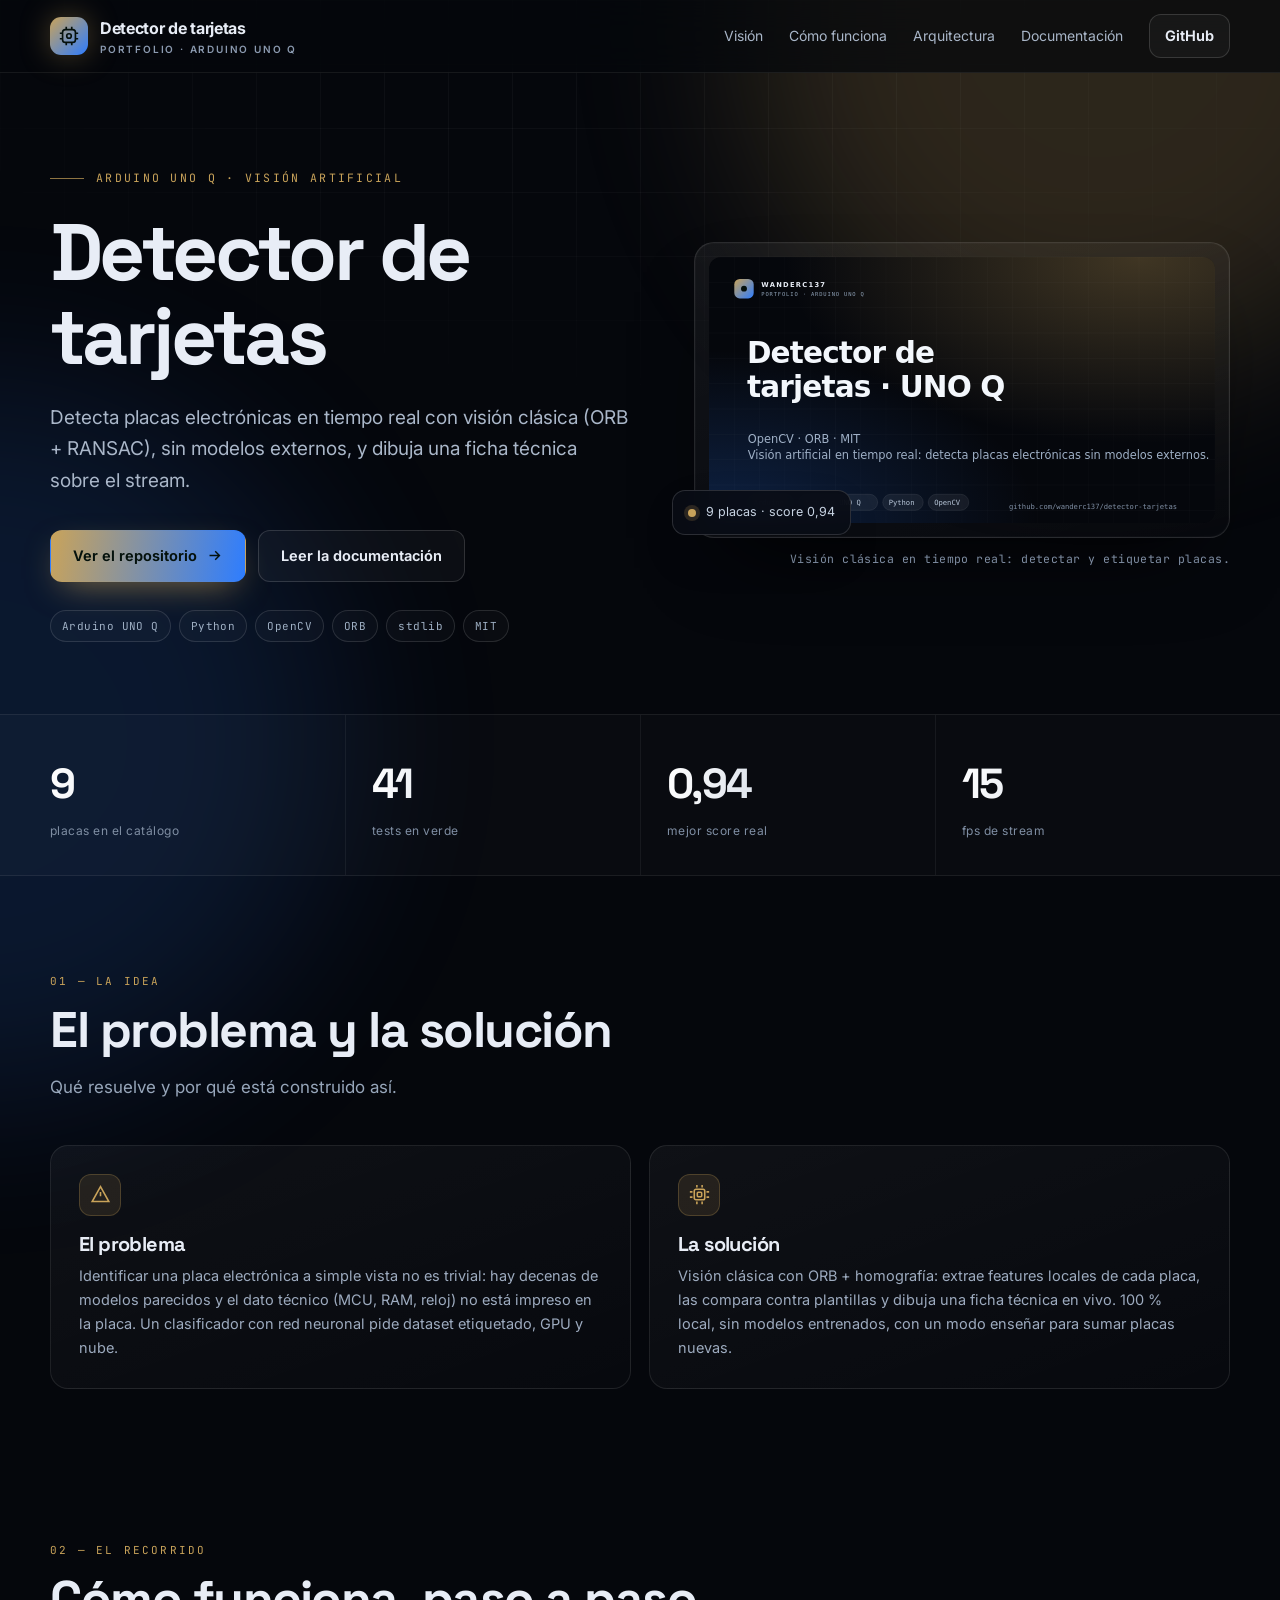
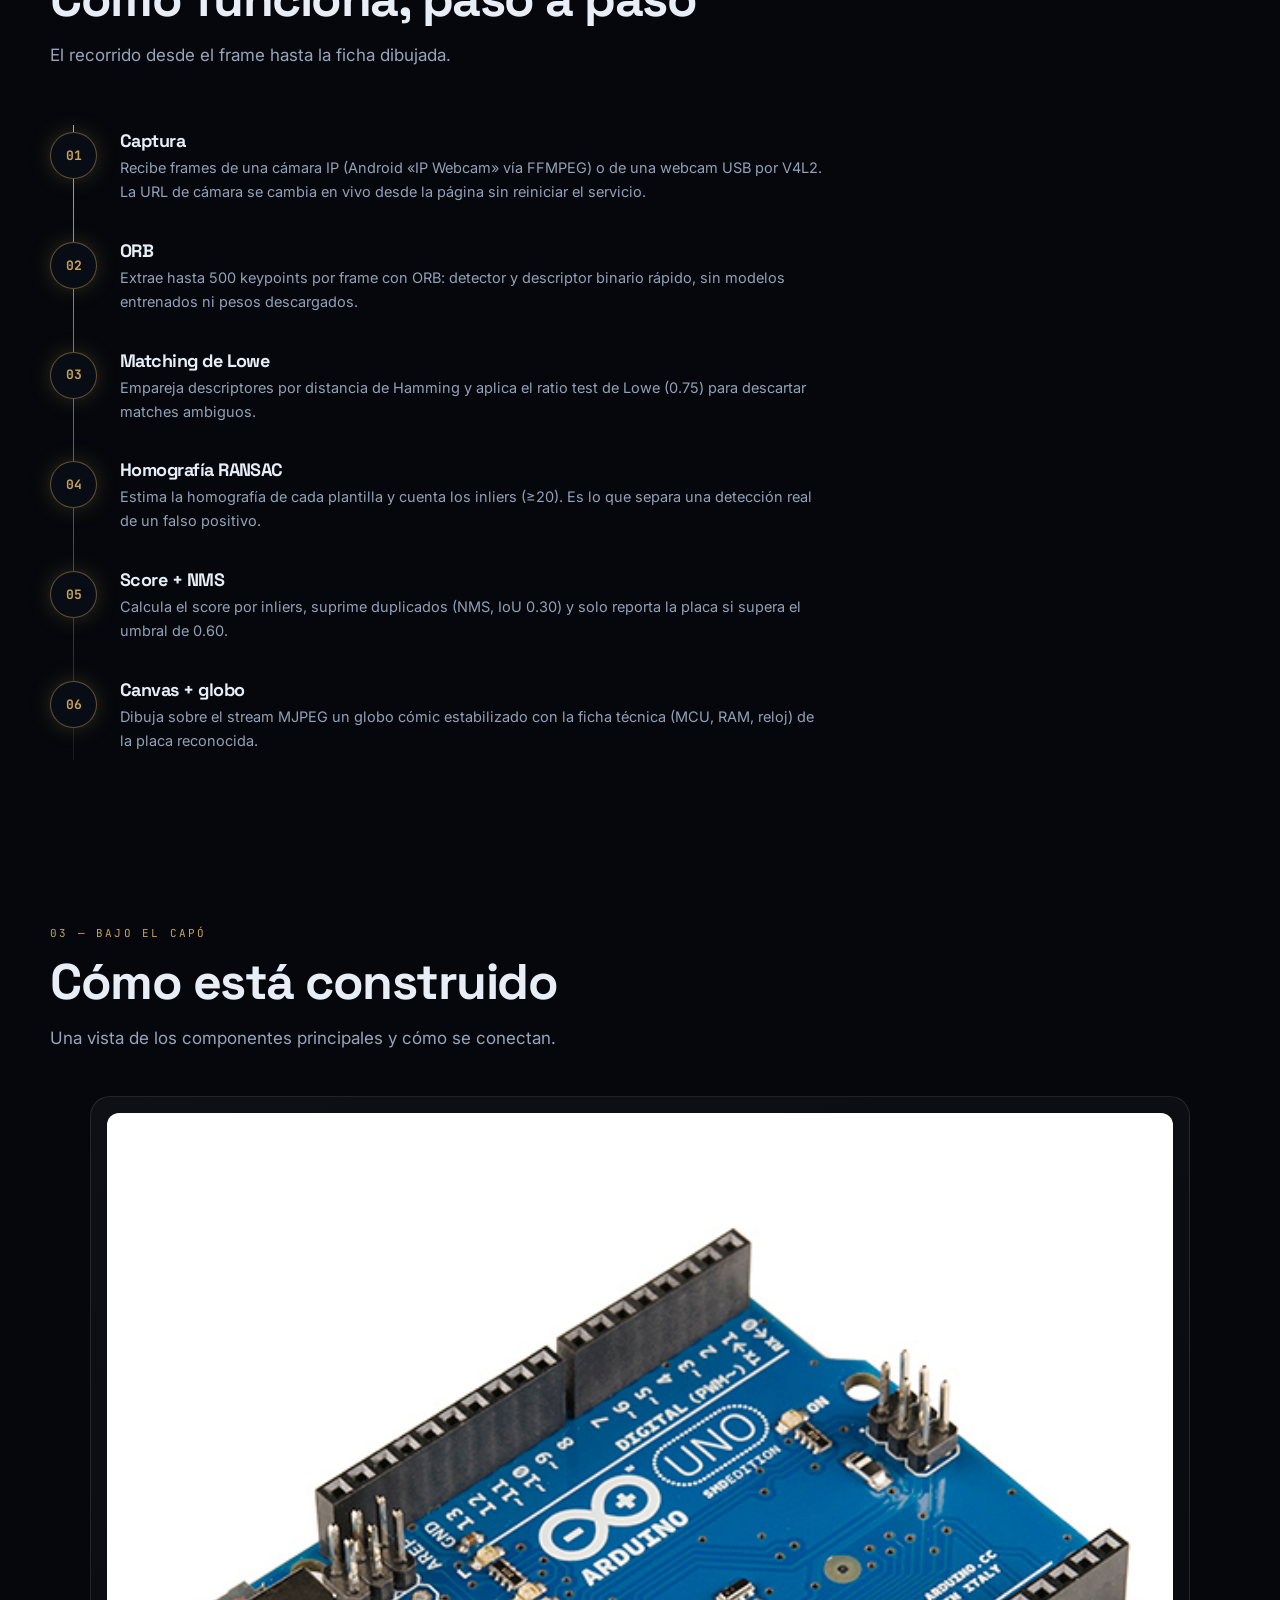
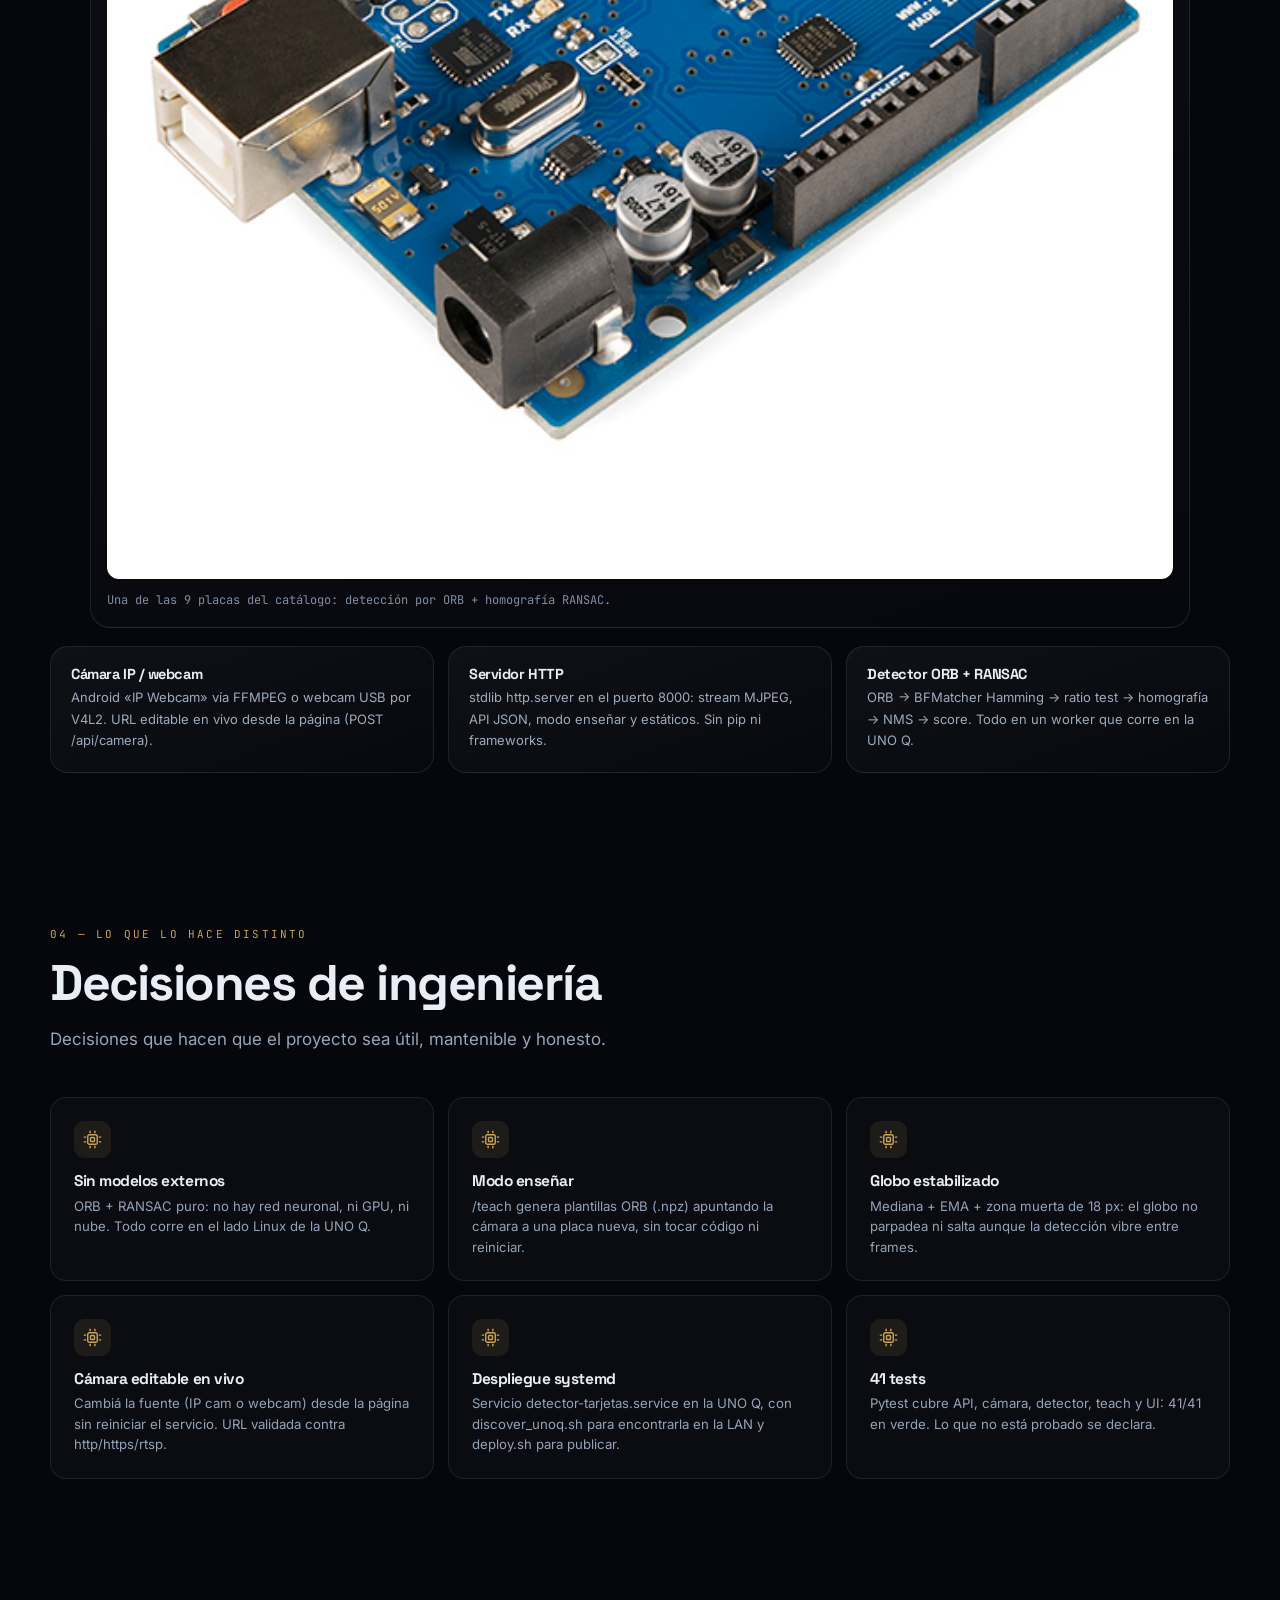
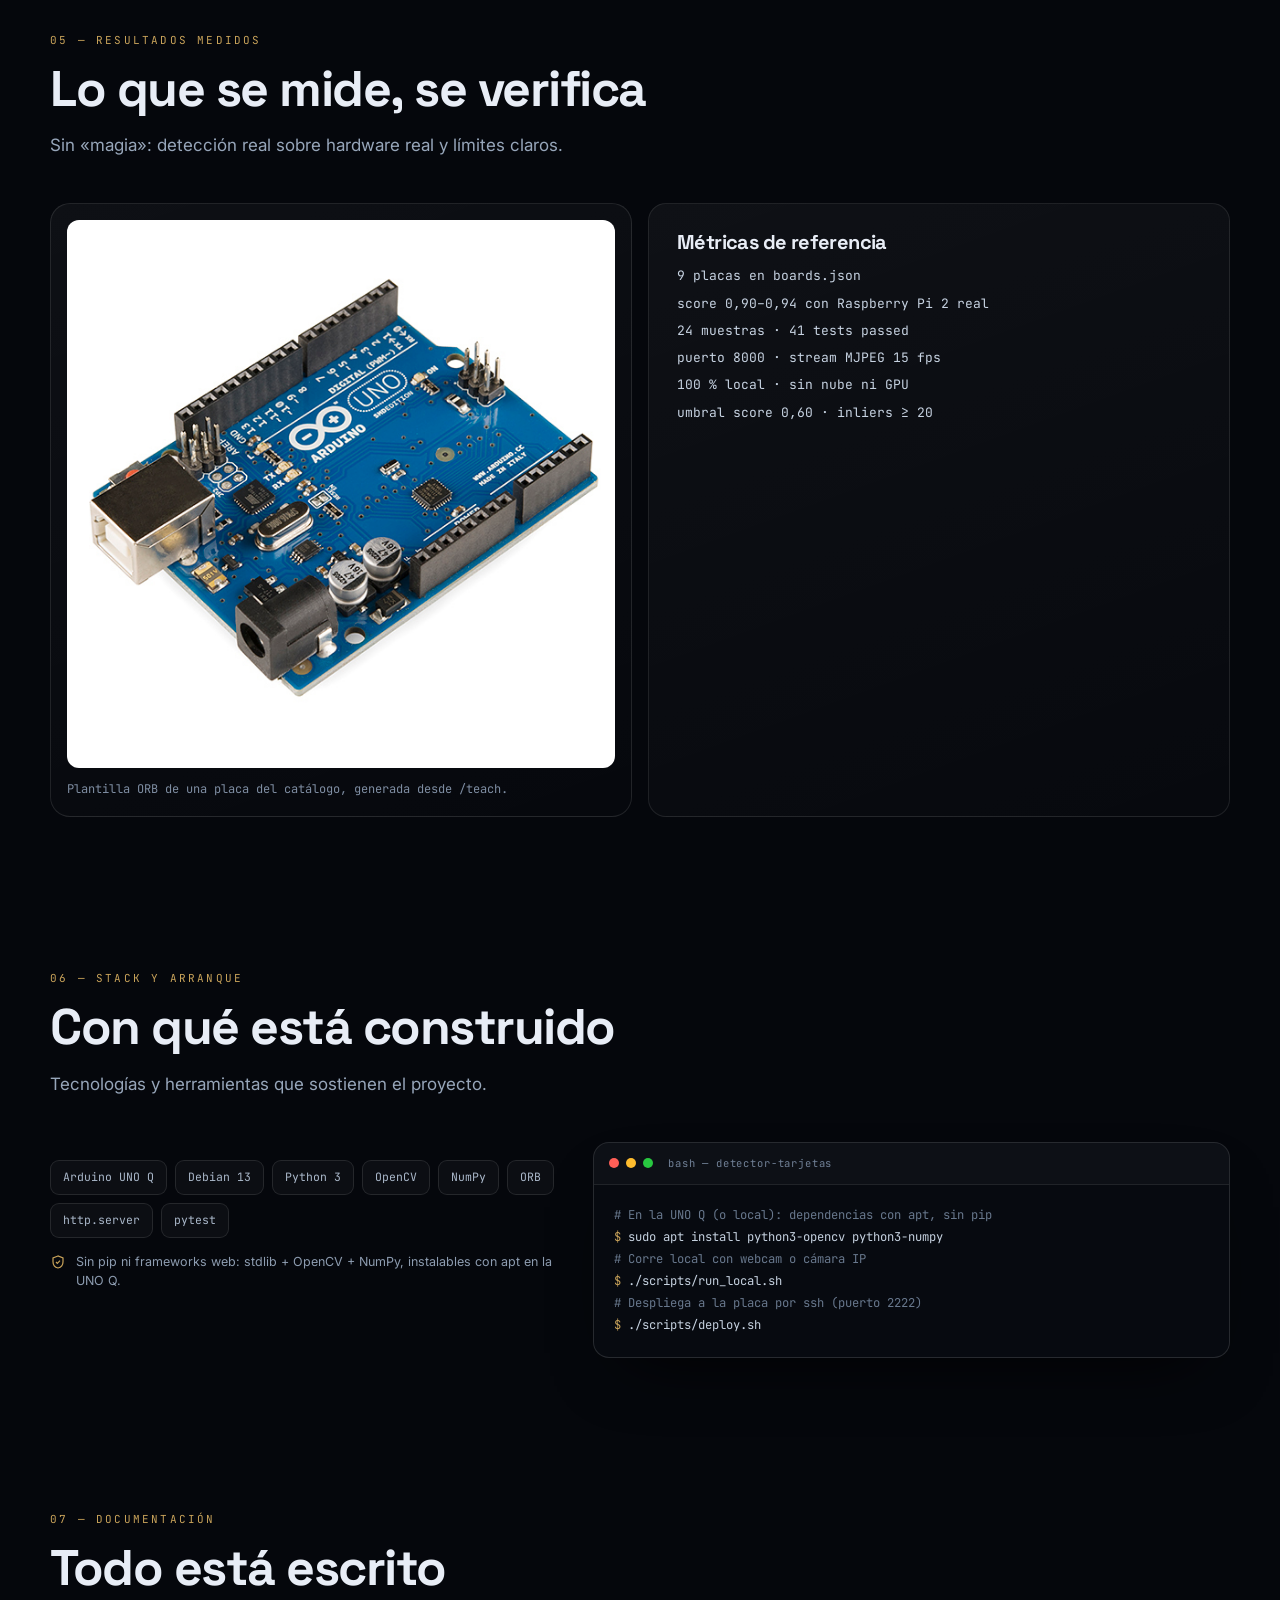
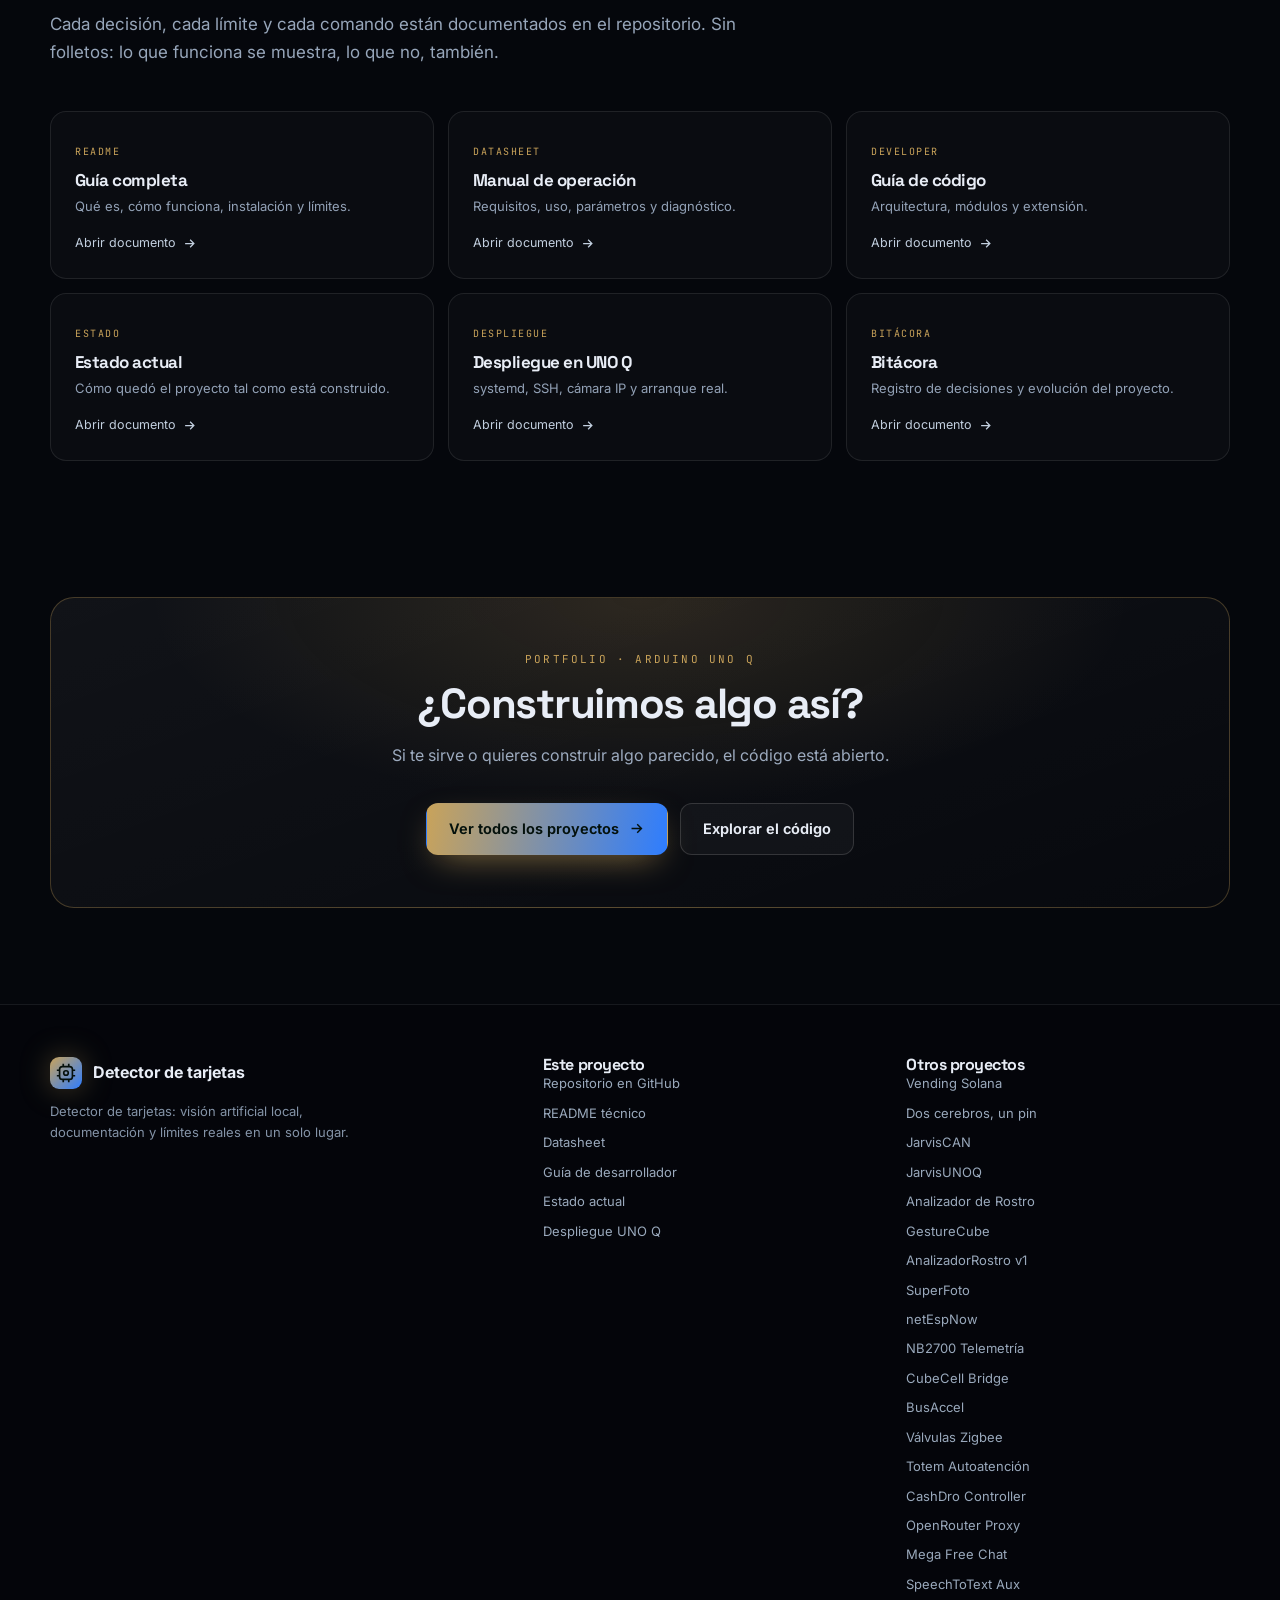
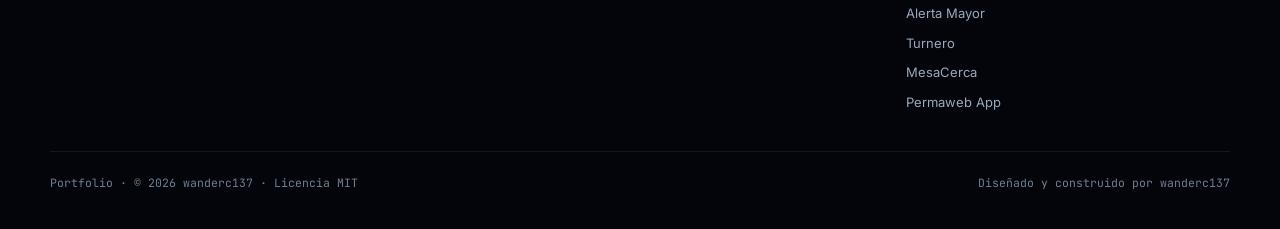
==== docs/index.html @ 7cf7cf8e "Publicación completa: página, licencia MIT, despliegue y docs" ====
<!doctype html>
<html lang="es">
<head>
<meta charset="utf-8">
<meta name="viewport" content="width=device-width, initial-scale=1">
<title>Detector de tarjetas · Arduino UNO Q</title>
<meta name="description" content="Visión artificial en tiempo real, 100% local: detecta placas electrónicas con ORB + RANSAC sobre una Arduino UNO Q.">
<meta name="author" content="wanderc137">
<meta property="og:type" content="website">
<meta property="og:title" content="Detector de tarjetas · Arduino UNO Q">
<meta property="og:description" content="Visión artificial en tiempo real, 100% local: detecta placas electrónicas con ORB + RANSAC sobre una Arduino UNO Q.">
<meta property="og:url" content="https://wanderc137.github.io/detector-tarjetas/">
<meta property="og:image" content="https://wanderc137.github.io/detector-tarjetas/assets/og.png">
<meta name="twitter:card" content="summary_large_image">
<meta name="twitter:title" content="Detector de tarjetas · Arduino UNO Q">
<meta name="twitter:description" content="Visión artificial en tiempo real, 100% local: detecta placas electrónicas con ORB + RANSAC sobre una Arduino UNO Q.">
<meta name="twitter:image" content="https://wanderc137.github.io/detector-tarjetas/assets/og.png">
<link rel="icon" href="data:image/svg+xml,<svg xmlns='http://www.w3.org/2000/svg' viewBox='0 0 100 100'><rect width='100' height='100' rx='22' fill='%2305070c'/><rect x='22' y='22' width='56' height='56' rx='12' fill='none' stroke='%23C9A35A' stroke-width='7'/><circle cx='50' cy='50' r='9' fill='%23C9A35A'/></svg>">
<link rel="preconnect" href="https://fonts.googleapis.com">
<link rel="preconnect" href="https://fonts.gstatic.com" crossorigin>
<link href="https://fonts.googleapis.com/css2?family=Inter:wght@400;500;600;700&family=JetBrains+Mono:wght@400;500;600&family=Space+Grotesk:wght@500;600;700&display=swap" rel="stylesheet">
<style>
*,*::before,*::after{box-sizing:border-box}
html{scroll-behavior:smooth;scrollbar-width:none}
::-webkit-scrollbar{width:0;height:0}
::-webkit-scrollbar-track{background:#05070c}
::-webkit-scrollbar-thumb{background:#2a3448;border-radius:999px;border:2px solid #05070c}
::-webkit-scrollbar-thumb:hover{background:#3a4a66}
body{
  margin:0;background:#05070c;color:#e8edf6;
  font-family:'Inter',system-ui,-apple-system,'Segoe UI',sans-serif;
  font-size:16px;line-height:1.65;-webkit-font-smoothing:antialiased;
  overflow-x:hidden;
}
::selection{background:var(--accent);color:#04110c}
a{color:inherit;text-decoration:none}
img{max-width:100%;display:block}
h1,h2,h3,h4{font-family:'Space Grotesk','Inter',sans-serif;line-height:1.05;letter-spacing:-.03em;margin:0}
p{margin:0}
.mono{font-family:'JetBrains Mono',ui-monospace,SFMono-Regular,Menlo,monospace}
.wrap{width:min(1180px,calc(100% - 48px));margin:0 auto}
.grid-overlay{
  position:fixed;inset:0;z-index:0;pointer-events:none;
  background-image:linear-gradient(rgba(255,255,255,.035) 1px,transparent 1px),linear-gradient(90deg,rgba(255,255,255,.035) 1px,transparent 1px);
  background-size:64px 64px;
  mask-image:radial-gradient(ellipse 80% 60% at 50% 0%,#000 30%,transparent 78%);
  -webkit-mask-image:radial-gradient(ellipse 80% 60% at 50% 0%,#000 30%,transparent 78%);
}
.glow{
  position:fixed;z-index:0;pointer-events:none;filter:blur(90px);opacity:.20;
  width:720px;height:720px;border-radius:50%;
}
.glow.one{top:-340px;right:-180px;background:var(--accent)}
.glow.two{top:380px;left:-380px;background:var(--accent2);opacity:.14}
.nav{
  position:sticky;top:0;z-index:50;
  backdrop-filter:blur(18px);-webkit-backdrop-filter:blur(18px);
  background:rgba(5,7,12,.72);border-bottom:1px solid rgba(255,255,255,.07);
}
.nav-inner{display:flex;align-items:center;justify-content:space-between;height:72px}
.brand{display:flex;align-items:center;gap:12px;font-weight:700;letter-spacing:-.02em}
.brand-mark{
  width:38px;height:38px;border-radius:11px;display:grid;place-items:center;
  background:linear-gradient(135deg,var(--accent),var(--accent2));color:#05100c;
  box-shadow:0 0 30px color-mix(in srgb,var(--accent) 35%,transparent);
}
.brand-mark svg{width:22px;height:22px;stroke:#05100c;fill:none;stroke-width:1.8}
.brand small{display:block;font-size:10px;letter-spacing:.18em;color:#8b9ab0;font-weight:600;text-transform:uppercase}
.nav-links{display:flex;align-items:center;gap:26px;font-size:14px;color:#a9b6c8}
.nav-links a:hover{color:#fff}
.btn{
  display:inline-flex;align-items:center;justify-content:center;gap:9px;
  padding:13px 22px;border-radius:12px;font-weight:650;font-size:14.5px;
  border:1px solid transparent;transition:transform .2s ease,box-shadow .2s ease,background .2s ease;
  white-space:nowrap;
}
.btn:hover{transform:translateY(-2px)}
.btn-primary{
  background:linear-gradient(100deg,var(--accent),var(--accent2));color:#04110c;
  box-shadow:0 12px 34px -12px color-mix(in srgb,var(--accent) 70%,transparent);
}
.btn-primary:hover{box-shadow:0 18px 44px -12px color-mix(in srgb,var(--accent) 80%,transparent)}
.btn-ghost{background:rgba(255,255,255,.035);border-color:rgba(255,255,255,.14);color:#e8edf6}
.btn-ghost:hover{background:rgba(255,255,255,.07)}
.btn svg{width:17px;height:17px;stroke:currentColor;fill:none;stroke-width:2}
.hero{position:relative;z-index:1;padding:96px 0 72px}
.hero-grid{display:grid;grid-template-columns:1.04fr .96fr;gap:64px;align-items:center}
.eyebrow{
  font-family:'JetBrains Mono',monospace;font-size:11.5px;letter-spacing:.2em;
  text-transform:uppercase;color:var(--accent);display:flex;align-items:center;gap:12px;margin-bottom:22px;
}
.eyebrow::before{content:"";width:34px;height:1px;background:var(--accent);opacity:.7}
h1{font-size:clamp(42px,6.4vw,80px);font-weight:700;letter-spacing:-.045em}
.grad{background:linear-gradient(100deg,var(--accent),var(--accent2));-webkit-background-clip:text;background-clip:text;color:transparent}
.lead{font-size:clamp(17px,1.5vw,19px);color:#aab7c9;margin-top:24px;max-width:60ch}
.hero-actions{display:flex;flex-wrap:wrap;gap:12px;margin-top:34px}
.hero-badges{display:flex;flex-wrap:wrap;gap:8px;margin-top:28px}
.badge{
  font-family:'JetBrains Mono',monospace;font-size:11px;letter-spacing:.04em;
  padding:6px 11px;border-radius:999px;border:1px solid rgba(255,255,255,.12);
  color:#9fb0c4;background:rgba(255,255,255,.025);
}
.hero-visual{position:relative}
.visual-frame{
  border:1px solid rgba(255,255,255,.11);border-radius:20px;overflow:hidden;
  background:linear-gradient(160deg,rgba(255,255,255,.055),rgba(255,255,255,.012));
  box-shadow:0 40px 90px -40px rgba(0,0,0,.9),0 0 0 1px rgba(255,255,255,.02) inset;
  padding:14px;
}
.visual-frame img{border-radius:12px;width:100%}
.visual-caption{font-size:11.5px;color:#7f8ea3;margin-top:12px;text-align:right;font-family:'JetBrains Mono',monospace;letter-spacing:.04em}
.float-chip{
  position:absolute;left:-22px;bottom:34px;display:flex;align-items:center;gap:10px;
  background:rgba(9,13,21,.92);border:1px solid rgba(255,255,255,.14);border-radius:13px;
  padding:11px 15px;font-size:12.5px;color:#c7d3e2;backdrop-filter:blur(10px);
  box-shadow:0 20px 50px -20px #000;
}
.float-chip b{color:var(--accent);font-family:'Space Grotesk',sans-serif;font-size:16px}
.live-dot{width:8px;height:8px;border-radius:50%;background:var(--accent);box-shadow:0 0 0 4px color-mix(in srgb,var(--accent) 18%,transparent);animation:pulse 2.4s infinite}
@keyframes pulse{0%,100%{opacity:1}50%{opacity:.35}}
.stats{position:relative;z-index:1;border-top:1px solid rgba(255,255,255,.07);border-bottom:1px solid rgba(255,255,255,.07);background:rgba(255,255,255,.018)}
.stats-grid{display:grid;grid-template-columns:repeat(4,1fr);gap:0}
.stat{padding:34px 26px;border-left:1px solid rgba(255,255,255,.06)}
.stat:first-child{border-left:0;padding-left:0}
.stat-value{font-family:'Space Grotesk',sans-serif;font-size:clamp(28px,3.4vw,42px);font-weight:700;letter-spacing:-.04em;background:linear-gradient(100deg,#fff,#a9b8cc);-webkit-background-clip:text;background-clip:text;color:transparent}
.stat-label{font-size:12px;color:#7f8ea3;letter-spacing:.04em;margin-top:3px}
.section{position:relative;z-index:1;padding:96px 0}
.section.tight{padding-top:56px}
.section-head{max-width:780px;margin-bottom:44px}
.kicker{font-family:'JetBrains Mono',monospace;font-size:11px;letter-spacing:.2em;text-transform:uppercase;color:var(--accent);margin-bottom:14px}
h2{font-size:clamp(30px,4.1vw,50px);font-weight:700}
.section-sub{color:#97a6ba;font-size:17px;margin-top:16px;max-width:68ch}
.split{display:grid;grid-template-columns:1fr 1fr;gap:18px}
.card{
  border:1px solid rgba(255,255,255,.09);border-radius:18px;padding:28px;
  background:linear-gradient(160deg,rgba(255,255,255,.045),rgba(255,255,255,.012));
}
.card .icon{width:42px;height:42px;border-radius:12px;display:grid;place-items:center;background:color-mix(in srgb,var(--accent) 12%,transparent);border:1px solid color-mix(in srgb,var(--accent) 25%,transparent);margin-bottom:18px}
.card .icon svg{width:21px;height:21px;stroke:var(--accent);fill:none;stroke-width:1.8}
.card h3{font-size:20px;margin-bottom:9px}
.card p{color:#9dabbf;font-size:14.5px}
.timeline{position:relative;margin-top:10px}
.timeline::before{content:"";position:absolute;left:23px;top:12px;bottom:12px;width:1px;background:linear-gradient(var(--accent),rgba(255,255,255,.08))}
.step{display:grid;grid-template-columns:48px 1fr;gap:22px;padding:19px 0;align-items:start}
.step-num{
  width:47px;height:47px;border-radius:50%;display:grid;place-items:center;
  border:1px solid color-mix(in srgb,var(--accent) 45%,transparent);
  background:#080c14;color:var(--accent);font-family:'JetBrains Mono',monospace;font-size:13px;font-weight:700;
  position:relative;z-index:1;box-shadow:0 0 26px -6px color-mix(in srgb,var(--accent) 45%,transparent);
}
.step-body h3{font-size:18px;margin-bottom:5px}
.step-body p{color:#93a2b7;font-size:14.5px;max-width:78ch}
.figure{
  border:1px solid rgba(255,255,255,.1);border-radius:20px;padding:16px;
  background:linear-gradient(160deg,rgba(255,255,255,.04),rgba(255,255,255,.008));
}
.figure img{width:100%;border-radius:12px}
.figure figcaption{font-size:12px;color:#7f8ea3;margin-top:12px;font-family:'JetBrains Mono',monospace}
.arch-points{display:grid;grid-template-columns:repeat(3,1fr);gap:14px;margin-top:18px}
.arch-points .card{padding:20px}
.arch-points .card h4{font-size:14.5px;margin-bottom:5px}
.arch-points .card p{font-size:13px}
.features{display:grid;grid-template-columns:repeat(3,1fr);gap:14px}
.feature{border:1px solid rgba(255,255,255,.085);border-radius:16px;padding:23px;background:rgba(255,255,255,.022);transition:border-color .2s,background .2s,transform .2s}
.feature:hover{border-color:color-mix(in srgb,var(--accent) 38%,transparent);background:rgba(255,255,255,.038);transform:translateY(-3px)}
.feature .icon{width:37px;height:37px;border-radius:10px;display:grid;place-items:center;background:color-mix(in srgb,var(--accent) 10%,transparent);margin-bottom:15px}
.feature .icon svg{width:19px;height:19px;stroke:var(--accent);fill:none;stroke-width:1.8}
.feature h3{font-size:15.5px;margin-bottom:6px}
.feature p{font-size:13.2px;color:#94a3b8;line-height:1.55}
.stack-grid{display:grid;grid-template-columns:.9fr 1.1fr;gap:22px;align-items:start}
.chips{display:flex;flex-wrap:wrap;gap:8px;margin-top:18px}
.chip{font-family:'JetBrains Mono',monospace;font-size:11.5px;padding:7px 12px;border-radius:9px;border:1px solid rgba(255,255,255,.1);background:rgba(255,255,255,.03);color:#aab8ca}
.terminal{border:1px solid rgba(255,255,255,.13);border-radius:16px;overflow:hidden;background:#070a10;box-shadow:0 30px 70px -35px #000}
.terminal-bar{display:flex;align-items:center;gap:7px;padding:12px 15px;border-bottom:1px solid rgba(255,255,255,.08);background:rgba(255,255,255,.025)}
.terminal-bar i{width:10px;height:10px;border-radius:50%;background:#ff5f57;display:block}
.terminal-bar i:nth-child(2){background:#febc2e}
.terminal-bar i:nth-child(3){background:#28c840}
.terminal-bar span{margin-left:8px;font-family:'JetBrains Mono',monospace;font-size:10.5px;color:#718197;letter-spacing:.08em}
.terminal pre{margin:0;padding:20px;overflow:auto;font-family:'JetBrains Mono',monospace;font-size:12.2px;line-height:1.8;color:#c6d2e0}
.terminal .p{color:var(--accent)}
.terminal .c{color:#68788d}
.note{display:flex;gap:10px;align-items:flex-start;margin-top:14px;font-size:12.5px;color:#8d9cb0;line-height:1.55}
.note svg{width:16px;height:16px;stroke:var(--accent);fill:none;stroke-width:1.8;flex:0 0 auto;margin-top:2px}
.docs-grid{display:grid;grid-template-columns:repeat(3,1fr);gap:14px}
.doc-card{display:block;border:1px solid rgba(255,255,255,.09);border-radius:16px;padding:24px;background:rgba(255,255,255,.022);transition:border-color .2s,transform .2s,background .2s}
.doc-card:hover{border-color:color-mix(in srgb,var(--accent) 40%,transparent);transform:translateY(-3px);background:rgba(255,255,255,.04)}
.doc-card .tag{font-family:'JetBrains Mono',monospace;font-size:10px;letter-spacing:.15em;color:var(--accent);text-transform:uppercase}
.doc-card h3{font-size:17px;margin:10px 0 6px}
.doc-card p{font-size:13px;color:#93a2b7}
.doc-card .arrow{display:flex;align-items:center;gap:6px;margin-top:16px;font-size:12.5px;color:#c2cfdf}
.doc-card .arrow svg{width:15px;height:15px;stroke:currentColor;fill:none;stroke-width:2;transition:transform .2s}
.doc-card:hover .arrow svg{transform:translateX(4px)}
.gallery{display:grid;grid-template-columns:1fr 1fr;gap:16px}
.gallery .figure{margin:0}
.cta{position:relative;z-index:1;padding:40px 0 96px}
.cta-card{
  border-radius:24px;padding:52px;text-align:center;position:relative;overflow:hidden;
  border:1px solid color-mix(in srgb,var(--accent) 30%,transparent);
  background:
    radial-gradient(700px 300px at 50% 0%,color-mix(in srgb,var(--accent) 16%,transparent),transparent 70%),
    linear-gradient(160deg,rgba(255,255,255,.05),rgba(255,255,255,.012));
}
.cta-card h2{font-size:clamp(28px,3.7vw,42px)}
.cta-card p{color:#9dabbf;max-width:62ch;margin:16px auto 0}
.cta-card .hero-actions{justify-content:center}
footer{position:relative;z-index:1;border-top:1px solid rgba(255,255,255,.08);padding:52px 0 36px;background:rgba(4,6,10,.6)}
.foot-grid{display:grid;grid-template-columns:1.4fr 1fr 1fr;gap:40px}
.foot-brand{display:flex;align-items:center;gap:11px;font-weight:700;margin-bottom:12px}
.foot-brand .brand-mark{width:32px;height:32px;border-radius:9px}
.foot-p{font-size:13px;color:#8493a7;max-width:38ch}
.foot h4{font-family:'JetBrains Mono',monospace;font-size:10.5px;letter-spacing:.16em;text-transform:uppercase;color:#718197;margin-bottom:13px;font-weight:500}
.foot-links{display:flex;flex-direction:column;gap:8px;font-size:13px;color:#9aa9bc}
.foot-links a:hover{color:#fff}
.foot-bottom{display:flex;justify-content:space-between;gap:20px;flex-wrap:wrap;border-top:1px solid rgba(255,255,255,.07);margin-top:38px;padding-top:22px;font-size:11.5px;color:#6f7f93;font-family:'JetBrains Mono',monospace}
.reveal{opacity:1;transform:none;transition:opacity .7s ease,transform .7s ease}
.reveal.in{opacity:1;transform:none}
@media (prefers-reduced-motion:reduce){.reveal{opacity:1;transform:none;transition:none}.live-dot{animation:none}html{scroll-behavior:auto}}
@media (max-width:980px){
  .hero-grid,.split,.stack-grid,.gallery{grid-template-columns:1fr}
  .hero{padding-top:64px}
  .hero-visual{order:-1}
  .features{grid-template-columns:1fr 1fr}
  .arch-points{grid-template-columns:1fr}
  .stats-grid{grid-template-columns:1fr 1fr}
  .stat:nth-child(3){border-left:0;padding-left:0}
  .stat{border-top:1px solid rgba(255,255,255,.06)}
  .stat:nth-child(-n+2){border-top:0}
  .docs-grid{grid-template-columns:1fr}
  .foot-grid{grid-template-columns:1fr 1fr}
  .nav-links{display:none}
}
@media (max-width:620px){
  .wrap{width:calc(100% - 32px)}
  .features{grid-template-columns:1fr}
  .stats-grid{grid-template-columns:1fr 1fr}
  .stat{padding:24px 16px}
  .cta-card{padding:34px 22px}
  .float-chip{left:8px;bottom:16px}
  .foot-grid{grid-template-columns:1fr}
  .section{padding:72px 0}
}
</style>
</head>
<body style="--accent:#C9A35A;--accent2:#2E7DFF">
<div class="grid-overlay"></div>
<div class="glow one"></div>
<div class="glow two"></div>

<header class="nav">
  <div class="wrap nav-inner">
    <a class="brand" href="#top">
      <span class="brand-mark"><svg viewBox="0 0 24 24"><rect x="5" y="5" width="14" height="14" rx="3"/><path d="M9 2v3M15 2v3M9 19v3M15 19v3M2 9h3M2 15h3M19 9h3M19 15h3"/><circle cx="12" cy="12" r="2.5"/></svg></span>
      <span>Detector de tarjetas<small>Portfolio · Arduino UNO Q</small></span>
    </a>
    <nav class="nav-links" aria-label="Navegación">
      <a href="#problema">Visión</a>
      <a href="#como">Cómo funciona</a>
      <a href="#arquitectura">Arquitectura</a>
      <a href="#docs">Documentación</a>
      <a class="btn btn-ghost" style="padding:9px 15px" href="https://github.com/wanderc137/detector-tarjetas" target="_blank" rel="noopener">GitHub</a>
    </nav>
  </div>
</header>

<main id="top">
<section class="hero">
  <div class="wrap hero-grid">
    <div class="hero-copy">
      <div class="eyebrow">Arduino UNO Q · Visión artificial</div>
      <h1>Detector de tarjetas</h1>
      <p class="lead">Detecta placas electrónicas en tiempo real con visión clásica (ORB + RANSAC), sin modelos externos, y dibuja una ficha técnica sobre el stream.</p>
      <div class="hero-actions">
        <a class="btn btn-primary" href="https://github.com/wanderc137/detector-tarjetas" target="_blank" rel="noopener">Ver el repositorio <svg viewBox="0 0 24 24"><path d="M5 12h14M13 6l6 6-6 6"/></svg></a>
        <a class="btn btn-ghost" href="https://github.com/wanderc137/detector-tarjetas#readme" target="_blank" rel="noopener">Leer la documentación</a>
      </div>
      <div class="hero-badges"><span class="badge">Arduino UNO Q</span><span class="badge">Python</span><span class="badge">OpenCV</span><span class="badge">ORB</span><span class="badge">stdlib</span><span class="badge">MIT</span></div>
    </div>
    <div class="hero-visual">
      <div class="visual-frame"><img src="assets/og.svg" alt="Detector de tarjetas — visión artificial con ORB + RANSAC"></div>
      <div class="visual-caption">Visión clásica en tiempo real: detectar y etiquetar placas.</div>
      <div class="float-chip"><span class="live-dot"></span>9 placas · score 0,94</div>
    </div>
  </div>
</section>

<section class="stats"><div class="wrap stats-grid"><div class="stat"><div class="stat-value">9</div><div class="stat-label">placas en el catálogo</div></div><div class="stat"><div class="stat-value">41</div><div class="stat-label">tests en verde</div></div><div class="stat"><div class="stat-value">0,94</div><div class="stat-label">mejor score real</div></div><div class="stat"><div class="stat-value">15</div><div class="stat-label">fps de stream</div></div></div></section>

<section class="section" id="problema">
  <div class="wrap">
    <div class="section-head reveal">
      <div class="kicker">01 — La idea</div>
      <h2>El problema y la solución</h2>
      <p class="section-sub">Qué resuelve y por qué está construido así.</p>
    </div>
    <div class="split">
      <div class="card reveal"><div class="icon"><svg viewBox="0 0 24 24" aria-hidden="true"><path d="M12 3 2.5 20h19L12 3Z"/><path d="M12 9v5M12 17v.01"/></svg></div><h3>El problema</h3><p>Identificar una placa electrónica a simple vista no es trivial: hay decenas de modelos parecidos y el dato técnico (MCU, RAM, reloj) no está impreso en la placa. Un clasificador con red neuronal pide dataset etiquetado, GPU y nube.</p></div>
      <div class="card reveal"><div class="icon"><svg viewBox="0 0 24 24" aria-hidden="true"><rect x="6" y="6" width="12" height="12" rx="2"/><path d="M9 1v3M15 1v3M9 20v3M15 20v3M1 9h3M1 15h3M20 9h3M20 15h3"/><rect x="9.5" y="9.5" width="5" height="5" rx="1"/></svg></div><h3>La solución</h3><p>Visión clásica con ORB + homografía: extrae features locales de cada placa, las compara contra plantillas y dibuja una ficha técnica en vivo. 100 % local, sin modelos entrenados, con un modo enseñar para sumar placas nuevas.</p></div>
    </div>
  </div>
</section>

<section class="section tight" id="como">
  <div class="wrap">
    <div class="section-head reveal">
      <div class="kicker">02 — El recorrido</div>
      <h2>Cómo funciona, paso a paso</h2>
      <p class="section-sub">El recorrido desde el frame hasta la ficha dibujada.</p>
    </div>
    <div class="timeline reveal"><div class="step"><div class="step-num">01</div><div class="step-body"><h3>Captura</h3><p>Recibe frames de una cámara IP (Android «IP Webcam» vía FFMPEG) o de una webcam USB por V4L2. La URL de cámara se cambia en vivo desde la página sin reiniciar el servicio.</p></div></div><div class="step"><div class="step-num">02</div><div class="step-body"><h3>ORB</h3><p>Extrae hasta 500 keypoints por frame con ORB: detector y descriptor binario rápido, sin modelos entrenados ni pesos descargados.</p></div></div><div class="step"><div class="step-num">03</div><div class="step-body"><h3>Matching de Lowe</h3><p>Empareja descriptores por distancia de Hamming y aplica el ratio test de Lowe (0.75) para descartar matches ambiguos.</p></div></div><div class="step"><div class="step-num">04</div><div class="step-body"><h3>Homografía RANSAC</h3><p>Estima la homografía de cada plantilla y cuenta los inliers (≥20). Es lo que separa una detección real de un falso positivo.</p></div></div><div class="step"><div class="step-num">05</div><div class="step-body"><h3>Score + NMS</h3><p>Calcula el score por inliers, suprime duplicados (NMS, IoU 0.30) y solo reporta la placa si supera el umbral de 0.60.</p></div></div><div class="step"><div class="step-num">06</div><div class="step-body"><h3>Canvas + globo</h3><p>Dibuja sobre el stream MJPEG un globo cómic estabilizado con la ficha técnica (MCU, RAM, reloj) de la placa reconocida.</p></div></div></div>
  </div>
</section>

<section class="section tight" id="arquitectura">
  <div class="wrap">
    <div class="section-head reveal">
      <div class="kicker">03 — Bajo el capó</div>
      <h2>Cómo está construido</h2>
      <p class="section-sub">Una vista de los componentes principales y cómo se conectan.</p>
    </div>
    <figure class="figure reveal"><img src="img/board-uno.jpg" alt="Una de las placas del catálogo detectada por ORB + homografía" loading="lazy"><figcaption>Una de las 9 placas del catálogo: detección por ORB + homografía RANSAC.</figcaption></figure>
    <div class="arch-points reveal"><div class="card"><h4>Cámara IP / webcam</h4><p>Android «IP Webcam» vía FFMPEG o webcam USB por V4L2. URL editable en vivo desde la página (POST /api/camera).</p></div><div class="card"><h4>Servidor HTTP</h4><p>stdlib http.server en el puerto 8000: stream MJPEG, API JSON, modo enseñar y estáticos. Sin pip ni frameworks.</p></div><div class="card"><h4>Detector ORB + RANSAC</h4><p>ORB → BFMatcher Hamming → ratio test → homografía → NMS → score. Todo en un worker que corre en la UNO Q.</p></div></div>
  </div>
</section>

<section class="section tight">
  <div class="wrap">
    <div class="section-head reveal">
      <div class="kicker">04 — Lo que lo hace distinto</div>
      <h2>Decisiones de ingeniería</h2>
      <p class="section-sub">Decisiones que hacen que el proyecto sea útil, mantenible y honesto.</p>
    </div>
    <div class="features reveal"><div class="feature"><div class="icon"><svg viewBox="0 0 24 24" aria-hidden="true"><rect x="6" y="6" width="12" height="12" rx="2"/><path d="M9 1v3M15 1v3M9 20v3M15 20v3M1 9h3M1 15h3M20 9h3M20 15h3"/><rect x="9.5" y="9.5" width="5" height="5" rx="1"/></svg></div><h3>Sin modelos externos</h3><p>ORB + RANSAC puro: no hay red neuronal, ni GPU, ni nube. Todo corre en el lado Linux de la UNO Q.</p></div><div class="feature"><div class="icon"><svg viewBox="0 0 24 24" aria-hidden="true"><rect x="6" y="6" width="12" height="12" rx="2"/><path d="M9 1v3M15 1v3M9 20v3M15 20v3M1 9h3M1 15h3M20 9h3M20 15h3"/><rect x="9.5" y="9.5" width="5" height="5" rx="1"/></svg></div><h3>Modo enseñar</h3><p>/teach genera plantillas ORB (.npz) apuntando la cámara a una placa nueva, sin tocar código ni reiniciar.</p></div><div class="feature"><div class="icon"><svg viewBox="0 0 24 24" aria-hidden="true"><rect x="6" y="6" width="12" height="12" rx="2"/><path d="M9 1v3M15 1v3M9 20v3M15 20v3M1 9h3M1 15h3M20 9h3M20 15h3"/><rect x="9.5" y="9.5" width="5" height="5" rx="1"/></svg></div><h3>Globo estabilizado</h3><p>Mediana + EMA + zona muerta de 18 px: el globo no parpadea ni salta aunque la detección vibre entre frames.</p></div><div class="feature"><div class="icon"><svg viewBox="0 0 24 24" aria-hidden="true"><rect x="6" y="6" width="12" height="12" rx="2"/><path d="M9 1v3M15 1v3M9 20v3M15 20v3M1 9h3M1 15h3M20 9h3M20 15h3"/><rect x="9.5" y="9.5" width="5" height="5" rx="1"/></svg></div><h3>Cámara editable en vivo</h3><p>Cambiá la fuente (IP cam o webcam) desde la página sin reiniciar el servicio. URL validada contra http/https/rtsp.</p></div><div class="feature"><div class="icon"><svg viewBox="0 0 24 24" aria-hidden="true"><rect x="6" y="6" width="12" height="12" rx="2"/><path d="M9 1v3M15 1v3M9 20v3M15 20v3M1 9h3M1 15h3M20 9h3M20 15h3"/><rect x="9.5" y="9.5" width="5" height="5" rx="1"/></svg></div><h3>Despliegue systemd</h3><p>Servicio detector-tarjetas.service en la UNO Q, con discover_unoq.sh para encontrarla en la LAN y deploy.sh para publicar.</p></div><div class="feature"><div class="icon"><svg viewBox="0 0 24 24" aria-hidden="true"><rect x="6" y="6" width="12" height="12" rx="2"/><path d="M9 1v3M15 1v3M9 20v3M15 20v3M1 9h3M1 15h3M20 9h3M20 15h3"/><rect x="9.5" y="9.5" width="5" height="5" rx="1"/></svg></div><h3>41 tests</h3><p>Pytest cubre API, cámara, detector, teach y UI: 41/41 en verde. Lo que no está probado se declara.</p></div></div>
  </div>
</section>

<section class="section tight">
  <div class="wrap">
    <div class="section-head reveal">
      <div class="kicker">05 — Resultados medidos</div>
      <h2>Lo que se mide, se verifica</h2>
      <p class="section-sub">Sin «magia»: detección real sobre hardware real y límites claros.</p>
    </div>
    <div class="gallery reveal">
      <figure class="figure"><img src="img/board-uno.jpg" alt="Placa del catálogo usada como plantilla ORB" loading="lazy"><figcaption>Plantilla ORB de una placa del catálogo, generada desde /teach.</figcaption></figure>
      <div class="card"><h3>Métricas de referencia</h3><p style="font-family:'JetBrains Mono',monospace;font-size:13px;line-height:2.1;color:#c7d3e2">9 placas en boards.json<br>score 0,90–0,94 con Raspberry Pi 2 real<br>24 muestras · 41 tests passed<br>puerto 8000 · stream MJPEG 15 fps<br>100 % local · sin nube ni GPU<br>umbral score 0,60 · inliers ≥ 20</p></div>
    </div>
  </div>
</section>

<section class="section tight">
  <div class="wrap">
    <div class="section-head reveal">
      <div class="kicker">06 — Stack y arranque</div>
      <h2>Con qué está construido</h2>
      <p class="section-sub">Tecnologías y herramientas que sostienen el proyecto.</p>
    </div>
    <div class="stack-grid">
      <div class="reveal">
        <div class="chips"><span class="chip">Arduino UNO Q</span><span class="chip">Debian 13</span><span class="chip">Python 3</span><span class="chip">OpenCV</span><span class="chip">NumPy</span><span class="chip">ORB</span><span class="chip">http.server</span><span class="chip">pytest</span></div>
        <div class="note"><svg viewBox="0 0 24 24" aria-hidden="true"><path d="M12 3 4.5 6v5.5c0 4.6 3.2 8.4 7.5 9.5 4.3-1.1 7.5-4.9 7.5-9.5V6L12 3Z"/><path d="m9 12 2 2 4-4"/></svg><span>Sin pip ni frameworks web: stdlib + OpenCV + NumPy, instalables con apt en la UNO Q.</span></div>
      </div>
      <div class="terminal reveal">
        <div class="terminal-bar"><i></i><i></i><i></i><span>bash — detector-tarjetas</span></div>
        <pre><span class="c"># En la UNO Q (o local): dependencias con apt, sin pip</span>
<span class="p">$</span> sudo apt install python3-opencv python3-numpy
<span class="c"># Corre local con webcam o cámara IP</span>
<span class="p">$</span> ./scripts/run_local.sh
<span class="c"># Despliega a la placa por ssh (puerto 2222)</span>
<span class="p">$</span> ./scripts/deploy.sh</pre>
      </div>
    </div>
  </div>
</section>

<section class="section tight" id="docs">
  <div class="wrap">
    <div class="section-head reveal">
      <div class="kicker">07 — Documentación</div>
      <h2>Todo está escrito</h2>
      <p class="section-sub">Cada decisión, cada límite y cada comando están documentados en el repositorio. Sin folletos: lo que funciona se muestra, lo que no, también.</p>
    </div>
    <div class="docs-grid reveal"><a class="doc-card" href="https://github.com/wanderc137/detector-tarjetas/blob/main/README.md" target="_blank" rel="noopener"><span class="tag">README</span><h3>Guía completa</h3><p>Qué es, cómo funciona, instalación y límites.</p><span class="arrow">Abrir documento <svg viewBox="0 0 24 24"><path d="M5 12h14M13 6l6 6-6 6"/></svg></span></a><a class="doc-card" href="https://github.com/wanderc137/detector-tarjetas/blob/main/docs/datasheet.md" target="_blank" rel="noopener"><span class="tag">DATASHEET</span><h3>Manual de operación</h3><p>Requisitos, uso, parámetros y diagnóstico.</p><span class="arrow">Abrir documento <svg viewBox="0 0 24 24"><path d="M5 12h14M13 6l6 6-6 6"/></svg></span></a><a class="doc-card" href="https://github.com/wanderc137/detector-tarjetas/blob/main/docs/developer.md" target="_blank" rel="noopener"><span class="tag">DEVELOPER</span><h3>Guía de código</h3><p>Arquitectura, módulos y extensión.</p><span class="arrow">Abrir documento <svg viewBox="0 0 24 24"><path d="M5 12h14M13 6l6 6-6 6"/></svg></span></a><a class="doc-card" href="https://github.com/wanderc137/detector-tarjetas/blob/main/docs/ESTADO_ACTUAL.md" target="_blank" rel="noopener"><span class="tag">ESTADO</span><h3>Estado actual</h3><p>Cómo quedó el proyecto tal como está construido.</p><span class="arrow">Abrir documento <svg viewBox="0 0 24 24"><path d="M5 12h14M13 6l6 6-6 6"/></svg></span></a><a class="doc-card" href="https://github.com/wanderc137/detector-tarjetas/blob/main/DESPLIEGUE_UNOQ.md" target="_blank" rel="noopener"><span class="tag">DESPLIEGUE</span><h3>Despliegue en UNO Q</h3><p>systemd, SSH, cámara IP y arranque real.</p><span class="arrow">Abrir documento <svg viewBox="0 0 24 24"><path d="M5 12h14M13 6l6 6-6 6"/></svg></span></a><a class="doc-card" href="https://github.com/wanderc137/detector-tarjetas/blob/main/docs/BITACORA.md" target="_blank" rel="noopener"><span class="tag">BITÁCORA</span><h3>Bitácora</h3><p>Registro de decisiones y evolución del proyecto.</p><span class="arrow">Abrir documento <svg viewBox="0 0 24 24"><path d="M5 12h14M13 6l6 6-6 6"/></svg></span></a></div>
  </div>
</section>

<section class="cta">
  <div class="wrap">
    <div class="cta-card reveal">
      <div class="kicker" style="justify-content:center">Portfolio · Arduino UNO Q</div>
      <h2>¿Construimos algo así?</h2>
      <p>Si te sirve o quieres construir algo parecido, el código está abierto.</p>
      <div class="hero-actions">
        <a class="btn btn-primary" href="https://wanderc137.github.io/" target="_blank" rel="noopener">Ver todos los proyectos <svg viewBox="0 0 24 24"><path d="M5 12h14M13 6l6 6-6 6"/></svg></a>
        <a class="btn btn-ghost" href="https://github.com/wanderc137/detector-tarjetas" target="_blank" rel="noopener">Explorar el código</a>
      </div>
    </div>
  </div>
</section>
</main>

<footer>
  <div class="wrap">
    <div class="foot-grid">
      <div>
        <div class="foot-brand"><span class="brand-mark"><svg viewBox="0 0 24 24"><rect x="5" y="5" width="14" height="14" rx="3"/><path d="M9 2v3M15 2v3M9 19v3M15 19v3M2 9h3M2 15h3M19 9h3M19 15h3"/><circle cx="12" cy="12" r="2.5"/></svg></span>Detector de tarjetas</div>
        <p class="foot-p">Detector de tarjetas: visión artificial local, documentación y límites reales en un solo lugar.</p>
      </div>
      <div>
        <h4>Este proyecto</h4>
        <div class="foot-links">
          <a href="https://github.com/wanderc137/detector-tarjetas" target="_blank" rel="noopener">Repositorio en GitHub</a>
          <a href="https://github.com/wanderc137/detector-tarjetas/blob/main/README.md" target="_blank" rel="noopener">README técnico</a>
          <a href="https://github.com/wanderc137/detector-tarjetas/blob/main/docs/datasheet.md" target="_blank" rel="noopener">Datasheet</a>
          <a href="https://github.com/wanderc137/detector-tarjetas/blob/main/docs/developer.md" target="_blank" rel="noopener">Guía de desarrollador</a>
          <a href="https://github.com/wanderc137/detector-tarjetas/blob/main/docs/ESTADO_ACTUAL.md" target="_blank" rel="noopener">Estado actual</a>
          <a href="https://github.com/wanderc137/detector-tarjetas/blob/main/DESPLIEGUE_UNOQ.md" target="_blank" rel="noopener">Despliegue UNO Q</a>
        </div>
      </div>
      <div>
        <h4>Otros proyectos</h4>
        <div class="foot-links"><a href="https://wanderc137.github.io/vending-solana-unoq/">Vending Solana</a><a href="https://wanderc137.github.io/UnoQ/">Dos cerebros, un pin</a><a href="https://wanderc137.github.io/JarvisCAN/">JarvisCAN</a><a href="https://wanderc137.github.io/JarvisUNOQ/">JarvisUNOQ</a><a href="https://wanderc137.github.io/AnalizadorRostroUNOQ-v2/">Analizador de Rostro</a><a href="https://wanderc137.github.io/GestureCubeUNOQ/">GestureCube</a><a href="https://wanderc137.github.io/AnalizadorRostroUNOQ/">AnalizadorRostro v1</a><a href="https://wanderc137.github.io/superfoto-unoq/">SuperFoto</a><a href="https://wanderc137.github.io/netEspNow-v1.4/">netEspNow</a><a href="https://wanderc137.github.io/nb2700-telemetria/">NB2700 Telemetría</a><a href="https://wanderc137.github.io/CubeCell-LoRaWAN-Node-v1.3/">CubeCell Bridge</a><a href="https://wanderc137.github.io/BusAccel-8266-v4/">BusAccel</a><a href="https://wanderc137.github.io/valvulas-zigbee/">Válvulas Zigbee</a><a href="https://wanderc137.github.io/TotemAutoatencion/">Totem Autoatención</a><a href="https://wanderc137.github.io/CashDroController/">CashDro Controller</a><a href="https://wanderc137.github.io/proxy-openrouter-ia-chinas/">OpenRouter Proxy</a><a href="https://wanderc137.github.io/mega-free-chat/">Mega Free Chat</a><a href="https://wanderc137.github.io/SpeechToTextAuxPy/">SpeechToText Aux</a><a href="https://wanderc137.github.io/teleAsistenciaV1.3/">Alerta Mayor</a><a href="https://wanderc137.github.io/turnero/">Turnero</a><a href="https://wanderc137.github.io/mesacerca/">MesaCerca</a><a href="https://wanderc137.github.io/permaweb-app/">Permaweb App</a></div>
      </div>
    </div>
    <div class="foot-bottom">
      <span><a href="https://wanderc137.github.io/">Portfolio</a> · © 2026 wanderc137 · Licencia MIT</span>
      <span>Diseñado y construido por wanderc137</span>
    </div>
  </div>
</footer>

<script>
(function(){
  var io = new IntersectionObserver(function(entries){
    entries.forEach(function(entry){
      if (entry.isIntersecting) {
        entry.target.classList.add('in');
        io.unobserve(entry.target);
      }
    });
  }, {threshold: 0.12});
  document.querySelectorAll('.reveal').forEach(function(el){ io.observe(el); });
})();
</script>
</body>
</html>
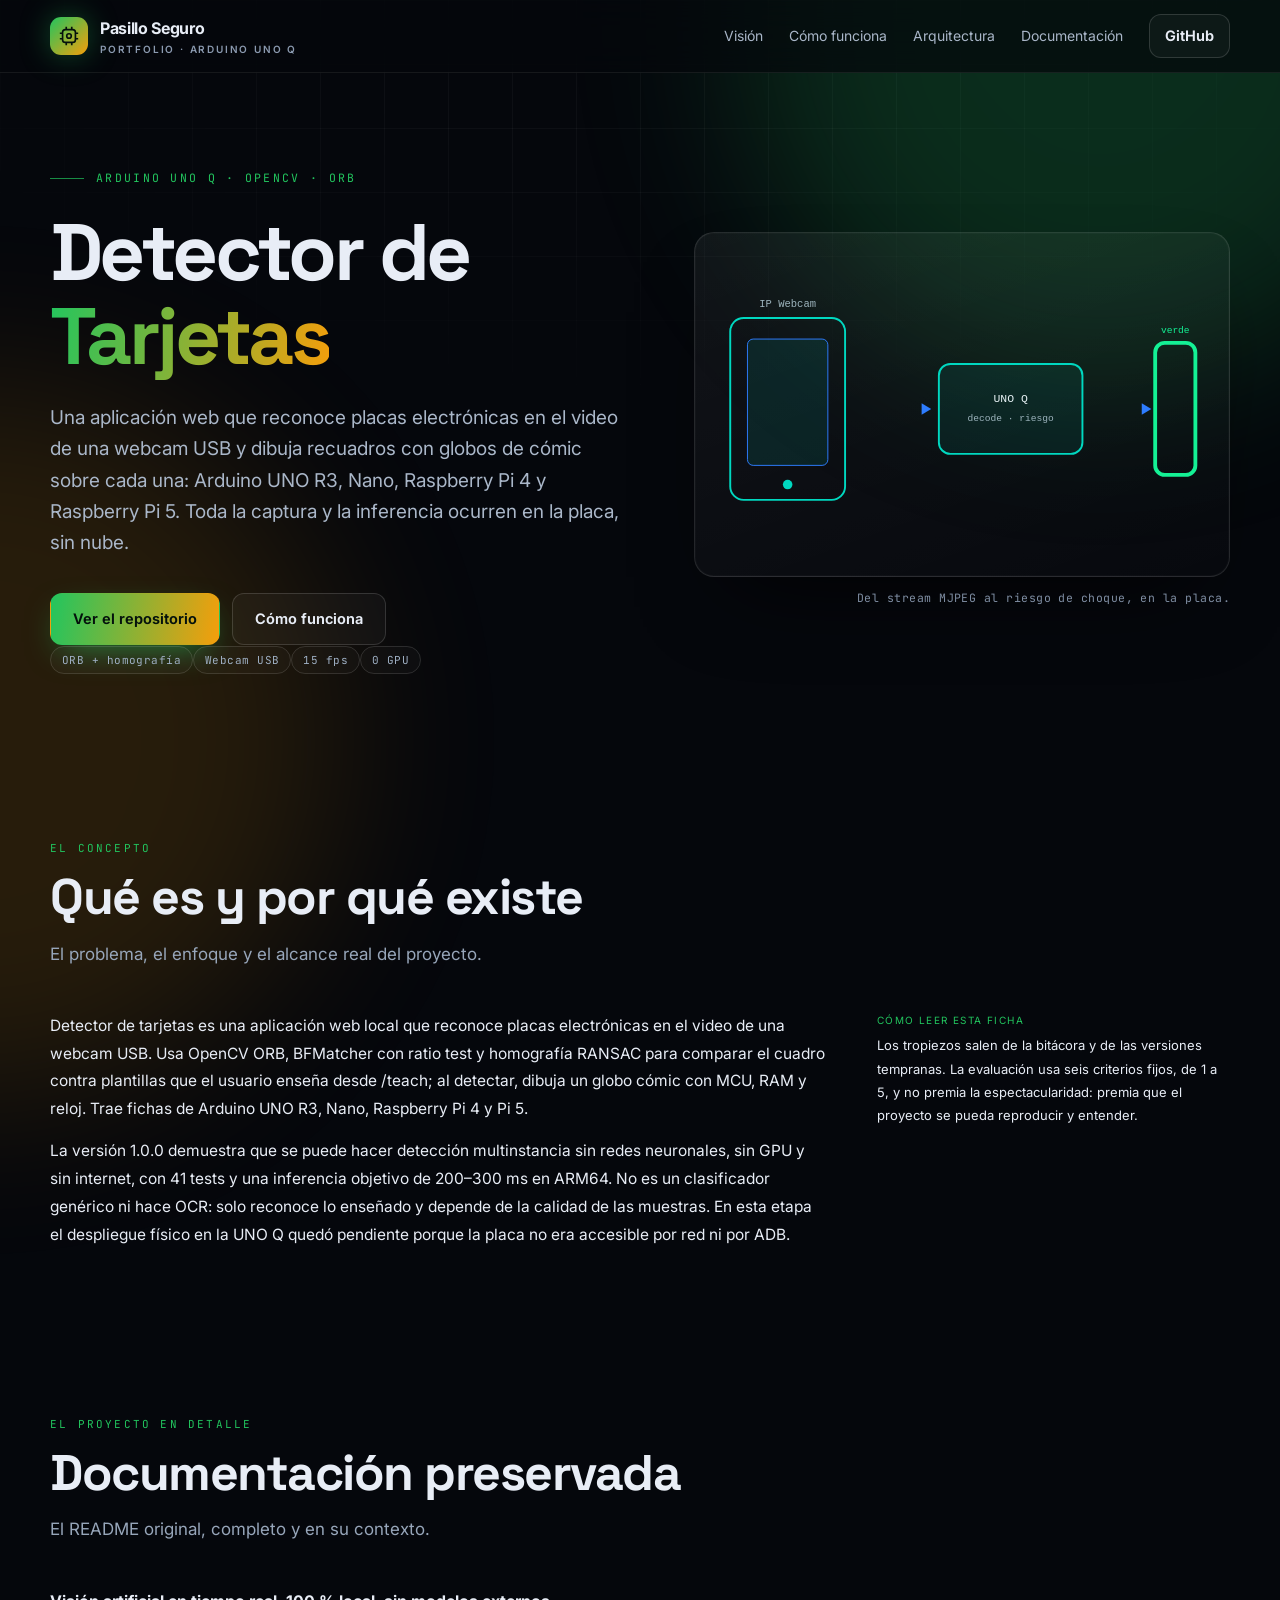
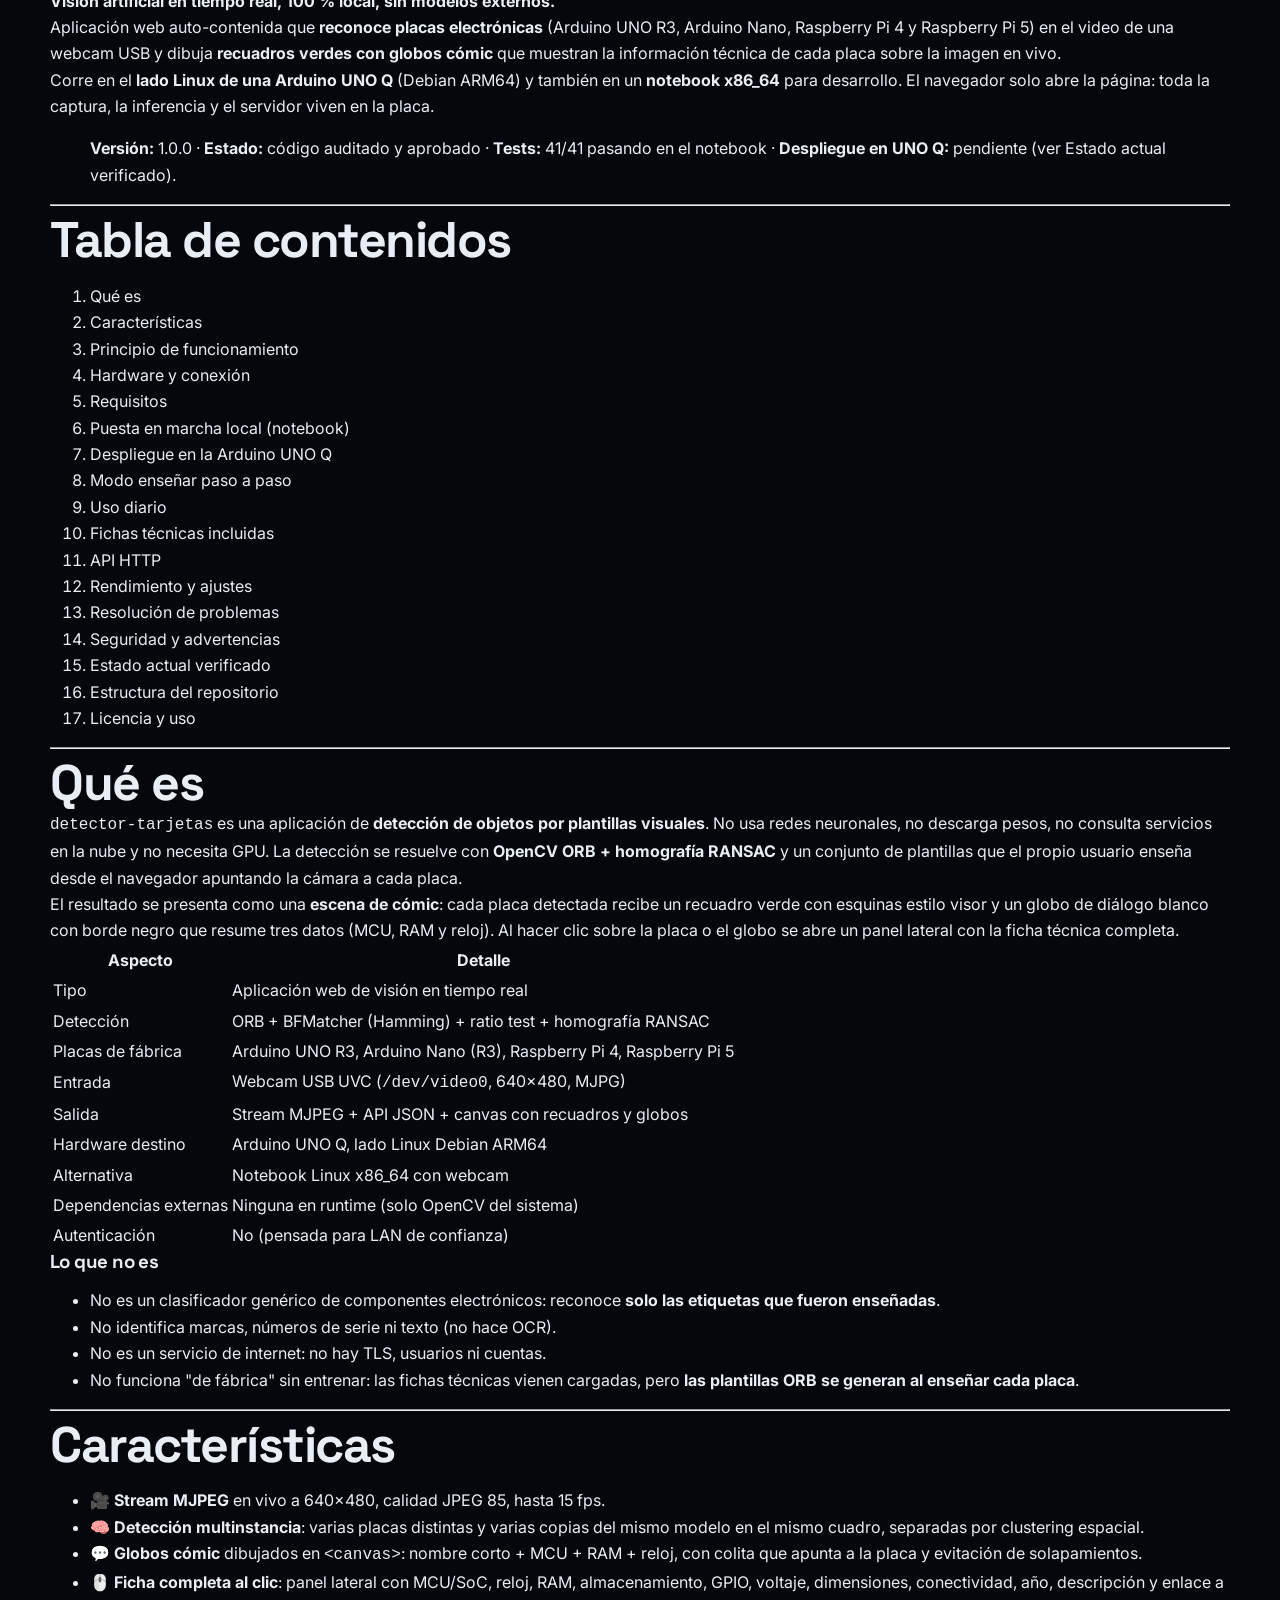
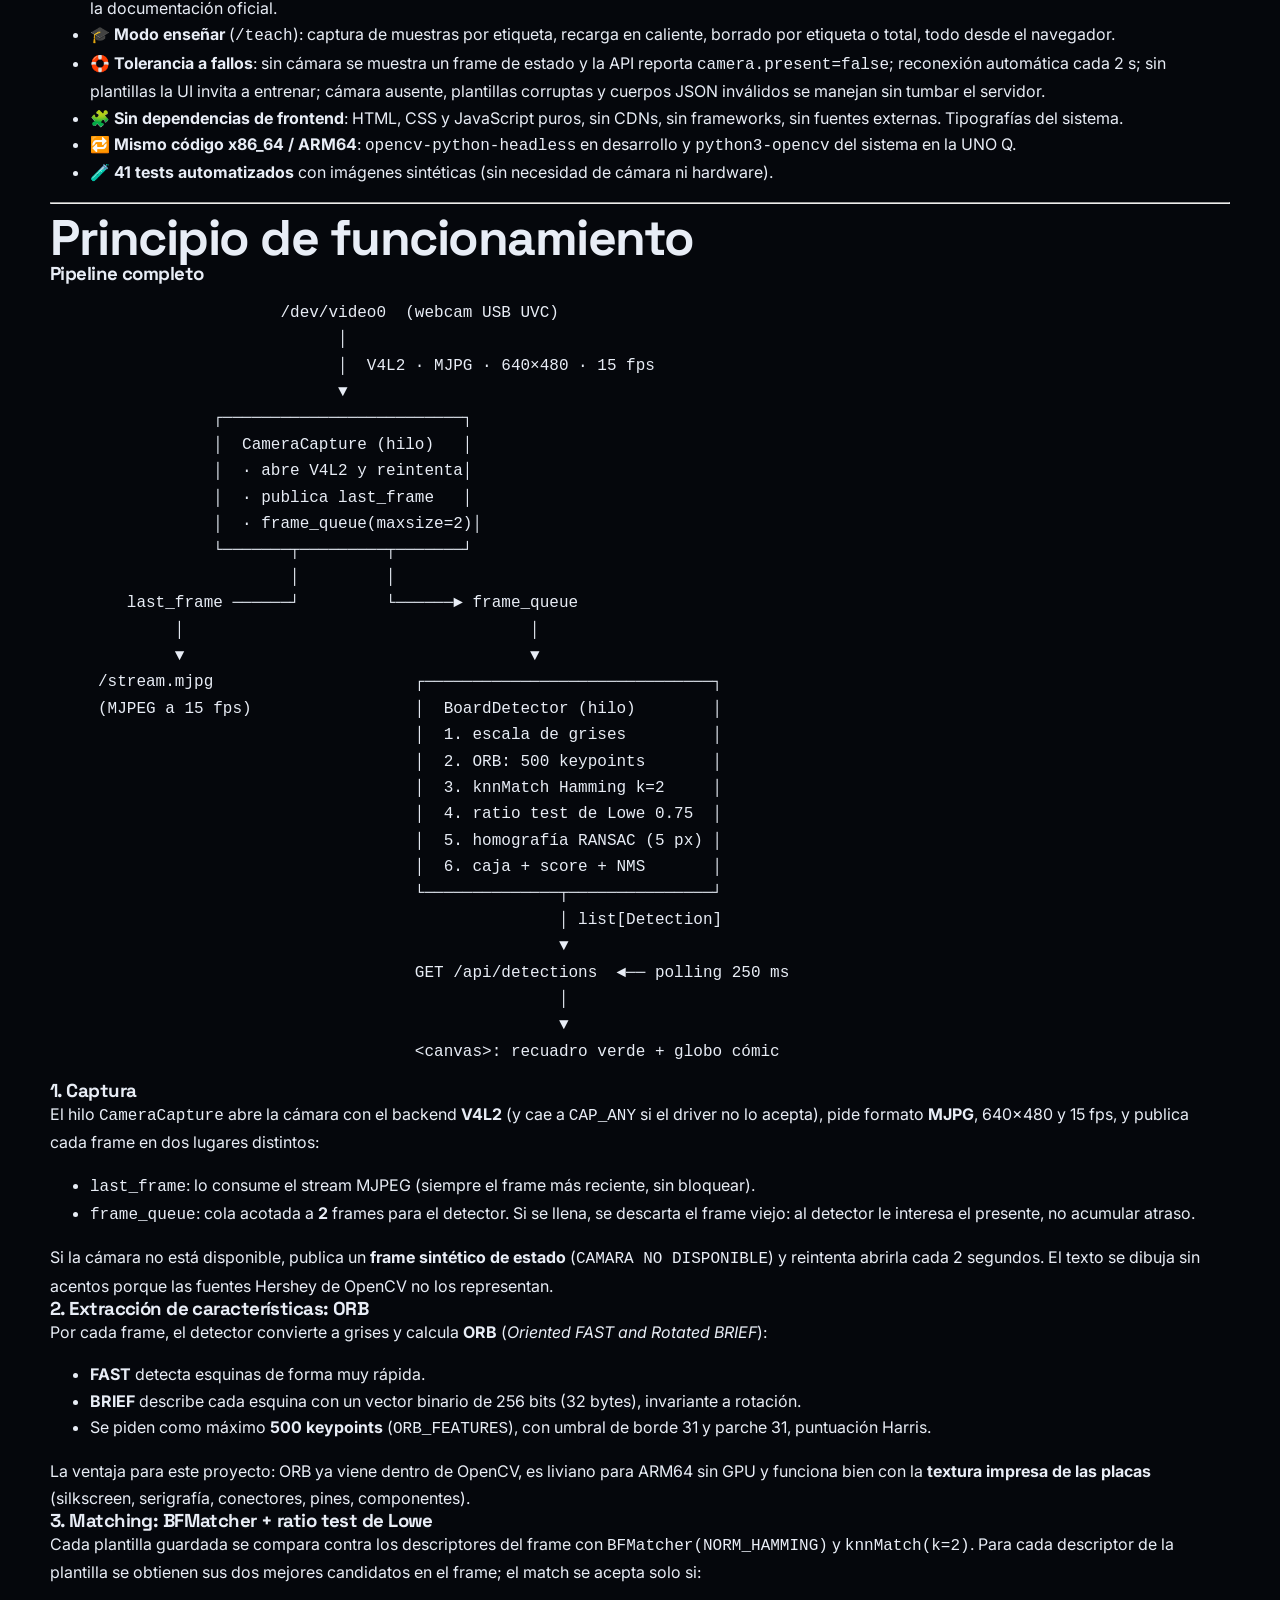
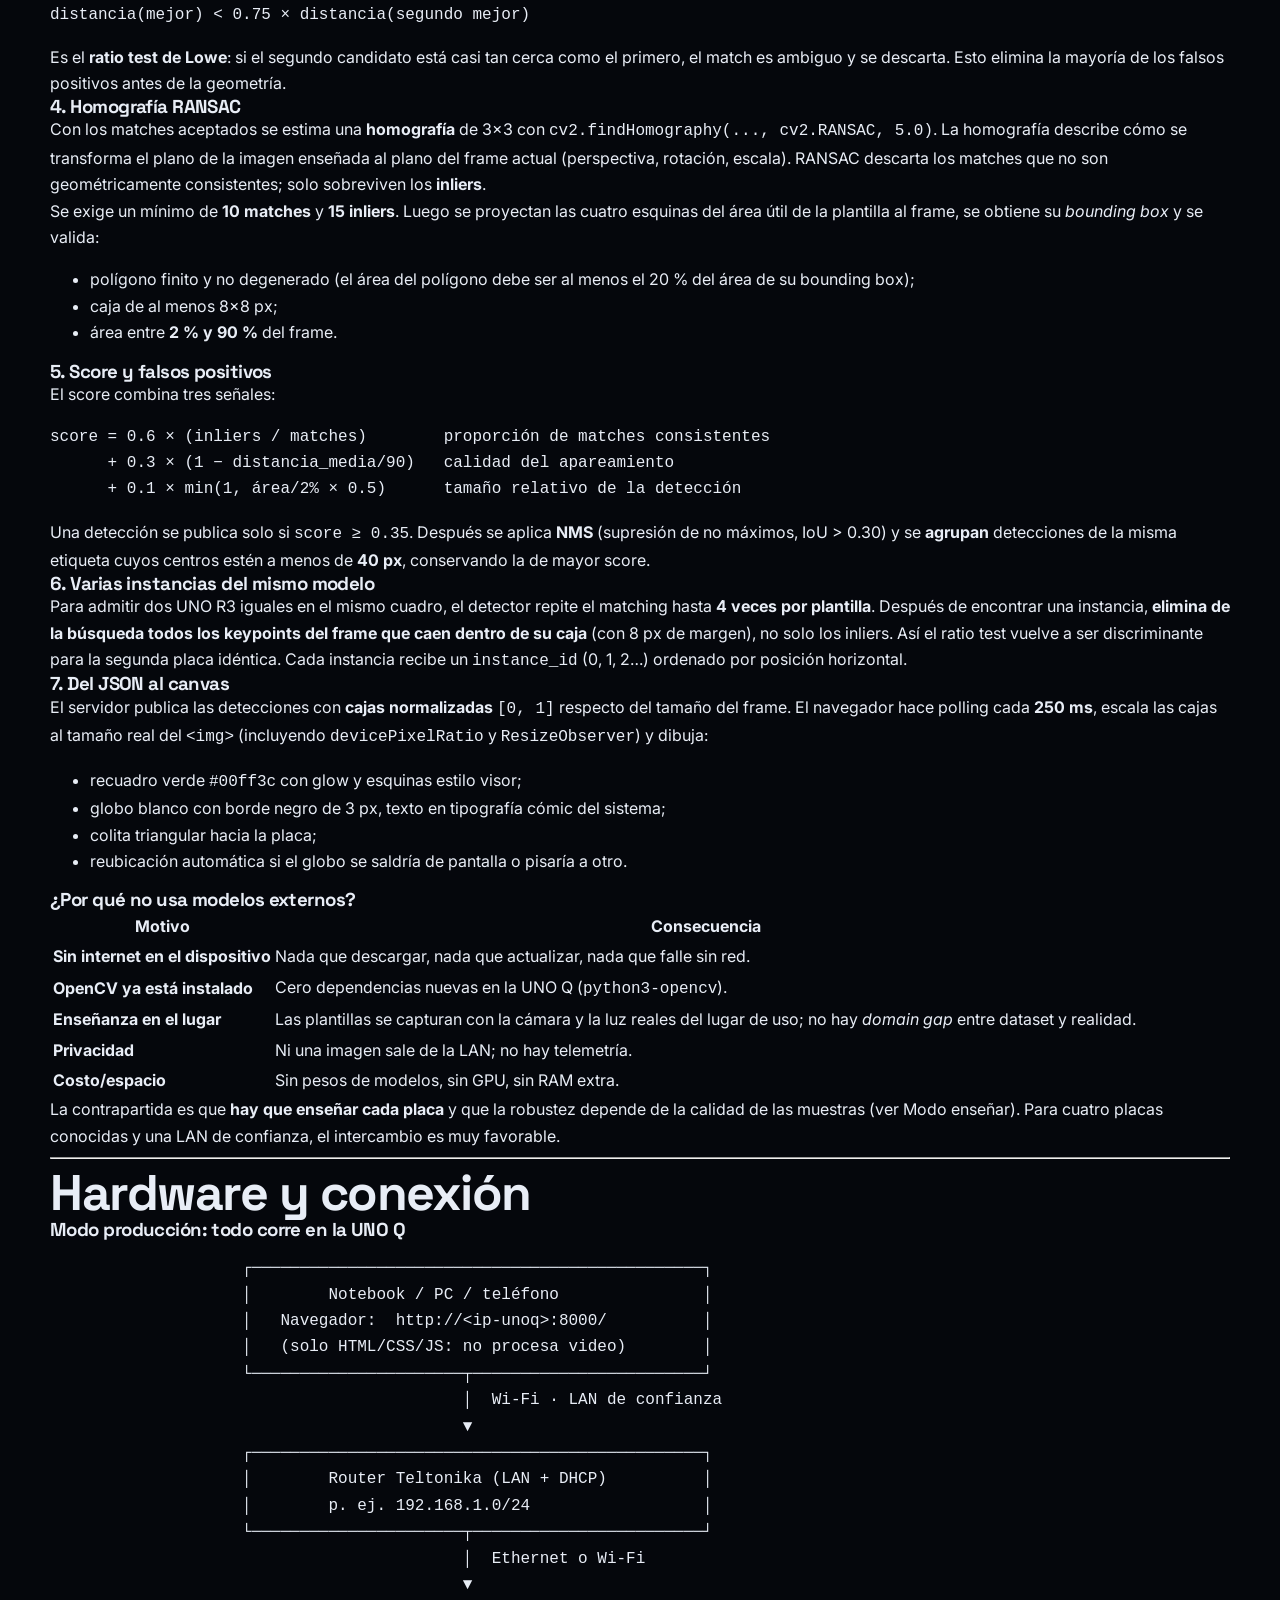
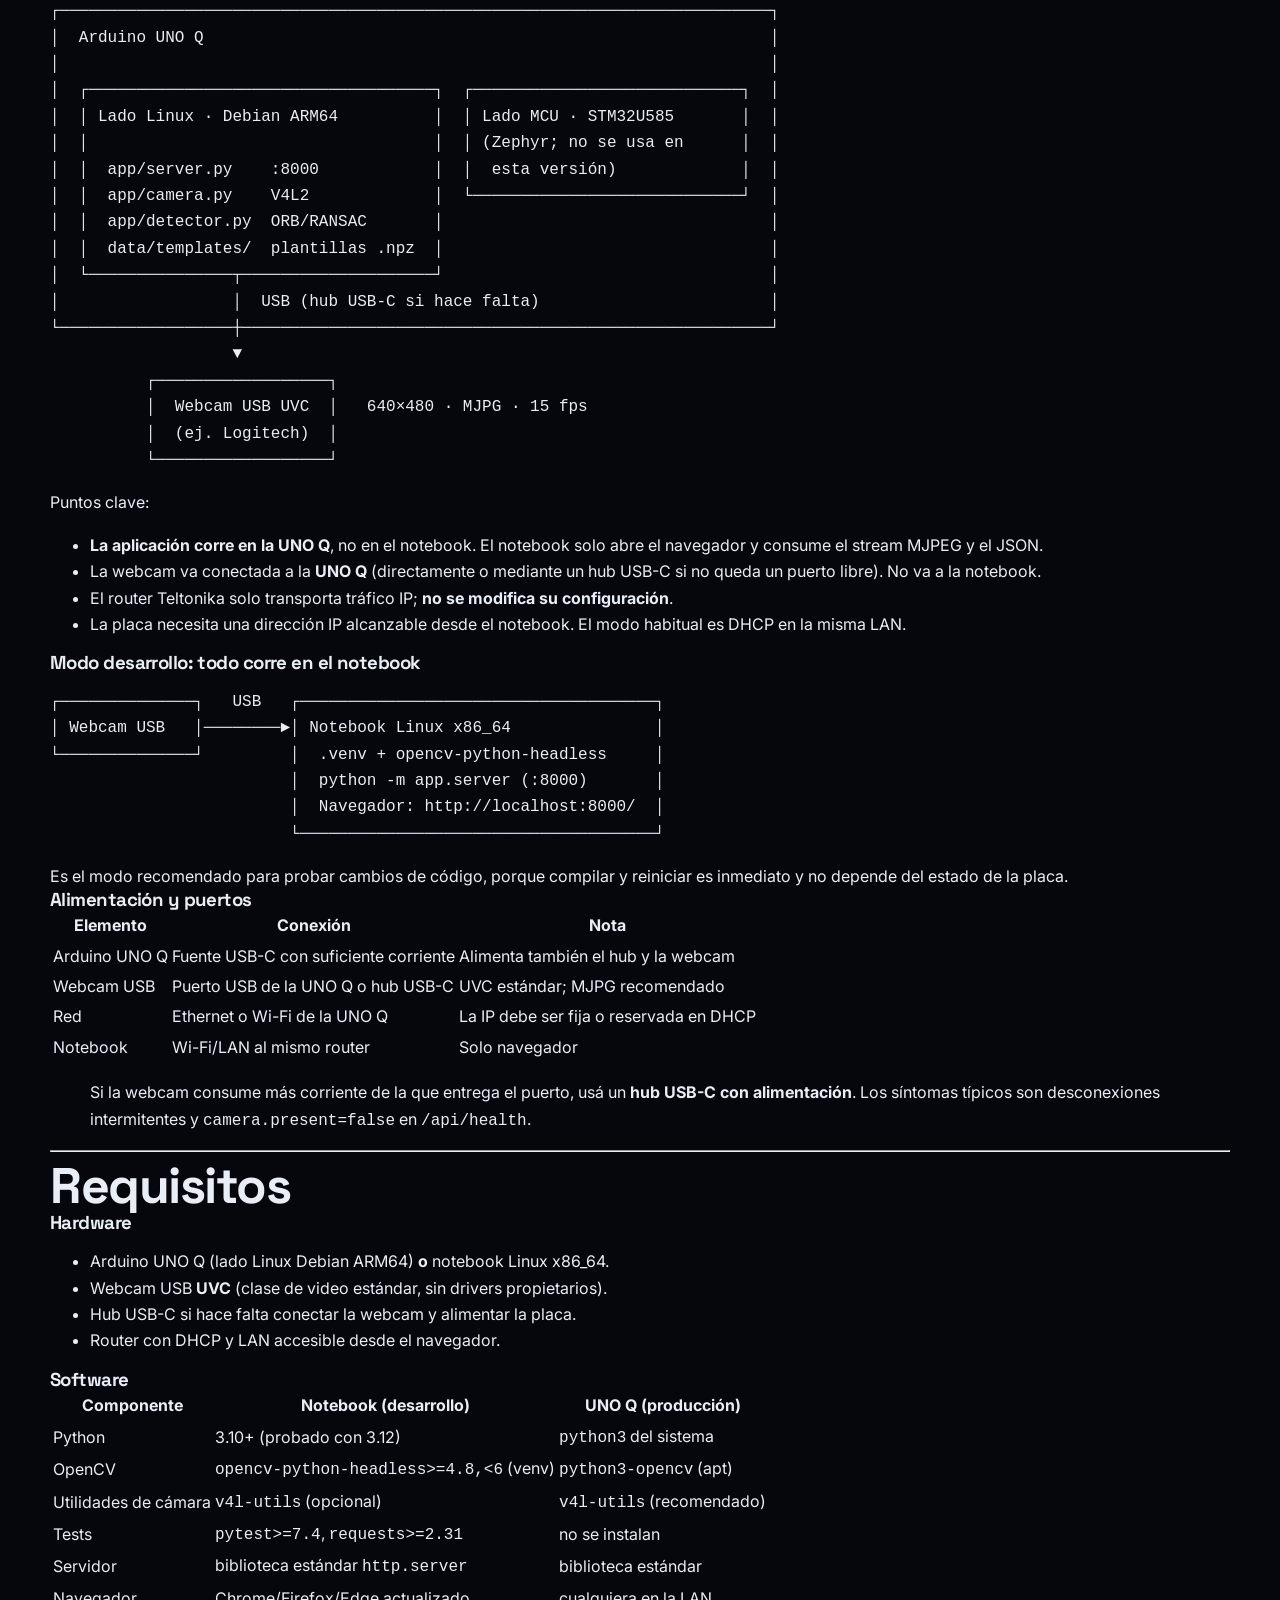
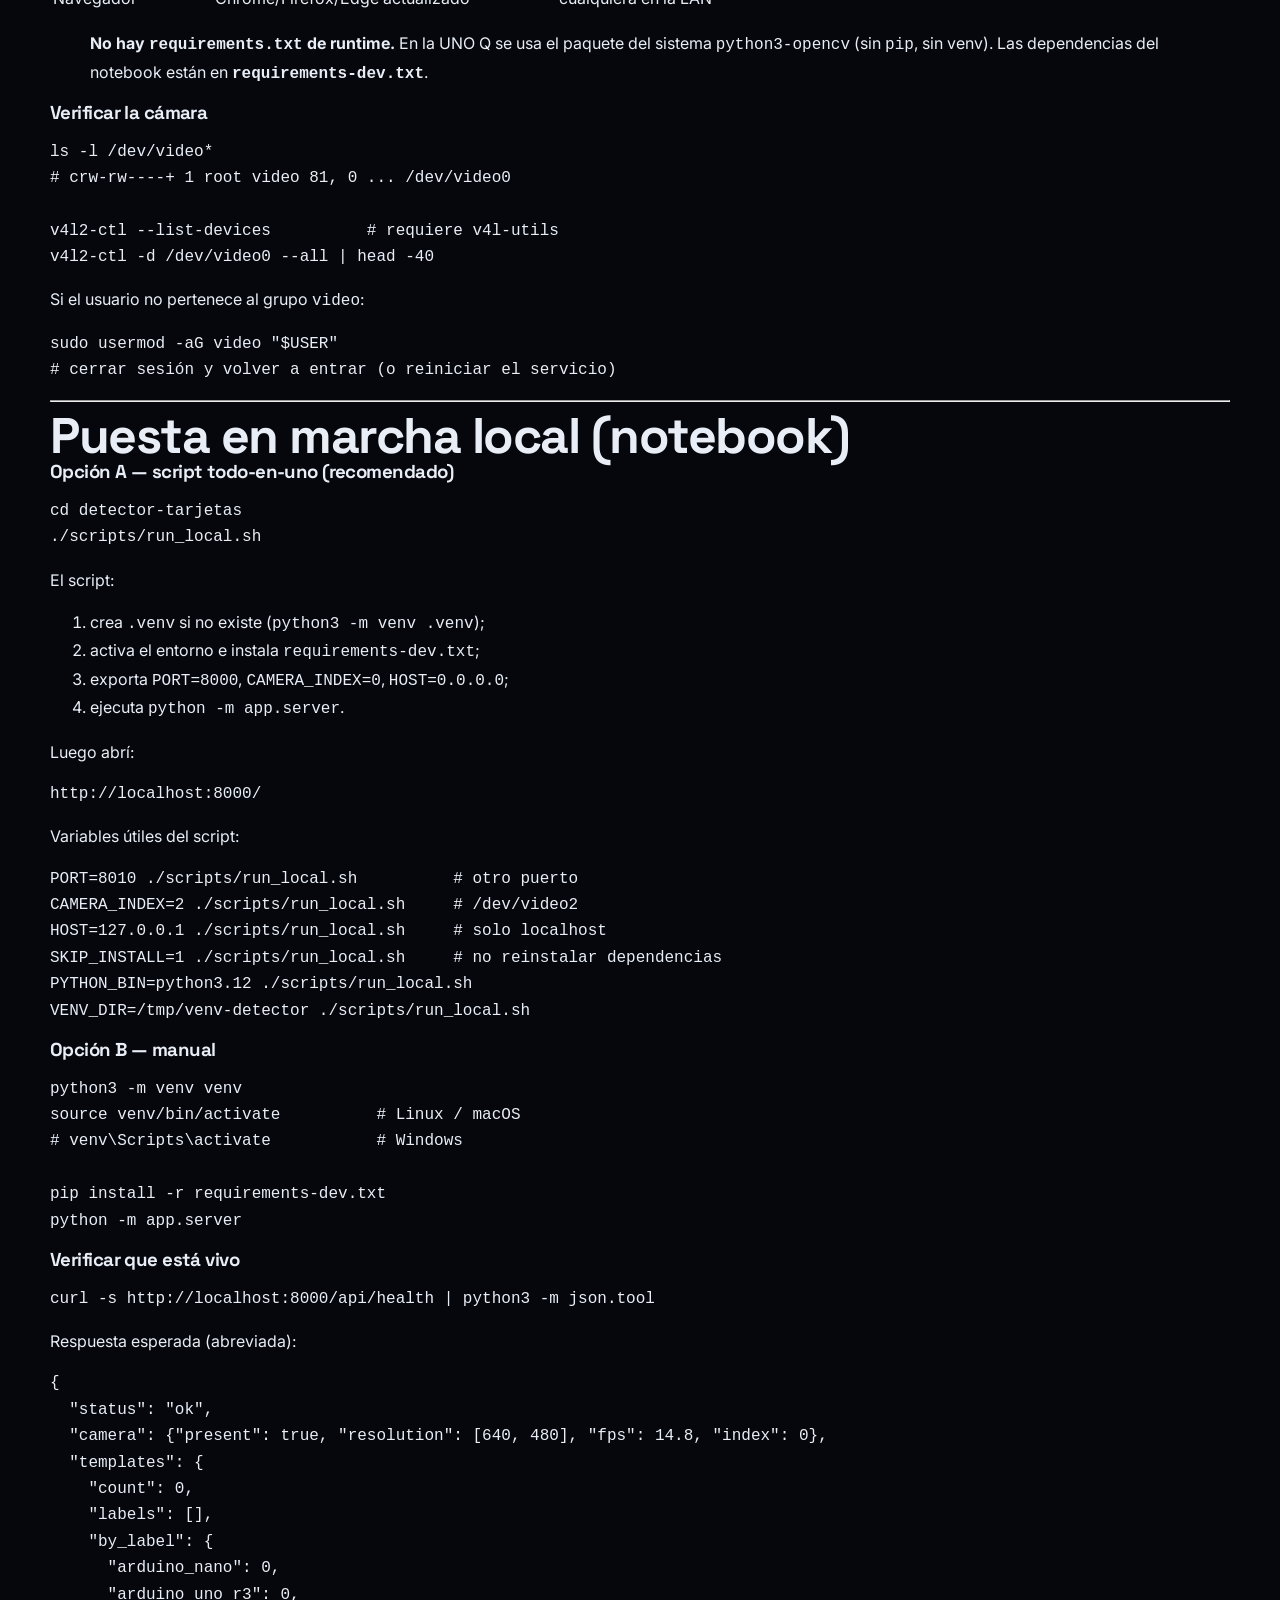
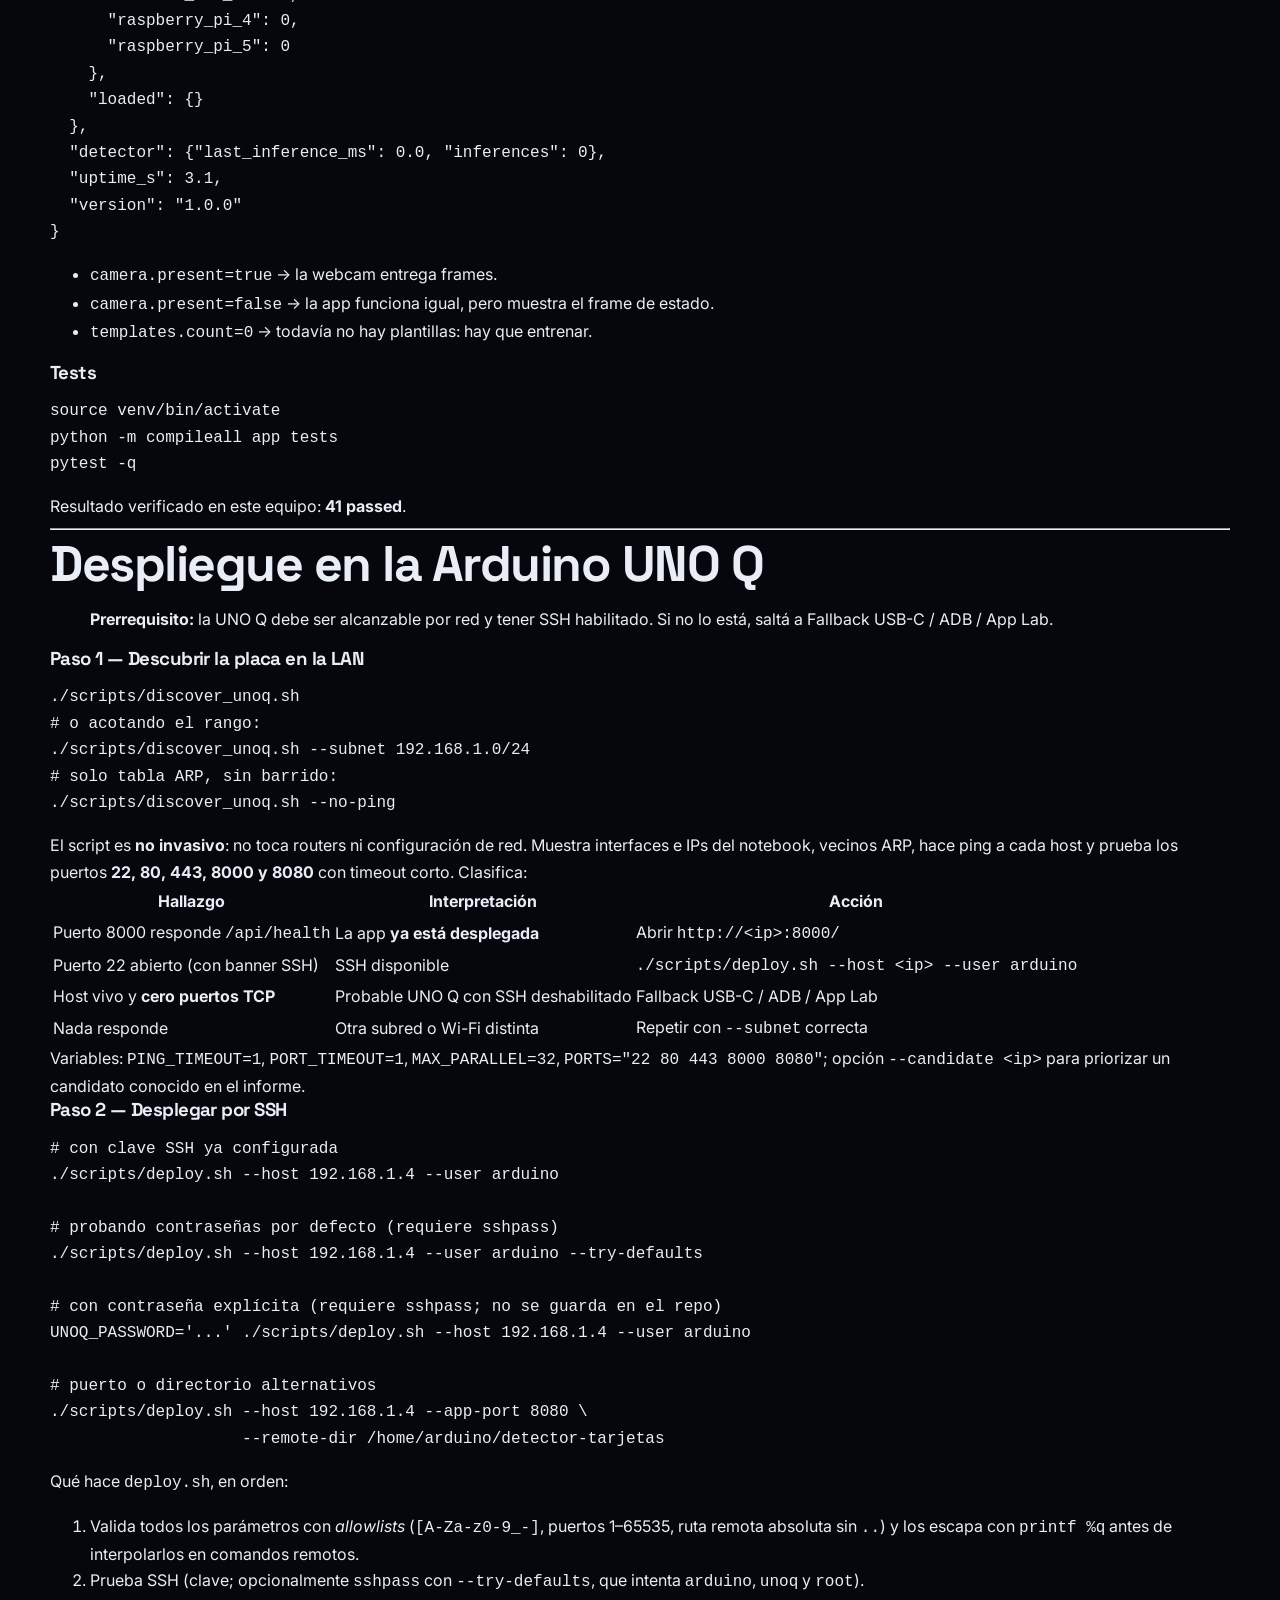
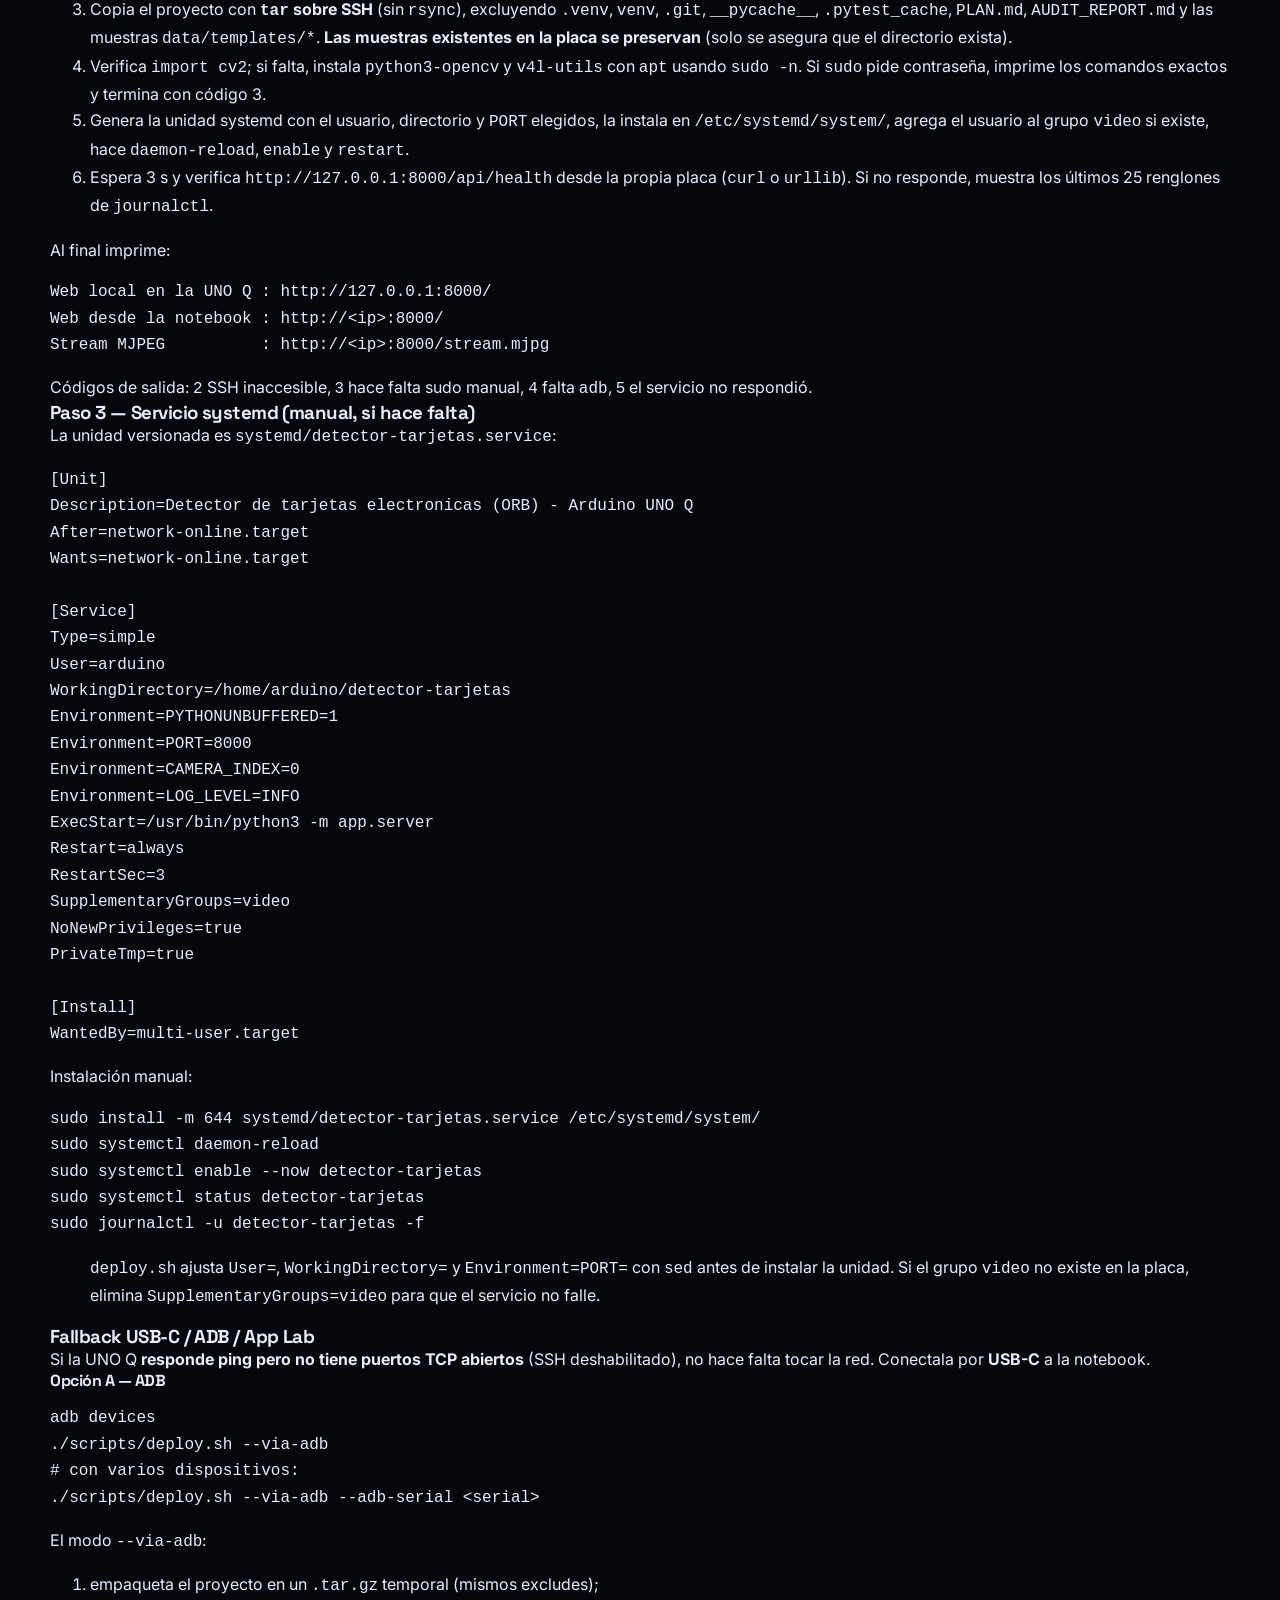
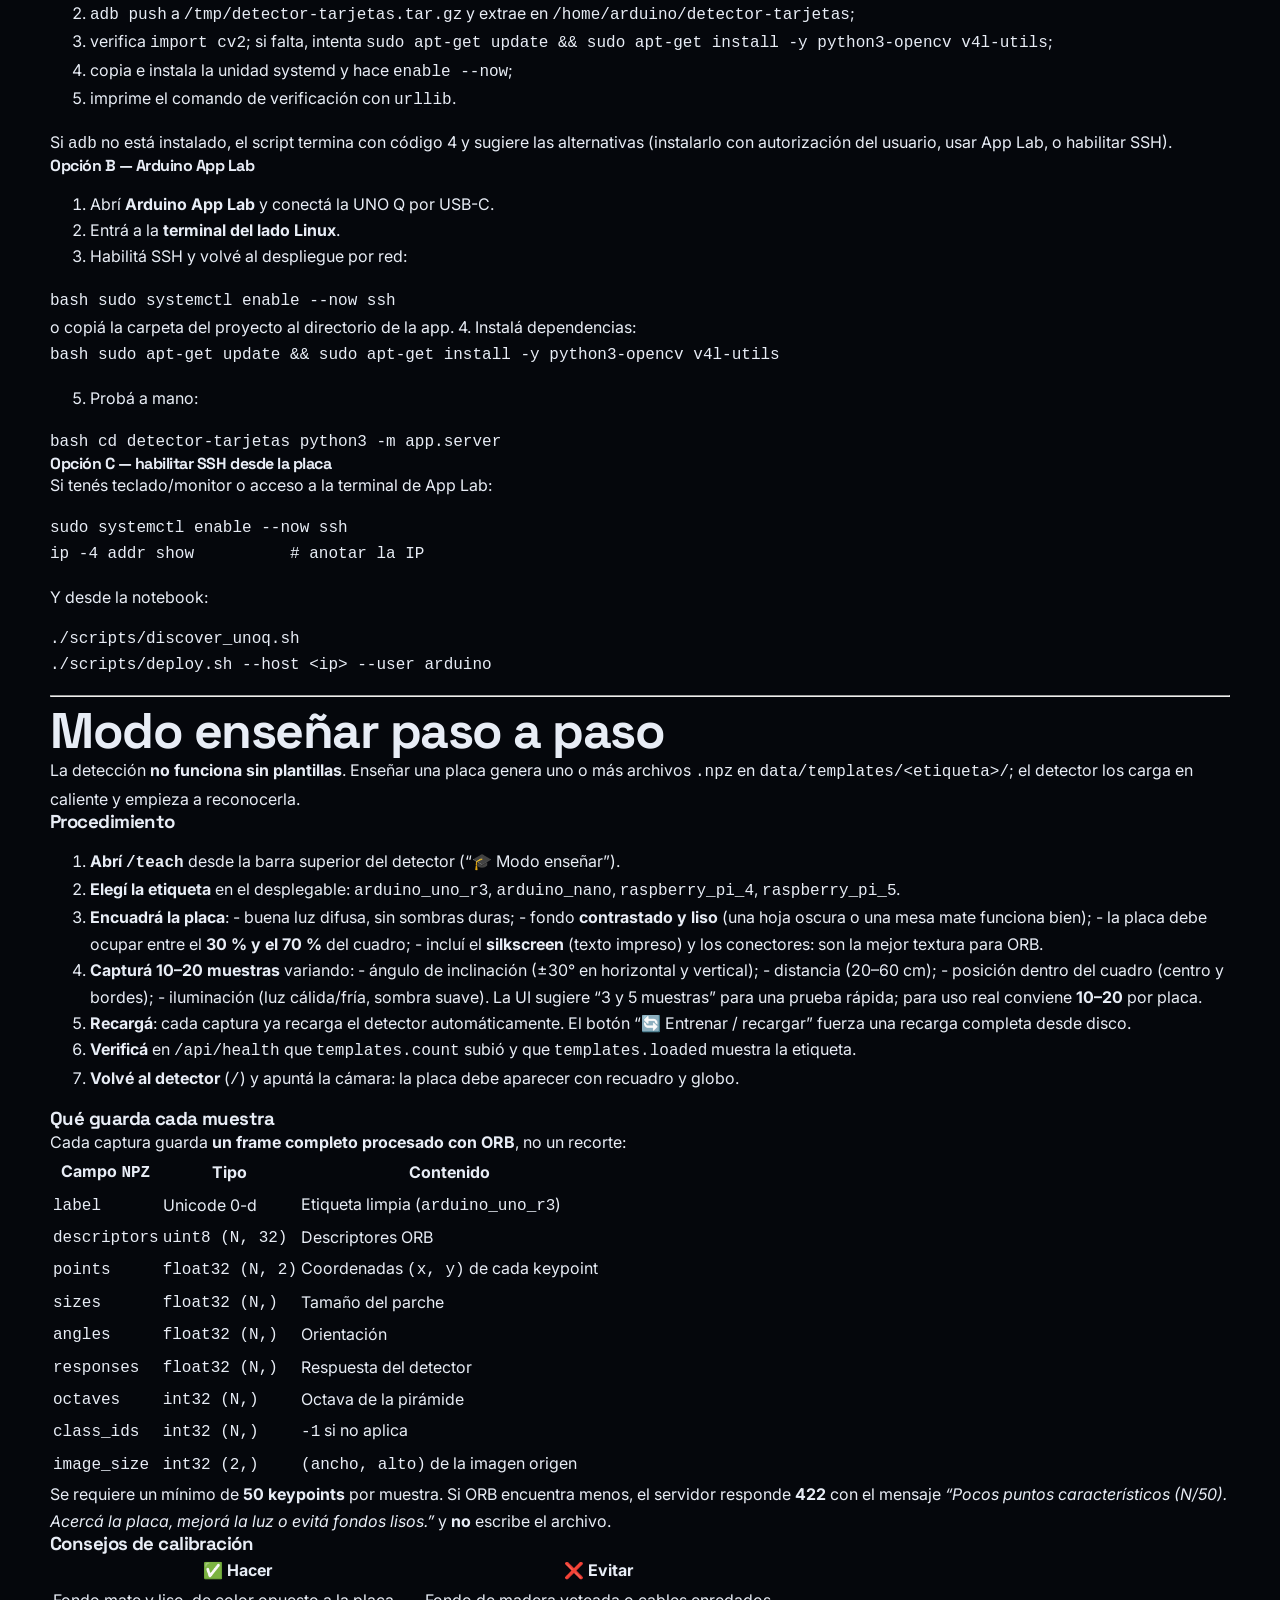
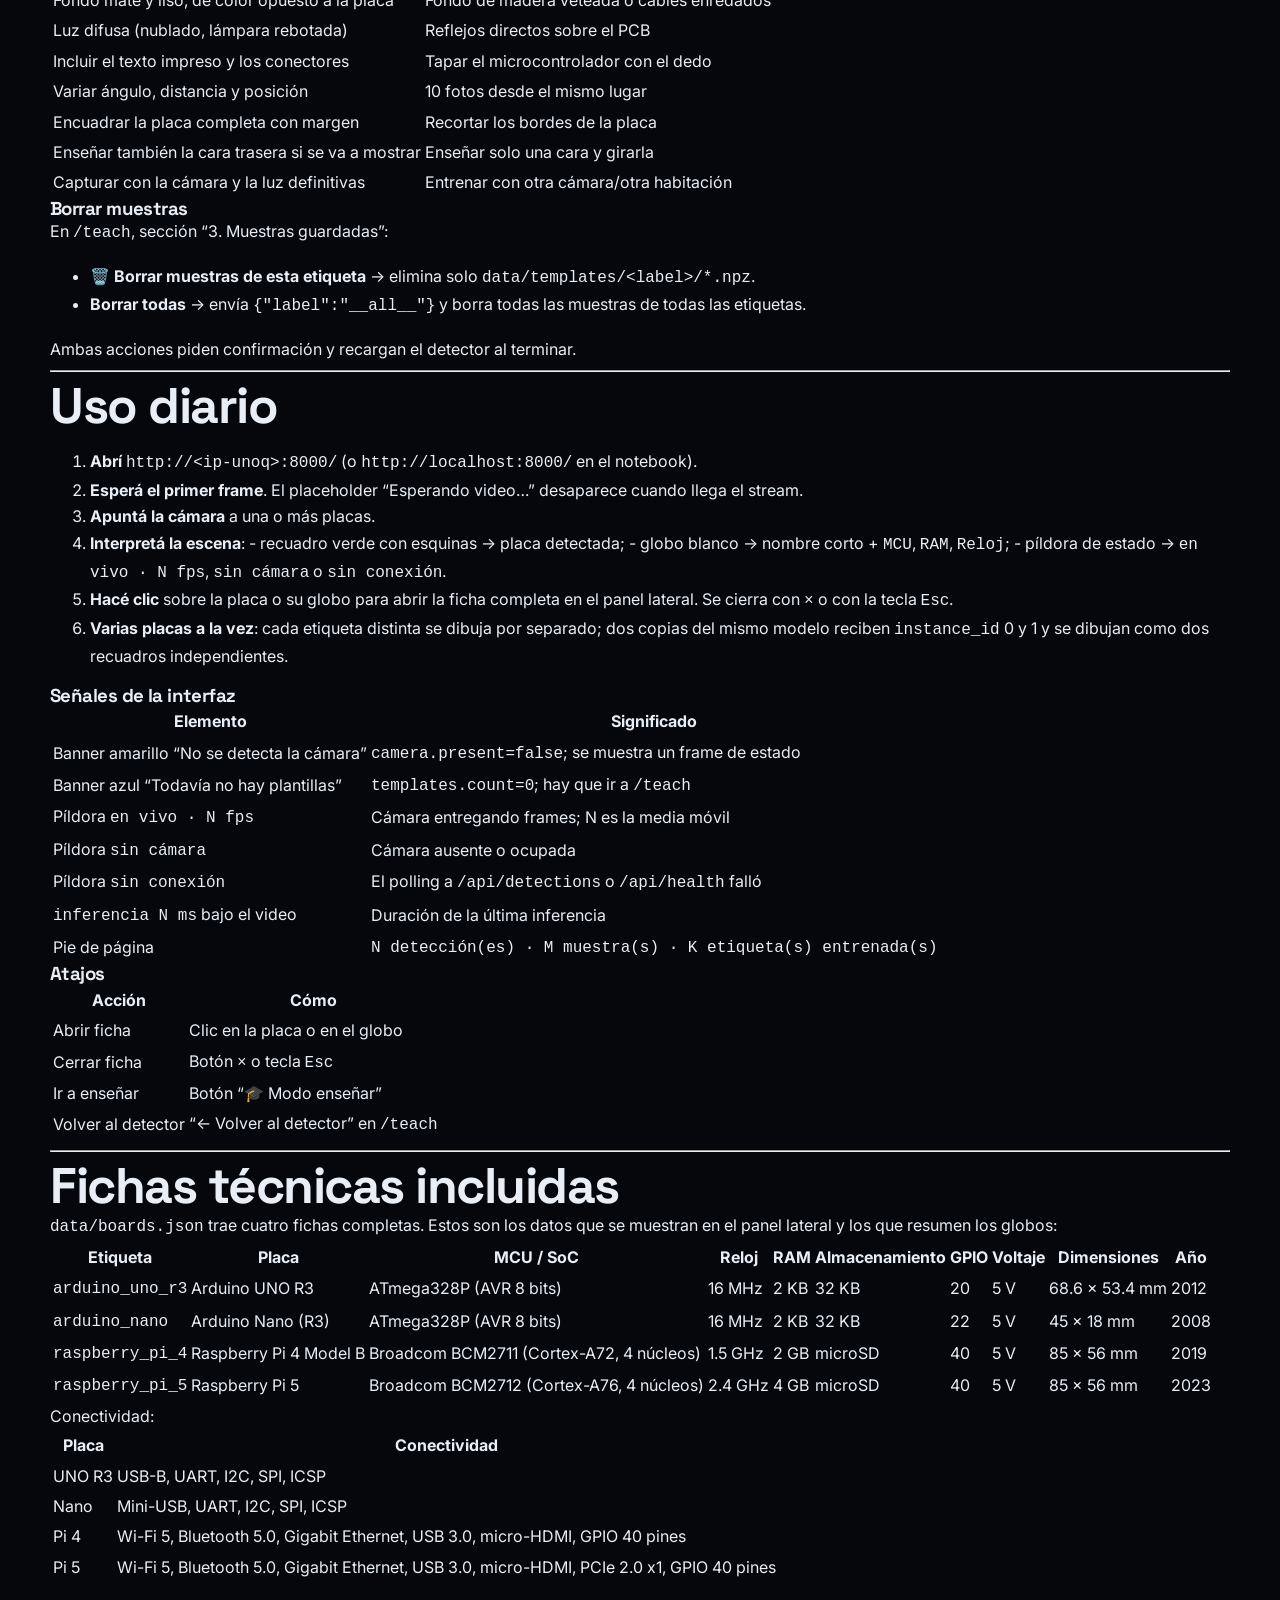
==== commit 050c4720: "docs: README y landing con concepto, tropiezos, evaluación y FAQ" ====
--- a/docs/index.html
+++ b/docs/index.html
@@ -1,24 +1,25 @@
-<!doctype html>
+<!DOCTYPE html>
+
 <html lang="es">
 <head>
-<meta charset="utf-8">
-<meta name="viewport" content="width=device-width, initial-scale=1">
-<title>Detector de tarjetas · Arduino UNO Q</title>
-<meta name="description" content="Visión artificial en tiempo real, 100% local: detecta placas electrónicas con ORB + RANSAC sobre una Arduino UNO Q.">
-<meta name="author" content="wanderc137">
-<meta property="og:type" content="website">
-<meta property="og:title" content="Detector de tarjetas · Arduino UNO Q">
-<meta property="og:description" content="Visión artificial en tiempo real, 100% local: detecta placas electrónicas con ORB + RANSAC sobre una Arduino UNO Q.">
-<meta property="og:url" content="https://wanderc137.github.io/detector-tarjetas/">
-<meta property="og:image" content="https://wanderc137.github.io/detector-tarjetas/assets/og.png">
-<meta name="twitter:card" content="summary_large_image">
-<meta name="twitter:title" content="Detector de tarjetas · Arduino UNO Q">
-<meta name="twitter:description" content="Visión artificial en tiempo real, 100% local: detecta placas electrónicas con ORB + RANSAC sobre una Arduino UNO Q.">
-<meta name="twitter:image" content="https://wanderc137.github.io/detector-tarjetas/assets/og.png">
-<link rel="icon" href="data:image/svg+xml,<svg xmlns='http://www.w3.org/2000/svg' viewBox='0 0 100 100'><rect width='100' height='100' rx='22' fill='%2305070c'/><rect x='22' y='22' width='56' height='56' rx='12' fill='none' stroke='%23C9A35A' stroke-width='7'/><circle cx='50' cy='50' r='9' fill='%23C9A35A'/></svg>">
-<link rel="preconnect" href="https://fonts.googleapis.com">
-<link rel="preconnect" href="https://fonts.gstatic.com" crossorigin>
-<link href="https://fonts.googleapis.com/css2?family=Inter:wght@400;500;600;700&family=JetBrains+Mono:wght@400;500;600&family=Space+Grotesk:wght@500;600;700&display=swap" rel="stylesheet">
+<meta charset="utf-8"/>
+<meta content="width=device-width, initial-scale=1" name="viewport"/>
+<title>Detector de Tarjetas — Arduino UNO Q</title>
+<meta content="Una aplicación web que reconoce placas electrónicas en el video de una webcam USB y dibuja recuadros con globos de cómic sobre cada una: Arduino UNO R3, Nano, Raspberry Pi 4 y Raspberry Pi 5. Toda la captura y la inferencia ocurren en la placa, sin nube." name="description"/>
+<meta content="wanderc137" name="author"/>
+<meta content="website" property="og:type"/>
+<meta content="Detector de Tarjetas — Arduino UNO Q" property="og:title"/>
+<meta content="Una aplicación web que reconoce placas electrónicas en el video de una webcam USB y dibuja recuadros con globos de cómic sobre cada una: Arduino UNO R3, Nano, Raspberry Pi 4 y Raspberry Pi 5. Toda la captura y la inferencia ocurren en la placa, sin nube." property="og:description"/>
+<meta content="https://wanderc137.github.io/detector-tarjetas/" property="og:url"/>
+<meta content="https://wanderc137.github.io/detector-tarjetas/assets/og.png" property="og:image"/>
+<meta content="summary_large_image" name="twitter:card"/>
+<meta content="Detector de Tarjetas — Arduino UNO Q" name="twitter:title"/>
+<meta content="Una aplicación web que reconoce placas electrónicas en el video de una webcam USB y dibuja recuadros con globos de cómic sobre cada una: Arduino UNO R3, Nano, Raspberry Pi 4 y Raspberry Pi 5. Toda la captura y la inferencia ocurren en la placa, sin nube." name="twitter:description"/>
+<meta content="https://wanderc137.github.io/detector-tarjetas/assets/og.png" name="twitter:image"/>
+<link href="data:image/svg+xml,&lt;svg xmlns='http://www.w3.org/2000/svg' viewBox='0 0 100 100'&gt;&lt;rect width='100' height='100' rx='22' fill='%2305070c'/&gt;&lt;rect x='22' y='22' width='56' height='56' rx='12' fill='none' stroke='%2322C55E' stroke-width='7'/&gt;&lt;circle cx='50' cy='50' r='9' fill='%2322C55E'/&gt;&lt;/svg&gt;" rel="icon"/>
+<link href="https://fonts.googleapis.com" rel="preconnect"/>
+<link crossorigin="" href="https://fonts.gstatic.com" rel="preconnect"/>
+<link href="https://fonts.googleapis.com/css2?family=Inter:wght@400;500;600;700&amp;family=JetBrains+Mono:wght@400;500;600&amp;family=Space+Grotesk:wght@500;600;700&amp;display=swap" rel="stylesheet"/>
 <style>
 *,*::before,*::after{box-sizing:border-box}
 html{scroll-behavior:smooth;scrollbar-width:none}
@@ -239,195 +240,1905 @@
   .foot-grid{grid-template-columns:1fr}
   .section{padding:72px 0}
 }
+
+.fail-grid{display:grid;grid-template-columns:repeat(2,minmax(0,1fr));gap:14px;margin-top:6px}
+.fail{background:rgba(10,18,24,.55);border:1px solid var(--line);border-radius:14px;padding:18px}
+.fail .v{font-family:var(--mono);font-size:10.5px;letter-spacing:.08em;text-transform:uppercase;color:var(--accent)}
+.fail h3{font-size:16px;margin:8px 0 6px}
+.fail p{font-size:14px;margin:0;color:var(--muted)}
+.rating-head{display:flex;align-items:center;gap:20px;margin:6px 0 18px;padding:18px 20px;border:1px solid var(--line);border-radius:16px;background:rgba(10,18,24,.5)}
+.rating-avg{font-family:var(--mono);font-size:40px;line-height:1;color:var(--accent)}
+.rating-avg small{font-size:14px;color:var(--muted)}
+.rating-head p{margin:4px 0 0;font-size:14px;color:var(--muted);max-width:70ch}
+.rating{display:grid;gap:2px}
+.rating-row{display:grid;grid-template-columns:165px minmax(90px,1fr) 48px;gap:14px;align-items:center;padding:11px 0;border-bottom:1px solid var(--line)}
+.rating-row:last-child{border-bottom:0}
+.rating-name{font-size:13.5px;color:var(--text)}
+.rating-bar{height:6px;border-radius:99px;background:rgba(148,190,200,.14);overflow:hidden}
+.rating-bar span{display:block;height:100%;border-radius:99px;background:linear-gradient(90deg,var(--accent),var(--accent2))}
+.rating-score{font-family:var(--mono);font-size:12px;color:var(--muted);text-align:right}
+.rating-note{grid-column:1/-1;font-size:12.5px;color:var(--muted);margin:-4px 0 8px}
+.faq{display:grid;gap:10px;margin-top:4px}
+.faq details{border:1px solid var(--line);border-radius:14px;padding:14px 18px;background:rgba(10,18,24,.4)}
+.faq summary{cursor:pointer;font-weight:600;font-size:14.5px;list-style:none}
+.faq summary::-webkit-details-marker{display:none}
+.faq summary::after{content:"+";float:right;color:var(--accent);font-family:var(--mono)}
+.faq details[open] summary::after{content:"−"}
+.faq p{margin:10px 0 0;font-size:14px;color:var(--muted);line-height:1.7}
+.concept-grid{display:grid;grid-template-columns:1.35fr .65fr;gap:26px;align-items:start}
+.concept-grid p{font-size:15.5px;color:var(--muted);line-height:1.8;margin:0 0 14px}
+.concept-side{border-left:1px solid var(--line);padding-left:22px}
+.concept-side .k{font-family:var(--mono);font-size:10px;letter-spacing:.14em;text-transform:uppercase;color:var(--accent)}
+.concept-side p{font-size:13px;margin:6px 0 16px}
+@media(max-width:760px){.concept-grid,.fail-grid{grid-template-columns:1fr}.concept-side{border-left:0;padding-left:0}}
+
 </style>
 </head>
-<body style="--accent:#C9A35A;--accent2:#2E7DFF">
+<body style="--accent:#22C55E;--accent2:#F59E0B">
 <div class="grid-overlay"></div>
 <div class="glow one"></div>
 <div class="glow two"></div>
-
 <header class="nav">
-  <div class="wrap nav-inner">
-    <a class="brand" href="#top">
-      <span class="brand-mark"><svg viewBox="0 0 24 24"><rect x="5" y="5" width="14" height="14" rx="3"/><path d="M9 2v3M15 2v3M9 19v3M15 19v3M2 9h3M2 15h3M19 9h3M19 15h3"/><circle cx="12" cy="12" r="2.5"/></svg></span>
-      <span>Detector de tarjetas<small>Portfolio · Arduino UNO Q</small></span>
-    </a>
-    <nav class="nav-links" aria-label="Navegación">
-      <a href="#problema">Visión</a>
-      <a href="#como">Cómo funciona</a>
-      <a href="#arquitectura">Arquitectura</a>
-      <a href="#docs">Documentación</a>
-      <a class="btn btn-ghost" style="padding:9px 15px" href="https://github.com/wanderc137/detector-tarjetas" target="_blank" rel="noopener">GitHub</a>
-    </nav>
-  </div>
+<div class="wrap nav-inner">
+<a class="brand" href="#top">
+<span class="brand-mark"><svg viewbox="0 0 24 24"><rect height="14" rx="3" width="14" x="5" y="5"></rect><path d="M9 2v3M15 2v3M9 19v3M15 19v3M2 9h3M2 15h3M19 9h3M19 15h3"></path><circle cx="12" cy="12" r="2.5"></circle></svg></span>
+<span>Pasillo Seguro<small>Portfolio · Arduino UNO Q</small></span>
+</a>
+<nav aria-label="Navegación" class="nav-links">
+<a href="#problema">Visión</a>
+<a href="#como">Cómo funciona</a>
+<a href="#arquitectura">Arquitectura</a>
+<a href="#docs">Documentación</a>
+<a class="btn btn-ghost" href="https://github.com/wanderc137/detector-tarjetas" rel="noopener" style="padding:9px 15px" target="_blank">GitHub</a>
+</nav>
+</div>
 </header>
-
 <main id="top">
-<section class="hero">
-  <div class="wrap hero-grid">
-    <div class="hero-copy">
-      <div class="eyebrow">Arduino UNO Q · Visión artificial</div>
-      <h1>Detector de tarjetas</h1>
-      <p class="lead">Detecta placas electrónicas en tiempo real con visión clásica (ORB + RANSAC), sin modelos externos, y dibuja una ficha técnica sobre el stream.</p>
-      <div class="hero-actions">
-        <a class="btn btn-primary" href="https://github.com/wanderc137/detector-tarjetas" target="_blank" rel="noopener">Ver el repositorio <svg viewBox="0 0 24 24"><path d="M5 12h14M13 6l6 6-6 6"/></svg></a>
-        <a class="btn btn-ghost" href="https://github.com/wanderc137/detector-tarjetas#readme" target="_blank" rel="noopener">Leer la documentación</a>
-      </div>
-      <div class="hero-badges"><span class="badge">Arduino UNO Q</span><span class="badge">Python</span><span class="badge">OpenCV</span><span class="badge">ORB</span><span class="badge">stdlib</span><span class="badge">MIT</span></div>
-    </div>
-    <div class="hero-visual">
-      <div class="visual-frame"><img src="assets/og.svg" alt="Detector de tarjetas — visión artificial con ORB + RANSAC"></div>
-      <div class="visual-caption">Visión clásica en tiempo real: detectar y etiquetar placas.</div>
-      <div class="float-chip"><span class="live-dot"></span>9 placas · score 0,94</div>
-    </div>
-  </div>
-</section>
-
-<section class="stats"><div class="wrap stats-grid"><div class="stat"><div class="stat-value">9</div><div class="stat-label">placas en el catálogo</div></div><div class="stat"><div class="stat-value">41</div><div class="stat-label">tests en verde</div></div><div class="stat"><div class="stat-value">0,94</div><div class="stat-label">mejor score real</div></div><div class="stat"><div class="stat-value">15</div><div class="stat-label">fps de stream</div></div></div></section>
-
-<section class="section" id="problema">
-  <div class="wrap">
-    <div class="section-head reveal">
-      <div class="kicker">01 — La idea</div>
-      <h2>El problema y la solución</h2>
-      <p class="section-sub">Qué resuelve y por qué está construido así.</p>
-    </div>
-    <div class="split">
-      <div class="card reveal"><div class="icon"><svg viewBox="0 0 24 24" aria-hidden="true"><path d="M12 3 2.5 20h19L12 3Z"/><path d="M12 9v5M12 17v.01"/></svg></div><h3>El problema</h3><p>Identificar una placa electrónica a simple vista no es trivial: hay decenas de modelos parecidos y el dato técnico (MCU, RAM, reloj) no está impreso en la placa. Un clasificador con red neuronal pide dataset etiquetado, GPU y nube.</p></div>
-      <div class="card reveal"><div class="icon"><svg viewBox="0 0 24 24" aria-hidden="true"><rect x="6" y="6" width="12" height="12" rx="2"/><path d="M9 1v3M15 1v3M9 20v3M15 20v3M1 9h3M1 15h3M20 9h3M20 15h3"/><rect x="9.5" y="9.5" width="5" height="5" rx="1"/></svg></div><h3>La solución</h3><p>Visión clásica con ORB + homografía: extrae features locales de cada placa, las compara contra plantillas y dibuja una ficha técnica en vivo. 100 % local, sin modelos entrenados, con un modo enseñar para sumar placas nuevas.</p></div>
-    </div>
-  </div>
-</section>
-
-<section class="section tight" id="como">
-  <div class="wrap">
-    <div class="section-head reveal">
-      <div class="kicker">02 — El recorrido</div>
-      <h2>Cómo funciona, paso a paso</h2>
-      <p class="section-sub">El recorrido desde el frame hasta la ficha dibujada.</p>
-    </div>
-    <div class="timeline reveal"><div class="step"><div class="step-num">01</div><div class="step-body"><h3>Captura</h3><p>Recibe frames de una cámara IP (Android «IP Webcam» vía FFMPEG) o de una webcam USB por V4L2. La URL de cámara se cambia en vivo desde la página sin reiniciar el servicio.</p></div></div><div class="step"><div class="step-num">02</div><div class="step-body"><h3>ORB</h3><p>Extrae hasta 500 keypoints por frame con ORB: detector y descriptor binario rápido, sin modelos entrenados ni pesos descargados.</p></div></div><div class="step"><div class="step-num">03</div><div class="step-body"><h3>Matching de Lowe</h3><p>Empareja descriptores por distancia de Hamming y aplica el ratio test de Lowe (0.75) para descartar matches ambiguos.</p></div></div><div class="step"><div class="step-num">04</div><div class="step-body"><h3>Homografía RANSAC</h3><p>Estima la homografía de cada plantilla y cuenta los inliers (≥20). Es lo que separa una detección real de un falso positivo.</p></div></div><div class="step"><div class="step-num">05</div><div class="step-body"><h3>Score + NMS</h3><p>Calcula el score por inliers, suprime duplicados (NMS, IoU 0.30) y solo reporta la placa si supera el umbral de 0.60.</p></div></div><div class="step"><div class="step-num">06</div><div class="step-body"><h3>Canvas + globo</h3><p>Dibuja sobre el stream MJPEG un globo cómic estabilizado con la ficha técnica (MCU, RAM, reloj) de la placa reconocida.</p></div></div></div>
-  </div>
-</section>
-
-<section class="section tight" id="arquitectura">
-  <div class="wrap">
-    <div class="section-head reveal">
-      <div class="kicker">03 — Bajo el capó</div>
-      <h2>Cómo está construido</h2>
-      <p class="section-sub">Una vista de los componentes principales y cómo se conectan.</p>
-    </div>
-    <figure class="figure reveal"><img src="img/board-uno.jpg" alt="Una de las placas del catálogo detectada por ORB + homografía" loading="lazy"><figcaption>Una de las 9 placas del catálogo: detección por ORB + homografía RANSAC.</figcaption></figure>
-    <div class="arch-points reveal"><div class="card"><h4>Cámara IP / webcam</h4><p>Android «IP Webcam» vía FFMPEG o webcam USB por V4L2. URL editable en vivo desde la página (POST /api/camera).</p></div><div class="card"><h4>Servidor HTTP</h4><p>stdlib http.server en el puerto 8000: stream MJPEG, API JSON, modo enseñar y estáticos. Sin pip ni frameworks.</p></div><div class="card"><h4>Detector ORB + RANSAC</h4><p>ORB → BFMatcher Hamming → ratio test → homografía → NMS → score. Todo en un worker que corre en la UNO Q.</p></div></div>
-  </div>
-</section>
-
-<section class="section tight">
-  <div class="wrap">
-    <div class="section-head reveal">
-      <div class="kicker">04 — Lo que lo hace distinto</div>
-      <h2>Decisiones de ingeniería</h2>
-      <p class="section-sub">Decisiones que hacen que el proyecto sea útil, mantenible y honesto.</p>
-    </div>
-    <div class="features reveal"><div class="feature"><div class="icon"><svg viewBox="0 0 24 24" aria-hidden="true"><rect x="6" y="6" width="12" height="12" rx="2"/><path d="M9 1v3M15 1v3M9 20v3M15 20v3M1 9h3M1 15h3M20 9h3M20 15h3"/><rect x="9.5" y="9.5" width="5" height="5" rx="1"/></svg></div><h3>Sin modelos externos</h3><p>ORB + RANSAC puro: no hay red neuronal, ni GPU, ni nube. Todo corre en el lado Linux de la UNO Q.</p></div><div class="feature"><div class="icon"><svg viewBox="0 0 24 24" aria-hidden="true"><rect x="6" y="6" width="12" height="12" rx="2"/><path d="M9 1v3M15 1v3M9 20v3M15 20v3M1 9h3M1 15h3M20 9h3M20 15h3"/><rect x="9.5" y="9.5" width="5" height="5" rx="1"/></svg></div><h3>Modo enseñar</h3><p>/teach genera plantillas ORB (.npz) apuntando la cámara a una placa nueva, sin tocar código ni reiniciar.</p></div><div class="feature"><div class="icon"><svg viewBox="0 0 24 24" aria-hidden="true"><rect x="6" y="6" width="12" height="12" rx="2"/><path d="M9 1v3M15 1v3M9 20v3M15 20v3M1 9h3M1 15h3M20 9h3M20 15h3"/><rect x="9.5" y="9.5" width="5" height="5" rx="1"/></svg></div><h3>Globo estabilizado</h3><p>Mediana + EMA + zona muerta de 18 px: el globo no parpadea ni salta aunque la detección vibre entre frames.</p></div><div class="feature"><div class="icon"><svg viewBox="0 0 24 24" aria-hidden="true"><rect x="6" y="6" width="12" height="12" rx="2"/><path d="M9 1v3M15 1v3M9 20v3M15 20v3M1 9h3M1 15h3M20 9h3M20 15h3"/><rect x="9.5" y="9.5" width="5" height="5" rx="1"/></svg></div><h3>Cámara editable en vivo</h3><p>Cambiá la fuente (IP cam o webcam) desde la página sin reiniciar el servicio. URL validada contra http/https/rtsp.</p></div><div class="feature"><div class="icon"><svg viewBox="0 0 24 24" aria-hidden="true"><rect x="6" y="6" width="12" height="12" rx="2"/><path d="M9 1v3M15 1v3M9 20v3M15 20v3M1 9h3M1 15h3M20 9h3M20 15h3"/><rect x="9.5" y="9.5" width="5" height="5" rx="1"/></svg></div><h3>Despliegue systemd</h3><p>Servicio detector-tarjetas.service en la UNO Q, con discover_unoq.sh para encontrarla en la LAN y deploy.sh para publicar.</p></div><div class="feature"><div class="icon"><svg viewBox="0 0 24 24" aria-hidden="true"><rect x="6" y="6" width="12" height="12" rx="2"/><path d="M9 1v3M15 1v3M9 20v3M15 20v3M1 9h3M1 15h3M20 9h3M20 15h3"/><rect x="9.5" y="9.5" width="5" height="5" rx="1"/></svg></div><h3>41 tests</h3><p>Pytest cubre API, cámara, detector, teach y UI: 41/41 en verde. Lo que no está probado se declara.</p></div></div>
-  </div>
-</section>
-
-<section class="section tight">
-  <div class="wrap">
-    <div class="section-head reveal">
-      <div class="kicker">05 — Resultados medidos</div>
-      <h2>Lo que se mide, se verifica</h2>
-      <p class="section-sub">Sin «magia»: detección real sobre hardware real y límites claros.</p>
-    </div>
-    <div class="gallery reveal">
-      <figure class="figure"><img src="img/board-uno.jpg" alt="Placa del catálogo usada como plantilla ORB" loading="lazy"><figcaption>Plantilla ORB de una placa del catálogo, generada desde /teach.</figcaption></figure>
-      <div class="card"><h3>Métricas de referencia</h3><p style="font-family:'JetBrains Mono',monospace;font-size:13px;line-height:2.1;color:#c7d3e2">9 placas en boards.json<br>score 0,90–0,94 con Raspberry Pi 2 real<br>24 muestras · 41 tests passed<br>puerto 8000 · stream MJPEG 15 fps<br>100 % local · sin nube ni GPU<br>umbral score 0,60 · inliers ≥ 20</p></div>
-    </div>
-  </div>
-</section>
-
-<section class="section tight">
-  <div class="wrap">
-    <div class="section-head reveal">
-      <div class="kicker">06 — Stack y arranque</div>
-      <h2>Con qué está construido</h2>
-      <p class="section-sub">Tecnologías y herramientas que sostienen el proyecto.</p>
-    </div>
-    <div class="stack-grid">
-      <div class="reveal">
-        <div class="chips"><span class="chip">Arduino UNO Q</span><span class="chip">Debian 13</span><span class="chip">Python 3</span><span class="chip">OpenCV</span><span class="chip">NumPy</span><span class="chip">ORB</span><span class="chip">http.server</span><span class="chip">pytest</span></div>
-        <div class="note"><svg viewBox="0 0 24 24" aria-hidden="true"><path d="M12 3 4.5 6v5.5c0 4.6 3.2 8.4 7.5 9.5 4.3-1.1 7.5-4.9 7.5-9.5V6L12 3Z"/><path d="m9 12 2 2 4-4"/></svg><span>Sin pip ni frameworks web: stdlib + OpenCV + NumPy, instalables con apt en la UNO Q.</span></div>
-      </div>
-      <div class="terminal reveal">
-        <div class="terminal-bar"><i></i><i></i><i></i><span>bash — detector-tarjetas</span></div>
-        <pre><span class="c"># En la UNO Q (o local): dependencias con apt, sin pip</span>
-<span class="p">$</span> sudo apt install python3-opencv python3-numpy
-<span class="c"># Corre local con webcam o cámara IP</span>
-<span class="p">$</span> ./scripts/run_local.sh
-<span class="c"># Despliega a la placa por ssh (puerto 2222)</span>
-<span class="p">$</span> ./scripts/deploy.sh</pre>
-      </div>
-    </div>
-  </div>
-</section>
-
-<section class="section tight" id="docs">
-  <div class="wrap">
-    <div class="section-head reveal">
-      <div class="kicker">07 — Documentación</div>
-      <h2>Todo está escrito</h2>
-      <p class="section-sub">Cada decisión, cada límite y cada comando están documentados en el repositorio. Sin folletos: lo que funciona se muestra, lo que no, también.</p>
-    </div>
-    <div class="docs-grid reveal"><a class="doc-card" href="https://github.com/wanderc137/detector-tarjetas/blob/main/README.md" target="_blank" rel="noopener"><span class="tag">README</span><h3>Guía completa</h3><p>Qué es, cómo funciona, instalación y límites.</p><span class="arrow">Abrir documento <svg viewBox="0 0 24 24"><path d="M5 12h14M13 6l6 6-6 6"/></svg></span></a><a class="doc-card" href="https://github.com/wanderc137/detector-tarjetas/blob/main/docs/datasheet.md" target="_blank" rel="noopener"><span class="tag">DATASHEET</span><h3>Manual de operación</h3><p>Requisitos, uso, parámetros y diagnóstico.</p><span class="arrow">Abrir documento <svg viewBox="0 0 24 24"><path d="M5 12h14M13 6l6 6-6 6"/></svg></span></a><a class="doc-card" href="https://github.com/wanderc137/detector-tarjetas/blob/main/docs/developer.md" target="_blank" rel="noopener"><span class="tag">DEVELOPER</span><h3>Guía de código</h3><p>Arquitectura, módulos y extensión.</p><span class="arrow">Abrir documento <svg viewBox="0 0 24 24"><path d="M5 12h14M13 6l6 6-6 6"/></svg></span></a><a class="doc-card" href="https://github.com/wanderc137/detector-tarjetas/blob/main/docs/ESTADO_ACTUAL.md" target="_blank" rel="noopener"><span class="tag">ESTADO</span><h3>Estado actual</h3><p>Cómo quedó el proyecto tal como está construido.</p><span class="arrow">Abrir documento <svg viewBox="0 0 24 24"><path d="M5 12h14M13 6l6 6-6 6"/></svg></span></a><a class="doc-card" href="https://github.com/wanderc137/detector-tarjetas/blob/main/DESPLIEGUE_UNOQ.md" target="_blank" rel="noopener"><span class="tag">DESPLIEGUE</span><h3>Despliegue en UNO Q</h3><p>systemd, SSH, cámara IP y arranque real.</p><span class="arrow">Abrir documento <svg viewBox="0 0 24 24"><path d="M5 12h14M13 6l6 6-6 6"/></svg></span></a><a class="doc-card" href="https://github.com/wanderc137/detector-tarjetas/blob/main/docs/BITACORA.md" target="_blank" rel="noopener"><span class="tag">BITÁCORA</span><h3>Bitácora</h3><p>Registro de decisiones y evolución del proyecto.</p><span class="arrow">Abrir documento <svg viewBox="0 0 24 24"><path d="M5 12h14M13 6l6 6-6 6"/></svg></span></a></div>
-  </div>
-</section>
-
-<section class="cta">
-  <div class="wrap">
-    <div class="cta-card reveal">
-      <div class="kicker" style="justify-content:center">Portfolio · Arduino UNO Q</div>
-      <h2>¿Construimos algo así?</h2>
-      <p>Si te sirve o quieres construir algo parecido, el código está abierto.</p>
-      <div class="hero-actions">
-        <a class="btn btn-primary" href="https://wanderc137.github.io/" target="_blank" rel="noopener">Ver todos los proyectos <svg viewBox="0 0 24 24"><path d="M5 12h14M13 6l6 6-6 6"/></svg></a>
-        <a class="btn btn-ghost" href="https://github.com/wanderc137/detector-tarjetas" target="_blank" rel="noopener">Explorar el código</a>
-      </div>
-    </div>
-  </div>
+<section class="hero"><div class="wrap hero-grid"><div class="hero-copy"><div class="eyebrow">Arduino UNO Q · OpenCV · ORB</div><h1>Detector de <span class="grad">Tarjetas</span></h1><p class="lead">Una aplicación web que reconoce placas electrónicas en el video de una webcam USB y dibuja recuadros con globos de cómic sobre cada una: Arduino UNO R3, Nano, Raspberry Pi 4 y Raspberry Pi 5. Toda la captura y la inferencia ocurren en la placa, sin nube.</p><div class="hero-actions"><a class="btn btn-primary" href="https://github.com/wanderc137/detector-tarjetas" rel="noopener" target="_blank">Ver el repositorio</a><a class="btn btn-ghost" href="#concepto">Cómo funciona</a></div><div class="badges"><span class="badge">ORB + homografía</span><span class="badge">Webcam USB</span><span class="badge">15 fps</span><span class="badge">0 GPU</span></div></div>
+<div class="hero-visual"><div class="visual-frame" style="padding:18px">
+<svg aria-label="Teléfono, UNO Q y alerta por color" role="img" style="width:100%;height:auto;display:block" viewbox="0 0 520 320">
+<defs><lineargradient id="pg" x1="0" x2="1" y1="0" y2="1">
+<stop offset="0" stop-color="#00D8C0"></stop><stop offset="1" stop-color="#2E7DFF"></stop>
+</lineargradient></defs>
+<rect fill="none" height="190" rx="14" stroke="#00D8C0" stroke-width="2" width="120" x="18" y="70"></rect>
+<rect fill="rgba(0,216,192,.10)" height="132" rx="6" stroke="#2E7DFF" width="84" x="36" y="92"></rect>
+<circle cx="78" cy="244" fill="#00D8C0" r="5"></circle>
+<text fill="#9db4bd" font-family="monospace" font-size="11" text-anchor="middle" x="78" y="58">IP Webcam</text>
+<path d="M150 165h74" stroke="url(#pg)" stroke-dasharray="6 4" stroke-width="2"></path>
+<path d="M218 159l10 6-10 6" fill="#2E7DFF"></path>
+<rect fill="rgba(0,216,192,.08)" height="94" rx="12" stroke="#00D8C0" stroke-width="2" width="150" x="236" y="118"></rect>
+<text fill="#e6f0f3" font-family="monospace" font-size="12" text-anchor="middle" x="311" y="158">UNO Q</text>
+<text fill="#9db4bd" font-family="monospace" font-size="10" text-anchor="middle" x="311" y="178">decode · riesgo</text>
+<path d="M398 165h56" stroke="url(#pg)" stroke-dasharray="6 4" stroke-width="2"></path>
+<path d="M448 159l10 6-10 6" fill="#2E7DFF"></path>
+<rect fill="none" height="138" rx="10" stroke="#14F195" stroke-width="4" width="42" x="462" y="96"></rect>
+<text fill="#14F195" font-family="monospace" font-size="10" text-anchor="middle" x="483" y="86">verde</text>
+</svg></div>
+<div class="visual-caption">Del stream MJPEG al riesgo de choque, en la placa.</div></div>
+</div></section>
+
+
+
+
+
+
+
+
+<div class="rich-block"><section class="section" id="concepto"><div class="wrap"><div class="section-head"><div class="kicker">El concepto</div><h2>Qué es y por qué existe</h2><p class="section-sub">El problema, el enfoque y el alcance real del proyecto.</p></div><div class="concept-grid"><div><p>Detector de tarjetas es una aplicación web local que reconoce placas electrónicas en el video de una webcam USB. Usa OpenCV ORB, BFMatcher con ratio test y homografía RANSAC para comparar el cuadro contra plantillas que el usuario enseña desde /teach; al detectar, dibuja un globo cómic con MCU, RAM y reloj. Trae fichas de Arduino UNO R3, Nano, Raspberry Pi 4 y Pi 5.</p><p>La versión 1.0.0 demuestra que se puede hacer detección multinstancia sin redes neuronales, sin GPU y sin internet, con 41 tests y una inferencia objetivo de 200–300 ms en ARM64. No es un clasificador genérico ni hace OCR: solo reconoce lo enseñado y depende de la calidad de las muestras. En esta etapa el despliegue físico en la UNO Q quedó pendiente porque la placa no era accesible por red ni por ADB.</p></div><div class="concept-side"><div class="k">Cómo leer esta ficha</div><p>Los tropiezos salen de la bitácora y de las versiones tempranas. La evaluación usa seis criterios fijos, de 1 a 5, y no premia la espectacularidad: premia que el proyecto se pueda reproducir y entender.</p></div></div></div></section><section class="section tight"><div class="wrap"><div class="section-head"><div class="kicker">El proyecto en detalle</div><h2>Documentación preservada</h2><p class="section-sub">El README original, completo y en su contexto.</p></div><div class="detail rich">
+<p><strong>Visión artificial en tiempo real, 100 % local, sin modelos externos.</strong></p>
+<p>Aplicación web auto-contenida que <strong>reconoce placas electrónicas</strong> (Arduino UNO R3,
+Arduino Nano, Raspberry Pi 4 y Raspberry Pi 5) en el video de una webcam USB y
+dibuja <strong>recuadros verdes con globos cómic</strong> que muestran la información técnica
+de cada placa sobre la imagen en vivo.</p>
+<p>Corre en el <strong>lado Linux de una Arduino UNO Q</strong> (Debian ARM64) y también en un
+<strong>notebook x86_64</strong> para desarrollo. El navegador solo abre la página: toda la
+captura, la inferencia y el servidor viven en la placa.</p>
+<blockquote>
+<p><strong>Versión:</strong> 1.0.0 · <strong>Estado:</strong> código auditado y aprobado · <strong>Tests:</strong> 41/41
+pasando en el notebook · <strong>Despliegue en UNO Q:</strong> pendiente (ver
+<a href="#estado-actual-verificado">Estado actual verificado</a>).</p>
+</blockquote>
+<hr/>
+<h2 id="tabla-de-contenidos">Tabla de contenidos</h2>
+<ol>
+<li><a href="#qué-es">Qué es</a></li>
+<li><a href="#características">Características</a></li>
+<li><a href="#principio-de-funcionamiento">Principio de funcionamiento</a></li>
+<li><a href="#hardware-y-conexión">Hardware y conexión</a></li>
+<li><a href="#requisitos">Requisitos</a></li>
+<li><a href="#puesta-en-marcha-local-notebook">Puesta en marcha local (notebook)</a></li>
+<li><a href="#despliegue-en-la-arduino-uno-q">Despliegue en la Arduino UNO Q</a></li>
+<li><a href="#modo-enseñar-paso-a-paso">Modo enseñar paso a paso</a></li>
+<li><a href="#uso-diario">Uso diario</a></li>
+<li><a href="#fichas-técnicas-incluidas">Fichas técnicas incluidas</a></li>
+<li><a href="#api-http">API HTTP</a></li>
+<li><a href="#rendimiento-y-ajustes">Rendimiento y ajustes</a></li>
+<li><a href="#resolución-de-problemas">Resolución de problemas</a></li>
+<li><a href="#seguridad-y-advertencias">Seguridad y advertencias</a></li>
+<li><a href="#estado-actual-verificado">Estado actual verificado</a></li>
+<li><a href="#estructura-del-repositorio">Estructura del repositorio</a></li>
+<li><a href="#licencia-y-uso">Licencia y uso</a></li>
+</ol>
+<hr/>
+<h2 id="que-es">Qué es</h2>
+<p><code>detector-tarjetas</code> es una aplicación de <strong>detección de objetos por plantillas
+visuales</strong>. No usa redes neuronales, no descarga pesos, no consulta servicios en
+la nube y no necesita GPU. La detección se resuelve con <strong>OpenCV ORB +
+homografía RANSAC</strong> y un conjunto de plantillas que el propio usuario enseña
+desde el navegador apuntando la cámara a cada placa.</p>
+<p>El resultado se presenta como una <strong>escena de cómic</strong>: cada placa detectada
+recibe un recuadro verde con esquinas estilo visor y un globo de diálogo blanco
+con borde negro que resume tres datos (MCU, RAM y reloj). Al hacer clic sobre la
+placa o el globo se abre un panel lateral con la ficha técnica completa.</p>
+<table>
+<thead>
+<tr>
+<th>Aspecto</th>
+<th>Detalle</th>
+</tr>
+</thead>
+<tbody>
+<tr>
+<td>Tipo</td>
+<td>Aplicación web de visión en tiempo real</td>
+</tr>
+<tr>
+<td>Detección</td>
+<td>ORB + BFMatcher (Hamming) + ratio test + homografía RANSAC</td>
+</tr>
+<tr>
+<td>Placas de fábrica</td>
+<td>Arduino UNO R3, Arduino Nano (R3), Raspberry Pi 4, Raspberry Pi 5</td>
+</tr>
+<tr>
+<td>Entrada</td>
+<td>Webcam USB UVC (<code>/dev/video0</code>, 640×480, MJPG)</td>
+</tr>
+<tr>
+<td>Salida</td>
+<td>Stream MJPEG + API JSON + canvas con recuadros y globos</td>
+</tr>
+<tr>
+<td>Hardware destino</td>
+<td>Arduino UNO Q, lado Linux Debian ARM64</td>
+</tr>
+<tr>
+<td>Alternativa</td>
+<td>Notebook Linux x86_64 con webcam</td>
+</tr>
+<tr>
+<td>Dependencias externas</td>
+<td>Ninguna en runtime (solo OpenCV del sistema)</td>
+</tr>
+<tr>
+<td>Autenticación</td>
+<td>No (pensada para LAN de confianza)</td>
+</tr>
+</tbody>
+</table>
+<h3 id="lo-que-no-es">Lo que <strong>no</strong> es</h3>
+<ul>
+<li>No es un clasificador genérico de componentes electrónicos: reconoce <strong>solo las
+  etiquetas que fueron enseñadas</strong>.</li>
+<li>No identifica marcas, números de serie ni texto (no hace OCR).</li>
+<li>No es un servicio de internet: no hay TLS, usuarios ni cuentas.</li>
+<li>No funciona "de fábrica" sin entrenar: las fichas técnicas vienen cargadas,
+  pero <strong>las plantillas ORB se generan al enseñar cada placa</strong>.</li>
+</ul>
+<hr/>
+<h2 id="caracteristicas">Características</h2>
+<ul>
+<li>🎥 <strong>Stream MJPEG</strong> en vivo a 640×480, calidad JPEG 85, hasta 15 fps.</li>
+<li>🧠 <strong>Detección multinstancia</strong>: varias placas distintas y varias copias del
+  mismo modelo en el mismo cuadro, separadas por clustering espacial.</li>
+<li>💬 <strong>Globos cómic</strong> dibujados en <code>&lt;canvas&gt;</code>: nombre corto + MCU + RAM + reloj,
+  con colita que apunta a la placa y evitación de solapamientos.</li>
+<li>🖱️ <strong>Ficha completa al clic</strong>: panel lateral con MCU/SoC, reloj, RAM,
+  almacenamiento, GPIO, voltaje, dimensiones, conectividad, año, descripción y
+  enlace a la documentación oficial.</li>
+<li>🎓 <strong>Modo enseñar</strong> (<code>/teach</code>): captura de muestras por etiqueta, recarga en
+  caliente, borrado por etiqueta o total, todo desde el navegador.</li>
+<li>🛟 <strong>Tolerancia a fallos</strong>: sin cámara se muestra un frame de estado y la API
+  reporta <code>camera.present=false</code>; reconexión automática cada 2 s; sin plantillas
+  la UI invita a entrenar; cámara ausente, plantillas corruptas y cuerpos JSON
+  inválidos se manejan sin tumbar el servidor.</li>
+<li>🧩 <strong>Sin dependencias de frontend</strong>: HTML, CSS y JavaScript puros, sin CDNs,
+  sin frameworks, sin fuentes externas. Tipografías del sistema.</li>
+<li>🔁 <strong>Mismo código x86_64 / ARM64</strong>: <code>opencv-python-headless</code> en desarrollo y
+  <code>python3-opencv</code> del sistema en la UNO Q.</li>
+<li>🧪 <strong>41 tests automatizados</strong> con imágenes sintéticas (sin necesidad de cámara
+  ni hardware).</li>
+</ul>
+<hr/>
+<h2 id="principio-de-funcionamiento">Principio de funcionamiento</h2>
+<h3 id="pipeline-completo">Pipeline completo</h3>
+<pre><code>                        /dev/video0  (webcam USB UVC)
+                              │
+                              │  V4L2 · MJPG · 640×480 · 15 fps
+                              ▼
+                 ┌─────────────────────────┐
+                 │  CameraCapture (hilo)   │
+                 │  · abre V4L2 y reintenta│
+                 │  · publica last_frame   │
+                 │  · frame_queue(maxsize=2)│
+                 └───────┬─────────┬───────┘
+                         │         │
+        last_frame ──────┘         └──────► frame_queue
+             │                                    │
+             ▼                                    ▼
+     /stream.mjpg                     ┌──────────────────────────────┐
+     (MJPEG a 15 fps)                 │  BoardDetector (hilo)        │
+                                      │  1. escala de grises         │
+                                      │  2. ORB: 500 keypoints       │
+                                      │  3. knnMatch Hamming k=2     │
+                                      │  4. ratio test de Lowe 0.75  │
+                                      │  5. homografía RANSAC (5 px) │
+                                      │  6. caja + score + NMS       │
+                                      └──────────────┬───────────────┘
+                                                     │ list[Detection]
+                                                     ▼
+                                      GET /api/detections  ◄── polling 250 ms
+                                                     │
+                                                     ▼
+                                      &lt;canvas&gt;: recuadro verde + globo cómic
+</code></pre>
+<h3 id="1-captura">1. Captura</h3>
+<p>El hilo <code>CameraCapture</code> abre la cámara con el backend <strong>V4L2</strong> (y cae a
+<code>CAP_ANY</code> si el driver no lo acepta), pide formato <strong>MJPG</strong>, 640×480 y 15 fps,
+y publica cada frame en dos lugares distintos:</p>
+<ul>
+<li><code>last_frame</code>: lo consume el stream MJPEG (siempre el frame más reciente, sin
+  bloquear).</li>
+<li><code>frame_queue</code>: cola acotada a <strong>2</strong> frames para el detector. Si se llena, se
+  descarta el frame viejo: al detector le interesa el presente, no acumular
+  atraso.</li>
+</ul>
+<p>Si la cámara no está disponible, publica un <strong>frame sintético de estado</strong>
+(<code>CAMARA NO DISPONIBLE</code>) y reintenta abrirla cada 2 segundos. El texto se dibuja
+sin acentos porque las fuentes Hershey de OpenCV no los representan.</p>
+<h3 id="2-extraccion-de-caracteristicas-orb">2. Extracción de características: ORB</h3>
+<p>Por cada frame, el detector convierte a grises y calcula <strong>ORB</strong> (<em>Oriented FAST
+and Rotated BRIEF</em>):</p>
+<ul>
+<li><strong>FAST</strong> detecta esquinas de forma muy rápida.</li>
+<li><strong>BRIEF</strong> describe cada esquina con un vector binario de 256 bits (32 bytes),
+  invariante a rotación.</li>
+<li>Se piden como máximo <strong>500 keypoints</strong> (<code>ORB_FEATURES</code>), con umbral de borde 31
+  y parche 31, puntuación Harris.</li>
+</ul>
+<p>La ventaja para este proyecto: ORB ya viene dentro de OpenCV, es liviano para
+ARM64 sin GPU y funciona bien con la <strong>textura impresa de las placas</strong>
+(silkscreen, serigrafía, conectores, pines, componentes).</p>
+<h3 id="3-matching-bfmatcher-ratio-test-de-lowe">3. Matching: BFMatcher + ratio test de Lowe</h3>
+<p>Cada plantilla guardada se compara contra los descriptores del frame con
+<code>BFMatcher(NORM_HAMMING)</code> y <code>knnMatch(k=2)</code>. Para cada descriptor de la plantilla
+se obtienen sus dos mejores candidatos en el frame; el match se acepta solo si:</p>
+<pre><code>distancia(mejor) &lt; 0.75 × distancia(segundo mejor)
+</code></pre>
+<p>Es el <strong>ratio test de Lowe</strong>: si el segundo candidato está casi tan cerca como el
+primero, el match es ambiguo y se descarta. Esto elimina la mayoría de los falsos
+positivos antes de la geometría.</p>
+<h3 id="4-homografia-ransac">4. Homografía RANSAC</h3>
+<p>Con los matches aceptados se estima una <strong>homografía</strong> de 3×3 con
+<code>cv2.findHomography(..., cv2.RANSAC, 5.0)</code>. La homografía describe cómo se
+transforma el plano de la imagen enseñada al plano del frame actual (perspectiva,
+rotación, escala). RANSAC descarta los matches que no son geométricamente
+consistentes; solo sobreviven los <strong>inliers</strong>.</p>
+<p>Se exige un mínimo de <strong>10 matches</strong> y <strong>15 inliers</strong>. Luego se proyectan las
+cuatro esquinas del área útil de la plantilla al frame, se obtiene su <em>bounding
+box</em> y se valida:</p>
+<ul>
+<li>polígono finito y no degenerado (el área del polígono debe ser al menos el 20 %
+  del área de su bounding box);</li>
+<li>caja de al menos 8×8 px;</li>
+<li>área entre <strong>2 % y 90 %</strong> del frame.</li>
+</ul>
+<h3 id="5-score-y-falsos-positivos">5. Score y falsos positivos</h3>
+<p>El score combina tres señales:</p>
+<pre><code>score = 0.6 × (inliers / matches)        proporción de matches consistentes
+      + 0.3 × (1 − distancia_media/90)   calidad del apareamiento
+      + 0.1 × min(1, área/2% × 0.5)      tamaño relativo de la detección
+</code></pre>
+<p>Una detección se publica solo si <code>score ≥ 0.35</code>. Después se aplica <strong>NMS</strong>
+(supresión de no máximos, IoU &gt; 0.30) y se <strong>agrupan</strong> detecciones de la misma
+etiqueta cuyos centros estén a menos de <strong>40 px</strong>, conservando la de mayor score.</p>
+<h3 id="6-varias-instancias-del-mismo-modelo">6. Varias instancias del mismo modelo</h3>
+<p>Para admitir dos UNO R3 iguales en el mismo cuadro, el detector repite el
+matching hasta <strong>4 veces por plantilla</strong>. Después de encontrar una instancia,
+<strong>elimina de la búsqueda todos los keypoints del frame que caen dentro de su
+caja</strong> (con 8 px de margen), no solo los inliers. Así el ratio test vuelve a ser
+discriminante para la segunda placa idéntica. Cada instancia recibe un
+<code>instance_id</code> (0, 1, 2…) ordenado por posición horizontal.</p>
+<h3 id="7-del-json-al-canvas">7. Del JSON al canvas</h3>
+<p>El servidor publica las detecciones con <strong>cajas normalizadas</strong> <code>[0, 1]</code> respecto
+del tamaño del frame. El navegador hace polling cada <strong>250 ms</strong>, escala las cajas
+al tamaño real del <code>&lt;img&gt;</code> (incluyendo <code>devicePixelRatio</code> y <code>ResizeObserver</code>) y
+dibuja:</p>
+<ul>
+<li>recuadro verde <code>#00ff3c</code> con glow y esquinas estilo visor;</li>
+<li>globo blanco con borde negro de 3 px, texto en tipografía cómic del sistema;</li>
+<li>colita triangular hacia la placa;</li>
+<li>reubicación automática si el globo se saldría de pantalla o pisaría a otro.</li>
+</ul>
+<h3 id="por-que-no-usa-modelos-externos">¿Por qué no usa modelos externos?</h3>
+<table>
+<thead>
+<tr>
+<th>Motivo</th>
+<th>Consecuencia</th>
+</tr>
+</thead>
+<tbody>
+<tr>
+<td><strong>Sin internet en el dispositivo</strong></td>
+<td>Nada que descargar, nada que actualizar, nada que falle sin red.</td>
+</tr>
+<tr>
+<td><strong>OpenCV ya está instalado</strong></td>
+<td>Cero dependencias nuevas en la UNO Q (<code>python3-opencv</code>).</td>
+</tr>
+<tr>
+<td><strong>Enseñanza en el lugar</strong></td>
+<td>Las plantillas se capturan con la cámara y la luz reales del lugar de uso; no hay <em>domain gap</em> entre dataset y realidad.</td>
+</tr>
+<tr>
+<td><strong>Privacidad</strong></td>
+<td>Ni una imagen sale de la LAN; no hay telemetría.</td>
+</tr>
+<tr>
+<td><strong>Costo/espacio</strong></td>
+<td>Sin pesos de modelos, sin GPU, sin RAM extra.</td>
+</tr>
+</tbody>
+</table>
+<p>La contrapartida es que <strong>hay que enseñar cada placa</strong> y que la robustez depende
+de la calidad de las muestras (ver <a href="#modo-enseñar-paso-a-paso">Modo enseñar</a>).
+Para cuatro placas conocidas y una LAN de confianza, el intercambio es muy
+favorable.</p>
+<hr/>
+<h2 id="hardware-y-conexion">Hardware y conexión</h2>
+<h3 id="modo-produccion-todo-corre-en-la-uno-q">Modo producción: todo corre en la UNO Q</h3>
+<pre><code>                    ┌───────────────────────────────────────────────┐
+                    │        Notebook / PC / teléfono               │
+                    │   Navegador:  http://&lt;ip-unoq&gt;:8000/          │
+                    │   (solo HTML/CSS/JS: no procesa video)        │
+                    └──────────────────────┬────────────────────────┘
+                                           │  Wi-Fi · LAN de confianza
+                                           ▼
+                    ┌───────────────────────────────────────────────┐
+                    │        Router Teltonika (LAN + DHCP)          │
+                    │        p. ej. 192.168.1.0/24                  │
+                    └──────────────────────┬────────────────────────┘
+                                           │  Ethernet o Wi-Fi
+                                           ▼
+┌──────────────────────────────────────────────────────────────────────────┐
+│  Arduino UNO Q                                                           │
+│                                                                          │
+│  ┌────────────────────────────────────┐  ┌────────────────────────────┐  │
+│  │ Lado Linux · Debian ARM64          │  │ Lado MCU · STM32U585       │  │
+│  │                                    │  │ (Zephyr; no se usa en      │  │
+│  │  app/server.py    :8000            │  │  esta versión)             │  │
+│  │  app/camera.py    V4L2             │  └────────────────────────────┘  │
+│  │  app/detector.py  ORB/RANSAC       │                                  │
+│  │  data/templates/  plantillas .npz  │                                  │
+│  └───────────────┬────────────────────┘                                  │
+│                  │  USB (hub USB-C si hace falta)                        │
+└──────────────────┼───────────────────────────────────────────────────────┘
+                   ▼
+          ┌──────────────────┐
+          │  Webcam USB UVC  │   640×480 · MJPG · 15 fps
+          │  (ej. Logitech)  │
+          └──────────────────┘
+</code></pre>
+<p>Puntos clave:</p>
+<ul>
+<li><strong>La aplicación corre en la UNO Q</strong>, no en el notebook. El notebook solo abre
+  el navegador y consume el stream MJPEG y el JSON.</li>
+<li>La webcam va conectada a la <strong>UNO Q</strong> (directamente o mediante un hub USB-C si
+  no queda un puerto libre). No va a la notebook.</li>
+<li>El router Teltonika solo transporta tráfico IP; <strong>no se modifica su
+  configuración</strong>.</li>
+<li>La placa necesita una dirección IP alcanzable desde el notebook. El modo
+  habitual es DHCP en la misma LAN.</li>
+</ul>
+<h3 id="modo-desarrollo-todo-corre-en-el-notebook">Modo desarrollo: todo corre en el notebook</h3>
+<pre><code>┌──────────────┐   USB   ┌─────────────────────────────────────┐
+│ Webcam USB   │────────►│ Notebook Linux x86_64               │
+└──────────────┘         │  .venv + opencv-python-headless     │
+                         │  python -m app.server (:8000)       │
+                         │  Navegador: http://localhost:8000/  │
+                         └─────────────────────────────────────┘
+</code></pre>
+<p>Es el modo recomendado para probar cambios de código, porque compilar y
+reiniciar es inmediato y no depende del estado de la placa.</p>
+<h3 id="alimentacion-y-puertos">Alimentación y puertos</h3>
+<table>
+<thead>
+<tr>
+<th>Elemento</th>
+<th>Conexión</th>
+<th>Nota</th>
+</tr>
+</thead>
+<tbody>
+<tr>
+<td>Arduino UNO Q</td>
+<td>Fuente USB-C con suficiente corriente</td>
+<td>Alimenta también el hub y la webcam</td>
+</tr>
+<tr>
+<td>Webcam USB</td>
+<td>Puerto USB de la UNO Q o hub USB-C</td>
+<td>UVC estándar; MJPG recomendado</td>
+</tr>
+<tr>
+<td>Red</td>
+<td>Ethernet o Wi-Fi de la UNO Q</td>
+<td>La IP debe ser fija o reservada en DHCP</td>
+</tr>
+<tr>
+<td>Notebook</td>
+<td>Wi-Fi/LAN al mismo router</td>
+<td>Solo navegador</td>
+</tr>
+</tbody>
+</table>
+<blockquote>
+<p>Si la webcam consume más corriente de la que entrega el puerto, usá un <strong>hub
+USB-C con alimentación</strong>. Los síntomas típicos son desconexiones intermitentes
+y <code>camera.present=false</code> en <code>/api/health</code>.</p>
+</blockquote>
+<hr/>
+<h2 id="requisitos">Requisitos</h2>
+<h3 id="hardware">Hardware</h3>
+<ul>
+<li>Arduino UNO Q (lado Linux Debian ARM64) <strong>o</strong> notebook Linux x86_64.</li>
+<li>Webcam USB <strong>UVC</strong> (clase de video estándar, sin drivers propietarios).</li>
+<li>Hub USB-C si hace falta conectar la webcam y alimentar la placa.</li>
+<li>Router con DHCP y LAN accesible desde el navegador.</li>
+</ul>
+<h3 id="software">Software</h3>
+<table>
+<thead>
+<tr>
+<th>Componente</th>
+<th>Notebook (desarrollo)</th>
+<th>UNO Q (producción)</th>
+</tr>
+</thead>
+<tbody>
+<tr>
+<td>Python</td>
+<td>3.10+ (probado con 3.12)</td>
+<td><code>python3</code> del sistema</td>
+</tr>
+<tr>
+<td>OpenCV</td>
+<td><code>opencv-python-headless&gt;=4.8,&lt;6</code> (venv)</td>
+<td><code>python3-opencv</code> (apt)</td>
+</tr>
+<tr>
+<td>Utilidades de cámara</td>
+<td><code>v4l-utils</code> (opcional)</td>
+<td><code>v4l-utils</code> (recomendado)</td>
+</tr>
+<tr>
+<td>Tests</td>
+<td><code>pytest&gt;=7.4</code>, <code>requests&gt;=2.31</code></td>
+<td>no se instalan</td>
+</tr>
+<tr>
+<td>Servidor</td>
+<td>biblioteca estándar <code>http.server</code></td>
+<td>biblioteca estándar</td>
+</tr>
+<tr>
+<td>Navegador</td>
+<td>Chrome/Firefox/Edge actualizado</td>
+<td>cualquiera en la LAN</td>
+</tr>
+</tbody>
+</table>
+<blockquote>
+<p><strong>No hay <code>requirements.txt</code> de runtime.</strong> En la UNO Q se usa el paquete del
+sistema <code>python3-opencv</code> (sin <code>pip</code>, sin venv). Las dependencias del notebook
+están en <strong><code>requirements-dev.txt</code></strong>.</p>
+</blockquote>
+<h3 id="verificar-la-camara">Verificar la cámara</h3>
+<pre><code class="language-bash">ls -l /dev/video*
+# crw-rw----+ 1 root video 81, 0 ... /dev/video0
+
+v4l2-ctl --list-devices          # requiere v4l-utils
+v4l2-ctl -d /dev/video0 --all | head -40
+</code></pre>
+<p>Si el usuario no pertenece al grupo <code>video</code>:</p>
+<pre><code class="language-bash">sudo usermod -aG video "$USER"
+# cerrar sesión y volver a entrar (o reiniciar el servicio)
+</code></pre>
+<hr/>
+<h2 id="puesta-en-marcha-local-notebook">Puesta en marcha local (notebook)</h2>
+<h3 id="opcion-a-script-todo-en-uno-recomendado">Opción A — script todo-en-uno (recomendado)</h3>
+<pre><code class="language-bash">cd detector-tarjetas
+./scripts/run_local.sh
+</code></pre>
+<p>El script:</p>
+<ol>
+<li>crea <code>.venv</code> si no existe (<code>python3 -m venv .venv</code>);</li>
+<li>activa el entorno e instala <code>requirements-dev.txt</code>;</li>
+<li>exporta <code>PORT=8000</code>, <code>CAMERA_INDEX=0</code>, <code>HOST=0.0.0.0</code>;</li>
+<li>ejecuta <code>python -m app.server</code>.</li>
+</ol>
+<p>Luego abrí:</p>
+<pre><code>http://localhost:8000/
+</code></pre>
+<p>Variables útiles del script:</p>
+<pre><code class="language-bash">PORT=8010 ./scripts/run_local.sh          # otro puerto
+CAMERA_INDEX=2 ./scripts/run_local.sh     # /dev/video2
+HOST=127.0.0.1 ./scripts/run_local.sh     # solo localhost
+SKIP_INSTALL=1 ./scripts/run_local.sh     # no reinstalar dependencias
+PYTHON_BIN=python3.12 ./scripts/run_local.sh
+VENV_DIR=/tmp/venv-detector ./scripts/run_local.sh
+</code></pre>
+<h3 id="opcion-b-manual">Opción B — manual</h3>
+<pre><code class="language-bash">python3 -m venv venv
+source venv/bin/activate          # Linux / macOS
+# venv\Scripts\activate           # Windows
+
+pip install -r requirements-dev.txt
+python -m app.server
+</code></pre>
+<h3 id="verificar-que-esta-vivo">Verificar que está vivo</h3>
+<pre><code class="language-bash">curl -s http://localhost:8000/api/health | python3 -m json.tool
+</code></pre>
+<p>Respuesta esperada (abreviada):</p>
+<pre><code class="language-json">{
+  "status": "ok",
+  "camera": {"present": true, "resolution": [640, 480], "fps": 14.8, "index": 0},
+  "templates": {
+    "count": 0,
+    "labels": [],
+    "by_label": {
+      "arduino_nano": 0,
+      "arduino_uno_r3": 0,
+      "raspberry_pi_4": 0,
+      "raspberry_pi_5": 0
+    },
+    "loaded": {}
+  },
+  "detector": {"last_inference_ms": 0.0, "inferences": 0},
+  "uptime_s": 3.1,
+  "version": "1.0.0"
+}
+</code></pre>
+<ul>
+<li><code>camera.present=true</code> → la webcam entrega frames.</li>
+<li><code>camera.present=false</code> → la app funciona igual, pero muestra el frame de estado.</li>
+<li><code>templates.count=0</code> → todavía no hay plantillas: hay que entrenar.</li>
+</ul>
+<h3 id="tests">Tests</h3>
+<pre><code class="language-bash">source venv/bin/activate
+python -m compileall app tests
+pytest -q
+</code></pre>
+<p>Resultado verificado en este equipo: <strong>41 passed</strong>.</p>
+<hr/>
+<h2 id="despliegue-en-la-arduino-uno-q">Despliegue en la Arduino UNO Q</h2>
+<blockquote>
+<p><strong>Prerrequisito:</strong> la UNO Q debe ser alcanzable por red y tener SSH habilitado.
+Si no lo está, saltá a <a href="#fallback-usb-c--adb--app-lab">Fallback USB-C / ADB / App Lab</a>.</p>
+</blockquote>
+<h3 id="paso-1-descubrir-la-placa-en-la-lan">Paso 1 — Descubrir la placa en la LAN</h3>
+<pre><code class="language-bash">./scripts/discover_unoq.sh
+# o acotando el rango:
+./scripts/discover_unoq.sh --subnet 192.168.1.0/24
+# solo tabla ARP, sin barrido:
+./scripts/discover_unoq.sh --no-ping
+</code></pre>
+<p>El script es <strong>no invasivo</strong>: no toca routers ni configuración de red. Muestra
+interfaces e IPs del notebook, vecinos ARP, hace ping a cada host y prueba los
+puertos <strong>22, 80, 443, 8000 y 8080</strong> con timeout corto. Clasifica:</p>
+<table>
+<thead>
+<tr>
+<th>Hallazgo</th>
+<th>Interpretación</th>
+<th>Acción</th>
+</tr>
+</thead>
+<tbody>
+<tr>
+<td>Puerto 8000 responde <code>/api/health</code></td>
+<td>La app <strong>ya está desplegada</strong></td>
+<td>Abrir <code>http://&lt;ip&gt;:8000/</code></td>
+</tr>
+<tr>
+<td>Puerto 22 abierto (con banner SSH)</td>
+<td>SSH disponible</td>
+<td><code>./scripts/deploy.sh --host &lt;ip&gt; --user arduino</code></td>
+</tr>
+<tr>
+<td>Host vivo y <strong>cero puertos TCP</strong></td>
+<td>Probable UNO Q con SSH deshabilitado</td>
+<td>Fallback USB-C / ADB / App Lab</td>
+</tr>
+<tr>
+<td>Nada responde</td>
+<td>Otra subred o Wi-Fi distinta</td>
+<td>Repetir con <code>--subnet</code> correcta</td>
+</tr>
+</tbody>
+</table>
+<p>Variables: <code>PING_TIMEOUT=1</code>, <code>PORT_TIMEOUT=1</code>, <code>MAX_PARALLEL=32</code>,
+<code>PORTS="22 80 443 8000 8080"</code>; opción <code>--candidate &lt;ip&gt;</code> para priorizar un
+candidato conocido en el informe.</p>
+<h3 id="paso-2-desplegar-por-ssh">Paso 2 — Desplegar por SSH</h3>
+<pre><code class="language-bash"># con clave SSH ya configurada
+./scripts/deploy.sh --host 192.168.1.4 --user arduino
+
+# probando contraseñas por defecto (requiere sshpass)
+./scripts/deploy.sh --host 192.168.1.4 --user arduino --try-defaults
+
+# con contraseña explícita (requiere sshpass; no se guarda en el repo)
+UNOQ_PASSWORD='...' ./scripts/deploy.sh --host 192.168.1.4 --user arduino
+
+# puerto o directorio alternativos
+./scripts/deploy.sh --host 192.168.1.4 --app-port 8080 \
+                    --remote-dir /home/arduino/detector-tarjetas
+</code></pre>
+<p>Qué hace <code>deploy.sh</code>, en orden:</p>
+<ol>
+<li>Valida todos los parámetros con <em>allowlists</em> (<code>[A-Za-z0-9_-]</code>, puertos
+   1–65535, ruta remota absoluta sin <code>..</code>) y los escapa con <code>printf %q</code> antes de
+   interpolarlos en comandos remotos.</li>
+<li>Prueba SSH (clave; opcionalmente <code>sshpass</code> con <code>--try-defaults</code>, que intenta
+   <code>arduino</code>, <code>unoq</code> y <code>root</code>).</li>
+<li>Copia el proyecto con <strong><code>tar</code> sobre SSH</strong> (sin <code>rsync</code>), excluyendo <code>.venv</code>,
+   <code>venv</code>, <code>.git</code>, <code>__pycache__</code>, <code>.pytest_cache</code>, <code>PLAN.md</code>, <code>AUDIT_REPORT.md</code> y
+   las muestras <code>data/templates/*</code>. <strong>Las muestras existentes en la placa se
+   preservan</strong> (solo se asegura que el directorio exista).</li>
+<li>Verifica <code>import cv2</code>; si falta, instala <code>python3-opencv</code> y <code>v4l-utils</code> con
+   <code>apt</code> usando <code>sudo -n</code>. Si <code>sudo</code> pide contraseña, imprime los comandos
+   exactos y termina con código 3.</li>
+<li>Genera la unidad systemd con el usuario, directorio y <code>PORT</code> elegidos, la
+   instala en <code>/etc/systemd/system/</code>, agrega el usuario al grupo <code>video</code> si
+   existe, hace <code>daemon-reload</code>, <code>enable</code> y <code>restart</code>.</li>
+<li>Espera 3 s y verifica <code>http://127.0.0.1:8000/api/health</code> desde la propia
+   placa (<code>curl</code> o <code>urllib</code>). Si no responde, muestra los últimos 25 renglones de
+   <code>journalctl</code>.</li>
+</ol>
+<p>Al final imprime:</p>
+<pre><code>Web local en la UNO Q : http://127.0.0.1:8000/
+Web desde la notebook : http://&lt;ip&gt;:8000/
+Stream MJPEG          : http://&lt;ip&gt;:8000/stream.mjpg
+</code></pre>
+<p>Códigos de salida: <code>2</code> SSH inaccesible, <code>3</code> hace falta sudo manual, <code>4</code> falta
+<code>adb</code>, <code>5</code> el servicio no respondió.</p>
+<h3 id="paso-3-servicio-systemd-manual-si-hace-falta">Paso 3 — Servicio systemd (manual, si hace falta)</h3>
+<p>La unidad versionada es <code>systemd/detector-tarjetas.service</code>:</p>
+<pre><code class="language-ini">[Unit]
+Description=Detector de tarjetas electronicas (ORB) - Arduino UNO Q
+After=network-online.target
+Wants=network-online.target
+
+[Service]
+Type=simple
+User=arduino
+WorkingDirectory=/home/arduino/detector-tarjetas
+Environment=PYTHONUNBUFFERED=1
+Environment=PORT=8000
+Environment=CAMERA_INDEX=0
+Environment=LOG_LEVEL=INFO
+ExecStart=/usr/bin/python3 -m app.server
+Restart=always
+RestartSec=3
+SupplementaryGroups=video
+NoNewPrivileges=true
+PrivateTmp=true
+
+[Install]
+WantedBy=multi-user.target
+</code></pre>
+<p>Instalación manual:</p>
+<pre><code class="language-bash">sudo install -m 644 systemd/detector-tarjetas.service /etc/systemd/system/
+sudo systemctl daemon-reload
+sudo systemctl enable --now detector-tarjetas
+sudo systemctl status detector-tarjetas
+sudo journalctl -u detector-tarjetas -f
+</code></pre>
+<blockquote>
+<p><code>deploy.sh</code> ajusta <code>User=</code>, <code>WorkingDirectory=</code> y <code>Environment=PORT=</code> con <code>sed</code>
+antes de instalar la unidad. Si el grupo <code>video</code> no existe en la placa, elimina
+<code>SupplementaryGroups=video</code> para que el servicio no falle.</p>
+</blockquote>
+<h3 id="fallback-usb-c-adb-app-lab">Fallback USB-C / ADB / App Lab</h3>
+<p>Si la UNO Q <strong>responde ping pero no tiene puertos TCP abiertos</strong> (SSH
+deshabilitado), no hace falta tocar la red. Conectala por <strong>USB-C</strong> a la notebook.</p>
+<h4 id="opcion-a-adb">Opción A — ADB</h4>
+<pre><code class="language-bash">adb devices
+./scripts/deploy.sh --via-adb
+# con varios dispositivos:
+./scripts/deploy.sh --via-adb --adb-serial &lt;serial&gt;
+</code></pre>
+<p>El modo <code>--via-adb</code>:</p>
+<ol>
+<li>empaqueta el proyecto en un <code>.tar.gz</code> temporal (mismos excludes);</li>
+<li><code>adb push</code> a <code>/tmp/detector-tarjetas.tar.gz</code> y extrae en
+   <code>/home/arduino/detector-tarjetas</code>;</li>
+<li>verifica <code>import cv2</code>; si falta, intenta
+   <code>sudo apt-get update &amp;&amp; sudo apt-get install -y python3-opencv v4l-utils</code>;</li>
+<li>copia e instala la unidad systemd y hace <code>enable --now</code>;</li>
+<li>imprime el comando de verificación con <code>urllib</code>.</li>
+</ol>
+<p>Si <code>adb</code> no está instalado, el script termina con código 4 y sugiere las
+alternativas (instalarlo con autorización del usuario, usar App Lab, o habilitar
+SSH).</p>
+<h4 id="opcion-b-arduino-app-lab">Opción B — Arduino App Lab</h4>
+<ol>
+<li>Abrí <strong>Arduino App Lab</strong> y conectá la UNO Q por USB-C.</li>
+<li>Entrá a la <strong>terminal del lado Linux</strong>.</li>
+<li>Habilitá SSH y volvé al despliegue por red:</li>
+</ol>
+<p><code>bash
+   sudo systemctl enable --now ssh</code></p>
+<p>o copiá la carpeta del proyecto al directorio de la app.
+4. Instalá dependencias:</p>
+<p><code>bash
+   sudo apt-get update &amp;&amp; sudo apt-get install -y python3-opencv v4l-utils</code></p>
+<ol start="5">
+<li>Probá a mano:</li>
+</ol>
+<p><code>bash
+   cd detector-tarjetas
+   python3 -m app.server</code></p>
+<h4 id="opcion-c-habilitar-ssh-desde-la-placa">Opción C — habilitar SSH desde la placa</h4>
+<p>Si tenés teclado/monitor o acceso a la terminal de App Lab:</p>
+<pre><code class="language-bash">sudo systemctl enable --now ssh
+ip -4 addr show          # anotar la IP
+</code></pre>
+<p>Y desde la notebook:</p>
+<pre><code class="language-bash">./scripts/discover_unoq.sh
+./scripts/deploy.sh --host &lt;ip&gt; --user arduino
+</code></pre>
+<hr/>
+<h2 id="modo-ensenar-paso-a-paso">Modo enseñar paso a paso</h2>
+<p>La detección <strong>no funciona sin plantillas</strong>. Enseñar una placa genera uno o más
+archivos <code>.npz</code> en <code>data/templates/&lt;etiqueta&gt;/</code>; el detector los carga en
+caliente y empieza a reconocerla.</p>
+<h3 id="procedimiento">Procedimiento</h3>
+<ol>
+<li><strong>Abrí <code>/teach</code></strong> desde la barra superior del detector (“🎓 Modo enseñar”).</li>
+<li><strong>Elegí la etiqueta</strong> en el desplegable:
+   <code>arduino_uno_r3</code>, <code>arduino_nano</code>, <code>raspberry_pi_4</code>, <code>raspberry_pi_5</code>.</li>
+<li><strong>Encuadrá la placa</strong>:
+   - buena luz difusa, sin sombras duras;
+   - fondo <strong>contrastado y liso</strong> (una hoja oscura o una mesa mate funciona bien);
+   - la placa debe ocupar entre el <strong>30 % y el 70 %</strong> del cuadro;
+   - incluí el <strong>silkscreen</strong> (texto impreso) y los conectores: son la mejor
+     textura para ORB.</li>
+<li><strong>Capturá 10–20 muestras</strong> variando:
+   - ángulo de inclinación (±30° en horizontal y vertical);
+   - distancia (20–60 cm);
+   - posición dentro del cuadro (centro y bordes);
+   - iluminación (luz cálida/fría, sombra suave).
+   La UI sugiere “3 y 5 muestras” para una prueba rápida; para uso real conviene
+   <strong>10–20</strong> por placa.</li>
+<li><strong>Recargá</strong>: cada captura ya recarga el detector automáticamente. El botón
+   “🔄 Entrenar / recargar” fuerza una recarga completa desde disco.</li>
+<li><strong>Verificá</strong> en <code>/api/health</code> que <code>templates.count</code> subió y que
+   <code>templates.loaded</code> muestra la etiqueta.</li>
+<li><strong>Volvé al detector</strong> (<code>/</code>) y apuntá la cámara: la placa debe aparecer con
+   recuadro y globo.</li>
+</ol>
+<h3 id="que-guarda-cada-muestra">Qué guarda cada muestra</h3>
+<p>Cada captura guarda <strong>un frame completo procesado con ORB</strong>, no un recorte:</p>
+<table>
+<thead>
+<tr>
+<th>Campo <code>NPZ</code></th>
+<th>Tipo</th>
+<th>Contenido</th>
+</tr>
+</thead>
+<tbody>
+<tr>
+<td><code>label</code></td>
+<td>Unicode 0-d</td>
+<td>Etiqueta limpia (<code>arduino_uno_r3</code>)</td>
+</tr>
+<tr>
+<td><code>descriptors</code></td>
+<td><code>uint8 (N, 32)</code></td>
+<td>Descriptores ORB</td>
+</tr>
+<tr>
+<td><code>points</code></td>
+<td><code>float32 (N, 2)</code></td>
+<td>Coordenadas <code>(x, y)</code> de cada keypoint</td>
+</tr>
+<tr>
+<td><code>sizes</code></td>
+<td><code>float32 (N,)</code></td>
+<td>Tamaño del parche</td>
+</tr>
+<tr>
+<td><code>angles</code></td>
+<td><code>float32 (N,)</code></td>
+<td>Orientación</td>
+</tr>
+<tr>
+<td><code>responses</code></td>
+<td><code>float32 (N,)</code></td>
+<td>Respuesta del detector</td>
+</tr>
+<tr>
+<td><code>octaves</code></td>
+<td><code>int32 (N,)</code></td>
+<td>Octava de la pirámide</td>
+</tr>
+<tr>
+<td><code>class_ids</code></td>
+<td><code>int32 (N,)</code></td>
+<td><code>-1</code> si no aplica</td>
+</tr>
+<tr>
+<td><code>image_size</code></td>
+<td><code>int32 (2,)</code></td>
+<td><code>(ancho, alto)</code> de la imagen origen</td>
+</tr>
+</tbody>
+</table>
+<p>Se requiere un mínimo de <strong>50 keypoints</strong> por muestra. Si ORB encuentra menos,
+el servidor responde <strong>422</strong> con el mensaje <em>“Pocos puntos característicos
+(N/50). Acercá la placa, mejorá la luz o evitá fondos lisos.”</em> y <strong>no</strong> escribe
+el archivo.</p>
+<h3 id="consejos-de-calibracion">Consejos de calibración</h3>
+<table>
+<thead>
+<tr>
+<th>✅ Hacer</th>
+<th>❌ Evitar</th>
+</tr>
+</thead>
+<tbody>
+<tr>
+<td>Fondo mate y liso, de color opuesto a la placa</td>
+<td>Fondo de madera veteada o cables enredados</td>
+</tr>
+<tr>
+<td>Luz difusa (nublado, lámpara rebotada)</td>
+<td>Reflejos directos sobre el PCB</td>
+</tr>
+<tr>
+<td>Incluir el texto impreso y los conectores</td>
+<td>Tapar el microcontrolador con el dedo</td>
+</tr>
+<tr>
+<td>Variar ángulo, distancia y posición</td>
+<td>10 fotos desde el mismo lugar</td>
+</tr>
+<tr>
+<td>Encuadrar la placa completa con margen</td>
+<td>Recortar los bordes de la placa</td>
+</tr>
+<tr>
+<td>Enseñar también la cara trasera si se va a mostrar</td>
+<td>Enseñar solo una cara y girarla</td>
+</tr>
+<tr>
+<td>Capturar con la cámara y la luz definitivas</td>
+<td>Entrenar con otra cámara/otra habitación</td>
+</tr>
+</tbody>
+</table>
+<h3 id="borrar-muestras">Borrar muestras</h3>
+<p>En <code>/teach</code>, sección “3. Muestras guardadas”:</p>
+<ul>
+<li><strong>🗑️ Borrar muestras de esta etiqueta</strong> → elimina solo <code>data/templates/&lt;label&gt;/*.npz</code>.</li>
+<li><strong>Borrar todas</strong> → envía <code>{"label":"__all__"}</code> y borra todas las muestras de
+  todas las etiquetas.</li>
+</ul>
+<p>Ambas acciones piden confirmación y recargan el detector al terminar.</p>
+<hr/>
+<h2 id="uso-diario">Uso diario</h2>
+<ol>
+<li><strong>Abrí</strong> <code>http://&lt;ip-unoq&gt;:8000/</code> (o <code>http://localhost:8000/</code> en el notebook).</li>
+<li><strong>Esperá el primer frame</strong>. El placeholder “Esperando video…” desaparece
+   cuando llega el stream.</li>
+<li><strong>Apuntá la cámara</strong> a una o más placas.</li>
+<li><strong>Interpretá la escena</strong>:
+   - recuadro verde con esquinas → placa detectada;
+   - globo blanco → nombre corto + <code>MCU</code>, <code>RAM</code>, <code>Reloj</code>;
+   - píldora de estado → <code>en vivo · N fps</code>, <code>sin cámara</code> o <code>sin conexión</code>.</li>
+<li><strong>Hacé clic</strong> sobre la placa o su globo para abrir la ficha completa en el
+   panel lateral. Se cierra con <code>×</code> o con la tecla <code>Esc</code>.</li>
+<li><strong>Varias placas a la vez</strong>: cada etiqueta distinta se dibuja por separado; dos
+   copias del mismo modelo reciben <code>instance_id</code> 0 y 1 y se dibujan como dos
+   recuadros independientes.</li>
+</ol>
+<h3 id="senales-de-la-interfaz">Señales de la interfaz</h3>
+<table>
+<thead>
+<tr>
+<th>Elemento</th>
+<th>Significado</th>
+</tr>
+</thead>
+<tbody>
+<tr>
+<td>Banner amarillo “No se detecta la cámara”</td>
+<td><code>camera.present=false</code>; se muestra un frame de estado</td>
+</tr>
+<tr>
+<td>Banner azul “Todavía no hay plantillas”</td>
+<td><code>templates.count=0</code>; hay que ir a <code>/teach</code></td>
+</tr>
+<tr>
+<td>Píldora <code>en vivo · N fps</code></td>
+<td>Cámara entregando frames; N es la media móvil</td>
+</tr>
+<tr>
+<td>Píldora <code>sin cámara</code></td>
+<td>Cámara ausente o ocupada</td>
+</tr>
+<tr>
+<td>Píldora <code>sin conexión</code></td>
+<td>El polling a <code>/api/detections</code> o <code>/api/health</code> falló</td>
+</tr>
+<tr>
+<td><code>inferencia N ms</code> bajo el video</td>
+<td>Duración de la última inferencia</td>
+</tr>
+<tr>
+<td>Pie de página</td>
+<td><code>N detección(es) · M muestra(s) · K etiqueta(s) entrenada(s)</code></td>
+</tr>
+</tbody>
+</table>
+<h3 id="atajos">Atajos</h3>
+<table>
+<thead>
+<tr>
+<th>Acción</th>
+<th>Cómo</th>
+</tr>
+</thead>
+<tbody>
+<tr>
+<td>Abrir ficha</td>
+<td>Clic en la placa o en el globo</td>
+</tr>
+<tr>
+<td>Cerrar ficha</td>
+<td>Botón <code>×</code> o tecla <code>Esc</code></td>
+</tr>
+<tr>
+<td>Ir a enseñar</td>
+<td>Botón “🎓 Modo enseñar”</td>
+</tr>
+<tr>
+<td>Volver al detector</td>
+<td>“← Volver al detector” en <code>/teach</code></td>
+</tr>
+</tbody>
+</table>
+<hr/>
+<h2 id="fichas-tecnicas-incluidas">Fichas técnicas incluidas</h2>
+<p><code>data/boards.json</code> trae cuatro fichas completas. Estos son los datos que se
+muestran en el panel lateral y los que resumen los globos:</p>
+<table>
+<thead>
+<tr>
+<th>Etiqueta</th>
+<th>Placa</th>
+<th>MCU / SoC</th>
+<th>Reloj</th>
+<th>RAM</th>
+<th>Almacenamiento</th>
+<th>GPIO</th>
+<th>Voltaje</th>
+<th>Dimensiones</th>
+<th>Año</th>
+</tr>
+</thead>
+<tbody>
+<tr>
+<td><code>arduino_uno_r3</code></td>
+<td>Arduino UNO R3</td>
+<td>ATmega328P (AVR 8 bits)</td>
+<td>16 MHz</td>
+<td>2 KB</td>
+<td>32 KB</td>
+<td>20</td>
+<td>5 V</td>
+<td>68.6 × 53.4 mm</td>
+<td>2012</td>
+</tr>
+<tr>
+<td><code>arduino_nano</code></td>
+<td>Arduino Nano (R3)</td>
+<td>ATmega328P (AVR 8 bits)</td>
+<td>16 MHz</td>
+<td>2 KB</td>
+<td>32 KB</td>
+<td>22</td>
+<td>5 V</td>
+<td>45 × 18 mm</td>
+<td>2008</td>
+</tr>
+<tr>
+<td><code>raspberry_pi_4</code></td>
+<td>Raspberry Pi 4 Model B</td>
+<td>Broadcom BCM2711 (Cortex-A72, 4 núcleos)</td>
+<td>1.5 GHz</td>
+<td>2 GB</td>
+<td>microSD</td>
+<td>40</td>
+<td>5 V</td>
+<td>85 × 56 mm</td>
+<td>2019</td>
+</tr>
+<tr>
+<td><code>raspberry_pi_5</code></td>
+<td>Raspberry Pi 5</td>
+<td>Broadcom BCM2712 (Cortex-A76, 4 núcleos)</td>
+<td>2.4 GHz</td>
+<td>4 GB</td>
+<td>microSD</td>
+<td>40</td>
+<td>5 V</td>
+<td>85 × 56 mm</td>
+<td>2023</td>
+</tr>
+</tbody>
+</table>
+<p>Conectividad:</p>
+<table>
+<thead>
+<tr>
+<th>Placa</th>
+<th>Conectividad</th>
+</tr>
+</thead>
+<tbody>
+<tr>
+<td>UNO R3</td>
+<td>USB-B, UART, I2C, SPI, ICSP</td>
+</tr>
+<tr>
+<td>Nano</td>
+<td>Mini-USB, UART, I2C, SPI, ICSP</td>
+</tr>
+<tr>
+<td>Pi 4</td>
+<td>Wi-Fi 5, Bluetooth 5.0, Gigabit Ethernet, USB 3.0, micro-HDMI, GPIO 40 pines</td>
+</tr>
+<tr>
+<td>Pi 5</td>
+<td>Wi-Fi 5, Bluetooth 5.0, Gigabit Ethernet, USB 3.0, micro-HDMI, PCIe 2.0 x1, GPIO 40 pines</td>
+</tr>
+</tbody>
+</table>
+<blockquote>
+<p><strong>Los datos son editables.</strong> <code>data/boards.json</code> es la fuente de verdad de la
+interfaz. Si agregás una placa, agregá también su etiqueta y enseñala desde
+<code>/teach</code>. El archivo se valida al cargar y los cambios se detectan por
+<code>mtime</code>/tamaño sin reiniciar el servidor.</p>
+</blockquote>
+<hr/>
+<h2 id="api-http">API HTTP</h2>
+<p>Todo se sirve desde el mismo puerto (8000 por defecto), sin autenticación y con
+CORS <code>*</code>. Las respuestas JSON usan <code>Cache-Control: no-store</code>; los estáticos se
+cachean 1 hora.</p>
+<table>
+<thead>
+<tr>
+<th>Método</th>
+<th>Ruta</th>
+<th>Descripción</th>
+<th>Códigos</th>
+</tr>
+</thead>
+<tbody>
+<tr>
+<td>GET</td>
+<td><code>/</code> · <code>/index.html</code></td>
+<td>Página principal (detector)</td>
+<td>200</td>
+</tr>
+<tr>
+<td>GET</td>
+<td><code>/teach</code> · <code>/teach/</code> · <code>/teach.html</code></td>
+<td>Página del modo enseñar</td>
+<td>200</td>
+</tr>
+<tr>
+<td>GET</td>
+<td><code>/static/*</code></td>
+<td>CSS/JS/imágenes (con protección de <em>path traversal</em>)</td>
+<td>200, 403, 404</td>
+</tr>
+<tr>
+<td>GET</td>
+<td><code>/stream.mjpg</code></td>
+<td>Stream MJPEG <code>multipart/x-mixed-replace</code></td>
+<td>200</td>
+</tr>
+<tr>
+<td>GET</td>
+<td><code>/api/detections</code></td>
+<td>Detecciones actuales + datos de ficha</td>
+<td>200</td>
+</tr>
+<tr>
+<td>GET</td>
+<td><code>/api/boards</code></td>
+<td>Fichas técnicas completas + formateadas + resumen</td>
+<td>200, 500</td>
+</tr>
+<tr>
+<td>GET</td>
+<td><code>/api/health</code></td>
+<td>Estado de cámara, plantillas y detector</td>
+<td>200</td>
+</tr>
+<tr>
+<td>GET</td>
+<td><code>/api/teach/samples</code></td>
+<td>Conteo de muestras por etiqueta</td>
+<td>200</td>
+</tr>
+<tr>
+<td>GET</td>
+<td><code>/favicon.ico</code></td>
+<td>Sin contenido</td>
+<td>204</td>
+</tr>
+<tr>
+<td>POST</td>
+<td><code>/api/teach/capture</code></td>
+<td>Captura una muestra del frame actual</td>
+<td>200, 400, 422, 500</td>
+</tr>
+<tr>
+<td>POST</td>
+<td><code>/api/teach/reset</code></td>
+<td>Borra muestras de una etiqueta o todas</td>
+<td>200, 400</td>
+</tr>
+<tr>
+<td>POST</td>
+<td><code>/api/teach/reload</code></td>
+<td>Recarga plantillas en caliente (body opcional)</td>
+<td>200, 400</td>
+</tr>
+<tr>
+<td>OPTIONS</td>
+<td>cualquiera</td>
+<td>Preflight CORS</td>
+<td>204</td>
+</tr>
+<tr>
+<td>GET</td>
+<td>ruta desconocida</td>
+<td>Error JSON</td>
+<td>404</td>
+</tr>
+</tbody>
+</table>
+<h3 id="ejemplos-con-curl">Ejemplos con <code>curl</code></h3>
+<pre><code class="language-bash">BASE=http://localhost:8000
+
+# Salud del sistema
+curl -s "$BASE/api/health" | python3 -m json.tool
+
+# Detecciones actuales
+curl -s "$BASE/api/detections" | python3 -m json.tool
+
+# Fichas técnicas (4 placas, con formatted y summary)
+curl -s "$BASE/api/boards" | python3 -m json.tool
+
+# Conteo de muestras por etiqueta
+curl -s "$BASE/api/teach/samples" | python3 -m json.tool
+
+# Capturar una muestra para Arduino UNO R3
+curl -s -X POST "$BASE/api/teach/capture" \
+     -H 'Content-Type: application/json' \
+     -d '{"label":"arduino_uno_r3"}' | python3 -m json.tool
+
+# Recargar plantillas (no requiere body)
+curl -s -X POST "$BASE/api/teach/reload" | python3 -m json.tool
+
+# Borrar las muestras de una etiqueta
+curl -s -X POST "$BASE/api/teach/reset" \
+     -H 'Content-Type: application/json' \
+     -d '{"label":"arduino_uno_r3"}' | python3 -m json.tool
+
+# Borrar TODAS las muestras
+curl -s -X POST "$BASE/api/teach/reset" \
+     -H 'Content-Type: application/json' \
+     -d '{"label":"__all__"}' | python3 -m json.tool
+
+# Guardar 3 segundos de stream MJPEG (multipart concatenado, no un JPEG único)
+curl -s --max-time 3 "$BASE/stream.mjpg" -o /tmp/stream.mjpg
+</code></pre>
+<h3 id="get-apidetections"><code>GET /api/detections</code></h3>
+<pre><code class="language-json">{
+  "timestamp": 1763068800.123,
+  "detections": [
+    {
+      "label": "arduino_uno_r3",
+      "score": 0.912,
+      "box": {"x": 0.2141, "y": 0.3056, "w": 0.4125, "h": 0.3187},
+      "instance_id": 0,
+      "inliers": 87,
+      "name": "Arduino UNO R3",
+      "short_name": "UNO R3",
+      "summary": {"MCU": "ATmega328P", "RAM": "2 KB", "Reloj": "16 MHz"}
+    }
+  ]
+}
+</code></pre>
+<ul>
+<li><code>box</code> está normalizado a <code>[0,1]</code> respecto del frame (640×480).</li>
+<li><code>score</code> está redondeado a 3 decimales; <code>box</code> a 4.</li>
+<li><code>name</code>, <code>short_name</code> y <code>summary</code> se resuelven desde <code>boards.json</code>; si la
+  etiqueta no tiene ficha, se repite el <code>label</code> y <code>summary</code> queda vacío.</li>
+</ul>
+<h3 id="get-apihealth"><code>GET /api/health</code></h3>
+<pre><code class="language-json">{
+  "status": "ok",
+  "camera": {"present": true, "resolution": [640, 480], "fps": 14.7, "index": 0},
+  "templates": {
+    "count": 12,
+    "labels": ["arduino_nano", "arduino_uno_r3"],
+    "by_label": {"arduino_nano": 4, "arduino_uno_r3": 8, "raspberry_pi_4": 0, "raspberry_pi_5": 0},
+    "loaded": {"arduino_nano": 4, "arduino_uno_r3": 8}
+  },
+  "detector": {"last_inference_ms": 248.3, "inferences": 1532},
+  "uptime_s": 421.7,
+  "version": "1.0.0"
+}
+</code></pre>
+<ul>
+<li><code>templates.by_label</code> incluye las cuatro etiquetas conocidas aunque estén en 0.</li>
+<li><code>templates.labels</code> solo lista las que tienen muestras.</li>
+<li><code>templates.loaded</code> refleja lo que el detector tiene realmente en memoria.</li>
+<li><code>camera.index</code> es el índice configurado (<code>CAMERA_INDEX</code>).</li>
+</ul>
+<h3 id="post-apiteachcapture"><code>POST /api/teach/capture</code></h3>
+<pre><code class="language-json">// request
+{"label": "arduino_uno_r3"}
+
+// 200 OK
+{
+  "ok": true,
+  "message": "Muestra guardada (312 keypoints). Total: 8.",
+  "keypoints": 312,
+  "samples": 8,
+  "file": "arduino_uno_r3/20261113-101502-123-a1b2c3.npz",
+  "loaded": {"arduino_uno_r3": 8}
+}
+</code></pre>
+<p>Errores típicos:</p>
+<table>
+<thead>
+<tr>
+<th>Situación</th>
+<th>Código</th>
+<th><code>message</code></th>
+</tr>
+</thead>
+<tbody>
+<tr>
+<td>Etiqueta inválida</td>
+<td>422</td>
+<td><code>Etiqueta inválida: usá entre 2 y 40 caracteres [a-z0-9_] ...</code></td>
+</tr>
+<tr>
+<td>Cámara no entrega imágenes</td>
+<td>422</td>
+<td><code>La cámara no está entregando imágenes reales...</code></td>
+</tr>
+<tr>
+<td>Menos de 50 keypoints</td>
+<td>422</td>
+<td><code>Pocos puntos característicos (N/50)...</code></td>
+</tr>
+<tr>
+<td>Body ausente/inválido/grande</td>
+<td>400</td>
+<td><code>Falta el header Content-Length</code> / <code>JSON inválido</code> / ...</td>
+</tr>
+</tbody>
+</table>
+<h3 id="post-apiteachreset"><code>POST /api/teach/reset</code></h3>
+<pre><code class="language-json">// request
+{"label": "arduino_uno_r3"}     // o {"label": "__all__"}
+
+// 200 OK
+{"ok": true, "message": "Muestras borradas de 'arduino_uno_r3': 8.", "removed": 8,
+ "loaded": {}}
+</code></pre>
+<h3 id="post-apiteachreload"><code>POST /api/teach/reload</code></h3>
+<pre><code class="language-json">{"ok": true, "counts": {"arduino_uno_r3": 8}, "samples": {"arduino_uno_r3": 8, ...}}
+</code></pre>
+<p>Acepta POST <strong>sin body</strong> y también con <code>{}</code>. Es la extensión del código respecto
+del plan original (junto con <code>/api/teach/samples</code>).</p>
+<hr/>
+<h2 id="rendimiento-y-ajustes">Rendimiento y ajustes</h2>
+<h3 id="valores-esperados">Valores esperados</h3>
+<table>
+<thead>
+<tr>
+<th>Métrica</th>
+<th>Valor</th>
+</tr>
+</thead>
+<tbody>
+<tr>
+<td>Resolución de captura</td>
+<td>640 × 480</td>
+</tr>
+<tr>
+<td>Formato</td>
+<td>MJPG (V4L2)</td>
+</tr>
+<tr>
+<td>FPS de cámara objetivo</td>
+<td>15</td>
+</tr>
+<tr>
+<td>FPS de stream MJPEG</td>
+<td>hasta 15 (limitado por <code>STREAM_MAX_FPS</code>)</td>
+</tr>
+<tr>
+<td>Calidad JPEG</td>
+<td>85</td>
+</tr>
+<tr>
+<td>Intervalo mínimo entre inferencias</td>
+<td>250 ms (≈4 Hz)</td>
+</tr>
+<tr>
+<td>Inferencia objetivo en ARM64</td>
+<td>200–300 ms</td>
+</tr>
+<tr>
+<td>Ancho de banda aproximado</td>
+<td>1–3 Mbps a 640×480 y ~12 fps</td>
+</tr>
+</tbody>
+</table>
+<p>La inferencia y el stream son independientes: aunque el detector tarde 300 ms,
+el video sigue a 15 fps porque el stream lee <code>last_frame</code> sin esperar al
+detector.</p>
+<h3 id="variables-de-entorno">Variables de entorno</h3>
+<table>
+<thead>
+<tr>
+<th>Variable</th>
+<th>Default</th>
+<th>Uso</th>
+</tr>
+</thead>
+<tbody>
+<tr>
+<td><code>PORT</code></td>
+<td><code>8000</code></td>
+<td>Puerto HTTP</td>
+</tr>
+<tr>
+<td><code>HOST</code></td>
+<td><code>0.0.0.0</code></td>
+<td>Interfaz de escucha</td>
+</tr>
+<tr>
+<td><code>CAMERA_INDEX</code></td>
+<td><code>0</code></td>
+<td>Índice de <code>/dev/videoN</code></td>
+</tr>
+<tr>
+<td><code>ORB_FEATURES</code></td>
+<td><code>500</code></td>
+<td>Máximo de keypoints ORB</td>
+</tr>
+<tr>
+<td><code>BOARDS_JSON</code></td>
+<td><code>data/boards.json</code></td>
+<td>Ruta alternativa de fichas</td>
+</tr>
+<tr>
+<td><code>TEMPLATE_DIR</code></td>
+<td><code>data/templates</code></td>
+<td>Ruta alternativa de plantillas</td>
+</tr>
+<tr>
+<td><code>LOG_LEVEL</code></td>
+<td><code>INFO</code></td>
+<td><code>DEBUG</code>, <code>INFO</code>, <code>WARNING</code>, <code>ERROR</code></td>
+</tr>
+</tbody>
+</table>
+<h3 id="constantes-de-ajuste-appconfigpy">Constantes de ajuste (<code>app/config.py</code>)</h3>
+<table>
+<thead>
+<tr>
+<th>Constante</th>
+<th>Default</th>
+<th>Efecto</th>
+</tr>
+</thead>
+<tbody>
+<tr>
+<td><code>DETECTOR_INTERVAL_MS</code></td>
+<td><code>250</code></td>
+<td>Menos → más reactivo y más CPU</td>
+</tr>
+<tr>
+<td><code>ORB_FEATURES</code></td>
+<td><code>500</code></td>
+<td>Menos → más rápido, menos robusto</td>
+</tr>
+<tr>
+<td><code>LOWE_RATIO</code></td>
+<td><code>0.75</code></td>
+<td>Más bajo → matches más estrictos</td>
+</tr>
+<tr>
+<td><code>MIN_MATCH_COUNT</code></td>
+<td><code>10</code></td>
+<td>Mínimo de matches para intentar homografía</td>
+</tr>
+<tr>
+<td><code>MIN_INLIERS</code></td>
+<td><code>15</code></td>
+<td>Mínimo de inliers RANSAC</td>
+</tr>
+<tr>
+<td><code>RANSAC_REPROJ_THRESHOLD</code></td>
+<td><code>5.0</code> px</td>
+<td>Tolerancia de reproyección</td>
+</tr>
+<tr>
+<td><code>SCORE_THRESHOLD</code></td>
+<td><code>0.35</code></td>
+<td>Umbral de publicación</td>
+</tr>
+<tr>
+<td><code>MIN_BOX_AREA_RATIO</code></td>
+<td><code>0.02</code></td>
+<td>Caja mínima (2 % del frame)</td>
+</tr>
+<tr>
+<td><code>MAX_BOX_AREA_RATIO</code></td>
+<td><code>0.90</code></td>
+<td>Caja máxima (90 % del frame)</td>
+</tr>
+<tr>
+<td><code>NMS_IOU_THRESHOLD</code></td>
+<td><code>0.30</code></td>
+<td>Solapamiento para suprimir</td>
+</tr>
+<tr>
+<td><code>INSTANCE_CENTER_DISTANCE_PX</code></td>
+<td><code>40</code></td>
+<td>Agrupación de instancias</td>
+</tr>
+<tr>
+<td><code>MAX_INSTANCES_PER_TEMPLATE</code></td>
+<td><code>4</code></td>
+<td>Tope de copias por plantilla</td>
+</tr>
+<tr>
+<td><code>MIN_POLYGON_FILL_RATIO</code></td>
+<td><code>0.20</code></td>
+<td>Descarte de homografías degeneradas</td>
+</tr>
+<tr>
+<td><code>TEMPLATE_MIN_KEYPOINTS</code></td>
+<td><code>50</code></td>
+<td>Mínimo para aceptar una muestra</td>
+</tr>
+<tr>
+<td><code>JPEG_QUALITY</code></td>
+<td><code>85</code></td>
+<td>Calidad del stream</td>
+</tr>
+<tr>
+<td><code>STREAM_MAX_FPS</code></td>
+<td><code>15</code></td>
+<td>Techo del stream</td>
+</tr>
+<tr>
+<td><code>MAX_JSON_BODY_BYTES</code></td>
+<td><code>65536</code></td>
+<td>Tamaño máximo de body JSON</td>
+</tr>
+</tbody>
+</table>
+<h3 id="si-la-uno-q-va-justa">Si la UNO Q va justa</h3>
+<ol>
+<li>Bajá <code>ORB_FEATURES=350</code>.</li>
+<li>Subí <code>DETECTOR_INTERVAL_MS=350</code> o <code>400</code>.</li>
+<li>Reducí <code>STREAM_MAX_FPS</code> o <code>JPEG_QUALITY</code> si el Wi-Fi es el cuello de botella.</li>
+<li>Enseñá menos muestras por etiqueta (calidad &gt; cantidad) si el arranque tarda
+   en recargar plantillas.</li>
+<li>Evitá más de 4–6 plantillas simultáneas por etiqueta.</li>
+</ol>
+<hr/>
+<h2 id="resolucion-de-problemas">Resolución de problemas</h2>
+<table>
+<thead>
+<tr>
+<th>Síntoma</th>
+<th>Causa probable</th>
+<th>Solución</th>
+</tr>
+</thead>
+<tbody>
+<tr>
+<td><strong>Cámara negra o ausente</strong> (banner “No se detecta la cámara”)</td>
+<td><code>/dev/video0</code> no existe, está ocupado o faltan permisos</td>
+<td><code>ls -l /dev/video*</code>; desconectar otros programas; <code>sudo usermod -aG video $USER</code>; revisar <code>CAMERA_INDEX</code></td>
+</tr>
+<tr>
+<td>Frame de estado <code>CAMARA NO DISPONIBLE</code></td>
+<td>La app arrancó sin cámara</td>
+<td>Conectar la webcam; esperar 2 s de reintento; revisar <code>journalctl</code></td>
+</tr>
+<tr>
+<td>Frame de estado <code>CAMARA DESCONECTADA</code></td>
+<td>La cámara dejó de entregar frames</td>
+<td>Revisar cable/hub alimentado; el hilo reintenta cada 2 s</td>
+</tr>
+<tr>
+<td><strong>“Pocos puntos característicos (N/50)”</strong></td>
+<td>Placa pequeña, desenfocada, sin luz o fondo liso</td>
+<td>Acercar, enfocar, iluminar de costado, usar fondo contrastado</td>
+</tr>
+<tr>
+<td><strong>Sin plantillas</strong> (banner azul, no detecta nada)</td>
+<td><code>data/templates/</code> vacío</td>
+<td>Entrenar desde <code>/teach</code>; verificar <code>templates.count</code> en <code>/api/health</code></td>
+</tr>
+<tr>
+<td>La placa está entrenada pero <strong>no se detecta</strong></td>
+<td>Ángulo/luz muy distintos; score &lt; 0.35; caja &lt; 2 % del frame</td>
+<td>Capturar más variaciones; acercar; revisar <code>score</code> e <code>inliers</code> en <code>/api/detections</code></td>
+</tr>
+<tr>
+<td>Detecta <strong>otra placa</strong> como la entrenada</td>
+<td>Plantillas poco discriminativas</td>
+<td>Enseñar el silkscreen y los conectores; evitar fondos repetidos; subir <code>SCORE_THRESHOLD</code></td>
+</tr>
+<tr>
+<td>Se detecta y <strong>desaparece</strong> al mover</td>
+<td>ORB no es invariante a cambios extremos de escala</td>
+<td>Mantener distancia moderada (20–60 cm); agregar muestras a otras distancias</td>
+</tr>
+<tr>
+<td><strong>Globos desalineados</strong></td>
+<td>El canvas todavía no sincronizó con el <code>&lt;img&gt;</code></td>
+<td>Esperar el primer frame; redimensionar la ventana fuerza el <code>ResizeObserver</code></td>
+</tr>
+<tr>
+<td><strong>Puerto 8000 ocupado</strong></td>
+<td>Otro servicio en la placa o notebook</td>
+<td><code>PORT=8010 ./scripts/run_local.sh</code>; en systemd, cambiar <code>Environment=PORT=</code> y reiniciar</td>
+</tr>
+<tr>
+<td><strong>SSH no disponible</strong> (host vivo, cero puertos)</td>
+<td>UNO Q con SSH deshabilitado</td>
+<td><code>./scripts/deploy.sh --via-adb</code> o habilitar SSH desde App Lab (<code>sudo systemctl enable --now ssh</code>)</td>
+</tr>
+<tr>
+<td><code>deploy.sh</code> termina con código 3</td>
+<td><code>sudo</code> pide contraseña</td>
+<td>Ejecutar los comandos impresos a mano y repetir con <code>--skip-apt</code></td>
+</tr>
+<tr>
+<td><code>deploy.sh</code> termina con código 5</td>
+<td>El servicio no respondió</td>
+<td><code>systemctl status detector-tarjetas</code>; <code>journalctl -u detector-tarjetas -n 50</code></td>
+</tr>
+<tr>
+<td><strong>Servicio systemd</strong> reinicia en bucle</td>
+<td>Falta <code>python3-opencv</code>, ruta incorrecta o cámara sin permisos</td>
+<td><code>journalctl</code>; <code>python3 -c "import cv2"</code>; revisar <code>User=</code>, <code>WorkingDirectory=</code> y <code>SupplementaryGroups=video</code></td>
+</tr>
+<tr>
+<td><code>templates.loaded</code> no coincide con <code>by_label</code></td>
+<td>Plantillas corruptas o recarga pendiente</td>
+<td><code>POST /api/teach/reload</code>; revisar warnings del log (<code>Plantilla inválida ...</code>)</td>
+</tr>
+<tr>
+<td>El stream se corta al cambiar de red</td>
+<td>El navegador perdió la conexión TCP</td>
+<td>El cliente reconecta solo a los 1.5 s con <em>cache-buster</em></td>
+</tr>
+<tr>
+<td><code>/api/boards</code> devuelve 500</td>
+<td><code>boards.json</code> inválido o campo faltante</td>
+<td>Leer el mensaje de error (incluye archivo, línea y campo); corregir el JSON</td>
+</tr>
+<tr>
+<td><code>POST /api/teach/capture</code> devuelve 400</td>
+<td>Falta <code>Content-Length</code> o el JSON está malformado</td>
+<td>Enviar <code>Content-Type: application/json</code> y un objeto válido</td>
+</tr>
+</tbody>
+</table>
+<h3 id="diagnostico-rapido">Diagnóstico rápido</h3>
+<pre><code class="language-bash"># ¿Está el proceso?
+ps aux | grep "app.server"
+
+# ¿Qué dice el servicio?
+sudo systemctl status detector-tarjetas
+sudo journalctl -u detector-tarjetas -n 100 --no-pager
+
+# ¿La cámara existe y quién la usa?
+ls -l /dev/video*
+sudo fuser -v /dev/video0
+
+# ¿Qué ve OpenCV?
+python3 -c "import cv2; c=cv2.VideoCapture(0); print(c.isOpened()); print(c.read()[0]); c.release()"
+
+# ¿La API responde?
+curl -s http://127.0.0.1:8000/api/health | python3 -m json.tool
+</code></pre>
+<hr/>
+<h2 id="seguridad-y-advertencias">Seguridad y advertencias</h2>
+<blockquote>
+<p>⚠️ <strong>Esta aplicación está pensada para una LAN de confianza.</strong> No tiene
+autenticación, no usa TLS, no distingue usuarios y permite que cualquiera que
+llegue al puerto 8000 lea el video, consulte las fichas, capture muestras o
+<strong>borre las plantillas</strong>.</p>
+</blockquote>
+<ul>
+<li><strong>No la expongas a internet.</strong> Si necesitás acceso remoto, usá una VPN o un
+  proxy con autenticación y TLS por delante.</li>
+<li><strong>CORS <code>*</code></strong> está habilitado para facilitar pruebas; no lo cambies a un origen
+  público sin analizar el impacto.</li>
+<li><strong>El stream muestra la cámara en vivo</strong>: apuntala solo a lo que querés mostrar.</li>
+<li><strong>Permisos de cámara</strong>: el usuario del servicio debe pertenecer al grupo
+  <code>video</code> (<code>SupplementaryGroups=video</code> en systemd). No ejecutes el servidor como
+  <code>root</code> para “resolver” permisos.</li>
+<li><strong>No se descargan modelos ni datasets</strong>: cualquier propuesta de “mejorar” la
+  detección bajando pesos externos rompe la premisa del proyecto y la operación
+  sin internet.</li>
+<li><strong>Respaldá <code>data/templates/</code> y <code>data/boards.json</code></strong> antes de reinstalar el
+  sistema o mover la placa. Las plantillas son el “modelo” del sistema: sin
+  ellas, la app arranca pero no reconoce nada.</li>
+<li><strong>Las muestras son imágenes del entorno</strong>: pueden contener información
+  sensible del fondo. Tratalas como datos privados.</li>
+<li><strong>No modifiques la configuración de routers</strong> para “hacer andar” el
+  despliegue. El descubrimiento es no invasivo a propósito.</li>
+<li><strong><code>deploy.sh</code> usa <code>sshpass</code> solo si se lo pasás explícitamente</strong>; la
+  contraseña no se guarda en el repositorio. Preferí claves SSH.</li>
+<li><strong>Los scripts validan y escapan</strong> los parámetros que interpolan en comandos
+  remotos. No los edites para aceptar valores arbitrarios.</li>
+</ul>
+<hr/>
+<h2 id="estado-actual-verificado">Estado actual verificado</h2>
+<table>
+<thead>
+<tr>
+<th>Ítem</th>
+<th>Estado</th>
+</tr>
+</thead>
+<tbody>
+<tr>
+<td>Código fuente</td>
+<td>Completo (<code>app/</code>, <code>web/</code>, <code>scripts/</code>, <code>systemd/</code>, <code>tests/</code>)</td>
+</tr>
+<tr>
+<td>Auditoría estática</td>
+<td><strong>APROBADA — 0 incidencias abiertas</strong></td>
+</tr>
+<tr>
+<td>Incidencias del ciclo 1</td>
+<td>4/4 resueltas (label NPZ, frame sintético, body de reload, inyección en deploy)</td>
+</tr>
+<tr>
+<td>Tests</td>
+<td><strong>41 passed</strong> en el notebook (5.32 s)</td>
+</tr>
+<tr>
+<td>Arranque local</td>
+<td>Verificado con <code>scripts/run_local.sh</code></td>
+</tr>
+<tr>
+<td>Modo enseñar</td>
+<td>Implementado y cubierto por tests de API</td>
+</tr>
+<tr>
+<td>Despliegue en la UNO Q</td>
+<td><strong>Pendiente</strong>: al momento del desarrollo la placa no era accesible por red ni por ADB</td>
+</tr>
+<tr>
+<td>Candidato de red</td>
+<td><code>192.168.1.4</code> (MAC <code>2a:71:1b:c4:cd:e7</code>): responde ping/ARP pero <strong>sin ningún puerto TCP abierto</strong></td>
+</tr>
+<tr>
+<td>SSH / mDNS</td>
+<td>No detectados en la LAN; <code>avahi</code> no instalado</td>
+</tr>
+<tr>
+<td>Próximo paso</td>
+<td>Conectar por USB-C y usar <code>--via-adb</code> o habilitar SSH desde App Lab</td>
+</tr>
+</tbody>
+</table>
+<p>La red observada durante el desarrollo (documentada solo como referencia, <strong>sin
+modificarla</strong>): notebook <code>192.168.1.10/24</code> por Wi-Fi, gateway <code>192.168.1.254</code>,
+router <code>192.168.1.3</code> con 80/443 (probable Teltonika), candidato UNO Q
+<code>192.168.1.4</code> sin puertos abiertos y <code>192.168.1.5</code> (Samsung). Las subredes
+típicas de Teltonika (<code>192.168.2.1</code>, <code>192.168.0.1</code>, <code>10.0.0.1</code>, <code>192.168.88.1</code>)
+no eran alcanzables.</p>
+<hr/>
+<h2 id="estructura-del-repositorio">Estructura del repositorio</h2>
+<pre><code>detector-tarjetas/
+├── app/
+│   ├── __init__.py          versión y docstring del paquete
+│   ├── config.py            constantes, rutas y variables de entorno
+│   ├── camera.py            hilo V4L2, reconexión, frame de estado
+│   ├── detector.py          ORB, matching, homografía, NMS, clustering, NPZ
+│   ├── teach.py             captura/borrado de muestras
+│   ├── specs.py             carga y validación de boards.json
+│   └── server.py            HTTP, rutas, stream MJPEG, señales, main()
+├── web/
+│   ├── index.html           página del detector
+│   ├── teach.html           página del modo enseñar
+│   └── static/
+│       ├── app.js           polling, canvas, globos, panel lateral
+│       ├── teach.js         captura, recarga, borrado, conteos
+│       └── style.css        tema cómic oscuro, sin CDNs
+├── data/
+│   ├── boards.json          fichas técnicas (fuente de verdad de la UI)
+│   └── templates/           plantillas ORB .npz (runtime; solo .gitkeep)
+├── scripts/
+│   ├── discover_unoq.sh     descubrimiento no invasivo en la LAN
+│   ├── deploy.sh            despliegue SSH/scp + systemd (+ fallback ADB)
+│   └── run_local.sh         arranque local con venv
+├── systemd/
+│   └── detector-tarjetas.service
+├── tests/
+│   ├── helpers.py           texturas sintéticas, FakeCamera, utilidades
+│   ├── test_specs.py        carga/validación de boards.json
+│   ├── test_detector.py     detección, instancias, NPZ, IoU
+│   └── test_api.py          endpoints, stream, teach, health
+├── docs/
+│   ├── datasheet.md         manual de usuario
+│   ├── developer.md         documentación técnica del código
+│   └── BITACORA.md          bitácora de desarrollo
+├── conftest.py              raíz del proyecto en sys.path para pytest
+├── requirements-dev.txt     opencv-python-headless, pytest, requests
+├── .gitignore
+└── README.md
+</code></pre>
+<hr/>
+<h2 id="ficha-de-evaluacion">Ficha de evaluación</h2>
+<p><strong>Madurez global: 4.0/5</strong></p>
+<table>
+<thead>
+<tr>
+<th>Criterio</th>
+<th style="text-align: right;">Nota</th>
+<th>Evidencia</th>
+</tr>
+</thead>
+<tbody>
+<tr>
+<td>Madurez</td>
+<td style="text-align: right;">3/5</td>
+<td>41 tests en 5,32 s, auditoría aprobada con 0 incidencias y modo enseñar cubierto por tests. El despliegue en la UNO Q quedó pendiente y la inferencia ARM64 solo está estimada en 200–300 ms.</td>
+</tr>
+<tr>
+<td>Reproducibilidad</td>
+<td style="text-align: right;">4/5</td>
+<td>run_local.sh crea el venv, instala dependencias y levanta el servidor; FakeCamera permite 41 tests sin cámara. No hay prueba de integración con video ni con la placa.</td>
+</tr>
+<tr>
+<td>Documentación</td>
+<td style="text-align: right;">4/5</td>
+<td>README extenso, bitácora con once problemas, datasheet y developer. La sección de estado actual declara el despliegue pendiente y la red observada sin modificarla.</td>
+</tr>
+<tr>
+<td>Honestidad de límites</td>
+<td style="text-align: right;">5/5</td>
+<td>Dice explícitamente que no es un clasificador genérico, que no hace OCR, que requiere entrenamiento y que el despliegue físico no se completó.</td>
+</tr>
+<tr>
+<td>Valor demostrativo</td>
+<td style="text-align: right;">4/5</td>
+<td>Implementa detección multinstancia con ORB y RANSAC, score con tres señales y UI de enseñanza en caliente, sin modelos externos ni GPU.</td>
+</tr>
+<tr>
+<td>Facilidad de despliegue</td>
+<td style="text-align: right;">4/5</td>
+<td>deploy.sh cubre SSH, tar y systemd, con fallback ADB y códigos de salida claros. Requiere acceso a la placa, que en esta versión no estuvo disponible.</td>
+</tr>
+</tbody>
+</table>
+<p>Sirve para aprender detección por plantillas y para desplegar un reconocedor de cuatro placas en una LAN de confianza. La limitación que más pesa es que solo reconoce lo que se le enseña y que, en su versión inicial, el funcionamiento real en la UNO Q no llegó a verificarse.</p>
+<h2 id="lo-que-no-funciono">Lo que no funcionó</h2>
+<h3 id="v100-despliegue-placa-inalcanzable-por-red">v1.0.0 · despliegue — Placa inalcanzable por red</h3>
+<p>La UNO Q respondía ping y ARP en 192.168.1.4 pero no tenía ningún puerto TCP abierto, así que el despliegue quedó pendiente. Se documentaron tres vías: habilitar SSH desde App Lab, usar ADB por USB-C o copiar el proyecto a mano.</p>
+<h3 id="v100-serializacion-npz-etiquetas-con-comillas">v1.0.0 · serialización NPZ — Etiquetas con comillas</h3>
+<p>str() sobre un array Unicode 0-d devolvía «'arduino_uno_r3'», rompiendo el cruce con boards.json y los globos. Se agregó normalize_label() con .item(), decodificación UTF-8 y limpieza de comillas.</p>
+<h3 id="v100-modo-ensenar-muestras-del-frame-sintetico">v1.0.0 · modo enseñar — Muestras del frame sintético</h3>
+<p>Sin cámara, el modo enseñar aceptaba el cartel «CAMARA NO DISPONIBLE» como muestra y contaminaba las plantillas. Ahora el servidor exige camera.is_open y responde 422 sin escribir archivo.</p>
+<h3 id="v100-multinstancia-dos-placas-iguales-una-detectada">v1.0.0 · multinstancia — Dos placas iguales, una detectada</h3>
+<p>Con dos UNO R3 en cuadro, el ratio test descartaba la segunda porque los descriptores de la primera seguían presentes. Se repite el matching hasta cuatro veces y se eliminan del frame los keypoints dentro de la caja ya aceptada.</p>
+<h2 id="preguntas-tipicas">Preguntas típicas</h2>
+<p><strong>¿Qué es Detector de tarjetas?</strong></p>
+<p>Es una aplicación web que reconoce placas Arduino y Raspberry Pi con ORB y homografía RANSAC, y muestra la ficha técnica en un globo cómic sobre el video. Corre en el lado Linux de la UNO Q o en un notebook con webcam.</p>
+<p><strong>¿Qué no hace?</strong></p>
+<p>No es un clasificador genérico ni hace OCR de marcas o números de serie: solo detecta las etiquetas enseñadas desde /teach. Tampoco funciona sin plantillas y no tiene autenticación ni TLS.</p>
+<p><strong>¿Cómo se ejecuta o despliega?</strong></p>
+<p>En local se usa scripts/run_local.sh y se abre el puerto 8000; en la placa se usa scripts/deploy.sh con SSH o la variante --via-adb. El servicio systemd queda habilitado con la unidad incluida.</p>
+<p><strong>¿Qué se puede reutilizar?</strong></p>
+<p>El pipeline ORB con ratio test, homografía y validación geométrica es reutilizable para cualquier objeto texturado. También sirven el modo enseñar con recarga en caliente, las cajas normalizadas y la inyección de una cámara falsa para tests.</p>
+<h2 id="licencia-y-uso">Licencia y uso</h2>
+<p>Proyecto <strong>educativo y demostrativo</strong>. No se incluye un archivo <code>LICENSE</code>
+explícito: si vas a redistribuirlo, agregá la licencia que corresponda a tu
+contexto.</p>
+<ul>
+<li><strong>OpenCV</strong> es © sus autores y se distribuye bajo <strong>Apache License 2.0</strong>.</li>
+<li><strong>Arduino</strong> y <strong>Arduino UNO</strong> son marcas de Arduino S.r.l.</li>
+<li><strong>Raspberry Pi</strong> es una marca de Raspberry Pi Ltd.</li>
+<li>Las fichas técnicas son datos públicos de Arduino y Raspberry Pi Foundation;
+  las marcas y nombres pertenecen a sus dueños.</li>
+<li>Las plantillas ORB que generes con <code>/teach</code> son tuyas: respaldalas y tratalas
+  como datos privados.</li>
+</ul>
+<hr/>
+<p align="center">
+<strong>Hecho con OpenCV, sin modelos externos y sin salir de la LAN.</strong><br/>
+  ORB + RANSAC · 100 % local · 41 tests
+</p></div></div></section><section class="section tight"><div class="wrap"><div class="section-head"><div class="kicker">Tropiezos</div><h2>Los tropiezos, documentados</h2><p class="section-sub">Lo que no funcionó en las primeras versiones, con la corrección aplicada.</p></div><div class="fail-grid"><div class="fail"><div class="v">v1.0.0 · despliegue</div><h3>Placa inalcanzable por red</h3><p>La UNO Q respondía ping y ARP en 192.168.1.4 pero no tenía ningún puerto TCP abierto, así que el despliegue quedó pendiente. Se documentaron tres vías: habilitar SSH desde App Lab, usar ADB por USB-C o copiar el proyecto a mano.</p></div><div class="fail"><div class="v">v1.0.0 · serialización NPZ</div><h3>Etiquetas con comillas</h3><p>str() sobre un array Unicode 0-d devolvía «'arduino_uno_r3'», rompiendo el cruce con boards.json y los globos. Se agregó normalize_label() con .item(), decodificación UTF-8 y limpieza de comillas.</p></div><div class="fail"><div class="v">v1.0.0 · modo enseñar</div><h3>Muestras del frame sintético</h3><p>Sin cámara, el modo enseñar aceptaba el cartel «CAMARA NO DISPONIBLE» como muestra y contaminaba las plantillas. Ahora el servidor exige camera.is_open y responde 422 sin escribir archivo.</p></div><div class="fail"><div class="v">v1.0.0 · multinstancia</div><h3>Dos placas iguales, una detectada</h3><p>Con dos UNO R3 en cuadro, el ratio test descartaba la segunda porque los descriptores de la primera seguían presentes. Se repite el matching hasta cuatro veces y se eliminan del frame los keypoints dentro de la caja ya aceptada.</p></div></div></div></section><section class="section tight"><div class="wrap"><div class="section-head"><div class="kicker">Evaluación</div><h2>Cómo se mide este proyecto</h2><p class="section-sub">Seis criterios fijos, con la evidencia que respalda cada nota.</p></div><div class="rating-head"><div class="rating-avg">4.0<small>/5</small></div><p>Sirve para aprender detección por plantillas y para desplegar un reconocedor de cuatro placas en una LAN de confianza. La limitación que más pesa es que solo reconoce lo que se le enseña y que, en su versión inicial, el funcionamiento real en la UNO Q no llegó a verificarse.</p></div><div class="rating"><div class="rating-row"><div class="rating-name">Madurez</div><div class="rating-bar"><span style="width:60%"></span></div><div class="rating-score">3/5</div><div class="rating-note">41 tests en 5,32 s, auditoría aprobada con 0 incidencias y modo enseñar cubierto por tests. El despliegue en la UNO Q quedó pendiente y la inferencia ARM64 solo está estimada en 200–300 ms.</div></div><div class="rating-row"><div class="rating-name">Reproducibilidad</div><div class="rating-bar"><span style="width:80%"></span></div><div class="rating-score">4/5</div><div class="rating-note">run_local.sh crea el venv, instala dependencias y levanta el servidor; FakeCamera permite 41 tests sin cámara. No hay prueba de integración con video ni con la placa.</div></div><div class="rating-row"><div class="rating-name">Documentación</div><div class="rating-bar"><span style="width:80%"></span></div><div class="rating-score">4/5</div><div class="rating-note">README extenso, bitácora con once problemas, datasheet y developer. La sección de estado actual declara el despliegue pendiente y la red observada sin modificarla.</div></div><div class="rating-row"><div class="rating-name">Honestidad de límites</div><div class="rating-bar"><span style="width:100%"></span></div><div class="rating-score">5/5</div><div class="rating-note">Dice explícitamente que no es un clasificador genérico, que no hace OCR, que requiere entrenamiento y que el despliegue físico no se completó.</div></div><div class="rating-row"><div class="rating-name">Valor demostrativo</div><div class="rating-bar"><span style="width:80%"></span></div><div class="rating-score">4/5</div><div class="rating-note">Implementa detección multinstancia con ORB y RANSAC, score con tres señales y UI de enseñanza en caliente, sin modelos externos ni GPU.</div></div><div class="rating-row"><div class="rating-name">Facilidad de despliegue</div><div class="rating-bar"><span style="width:80%"></span></div><div class="rating-score">4/5</div><div class="rating-note">deploy.sh cubre SSH, tar y systemd, con fallback ADB y códigos de salida claros. Requiere acceso a la placa, que en esta versión no estuvo disponible.</div></div></div></div></section><section class="section tight"><div class="wrap"><div class="section-head"><div class="kicker">Preguntas</div><h2>Lo que suelen preguntar</h2></div><div class="faq"><details><summary>¿Qué es Detector de tarjetas?</summary><p>Es una aplicación web que reconoce placas Arduino y Raspberry Pi con ORB y homografía RANSAC, y muestra la ficha técnica en un globo cómic sobre el video. Corre en el lado Linux de la UNO Q o en un notebook con webcam.</p></details><details><summary>¿Qué no hace?</summary><p>No es un clasificador genérico ni hace OCR de marcas o números de serie: solo detecta las etiquetas enseñadas desde /teach. Tampoco funciona sin plantillas y no tiene autenticación ni TLS.</p></details><details><summary>¿Cómo se ejecuta o despliega?</summary><p>En local se usa scripts/run_local.sh y se abre el puerto 8000; en la placa se usa scripts/deploy.sh con SSH o la variante --via-adb. El servicio systemd queda habilitado con la unidad incluida.</p></details><details><summary>¿Qué se puede reutilizar?</summary><p>El pipeline ORB con ratio test, homografía y validación geométrica es reutilizable para cualquier objeto texturado. También sirven el modo enseñar con recarga en caliente, las cajas normalizadas y la inyección de una cámara falsa para tests.</p></details></div></div></section></div><section class="cta">
+<div class="wrap">
+<div class="cta-card reveal">
+<div class="kicker" style="justify-content:center">Portfolio · Arduino UNO Q</div>
+<h2>¿Construimos algo así?</h2>
+<p>Si te sirve o quieres construir algo parecido, el código está abierto.</p>
+<div class="hero-actions">
+<a class="btn btn-primary" href="https://wanderc137.github.io/" rel="noopener" target="_blank">Ver todos los proyectos <svg viewbox="0 0 24 24"><path d="M5 12h14M13 6l6 6-6 6"></path></svg></a>
+<a class="btn btn-ghost" href="https://github.com/wanderc137/detector-tarjetas" rel="noopener" target="_blank">Explorar el código</a>
+</div>
+</div>
+</div>
 </section>
 </main>
-
 <footer>
-  <div class="wrap">
-    <div class="foot-grid">
-      <div>
-        <div class="foot-brand"><span class="brand-mark"><svg viewBox="0 0 24 24"><rect x="5" y="5" width="14" height="14" rx="3"/><path d="M9 2v3M15 2v3M9 19v3M15 19v3M2 9h3M2 15h3M19 9h3M19 15h3"/><circle cx="12" cy="12" r="2.5"/></svg></span>Detector de tarjetas</div>
-        <p class="foot-p">Detector de tarjetas: visión artificial local, documentación y límites reales en un solo lugar.</p>
-      </div>
-      <div>
-        <h4>Este proyecto</h4>
-        <div class="foot-links">
-          <a href="https://github.com/wanderc137/detector-tarjetas" target="_blank" rel="noopener">Repositorio en GitHub</a>
-          <a href="https://github.com/wanderc137/detector-tarjetas/blob/main/README.md" target="_blank" rel="noopener">README técnico</a>
-          <a href="https://github.com/wanderc137/detector-tarjetas/blob/main/docs/datasheet.md" target="_blank" rel="noopener">Datasheet</a>
-          <a href="https://github.com/wanderc137/detector-tarjetas/blob/main/docs/developer.md" target="_blank" rel="noopener">Guía de desarrollador</a>
-          <a href="https://github.com/wanderc137/detector-tarjetas/blob/main/docs/ESTADO_ACTUAL.md" target="_blank" rel="noopener">Estado actual</a>
-          <a href="https://github.com/wanderc137/detector-tarjetas/blob/main/DESPLIEGUE_UNOQ.md" target="_blank" rel="noopener">Despliegue UNO Q</a>
-        </div>
-      </div>
-      <div>
-        <h4>Otros proyectos</h4>
-        <div class="foot-links"><a href="https://wanderc137.github.io/vending-solana-unoq/">Vending Solana</a><a href="https://wanderc137.github.io/UnoQ/">Dos cerebros, un pin</a><a href="https://wanderc137.github.io/JarvisCAN/">JarvisCAN</a><a href="https://wanderc137.github.io/JarvisUNOQ/">JarvisUNOQ</a><a href="https://wanderc137.github.io/AnalizadorRostroUNOQ-v2/">Analizador de Rostro</a><a href="https://wanderc137.github.io/GestureCubeUNOQ/">GestureCube</a><a href="https://wanderc137.github.io/AnalizadorRostroUNOQ/">AnalizadorRostro v1</a><a href="https://wanderc137.github.io/superfoto-unoq/">SuperFoto</a><a href="https://wanderc137.github.io/netEspNow-v1.4/">netEspNow</a><a href="https://wanderc137.github.io/nb2700-telemetria/">NB2700 Telemetría</a><a href="https://wanderc137.github.io/CubeCell-LoRaWAN-Node-v1.3/">CubeCell Bridge</a><a href="https://wanderc137.github.io/BusAccel-8266-v4/">BusAccel</a><a href="https://wanderc137.github.io/valvulas-zigbee/">Válvulas Zigbee</a><a href="https://wanderc137.github.io/TotemAutoatencion/">Totem Autoatención</a><a href="https://wanderc137.github.io/CashDroController/">CashDro Controller</a><a href="https://wanderc137.github.io/proxy-openrouter-ia-chinas/">OpenRouter Proxy</a><a href="https://wanderc137.github.io/mega-free-chat/">Mega Free Chat</a><a href="https://wanderc137.github.io/SpeechToTextAuxPy/">SpeechToText Aux</a><a href="https://wanderc137.github.io/teleAsistenciaV1.3/">Alerta Mayor</a><a href="https://wanderc137.github.io/turnero/">Turnero</a><a href="https://wanderc137.github.io/mesacerca/">MesaCerca</a><a href="https://wanderc137.github.io/permaweb-app/">Permaweb App</a></div>
-      </div>
-    </div>
-    <div class="foot-bottom">
-      <span><a href="https://wanderc137.github.io/">Portfolio</a> · © 2026 wanderc137 · Licencia MIT</span>
-      <span>Diseñado y construido por wanderc137</span>
-    </div>
-  </div>
+<div class="wrap">
+<div class="foot-grid">
+<div>
+<div class="foot-brand"><span class="brand-mark"><svg viewbox="0 0 24 24"><rect height="14" rx="3" width="14" x="5" y="5"></rect><path d="M9 2v3M15 2v3M9 19v3M15 19v3M2 9h3M2 15h3M19 9h3M19 15h3"></path><circle cx="12" cy="12" r="2.5"></circle></svg></span>Pasillo Seguro</div>
+<p class="foot-p">Pasillo Seguro: asistente visual de colisión, documentación y límites reales en un solo lugar.</p>
+</div>
+<div>
+<h4>Este proyecto</h4>
+<div class="foot-links">
+<a href="https://github.com/wanderc137/detector-tarjetas" rel="noopener" target="_blank">Repositorio en GitHub</a>
+<a href="https://github.com/wanderc137/detector-tarjetas/blob/main/README.md" rel="noopener" target="_blank">README técnico</a>
+<a href="https://github.com/wanderc137/detector-tarjetas/blob/main/docs/datasheet.md" rel="noopener" target="_blank">Datasheet</a>
+<a href="https://github.com/wanderc137/detector-tarjetas/blob/main/docs/developer.md" rel="noopener" target="_blank">Guía de desarrollador</a>
+<a href="https://github.com/wanderc137/detector-tarjetas/blob/main/docs/servicio.md" rel="noopener" target="_blank">Runbook de la placa</a>
+</div>
+</div>
+<div>
+<h4>Otros proyectos</h4>
+<div class="foot-links"><a href="https://wanderc137.github.io/vending-solana-unoq/">Vending Solana</a><a href="https://wanderc137.github.io/UnoQ/">Dos cerebros, un pin</a><a href="https://wanderc137.github.io/JarvisCAN/">JarvisCAN</a><a href="https://wanderc137.github.io/JarvisUNOQ/">JarvisUNOQ</a><a href="https://wanderc137.github.io/AnalizadorRostroUNOQ-v2/">Analizador de Rostro</a><a href="https://wanderc137.github.io/GestureCubeUNOQ/">GestureCube</a><a href="https://wanderc137.github.io/AnalizadorRostroUNOQ/">AnalizadorRostro v1</a><a href="https://wanderc137.github.io/superfoto-unoq/">SuperFoto</a><a href="https://wanderc137.github.io/detector-tarjetas/">Detector de tarjetas</a><a href="https://wanderc137.github.io/netEspNow-v1.4/">netEspNow</a><a href="https://wanderc137.github.io/nb2700-telemetria/">NB2700 Telemetría</a><a href="https://wanderc137.github.io/CubeCell-LoRaWAN-Node-v1.3/">CubeCell Bridge</a><a href="https://wanderc137.github.io/BusAccel-8266-v4/">BusAccel</a><a href="https://wanderc137.github.io/valvulas-zigbee/">Válvulas Zigbee</a><a href="https://wanderc137.github.io/TotemAutoatencion/">Totem Autoatención</a><a href="https://wanderc137.github.io/CashDroController/">CashDro Controller</a><a href="https://wanderc137.github.io/proxy-openrouter-ia-chinas/">OpenRouter Proxy</a><a href="https://wanderc137.github.io/mega-free-chat/">Mega Free Chat</a><a href="https://wanderc137.github.io/SpeechToTextAuxPy/">SpeechToText Aux</a><a href="https://wanderc137.github.io/teleAsistenciaV1.3/">Alerta Mayor</a><a href="https://wanderc137.github.io/turnero/">Turnero</a><a href="https://wanderc137.github.io/mesacerca/">MesaCerca</a><a href="https://wanderc137.github.io/permaweb-app/">Permaweb App</a></div>
+</div>
+</div>
+<div class="foot-bottom">
+<span><a href="https://wanderc137.github.io/">Portfolio</a> · © 2026 wanderc137 · Licencia MIT</span>
+<span>Diseñado y construido por wanderc137</span>
+</div>
+</div>
 </footer>
-
 <script>
 (function(){
   var io = new IntersectionObserver(function(entries){
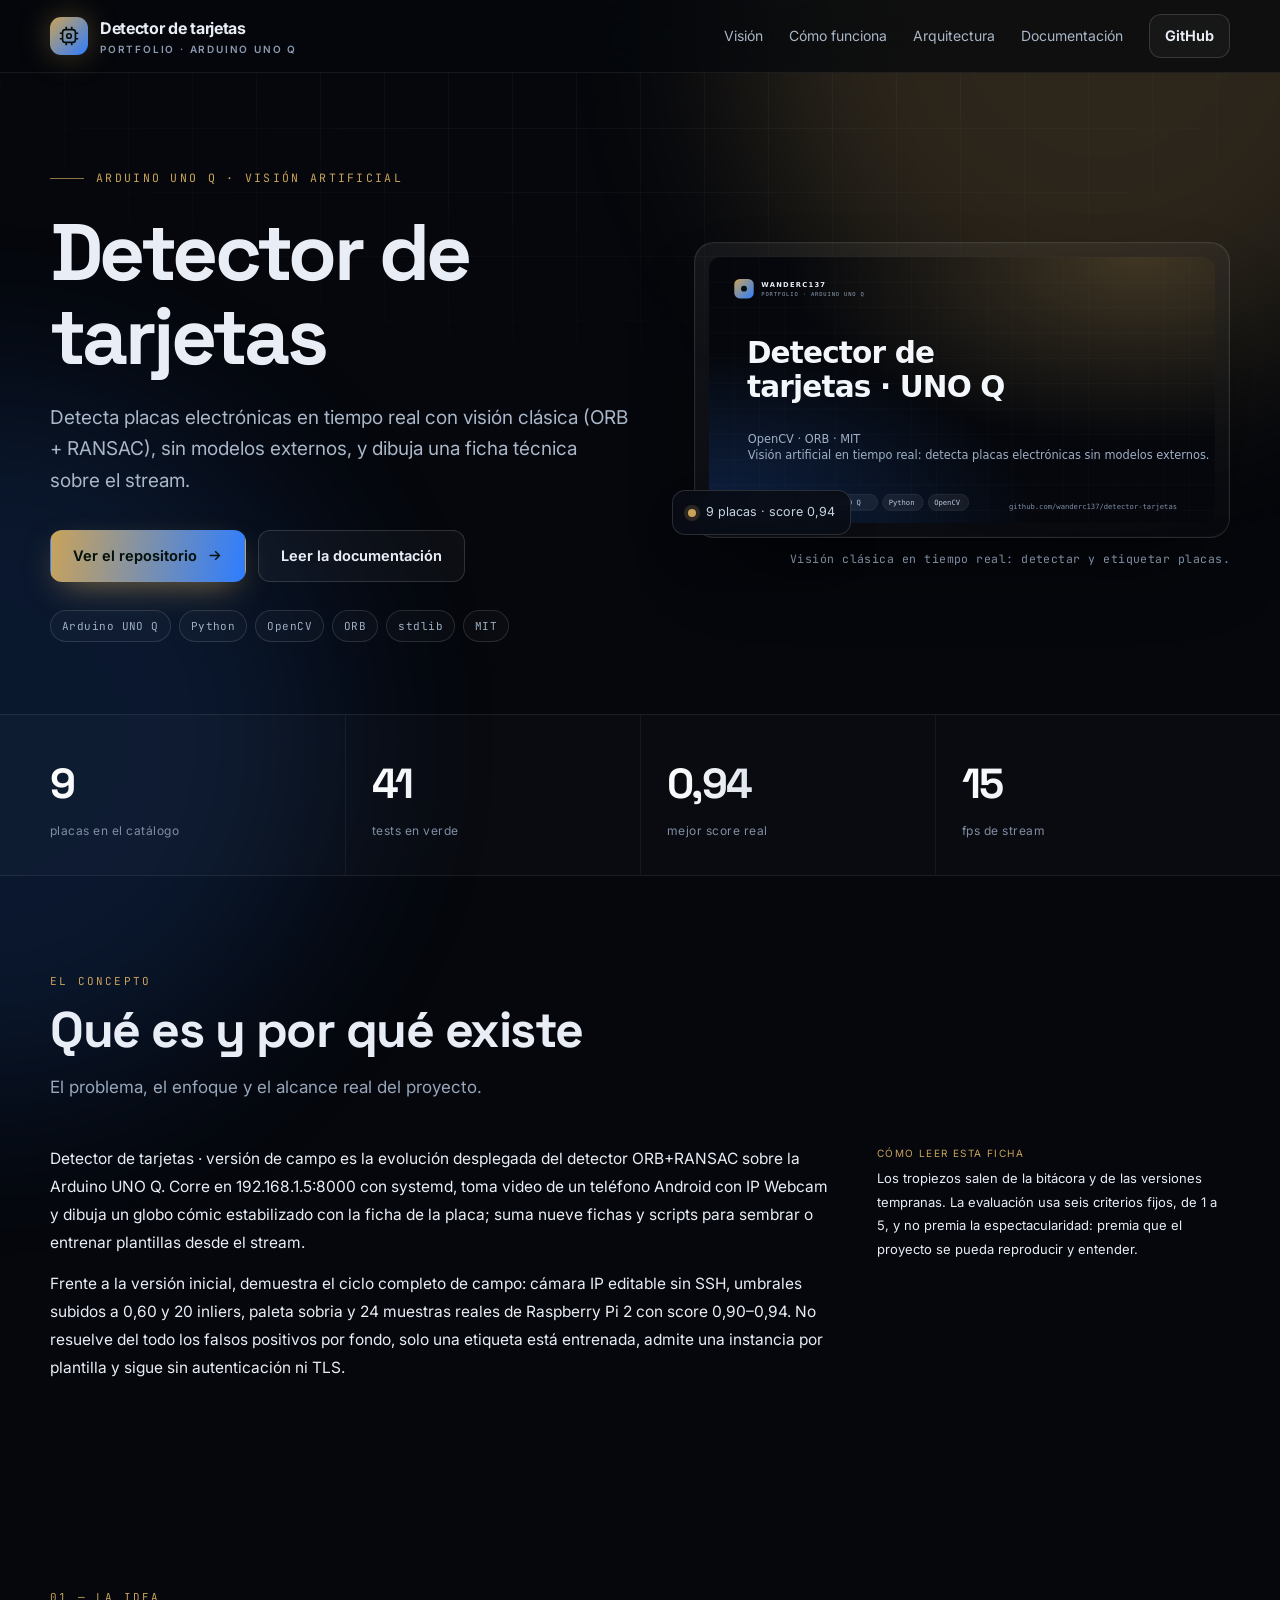
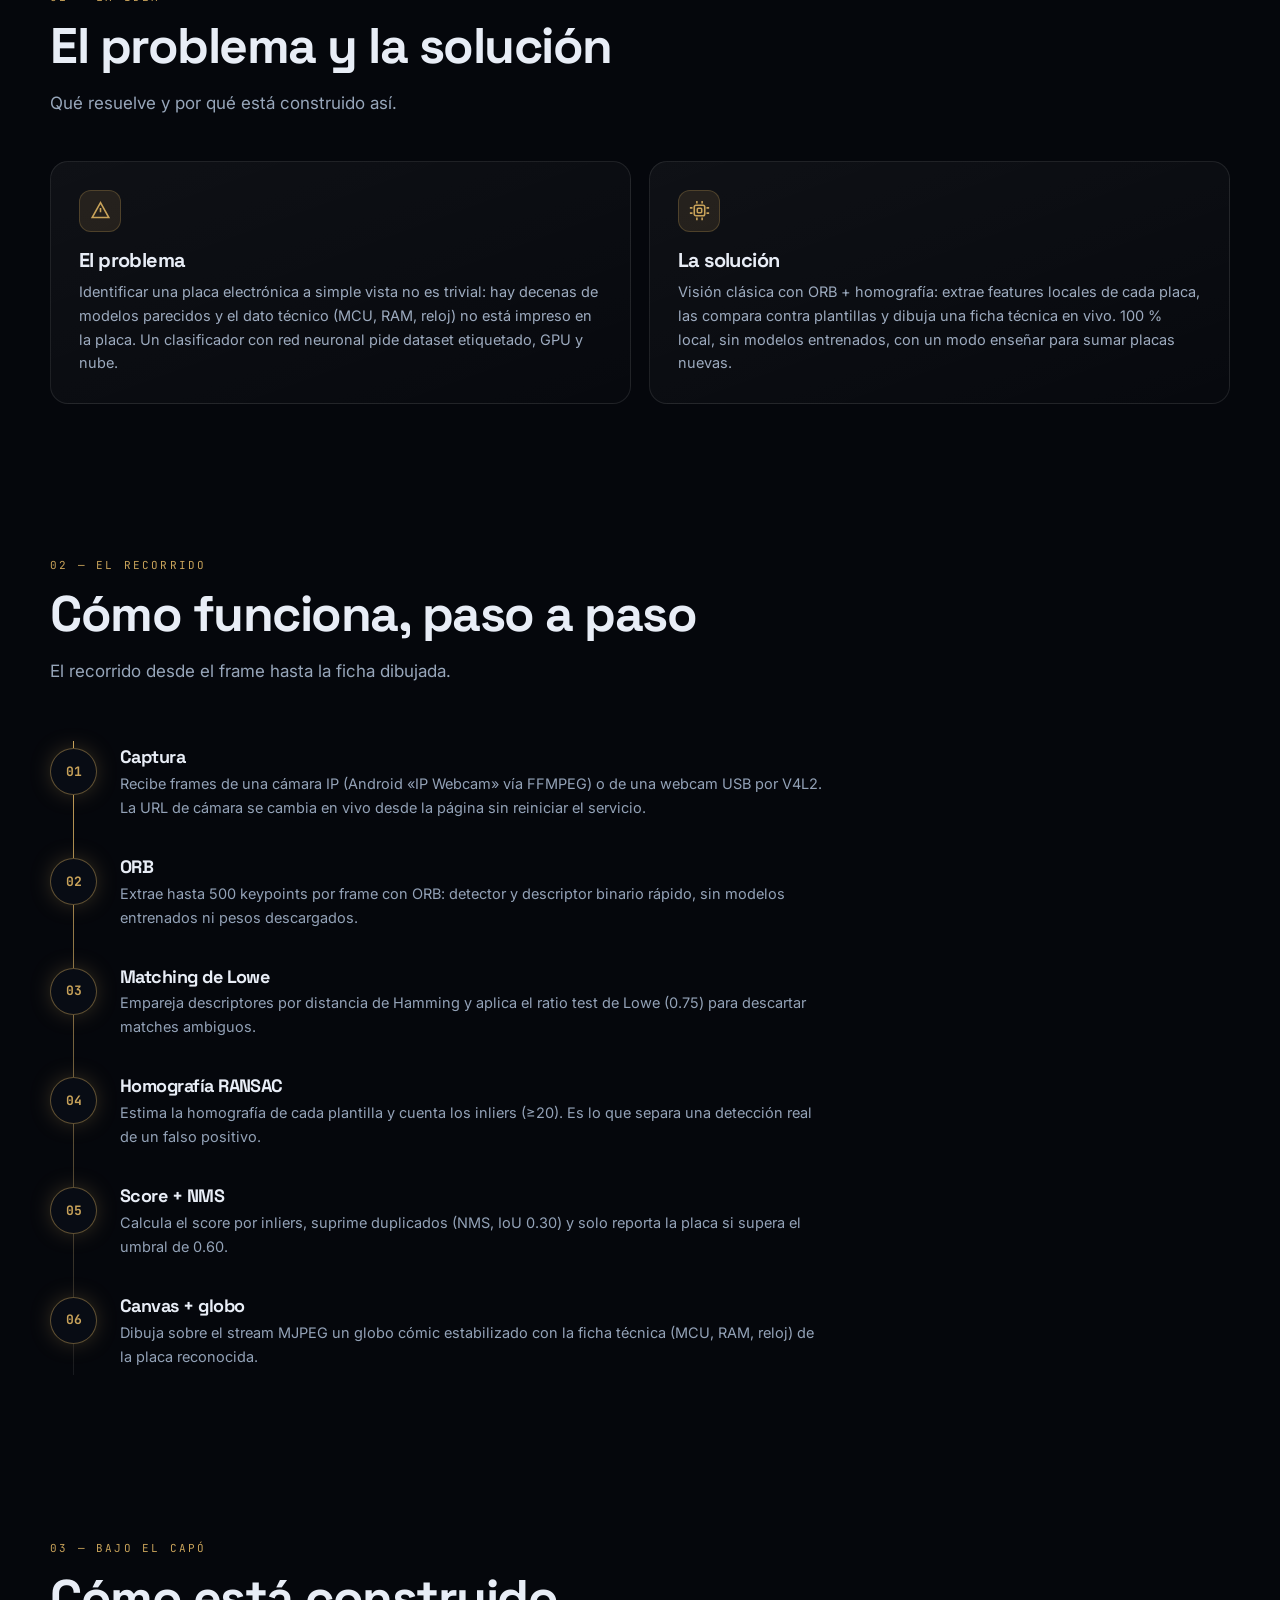
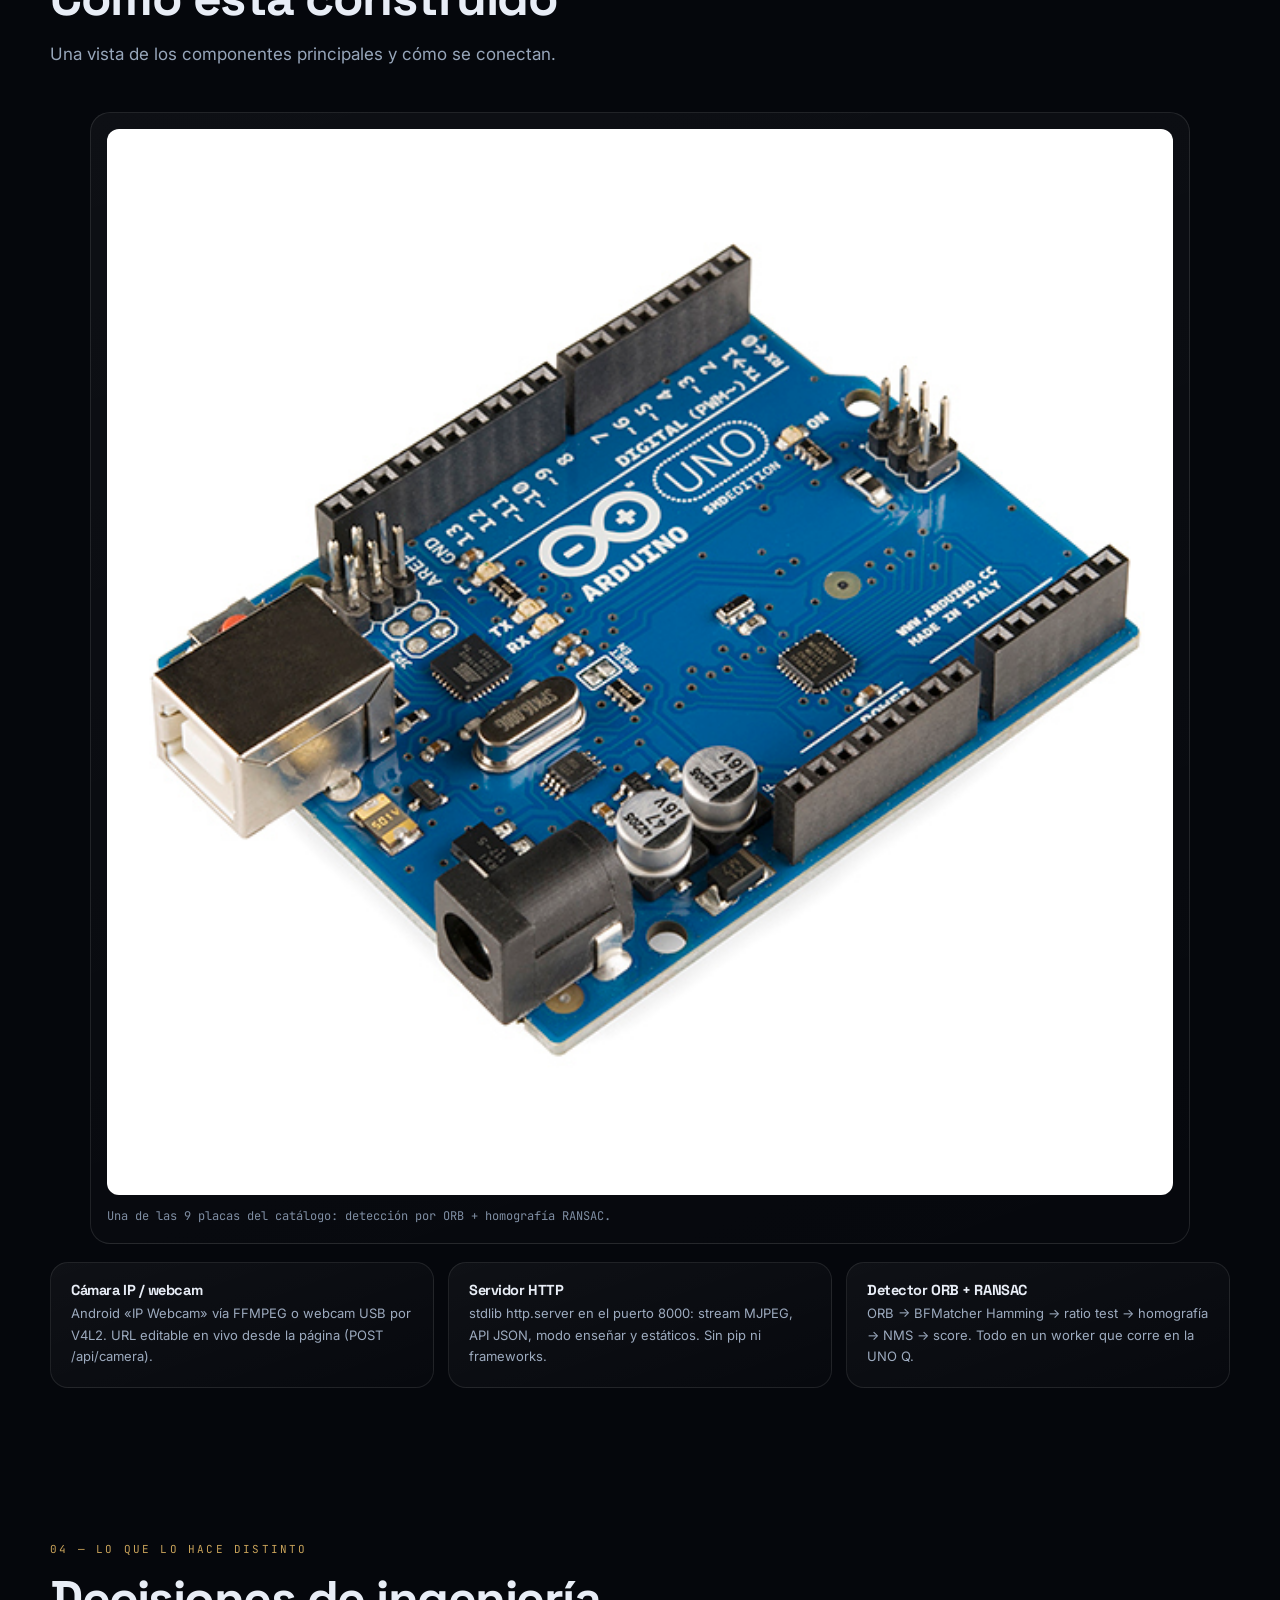
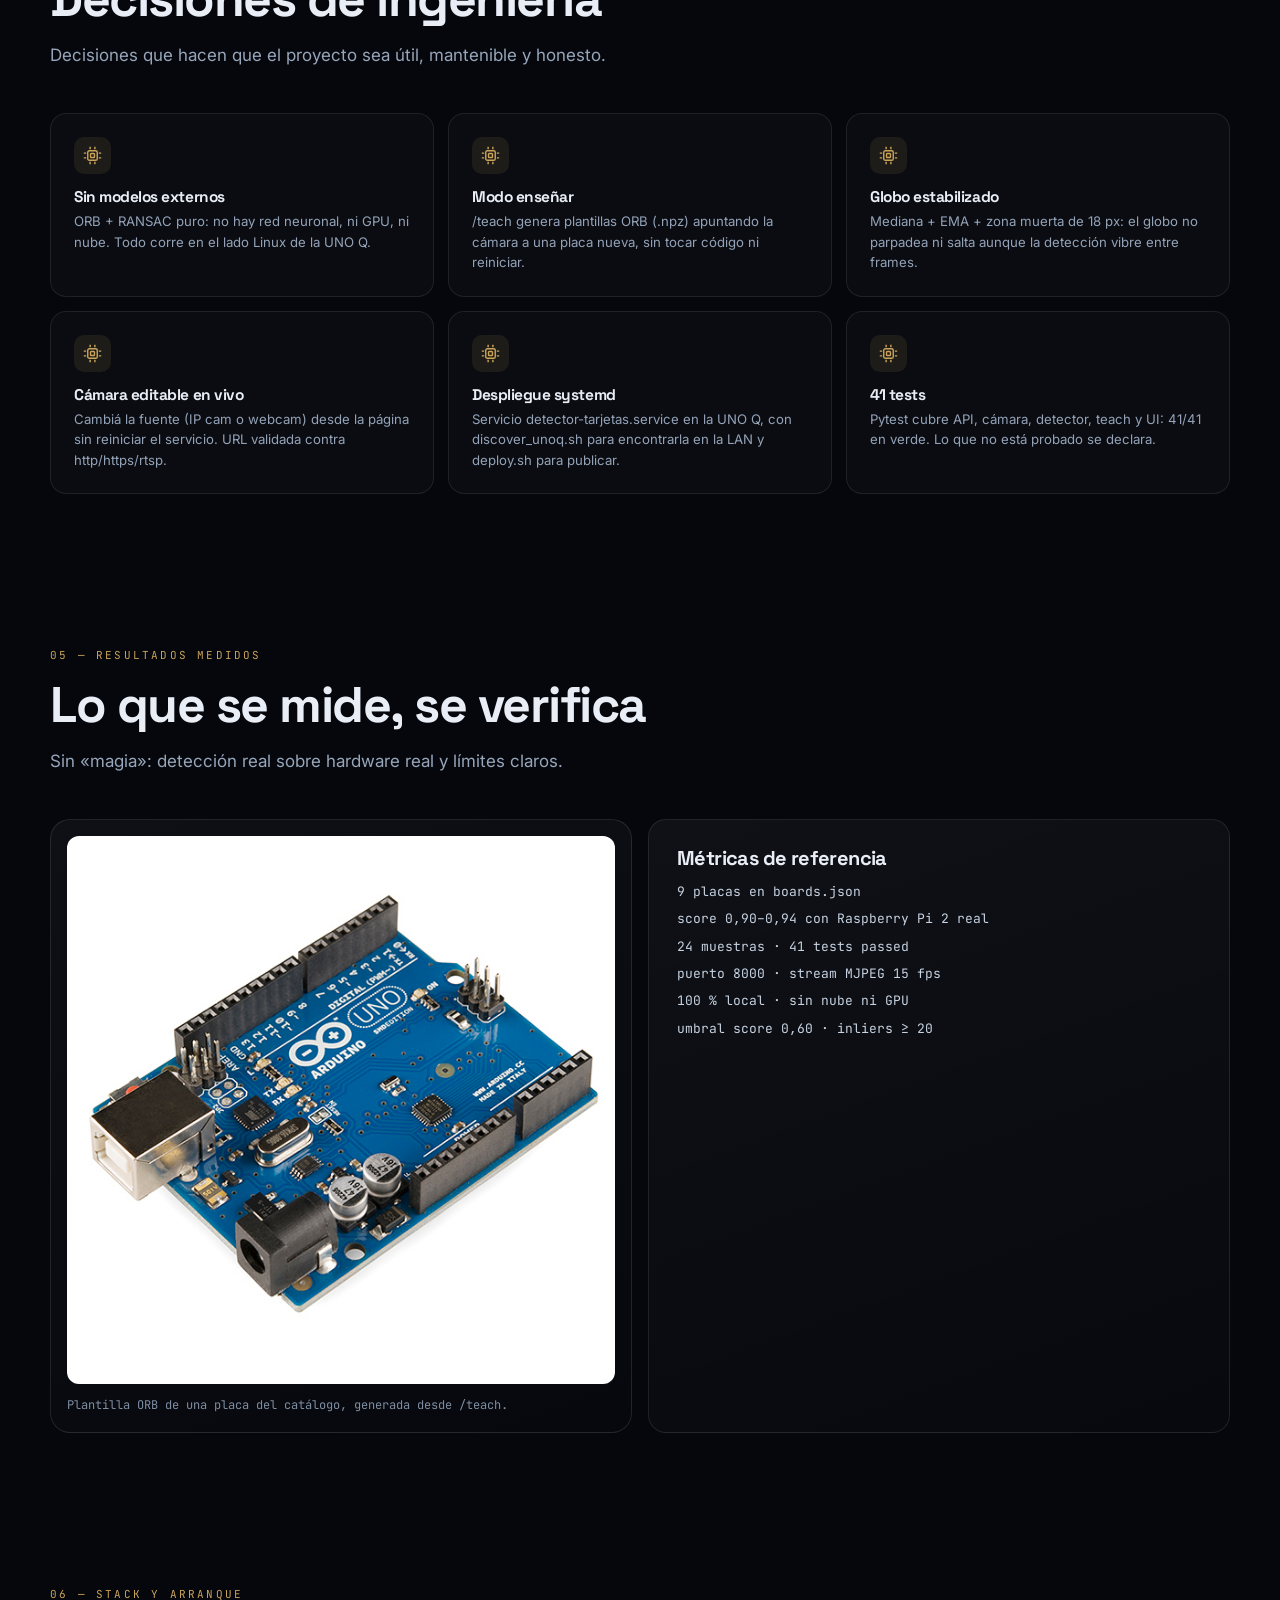
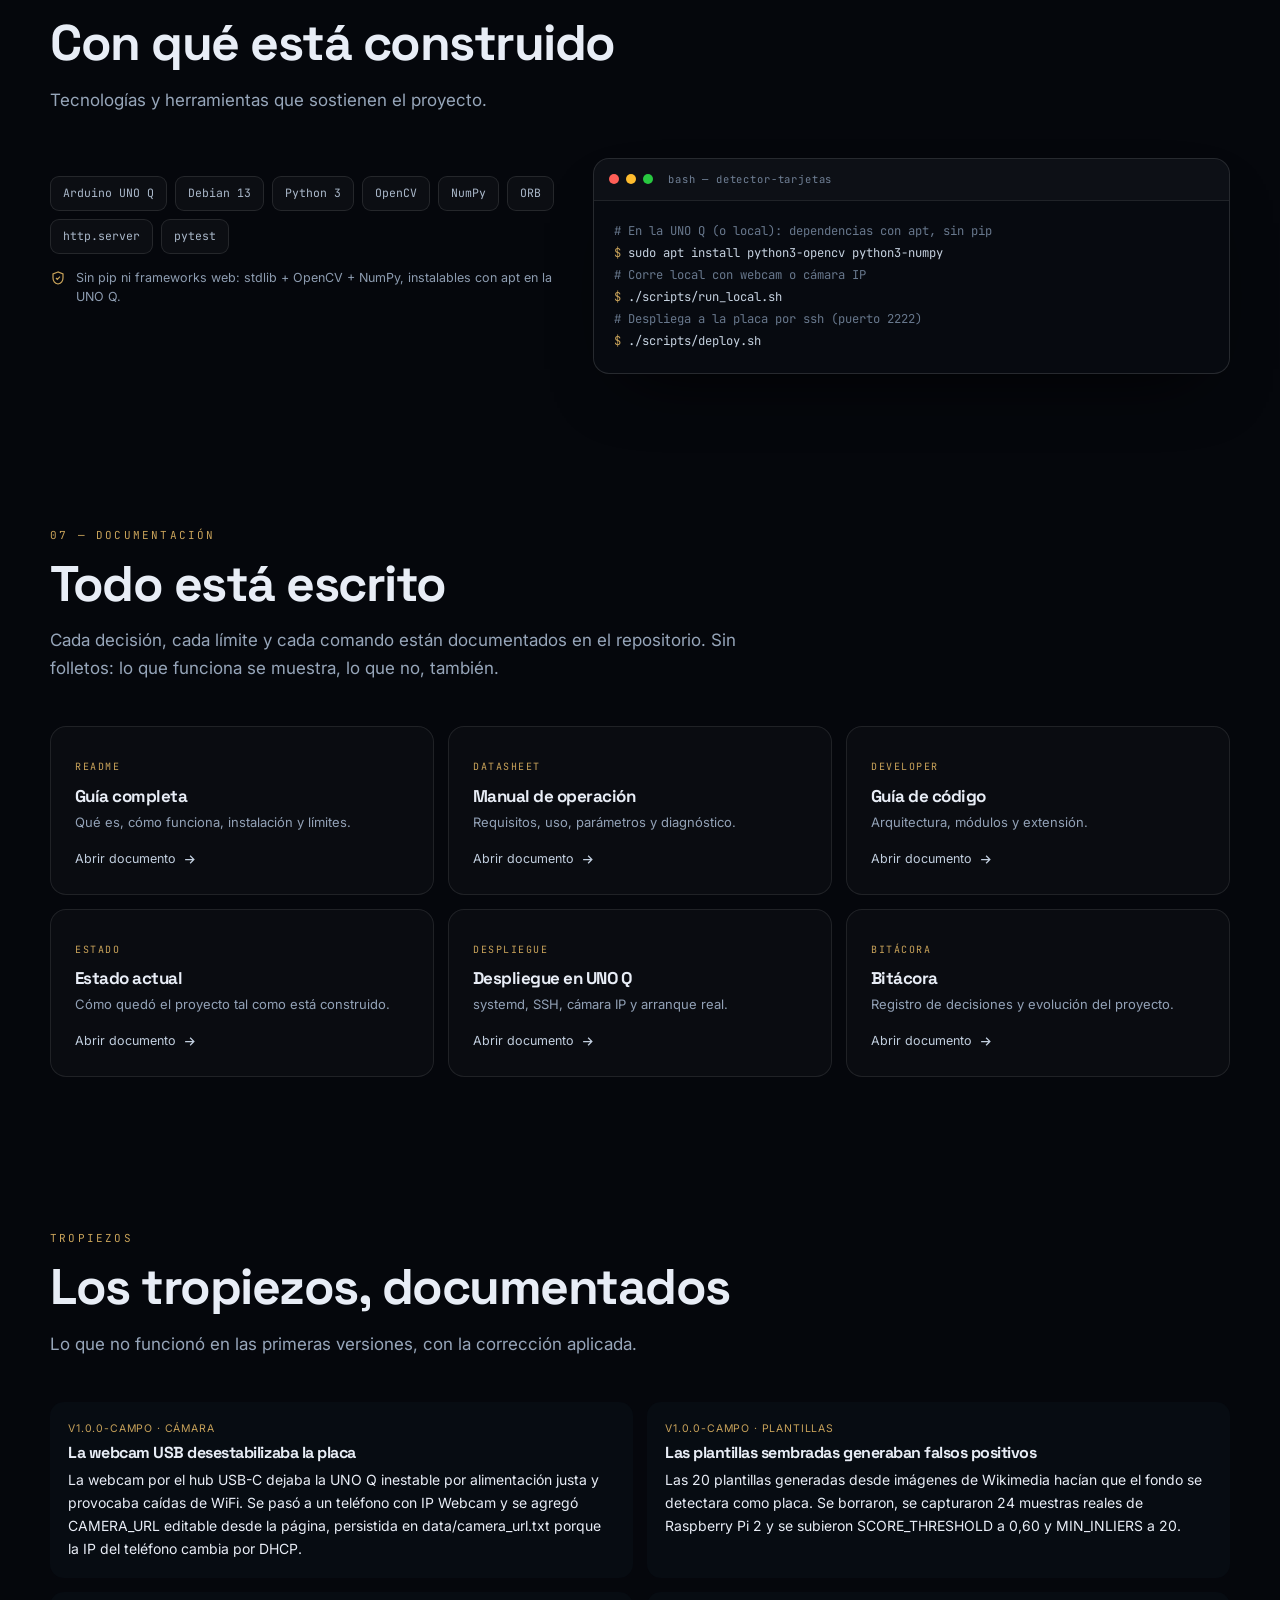
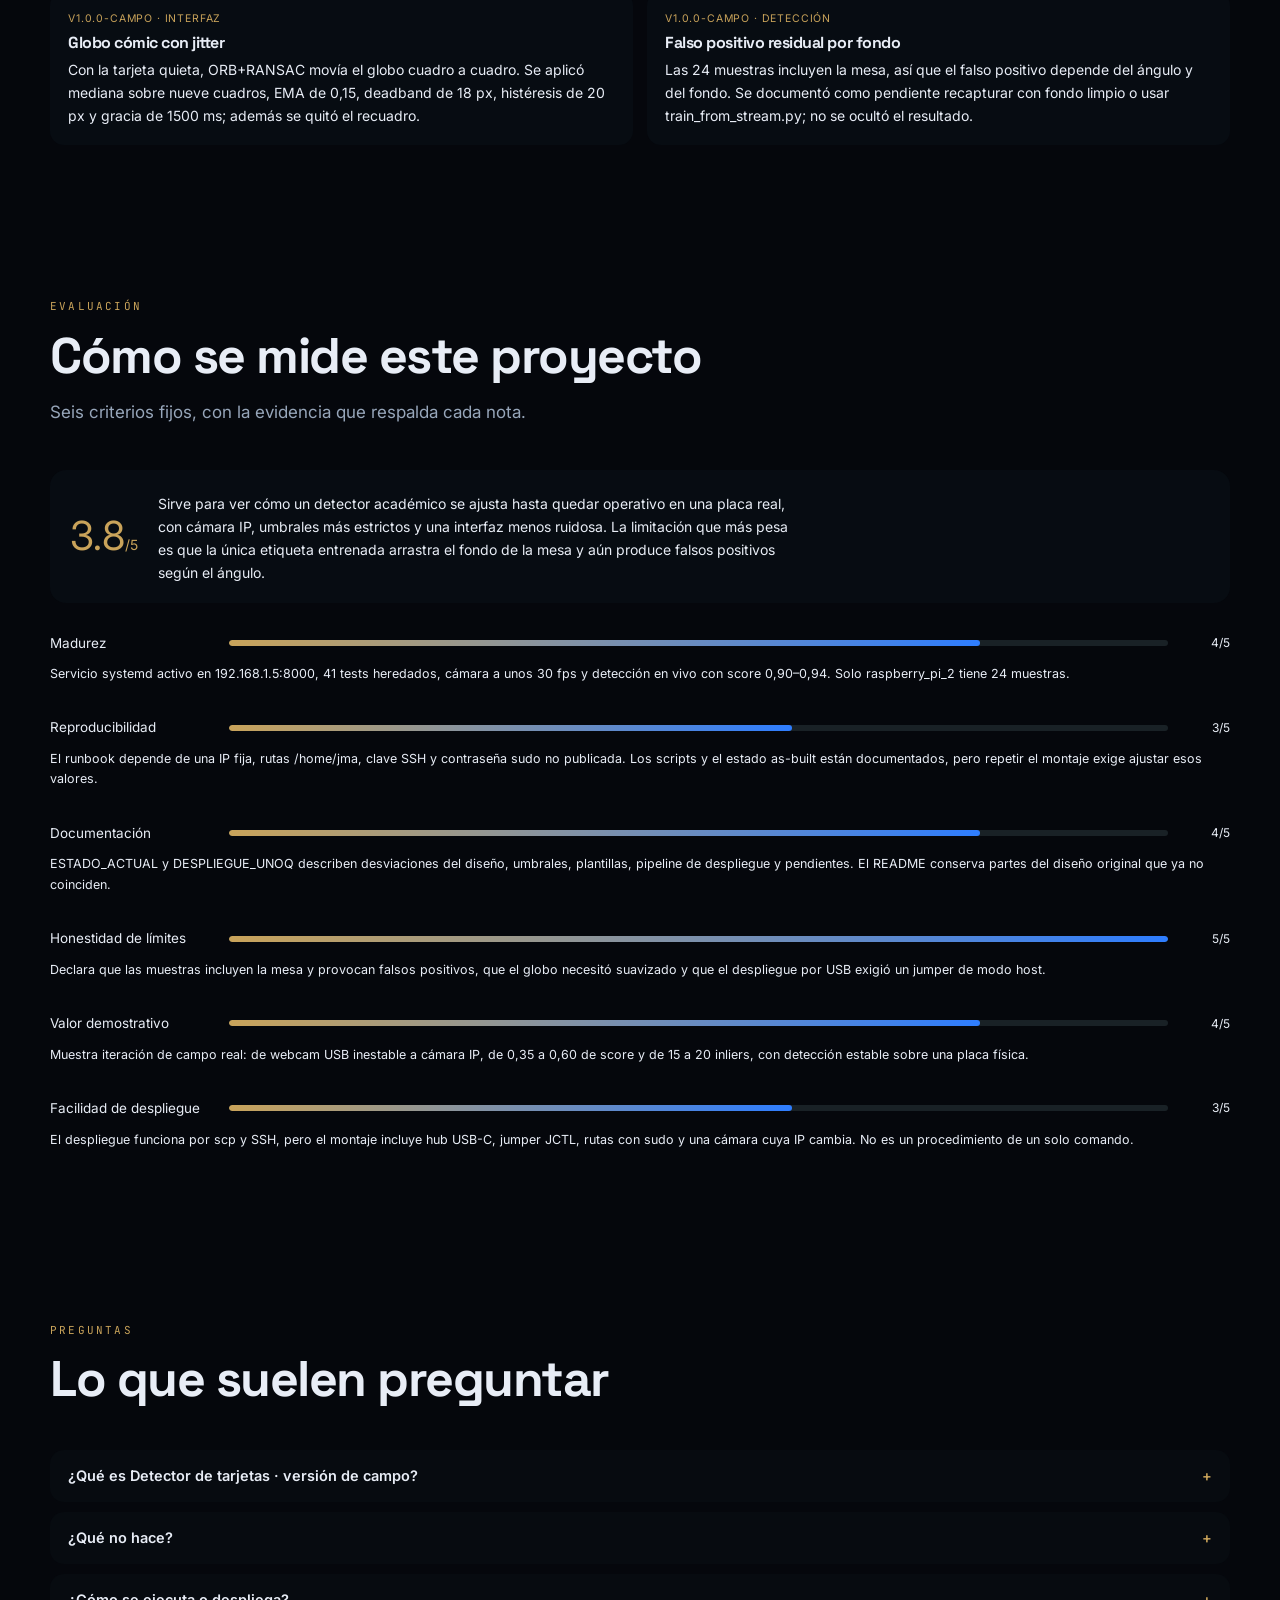
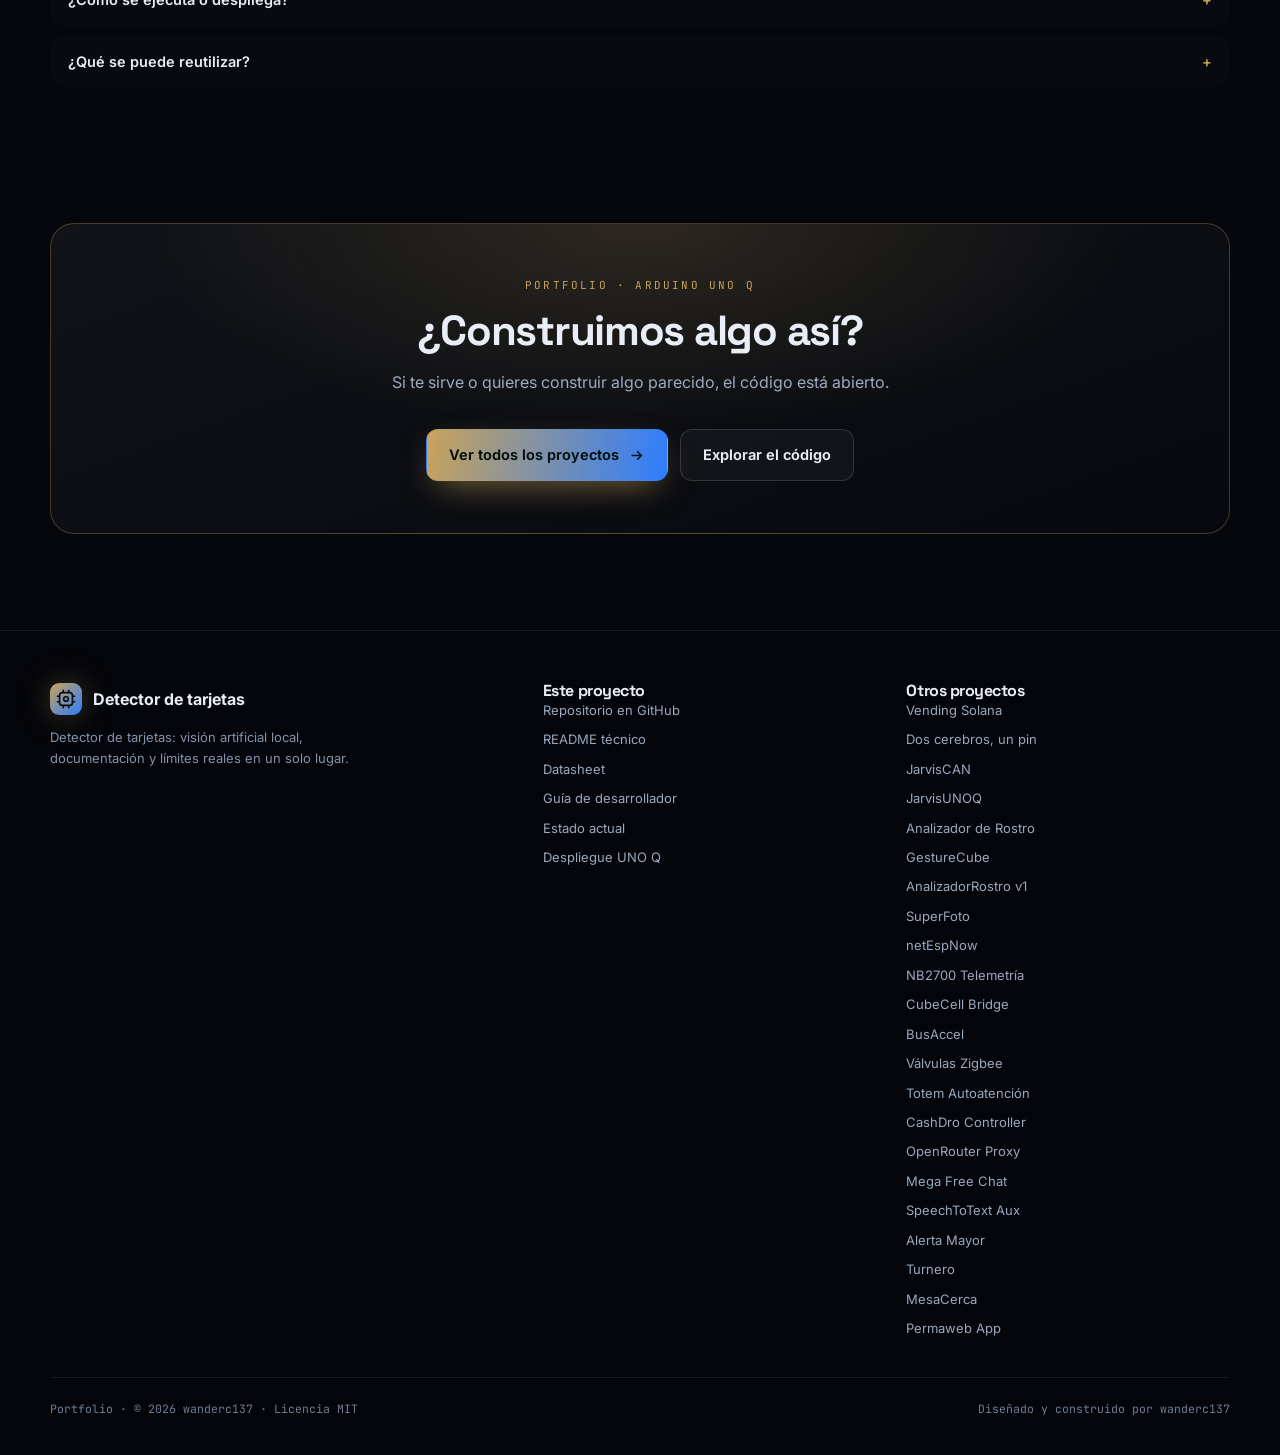
==== commit 4a9a22f3: "docs: README y landing con concepto, tropiezos, evaluación y FAQ" ====
--- a/docs/index.html
+++ b/docs/index.html
@@ -4,19 +4,19 @@
 <head>
 <meta charset="utf-8"/>
 <meta content="width=device-width, initial-scale=1" name="viewport"/>
-<title>Detector de Tarjetas — Arduino UNO Q</title>
-<meta content="Una aplicación web que reconoce placas electrónicas en el video de una webcam USB y dibuja recuadros con globos de cómic sobre cada una: Arduino UNO R3, Nano, Raspberry Pi 4 y Raspberry Pi 5. Toda la captura y la inferencia ocurren en la placa, sin nube." name="description"/>
+<title>Detector de tarjetas · Arduino UNO Q</title>
+<meta content="Visión artificial en tiempo real, 100% local: detecta placas electrónicas con ORB + RANSAC sobre una Arduino UNO Q." name="description"/>
 <meta content="wanderc137" name="author"/>
 <meta content="website" property="og:type"/>
-<meta content="Detector de Tarjetas — Arduino UNO Q" property="og:title"/>
-<meta content="Una aplicación web que reconoce placas electrónicas en el video de una webcam USB y dibuja recuadros con globos de cómic sobre cada una: Arduino UNO R3, Nano, Raspberry Pi 4 y Raspberry Pi 5. Toda la captura y la inferencia ocurren en la placa, sin nube." property="og:description"/>
+<meta content="Detector de tarjetas · Arduino UNO Q" property="og:title"/>
+<meta content="Visión artificial en tiempo real, 100% local: detecta placas electrónicas con ORB + RANSAC sobre una Arduino UNO Q." property="og:description"/>
 <meta content="https://wanderc137.github.io/detector-tarjetas/" property="og:url"/>
 <meta content="https://wanderc137.github.io/detector-tarjetas/assets/og.png" property="og:image"/>
 <meta content="summary_large_image" name="twitter:card"/>
-<meta content="Detector de Tarjetas — Arduino UNO Q" name="twitter:title"/>
-<meta content="Una aplicación web que reconoce placas electrónicas en el video de una webcam USB y dibuja recuadros con globos de cómic sobre cada una: Arduino UNO R3, Nano, Raspberry Pi 4 y Raspberry Pi 5. Toda la captura y la inferencia ocurren en la placa, sin nube." name="twitter:description"/>
+<meta content="Detector de tarjetas · Arduino UNO Q" name="twitter:title"/>
+<meta content="Visión artificial en tiempo real, 100% local: detecta placas electrónicas con ORB + RANSAC sobre una Arduino UNO Q." name="twitter:description"/>
 <meta content="https://wanderc137.github.io/detector-tarjetas/assets/og.png" name="twitter:image"/>
-<link href="data:image/svg+xml,&lt;svg xmlns='http://www.w3.org/2000/svg' viewBox='0 0 100 100'&gt;&lt;rect width='100' height='100' rx='22' fill='%2305070c'/&gt;&lt;rect x='22' y='22' width='56' height='56' rx='12' fill='none' stroke='%2322C55E' stroke-width='7'/&gt;&lt;circle cx='50' cy='50' r='9' fill='%2322C55E'/&gt;&lt;/svg&gt;" rel="icon"/>
+<link href="data:image/svg+xml,&lt;svg xmlns='http://www.w3.org/2000/svg' viewBox='0 0 100 100'&gt;&lt;rect width='100' height='100' rx='22' fill='%2305070c'/&gt;&lt;rect x='22' y='22' width='56' height='56' rx='12' fill='none' stroke='%23C9A35A' stroke-width='7'/&gt;&lt;circle cx='50' cy='50' r='9' fill='%23C9A35A'/&gt;&lt;/svg&gt;" rel="icon"/>
 <link href="https://fonts.googleapis.com" rel="preconnect"/>
 <link crossorigin="" href="https://fonts.gstatic.com" rel="preconnect"/>
 <link href="https://fonts.googleapis.com/css2?family=Inter:wght@400;500;600;700&amp;family=JetBrains+Mono:wght@400;500;600&amp;family=Space+Grotesk:wght@500;600;700&amp;display=swap" rel="stylesheet"/>
@@ -274,7 +274,7 @@
 
 </style>
 </head>
-<body style="--accent:#22C55E;--accent2:#F59E0B">
+<body style="--accent:#C9A35A;--accent2:#2E7DFF">
 <div class="grid-overlay"></div>
 <div class="glow one"></div>
 <div class="glow two"></div>
@@ -282,7 +282,7 @@
 <div class="wrap nav-inner">
 <a class="brand" href="#top">
 <span class="brand-mark"><svg viewbox="0 0 24 24"><rect height="14" rx="3" width="14" x="5" y="5"></rect><path d="M9 2v3M15 2v3M9 19v3M15 19v3M2 9h3M2 15h3M19 9h3M19 15h3"></path><circle cx="12" cy="12" r="2.5"></circle></svg></span>
-<span>Pasillo Seguro<small>Portfolio · Arduino UNO Q</small></span>
+<span>Detector de tarjetas<small>Portfolio · Arduino UNO Q</small></span>
 </a>
 <nav aria-label="Navegación" class="nav-links">
 <a href="#problema">Visión</a>
@@ -294,1810 +294,118 @@
 </div>
 </header>
 <main id="top">
-<section class="hero"><div class="wrap hero-grid"><div class="hero-copy"><div class="eyebrow">Arduino UNO Q · OpenCV · ORB</div><h1>Detector de <span class="grad">Tarjetas</span></h1><p class="lead">Una aplicación web que reconoce placas electrónicas en el video de una webcam USB y dibuja recuadros con globos de cómic sobre cada una: Arduino UNO R3, Nano, Raspberry Pi 4 y Raspberry Pi 5. Toda la captura y la inferencia ocurren en la placa, sin nube.</p><div class="hero-actions"><a class="btn btn-primary" href="https://github.com/wanderc137/detector-tarjetas" rel="noopener" target="_blank">Ver el repositorio</a><a class="btn btn-ghost" href="#concepto">Cómo funciona</a></div><div class="badges"><span class="badge">ORB + homografía</span><span class="badge">Webcam USB</span><span class="badge">15 fps</span><span class="badge">0 GPU</span></div></div>
-<div class="hero-visual"><div class="visual-frame" style="padding:18px">
-<svg aria-label="Teléfono, UNO Q y alerta por color" role="img" style="width:100%;height:auto;display:block" viewbox="0 0 520 320">
-<defs><lineargradient id="pg" x1="0" x2="1" y1="0" y2="1">
-<stop offset="0" stop-color="#00D8C0"></stop><stop offset="1" stop-color="#2E7DFF"></stop>
-</lineargradient></defs>
-<rect fill="none" height="190" rx="14" stroke="#00D8C0" stroke-width="2" width="120" x="18" y="70"></rect>
-<rect fill="rgba(0,216,192,.10)" height="132" rx="6" stroke="#2E7DFF" width="84" x="36" y="92"></rect>
-<circle cx="78" cy="244" fill="#00D8C0" r="5"></circle>
-<text fill="#9db4bd" font-family="monospace" font-size="11" text-anchor="middle" x="78" y="58">IP Webcam</text>
-<path d="M150 165h74" stroke="url(#pg)" stroke-dasharray="6 4" stroke-width="2"></path>
-<path d="M218 159l10 6-10 6" fill="#2E7DFF"></path>
-<rect fill="rgba(0,216,192,.08)" height="94" rx="12" stroke="#00D8C0" stroke-width="2" width="150" x="236" y="118"></rect>
-<text fill="#e6f0f3" font-family="monospace" font-size="12" text-anchor="middle" x="311" y="158">UNO Q</text>
-<text fill="#9db4bd" font-family="monospace" font-size="10" text-anchor="middle" x="311" y="178">decode · riesgo</text>
-<path d="M398 165h56" stroke="url(#pg)" stroke-dasharray="6 4" stroke-width="2"></path>
-<path d="M448 159l10 6-10 6" fill="#2E7DFF"></path>
-<rect fill="none" height="138" rx="10" stroke="#14F195" stroke-width="4" width="42" x="462" y="96"></rect>
-<text fill="#14F195" font-family="monospace" font-size="10" text-anchor="middle" x="483" y="86">verde</text>
-</svg></div>
-<div class="visual-caption">Del stream MJPEG al riesgo de choque, en la placa.</div></div>
-</div></section>
-
-
-
-
-
-
-
-
-<div class="rich-block"><section class="section" id="concepto"><div class="wrap"><div class="section-head"><div class="kicker">El concepto</div><h2>Qué es y por qué existe</h2><p class="section-sub">El problema, el enfoque y el alcance real del proyecto.</p></div><div class="concept-grid"><div><p>Detector de tarjetas es una aplicación web local que reconoce placas electrónicas en el video de una webcam USB. Usa OpenCV ORB, BFMatcher con ratio test y homografía RANSAC para comparar el cuadro contra plantillas que el usuario enseña desde /teach; al detectar, dibuja un globo cómic con MCU, RAM y reloj. Trae fichas de Arduino UNO R3, Nano, Raspberry Pi 4 y Pi 5.</p><p>La versión 1.0.0 demuestra que se puede hacer detección multinstancia sin redes neuronales, sin GPU y sin internet, con 41 tests y una inferencia objetivo de 200–300 ms en ARM64. No es un clasificador genérico ni hace OCR: solo reconoce lo enseñado y depende de la calidad de las muestras. En esta etapa el despliegue físico en la UNO Q quedó pendiente porque la placa no era accesible por red ni por ADB.</p></div><div class="concept-side"><div class="k">Cómo leer esta ficha</div><p>Los tropiezos salen de la bitácora y de las versiones tempranas. La evaluación usa seis criterios fijos, de 1 a 5, y no premia la espectacularidad: premia que el proyecto se pueda reproducir y entender.</p></div></div></div></section><section class="section tight"><div class="wrap"><div class="section-head"><div class="kicker">El proyecto en detalle</div><h2>Documentación preservada</h2><p class="section-sub">El README original, completo y en su contexto.</p></div><div class="detail rich">
-<p><strong>Visión artificial en tiempo real, 100 % local, sin modelos externos.</strong></p>
-<p>Aplicación web auto-contenida que <strong>reconoce placas electrónicas</strong> (Arduino UNO R3,
-Arduino Nano, Raspberry Pi 4 y Raspberry Pi 5) en el video de una webcam USB y
-dibuja <strong>recuadros verdes con globos cómic</strong> que muestran la información técnica
-de cada placa sobre la imagen en vivo.</p>
-<p>Corre en el <strong>lado Linux de una Arduino UNO Q</strong> (Debian ARM64) y también en un
-<strong>notebook x86_64</strong> para desarrollo. El navegador solo abre la página: toda la
-captura, la inferencia y el servidor viven en la placa.</p>
-<blockquote>
-<p><strong>Versión:</strong> 1.0.0 · <strong>Estado:</strong> código auditado y aprobado · <strong>Tests:</strong> 41/41
-pasando en el notebook · <strong>Despliegue en UNO Q:</strong> pendiente (ver
-<a href="#estado-actual-verificado">Estado actual verificado</a>).</p>
-</blockquote>
-<hr/>
-<h2 id="tabla-de-contenidos">Tabla de contenidos</h2>
-<ol>
-<li><a href="#qué-es">Qué es</a></li>
-<li><a href="#características">Características</a></li>
-<li><a href="#principio-de-funcionamiento">Principio de funcionamiento</a></li>
-<li><a href="#hardware-y-conexión">Hardware y conexión</a></li>
-<li><a href="#requisitos">Requisitos</a></li>
-<li><a href="#puesta-en-marcha-local-notebook">Puesta en marcha local (notebook)</a></li>
-<li><a href="#despliegue-en-la-arduino-uno-q">Despliegue en la Arduino UNO Q</a></li>
-<li><a href="#modo-enseñar-paso-a-paso">Modo enseñar paso a paso</a></li>
-<li><a href="#uso-diario">Uso diario</a></li>
-<li><a href="#fichas-técnicas-incluidas">Fichas técnicas incluidas</a></li>
-<li><a href="#api-http">API HTTP</a></li>
-<li><a href="#rendimiento-y-ajustes">Rendimiento y ajustes</a></li>
-<li><a href="#resolución-de-problemas">Resolución de problemas</a></li>
-<li><a href="#seguridad-y-advertencias">Seguridad y advertencias</a></li>
-<li><a href="#estado-actual-verificado">Estado actual verificado</a></li>
-<li><a href="#estructura-del-repositorio">Estructura del repositorio</a></li>
-<li><a href="#licencia-y-uso">Licencia y uso</a></li>
-</ol>
-<hr/>
-<h2 id="que-es">Qué es</h2>
-<p><code>detector-tarjetas</code> es una aplicación de <strong>detección de objetos por plantillas
-visuales</strong>. No usa redes neuronales, no descarga pesos, no consulta servicios en
-la nube y no necesita GPU. La detección se resuelve con <strong>OpenCV ORB +
-homografía RANSAC</strong> y un conjunto de plantillas que el propio usuario enseña
-desde el navegador apuntando la cámara a cada placa.</p>
-<p>El resultado se presenta como una <strong>escena de cómic</strong>: cada placa detectada
-recibe un recuadro verde con esquinas estilo visor y un globo de diálogo blanco
-con borde negro que resume tres datos (MCU, RAM y reloj). Al hacer clic sobre la
-placa o el globo se abre un panel lateral con la ficha técnica completa.</p>
-<table>
-<thead>
-<tr>
-<th>Aspecto</th>
-<th>Detalle</th>
-</tr>
-</thead>
-<tbody>
-<tr>
-<td>Tipo</td>
-<td>Aplicación web de visión en tiempo real</td>
-</tr>
-<tr>
-<td>Detección</td>
-<td>ORB + BFMatcher (Hamming) + ratio test + homografía RANSAC</td>
-</tr>
-<tr>
-<td>Placas de fábrica</td>
-<td>Arduino UNO R3, Arduino Nano (R3), Raspberry Pi 4, Raspberry Pi 5</td>
-</tr>
-<tr>
-<td>Entrada</td>
-<td>Webcam USB UVC (<code>/dev/video0</code>, 640×480, MJPG)</td>
-</tr>
-<tr>
-<td>Salida</td>
-<td>Stream MJPEG + API JSON + canvas con recuadros y globos</td>
-</tr>
-<tr>
-<td>Hardware destino</td>
-<td>Arduino UNO Q, lado Linux Debian ARM64</td>
-</tr>
-<tr>
-<td>Alternativa</td>
-<td>Notebook Linux x86_64 con webcam</td>
-</tr>
-<tr>
-<td>Dependencias externas</td>
-<td>Ninguna en runtime (solo OpenCV del sistema)</td>
-</tr>
-<tr>
-<td>Autenticación</td>
-<td>No (pensada para LAN de confianza)</td>
-</tr>
-</tbody>
-</table>
-<h3 id="lo-que-no-es">Lo que <strong>no</strong> es</h3>
-<ul>
-<li>No es un clasificador genérico de componentes electrónicos: reconoce <strong>solo las
-  etiquetas que fueron enseñadas</strong>.</li>
-<li>No identifica marcas, números de serie ni texto (no hace OCR).</li>
-<li>No es un servicio de internet: no hay TLS, usuarios ni cuentas.</li>
-<li>No funciona "de fábrica" sin entrenar: las fichas técnicas vienen cargadas,
-  pero <strong>las plantillas ORB se generan al enseñar cada placa</strong>.</li>
-</ul>
-<hr/>
-<h2 id="caracteristicas">Características</h2>
-<ul>
-<li>🎥 <strong>Stream MJPEG</strong> en vivo a 640×480, calidad JPEG 85, hasta 15 fps.</li>
-<li>🧠 <strong>Detección multinstancia</strong>: varias placas distintas y varias copias del
-  mismo modelo en el mismo cuadro, separadas por clustering espacial.</li>
-<li>💬 <strong>Globos cómic</strong> dibujados en <code>&lt;canvas&gt;</code>: nombre corto + MCU + RAM + reloj,
-  con colita que apunta a la placa y evitación de solapamientos.</li>
-<li>🖱️ <strong>Ficha completa al clic</strong>: panel lateral con MCU/SoC, reloj, RAM,
-  almacenamiento, GPIO, voltaje, dimensiones, conectividad, año, descripción y
-  enlace a la documentación oficial.</li>
-<li>🎓 <strong>Modo enseñar</strong> (<code>/teach</code>): captura de muestras por etiqueta, recarga en
-  caliente, borrado por etiqueta o total, todo desde el navegador.</li>
-<li>🛟 <strong>Tolerancia a fallos</strong>: sin cámara se muestra un frame de estado y la API
-  reporta <code>camera.present=false</code>; reconexión automática cada 2 s; sin plantillas
-  la UI invita a entrenar; cámara ausente, plantillas corruptas y cuerpos JSON
-  inválidos se manejan sin tumbar el servidor.</li>
-<li>🧩 <strong>Sin dependencias de frontend</strong>: HTML, CSS y JavaScript puros, sin CDNs,
-  sin frameworks, sin fuentes externas. Tipografías del sistema.</li>
-<li>🔁 <strong>Mismo código x86_64 / ARM64</strong>: <code>opencv-python-headless</code> en desarrollo y
-  <code>python3-opencv</code> del sistema en la UNO Q.</li>
-<li>🧪 <strong>41 tests automatizados</strong> con imágenes sintéticas (sin necesidad de cámara
-  ni hardware).</li>
-</ul>
-<hr/>
-<h2 id="principio-de-funcionamiento">Principio de funcionamiento</h2>
-<h3 id="pipeline-completo">Pipeline completo</h3>
-<pre><code>                        /dev/video0  (webcam USB UVC)
-                              │
-                              │  V4L2 · MJPG · 640×480 · 15 fps
-                              ▼
-                 ┌─────────────────────────┐
-                 │  CameraCapture (hilo)   │
-                 │  · abre V4L2 y reintenta│
-                 │  · publica last_frame   │
-                 │  · frame_queue(maxsize=2)│
-                 └───────┬─────────┬───────┘
-                         │         │
-        last_frame ──────┘         └──────► frame_queue
-             │                                    │
-             ▼                                    ▼
-     /stream.mjpg                     ┌──────────────────────────────┐
-     (MJPEG a 15 fps)                 │  BoardDetector (hilo)        │
-                                      │  1. escala de grises         │
-                                      │  2. ORB: 500 keypoints       │
-                                      │  3. knnMatch Hamming k=2     │
-                                      │  4. ratio test de Lowe 0.75  │
-                                      │  5. homografía RANSAC (5 px) │
-                                      │  6. caja + score + NMS       │
-                                      └──────────────┬───────────────┘
-                                                     │ list[Detection]
-                                                     ▼
-                                      GET /api/detections  ◄── polling 250 ms
-                                                     │
-                                                     ▼
-                                      &lt;canvas&gt;: recuadro verde + globo cómic
-</code></pre>
-<h3 id="1-captura">1. Captura</h3>
-<p>El hilo <code>CameraCapture</code> abre la cámara con el backend <strong>V4L2</strong> (y cae a
-<code>CAP_ANY</code> si el driver no lo acepta), pide formato <strong>MJPG</strong>, 640×480 y 15 fps,
-y publica cada frame en dos lugares distintos:</p>
-<ul>
-<li><code>last_frame</code>: lo consume el stream MJPEG (siempre el frame más reciente, sin
-  bloquear).</li>
-<li><code>frame_queue</code>: cola acotada a <strong>2</strong> frames para el detector. Si se llena, se
-  descarta el frame viejo: al detector le interesa el presente, no acumular
-  atraso.</li>
-</ul>
-<p>Si la cámara no está disponible, publica un <strong>frame sintético de estado</strong>
-(<code>CAMARA NO DISPONIBLE</code>) y reintenta abrirla cada 2 segundos. El texto se dibuja
-sin acentos porque las fuentes Hershey de OpenCV no los representan.</p>
-<h3 id="2-extraccion-de-caracteristicas-orb">2. Extracción de características: ORB</h3>
-<p>Por cada frame, el detector convierte a grises y calcula <strong>ORB</strong> (<em>Oriented FAST
-and Rotated BRIEF</em>):</p>
-<ul>
-<li><strong>FAST</strong> detecta esquinas de forma muy rápida.</li>
-<li><strong>BRIEF</strong> describe cada esquina con un vector binario de 256 bits (32 bytes),
-  invariante a rotación.</li>
-<li>Se piden como máximo <strong>500 keypoints</strong> (<code>ORB_FEATURES</code>), con umbral de borde 31
-  y parche 31, puntuación Harris.</li>
-</ul>
-<p>La ventaja para este proyecto: ORB ya viene dentro de OpenCV, es liviano para
-ARM64 sin GPU y funciona bien con la <strong>textura impresa de las placas</strong>
-(silkscreen, serigrafía, conectores, pines, componentes).</p>
-<h3 id="3-matching-bfmatcher-ratio-test-de-lowe">3. Matching: BFMatcher + ratio test de Lowe</h3>
-<p>Cada plantilla guardada se compara contra los descriptores del frame con
-<code>BFMatcher(NORM_HAMMING)</code> y <code>knnMatch(k=2)</code>. Para cada descriptor de la plantilla
-se obtienen sus dos mejores candidatos en el frame; el match se acepta solo si:</p>
-<pre><code>distancia(mejor) &lt; 0.75 × distancia(segundo mejor)
-</code></pre>
-<p>Es el <strong>ratio test de Lowe</strong>: si el segundo candidato está casi tan cerca como el
-primero, el match es ambiguo y se descarta. Esto elimina la mayoría de los falsos
-positivos antes de la geometría.</p>
-<h3 id="4-homografia-ransac">4. Homografía RANSAC</h3>
-<p>Con los matches aceptados se estima una <strong>homografía</strong> de 3×3 con
-<code>cv2.findHomography(..., cv2.RANSAC, 5.0)</code>. La homografía describe cómo se
-transforma el plano de la imagen enseñada al plano del frame actual (perspectiva,
-rotación, escala). RANSAC descarta los matches que no son geométricamente
-consistentes; solo sobreviven los <strong>inliers</strong>.</p>
-<p>Se exige un mínimo de <strong>10 matches</strong> y <strong>15 inliers</strong>. Luego se proyectan las
-cuatro esquinas del área útil de la plantilla al frame, se obtiene su <em>bounding
-box</em> y se valida:</p>
-<ul>
-<li>polígono finito y no degenerado (el área del polígono debe ser al menos el 20 %
-  del área de su bounding box);</li>
-<li>caja de al menos 8×8 px;</li>
-<li>área entre <strong>2 % y 90 %</strong> del frame.</li>
-</ul>
-<h3 id="5-score-y-falsos-positivos">5. Score y falsos positivos</h3>
-<p>El score combina tres señales:</p>
-<pre><code>score = 0.6 × (inliers / matches)        proporción de matches consistentes
-      + 0.3 × (1 − distancia_media/90)   calidad del apareamiento
-      + 0.1 × min(1, área/2% × 0.5)      tamaño relativo de la detección
-</code></pre>
-<p>Una detección se publica solo si <code>score ≥ 0.35</code>. Después se aplica <strong>NMS</strong>
-(supresión de no máximos, IoU &gt; 0.30) y se <strong>agrupan</strong> detecciones de la misma
-etiqueta cuyos centros estén a menos de <strong>40 px</strong>, conservando la de mayor score.</p>
-<h3 id="6-varias-instancias-del-mismo-modelo">6. Varias instancias del mismo modelo</h3>
-<p>Para admitir dos UNO R3 iguales en el mismo cuadro, el detector repite el
-matching hasta <strong>4 veces por plantilla</strong>. Después de encontrar una instancia,
-<strong>elimina de la búsqueda todos los keypoints del frame que caen dentro de su
-caja</strong> (con 8 px de margen), no solo los inliers. Así el ratio test vuelve a ser
-discriminante para la segunda placa idéntica. Cada instancia recibe un
-<code>instance_id</code> (0, 1, 2…) ordenado por posición horizontal.</p>
-<h3 id="7-del-json-al-canvas">7. Del JSON al canvas</h3>
-<p>El servidor publica las detecciones con <strong>cajas normalizadas</strong> <code>[0, 1]</code> respecto
-del tamaño del frame. El navegador hace polling cada <strong>250 ms</strong>, escala las cajas
-al tamaño real del <code>&lt;img&gt;</code> (incluyendo <code>devicePixelRatio</code> y <code>ResizeObserver</code>) y
-dibuja:</p>
-<ul>
-<li>recuadro verde <code>#00ff3c</code> con glow y esquinas estilo visor;</li>
-<li>globo blanco con borde negro de 3 px, texto en tipografía cómic del sistema;</li>
-<li>colita triangular hacia la placa;</li>
-<li>reubicación automática si el globo se saldría de pantalla o pisaría a otro.</li>
-</ul>
-<h3 id="por-que-no-usa-modelos-externos">¿Por qué no usa modelos externos?</h3>
-<table>
-<thead>
-<tr>
-<th>Motivo</th>
-<th>Consecuencia</th>
-</tr>
-</thead>
-<tbody>
-<tr>
-<td><strong>Sin internet en el dispositivo</strong></td>
-<td>Nada que descargar, nada que actualizar, nada que falle sin red.</td>
-</tr>
-<tr>
-<td><strong>OpenCV ya está instalado</strong></td>
-<td>Cero dependencias nuevas en la UNO Q (<code>python3-opencv</code>).</td>
-</tr>
-<tr>
-<td><strong>Enseñanza en el lugar</strong></td>
-<td>Las plantillas se capturan con la cámara y la luz reales del lugar de uso; no hay <em>domain gap</em> entre dataset y realidad.</td>
-</tr>
-<tr>
-<td><strong>Privacidad</strong></td>
-<td>Ni una imagen sale de la LAN; no hay telemetría.</td>
-</tr>
-<tr>
-<td><strong>Costo/espacio</strong></td>
-<td>Sin pesos de modelos, sin GPU, sin RAM extra.</td>
-</tr>
-</tbody>
-</table>
-<p>La contrapartida es que <strong>hay que enseñar cada placa</strong> y que la robustez depende
-de la calidad de las muestras (ver <a href="#modo-enseñar-paso-a-paso">Modo enseñar</a>).
-Para cuatro placas conocidas y una LAN de confianza, el intercambio es muy
-favorable.</p>
-<hr/>
-<h2 id="hardware-y-conexion">Hardware y conexión</h2>
-<h3 id="modo-produccion-todo-corre-en-la-uno-q">Modo producción: todo corre en la UNO Q</h3>
-<pre><code>                    ┌───────────────────────────────────────────────┐
-                    │        Notebook / PC / teléfono               │
-                    │   Navegador:  http://&lt;ip-unoq&gt;:8000/          │
-                    │   (solo HTML/CSS/JS: no procesa video)        │
-                    └──────────────────────┬────────────────────────┘
-                                           │  Wi-Fi · LAN de confianza
-                                           ▼
-                    ┌───────────────────────────────────────────────┐
-                    │        Router Teltonika (LAN + DHCP)          │
-                    │        p. ej. 192.168.1.0/24                  │
-                    └──────────────────────┬────────────────────────┘
-                                           │  Ethernet o Wi-Fi
-                                           ▼
-┌──────────────────────────────────────────────────────────────────────────┐
-│  Arduino UNO Q                                                           │
-│                                                                          │
-│  ┌────────────────────────────────────┐  ┌────────────────────────────┐  │
-│  │ Lado Linux · Debian ARM64          │  │ Lado MCU · STM32U585       │  │
-│  │                                    │  │ (Zephyr; no se usa en      │  │
-│  │  app/server.py    :8000            │  │  esta versión)             │  │
-│  │  app/camera.py    V4L2             │  └────────────────────────────┘  │
-│  │  app/detector.py  ORB/RANSAC       │                                  │
-│  │  data/templates/  plantillas .npz  │                                  │
-│  └───────────────┬────────────────────┘                                  │
-│                  │  USB (hub USB-C si hace falta)                        │
-└──────────────────┼───────────────────────────────────────────────────────┘
-                   ▼
-          ┌──────────────────┐
-          │  Webcam USB UVC  │   640×480 · MJPG · 15 fps
-          │  (ej. Logitech)  │
-          └──────────────────┘
-</code></pre>
-<p>Puntos clave:</p>
-<ul>
-<li><strong>La aplicación corre en la UNO Q</strong>, no en el notebook. El notebook solo abre
-  el navegador y consume el stream MJPEG y el JSON.</li>
-<li>La webcam va conectada a la <strong>UNO Q</strong> (directamente o mediante un hub USB-C si
-  no queda un puerto libre). No va a la notebook.</li>
-<li>El router Teltonika solo transporta tráfico IP; <strong>no se modifica su
-  configuración</strong>.</li>
-<li>La placa necesita una dirección IP alcanzable desde el notebook. El modo
-  habitual es DHCP en la misma LAN.</li>
-</ul>
-<h3 id="modo-desarrollo-todo-corre-en-el-notebook">Modo desarrollo: todo corre en el notebook</h3>
-<pre><code>┌──────────────┐   USB   ┌─────────────────────────────────────┐
-│ Webcam USB   │────────►│ Notebook Linux x86_64               │
-└──────────────┘         │  .venv + opencv-python-headless     │
-                         │  python -m app.server (:8000)       │
-                         │  Navegador: http://localhost:8000/  │
-                         └─────────────────────────────────────┘
-</code></pre>
-<p>Es el modo recomendado para probar cambios de código, porque compilar y
-reiniciar es inmediato y no depende del estado de la placa.</p>
-<h3 id="alimentacion-y-puertos">Alimentación y puertos</h3>
-<table>
-<thead>
-<tr>
-<th>Elemento</th>
-<th>Conexión</th>
-<th>Nota</th>
-</tr>
-</thead>
-<tbody>
-<tr>
-<td>Arduino UNO Q</td>
-<td>Fuente USB-C con suficiente corriente</td>
-<td>Alimenta también el hub y la webcam</td>
-</tr>
-<tr>
-<td>Webcam USB</td>
-<td>Puerto USB de la UNO Q o hub USB-C</td>
-<td>UVC estándar; MJPG recomendado</td>
-</tr>
-<tr>
-<td>Red</td>
-<td>Ethernet o Wi-Fi de la UNO Q</td>
-<td>La IP debe ser fija o reservada en DHCP</td>
-</tr>
-<tr>
-<td>Notebook</td>
-<td>Wi-Fi/LAN al mismo router</td>
-<td>Solo navegador</td>
-</tr>
-</tbody>
-</table>
-<blockquote>
-<p>Si la webcam consume más corriente de la que entrega el puerto, usá un <strong>hub
-USB-C con alimentación</strong>. Los síntomas típicos son desconexiones intermitentes
-y <code>camera.present=false</code> en <code>/api/health</code>.</p>
-</blockquote>
-<hr/>
-<h2 id="requisitos">Requisitos</h2>
-<h3 id="hardware">Hardware</h3>
-<ul>
-<li>Arduino UNO Q (lado Linux Debian ARM64) <strong>o</strong> notebook Linux x86_64.</li>
-<li>Webcam USB <strong>UVC</strong> (clase de video estándar, sin drivers propietarios).</li>
-<li>Hub USB-C si hace falta conectar la webcam y alimentar la placa.</li>
-<li>Router con DHCP y LAN accesible desde el navegador.</li>
-</ul>
-<h3 id="software">Software</h3>
-<table>
-<thead>
-<tr>
-<th>Componente</th>
-<th>Notebook (desarrollo)</th>
-<th>UNO Q (producción)</th>
-</tr>
-</thead>
-<tbody>
-<tr>
-<td>Python</td>
-<td>3.10+ (probado con 3.12)</td>
-<td><code>python3</code> del sistema</td>
-</tr>
-<tr>
-<td>OpenCV</td>
-<td><code>opencv-python-headless&gt;=4.8,&lt;6</code> (venv)</td>
-<td><code>python3-opencv</code> (apt)</td>
-</tr>
-<tr>
-<td>Utilidades de cámara</td>
-<td><code>v4l-utils</code> (opcional)</td>
-<td><code>v4l-utils</code> (recomendado)</td>
-</tr>
-<tr>
-<td>Tests</td>
-<td><code>pytest&gt;=7.4</code>, <code>requests&gt;=2.31</code></td>
-<td>no se instalan</td>
-</tr>
-<tr>
-<td>Servidor</td>
-<td>biblioteca estándar <code>http.server</code></td>
-<td>biblioteca estándar</td>
-</tr>
-<tr>
-<td>Navegador</td>
-<td>Chrome/Firefox/Edge actualizado</td>
-<td>cualquiera en la LAN</td>
-</tr>
-</tbody>
-</table>
-<blockquote>
-<p><strong>No hay <code>requirements.txt</code> de runtime.</strong> En la UNO Q se usa el paquete del
-sistema <code>python3-opencv</code> (sin <code>pip</code>, sin venv). Las dependencias del notebook
-están en <strong><code>requirements-dev.txt</code></strong>.</p>
-</blockquote>
-<h3 id="verificar-la-camara">Verificar la cámara</h3>
-<pre><code class="language-bash">ls -l /dev/video*
-# crw-rw----+ 1 root video 81, 0 ... /dev/video0
-
-v4l2-ctl --list-devices          # requiere v4l-utils
-v4l2-ctl -d /dev/video0 --all | head -40
-</code></pre>
-<p>Si el usuario no pertenece al grupo <code>video</code>:</p>
-<pre><code class="language-bash">sudo usermod -aG video "$USER"
-# cerrar sesión y volver a entrar (o reiniciar el servicio)
-</code></pre>
-<hr/>
-<h2 id="puesta-en-marcha-local-notebook">Puesta en marcha local (notebook)</h2>
-<h3 id="opcion-a-script-todo-en-uno-recomendado">Opción A — script todo-en-uno (recomendado)</h3>
-<pre><code class="language-bash">cd detector-tarjetas
-./scripts/run_local.sh
-</code></pre>
-<p>El script:</p>
-<ol>
-<li>crea <code>.venv</code> si no existe (<code>python3 -m venv .venv</code>);</li>
-<li>activa el entorno e instala <code>requirements-dev.txt</code>;</li>
-<li>exporta <code>PORT=8000</code>, <code>CAMERA_INDEX=0</code>, <code>HOST=0.0.0.0</code>;</li>
-<li>ejecuta <code>python -m app.server</code>.</li>
-</ol>
-<p>Luego abrí:</p>
-<pre><code>http://localhost:8000/
-</code></pre>
-<p>Variables útiles del script:</p>
-<pre><code class="language-bash">PORT=8010 ./scripts/run_local.sh          # otro puerto
-CAMERA_INDEX=2 ./scripts/run_local.sh     # /dev/video2
-HOST=127.0.0.1 ./scripts/run_local.sh     # solo localhost
-SKIP_INSTALL=1 ./scripts/run_local.sh     # no reinstalar dependencias
-PYTHON_BIN=python3.12 ./scripts/run_local.sh
-VENV_DIR=/tmp/venv-detector ./scripts/run_local.sh
-</code></pre>
-<h3 id="opcion-b-manual">Opción B — manual</h3>
-<pre><code class="language-bash">python3 -m venv venv
-source venv/bin/activate          # Linux / macOS
-# venv\Scripts\activate           # Windows
-
-pip install -r requirements-dev.txt
-python -m app.server
-</code></pre>
-<h3 id="verificar-que-esta-vivo">Verificar que está vivo</h3>
-<pre><code class="language-bash">curl -s http://localhost:8000/api/health | python3 -m json.tool
-</code></pre>
-<p>Respuesta esperada (abreviada):</p>
-<pre><code class="language-json">{
-  "status": "ok",
-  "camera": {"present": true, "resolution": [640, 480], "fps": 14.8, "index": 0},
-  "templates": {
-    "count": 0,
-    "labels": [],
-    "by_label": {
-      "arduino_nano": 0,
-      "arduino_uno_r3": 0,
-      "raspberry_pi_4": 0,
-      "raspberry_pi_5": 0
-    },
-    "loaded": {}
-  },
-  "detector": {"last_inference_ms": 0.0, "inferences": 0},
-  "uptime_s": 3.1,
-  "version": "1.0.0"
-}
-</code></pre>
-<ul>
-<li><code>camera.present=true</code> → la webcam entrega frames.</li>
-<li><code>camera.present=false</code> → la app funciona igual, pero muestra el frame de estado.</li>
-<li><code>templates.count=0</code> → todavía no hay plantillas: hay que entrenar.</li>
-</ul>
-<h3 id="tests">Tests</h3>
-<pre><code class="language-bash">source venv/bin/activate
-python -m compileall app tests
-pytest -q
-</code></pre>
-<p>Resultado verificado en este equipo: <strong>41 passed</strong>.</p>
-<hr/>
-<h2 id="despliegue-en-la-arduino-uno-q">Despliegue en la Arduino UNO Q</h2>
-<blockquote>
-<p><strong>Prerrequisito:</strong> la UNO Q debe ser alcanzable por red y tener SSH habilitado.
-Si no lo está, saltá a <a href="#fallback-usb-c--adb--app-lab">Fallback USB-C / ADB / App Lab</a>.</p>
-</blockquote>
-<h3 id="paso-1-descubrir-la-placa-en-la-lan">Paso 1 — Descubrir la placa en la LAN</h3>
-<pre><code class="language-bash">./scripts/discover_unoq.sh
-# o acotando el rango:
-./scripts/discover_unoq.sh --subnet 192.168.1.0/24
-# solo tabla ARP, sin barrido:
-./scripts/discover_unoq.sh --no-ping
-</code></pre>
-<p>El script es <strong>no invasivo</strong>: no toca routers ni configuración de red. Muestra
-interfaces e IPs del notebook, vecinos ARP, hace ping a cada host y prueba los
-puertos <strong>22, 80, 443, 8000 y 8080</strong> con timeout corto. Clasifica:</p>
-<table>
-<thead>
-<tr>
-<th>Hallazgo</th>
-<th>Interpretación</th>
-<th>Acción</th>
-</tr>
-</thead>
-<tbody>
-<tr>
-<td>Puerto 8000 responde <code>/api/health</code></td>
-<td>La app <strong>ya está desplegada</strong></td>
-<td>Abrir <code>http://&lt;ip&gt;:8000/</code></td>
-</tr>
-<tr>
-<td>Puerto 22 abierto (con banner SSH)</td>
-<td>SSH disponible</td>
-<td><code>./scripts/deploy.sh --host &lt;ip&gt; --user arduino</code></td>
-</tr>
-<tr>
-<td>Host vivo y <strong>cero puertos TCP</strong></td>
-<td>Probable UNO Q con SSH deshabilitado</td>
-<td>Fallback USB-C / ADB / App Lab</td>
-</tr>
-<tr>
-<td>Nada responde</td>
-<td>Otra subred o Wi-Fi distinta</td>
-<td>Repetir con <code>--subnet</code> correcta</td>
-</tr>
-</tbody>
-</table>
-<p>Variables: <code>PING_TIMEOUT=1</code>, <code>PORT_TIMEOUT=1</code>, <code>MAX_PARALLEL=32</code>,
-<code>PORTS="22 80 443 8000 8080"</code>; opción <code>--candidate &lt;ip&gt;</code> para priorizar un
-candidato conocido en el informe.</p>
-<h3 id="paso-2-desplegar-por-ssh">Paso 2 — Desplegar por SSH</h3>
-<pre><code class="language-bash"># con clave SSH ya configurada
-./scripts/deploy.sh --host 192.168.1.4 --user arduino
-
-# probando contraseñas por defecto (requiere sshpass)
-./scripts/deploy.sh --host 192.168.1.4 --user arduino --try-defaults
-
-# con contraseña explícita (requiere sshpass; no se guarda en el repo)
-UNOQ_PASSWORD='...' ./scripts/deploy.sh --host 192.168.1.4 --user arduino
-
-# puerto o directorio alternativos
-./scripts/deploy.sh --host 192.168.1.4 --app-port 8080 \
-                    --remote-dir /home/arduino/detector-tarjetas
-</code></pre>
-<p>Qué hace <code>deploy.sh</code>, en orden:</p>
-<ol>
-<li>Valida todos los parámetros con <em>allowlists</em> (<code>[A-Za-z0-9_-]</code>, puertos
-   1–65535, ruta remota absoluta sin <code>..</code>) y los escapa con <code>printf %q</code> antes de
-   interpolarlos en comandos remotos.</li>
-<li>Prueba SSH (clave; opcionalmente <code>sshpass</code> con <code>--try-defaults</code>, que intenta
-   <code>arduino</code>, <code>unoq</code> y <code>root</code>).</li>
-<li>Copia el proyecto con <strong><code>tar</code> sobre SSH</strong> (sin <code>rsync</code>), excluyendo <code>.venv</code>,
-   <code>venv</code>, <code>.git</code>, <code>__pycache__</code>, <code>.pytest_cache</code>, <code>PLAN.md</code>, <code>AUDIT_REPORT.md</code> y
-   las muestras <code>data/templates/*</code>. <strong>Las muestras existentes en la placa se
-   preservan</strong> (solo se asegura que el directorio exista).</li>
-<li>Verifica <code>import cv2</code>; si falta, instala <code>python3-opencv</code> y <code>v4l-utils</code> con
-   <code>apt</code> usando <code>sudo -n</code>. Si <code>sudo</code> pide contraseña, imprime los comandos
-   exactos y termina con código 3.</li>
-<li>Genera la unidad systemd con el usuario, directorio y <code>PORT</code> elegidos, la
-   instala en <code>/etc/systemd/system/</code>, agrega el usuario al grupo <code>video</code> si
-   existe, hace <code>daemon-reload</code>, <code>enable</code> y <code>restart</code>.</li>
-<li>Espera 3 s y verifica <code>http://127.0.0.1:8000/api/health</code> desde la propia
-   placa (<code>curl</code> o <code>urllib</code>). Si no responde, muestra los últimos 25 renglones de
-   <code>journalctl</code>.</li>
-</ol>
-<p>Al final imprime:</p>
-<pre><code>Web local en la UNO Q : http://127.0.0.1:8000/
-Web desde la notebook : http://&lt;ip&gt;:8000/
-Stream MJPEG          : http://&lt;ip&gt;:8000/stream.mjpg
-</code></pre>
-<p>Códigos de salida: <code>2</code> SSH inaccesible, <code>3</code> hace falta sudo manual, <code>4</code> falta
-<code>adb</code>, <code>5</code> el servicio no respondió.</p>
-<h3 id="paso-3-servicio-systemd-manual-si-hace-falta">Paso 3 — Servicio systemd (manual, si hace falta)</h3>
-<p>La unidad versionada es <code>systemd/detector-tarjetas.service</code>:</p>
-<pre><code class="language-ini">[Unit]
-Description=Detector de tarjetas electronicas (ORB) - Arduino UNO Q
-After=network-online.target
-Wants=network-online.target
-
-[Service]
-Type=simple
-User=arduino
-WorkingDirectory=/home/arduino/detector-tarjetas
-Environment=PYTHONUNBUFFERED=1
-Environment=PORT=8000
-Environment=CAMERA_INDEX=0
-Environment=LOG_LEVEL=INFO
-ExecStart=/usr/bin/python3 -m app.server
-Restart=always
-RestartSec=3
-SupplementaryGroups=video
-NoNewPrivileges=true
-PrivateTmp=true
-
-[Install]
-WantedBy=multi-user.target
-</code></pre>
-<p>Instalación manual:</p>
-<pre><code class="language-bash">sudo install -m 644 systemd/detector-tarjetas.service /etc/systemd/system/
-sudo systemctl daemon-reload
-sudo systemctl enable --now detector-tarjetas
-sudo systemctl status detector-tarjetas
-sudo journalctl -u detector-tarjetas -f
-</code></pre>
-<blockquote>
-<p><code>deploy.sh</code> ajusta <code>User=</code>, <code>WorkingDirectory=</code> y <code>Environment=PORT=</code> con <code>sed</code>
-antes de instalar la unidad. Si el grupo <code>video</code> no existe en la placa, elimina
-<code>SupplementaryGroups=video</code> para que el servicio no falle.</p>
-</blockquote>
-<h3 id="fallback-usb-c-adb-app-lab">Fallback USB-C / ADB / App Lab</h3>
-<p>Si la UNO Q <strong>responde ping pero no tiene puertos TCP abiertos</strong> (SSH
-deshabilitado), no hace falta tocar la red. Conectala por <strong>USB-C</strong> a la notebook.</p>
-<h4 id="opcion-a-adb">Opción A — ADB</h4>
-<pre><code class="language-bash">adb devices
-./scripts/deploy.sh --via-adb
-# con varios dispositivos:
-./scripts/deploy.sh --via-adb --adb-serial &lt;serial&gt;
-</code></pre>
-<p>El modo <code>--via-adb</code>:</p>
-<ol>
-<li>empaqueta el proyecto en un <code>.tar.gz</code> temporal (mismos excludes);</li>
-<li><code>adb push</code> a <code>/tmp/detector-tarjetas.tar.gz</code> y extrae en
-   <code>/home/arduino/detector-tarjetas</code>;</li>
-<li>verifica <code>import cv2</code>; si falta, intenta
-   <code>sudo apt-get update &amp;&amp; sudo apt-get install -y python3-opencv v4l-utils</code>;</li>
-<li>copia e instala la unidad systemd y hace <code>enable --now</code>;</li>
-<li>imprime el comando de verificación con <code>urllib</code>.</li>
-</ol>
-<p>Si <code>adb</code> no está instalado, el script termina con código 4 y sugiere las
-alternativas (instalarlo con autorización del usuario, usar App Lab, o habilitar
-SSH).</p>
-<h4 id="opcion-b-arduino-app-lab">Opción B — Arduino App Lab</h4>
-<ol>
-<li>Abrí <strong>Arduino App Lab</strong> y conectá la UNO Q por USB-C.</li>
-<li>Entrá a la <strong>terminal del lado Linux</strong>.</li>
-<li>Habilitá SSH y volvé al despliegue por red:</li>
-</ol>
-<p><code>bash
-   sudo systemctl enable --now ssh</code></p>
-<p>o copiá la carpeta del proyecto al directorio de la app.
-4. Instalá dependencias:</p>
-<p><code>bash
-   sudo apt-get update &amp;&amp; sudo apt-get install -y python3-opencv v4l-utils</code></p>
-<ol start="5">
-<li>Probá a mano:</li>
-</ol>
-<p><code>bash
-   cd detector-tarjetas
-   python3 -m app.server</code></p>
-<h4 id="opcion-c-habilitar-ssh-desde-la-placa">Opción C — habilitar SSH desde la placa</h4>
-<p>Si tenés teclado/monitor o acceso a la terminal de App Lab:</p>
-<pre><code class="language-bash">sudo systemctl enable --now ssh
-ip -4 addr show          # anotar la IP
-</code></pre>
-<p>Y desde la notebook:</p>
-<pre><code class="language-bash">./scripts/discover_unoq.sh
-./scripts/deploy.sh --host &lt;ip&gt; --user arduino
-</code></pre>
-<hr/>
-<h2 id="modo-ensenar-paso-a-paso">Modo enseñar paso a paso</h2>
-<p>La detección <strong>no funciona sin plantillas</strong>. Enseñar una placa genera uno o más
-archivos <code>.npz</code> en <code>data/templates/&lt;etiqueta&gt;/</code>; el detector los carga en
-caliente y empieza a reconocerla.</p>
-<h3 id="procedimiento">Procedimiento</h3>
-<ol>
-<li><strong>Abrí <code>/teach</code></strong> desde la barra superior del detector (“🎓 Modo enseñar”).</li>
-<li><strong>Elegí la etiqueta</strong> en el desplegable:
-   <code>arduino_uno_r3</code>, <code>arduino_nano</code>, <code>raspberry_pi_4</code>, <code>raspberry_pi_5</code>.</li>
-<li><strong>Encuadrá la placa</strong>:
-   - buena luz difusa, sin sombras duras;
-   - fondo <strong>contrastado y liso</strong> (una hoja oscura o una mesa mate funciona bien);
-   - la placa debe ocupar entre el <strong>30 % y el 70 %</strong> del cuadro;
-   - incluí el <strong>silkscreen</strong> (texto impreso) y los conectores: son la mejor
-     textura para ORB.</li>
-<li><strong>Capturá 10–20 muestras</strong> variando:
-   - ángulo de inclinación (±30° en horizontal y vertical);
-   - distancia (20–60 cm);
-   - posición dentro del cuadro (centro y bordes);
-   - iluminación (luz cálida/fría, sombra suave).
-   La UI sugiere “3 y 5 muestras” para una prueba rápida; para uso real conviene
-   <strong>10–20</strong> por placa.</li>
-<li><strong>Recargá</strong>: cada captura ya recarga el detector automáticamente. El botón
-   “🔄 Entrenar / recargar” fuerza una recarga completa desde disco.</li>
-<li><strong>Verificá</strong> en <code>/api/health</code> que <code>templates.count</code> subió y que
-   <code>templates.loaded</code> muestra la etiqueta.</li>
-<li><strong>Volvé al detector</strong> (<code>/</code>) y apuntá la cámara: la placa debe aparecer con
-   recuadro y globo.</li>
-</ol>
-<h3 id="que-guarda-cada-muestra">Qué guarda cada muestra</h3>
-<p>Cada captura guarda <strong>un frame completo procesado con ORB</strong>, no un recorte:</p>
-<table>
-<thead>
-<tr>
-<th>Campo <code>NPZ</code></th>
-<th>Tipo</th>
-<th>Contenido</th>
-</tr>
-</thead>
-<tbody>
-<tr>
-<td><code>label</code></td>
-<td>Unicode 0-d</td>
-<td>Etiqueta limpia (<code>arduino_uno_r3</code>)</td>
-</tr>
-<tr>
-<td><code>descriptors</code></td>
-<td><code>uint8 (N, 32)</code></td>
-<td>Descriptores ORB</td>
-</tr>
-<tr>
-<td><code>points</code></td>
-<td><code>float32 (N, 2)</code></td>
-<td>Coordenadas <code>(x, y)</code> de cada keypoint</td>
-</tr>
-<tr>
-<td><code>sizes</code></td>
-<td><code>float32 (N,)</code></td>
-<td>Tamaño del parche</td>
-</tr>
-<tr>
-<td><code>angles</code></td>
-<td><code>float32 (N,)</code></td>
-<td>Orientación</td>
-</tr>
-<tr>
-<td><code>responses</code></td>
-<td><code>float32 (N,)</code></td>
-<td>Respuesta del detector</td>
-</tr>
-<tr>
-<td><code>octaves</code></td>
-<td><code>int32 (N,)</code></td>
-<td>Octava de la pirámide</td>
-</tr>
-<tr>
-<td><code>class_ids</code></td>
-<td><code>int32 (N,)</code></td>
-<td><code>-1</code> si no aplica</td>
-</tr>
-<tr>
-<td><code>image_size</code></td>
-<td><code>int32 (2,)</code></td>
-<td><code>(ancho, alto)</code> de la imagen origen</td>
-</tr>
-</tbody>
-</table>
-<p>Se requiere un mínimo de <strong>50 keypoints</strong> por muestra. Si ORB encuentra menos,
-el servidor responde <strong>422</strong> con el mensaje <em>“Pocos puntos característicos
-(N/50). Acercá la placa, mejorá la luz o evitá fondos lisos.”</em> y <strong>no</strong> escribe
-el archivo.</p>
-<h3 id="consejos-de-calibracion">Consejos de calibración</h3>
-<table>
-<thead>
-<tr>
-<th>✅ Hacer</th>
-<th>❌ Evitar</th>
-</tr>
-</thead>
-<tbody>
-<tr>
-<td>Fondo mate y liso, de color opuesto a la placa</td>
-<td>Fondo de madera veteada o cables enredados</td>
-</tr>
-<tr>
-<td>Luz difusa (nublado, lámpara rebotada)</td>
-<td>Reflejos directos sobre el PCB</td>
-</tr>
-<tr>
-<td>Incluir el texto impreso y los conectores</td>
-<td>Tapar el microcontrolador con el dedo</td>
-</tr>
-<tr>
-<td>Variar ángulo, distancia y posición</td>
-<td>10 fotos desde el mismo lugar</td>
-</tr>
-<tr>
-<td>Encuadrar la placa completa con margen</td>
-<td>Recortar los bordes de la placa</td>
-</tr>
-<tr>
-<td>Enseñar también la cara trasera si se va a mostrar</td>
-<td>Enseñar solo una cara y girarla</td>
-</tr>
-<tr>
-<td>Capturar con la cámara y la luz definitivas</td>
-<td>Entrenar con otra cámara/otra habitación</td>
-</tr>
-</tbody>
-</table>
-<h3 id="borrar-muestras">Borrar muestras</h3>
-<p>En <code>/teach</code>, sección “3. Muestras guardadas”:</p>
-<ul>
-<li><strong>🗑️ Borrar muestras de esta etiqueta</strong> → elimina solo <code>data/templates/&lt;label&gt;/*.npz</code>.</li>
-<li><strong>Borrar todas</strong> → envía <code>{"label":"__all__"}</code> y borra todas las muestras de
-  todas las etiquetas.</li>
-</ul>
-<p>Ambas acciones piden confirmación y recargan el detector al terminar.</p>
-<hr/>
-<h2 id="uso-diario">Uso diario</h2>
-<ol>
-<li><strong>Abrí</strong> <code>http://&lt;ip-unoq&gt;:8000/</code> (o <code>http://localhost:8000/</code> en el notebook).</li>
-<li><strong>Esperá el primer frame</strong>. El placeholder “Esperando video…” desaparece
-   cuando llega el stream.</li>
-<li><strong>Apuntá la cámara</strong> a una o más placas.</li>
-<li><strong>Interpretá la escena</strong>:
-   - recuadro verde con esquinas → placa detectada;
-   - globo blanco → nombre corto + <code>MCU</code>, <code>RAM</code>, <code>Reloj</code>;
-   - píldora de estado → <code>en vivo · N fps</code>, <code>sin cámara</code> o <code>sin conexión</code>.</li>
-<li><strong>Hacé clic</strong> sobre la placa o su globo para abrir la ficha completa en el
-   panel lateral. Se cierra con <code>×</code> o con la tecla <code>Esc</code>.</li>
-<li><strong>Varias placas a la vez</strong>: cada etiqueta distinta se dibuja por separado; dos
-   copias del mismo modelo reciben <code>instance_id</code> 0 y 1 y se dibujan como dos
-   recuadros independientes.</li>
-</ol>
-<h3 id="senales-de-la-interfaz">Señales de la interfaz</h3>
-<table>
-<thead>
-<tr>
-<th>Elemento</th>
-<th>Significado</th>
-</tr>
-</thead>
-<tbody>
-<tr>
-<td>Banner amarillo “No se detecta la cámara”</td>
-<td><code>camera.present=false</code>; se muestra un frame de estado</td>
-</tr>
-<tr>
-<td>Banner azul “Todavía no hay plantillas”</td>
-<td><code>templates.count=0</code>; hay que ir a <code>/teach</code></td>
-</tr>
-<tr>
-<td>Píldora <code>en vivo · N fps</code></td>
-<td>Cámara entregando frames; N es la media móvil</td>
-</tr>
-<tr>
-<td>Píldora <code>sin cámara</code></td>
-<td>Cámara ausente o ocupada</td>
-</tr>
-<tr>
-<td>Píldora <code>sin conexión</code></td>
-<td>El polling a <code>/api/detections</code> o <code>/api/health</code> falló</td>
-</tr>
-<tr>
-<td><code>inferencia N ms</code> bajo el video</td>
-<td>Duración de la última inferencia</td>
-</tr>
-<tr>
-<td>Pie de página</td>
-<td><code>N detección(es) · M muestra(s) · K etiqueta(s) entrenada(s)</code></td>
-</tr>
-</tbody>
-</table>
-<h3 id="atajos">Atajos</h3>
-<table>
-<thead>
-<tr>
-<th>Acción</th>
-<th>Cómo</th>
-</tr>
-</thead>
-<tbody>
-<tr>
-<td>Abrir ficha</td>
-<td>Clic en la placa o en el globo</td>
-</tr>
-<tr>
-<td>Cerrar ficha</td>
-<td>Botón <code>×</code> o tecla <code>Esc</code></td>
-</tr>
-<tr>
-<td>Ir a enseñar</td>
-<td>Botón “🎓 Modo enseñar”</td>
-</tr>
-<tr>
-<td>Volver al detector</td>
-<td>“← Volver al detector” en <code>/teach</code></td>
-</tr>
-</tbody>
-</table>
-<hr/>
-<h2 id="fichas-tecnicas-incluidas">Fichas técnicas incluidas</h2>
-<p><code>data/boards.json</code> trae cuatro fichas completas. Estos son los datos que se
-muestran en el panel lateral y los que resumen los globos:</p>
-<table>
-<thead>
-<tr>
-<th>Etiqueta</th>
-<th>Placa</th>
-<th>MCU / SoC</th>
-<th>Reloj</th>
-<th>RAM</th>
-<th>Almacenamiento</th>
-<th>GPIO</th>
-<th>Voltaje</th>
-<th>Dimensiones</th>
-<th>Año</th>
-</tr>
-</thead>
-<tbody>
-<tr>
-<td><code>arduino_uno_r3</code></td>
-<td>Arduino UNO R3</td>
-<td>ATmega328P (AVR 8 bits)</td>
-<td>16 MHz</td>
-<td>2 KB</td>
-<td>32 KB</td>
-<td>20</td>
-<td>5 V</td>
-<td>68.6 × 53.4 mm</td>
-<td>2012</td>
-</tr>
-<tr>
-<td><code>arduino_nano</code></td>
-<td>Arduino Nano (R3)</td>
-<td>ATmega328P (AVR 8 bits)</td>
-<td>16 MHz</td>
-<td>2 KB</td>
-<td>32 KB</td>
-<td>22</td>
-<td>5 V</td>
-<td>45 × 18 mm</td>
-<td>2008</td>
-</tr>
-<tr>
-<td><code>raspberry_pi_4</code></td>
-<td>Raspberry Pi 4 Model B</td>
-<td>Broadcom BCM2711 (Cortex-A72, 4 núcleos)</td>
-<td>1.5 GHz</td>
-<td>2 GB</td>
-<td>microSD</td>
-<td>40</td>
-<td>5 V</td>
-<td>85 × 56 mm</td>
-<td>2019</td>
-</tr>
-<tr>
-<td><code>raspberry_pi_5</code></td>
-<td>Raspberry Pi 5</td>
-<td>Broadcom BCM2712 (Cortex-A76, 4 núcleos)</td>
-<td>2.4 GHz</td>
-<td>4 GB</td>
-<td>microSD</td>
-<td>40</td>
-<td>5 V</td>
-<td>85 × 56 mm</td>
-<td>2023</td>
-</tr>
-</tbody>
-</table>
-<p>Conectividad:</p>
-<table>
-<thead>
-<tr>
-<th>Placa</th>
-<th>Conectividad</th>
-</tr>
-</thead>
-<tbody>
-<tr>
-<td>UNO R3</td>
-<td>USB-B, UART, I2C, SPI, ICSP</td>
-</tr>
-<tr>
-<td>Nano</td>
-<td>Mini-USB, UART, I2C, SPI, ICSP</td>
-</tr>
-<tr>
-<td>Pi 4</td>
-<td>Wi-Fi 5, Bluetooth 5.0, Gigabit Ethernet, USB 3.0, micro-HDMI, GPIO 40 pines</td>
-</tr>
-<tr>
-<td>Pi 5</td>
-<td>Wi-Fi 5, Bluetooth 5.0, Gigabit Ethernet, USB 3.0, micro-HDMI, PCIe 2.0 x1, GPIO 40 pines</td>
-</tr>
-</tbody>
-</table>
-<blockquote>
-<p><strong>Los datos son editables.</strong> <code>data/boards.json</code> es la fuente de verdad de la
-interfaz. Si agregás una placa, agregá también su etiqueta y enseñala desde
-<code>/teach</code>. El archivo se valida al cargar y los cambios se detectan por
-<code>mtime</code>/tamaño sin reiniciar el servidor.</p>
-</blockquote>
-<hr/>
-<h2 id="api-http">API HTTP</h2>
-<p>Todo se sirve desde el mismo puerto (8000 por defecto), sin autenticación y con
-CORS <code>*</code>. Las respuestas JSON usan <code>Cache-Control: no-store</code>; los estáticos se
-cachean 1 hora.</p>
-<table>
-<thead>
-<tr>
-<th>Método</th>
-<th>Ruta</th>
-<th>Descripción</th>
-<th>Códigos</th>
-</tr>
-</thead>
-<tbody>
-<tr>
-<td>GET</td>
-<td><code>/</code> · <code>/index.html</code></td>
-<td>Página principal (detector)</td>
-<td>200</td>
-</tr>
-<tr>
-<td>GET</td>
-<td><code>/teach</code> · <code>/teach/</code> · <code>/teach.html</code></td>
-<td>Página del modo enseñar</td>
-<td>200</td>
-</tr>
-<tr>
-<td>GET</td>
-<td><code>/static/*</code></td>
-<td>CSS/JS/imágenes (con protección de <em>path traversal</em>)</td>
-<td>200, 403, 404</td>
-</tr>
-<tr>
-<td>GET</td>
-<td><code>/stream.mjpg</code></td>
-<td>Stream MJPEG <code>multipart/x-mixed-replace</code></td>
-<td>200</td>
-</tr>
-<tr>
-<td>GET</td>
-<td><code>/api/detections</code></td>
-<td>Detecciones actuales + datos de ficha</td>
-<td>200</td>
-</tr>
-<tr>
-<td>GET</td>
-<td><code>/api/boards</code></td>
-<td>Fichas técnicas completas + formateadas + resumen</td>
-<td>200, 500</td>
-</tr>
-<tr>
-<td>GET</td>
-<td><code>/api/health</code></td>
-<td>Estado de cámara, plantillas y detector</td>
-<td>200</td>
-</tr>
-<tr>
-<td>GET</td>
-<td><code>/api/teach/samples</code></td>
-<td>Conteo de muestras por etiqueta</td>
-<td>200</td>
-</tr>
-<tr>
-<td>GET</td>
-<td><code>/favicon.ico</code></td>
-<td>Sin contenido</td>
-<td>204</td>
-</tr>
-<tr>
-<td>POST</td>
-<td><code>/api/teach/capture</code></td>
-<td>Captura una muestra del frame actual</td>
-<td>200, 400, 422, 500</td>
-</tr>
-<tr>
-<td>POST</td>
-<td><code>/api/teach/reset</code></td>
-<td>Borra muestras de una etiqueta o todas</td>
-<td>200, 400</td>
-</tr>
-<tr>
-<td>POST</td>
-<td><code>/api/teach/reload</code></td>
-<td>Recarga plantillas en caliente (body opcional)</td>
-<td>200, 400</td>
-</tr>
-<tr>
-<td>OPTIONS</td>
-<td>cualquiera</td>
-<td>Preflight CORS</td>
-<td>204</td>
-</tr>
-<tr>
-<td>GET</td>
-<td>ruta desconocida</td>
-<td>Error JSON</td>
-<td>404</td>
-</tr>
-</tbody>
-</table>
-<h3 id="ejemplos-con-curl">Ejemplos con <code>curl</code></h3>
-<pre><code class="language-bash">BASE=http://localhost:8000
-
-# Salud del sistema
-curl -s "$BASE/api/health" | python3 -m json.tool
-
-# Detecciones actuales
-curl -s "$BASE/api/detections" | python3 -m json.tool
-
-# Fichas técnicas (4 placas, con formatted y summary)
-curl -s "$BASE/api/boards" | python3 -m json.tool
-
-# Conteo de muestras por etiqueta
-curl -s "$BASE/api/teach/samples" | python3 -m json.tool
-
-# Capturar una muestra para Arduino UNO R3
-curl -s -X POST "$BASE/api/teach/capture" \
-     -H 'Content-Type: application/json' \
-     -d '{"label":"arduino_uno_r3"}' | python3 -m json.tool
-
-# Recargar plantillas (no requiere body)
-curl -s -X POST "$BASE/api/teach/reload" | python3 -m json.tool
-
-# Borrar las muestras de una etiqueta
-curl -s -X POST "$BASE/api/teach/reset" \
-     -H 'Content-Type: application/json' \
-     -d '{"label":"arduino_uno_r3"}' | python3 -m json.tool
-
-# Borrar TODAS las muestras
-curl -s -X POST "$BASE/api/teach/reset" \
-     -H 'Content-Type: application/json' \
-     -d '{"label":"__all__"}' | python3 -m json.tool
-
-# Guardar 3 segundos de stream MJPEG (multipart concatenado, no un JPEG único)
-curl -s --max-time 3 "$BASE/stream.mjpg" -o /tmp/stream.mjpg
-</code></pre>
-<h3 id="get-apidetections"><code>GET /api/detections</code></h3>
-<pre><code class="language-json">{
-  "timestamp": 1763068800.123,
-  "detections": [
-    {
-      "label": "arduino_uno_r3",
-      "score": 0.912,
-      "box": {"x": 0.2141, "y": 0.3056, "w": 0.4125, "h": 0.3187},
-      "instance_id": 0,
-      "inliers": 87,
-      "name": "Arduino UNO R3",
-      "short_name": "UNO R3",
-      "summary": {"MCU": "ATmega328P", "RAM": "2 KB", "Reloj": "16 MHz"}
-    }
-  ]
-}
-</code></pre>
-<ul>
-<li><code>box</code> está normalizado a <code>[0,1]</code> respecto del frame (640×480).</li>
-<li><code>score</code> está redondeado a 3 decimales; <code>box</code> a 4.</li>
-<li><code>name</code>, <code>short_name</code> y <code>summary</code> se resuelven desde <code>boards.json</code>; si la
-  etiqueta no tiene ficha, se repite el <code>label</code> y <code>summary</code> queda vacío.</li>
-</ul>
-<h3 id="get-apihealth"><code>GET /api/health</code></h3>
-<pre><code class="language-json">{
-  "status": "ok",
-  "camera": {"present": true, "resolution": [640, 480], "fps": 14.7, "index": 0},
-  "templates": {
-    "count": 12,
-    "labels": ["arduino_nano", "arduino_uno_r3"],
-    "by_label": {"arduino_nano": 4, "arduino_uno_r3": 8, "raspberry_pi_4": 0, "raspberry_pi_5": 0},
-    "loaded": {"arduino_nano": 4, "arduino_uno_r3": 8}
-  },
-  "detector": {"last_inference_ms": 248.3, "inferences": 1532},
-  "uptime_s": 421.7,
-  "version": "1.0.0"
-}
-</code></pre>
-<ul>
-<li><code>templates.by_label</code> incluye las cuatro etiquetas conocidas aunque estén en 0.</li>
-<li><code>templates.labels</code> solo lista las que tienen muestras.</li>
-<li><code>templates.loaded</code> refleja lo que el detector tiene realmente en memoria.</li>
-<li><code>camera.index</code> es el índice configurado (<code>CAMERA_INDEX</code>).</li>
-</ul>
-<h3 id="post-apiteachcapture"><code>POST /api/teach/capture</code></h3>
-<pre><code class="language-json">// request
-{"label": "arduino_uno_r3"}
-
-// 200 OK
-{
-  "ok": true,
-  "message": "Muestra guardada (312 keypoints). Total: 8.",
-  "keypoints": 312,
-  "samples": 8,
-  "file": "arduino_uno_r3/20261113-101502-123-a1b2c3.npz",
-  "loaded": {"arduino_uno_r3": 8}
-}
-</code></pre>
-<p>Errores típicos:</p>
-<table>
-<thead>
-<tr>
-<th>Situación</th>
-<th>Código</th>
-<th><code>message</code></th>
-</tr>
-</thead>
-<tbody>
-<tr>
-<td>Etiqueta inválida</td>
-<td>422</td>
-<td><code>Etiqueta inválida: usá entre 2 y 40 caracteres [a-z0-9_] ...</code></td>
-</tr>
-<tr>
-<td>Cámara no entrega imágenes</td>
-<td>422</td>
-<td><code>La cámara no está entregando imágenes reales...</code></td>
-</tr>
-<tr>
-<td>Menos de 50 keypoints</td>
-<td>422</td>
-<td><code>Pocos puntos característicos (N/50)...</code></td>
-</tr>
-<tr>
-<td>Body ausente/inválido/grande</td>
-<td>400</td>
-<td><code>Falta el header Content-Length</code> / <code>JSON inválido</code> / ...</td>
-</tr>
-</tbody>
-</table>
-<h3 id="post-apiteachreset"><code>POST /api/teach/reset</code></h3>
-<pre><code class="language-json">// request
-{"label": "arduino_uno_r3"}     // o {"label": "__all__"}
-
-// 200 OK
-{"ok": true, "message": "Muestras borradas de 'arduino_uno_r3': 8.", "removed": 8,
- "loaded": {}}
-</code></pre>
-<h3 id="post-apiteachreload"><code>POST /api/teach/reload</code></h3>
-<pre><code class="language-json">{"ok": true, "counts": {"arduino_uno_r3": 8}, "samples": {"arduino_uno_r3": 8, ...}}
-</code></pre>
-<p>Acepta POST <strong>sin body</strong> y también con <code>{}</code>. Es la extensión del código respecto
-del plan original (junto con <code>/api/teach/samples</code>).</p>
-<hr/>
-<h2 id="rendimiento-y-ajustes">Rendimiento y ajustes</h2>
-<h3 id="valores-esperados">Valores esperados</h3>
-<table>
-<thead>
-<tr>
-<th>Métrica</th>
-<th>Valor</th>
-</tr>
-</thead>
-<tbody>
-<tr>
-<td>Resolución de captura</td>
-<td>640 × 480</td>
-</tr>
-<tr>
-<td>Formato</td>
-<td>MJPG (V4L2)</td>
-</tr>
-<tr>
-<td>FPS de cámara objetivo</td>
-<td>15</td>
-</tr>
-<tr>
-<td>FPS de stream MJPEG</td>
-<td>hasta 15 (limitado por <code>STREAM_MAX_FPS</code>)</td>
-</tr>
-<tr>
-<td>Calidad JPEG</td>
-<td>85</td>
-</tr>
-<tr>
-<td>Intervalo mínimo entre inferencias</td>
-<td>250 ms (≈4 Hz)</td>
-</tr>
-<tr>
-<td>Inferencia objetivo en ARM64</td>
-<td>200–300 ms</td>
-</tr>
-<tr>
-<td>Ancho de banda aproximado</td>
-<td>1–3 Mbps a 640×480 y ~12 fps</td>
-</tr>
-</tbody>
-</table>
-<p>La inferencia y el stream son independientes: aunque el detector tarde 300 ms,
-el video sigue a 15 fps porque el stream lee <code>last_frame</code> sin esperar al
-detector.</p>
-<h3 id="variables-de-entorno">Variables de entorno</h3>
-<table>
-<thead>
-<tr>
-<th>Variable</th>
-<th>Default</th>
-<th>Uso</th>
-</tr>
-</thead>
-<tbody>
-<tr>
-<td><code>PORT</code></td>
-<td><code>8000</code></td>
-<td>Puerto HTTP</td>
-</tr>
-<tr>
-<td><code>HOST</code></td>
-<td><code>0.0.0.0</code></td>
-<td>Interfaz de escucha</td>
-</tr>
-<tr>
-<td><code>CAMERA_INDEX</code></td>
-<td><code>0</code></td>
-<td>Índice de <code>/dev/videoN</code></td>
-</tr>
-<tr>
-<td><code>ORB_FEATURES</code></td>
-<td><code>500</code></td>
-<td>Máximo de keypoints ORB</td>
-</tr>
-<tr>
-<td><code>BOARDS_JSON</code></td>
-<td><code>data/boards.json</code></td>
-<td>Ruta alternativa de fichas</td>
-</tr>
-<tr>
-<td><code>TEMPLATE_DIR</code></td>
-<td><code>data/templates</code></td>
-<td>Ruta alternativa de plantillas</td>
-</tr>
-<tr>
-<td><code>LOG_LEVEL</code></td>
-<td><code>INFO</code></td>
-<td><code>DEBUG</code>, <code>INFO</code>, <code>WARNING</code>, <code>ERROR</code></td>
-</tr>
-</tbody>
-</table>
-<h3 id="constantes-de-ajuste-appconfigpy">Constantes de ajuste (<code>app/config.py</code>)</h3>
-<table>
-<thead>
-<tr>
-<th>Constante</th>
-<th>Default</th>
-<th>Efecto</th>
-</tr>
-</thead>
-<tbody>
-<tr>
-<td><code>DETECTOR_INTERVAL_MS</code></td>
-<td><code>250</code></td>
-<td>Menos → más reactivo y más CPU</td>
-</tr>
-<tr>
-<td><code>ORB_FEATURES</code></td>
-<td><code>500</code></td>
-<td>Menos → más rápido, menos robusto</td>
-</tr>
-<tr>
-<td><code>LOWE_RATIO</code></td>
-<td><code>0.75</code></td>
-<td>Más bajo → matches más estrictos</td>
-</tr>
-<tr>
-<td><code>MIN_MATCH_COUNT</code></td>
-<td><code>10</code></td>
-<td>Mínimo de matches para intentar homografía</td>
-</tr>
-<tr>
-<td><code>MIN_INLIERS</code></td>
-<td><code>15</code></td>
-<td>Mínimo de inliers RANSAC</td>
-</tr>
-<tr>
-<td><code>RANSAC_REPROJ_THRESHOLD</code></td>
-<td><code>5.0</code> px</td>
-<td>Tolerancia de reproyección</td>
-</tr>
-<tr>
-<td><code>SCORE_THRESHOLD</code></td>
-<td><code>0.35</code></td>
-<td>Umbral de publicación</td>
-</tr>
-<tr>
-<td><code>MIN_BOX_AREA_RATIO</code></td>
-<td><code>0.02</code></td>
-<td>Caja mínima (2 % del frame)</td>
-</tr>
-<tr>
-<td><code>MAX_BOX_AREA_RATIO</code></td>
-<td><code>0.90</code></td>
-<td>Caja máxima (90 % del frame)</td>
-</tr>
-<tr>
-<td><code>NMS_IOU_THRESHOLD</code></td>
-<td><code>0.30</code></td>
-<td>Solapamiento para suprimir</td>
-</tr>
-<tr>
-<td><code>INSTANCE_CENTER_DISTANCE_PX</code></td>
-<td><code>40</code></td>
-<td>Agrupación de instancias</td>
-</tr>
-<tr>
-<td><code>MAX_INSTANCES_PER_TEMPLATE</code></td>
-<td><code>4</code></td>
-<td>Tope de copias por plantilla</td>
-</tr>
-<tr>
-<td><code>MIN_POLYGON_FILL_RATIO</code></td>
-<td><code>0.20</code></td>
-<td>Descarte de homografías degeneradas</td>
-</tr>
-<tr>
-<td><code>TEMPLATE_MIN_KEYPOINTS</code></td>
-<td><code>50</code></td>
-<td>Mínimo para aceptar una muestra</td>
-</tr>
-<tr>
-<td><code>JPEG_QUALITY</code></td>
-<td><code>85</code></td>
-<td>Calidad del stream</td>
-</tr>
-<tr>
-<td><code>STREAM_MAX_FPS</code></td>
-<td><code>15</code></td>
-<td>Techo del stream</td>
-</tr>
-<tr>
-<td><code>MAX_JSON_BODY_BYTES</code></td>
-<td><code>65536</code></td>
-<td>Tamaño máximo de body JSON</td>
-</tr>
-</tbody>
-</table>
-<h3 id="si-la-uno-q-va-justa">Si la UNO Q va justa</h3>
-<ol>
-<li>Bajá <code>ORB_FEATURES=350</code>.</li>
-<li>Subí <code>DETECTOR_INTERVAL_MS=350</code> o <code>400</code>.</li>
-<li>Reducí <code>STREAM_MAX_FPS</code> o <code>JPEG_QUALITY</code> si el Wi-Fi es el cuello de botella.</li>
-<li>Enseñá menos muestras por etiqueta (calidad &gt; cantidad) si el arranque tarda
-   en recargar plantillas.</li>
-<li>Evitá más de 4–6 plantillas simultáneas por etiqueta.</li>
-</ol>
-<hr/>
-<h2 id="resolucion-de-problemas">Resolución de problemas</h2>
-<table>
-<thead>
-<tr>
-<th>Síntoma</th>
-<th>Causa probable</th>
-<th>Solución</th>
-</tr>
-</thead>
-<tbody>
-<tr>
-<td><strong>Cámara negra o ausente</strong> (banner “No se detecta la cámara”)</td>
-<td><code>/dev/video0</code> no existe, está ocupado o faltan permisos</td>
-<td><code>ls -l /dev/video*</code>; desconectar otros programas; <code>sudo usermod -aG video $USER</code>; revisar <code>CAMERA_INDEX</code></td>
-</tr>
-<tr>
-<td>Frame de estado <code>CAMARA NO DISPONIBLE</code></td>
-<td>La app arrancó sin cámara</td>
-<td>Conectar la webcam; esperar 2 s de reintento; revisar <code>journalctl</code></td>
-</tr>
-<tr>
-<td>Frame de estado <code>CAMARA DESCONECTADA</code></td>
-<td>La cámara dejó de entregar frames</td>
-<td>Revisar cable/hub alimentado; el hilo reintenta cada 2 s</td>
-</tr>
-<tr>
-<td><strong>“Pocos puntos característicos (N/50)”</strong></td>
-<td>Placa pequeña, desenfocada, sin luz o fondo liso</td>
-<td>Acercar, enfocar, iluminar de costado, usar fondo contrastado</td>
-</tr>
-<tr>
-<td><strong>Sin plantillas</strong> (banner azul, no detecta nada)</td>
-<td><code>data/templates/</code> vacío</td>
-<td>Entrenar desde <code>/teach</code>; verificar <code>templates.count</code> en <code>/api/health</code></td>
-</tr>
-<tr>
-<td>La placa está entrenada pero <strong>no se detecta</strong></td>
-<td>Ángulo/luz muy distintos; score &lt; 0.35; caja &lt; 2 % del frame</td>
-<td>Capturar más variaciones; acercar; revisar <code>score</code> e <code>inliers</code> en <code>/api/detections</code></td>
-</tr>
-<tr>
-<td>Detecta <strong>otra placa</strong> como la entrenada</td>
-<td>Plantillas poco discriminativas</td>
-<td>Enseñar el silkscreen y los conectores; evitar fondos repetidos; subir <code>SCORE_THRESHOLD</code></td>
-</tr>
-<tr>
-<td>Se detecta y <strong>desaparece</strong> al mover</td>
-<td>ORB no es invariante a cambios extremos de escala</td>
-<td>Mantener distancia moderada (20–60 cm); agregar muestras a otras distancias</td>
-</tr>
-<tr>
-<td><strong>Globos desalineados</strong></td>
-<td>El canvas todavía no sincronizó con el <code>&lt;img&gt;</code></td>
-<td>Esperar el primer frame; redimensionar la ventana fuerza el <code>ResizeObserver</code></td>
-</tr>
-<tr>
-<td><strong>Puerto 8000 ocupado</strong></td>
-<td>Otro servicio en la placa o notebook</td>
-<td><code>PORT=8010 ./scripts/run_local.sh</code>; en systemd, cambiar <code>Environment=PORT=</code> y reiniciar</td>
-</tr>
-<tr>
-<td><strong>SSH no disponible</strong> (host vivo, cero puertos)</td>
-<td>UNO Q con SSH deshabilitado</td>
-<td><code>./scripts/deploy.sh --via-adb</code> o habilitar SSH desde App Lab (<code>sudo systemctl enable --now ssh</code>)</td>
-</tr>
-<tr>
-<td><code>deploy.sh</code> termina con código 3</td>
-<td><code>sudo</code> pide contraseña</td>
-<td>Ejecutar los comandos impresos a mano y repetir con <code>--skip-apt</code></td>
-</tr>
-<tr>
-<td><code>deploy.sh</code> termina con código 5</td>
-<td>El servicio no respondió</td>
-<td><code>systemctl status detector-tarjetas</code>; <code>journalctl -u detector-tarjetas -n 50</code></td>
-</tr>
-<tr>
-<td><strong>Servicio systemd</strong> reinicia en bucle</td>
-<td>Falta <code>python3-opencv</code>, ruta incorrecta o cámara sin permisos</td>
-<td><code>journalctl</code>; <code>python3 -c "import cv2"</code>; revisar <code>User=</code>, <code>WorkingDirectory=</code> y <code>SupplementaryGroups=video</code></td>
-</tr>
-<tr>
-<td><code>templates.loaded</code> no coincide con <code>by_label</code></td>
-<td>Plantillas corruptas o recarga pendiente</td>
-<td><code>POST /api/teach/reload</code>; revisar warnings del log (<code>Plantilla inválida ...</code>)</td>
-</tr>
-<tr>
-<td>El stream se corta al cambiar de red</td>
-<td>El navegador perdió la conexión TCP</td>
-<td>El cliente reconecta solo a los 1.5 s con <em>cache-buster</em></td>
-</tr>
-<tr>
-<td><code>/api/boards</code> devuelve 500</td>
-<td><code>boards.json</code> inválido o campo faltante</td>
-<td>Leer el mensaje de error (incluye archivo, línea y campo); corregir el JSON</td>
-</tr>
-<tr>
-<td><code>POST /api/teach/capture</code> devuelve 400</td>
-<td>Falta <code>Content-Length</code> o el JSON está malformado</td>
-<td>Enviar <code>Content-Type: application/json</code> y un objeto válido</td>
-</tr>
-</tbody>
-</table>
-<h3 id="diagnostico-rapido">Diagnóstico rápido</h3>
-<pre><code class="language-bash"># ¿Está el proceso?
-ps aux | grep "app.server"
-
-# ¿Qué dice el servicio?
-sudo systemctl status detector-tarjetas
-sudo journalctl -u detector-tarjetas -n 100 --no-pager
-
-# ¿La cámara existe y quién la usa?
-ls -l /dev/video*
-sudo fuser -v /dev/video0
-
-# ¿Qué ve OpenCV?
-python3 -c "import cv2; c=cv2.VideoCapture(0); print(c.isOpened()); print(c.read()[0]); c.release()"
-
-# ¿La API responde?
-curl -s http://127.0.0.1:8000/api/health | python3 -m json.tool
-</code></pre>
-<hr/>
-<h2 id="seguridad-y-advertencias">Seguridad y advertencias</h2>
-<blockquote>
-<p>⚠️ <strong>Esta aplicación está pensada para una LAN de confianza.</strong> No tiene
-autenticación, no usa TLS, no distingue usuarios y permite que cualquiera que
-llegue al puerto 8000 lea el video, consulte las fichas, capture muestras o
-<strong>borre las plantillas</strong>.</p>
-</blockquote>
-<ul>
-<li><strong>No la expongas a internet.</strong> Si necesitás acceso remoto, usá una VPN o un
-  proxy con autenticación y TLS por delante.</li>
-<li><strong>CORS <code>*</code></strong> está habilitado para facilitar pruebas; no lo cambies a un origen
-  público sin analizar el impacto.</li>
-<li><strong>El stream muestra la cámara en vivo</strong>: apuntala solo a lo que querés mostrar.</li>
-<li><strong>Permisos de cámara</strong>: el usuario del servicio debe pertenecer al grupo
-  <code>video</code> (<code>SupplementaryGroups=video</code> en systemd). No ejecutes el servidor como
-  <code>root</code> para “resolver” permisos.</li>
-<li><strong>No se descargan modelos ni datasets</strong>: cualquier propuesta de “mejorar” la
-  detección bajando pesos externos rompe la premisa del proyecto y la operación
-  sin internet.</li>
-<li><strong>Respaldá <code>data/templates/</code> y <code>data/boards.json</code></strong> antes de reinstalar el
-  sistema o mover la placa. Las plantillas son el “modelo” del sistema: sin
-  ellas, la app arranca pero no reconoce nada.</li>
-<li><strong>Las muestras son imágenes del entorno</strong>: pueden contener información
-  sensible del fondo. Tratalas como datos privados.</li>
-<li><strong>No modifiques la configuración de routers</strong> para “hacer andar” el
-  despliegue. El descubrimiento es no invasivo a propósito.</li>
-<li><strong><code>deploy.sh</code> usa <code>sshpass</code> solo si se lo pasás explícitamente</strong>; la
-  contraseña no se guarda en el repositorio. Preferí claves SSH.</li>
-<li><strong>Los scripts validan y escapan</strong> los parámetros que interpolan en comandos
-  remotos. No los edites para aceptar valores arbitrarios.</li>
-</ul>
-<hr/>
-<h2 id="estado-actual-verificado">Estado actual verificado</h2>
-<table>
-<thead>
-<tr>
-<th>Ítem</th>
-<th>Estado</th>
-</tr>
-</thead>
-<tbody>
-<tr>
-<td>Código fuente</td>
-<td>Completo (<code>app/</code>, <code>web/</code>, <code>scripts/</code>, <code>systemd/</code>, <code>tests/</code>)</td>
-</tr>
-<tr>
-<td>Auditoría estática</td>
-<td><strong>APROBADA — 0 incidencias abiertas</strong></td>
-</tr>
-<tr>
-<td>Incidencias del ciclo 1</td>
-<td>4/4 resueltas (label NPZ, frame sintético, body de reload, inyección en deploy)</td>
-</tr>
-<tr>
-<td>Tests</td>
-<td><strong>41 passed</strong> en el notebook (5.32 s)</td>
-</tr>
-<tr>
-<td>Arranque local</td>
-<td>Verificado con <code>scripts/run_local.sh</code></td>
-</tr>
-<tr>
-<td>Modo enseñar</td>
-<td>Implementado y cubierto por tests de API</td>
-</tr>
-<tr>
-<td>Despliegue en la UNO Q</td>
-<td><strong>Pendiente</strong>: al momento del desarrollo la placa no era accesible por red ni por ADB</td>
-</tr>
-<tr>
-<td>Candidato de red</td>
-<td><code>192.168.1.4</code> (MAC <code>2a:71:1b:c4:cd:e7</code>): responde ping/ARP pero <strong>sin ningún puerto TCP abierto</strong></td>
-</tr>
-<tr>
-<td>SSH / mDNS</td>
-<td>No detectados en la LAN; <code>avahi</code> no instalado</td>
-</tr>
-<tr>
-<td>Próximo paso</td>
-<td>Conectar por USB-C y usar <code>--via-adb</code> o habilitar SSH desde App Lab</td>
-</tr>
-</tbody>
-</table>
-<p>La red observada durante el desarrollo (documentada solo como referencia, <strong>sin
-modificarla</strong>): notebook <code>192.168.1.10/24</code> por Wi-Fi, gateway <code>192.168.1.254</code>,
-router <code>192.168.1.3</code> con 80/443 (probable Teltonika), candidato UNO Q
-<code>192.168.1.4</code> sin puertos abiertos y <code>192.168.1.5</code> (Samsung). Las subredes
-típicas de Teltonika (<code>192.168.2.1</code>, <code>192.168.0.1</code>, <code>10.0.0.1</code>, <code>192.168.88.1</code>)
-no eran alcanzables.</p>
-<hr/>
-<h2 id="estructura-del-repositorio">Estructura del repositorio</h2>
-<pre><code>detector-tarjetas/
-├── app/
-│   ├── __init__.py          versión y docstring del paquete
-│   ├── config.py            constantes, rutas y variables de entorno
-│   ├── camera.py            hilo V4L2, reconexión, frame de estado
-│   ├── detector.py          ORB, matching, homografía, NMS, clustering, NPZ
-│   ├── teach.py             captura/borrado de muestras
-│   ├── specs.py             carga y validación de boards.json
-│   └── server.py            HTTP, rutas, stream MJPEG, señales, main()
-├── web/
-│   ├── index.html           página del detector
-│   ├── teach.html           página del modo enseñar
-│   └── static/
-│       ├── app.js           polling, canvas, globos, panel lateral
-│       ├── teach.js         captura, recarga, borrado, conteos
-│       └── style.css        tema cómic oscuro, sin CDNs
-├── data/
-│   ├── boards.json          fichas técnicas (fuente de verdad de la UI)
-│   └── templates/           plantillas ORB .npz (runtime; solo .gitkeep)
-├── scripts/
-│   ├── discover_unoq.sh     descubrimiento no invasivo en la LAN
-│   ├── deploy.sh            despliegue SSH/scp + systemd (+ fallback ADB)
-│   └── run_local.sh         arranque local con venv
-├── systemd/
-│   └── detector-tarjetas.service
-├── tests/
-│   ├── helpers.py           texturas sintéticas, FakeCamera, utilidades
-│   ├── test_specs.py        carga/validación de boards.json
-│   ├── test_detector.py     detección, instancias, NPZ, IoU
-│   └── test_api.py          endpoints, stream, teach, health
-├── docs/
-│   ├── datasheet.md         manual de usuario
-│   ├── developer.md         documentación técnica del código
-│   └── BITACORA.md          bitácora de desarrollo
-├── conftest.py              raíz del proyecto en sys.path para pytest
-├── requirements-dev.txt     opencv-python-headless, pytest, requests
-├── .gitignore
-└── README.md
-</code></pre>
-<hr/>
-<h2 id="ficha-de-evaluacion">Ficha de evaluación</h2>
-<p><strong>Madurez global: 4.0/5</strong></p>
-<table>
-<thead>
-<tr>
-<th>Criterio</th>
-<th style="text-align: right;">Nota</th>
-<th>Evidencia</th>
-</tr>
-</thead>
-<tbody>
-<tr>
-<td>Madurez</td>
-<td style="text-align: right;">3/5</td>
-<td>41 tests en 5,32 s, auditoría aprobada con 0 incidencias y modo enseñar cubierto por tests. El despliegue en la UNO Q quedó pendiente y la inferencia ARM64 solo está estimada en 200–300 ms.</td>
-</tr>
-<tr>
-<td>Reproducibilidad</td>
-<td style="text-align: right;">4/5</td>
-<td>run_local.sh crea el venv, instala dependencias y levanta el servidor; FakeCamera permite 41 tests sin cámara. No hay prueba de integración con video ni con la placa.</td>
-</tr>
-<tr>
-<td>Documentación</td>
-<td style="text-align: right;">4/5</td>
-<td>README extenso, bitácora con once problemas, datasheet y developer. La sección de estado actual declara el despliegue pendiente y la red observada sin modificarla.</td>
-</tr>
-<tr>
-<td>Honestidad de límites</td>
-<td style="text-align: right;">5/5</td>
-<td>Dice explícitamente que no es un clasificador genérico, que no hace OCR, que requiere entrenamiento y que el despliegue físico no se completó.</td>
-</tr>
-<tr>
-<td>Valor demostrativo</td>
-<td style="text-align: right;">4/5</td>
-<td>Implementa detección multinstancia con ORB y RANSAC, score con tres señales y UI de enseñanza en caliente, sin modelos externos ni GPU.</td>
-</tr>
-<tr>
-<td>Facilidad de despliegue</td>
-<td style="text-align: right;">4/5</td>
-<td>deploy.sh cubre SSH, tar y systemd, con fallback ADB y códigos de salida claros. Requiere acceso a la placa, que en esta versión no estuvo disponible.</td>
-</tr>
-</tbody>
-</table>
-<p>Sirve para aprender detección por plantillas y para desplegar un reconocedor de cuatro placas en una LAN de confianza. La limitación que más pesa es que solo reconoce lo que se le enseña y que, en su versión inicial, el funcionamiento real en la UNO Q no llegó a verificarse.</p>
-<h2 id="lo-que-no-funciono">Lo que no funcionó</h2>
-<h3 id="v100-despliegue-placa-inalcanzable-por-red">v1.0.0 · despliegue — Placa inalcanzable por red</h3>
-<p>La UNO Q respondía ping y ARP en 192.168.1.4 pero no tenía ningún puerto TCP abierto, así que el despliegue quedó pendiente. Se documentaron tres vías: habilitar SSH desde App Lab, usar ADB por USB-C o copiar el proyecto a mano.</p>
-<h3 id="v100-serializacion-npz-etiquetas-con-comillas">v1.0.0 · serialización NPZ — Etiquetas con comillas</h3>
-<p>str() sobre un array Unicode 0-d devolvía «'arduino_uno_r3'», rompiendo el cruce con boards.json y los globos. Se agregó normalize_label() con .item(), decodificación UTF-8 y limpieza de comillas.</p>
-<h3 id="v100-modo-ensenar-muestras-del-frame-sintetico">v1.0.0 · modo enseñar — Muestras del frame sintético</h3>
-<p>Sin cámara, el modo enseñar aceptaba el cartel «CAMARA NO DISPONIBLE» como muestra y contaminaba las plantillas. Ahora el servidor exige camera.is_open y responde 422 sin escribir archivo.</p>
-<h3 id="v100-multinstancia-dos-placas-iguales-una-detectada">v1.0.0 · multinstancia — Dos placas iguales, una detectada</h3>
-<p>Con dos UNO R3 en cuadro, el ratio test descartaba la segunda porque los descriptores de la primera seguían presentes. Se repite el matching hasta cuatro veces y se eliminan del frame los keypoints dentro de la caja ya aceptada.</p>
-<h2 id="preguntas-tipicas">Preguntas típicas</h2>
-<p><strong>¿Qué es Detector de tarjetas?</strong></p>
-<p>Es una aplicación web que reconoce placas Arduino y Raspberry Pi con ORB y homografía RANSAC, y muestra la ficha técnica en un globo cómic sobre el video. Corre en el lado Linux de la UNO Q o en un notebook con webcam.</p>
-<p><strong>¿Qué no hace?</strong></p>
-<p>No es un clasificador genérico ni hace OCR de marcas o números de serie: solo detecta las etiquetas enseñadas desde /teach. Tampoco funciona sin plantillas y no tiene autenticación ni TLS.</p>
-<p><strong>¿Cómo se ejecuta o despliega?</strong></p>
-<p>En local se usa scripts/run_local.sh y se abre el puerto 8000; en la placa se usa scripts/deploy.sh con SSH o la variante --via-adb. El servicio systemd queda habilitado con la unidad incluida.</p>
-<p><strong>¿Qué se puede reutilizar?</strong></p>
-<p>El pipeline ORB con ratio test, homografía y validación geométrica es reutilizable para cualquier objeto texturado. También sirven el modo enseñar con recarga en caliente, las cajas normalizadas y la inyección de una cámara falsa para tests.</p>
-<h2 id="licencia-y-uso">Licencia y uso</h2>
-<p>Proyecto <strong>educativo y demostrativo</strong>. No se incluye un archivo <code>LICENSE</code>
-explícito: si vas a redistribuirlo, agregá la licencia que corresponda a tu
-contexto.</p>
-<ul>
-<li><strong>OpenCV</strong> es © sus autores y se distribuye bajo <strong>Apache License 2.0</strong>.</li>
-<li><strong>Arduino</strong> y <strong>Arduino UNO</strong> son marcas de Arduino S.r.l.</li>
-<li><strong>Raspberry Pi</strong> es una marca de Raspberry Pi Ltd.</li>
-<li>Las fichas técnicas son datos públicos de Arduino y Raspberry Pi Foundation;
-  las marcas y nombres pertenecen a sus dueños.</li>
-<li>Las plantillas ORB que generes con <code>/teach</code> son tuyas: respaldalas y tratalas
-  como datos privados.</li>
-</ul>
-<hr/>
-<p align="center">
-<strong>Hecho con OpenCV, sin modelos externos y sin salir de la LAN.</strong><br/>
-  ORB + RANSAC · 100 % local · 41 tests
-</p></div></div></section><section class="section tight"><div class="wrap"><div class="section-head"><div class="kicker">Tropiezos</div><h2>Los tropiezos, documentados</h2><p class="section-sub">Lo que no funcionó en las primeras versiones, con la corrección aplicada.</p></div><div class="fail-grid"><div class="fail"><div class="v">v1.0.0 · despliegue</div><h3>Placa inalcanzable por red</h3><p>La UNO Q respondía ping y ARP en 192.168.1.4 pero no tenía ningún puerto TCP abierto, así que el despliegue quedó pendiente. Se documentaron tres vías: habilitar SSH desde App Lab, usar ADB por USB-C o copiar el proyecto a mano.</p></div><div class="fail"><div class="v">v1.0.0 · serialización NPZ</div><h3>Etiquetas con comillas</h3><p>str() sobre un array Unicode 0-d devolvía «'arduino_uno_r3'», rompiendo el cruce con boards.json y los globos. Se agregó normalize_label() con .item(), decodificación UTF-8 y limpieza de comillas.</p></div><div class="fail"><div class="v">v1.0.0 · modo enseñar</div><h3>Muestras del frame sintético</h3><p>Sin cámara, el modo enseñar aceptaba el cartel «CAMARA NO DISPONIBLE» como muestra y contaminaba las plantillas. Ahora el servidor exige camera.is_open y responde 422 sin escribir archivo.</p></div><div class="fail"><div class="v">v1.0.0 · multinstancia</div><h3>Dos placas iguales, una detectada</h3><p>Con dos UNO R3 en cuadro, el ratio test descartaba la segunda porque los descriptores de la primera seguían presentes. Se repite el matching hasta cuatro veces y se eliminan del frame los keypoints dentro de la caja ya aceptada.</p></div></div></div></section><section class="section tight"><div class="wrap"><div class="section-head"><div class="kicker">Evaluación</div><h2>Cómo se mide este proyecto</h2><p class="section-sub">Seis criterios fijos, con la evidencia que respalda cada nota.</p></div><div class="rating-head"><div class="rating-avg">4.0<small>/5</small></div><p>Sirve para aprender detección por plantillas y para desplegar un reconocedor de cuatro placas en una LAN de confianza. La limitación que más pesa es que solo reconoce lo que se le enseña y que, en su versión inicial, el funcionamiento real en la UNO Q no llegó a verificarse.</p></div><div class="rating"><div class="rating-row"><div class="rating-name">Madurez</div><div class="rating-bar"><span style="width:60%"></span></div><div class="rating-score">3/5</div><div class="rating-note">41 tests en 5,32 s, auditoría aprobada con 0 incidencias y modo enseñar cubierto por tests. El despliegue en la UNO Q quedó pendiente y la inferencia ARM64 solo está estimada en 200–300 ms.</div></div><div class="rating-row"><div class="rating-name">Reproducibilidad</div><div class="rating-bar"><span style="width:80%"></span></div><div class="rating-score">4/5</div><div class="rating-note">run_local.sh crea el venv, instala dependencias y levanta el servidor; FakeCamera permite 41 tests sin cámara. No hay prueba de integración con video ni con la placa.</div></div><div class="rating-row"><div class="rating-name">Documentación</div><div class="rating-bar"><span style="width:80%"></span></div><div class="rating-score">4/5</div><div class="rating-note">README extenso, bitácora con once problemas, datasheet y developer. La sección de estado actual declara el despliegue pendiente y la red observada sin modificarla.</div></div><div class="rating-row"><div class="rating-name">Honestidad de límites</div><div class="rating-bar"><span style="width:100%"></span></div><div class="rating-score">5/5</div><div class="rating-note">Dice explícitamente que no es un clasificador genérico, que no hace OCR, que requiere entrenamiento y que el despliegue físico no se completó.</div></div><div class="rating-row"><div class="rating-name">Valor demostrativo</div><div class="rating-bar"><span style="width:80%"></span></div><div class="rating-score">4/5</div><div class="rating-note">Implementa detección multinstancia con ORB y RANSAC, score con tres señales y UI de enseñanza en caliente, sin modelos externos ni GPU.</div></div><div class="rating-row"><div class="rating-name">Facilidad de despliegue</div><div class="rating-bar"><span style="width:80%"></span></div><div class="rating-score">4/5</div><div class="rating-note">deploy.sh cubre SSH, tar y systemd, con fallback ADB y códigos de salida claros. Requiere acceso a la placa, que en esta versión no estuvo disponible.</div></div></div></div></section><section class="section tight"><div class="wrap"><div class="section-head"><div class="kicker">Preguntas</div><h2>Lo que suelen preguntar</h2></div><div class="faq"><details><summary>¿Qué es Detector de tarjetas?</summary><p>Es una aplicación web que reconoce placas Arduino y Raspberry Pi con ORB y homografía RANSAC, y muestra la ficha técnica en un globo cómic sobre el video. Corre en el lado Linux de la UNO Q o en un notebook con webcam.</p></details><details><summary>¿Qué no hace?</summary><p>No es un clasificador genérico ni hace OCR de marcas o números de serie: solo detecta las etiquetas enseñadas desde /teach. Tampoco funciona sin plantillas y no tiene autenticación ni TLS.</p></details><details><summary>¿Cómo se ejecuta o despliega?</summary><p>En local se usa scripts/run_local.sh y se abre el puerto 8000; en la placa se usa scripts/deploy.sh con SSH o la variante --via-adb. El servicio systemd queda habilitado con la unidad incluida.</p></details><details><summary>¿Qué se puede reutilizar?</summary><p>El pipeline ORB con ratio test, homografía y validación geométrica es reutilizable para cualquier objeto texturado. También sirven el modo enseñar con recarga en caliente, las cajas normalizadas y la inyección de una cámara falsa para tests.</p></details></div></div></section></div><section class="cta">
+<section class="hero">
+<div class="wrap hero-grid">
+<div class="hero-copy">
+<div class="eyebrow">Arduino UNO Q · Visión artificial</div>
+<h1>Detector de tarjetas</h1>
+<p class="lead">Detecta placas electrónicas en tiempo real con visión clásica (ORB + RANSAC), sin modelos externos, y dibuja una ficha técnica sobre el stream.</p>
+<div class="hero-actions">
+<a class="btn btn-primary" href="https://github.com/wanderc137/detector-tarjetas" rel="noopener" target="_blank">Ver el repositorio <svg viewbox="0 0 24 24"><path d="M5 12h14M13 6l6 6-6 6"></path></svg></a>
+<a class="btn btn-ghost" href="https://github.com/wanderc137/detector-tarjetas#readme" rel="noopener" target="_blank">Leer la documentación</a>
+</div>
+<div class="hero-badges"><span class="badge">Arduino UNO Q</span><span class="badge">Python</span><span class="badge">OpenCV</span><span class="badge">ORB</span><span class="badge">stdlib</span><span class="badge">MIT</span></div>
+</div>
+<div class="hero-visual">
+<div class="visual-frame"><img alt="Detector de tarjetas — visión artificial con ORB + RANSAC" src="assets/og.svg"/></div>
+<div class="visual-caption">Visión clásica en tiempo real: detectar y etiquetar placas.</div>
+<div class="float-chip"><span class="live-dot"></span>9 placas · score 0,94</div>
+</div>
+</div>
+</section>
+<section class="stats"><div class="wrap stats-grid"><div class="stat"><div class="stat-value">9</div><div class="stat-label">placas en el catálogo</div></div><div class="stat"><div class="stat-value">41</div><div class="stat-label">tests en verde</div></div><div class="stat"><div class="stat-value">0,94</div><div class="stat-label">mejor score real</div></div><div class="stat"><div class="stat-value">15</div><div class="stat-label">fps de stream</div></div></div></section><section class="section" id="concepto"><div class="wrap"><div class="section-head"><div class="kicker">El concepto</div><h2>Qué es y por qué existe</h2><p class="section-sub">El problema, el enfoque y el alcance real del proyecto.</p></div><div class="concept-grid"><div><p>Detector de tarjetas · versión de campo es la evolución desplegada del detector ORB+RANSAC sobre la Arduino UNO Q. Corre en 192.168.1.5:8000 con systemd, toma video de un teléfono Android con IP Webcam y dibuja un globo cómic estabilizado con la ficha de la placa; suma nueve fichas y scripts para sembrar o entrenar plantillas desde el stream.</p><p>Frente a la versión inicial, demuestra el ciclo completo de campo: cámara IP editable sin SSH, umbrales subidos a 0,60 y 20 inliers, paleta sobria y 24 muestras reales de Raspberry Pi 2 con score 0,90–0,94. No resuelve del todo los falsos positivos por fondo, solo una etiqueta está entrenada, admite una instancia por plantilla y sigue sin autenticación ni TLS.</p></div><div class="concept-side"><div class="k">Cómo leer esta ficha</div><p>Los tropiezos salen de la bitácora y de las versiones tempranas. La evaluación usa seis criterios fijos, de 1 a 5, y no premia la espectacularidad: premia que el proyecto se pueda reproducir y entender.</p></div></div></div></section>
+<section class="section" id="problema">
+<div class="wrap">
+<div class="section-head reveal">
+<div class="kicker">01 — La idea</div>
+<h2>El problema y la solución</h2>
+<p class="section-sub">Qué resuelve y por qué está construido así.</p>
+</div>
+<div class="split">
+<div class="card reveal"><div class="icon"><svg aria-hidden="true" viewbox="0 0 24 24"><path d="M12 3 2.5 20h19L12 3Z"></path><path d="M12 9v5M12 17v.01"></path></svg></div><h3>El problema</h3><p>Identificar una placa electrónica a simple vista no es trivial: hay decenas de modelos parecidos y el dato técnico (MCU, RAM, reloj) no está impreso en la placa. Un clasificador con red neuronal pide dataset etiquetado, GPU y nube.</p></div>
+<div class="card reveal"><div class="icon"><svg aria-hidden="true" viewbox="0 0 24 24"><rect height="12" rx="2" width="12" x="6" y="6"></rect><path d="M9 1v3M15 1v3M9 20v3M15 20v3M1 9h3M1 15h3M20 9h3M20 15h3"></path><rect height="5" rx="1" width="5" x="9.5" y="9.5"></rect></svg></div><h3>La solución</h3><p>Visión clásica con ORB + homografía: extrae features locales de cada placa, las compara contra plantillas y dibuja una ficha técnica en vivo. 100 % local, sin modelos entrenados, con un modo enseñar para sumar placas nuevas.</p></div>
+</div>
+</div>
+</section>
+<section class="section tight" id="como">
+<div class="wrap">
+<div class="section-head reveal">
+<div class="kicker">02 — El recorrido</div>
+<h2>Cómo funciona, paso a paso</h2>
+<p class="section-sub">El recorrido desde el frame hasta la ficha dibujada.</p>
+</div>
+<div class="timeline reveal"><div class="step"><div class="step-num">01</div><div class="step-body"><h3>Captura</h3><p>Recibe frames de una cámara IP (Android «IP Webcam» vía FFMPEG) o de una webcam USB por V4L2. La URL de cámara se cambia en vivo desde la página sin reiniciar el servicio.</p></div></div><div class="step"><div class="step-num">02</div><div class="step-body"><h3>ORB</h3><p>Extrae hasta 500 keypoints por frame con ORB: detector y descriptor binario rápido, sin modelos entrenados ni pesos descargados.</p></div></div><div class="step"><div class="step-num">03</div><div class="step-body"><h3>Matching de Lowe</h3><p>Empareja descriptores por distancia de Hamming y aplica el ratio test de Lowe (0.75) para descartar matches ambiguos.</p></div></div><div class="step"><div class="step-num">04</div><div class="step-body"><h3>Homografía RANSAC</h3><p>Estima la homografía de cada plantilla y cuenta los inliers (≥20). Es lo que separa una detección real de un falso positivo.</p></div></div><div class="step"><div class="step-num">05</div><div class="step-body"><h3>Score + NMS</h3><p>Calcula el score por inliers, suprime duplicados (NMS, IoU 0.30) y solo reporta la placa si supera el umbral de 0.60.</p></div></div><div class="step"><div class="step-num">06</div><div class="step-body"><h3>Canvas + globo</h3><p>Dibuja sobre el stream MJPEG un globo cómic estabilizado con la ficha técnica (MCU, RAM, reloj) de la placa reconocida.</p></div></div></div>
+</div>
+</section>
+<section class="section tight" id="arquitectura">
+<div class="wrap">
+<div class="section-head reveal">
+<div class="kicker">03 — Bajo el capó</div>
+<h2>Cómo está construido</h2>
+<p class="section-sub">Una vista de los componentes principales y cómo se conectan.</p>
+</div>
+<figure class="figure reveal"><img alt="Una de las placas del catálogo detectada por ORB + homografía" loading="lazy" src="img/board-uno.jpg"/><figcaption>Una de las 9 placas del catálogo: detección por ORB + homografía RANSAC.</figcaption></figure>
+<div class="arch-points reveal"><div class="card"><h4>Cámara IP / webcam</h4><p>Android «IP Webcam» vía FFMPEG o webcam USB por V4L2. URL editable en vivo desde la página (POST /api/camera).</p></div><div class="card"><h4>Servidor HTTP</h4><p>stdlib http.server en el puerto 8000: stream MJPEG, API JSON, modo enseñar y estáticos. Sin pip ni frameworks.</p></div><div class="card"><h4>Detector ORB + RANSAC</h4><p>ORB → BFMatcher Hamming → ratio test → homografía → NMS → score. Todo en un worker que corre en la UNO Q.</p></div></div>
+</div>
+</section>
+<section class="section tight">
+<div class="wrap">
+<div class="section-head reveal">
+<div class="kicker">04 — Lo que lo hace distinto</div>
+<h2>Decisiones de ingeniería</h2>
+<p class="section-sub">Decisiones que hacen que el proyecto sea útil, mantenible y honesto.</p>
+</div>
+<div class="features reveal"><div class="feature"><div class="icon"><svg aria-hidden="true" viewbox="0 0 24 24"><rect height="12" rx="2" width="12" x="6" y="6"></rect><path d="M9 1v3M15 1v3M9 20v3M15 20v3M1 9h3M1 15h3M20 9h3M20 15h3"></path><rect height="5" rx="1" width="5" x="9.5" y="9.5"></rect></svg></div><h3>Sin modelos externos</h3><p>ORB + RANSAC puro: no hay red neuronal, ni GPU, ni nube. Todo corre en el lado Linux de la UNO Q.</p></div><div class="feature"><div class="icon"><svg aria-hidden="true" viewbox="0 0 24 24"><rect height="12" rx="2" width="12" x="6" y="6"></rect><path d="M9 1v3M15 1v3M9 20v3M15 20v3M1 9h3M1 15h3M20 9h3M20 15h3"></path><rect height="5" rx="1" width="5" x="9.5" y="9.5"></rect></svg></div><h3>Modo enseñar</h3><p>/teach genera plantillas ORB (.npz) apuntando la cámara a una placa nueva, sin tocar código ni reiniciar.</p></div><div class="feature"><div class="icon"><svg aria-hidden="true" viewbox="0 0 24 24"><rect height="12" rx="2" width="12" x="6" y="6"></rect><path d="M9 1v3M15 1v3M9 20v3M15 20v3M1 9h3M1 15h3M20 9h3M20 15h3"></path><rect height="5" rx="1" width="5" x="9.5" y="9.5"></rect></svg></div><h3>Globo estabilizado</h3><p>Mediana + EMA + zona muerta de 18 px: el globo no parpadea ni salta aunque la detección vibre entre frames.</p></div><div class="feature"><div class="icon"><svg aria-hidden="true" viewbox="0 0 24 24"><rect height="12" rx="2" width="12" x="6" y="6"></rect><path d="M9 1v3M15 1v3M9 20v3M15 20v3M1 9h3M1 15h3M20 9h3M20 15h3"></path><rect height="5" rx="1" width="5" x="9.5" y="9.5"></rect></svg></div><h3>Cámara editable en vivo</h3><p>Cambiá la fuente (IP cam o webcam) desde la página sin reiniciar el servicio. URL validada contra http/https/rtsp.</p></div><div class="feature"><div class="icon"><svg aria-hidden="true" viewbox="0 0 24 24"><rect height="12" rx="2" width="12" x="6" y="6"></rect><path d="M9 1v3M15 1v3M9 20v3M15 20v3M1 9h3M1 15h3M20 9h3M20 15h3"></path><rect height="5" rx="1" width="5" x="9.5" y="9.5"></rect></svg></div><h3>Despliegue systemd</h3><p>Servicio detector-tarjetas.service en la UNO Q, con discover_unoq.sh para encontrarla en la LAN y deploy.sh para publicar.</p></div><div class="feature"><div class="icon"><svg aria-hidden="true" viewbox="0 0 24 24"><rect height="12" rx="2" width="12" x="6" y="6"></rect><path d="M9 1v3M15 1v3M9 20v3M15 20v3M1 9h3M1 15h3M20 9h3M20 15h3"></path><rect height="5" rx="1" width="5" x="9.5" y="9.5"></rect></svg></div><h3>41 tests</h3><p>Pytest cubre API, cámara, detector, teach y UI: 41/41 en verde. Lo que no está probado se declara.</p></div></div>
+</div>
+</section>
+<section class="section tight">
+<div class="wrap">
+<div class="section-head reveal">
+<div class="kicker">05 — Resultados medidos</div>
+<h2>Lo que se mide, se verifica</h2>
+<p class="section-sub">Sin «magia»: detección real sobre hardware real y límites claros.</p>
+</div>
+<div class="gallery reveal">
+<figure class="figure"><img alt="Placa del catálogo usada como plantilla ORB" loading="lazy" src="img/board-uno.jpg"/><figcaption>Plantilla ORB de una placa del catálogo, generada desde /teach.</figcaption></figure>
+<div class="card"><h3>Métricas de referencia</h3><p style="font-family:'JetBrains Mono',monospace;font-size:13px;line-height:2.1;color:#c7d3e2">9 placas en boards.json<br/>score 0,90–0,94 con Raspberry Pi 2 real<br/>24 muestras · 41 tests passed<br/>puerto 8000 · stream MJPEG 15 fps<br/>100 % local · sin nube ni GPU<br/>umbral score 0,60 · inliers ≥ 20</p></div>
+</div>
+</div>
+</section>
+<section class="section tight">
+<div class="wrap">
+<div class="section-head reveal">
+<div class="kicker">06 — Stack y arranque</div>
+<h2>Con qué está construido</h2>
+<p class="section-sub">Tecnologías y herramientas que sostienen el proyecto.</p>
+</div>
+<div class="stack-grid">
+<div class="reveal">
+<div class="chips"><span class="chip">Arduino UNO Q</span><span class="chip">Debian 13</span><span class="chip">Python 3</span><span class="chip">OpenCV</span><span class="chip">NumPy</span><span class="chip">ORB</span><span class="chip">http.server</span><span class="chip">pytest</span></div>
+<div class="note"><svg aria-hidden="true" viewbox="0 0 24 24"><path d="M12 3 4.5 6v5.5c0 4.6 3.2 8.4 7.5 9.5 4.3-1.1 7.5-4.9 7.5-9.5V6L12 3Z"></path><path d="m9 12 2 2 4-4"></path></svg><span>Sin pip ni frameworks web: stdlib + OpenCV + NumPy, instalables con apt en la UNO Q.</span></div>
+</div>
+<div class="terminal reveal">
+<div class="terminal-bar"><i></i><i></i><i></i><span>bash — detector-tarjetas</span></div>
+<pre><span class="c"># En la UNO Q (o local): dependencias con apt, sin pip</span>
+<span class="p">$</span> sudo apt install python3-opencv python3-numpy
+<span class="c"># Corre local con webcam o cámara IP</span>
+<span class="p">$</span> ./scripts/run_local.sh
+<span class="c"># Despliega a la placa por ssh (puerto 2222)</span>
+<span class="p">$</span> ./scripts/deploy.sh</pre>
+</div>
+</div>
+</div>
+</section>
+<section class="section tight" id="docs">
+<div class="wrap">
+<div class="section-head reveal">
+<div class="kicker">07 — Documentación</div>
+<h2>Todo está escrito</h2>
+<p class="section-sub">Cada decisión, cada límite y cada comando están documentados en el repositorio. Sin folletos: lo que funciona se muestra, lo que no, también.</p>
+</div>
+<div class="docs-grid reveal"><a class="doc-card" href="https://github.com/wanderc137/detector-tarjetas/blob/main/README.md" rel="noopener" target="_blank"><span class="tag">README</span><h3>Guía completa</h3><p>Qué es, cómo funciona, instalación y límites.</p><span class="arrow">Abrir documento <svg viewbox="0 0 24 24"><path d="M5 12h14M13 6l6 6-6 6"></path></svg></span></a><a class="doc-card" href="https://github.com/wanderc137/detector-tarjetas/blob/main/docs/datasheet.md" rel="noopener" target="_blank"><span class="tag">DATASHEET</span><h3>Manual de operación</h3><p>Requisitos, uso, parámetros y diagnóstico.</p><span class="arrow">Abrir documento <svg viewbox="0 0 24 24"><path d="M5 12h14M13 6l6 6-6 6"></path></svg></span></a><a class="doc-card" href="https://github.com/wanderc137/detector-tarjetas/blob/main/docs/developer.md" rel="noopener" target="_blank"><span class="tag">DEVELOPER</span><h3>Guía de código</h3><p>Arquitectura, módulos y extensión.</p><span class="arrow">Abrir documento <svg viewbox="0 0 24 24"><path d="M5 12h14M13 6l6 6-6 6"></path></svg></span></a><a class="doc-card" href="https://github.com/wanderc137/detector-tarjetas/blob/main/docs/ESTADO_ACTUAL.md" rel="noopener" target="_blank"><span class="tag">ESTADO</span><h3>Estado actual</h3><p>Cómo quedó el proyecto tal como está construido.</p><span class="arrow">Abrir documento <svg viewbox="0 0 24 24"><path d="M5 12h14M13 6l6 6-6 6"></path></svg></span></a><a class="doc-card" href="https://github.com/wanderc137/detector-tarjetas/blob/main/DESPLIEGUE_UNOQ.md" rel="noopener" target="_blank"><span class="tag">DESPLIEGUE</span><h3>Despliegue en UNO Q</h3><p>systemd, SSH, cámara IP y arranque real.</p><span class="arrow">Abrir documento <svg viewbox="0 0 24 24"><path d="M5 12h14M13 6l6 6-6 6"></path></svg></span></a><a class="doc-card" href="https://github.com/wanderc137/detector-tarjetas/blob/main/docs/BITACORA.md" rel="noopener" target="_blank"><span class="tag">BITÁCORA</span><h3>Bitácora</h3><p>Registro de decisiones y evolución del proyecto.</p><span class="arrow">Abrir documento <svg viewbox="0 0 24 24"><path d="M5 12h14M13 6l6 6-6 6"></path></svg></span></a></div>
+</div>
+</section>
+<section class="section tight"><div class="wrap"><div class="section-head"><div class="kicker">Tropiezos</div><h2>Los tropiezos, documentados</h2><p class="section-sub">Lo que no funcionó en las primeras versiones, con la corrección aplicada.</p></div><div class="fail-grid"><div class="fail"><div class="v">v1.0.0-campo · cámara</div><h3>La webcam USB desestabilizaba la placa</h3><p>La webcam por el hub USB-C dejaba la UNO Q inestable por alimentación justa y provocaba caídas de WiFi. Se pasó a un teléfono con IP Webcam y se agregó CAMERA_URL editable desde la página, persistida en data/camera_url.txt porque la IP del teléfono cambia por DHCP.</p></div><div class="fail"><div class="v">v1.0.0-campo · plantillas</div><h3>Las plantillas sembradas generaban falsos positivos</h3><p>Las 20 plantillas generadas desde imágenes de Wikimedia hacían que el fondo se detectara como placa. Se borraron, se capturaron 24 muestras reales de Raspberry Pi 2 y se subieron SCORE_THRESHOLD a 0,60 y MIN_INLIERS a 20.</p></div><div class="fail"><div class="v">v1.0.0-campo · interfaz</div><h3>Globo cómic con jitter</h3><p>Con la tarjeta quieta, ORB+RANSAC movía el globo cuadro a cuadro. Se aplicó mediana sobre nueve cuadros, EMA de 0,15, deadband de 18 px, histéresis de 20 px y gracia de 1500 ms; además se quitó el recuadro.</p></div><div class="fail"><div class="v">v1.0.0-campo · detección</div><h3>Falso positivo residual por fondo</h3><p>Las 24 muestras incluyen la mesa, así que el falso positivo depende del ángulo y del fondo. Se documentó como pendiente recapturar con fondo limpio o usar train_from_stream.py; no se ocultó el resultado.</p></div></div></div></section><section class="section tight"><div class="wrap"><div class="section-head"><div class="kicker">Evaluación</div><h2>Cómo se mide este proyecto</h2><p class="section-sub">Seis criterios fijos, con la evidencia que respalda cada nota.</p></div><div class="rating-head"><div class="rating-avg">3.8<small>/5</small></div><p>Sirve para ver cómo un detector académico se ajusta hasta quedar operativo en una placa real, con cámara IP, umbrales más estrictos y una interfaz menos ruidosa. La limitación que más pesa es que la única etiqueta entrenada arrastra el fondo de la mesa y aún produce falsos positivos según el ángulo.</p></div><div class="rating"><div class="rating-row"><div class="rating-name">Madurez</div><div class="rating-bar"><span style="width:80%"></span></div><div class="rating-score">4/5</div><div class="rating-note">Servicio systemd activo en 192.168.1.5:8000, 41 tests heredados, cámara a unos 30 fps y detección en vivo con score 0,90–0,94. Solo raspberry_pi_2 tiene 24 muestras.</div></div><div class="rating-row"><div class="rating-name">Reproducibilidad</div><div class="rating-bar"><span style="width:60%"></span></div><div class="rating-score">3/5</div><div class="rating-note">El runbook depende de una IP fija, rutas /home/jma, clave SSH y contraseña sudo no publicada. Los scripts y el estado as-built están documentados, pero repetir el montaje exige ajustar esos valores.</div></div><div class="rating-row"><div class="rating-name">Documentación</div><div class="rating-bar"><span style="width:80%"></span></div><div class="rating-score">4/5</div><div class="rating-note">ESTADO_ACTUAL y DESPLIEGUE_UNOQ describen desviaciones del diseño, umbrales, plantillas, pipeline de despliegue y pendientes. El README conserva partes del diseño original que ya no coinciden.</div></div><div class="rating-row"><div class="rating-name">Honestidad de límites</div><div class="rating-bar"><span style="width:100%"></span></div><div class="rating-score">5/5</div><div class="rating-note">Declara que las muestras incluyen la mesa y provocan falsos positivos, que el globo necesitó suavizado y que el despliegue por USB exigió un jumper de modo host.</div></div><div class="rating-row"><div class="rating-name">Valor demostrativo</div><div class="rating-bar"><span style="width:80%"></span></div><div class="rating-score">4/5</div><div class="rating-note">Muestra iteración de campo real: de webcam USB inestable a cámara IP, de 0,35 a 0,60 de score y de 15 a 20 inliers, con detección estable sobre una placa física.</div></div><div class="rating-row"><div class="rating-name">Facilidad de despliegue</div><div class="rating-bar"><span style="width:60%"></span></div><div class="rating-score">3/5</div><div class="rating-note">El despliegue funciona por scp y SSH, pero el montaje incluye hub USB-C, jumper JCTL, rutas con sudo y una cámara cuya IP cambia. No es un procedimiento de un solo comando.</div></div></div></div></section><section class="section tight"><div class="wrap"><div class="section-head"><div class="kicker">Preguntas</div><h2>Lo que suelen preguntar</h2></div><div class="faq"><details><summary>¿Qué es Detector de tarjetas · versión de campo?</summary><p>Es la versión desplegada y ajustada del detector ORB+RANSAC: corre en la UNO Q, toma video de un teléfono con IP Webcam y muestra un globo con la ficha de la placa reconocida. Incluye nueve fichas y scripts de entrenamiento desde stream.</p></details><details><summary>¿Qué no hace?</summary><p>No hace OCR ni reconoce componentes genéricos, y en este estado solo tiene entrenada Raspberry Pi 2. Tampoco elimina los falsos positivos por fondo, no admite varias instancias por plantilla y no tiene autenticación ni TLS.</p></details><details><summary>¿Cómo se ejecuta o despliega?</summary><p>Se edita en el notebook, se copia por scp al puerto 2222 y se instala con sudo en /home/jma/detector-tarjetas; luego se reinicia detector-tarjetas.service. La cámara se cambia desde la barra de la página, sin SSH.</p></details><details><summary>¿Qué se puede reutilizar?</summary><p>El flujo de cámara IP editable y persistida, el suavizado de cajas por mediana y EMA, y los scripts seed_templates.py, train_from_stream.py y diag_match.py. También el esquema de umbrales más estrictos para reducir falsos positivos.</p></details></div></div></section><section class="cta">
 <div class="wrap">
 <div class="cta-card reveal">
 <div class="kicker" style="justify-content:center">Portfolio · Arduino UNO Q</div>
@@ -2115,8 +423,8 @@
 <div class="wrap">
 <div class="foot-grid">
 <div>
-<div class="foot-brand"><span class="brand-mark"><svg viewbox="0 0 24 24"><rect height="14" rx="3" width="14" x="5" y="5"></rect><path d="M9 2v3M15 2v3M9 19v3M15 19v3M2 9h3M2 15h3M19 9h3M19 15h3"></path><circle cx="12" cy="12" r="2.5"></circle></svg></span>Pasillo Seguro</div>
-<p class="foot-p">Pasillo Seguro: asistente visual de colisión, documentación y límites reales en un solo lugar.</p>
+<div class="foot-brand"><span class="brand-mark"><svg viewbox="0 0 24 24"><rect height="14" rx="3" width="14" x="5" y="5"></rect><path d="M9 2v3M15 2v3M9 19v3M15 19v3M2 9h3M2 15h3M19 9h3M19 15h3"></path><circle cx="12" cy="12" r="2.5"></circle></svg></span>Detector de tarjetas</div>
+<p class="foot-p">Detector de tarjetas: visión artificial local, documentación y límites reales en un solo lugar.</p>
 </div>
 <div>
 <h4>Este proyecto</h4>
@@ -2125,12 +433,13 @@
 <a href="https://github.com/wanderc137/detector-tarjetas/blob/main/README.md" rel="noopener" target="_blank">README técnico</a>
 <a href="https://github.com/wanderc137/detector-tarjetas/blob/main/docs/datasheet.md" rel="noopener" target="_blank">Datasheet</a>
 <a href="https://github.com/wanderc137/detector-tarjetas/blob/main/docs/developer.md" rel="noopener" target="_blank">Guía de desarrollador</a>
-<a href="https://github.com/wanderc137/detector-tarjetas/blob/main/docs/servicio.md" rel="noopener" target="_blank">Runbook de la placa</a>
+<a href="https://github.com/wanderc137/detector-tarjetas/blob/main/docs/ESTADO_ACTUAL.md" rel="noopener" target="_blank">Estado actual</a>
+<a href="https://github.com/wanderc137/detector-tarjetas/blob/main/DESPLIEGUE_UNOQ.md" rel="noopener" target="_blank">Despliegue UNO Q</a>
 </div>
 </div>
 <div>
 <h4>Otros proyectos</h4>
-<div class="foot-links"><a href="https://wanderc137.github.io/vending-solana-unoq/">Vending Solana</a><a href="https://wanderc137.github.io/UnoQ/">Dos cerebros, un pin</a><a href="https://wanderc137.github.io/JarvisCAN/">JarvisCAN</a><a href="https://wanderc137.github.io/JarvisUNOQ/">JarvisUNOQ</a><a href="https://wanderc137.github.io/AnalizadorRostroUNOQ-v2/">Analizador de Rostro</a><a href="https://wanderc137.github.io/GestureCubeUNOQ/">GestureCube</a><a href="https://wanderc137.github.io/AnalizadorRostroUNOQ/">AnalizadorRostro v1</a><a href="https://wanderc137.github.io/superfoto-unoq/">SuperFoto</a><a href="https://wanderc137.github.io/detector-tarjetas/">Detector de tarjetas</a><a href="https://wanderc137.github.io/netEspNow-v1.4/">netEspNow</a><a href="https://wanderc137.github.io/nb2700-telemetria/">NB2700 Telemetría</a><a href="https://wanderc137.github.io/CubeCell-LoRaWAN-Node-v1.3/">CubeCell Bridge</a><a href="https://wanderc137.github.io/BusAccel-8266-v4/">BusAccel</a><a href="https://wanderc137.github.io/valvulas-zigbee/">Válvulas Zigbee</a><a href="https://wanderc137.github.io/TotemAutoatencion/">Totem Autoatención</a><a href="https://wanderc137.github.io/CashDroController/">CashDro Controller</a><a href="https://wanderc137.github.io/proxy-openrouter-ia-chinas/">OpenRouter Proxy</a><a href="https://wanderc137.github.io/mega-free-chat/">Mega Free Chat</a><a href="https://wanderc137.github.io/SpeechToTextAuxPy/">SpeechToText Aux</a><a href="https://wanderc137.github.io/teleAsistenciaV1.3/">Alerta Mayor</a><a href="https://wanderc137.github.io/turnero/">Turnero</a><a href="https://wanderc137.github.io/mesacerca/">MesaCerca</a><a href="https://wanderc137.github.io/permaweb-app/">Permaweb App</a></div>
+<div class="foot-links"><a href="https://wanderc137.github.io/vending-solana-unoq/">Vending Solana</a><a href="https://wanderc137.github.io/UnoQ/">Dos cerebros, un pin</a><a href="https://wanderc137.github.io/JarvisCAN/">JarvisCAN</a><a href="https://wanderc137.github.io/JarvisUNOQ/">JarvisUNOQ</a><a href="https://wanderc137.github.io/AnalizadorRostroUNOQ-v2/">Analizador de Rostro</a><a href="https://wanderc137.github.io/GestureCubeUNOQ/">GestureCube</a><a href="https://wanderc137.github.io/AnalizadorRostroUNOQ/">AnalizadorRostro v1</a><a href="https://wanderc137.github.io/superfoto-unoq/">SuperFoto</a><a href="https://wanderc137.github.io/netEspNow-v1.4/">netEspNow</a><a href="https://wanderc137.github.io/nb2700-telemetria/">NB2700 Telemetría</a><a href="https://wanderc137.github.io/CubeCell-LoRaWAN-Node-v1.3/">CubeCell Bridge</a><a href="https://wanderc137.github.io/BusAccel-8266-v4/">BusAccel</a><a href="https://wanderc137.github.io/valvulas-zigbee/">Válvulas Zigbee</a><a href="https://wanderc137.github.io/TotemAutoatencion/">Totem Autoatención</a><a href="https://wanderc137.github.io/CashDroController/">CashDro Controller</a><a href="https://wanderc137.github.io/proxy-openrouter-ia-chinas/">OpenRouter Proxy</a><a href="https://wanderc137.github.io/mega-free-chat/">Mega Free Chat</a><a href="https://wanderc137.github.io/SpeechToTextAuxPy/">SpeechToText Aux</a><a href="https://wanderc137.github.io/teleAsistenciaV1.3/">Alerta Mayor</a><a href="https://wanderc137.github.io/turnero/">Turnero</a><a href="https://wanderc137.github.io/mesacerca/">MesaCerca</a><a href="https://wanderc137.github.io/permaweb-app/">Permaweb App</a></div>
 </div>
 </div>
 <div class="foot-bottom">
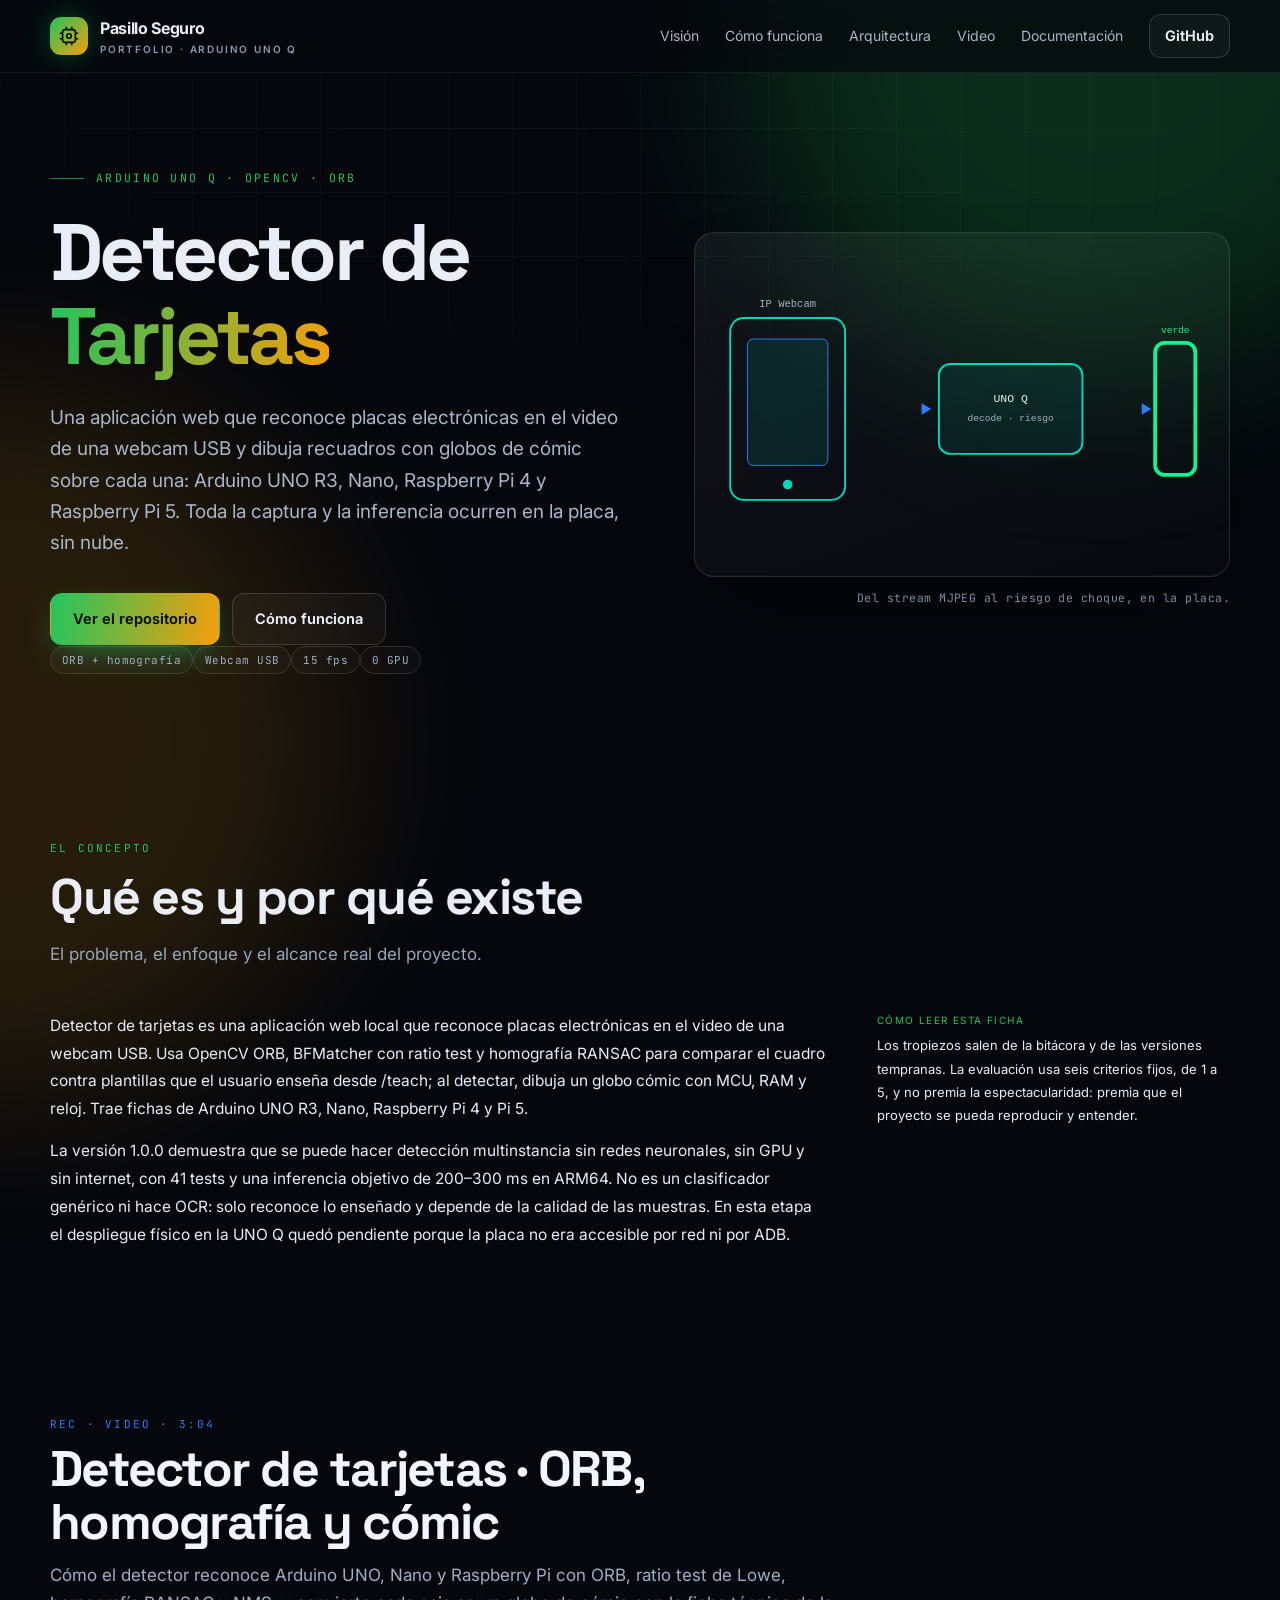
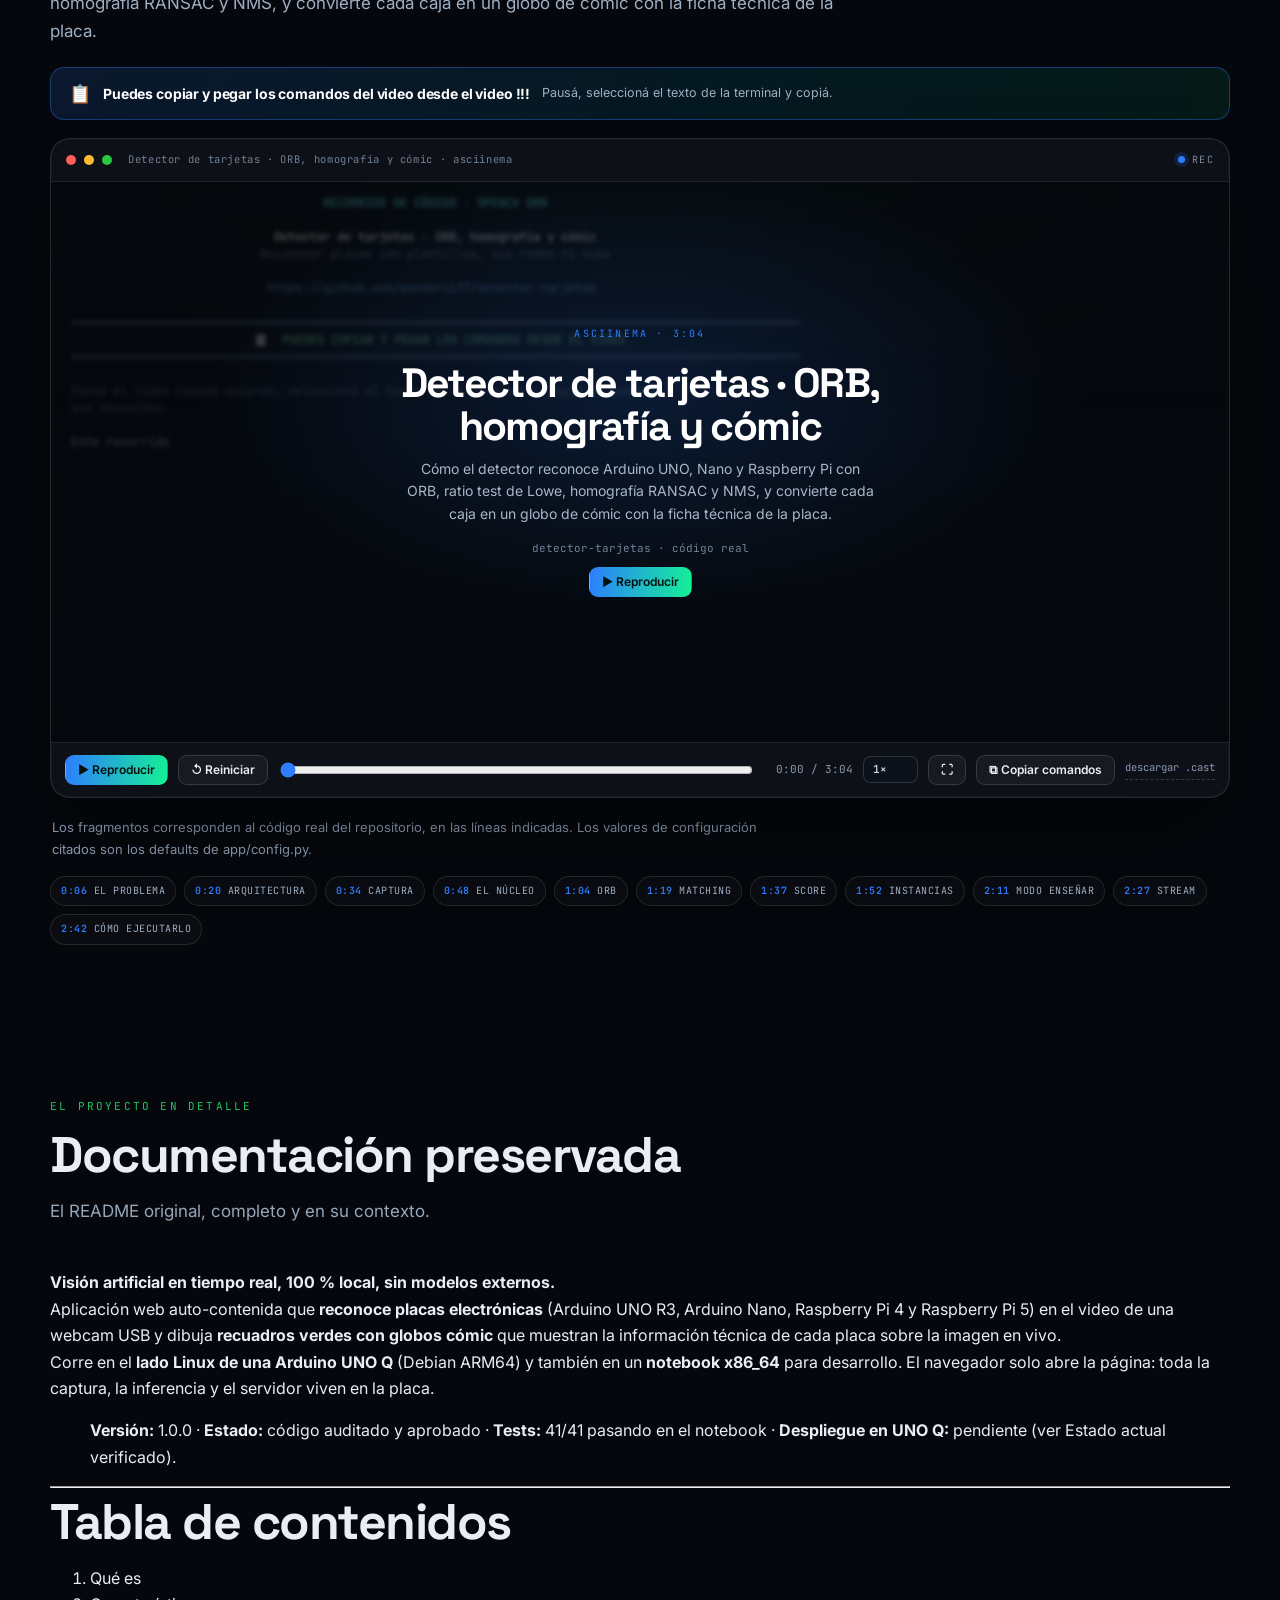
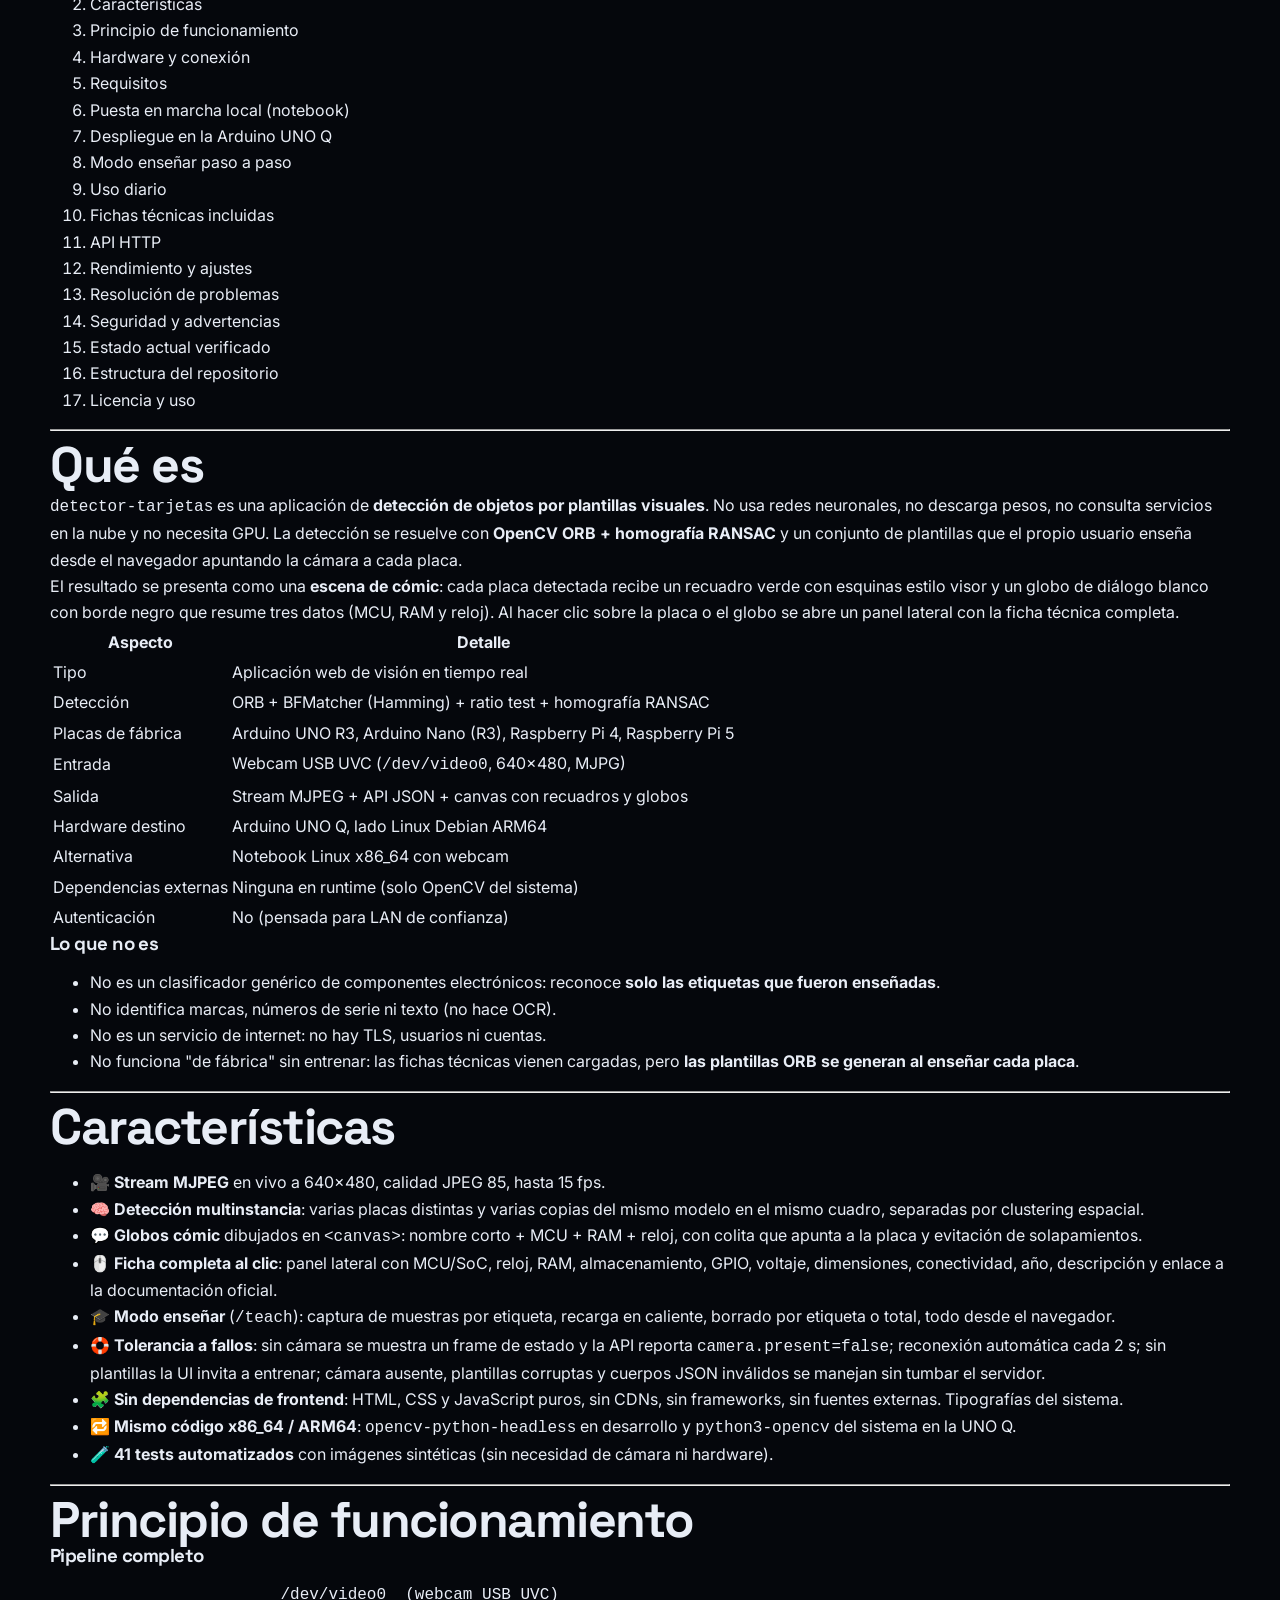
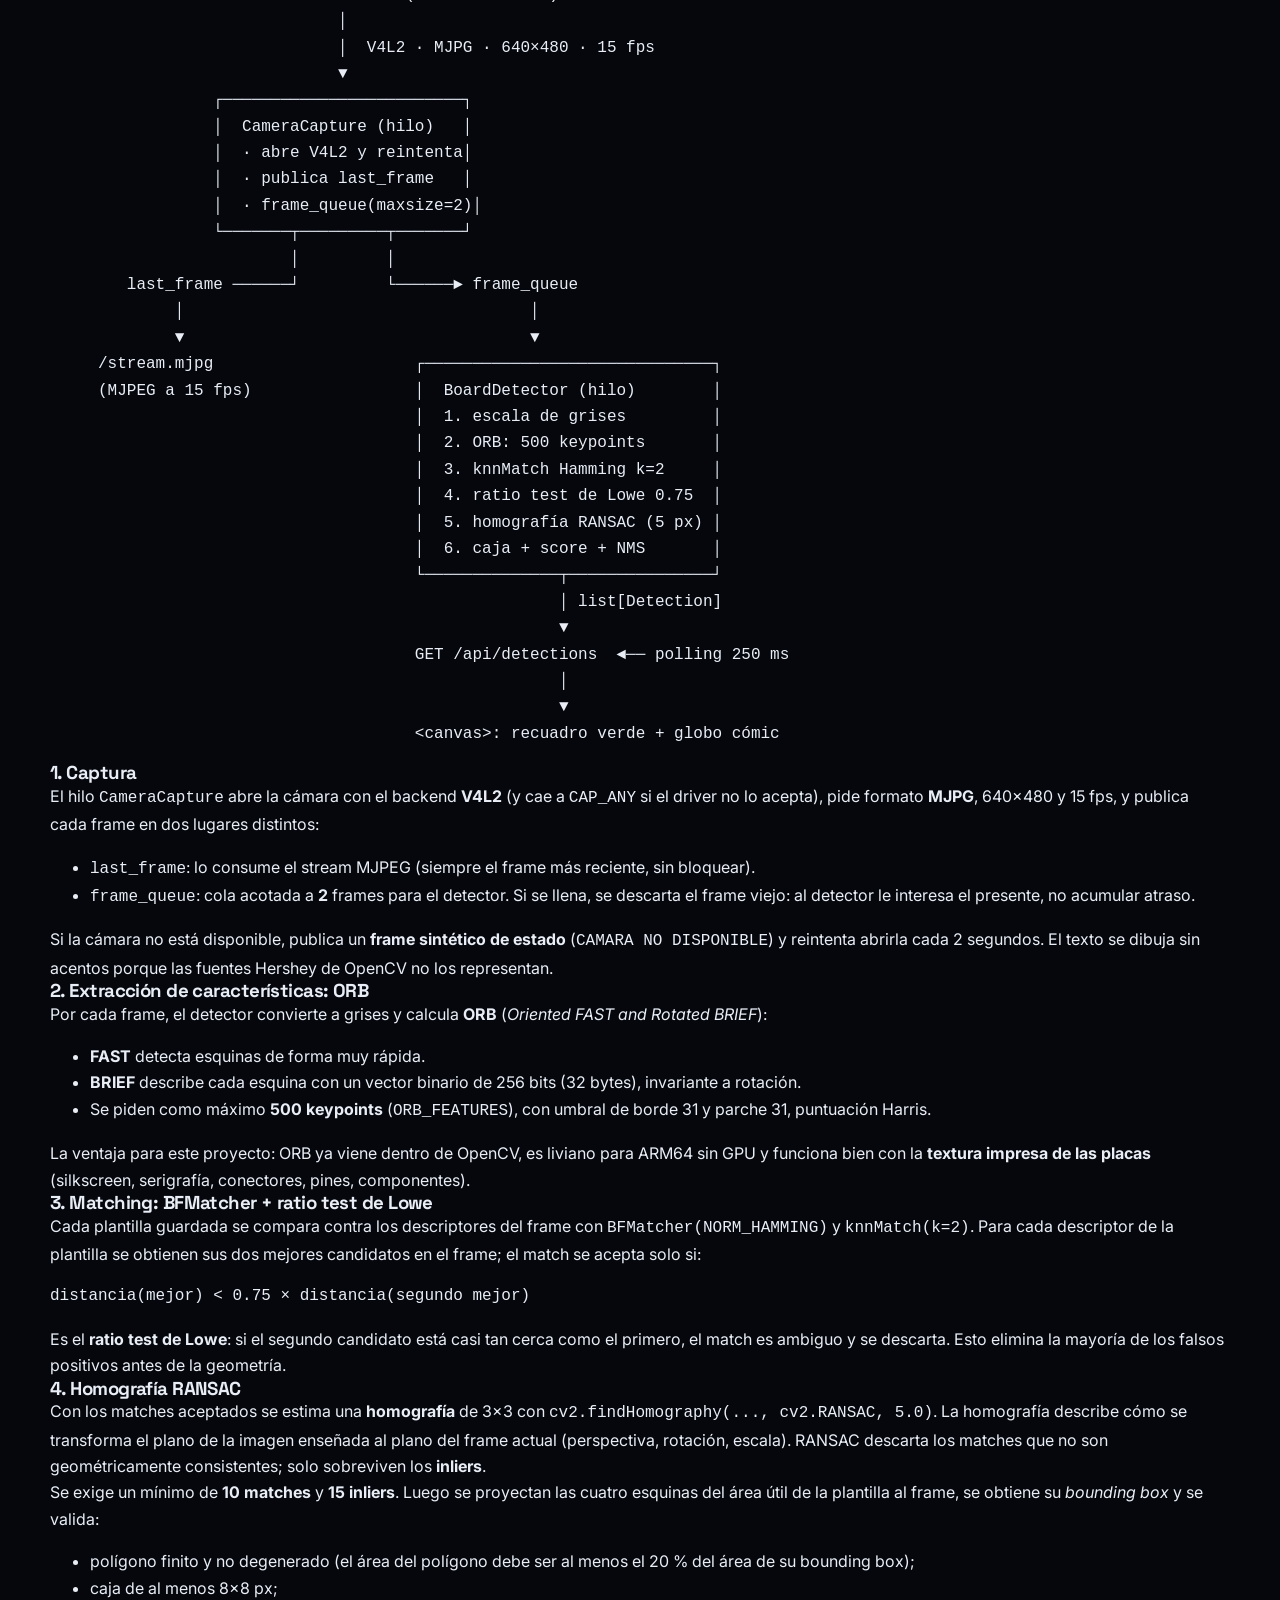
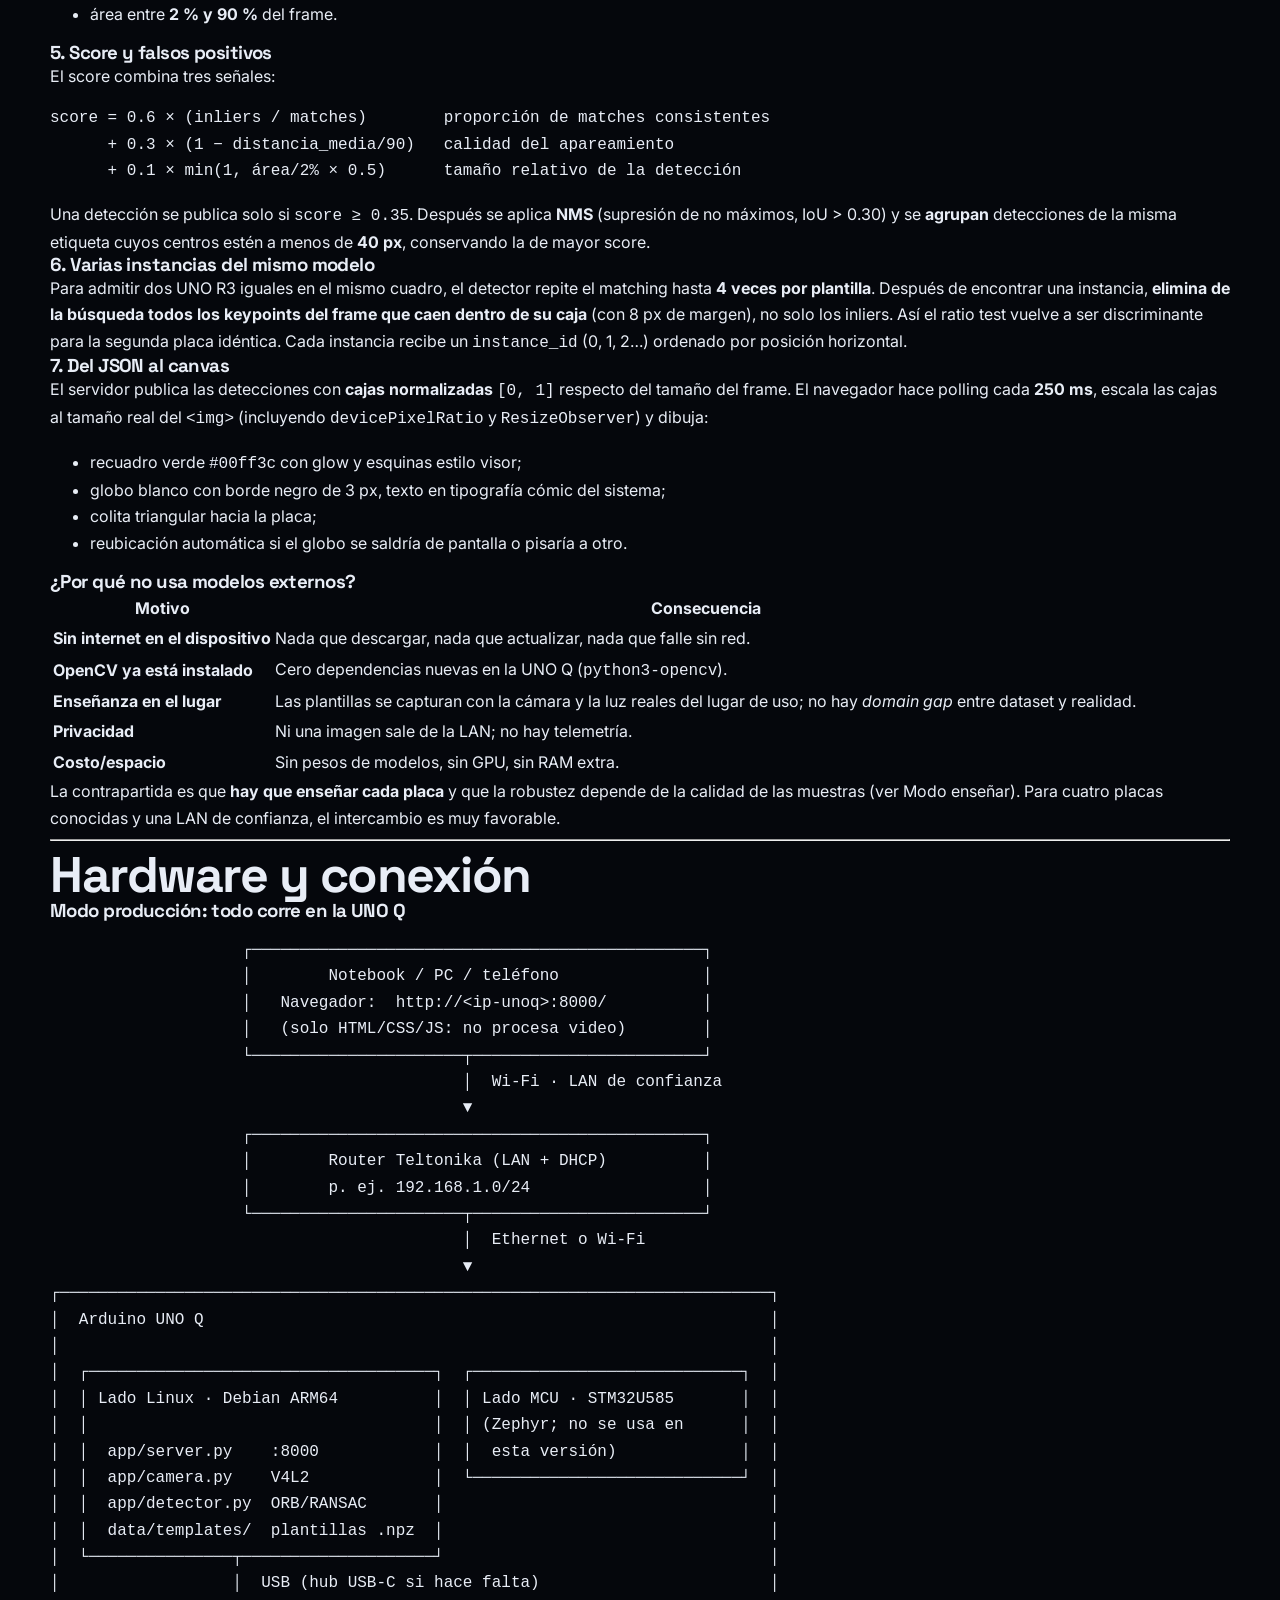
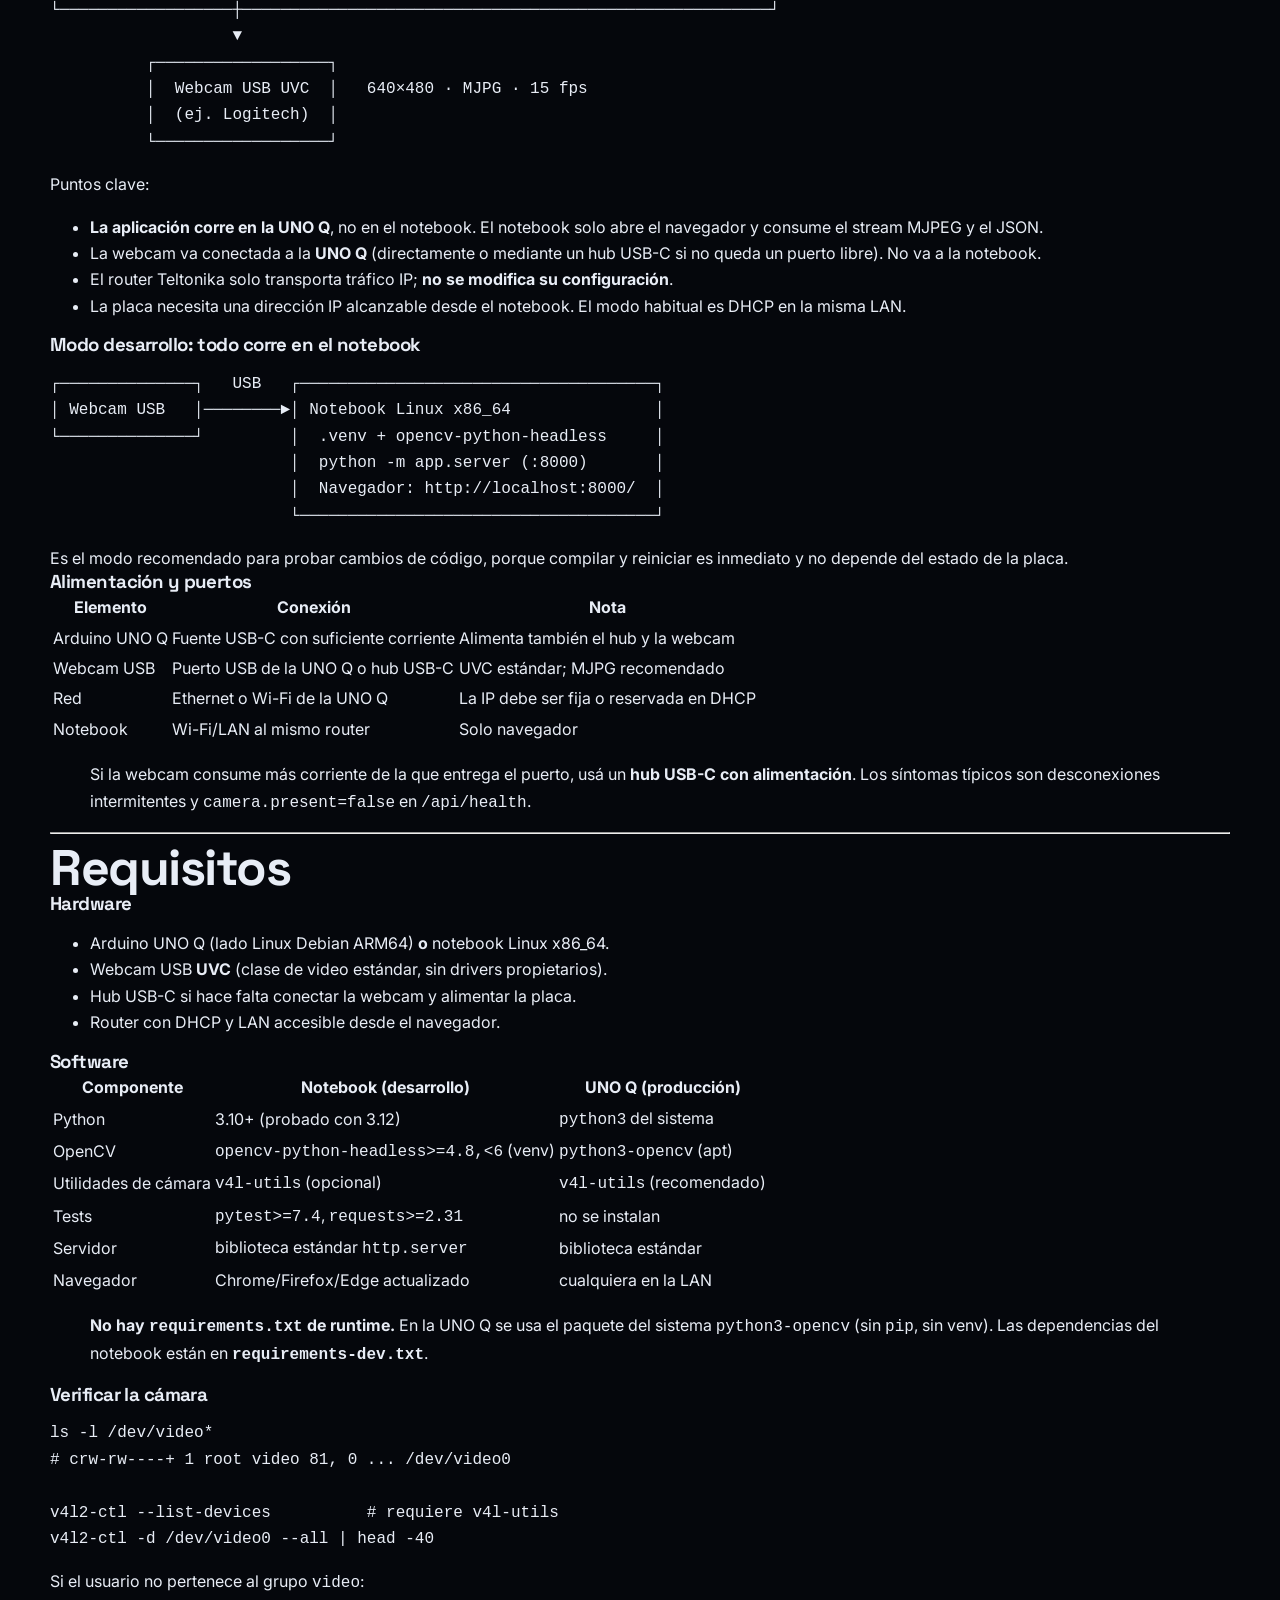
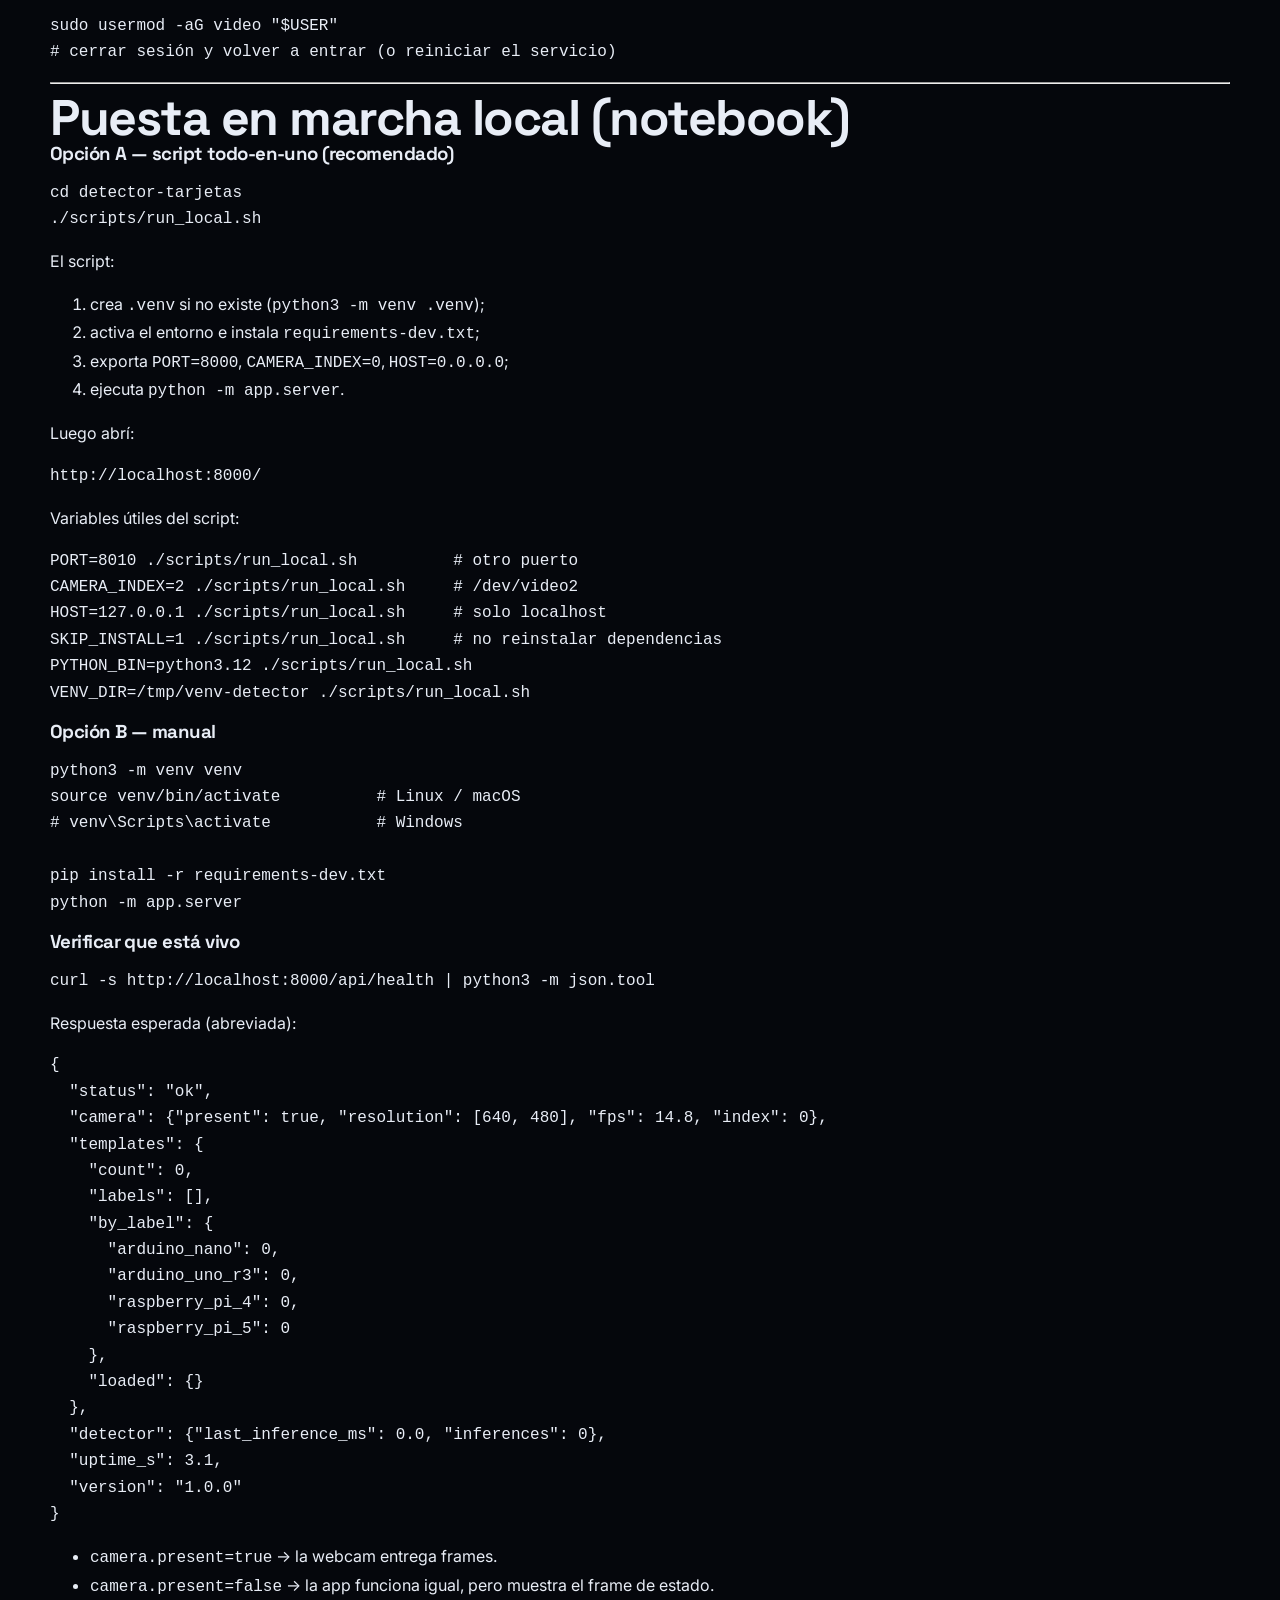
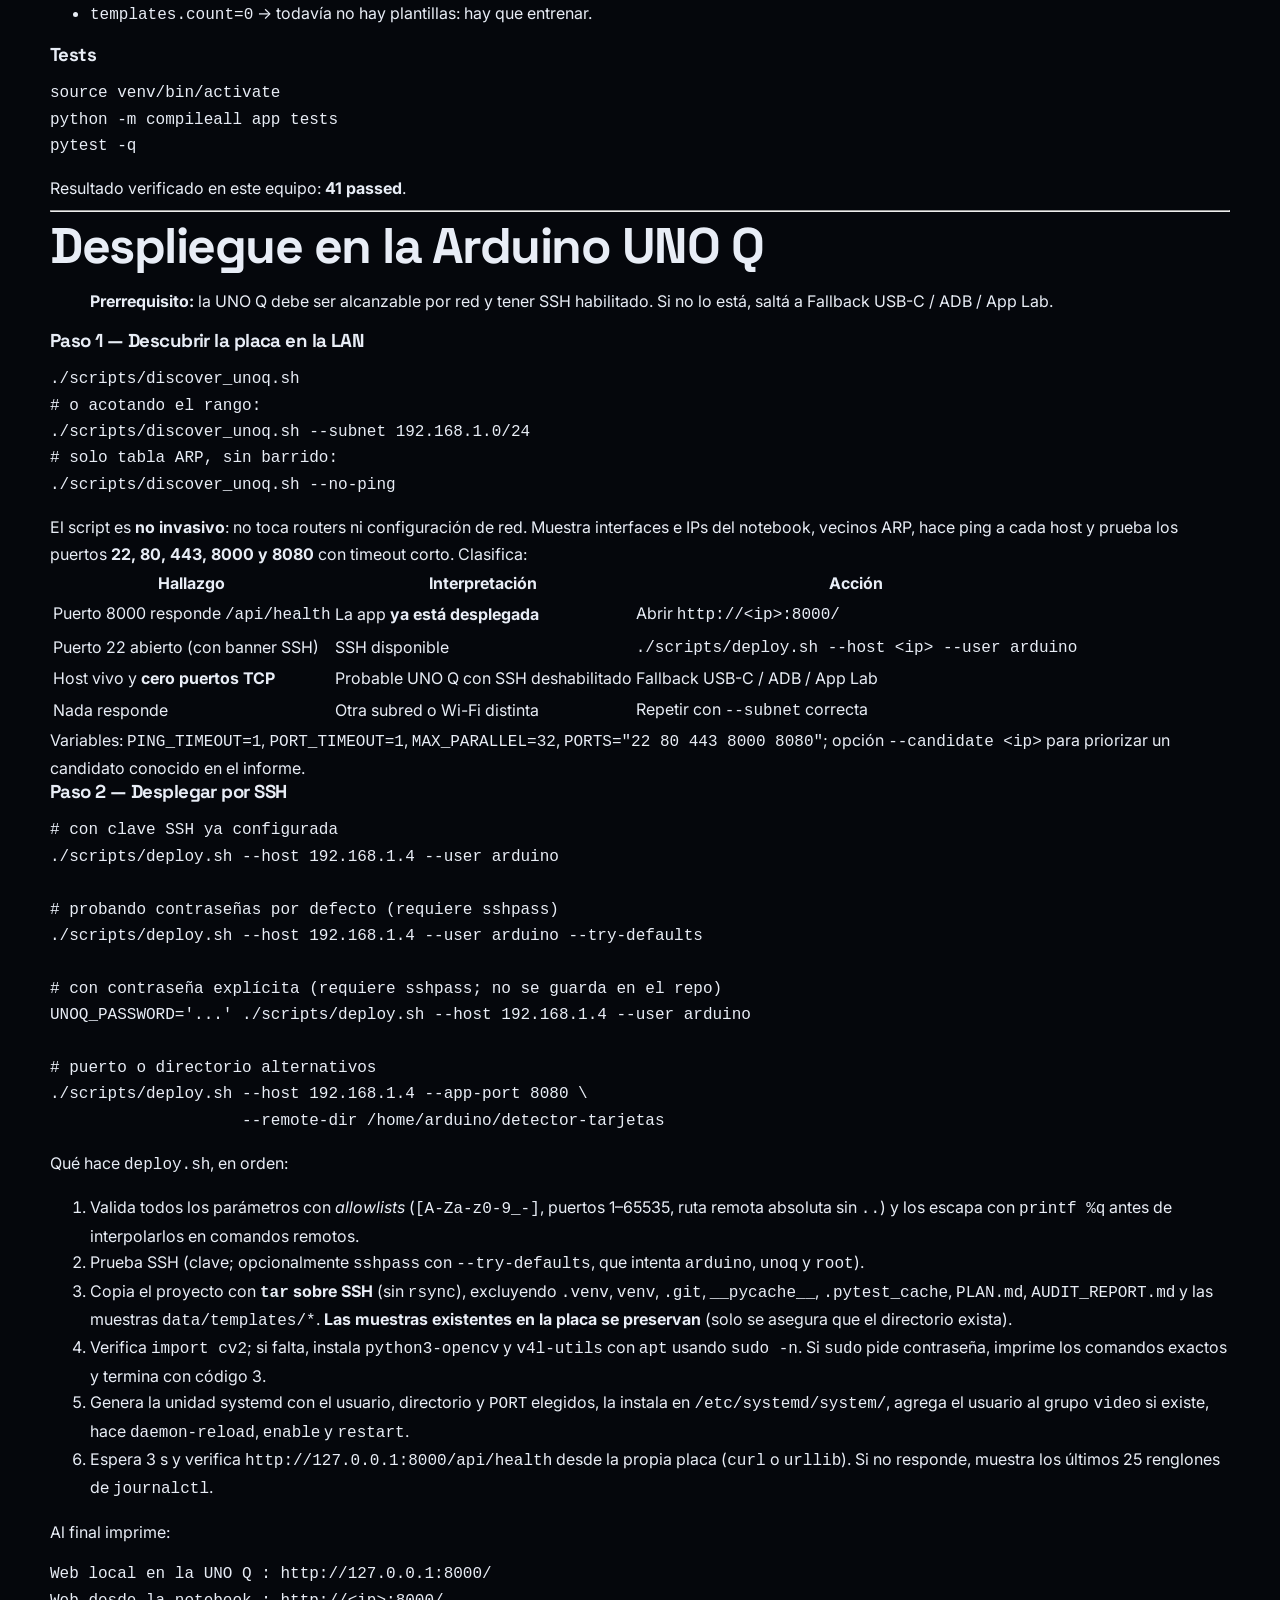
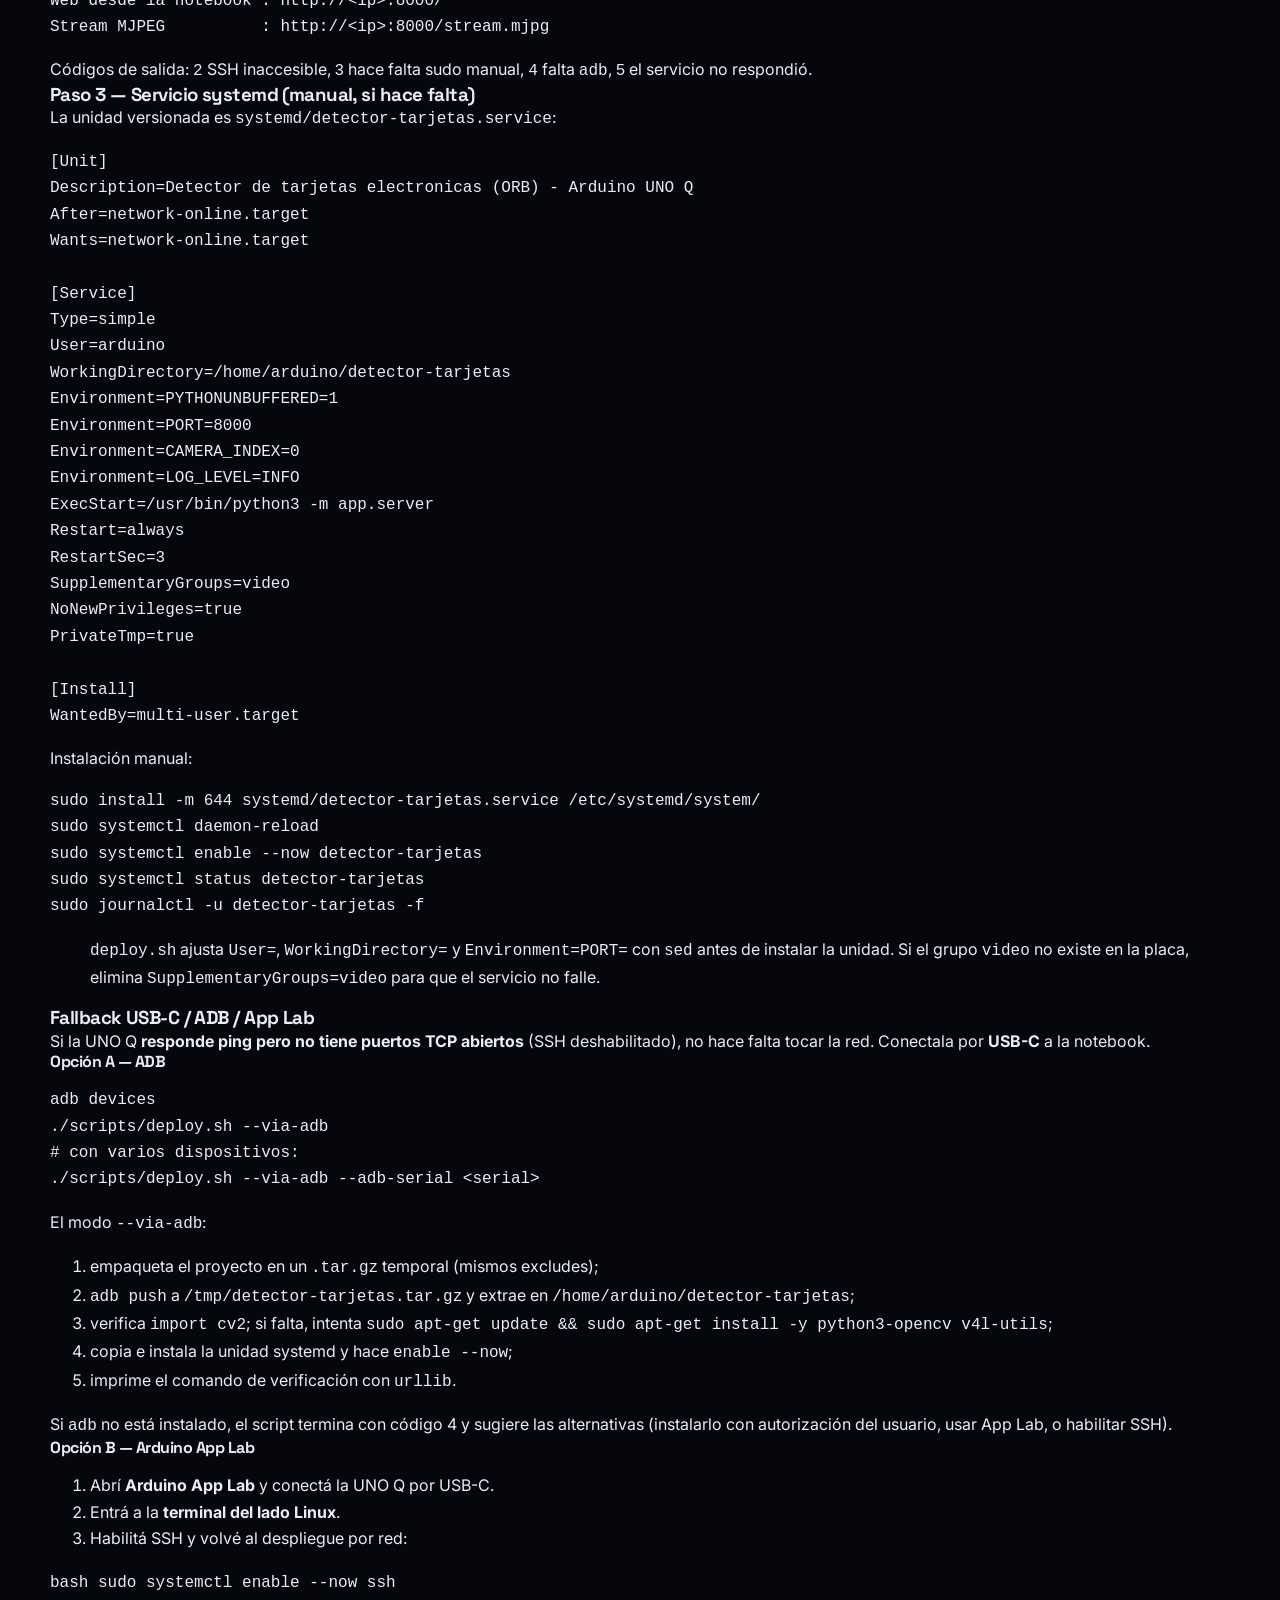
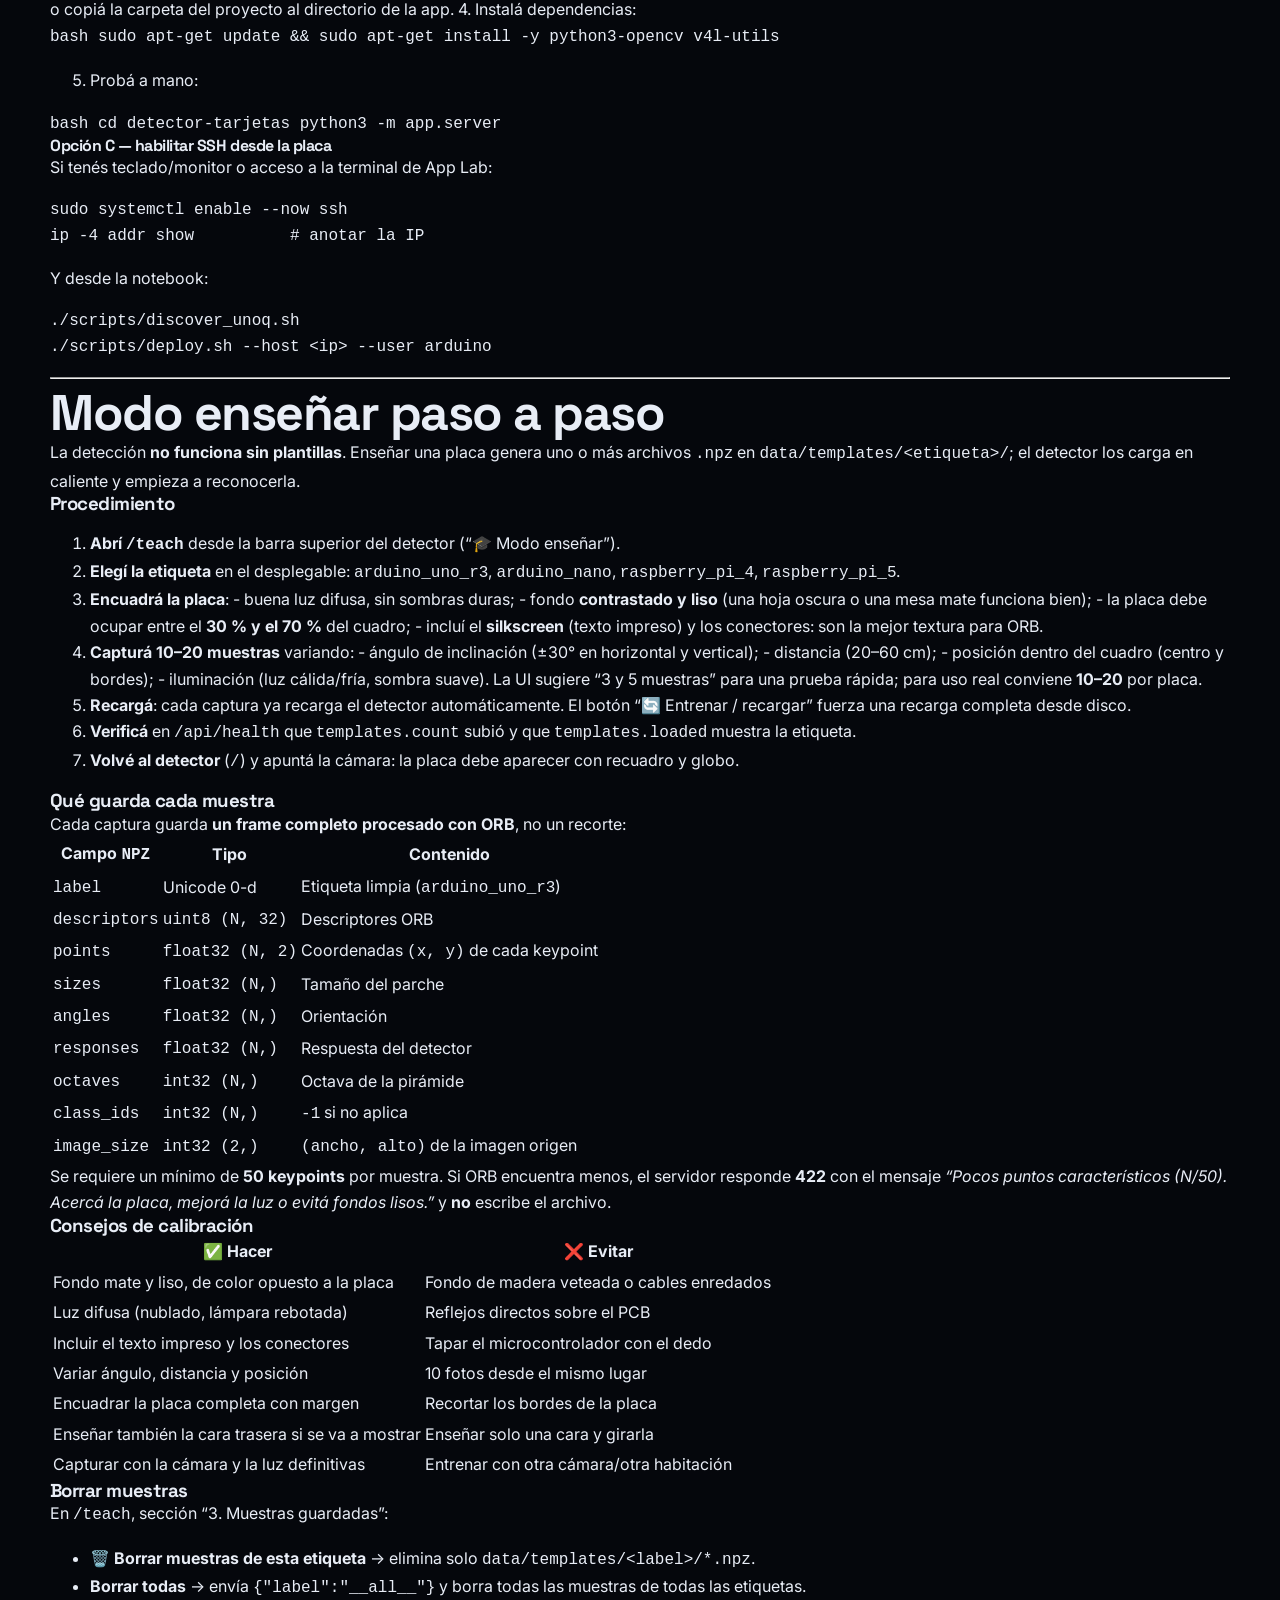
==== commit fab2b8f8: "feat: video asciinema explicativo en rec/ y en la página" ====
--- a/docs/index.html
+++ b/docs/index.html
@@ -4,19 +4,19 @@
 <head>
 <meta charset="utf-8"/>
 <meta content="width=device-width, initial-scale=1" name="viewport"/>
-<title>Detector de tarjetas · Arduino UNO Q</title>
-<meta content="Visión artificial en tiempo real, 100% local: detecta placas electrónicas con ORB + RANSAC sobre una Arduino UNO Q." name="description"/>
+<title>Detector de Tarjetas — Arduino UNO Q</title>
+<meta content="Una aplicación web que reconoce placas electrónicas en el video de una webcam USB y dibuja recuadros con globos de cómic sobre cada una: Arduino UNO R3, Nano, Raspberry Pi 4 y Raspberry Pi 5. Toda la captura y la inferencia ocurren en la placa, sin nube." name="description"/>
 <meta content="wanderc137" name="author"/>
 <meta content="website" property="og:type"/>
-<meta content="Detector de tarjetas · Arduino UNO Q" property="og:title"/>
-<meta content="Visión artificial en tiempo real, 100% local: detecta placas electrónicas con ORB + RANSAC sobre una Arduino UNO Q." property="og:description"/>
+<meta content="Detector de Tarjetas — Arduino UNO Q" property="og:title"/>
+<meta content="Una aplicación web que reconoce placas electrónicas en el video de una webcam USB y dibuja recuadros con globos de cómic sobre cada una: Arduino UNO R3, Nano, Raspberry Pi 4 y Raspberry Pi 5. Toda la captura y la inferencia ocurren en la placa, sin nube." property="og:description"/>
 <meta content="https://wanderc137.github.io/detector-tarjetas/" property="og:url"/>
 <meta content="https://wanderc137.github.io/detector-tarjetas/assets/og.png" property="og:image"/>
 <meta content="summary_large_image" name="twitter:card"/>
-<meta content="Detector de tarjetas · Arduino UNO Q" name="twitter:title"/>
-<meta content="Visión artificial en tiempo real, 100% local: detecta placas electrónicas con ORB + RANSAC sobre una Arduino UNO Q." name="twitter:description"/>
+<meta content="Detector de Tarjetas — Arduino UNO Q" name="twitter:title"/>
+<meta content="Una aplicación web que reconoce placas electrónicas en el video de una webcam USB y dibuja recuadros con globos de cómic sobre cada una: Arduino UNO R3, Nano, Raspberry Pi 4 y Raspberry Pi 5. Toda la captura y la inferencia ocurren en la placa, sin nube." name="twitter:description"/>
 <meta content="https://wanderc137.github.io/detector-tarjetas/assets/og.png" name="twitter:image"/>
-<link href="data:image/svg+xml,&lt;svg xmlns='http://www.w3.org/2000/svg' viewBox='0 0 100 100'&gt;&lt;rect width='100' height='100' rx='22' fill='%2305070c'/&gt;&lt;rect x='22' y='22' width='56' height='56' rx='12' fill='none' stroke='%23C9A35A' stroke-width='7'/&gt;&lt;circle cx='50' cy='50' r='9' fill='%23C9A35A'/&gt;&lt;/svg&gt;" rel="icon"/>
+<link href="data:image/svg+xml,&lt;svg xmlns='http://www.w3.org/2000/svg' viewBox='0 0 100 100'&gt;&lt;rect width='100' height='100' rx='22' fill='%2305070c'/&gt;&lt;rect x='22' y='22' width='56' height='56' rx='12' fill='none' stroke='%2322C55E' stroke-width='7'/&gt;&lt;circle cx='50' cy='50' r='9' fill='%2322C55E'/&gt;&lt;/svg&gt;" rel="icon"/>
 <link href="https://fonts.googleapis.com" rel="preconnect"/>
 <link crossorigin="" href="https://fonts.gstatic.com" rel="preconnect"/>
 <link href="https://fonts.googleapis.com/css2?family=Inter:wght@400;500;600;700&amp;family=JetBrains+Mono:wght@400;500;600&amp;family=Space+Grotesk:wght@500;600;700&amp;display=swap" rel="stylesheet"/>
@@ -273,8 +273,9 @@
 @media(max-width:760px){.concept-grid,.fail-grid{grid-template-columns:1fr}.concept-side{border-left:0;padding-left:0}}
 
 </style>
+<link href="rec/player.css?v=1" rel="stylesheet"/>
 </head>
-<body style="--accent:#C9A35A;--accent2:#2E7DFF">
+<body style="--accent:#22C55E;--accent2:#F59E0B">
 <div class="grid-overlay"></div>
 <div class="glow one"></div>
 <div class="glow two"></div>
@@ -282,130 +283,1862 @@
 <div class="wrap nav-inner">
 <a class="brand" href="#top">
 <span class="brand-mark"><svg viewbox="0 0 24 24"><rect height="14" rx="3" width="14" x="5" y="5"></rect><path d="M9 2v3M15 2v3M9 19v3M15 19v3M2 9h3M2 15h3M19 9h3M19 15h3"></path><circle cx="12" cy="12" r="2.5"></circle></svg></span>
-<span>Detector de tarjetas<small>Portfolio · Arduino UNO Q</small></span>
+<span>Pasillo Seguro<small>Portfolio · Arduino UNO Q</small></span>
 </a>
 <nav aria-label="Navegación" class="nav-links">
 <a href="#problema">Visión</a>
 <a href="#como">Cómo funciona</a>
 <a href="#arquitectura">Arquitectura</a>
+<a href="#video">Video</a>
 <a href="#docs">Documentación</a>
 <a class="btn btn-ghost" href="https://github.com/wanderc137/detector-tarjetas" rel="noopener" style="padding:9px 15px" target="_blank">GitHub</a>
 </nav>
 </div>
 </header>
 <main id="top">
-<section class="hero">
-<div class="wrap hero-grid">
-<div class="hero-copy">
-<div class="eyebrow">Arduino UNO Q · Visión artificial</div>
-<h1>Detector de tarjetas</h1>
-<p class="lead">Detecta placas electrónicas en tiempo real con visión clásica (ORB + RANSAC), sin modelos externos, y dibuja una ficha técnica sobre el stream.</p>
-<div class="hero-actions">
-<a class="btn btn-primary" href="https://github.com/wanderc137/detector-tarjetas" rel="noopener" target="_blank">Ver el repositorio <svg viewbox="0 0 24 24"><path d="M5 12h14M13 6l6 6-6 6"></path></svg></a>
-<a class="btn btn-ghost" href="https://github.com/wanderc137/detector-tarjetas#readme" rel="noopener" target="_blank">Leer la documentación</a>
+<section class="hero"><div class="wrap hero-grid"><div class="hero-copy"><div class="eyebrow">Arduino UNO Q · OpenCV · ORB</div><h1>Detector de <span class="grad">Tarjetas</span></h1><p class="lead">Una aplicación web que reconoce placas electrónicas en el video de una webcam USB y dibuja recuadros con globos de cómic sobre cada una: Arduino UNO R3, Nano, Raspberry Pi 4 y Raspberry Pi 5. Toda la captura y la inferencia ocurren en la placa, sin nube.</p><div class="hero-actions"><a class="btn btn-primary" href="https://github.com/wanderc137/detector-tarjetas" rel="noopener" target="_blank">Ver el repositorio</a><a class="btn btn-ghost" href="#concepto">Cómo funciona</a></div><div class="badges"><span class="badge">ORB + homografía</span><span class="badge">Webcam USB</span><span class="badge">15 fps</span><span class="badge">0 GPU</span></div></div>
+<div class="hero-visual"><div class="visual-frame" style="padding:18px">
+<svg aria-label="Teléfono, UNO Q y alerta por color" role="img" style="width:100%;height:auto;display:block" viewbox="0 0 520 320">
+<defs><lineargradient id="pg" x1="0" x2="1" y1="0" y2="1">
+<stop offset="0" stop-color="#00D8C0"></stop><stop offset="1" stop-color="#2E7DFF"></stop>
+</lineargradient></defs>
+<rect fill="none" height="190" rx="14" stroke="#00D8C0" stroke-width="2" width="120" x="18" y="70"></rect>
+<rect fill="rgba(0,216,192,.10)" height="132" rx="6" stroke="#2E7DFF" width="84" x="36" y="92"></rect>
+<circle cx="78" cy="244" fill="#00D8C0" r="5"></circle>
+<text fill="#9db4bd" font-family="monospace" font-size="11" text-anchor="middle" x="78" y="58">IP Webcam</text>
+<path d="M150 165h74" stroke="url(#pg)" stroke-dasharray="6 4" stroke-width="2"></path>
+<path d="M218 159l10 6-10 6" fill="#2E7DFF"></path>
+<rect fill="rgba(0,216,192,.08)" height="94" rx="12" stroke="#00D8C0" stroke-width="2" width="150" x="236" y="118"></rect>
+<text fill="#e6f0f3" font-family="monospace" font-size="12" text-anchor="middle" x="311" y="158">UNO Q</text>
+<text fill="#9db4bd" font-family="monospace" font-size="10" text-anchor="middle" x="311" y="178">decode · riesgo</text>
+<path d="M398 165h56" stroke="url(#pg)" stroke-dasharray="6 4" stroke-width="2"></path>
+<path d="M448 159l10 6-10 6" fill="#2E7DFF"></path>
+<rect fill="none" height="138" rx="10" stroke="#14F195" stroke-width="4" width="42" x="462" y="96"></rect>
+<text fill="#14F195" font-family="monospace" font-size="10" text-anchor="middle" x="483" y="86">verde</text>
+</svg></div>
+<div class="visual-caption">Del stream MJPEG al riesgo de choque, en la placa.</div></div>
+</div></section>
+
+
+
+
+
+
+
+
+<div class="rich-block"><section class="section" id="concepto"><div class="wrap"><div class="section-head"><div class="kicker">El concepto</div><h2>Qué es y por qué existe</h2><p class="section-sub">El problema, el enfoque y el alcance real del proyecto.</p></div><div class="concept-grid"><div><p>Detector de tarjetas es una aplicación web local que reconoce placas electrónicas en el video de una webcam USB. Usa OpenCV ORB, BFMatcher con ratio test y homografía RANSAC para comparar el cuadro contra plantillas que el usuario enseña desde /teach; al detectar, dibuja un globo cómic con MCU, RAM y reloj. Trae fichas de Arduino UNO R3, Nano, Raspberry Pi 4 y Pi 5.</p><p>La versión 1.0.0 demuestra que se puede hacer detección multinstancia sin redes neuronales, sin GPU y sin internet, con 41 tests y una inferencia objetivo de 200–300 ms en ARM64. No es un clasificador genérico ni hace OCR: solo reconoce lo enseñado y depende de la calidad de las muestras. En esta etapa el despliegue físico en la UNO Q quedó pendiente porque la placa no era accesible por red ni por ADB.</p></div><div class="concept-side"><div class="k">Cómo leer esta ficha</div><p>Los tropiezos salen de la bitácora y de las versiones tempranas. La evaluación usa seis criterios fijos, de 1 a 5, y no premia la espectacularidad: premia que el proyecto se pueda reproducir y entender.</p></div></div></div></section>
+<section class="section tight rec-section" id="video" style="--accent:#2E7DFF;--accent2:#14F195">
+<div class="wrap">
+<div class="rec-kicker">REC · VIDEO · 3:04</div>
+<h2 class="rec-h2">Detector de tarjetas · ORB, homografía y cómic</h2>
+<p class="rec-lead">Cómo el detector reconoce Arduino UNO, Nano y Raspberry Pi con ORB, ratio test de Lowe, homografía RANSAC y NMS, y convierte cada caja en un globo de cómic con la ficha técnica de la placa.</p>
+<div class="rec-banner">
+<span class="rec-banner-icon">📋</span>
+<strong>Puedes copiar y pegar los comandos del video desde el video !!!</strong>
+<span>Pausá, seleccioná el texto de la terminal y copiá.</span>
 </div>
-<div class="hero-badges"><span class="badge">Arduino UNO Q</span><span class="badge">Python</span><span class="badge">OpenCV</span><span class="badge">ORB</span><span class="badge">stdlib</span><span class="badge">MIT</span></div>
-</div>
-<div class="hero-visual">
-<div class="visual-frame"><img alt="Detector de tarjetas — visión artificial con ORB + RANSAC" src="assets/og.svg"/></div>
-<div class="visual-caption">Visión clásica en tiempo real: detectar y etiquetar placas.</div>
-<div class="float-chip"><span class="live-dot"></span>9 placas · score 0,94</div>
+<div class="rec-shell">
+<div class="rec-bar"><i></i><i></i><i></i><span class="rec-title">Detector de tarjetas · ORB, homografía y cómic · asciinema</span><span class="rec-rec"><b></b>REC</span></div>
+<div class="rec-screen-wrap">
+<div class="rec-screen" id="rec-screen"></div>
+<div class="rec-poster" id="rec-poster">
+<div class="rec-kicker">ASCIINEMA · 3:04</div>
+<h3>Detector de tarjetas · ORB, homografía y cómic</h3>
+<p>Cómo el detector reconoce Arduino UNO, Nano y Raspberry Pi con ORB, ratio test de Lowe, homografía RANSAC y NMS, y convierte cada caja en un globo de cómic con la ficha técnica de la placa.</p>
+<div class="rec-poster-meta">detector-tarjetas · código real</div>
+<button class="rec-btn rec-primary" id="rec-start" type="button">▶ Reproducir</button>
 </div>
 </div>
-</section>
-<section class="stats"><div class="wrap stats-grid"><div class="stat"><div class="stat-value">9</div><div class="stat-label">placas en el catálogo</div></div><div class="stat"><div class="stat-value">41</div><div class="stat-label">tests en verde</div></div><div class="stat"><div class="stat-value">0,94</div><div class="stat-label">mejor score real</div></div><div class="stat"><div class="stat-value">15</div><div class="stat-label">fps de stream</div></div></div></section><section class="section" id="concepto"><div class="wrap"><div class="section-head"><div class="kicker">El concepto</div><h2>Qué es y por qué existe</h2><p class="section-sub">El problema, el enfoque y el alcance real del proyecto.</p></div><div class="concept-grid"><div><p>Detector de tarjetas · versión de campo es la evolución desplegada del detector ORB+RANSAC sobre la Arduino UNO Q. Corre en 192.168.1.5:8000 con systemd, toma video de un teléfono Android con IP Webcam y dibuja un globo cómic estabilizado con la ficha de la placa; suma nueve fichas y scripts para sembrar o entrenar plantillas desde el stream.</p><p>Frente a la versión inicial, demuestra el ciclo completo de campo: cámara IP editable sin SSH, umbrales subidos a 0,60 y 20 inliers, paleta sobria y 24 muestras reales de Raspberry Pi 2 con score 0,90–0,94. No resuelve del todo los falsos positivos por fondo, solo una etiqueta está entrenada, admite una instancia por plantilla y sigue sin autenticación ni TLS.</p></div><div class="concept-side"><div class="k">Cómo leer esta ficha</div><p>Los tropiezos salen de la bitácora y de las versiones tempranas. La evaluación usa seis criterios fijos, de 1 a 5, y no premia la espectacularidad: premia que el proyecto se pueda reproducir y entender.</p></div></div></div></section>
-<section class="section" id="problema">
-<div class="wrap">
-<div class="section-head reveal">
-<div class="kicker">01 — La idea</div>
-<h2>El problema y la solución</h2>
-<p class="section-sub">Qué resuelve y por qué está construido así.</p>
-</div>
-<div class="split">
-<div class="card reveal"><div class="icon"><svg aria-hidden="true" viewbox="0 0 24 24"><path d="M12 3 2.5 20h19L12 3Z"></path><path d="M12 9v5M12 17v.01"></path></svg></div><h3>El problema</h3><p>Identificar una placa electrónica a simple vista no es trivial: hay decenas de modelos parecidos y el dato técnico (MCU, RAM, reloj) no está impreso en la placa. Un clasificador con red neuronal pide dataset etiquetado, GPU y nube.</p></div>
-<div class="card reveal"><div class="icon"><svg aria-hidden="true" viewbox="0 0 24 24"><rect height="12" rx="2" width="12" x="6" y="6"></rect><path d="M9 1v3M15 1v3M9 20v3M15 20v3M1 9h3M1 15h3M20 9h3M20 15h3"></path><rect height="5" rx="1" width="5" x="9.5" y="9.5"></rect></svg></div><h3>La solución</h3><p>Visión clásica con ORB + homografía: extrae features locales de cada placa, las compara contra plantillas y dibuja una ficha técnica en vivo. 100 % local, sin modelos entrenados, con un modo enseñar para sumar placas nuevas.</p></div>
+<div class="rec-controls">
+<button class="rec-btn rec-primary" id="rec-play" type="button">▶ Reproducir</button>
+<button class="rec-btn" id="rec-restart" type="button">↺ Reiniciar</button>
+<input class="rec-progress" id="rec-range" type="range" min="0" max="1000" value="0" aria-label="Progreso"/>
+<span class="rec-time" id="rec-time">0:00 / 3:04</span>
+<select class="rec-speed" id="rec-speed" aria-label="Velocidad"><option value="1">1×</option><option value="1.25">1.25×</option><option value="1.5">1.5×</option><option value="2">2×</option></select>
+<button class="rec-btn" id="rec-full" type="button" title="Pantalla completa">⛶</button>
+<button class="rec-btn" id="rec-copy" type="button">⧉ Copiar comandos</button>
+<a class="rec-download" href="rec/detector-tarjetas.cast" download>descargar .cast</a>
 </div>
 </div>
-</section>
-<section class="section tight" id="como">
-<div class="wrap">
-<div class="section-head reveal">
-<div class="kicker">02 — El recorrido</div>
-<h2>Cómo funciona, paso a paso</h2>
-<p class="section-sub">El recorrido desde el frame hasta la ficha dibujada.</p>
-</div>
-<div class="timeline reveal"><div class="step"><div class="step-num">01</div><div class="step-body"><h3>Captura</h3><p>Recibe frames de una cámara IP (Android «IP Webcam» vía FFMPEG) o de una webcam USB por V4L2. La URL de cámara se cambia en vivo desde la página sin reiniciar el servicio.</p></div></div><div class="step"><div class="step-num">02</div><div class="step-body"><h3>ORB</h3><p>Extrae hasta 500 keypoints por frame con ORB: detector y descriptor binario rápido, sin modelos entrenados ni pesos descargados.</p></div></div><div class="step"><div class="step-num">03</div><div class="step-body"><h3>Matching de Lowe</h3><p>Empareja descriptores por distancia de Hamming y aplica el ratio test de Lowe (0.75) para descartar matches ambiguos.</p></div></div><div class="step"><div class="step-num">04</div><div class="step-body"><h3>Homografía RANSAC</h3><p>Estima la homografía de cada plantilla y cuenta los inliers (≥20). Es lo que separa una detección real de un falso positivo.</p></div></div><div class="step"><div class="step-num">05</div><div class="step-body"><h3>Score + NMS</h3><p>Calcula el score por inliers, suprime duplicados (NMS, IoU 0.30) y solo reporta la placa si supera el umbral de 0.60.</p></div></div><div class="step"><div class="step-num">06</div><div class="step-body"><h3>Canvas + globo</h3><p>Dibuja sobre el stream MJPEG un globo cómic estabilizado con la ficha técnica (MCU, RAM, reloj) de la placa reconocida.</p></div></div></div>
+<p class="rec-note">Los fragmentos corresponden al código real del repositorio, en las líneas indicadas. Los valores de configuración citados son los defaults de app/config.py.</p>
+<div class="rec-chapters"><span class="rec-chip"><b>0:06</b> EL PROBLEMA</span><span class="rec-chip"><b>0:20</b> ARQUITECTURA</span><span class="rec-chip"><b>0:34</b> CAPTURA</span><span class="rec-chip"><b>0:48</b> EL NÚCLEO</span><span class="rec-chip"><b>1:04</b> ORB</span><span class="rec-chip"><b>1:19</b> MATCHING</span><span class="rec-chip"><b>1:37</b> SCORE</span><span class="rec-chip"><b>1:52</b> INSTANCIAS</span><span class="rec-chip"><b>2:11</b> MODO ENSEÑAR</span><span class="rec-chip"><b>2:27</b> STREAM</span><span class="rec-chip"><b>2:42</b> CÓMO EJECUTARLO</span></div>
 </div>
 </section>
-<section class="section tight" id="arquitectura">
-<div class="wrap">
-<div class="section-head reveal">
-<div class="kicker">03 — Bajo el capó</div>
-<h2>Cómo está construido</h2>
-<p class="section-sub">Una vista de los componentes principales y cómo se conectan.</p>
-</div>
-<figure class="figure reveal"><img alt="Una de las placas del catálogo detectada por ORB + homografía" loading="lazy" src="img/board-uno.jpg"/><figcaption>Una de las 9 placas del catálogo: detección por ORB + homografía RANSAC.</figcaption></figure>
-<div class="arch-points reveal"><div class="card"><h4>Cámara IP / webcam</h4><p>Android «IP Webcam» vía FFMPEG o webcam USB por V4L2. URL editable en vivo desde la página (POST /api/camera).</p></div><div class="card"><h4>Servidor HTTP</h4><p>stdlib http.server en el puerto 8000: stream MJPEG, API JSON, modo enseñar y estáticos. Sin pip ni frameworks.</p></div><div class="card"><h4>Detector ORB + RANSAC</h4><p>ORB → BFMatcher Hamming → ratio test → homografía → NMS → score. Todo en un worker que corre en la UNO Q.</p></div></div>
-</div>
-</section>
-<section class="section tight">
-<div class="wrap">
-<div class="section-head reveal">
-<div class="kicker">04 — Lo que lo hace distinto</div>
-<h2>Decisiones de ingeniería</h2>
-<p class="section-sub">Decisiones que hacen que el proyecto sea útil, mantenible y honesto.</p>
-</div>
-<div class="features reveal"><div class="feature"><div class="icon"><svg aria-hidden="true" viewbox="0 0 24 24"><rect height="12" rx="2" width="12" x="6" y="6"></rect><path d="M9 1v3M15 1v3M9 20v3M15 20v3M1 9h3M1 15h3M20 9h3M20 15h3"></path><rect height="5" rx="1" width="5" x="9.5" y="9.5"></rect></svg></div><h3>Sin modelos externos</h3><p>ORB + RANSAC puro: no hay red neuronal, ni GPU, ni nube. Todo corre en el lado Linux de la UNO Q.</p></div><div class="feature"><div class="icon"><svg aria-hidden="true" viewbox="0 0 24 24"><rect height="12" rx="2" width="12" x="6" y="6"></rect><path d="M9 1v3M15 1v3M9 20v3M15 20v3M1 9h3M1 15h3M20 9h3M20 15h3"></path><rect height="5" rx="1" width="5" x="9.5" y="9.5"></rect></svg></div><h3>Modo enseñar</h3><p>/teach genera plantillas ORB (.npz) apuntando la cámara a una placa nueva, sin tocar código ni reiniciar.</p></div><div class="feature"><div class="icon"><svg aria-hidden="true" viewbox="0 0 24 24"><rect height="12" rx="2" width="12" x="6" y="6"></rect><path d="M9 1v3M15 1v3M9 20v3M15 20v3M1 9h3M1 15h3M20 9h3M20 15h3"></path><rect height="5" rx="1" width="5" x="9.5" y="9.5"></rect></svg></div><h3>Globo estabilizado</h3><p>Mediana + EMA + zona muerta de 18 px: el globo no parpadea ni salta aunque la detección vibre entre frames.</p></div><div class="feature"><div class="icon"><svg aria-hidden="true" viewbox="0 0 24 24"><rect height="12" rx="2" width="12" x="6" y="6"></rect><path d="M9 1v3M15 1v3M9 20v3M15 20v3M1 9h3M1 15h3M20 9h3M20 15h3"></path><rect height="5" rx="1" width="5" x="9.5" y="9.5"></rect></svg></div><h3>Cámara editable en vivo</h3><p>Cambiá la fuente (IP cam o webcam) desde la página sin reiniciar el servicio. URL validada contra http/https/rtsp.</p></div><div class="feature"><div class="icon"><svg aria-hidden="true" viewbox="0 0 24 24"><rect height="12" rx="2" width="12" x="6" y="6"></rect><path d="M9 1v3M15 1v3M9 20v3M15 20v3M1 9h3M1 15h3M20 9h3M20 15h3"></path><rect height="5" rx="1" width="5" x="9.5" y="9.5"></rect></svg></div><h3>Despliegue systemd</h3><p>Servicio detector-tarjetas.service en la UNO Q, con discover_unoq.sh para encontrarla en la LAN y deploy.sh para publicar.</p></div><div class="feature"><div class="icon"><svg aria-hidden="true" viewbox="0 0 24 24"><rect height="12" rx="2" width="12" x="6" y="6"></rect><path d="M9 1v3M15 1v3M9 20v3M15 20v3M1 9h3M1 15h3M20 9h3M20 15h3"></path><rect height="5" rx="1" width="5" x="9.5" y="9.5"></rect></svg></div><h3>41 tests</h3><p>Pytest cubre API, cámara, detector, teach y UI: 41/41 en verde. Lo que no está probado se declara.</p></div></div>
-</div>
-</section>
-<section class="section tight">
-<div class="wrap">
-<div class="section-head reveal">
-<div class="kicker">05 — Resultados medidos</div>
-<h2>Lo que se mide, se verifica</h2>
-<p class="section-sub">Sin «magia»: detección real sobre hardware real y límites claros.</p>
-</div>
-<div class="gallery reveal">
-<figure class="figure"><img alt="Placa del catálogo usada como plantilla ORB" loading="lazy" src="img/board-uno.jpg"/><figcaption>Plantilla ORB de una placa del catálogo, generada desde /teach.</figcaption></figure>
-<div class="card"><h3>Métricas de referencia</h3><p style="font-family:'JetBrains Mono',monospace;font-size:13px;line-height:2.1;color:#c7d3e2">9 placas en boards.json<br/>score 0,90–0,94 con Raspberry Pi 2 real<br/>24 muestras · 41 tests passed<br/>puerto 8000 · stream MJPEG 15 fps<br/>100 % local · sin nube ni GPU<br/>umbral score 0,60 · inliers ≥ 20</p></div>
-</div>
-</div>
-</section>
-<section class="section tight">
-<div class="wrap">
-<div class="section-head reveal">
-<div class="kicker">06 — Stack y arranque</div>
-<h2>Con qué está construido</h2>
-<p class="section-sub">Tecnologías y herramientas que sostienen el proyecto.</p>
-</div>
-<div class="stack-grid">
-<div class="reveal">
-<div class="chips"><span class="chip">Arduino UNO Q</span><span class="chip">Debian 13</span><span class="chip">Python 3</span><span class="chip">OpenCV</span><span class="chip">NumPy</span><span class="chip">ORB</span><span class="chip">http.server</span><span class="chip">pytest</span></div>
-<div class="note"><svg aria-hidden="true" viewbox="0 0 24 24"><path d="M12 3 4.5 6v5.5c0 4.6 3.2 8.4 7.5 9.5 4.3-1.1 7.5-4.9 7.5-9.5V6L12 3Z"></path><path d="m9 12 2 2 4-4"></path></svg><span>Sin pip ni frameworks web: stdlib + OpenCV + NumPy, instalables con apt en la UNO Q.</span></div>
-</div>
-<div class="terminal reveal">
-<div class="terminal-bar"><i></i><i></i><i></i><span>bash — detector-tarjetas</span></div>
-<pre><span class="c"># En la UNO Q (o local): dependencias con apt, sin pip</span>
-<span class="p">$</span> sudo apt install python3-opencv python3-numpy
-<span class="c"># Corre local con webcam o cámara IP</span>
-<span class="p">$</span> ./scripts/run_local.sh
-<span class="c"># Despliega a la placa por ssh (puerto 2222)</span>
-<span class="p">$</span> ./scripts/deploy.sh</pre>
-</div>
-</div>
-</div>
-</section>
-<section class="section tight" id="docs">
-<div class="wrap">
-<div class="section-head reveal">
-<div class="kicker">07 — Documentación</div>
-<h2>Todo está escrito</h2>
-<p class="section-sub">Cada decisión, cada límite y cada comando están documentados en el repositorio. Sin folletos: lo que funciona se muestra, lo que no, también.</p>
-</div>
-<div class="docs-grid reveal"><a class="doc-card" href="https://github.com/wanderc137/detector-tarjetas/blob/main/README.md" rel="noopener" target="_blank"><span class="tag">README</span><h3>Guía completa</h3><p>Qué es, cómo funciona, instalación y límites.</p><span class="arrow">Abrir documento <svg viewbox="0 0 24 24"><path d="M5 12h14M13 6l6 6-6 6"></path></svg></span></a><a class="doc-card" href="https://github.com/wanderc137/detector-tarjetas/blob/main/docs/datasheet.md" rel="noopener" target="_blank"><span class="tag">DATASHEET</span><h3>Manual de operación</h3><p>Requisitos, uso, parámetros y diagnóstico.</p><span class="arrow">Abrir documento <svg viewbox="0 0 24 24"><path d="M5 12h14M13 6l6 6-6 6"></path></svg></span></a><a class="doc-card" href="https://github.com/wanderc137/detector-tarjetas/blob/main/docs/developer.md" rel="noopener" target="_blank"><span class="tag">DEVELOPER</span><h3>Guía de código</h3><p>Arquitectura, módulos y extensión.</p><span class="arrow">Abrir documento <svg viewbox="0 0 24 24"><path d="M5 12h14M13 6l6 6-6 6"></path></svg></span></a><a class="doc-card" href="https://github.com/wanderc137/detector-tarjetas/blob/main/docs/ESTADO_ACTUAL.md" rel="noopener" target="_blank"><span class="tag">ESTADO</span><h3>Estado actual</h3><p>Cómo quedó el proyecto tal como está construido.</p><span class="arrow">Abrir documento <svg viewbox="0 0 24 24"><path d="M5 12h14M13 6l6 6-6 6"></path></svg></span></a><a class="doc-card" href="https://github.com/wanderc137/detector-tarjetas/blob/main/DESPLIEGUE_UNOQ.md" rel="noopener" target="_blank"><span class="tag">DESPLIEGUE</span><h3>Despliegue en UNO Q</h3><p>systemd, SSH, cámara IP y arranque real.</p><span class="arrow">Abrir documento <svg viewbox="0 0 24 24"><path d="M5 12h14M13 6l6 6-6 6"></path></svg></span></a><a class="doc-card" href="https://github.com/wanderc137/detector-tarjetas/blob/main/docs/BITACORA.md" rel="noopener" target="_blank"><span class="tag">BITÁCORA</span><h3>Bitácora</h3><p>Registro de decisiones y evolución del proyecto.</p><span class="arrow">Abrir documento <svg viewbox="0 0 24 24"><path d="M5 12h14M13 6l6 6-6 6"></path></svg></span></a></div>
-</div>
-</section>
-<section class="section tight"><div class="wrap"><div class="section-head"><div class="kicker">Tropiezos</div><h2>Los tropiezos, documentados</h2><p class="section-sub">Lo que no funcionó en las primeras versiones, con la corrección aplicada.</p></div><div class="fail-grid"><div class="fail"><div class="v">v1.0.0-campo · cámara</div><h3>La webcam USB desestabilizaba la placa</h3><p>La webcam por el hub USB-C dejaba la UNO Q inestable por alimentación justa y provocaba caídas de WiFi. Se pasó a un teléfono con IP Webcam y se agregó CAMERA_URL editable desde la página, persistida en data/camera_url.txt porque la IP del teléfono cambia por DHCP.</p></div><div class="fail"><div class="v">v1.0.0-campo · plantillas</div><h3>Las plantillas sembradas generaban falsos positivos</h3><p>Las 20 plantillas generadas desde imágenes de Wikimedia hacían que el fondo se detectara como placa. Se borraron, se capturaron 24 muestras reales de Raspberry Pi 2 y se subieron SCORE_THRESHOLD a 0,60 y MIN_INLIERS a 20.</p></div><div class="fail"><div class="v">v1.0.0-campo · interfaz</div><h3>Globo cómic con jitter</h3><p>Con la tarjeta quieta, ORB+RANSAC movía el globo cuadro a cuadro. Se aplicó mediana sobre nueve cuadros, EMA de 0,15, deadband de 18 px, histéresis de 20 px y gracia de 1500 ms; además se quitó el recuadro.</p></div><div class="fail"><div class="v">v1.0.0-campo · detección</div><h3>Falso positivo residual por fondo</h3><p>Las 24 muestras incluyen la mesa, así que el falso positivo depende del ángulo y del fondo. Se documentó como pendiente recapturar con fondo limpio o usar train_from_stream.py; no se ocultó el resultado.</p></div></div></div></section><section class="section tight"><div class="wrap"><div class="section-head"><div class="kicker">Evaluación</div><h2>Cómo se mide este proyecto</h2><p class="section-sub">Seis criterios fijos, con la evidencia que respalda cada nota.</p></div><div class="rating-head"><div class="rating-avg">3.8<small>/5</small></div><p>Sirve para ver cómo un detector académico se ajusta hasta quedar operativo en una placa real, con cámara IP, umbrales más estrictos y una interfaz menos ruidosa. La limitación que más pesa es que la única etiqueta entrenada arrastra el fondo de la mesa y aún produce falsos positivos según el ángulo.</p></div><div class="rating"><div class="rating-row"><div class="rating-name">Madurez</div><div class="rating-bar"><span style="width:80%"></span></div><div class="rating-score">4/5</div><div class="rating-note">Servicio systemd activo en 192.168.1.5:8000, 41 tests heredados, cámara a unos 30 fps y detección en vivo con score 0,90–0,94. Solo raspberry_pi_2 tiene 24 muestras.</div></div><div class="rating-row"><div class="rating-name">Reproducibilidad</div><div class="rating-bar"><span style="width:60%"></span></div><div class="rating-score">3/5</div><div class="rating-note">El runbook depende de una IP fija, rutas /home/jma, clave SSH y contraseña sudo no publicada. Los scripts y el estado as-built están documentados, pero repetir el montaje exige ajustar esos valores.</div></div><div class="rating-row"><div class="rating-name">Documentación</div><div class="rating-bar"><span style="width:80%"></span></div><div class="rating-score">4/5</div><div class="rating-note">ESTADO_ACTUAL y DESPLIEGUE_UNOQ describen desviaciones del diseño, umbrales, plantillas, pipeline de despliegue y pendientes. El README conserva partes del diseño original que ya no coinciden.</div></div><div class="rating-row"><div class="rating-name">Honestidad de límites</div><div class="rating-bar"><span style="width:100%"></span></div><div class="rating-score">5/5</div><div class="rating-note">Declara que las muestras incluyen la mesa y provocan falsos positivos, que el globo necesitó suavizado y que el despliegue por USB exigió un jumper de modo host.</div></div><div class="rating-row"><div class="rating-name">Valor demostrativo</div><div class="rating-bar"><span style="width:80%"></span></div><div class="rating-score">4/5</div><div class="rating-note">Muestra iteración de campo real: de webcam USB inestable a cámara IP, de 0,35 a 0,60 de score y de 15 a 20 inliers, con detección estable sobre una placa física.</div></div><div class="rating-row"><div class="rating-name">Facilidad de despliegue</div><div class="rating-bar"><span style="width:60%"></span></div><div class="rating-score">3/5</div><div class="rating-note">El despliegue funciona por scp y SSH, pero el montaje incluye hub USB-C, jumper JCTL, rutas con sudo y una cámara cuya IP cambia. No es un procedimiento de un solo comando.</div></div></div></div></section><section class="section tight"><div class="wrap"><div class="section-head"><div class="kicker">Preguntas</div><h2>Lo que suelen preguntar</h2></div><div class="faq"><details><summary>¿Qué es Detector de tarjetas · versión de campo?</summary><p>Es la versión desplegada y ajustada del detector ORB+RANSAC: corre en la UNO Q, toma video de un teléfono con IP Webcam y muestra un globo con la ficha de la placa reconocida. Incluye nueve fichas y scripts de entrenamiento desde stream.</p></details><details><summary>¿Qué no hace?</summary><p>No hace OCR ni reconoce componentes genéricos, y en este estado solo tiene entrenada Raspberry Pi 2. Tampoco elimina los falsos positivos por fondo, no admite varias instancias por plantilla y no tiene autenticación ni TLS.</p></details><details><summary>¿Cómo se ejecuta o despliega?</summary><p>Se edita en el notebook, se copia por scp al puerto 2222 y se instala con sudo en /home/jma/detector-tarjetas; luego se reinicia detector-tarjetas.service. La cámara se cambia desde la barra de la página, sin SSH.</p></details><details><summary>¿Qué se puede reutilizar?</summary><p>El flujo de cámara IP editable y persistida, el suavizado de cajas por mediana y EMA, y los scripts seed_templates.py, train_from_stream.py y diag_match.py. También el esquema de umbrales más estrictos para reducir falsos positivos.</p></details></div></div></section><section class="cta">
+
+<section class="section tight"><div class="wrap"><div class="section-head"><div class="kicker">El proyecto en detalle</div><h2>Documentación preservada</h2><p class="section-sub">El README original, completo y en su contexto.</p></div><div class="detail rich">
+<p><strong>Visión artificial en tiempo real, 100 % local, sin modelos externos.</strong></p>
+<p>Aplicación web auto-contenida que <strong>reconoce placas electrónicas</strong> (Arduino UNO R3,
+Arduino Nano, Raspberry Pi 4 y Raspberry Pi 5) en el video de una webcam USB y
+dibuja <strong>recuadros verdes con globos cómic</strong> que muestran la información técnica
+de cada placa sobre la imagen en vivo.</p>
+<p>Corre en el <strong>lado Linux de una Arduino UNO Q</strong> (Debian ARM64) y también en un
+<strong>notebook x86_64</strong> para desarrollo. El navegador solo abre la página: toda la
+captura, la inferencia y el servidor viven en la placa.</p>
+<blockquote>
+<p><strong>Versión:</strong> 1.0.0 · <strong>Estado:</strong> código auditado y aprobado · <strong>Tests:</strong> 41/41
+pasando en el notebook · <strong>Despliegue en UNO Q:</strong> pendiente (ver
+<a href="#estado-actual-verificado">Estado actual verificado</a>).</p>
+</blockquote>
+<hr/>
+<h2 id="tabla-de-contenidos">Tabla de contenidos</h2>
+<ol>
+<li><a href="#qué-es">Qué es</a></li>
+<li><a href="#características">Características</a></li>
+<li><a href="#principio-de-funcionamiento">Principio de funcionamiento</a></li>
+<li><a href="#hardware-y-conexión">Hardware y conexión</a></li>
+<li><a href="#requisitos">Requisitos</a></li>
+<li><a href="#puesta-en-marcha-local-notebook">Puesta en marcha local (notebook)</a></li>
+<li><a href="#despliegue-en-la-arduino-uno-q">Despliegue en la Arduino UNO Q</a></li>
+<li><a href="#modo-enseñar-paso-a-paso">Modo enseñar paso a paso</a></li>
+<li><a href="#uso-diario">Uso diario</a></li>
+<li><a href="#fichas-técnicas-incluidas">Fichas técnicas incluidas</a></li>
+<li><a href="#api-http">API HTTP</a></li>
+<li><a href="#rendimiento-y-ajustes">Rendimiento y ajustes</a></li>
+<li><a href="#resolución-de-problemas">Resolución de problemas</a></li>
+<li><a href="#seguridad-y-advertencias">Seguridad y advertencias</a></li>
+<li><a href="#estado-actual-verificado">Estado actual verificado</a></li>
+<li><a href="#estructura-del-repositorio">Estructura del repositorio</a></li>
+<li><a href="#licencia-y-uso">Licencia y uso</a></li>
+</ol>
+<hr/>
+<h2 id="que-es">Qué es</h2>
+<p><code>detector-tarjetas</code> es una aplicación de <strong>detección de objetos por plantillas
+visuales</strong>. No usa redes neuronales, no descarga pesos, no consulta servicios en
+la nube y no necesita GPU. La detección se resuelve con <strong>OpenCV ORB +
+homografía RANSAC</strong> y un conjunto de plantillas que el propio usuario enseña
+desde el navegador apuntando la cámara a cada placa.</p>
+<p>El resultado se presenta como una <strong>escena de cómic</strong>: cada placa detectada
+recibe un recuadro verde con esquinas estilo visor y un globo de diálogo blanco
+con borde negro que resume tres datos (MCU, RAM y reloj). Al hacer clic sobre la
+placa o el globo se abre un panel lateral con la ficha técnica completa.</p>
+<table>
+<thead>
+<tr>
+<th>Aspecto</th>
+<th>Detalle</th>
+</tr>
+</thead>
+<tbody>
+<tr>
+<td>Tipo</td>
+<td>Aplicación web de visión en tiempo real</td>
+</tr>
+<tr>
+<td>Detección</td>
+<td>ORB + BFMatcher (Hamming) + ratio test + homografía RANSAC</td>
+</tr>
+<tr>
+<td>Placas de fábrica</td>
+<td>Arduino UNO R3, Arduino Nano (R3), Raspberry Pi 4, Raspberry Pi 5</td>
+</tr>
+<tr>
+<td>Entrada</td>
+<td>Webcam USB UVC (<code>/dev/video0</code>, 640×480, MJPG)</td>
+</tr>
+<tr>
+<td>Salida</td>
+<td>Stream MJPEG + API JSON + canvas con recuadros y globos</td>
+</tr>
+<tr>
+<td>Hardware destino</td>
+<td>Arduino UNO Q, lado Linux Debian ARM64</td>
+</tr>
+<tr>
+<td>Alternativa</td>
+<td>Notebook Linux x86_64 con webcam</td>
+</tr>
+<tr>
+<td>Dependencias externas</td>
+<td>Ninguna en runtime (solo OpenCV del sistema)</td>
+</tr>
+<tr>
+<td>Autenticación</td>
+<td>No (pensada para LAN de confianza)</td>
+</tr>
+</tbody>
+</table>
+<h3 id="lo-que-no-es">Lo que <strong>no</strong> es</h3>
+<ul>
+<li>No es un clasificador genérico de componentes electrónicos: reconoce <strong>solo las
+  etiquetas que fueron enseñadas</strong>.</li>
+<li>No identifica marcas, números de serie ni texto (no hace OCR).</li>
+<li>No es un servicio de internet: no hay TLS, usuarios ni cuentas.</li>
+<li>No funciona "de fábrica" sin entrenar: las fichas técnicas vienen cargadas,
+  pero <strong>las plantillas ORB se generan al enseñar cada placa</strong>.</li>
+</ul>
+<hr/>
+<h2 id="caracteristicas">Características</h2>
+<ul>
+<li>🎥 <strong>Stream MJPEG</strong> en vivo a 640×480, calidad JPEG 85, hasta 15 fps.</li>
+<li>🧠 <strong>Detección multinstancia</strong>: varias placas distintas y varias copias del
+  mismo modelo en el mismo cuadro, separadas por clustering espacial.</li>
+<li>💬 <strong>Globos cómic</strong> dibujados en <code>&lt;canvas&gt;</code>: nombre corto + MCU + RAM + reloj,
+  con colita que apunta a la placa y evitación de solapamientos.</li>
+<li>🖱️ <strong>Ficha completa al clic</strong>: panel lateral con MCU/SoC, reloj, RAM,
+  almacenamiento, GPIO, voltaje, dimensiones, conectividad, año, descripción y
+  enlace a la documentación oficial.</li>
+<li>🎓 <strong>Modo enseñar</strong> (<code>/teach</code>): captura de muestras por etiqueta, recarga en
+  caliente, borrado por etiqueta o total, todo desde el navegador.</li>
+<li>🛟 <strong>Tolerancia a fallos</strong>: sin cámara se muestra un frame de estado y la API
+  reporta <code>camera.present=false</code>; reconexión automática cada 2 s; sin plantillas
+  la UI invita a entrenar; cámara ausente, plantillas corruptas y cuerpos JSON
+  inválidos se manejan sin tumbar el servidor.</li>
+<li>🧩 <strong>Sin dependencias de frontend</strong>: HTML, CSS y JavaScript puros, sin CDNs,
+  sin frameworks, sin fuentes externas. Tipografías del sistema.</li>
+<li>🔁 <strong>Mismo código x86_64 / ARM64</strong>: <code>opencv-python-headless</code> en desarrollo y
+  <code>python3-opencv</code> del sistema en la UNO Q.</li>
+<li>🧪 <strong>41 tests automatizados</strong> con imágenes sintéticas (sin necesidad de cámara
+  ni hardware).</li>
+</ul>
+<hr/>
+<h2 id="principio-de-funcionamiento">Principio de funcionamiento</h2>
+<h3 id="pipeline-completo">Pipeline completo</h3>
+<pre><code>                        /dev/video0  (webcam USB UVC)
+                              │
+                              │  V4L2 · MJPG · 640×480 · 15 fps
+                              ▼
+                 ┌─────────────────────────┐
+                 │  CameraCapture (hilo)   │
+                 │  · abre V4L2 y reintenta│
+                 │  · publica last_frame   │
+                 │  · frame_queue(maxsize=2)│
+                 └───────┬─────────┬───────┘
+                         │         │
+        last_frame ──────┘         └──────► frame_queue
+             │                                    │
+             ▼                                    ▼
+     /stream.mjpg                     ┌──────────────────────────────┐
+     (MJPEG a 15 fps)                 │  BoardDetector (hilo)        │
+                                      │  1. escala de grises         │
+                                      │  2. ORB: 500 keypoints       │
+                                      │  3. knnMatch Hamming k=2     │
+                                      │  4. ratio test de Lowe 0.75  │
+                                      │  5. homografía RANSAC (5 px) │
+                                      │  6. caja + score + NMS       │
+                                      └──────────────┬───────────────┘
+                                                     │ list[Detection]
+                                                     ▼
+                                      GET /api/detections  ◄── polling 250 ms
+                                                     │
+                                                     ▼
+                                      &lt;canvas&gt;: recuadro verde + globo cómic
+</code></pre>
+<h3 id="1-captura">1. Captura</h3>
+<p>El hilo <code>CameraCapture</code> abre la cámara con el backend <strong>V4L2</strong> (y cae a
+<code>CAP_ANY</code> si el driver no lo acepta), pide formato <strong>MJPG</strong>, 640×480 y 15 fps,
+y publica cada frame en dos lugares distintos:</p>
+<ul>
+<li><code>last_frame</code>: lo consume el stream MJPEG (siempre el frame más reciente, sin
+  bloquear).</li>
+<li><code>frame_queue</code>: cola acotada a <strong>2</strong> frames para el detector. Si se llena, se
+  descarta el frame viejo: al detector le interesa el presente, no acumular
+  atraso.</li>
+</ul>
+<p>Si la cámara no está disponible, publica un <strong>frame sintético de estado</strong>
+(<code>CAMARA NO DISPONIBLE</code>) y reintenta abrirla cada 2 segundos. El texto se dibuja
+sin acentos porque las fuentes Hershey de OpenCV no los representan.</p>
+<h3 id="2-extraccion-de-caracteristicas-orb">2. Extracción de características: ORB</h3>
+<p>Por cada frame, el detector convierte a grises y calcula <strong>ORB</strong> (<em>Oriented FAST
+and Rotated BRIEF</em>):</p>
+<ul>
+<li><strong>FAST</strong> detecta esquinas de forma muy rápida.</li>
+<li><strong>BRIEF</strong> describe cada esquina con un vector binario de 256 bits (32 bytes),
+  invariante a rotación.</li>
+<li>Se piden como máximo <strong>500 keypoints</strong> (<code>ORB_FEATURES</code>), con umbral de borde 31
+  y parche 31, puntuación Harris.</li>
+</ul>
+<p>La ventaja para este proyecto: ORB ya viene dentro de OpenCV, es liviano para
+ARM64 sin GPU y funciona bien con la <strong>textura impresa de las placas</strong>
+(silkscreen, serigrafía, conectores, pines, componentes).</p>
+<h3 id="3-matching-bfmatcher-ratio-test-de-lowe">3. Matching: BFMatcher + ratio test de Lowe</h3>
+<p>Cada plantilla guardada se compara contra los descriptores del frame con
+<code>BFMatcher(NORM_HAMMING)</code> y <code>knnMatch(k=2)</code>. Para cada descriptor de la plantilla
+se obtienen sus dos mejores candidatos en el frame; el match se acepta solo si:</p>
+<pre><code>distancia(mejor) &lt; 0.75 × distancia(segundo mejor)
+</code></pre>
+<p>Es el <strong>ratio test de Lowe</strong>: si el segundo candidato está casi tan cerca como el
+primero, el match es ambiguo y se descarta. Esto elimina la mayoría de los falsos
+positivos antes de la geometría.</p>
+<h3 id="4-homografia-ransac">4. Homografía RANSAC</h3>
+<p>Con los matches aceptados se estima una <strong>homografía</strong> de 3×3 con
+<code>cv2.findHomography(..., cv2.RANSAC, 5.0)</code>. La homografía describe cómo se
+transforma el plano de la imagen enseñada al plano del frame actual (perspectiva,
+rotación, escala). RANSAC descarta los matches que no son geométricamente
+consistentes; solo sobreviven los <strong>inliers</strong>.</p>
+<p>Se exige un mínimo de <strong>10 matches</strong> y <strong>15 inliers</strong>. Luego se proyectan las
+cuatro esquinas del área útil de la plantilla al frame, se obtiene su <em>bounding
+box</em> y se valida:</p>
+<ul>
+<li>polígono finito y no degenerado (el área del polígono debe ser al menos el 20 %
+  del área de su bounding box);</li>
+<li>caja de al menos 8×8 px;</li>
+<li>área entre <strong>2 % y 90 %</strong> del frame.</li>
+</ul>
+<h3 id="5-score-y-falsos-positivos">5. Score y falsos positivos</h3>
+<p>El score combina tres señales:</p>
+<pre><code>score = 0.6 × (inliers / matches)        proporción de matches consistentes
+      + 0.3 × (1 − distancia_media/90)   calidad del apareamiento
+      + 0.1 × min(1, área/2% × 0.5)      tamaño relativo de la detección
+</code></pre>
+<p>Una detección se publica solo si <code>score ≥ 0.35</code>. Después se aplica <strong>NMS</strong>
+(supresión de no máximos, IoU &gt; 0.30) y se <strong>agrupan</strong> detecciones de la misma
+etiqueta cuyos centros estén a menos de <strong>40 px</strong>, conservando la de mayor score.</p>
+<h3 id="6-varias-instancias-del-mismo-modelo">6. Varias instancias del mismo modelo</h3>
+<p>Para admitir dos UNO R3 iguales en el mismo cuadro, el detector repite el
+matching hasta <strong>4 veces por plantilla</strong>. Después de encontrar una instancia,
+<strong>elimina de la búsqueda todos los keypoints del frame que caen dentro de su
+caja</strong> (con 8 px de margen), no solo los inliers. Así el ratio test vuelve a ser
+discriminante para la segunda placa idéntica. Cada instancia recibe un
+<code>instance_id</code> (0, 1, 2…) ordenado por posición horizontal.</p>
+<h3 id="7-del-json-al-canvas">7. Del JSON al canvas</h3>
+<p>El servidor publica las detecciones con <strong>cajas normalizadas</strong> <code>[0, 1]</code> respecto
+del tamaño del frame. El navegador hace polling cada <strong>250 ms</strong>, escala las cajas
+al tamaño real del <code>&lt;img&gt;</code> (incluyendo <code>devicePixelRatio</code> y <code>ResizeObserver</code>) y
+dibuja:</p>
+<ul>
+<li>recuadro verde <code>#00ff3c</code> con glow y esquinas estilo visor;</li>
+<li>globo blanco con borde negro de 3 px, texto en tipografía cómic del sistema;</li>
+<li>colita triangular hacia la placa;</li>
+<li>reubicación automática si el globo se saldría de pantalla o pisaría a otro.</li>
+</ul>
+<h3 id="por-que-no-usa-modelos-externos">¿Por qué no usa modelos externos?</h3>
+<table>
+<thead>
+<tr>
+<th>Motivo</th>
+<th>Consecuencia</th>
+</tr>
+</thead>
+<tbody>
+<tr>
+<td><strong>Sin internet en el dispositivo</strong></td>
+<td>Nada que descargar, nada que actualizar, nada que falle sin red.</td>
+</tr>
+<tr>
+<td><strong>OpenCV ya está instalado</strong></td>
+<td>Cero dependencias nuevas en la UNO Q (<code>python3-opencv</code>).</td>
+</tr>
+<tr>
+<td><strong>Enseñanza en el lugar</strong></td>
+<td>Las plantillas se capturan con la cámara y la luz reales del lugar de uso; no hay <em>domain gap</em> entre dataset y realidad.</td>
+</tr>
+<tr>
+<td><strong>Privacidad</strong></td>
+<td>Ni una imagen sale de la LAN; no hay telemetría.</td>
+</tr>
+<tr>
+<td><strong>Costo/espacio</strong></td>
+<td>Sin pesos de modelos, sin GPU, sin RAM extra.</td>
+</tr>
+</tbody>
+</table>
+<p>La contrapartida es que <strong>hay que enseñar cada placa</strong> y que la robustez depende
+de la calidad de las muestras (ver <a href="#modo-enseñar-paso-a-paso">Modo enseñar</a>).
+Para cuatro placas conocidas y una LAN de confianza, el intercambio es muy
+favorable.</p>
+<hr/>
+<h2 id="hardware-y-conexion">Hardware y conexión</h2>
+<h3 id="modo-produccion-todo-corre-en-la-uno-q">Modo producción: todo corre en la UNO Q</h3>
+<pre><code>                    ┌───────────────────────────────────────────────┐
+                    │        Notebook / PC / teléfono               │
+                    │   Navegador:  http://&lt;ip-unoq&gt;:8000/          │
+                    │   (solo HTML/CSS/JS: no procesa video)        │
+                    └──────────────────────┬────────────────────────┘
+                                           │  Wi-Fi · LAN de confianza
+                                           ▼
+                    ┌───────────────────────────────────────────────┐
+                    │        Router Teltonika (LAN + DHCP)          │
+                    │        p. ej. 192.168.1.0/24                  │
+                    └──────────────────────┬────────────────────────┘
+                                           │  Ethernet o Wi-Fi
+                                           ▼
+┌──────────────────────────────────────────────────────────────────────────┐
+│  Arduino UNO Q                                                           │
+│                                                                          │
+│  ┌────────────────────────────────────┐  ┌────────────────────────────┐  │
+│  │ Lado Linux · Debian ARM64          │  │ Lado MCU · STM32U585       │  │
+│  │                                    │  │ (Zephyr; no se usa en      │  │
+│  │  app/server.py    :8000            │  │  esta versión)             │  │
+│  │  app/camera.py    V4L2             │  └────────────────────────────┘  │
+│  │  app/detector.py  ORB/RANSAC       │                                  │
+│  │  data/templates/  plantillas .npz  │                                  │
+│  └───────────────┬────────────────────┘                                  │
+│                  │  USB (hub USB-C si hace falta)                        │
+└──────────────────┼───────────────────────────────────────────────────────┘
+                   ▼
+          ┌──────────────────┐
+          │  Webcam USB UVC  │   640×480 · MJPG · 15 fps
+          │  (ej. Logitech)  │
+          └──────────────────┘
+</code></pre>
+<p>Puntos clave:</p>
+<ul>
+<li><strong>La aplicación corre en la UNO Q</strong>, no en el notebook. El notebook solo abre
+  el navegador y consume el stream MJPEG y el JSON.</li>
+<li>La webcam va conectada a la <strong>UNO Q</strong> (directamente o mediante un hub USB-C si
+  no queda un puerto libre). No va a la notebook.</li>
+<li>El router Teltonika solo transporta tráfico IP; <strong>no se modifica su
+  configuración</strong>.</li>
+<li>La placa necesita una dirección IP alcanzable desde el notebook. El modo
+  habitual es DHCP en la misma LAN.</li>
+</ul>
+<h3 id="modo-desarrollo-todo-corre-en-el-notebook">Modo desarrollo: todo corre en el notebook</h3>
+<pre><code>┌──────────────┐   USB   ┌─────────────────────────────────────┐
+│ Webcam USB   │────────►│ Notebook Linux x86_64               │
+└──────────────┘         │  .venv + opencv-python-headless     │
+                         │  python -m app.server (:8000)       │
+                         │  Navegador: http://localhost:8000/  │
+                         └─────────────────────────────────────┘
+</code></pre>
+<p>Es el modo recomendado para probar cambios de código, porque compilar y
+reiniciar es inmediato y no depende del estado de la placa.</p>
+<h3 id="alimentacion-y-puertos">Alimentación y puertos</h3>
+<table>
+<thead>
+<tr>
+<th>Elemento</th>
+<th>Conexión</th>
+<th>Nota</th>
+</tr>
+</thead>
+<tbody>
+<tr>
+<td>Arduino UNO Q</td>
+<td>Fuente USB-C con suficiente corriente</td>
+<td>Alimenta también el hub y la webcam</td>
+</tr>
+<tr>
+<td>Webcam USB</td>
+<td>Puerto USB de la UNO Q o hub USB-C</td>
+<td>UVC estándar; MJPG recomendado</td>
+</tr>
+<tr>
+<td>Red</td>
+<td>Ethernet o Wi-Fi de la UNO Q</td>
+<td>La IP debe ser fija o reservada en DHCP</td>
+</tr>
+<tr>
+<td>Notebook</td>
+<td>Wi-Fi/LAN al mismo router</td>
+<td>Solo navegador</td>
+</tr>
+</tbody>
+</table>
+<blockquote>
+<p>Si la webcam consume más corriente de la que entrega el puerto, usá un <strong>hub
+USB-C con alimentación</strong>. Los síntomas típicos son desconexiones intermitentes
+y <code>camera.present=false</code> en <code>/api/health</code>.</p>
+</blockquote>
+<hr/>
+<h2 id="requisitos">Requisitos</h2>
+<h3 id="hardware">Hardware</h3>
+<ul>
+<li>Arduino UNO Q (lado Linux Debian ARM64) <strong>o</strong> notebook Linux x86_64.</li>
+<li>Webcam USB <strong>UVC</strong> (clase de video estándar, sin drivers propietarios).</li>
+<li>Hub USB-C si hace falta conectar la webcam y alimentar la placa.</li>
+<li>Router con DHCP y LAN accesible desde el navegador.</li>
+</ul>
+<h3 id="software">Software</h3>
+<table>
+<thead>
+<tr>
+<th>Componente</th>
+<th>Notebook (desarrollo)</th>
+<th>UNO Q (producción)</th>
+</tr>
+</thead>
+<tbody>
+<tr>
+<td>Python</td>
+<td>3.10+ (probado con 3.12)</td>
+<td><code>python3</code> del sistema</td>
+</tr>
+<tr>
+<td>OpenCV</td>
+<td><code>opencv-python-headless&gt;=4.8,&lt;6</code> (venv)</td>
+<td><code>python3-opencv</code> (apt)</td>
+</tr>
+<tr>
+<td>Utilidades de cámara</td>
+<td><code>v4l-utils</code> (opcional)</td>
+<td><code>v4l-utils</code> (recomendado)</td>
+</tr>
+<tr>
+<td>Tests</td>
+<td><code>pytest&gt;=7.4</code>, <code>requests&gt;=2.31</code></td>
+<td>no se instalan</td>
+</tr>
+<tr>
+<td>Servidor</td>
+<td>biblioteca estándar <code>http.server</code></td>
+<td>biblioteca estándar</td>
+</tr>
+<tr>
+<td>Navegador</td>
+<td>Chrome/Firefox/Edge actualizado</td>
+<td>cualquiera en la LAN</td>
+</tr>
+</tbody>
+</table>
+<blockquote>
+<p><strong>No hay <code>requirements.txt</code> de runtime.</strong> En la UNO Q se usa el paquete del
+sistema <code>python3-opencv</code> (sin <code>pip</code>, sin venv). Las dependencias del notebook
+están en <strong><code>requirements-dev.txt</code></strong>.</p>
+</blockquote>
+<h3 id="verificar-la-camara">Verificar la cámara</h3>
+<pre><code class="language-bash">ls -l /dev/video*
+# crw-rw----+ 1 root video 81, 0 ... /dev/video0
+
+v4l2-ctl --list-devices          # requiere v4l-utils
+v4l2-ctl -d /dev/video0 --all | head -40
+</code></pre>
+<p>Si el usuario no pertenece al grupo <code>video</code>:</p>
+<pre><code class="language-bash">sudo usermod -aG video "$USER"
+# cerrar sesión y volver a entrar (o reiniciar el servicio)
+</code></pre>
+<hr/>
+<h2 id="puesta-en-marcha-local-notebook">Puesta en marcha local (notebook)</h2>
+<h3 id="opcion-a-script-todo-en-uno-recomendado">Opción A — script todo-en-uno (recomendado)</h3>
+<pre><code class="language-bash">cd detector-tarjetas
+./scripts/run_local.sh
+</code></pre>
+<p>El script:</p>
+<ol>
+<li>crea <code>.venv</code> si no existe (<code>python3 -m venv .venv</code>);</li>
+<li>activa el entorno e instala <code>requirements-dev.txt</code>;</li>
+<li>exporta <code>PORT=8000</code>, <code>CAMERA_INDEX=0</code>, <code>HOST=0.0.0.0</code>;</li>
+<li>ejecuta <code>python -m app.server</code>.</li>
+</ol>
+<p>Luego abrí:</p>
+<pre><code>http://localhost:8000/
+</code></pre>
+<p>Variables útiles del script:</p>
+<pre><code class="language-bash">PORT=8010 ./scripts/run_local.sh          # otro puerto
+CAMERA_INDEX=2 ./scripts/run_local.sh     # /dev/video2
+HOST=127.0.0.1 ./scripts/run_local.sh     # solo localhost
+SKIP_INSTALL=1 ./scripts/run_local.sh     # no reinstalar dependencias
+PYTHON_BIN=python3.12 ./scripts/run_local.sh
+VENV_DIR=/tmp/venv-detector ./scripts/run_local.sh
+</code></pre>
+<h3 id="opcion-b-manual">Opción B — manual</h3>
+<pre><code class="language-bash">python3 -m venv venv
+source venv/bin/activate          # Linux / macOS
+# venv\Scripts\activate           # Windows
+
+pip install -r requirements-dev.txt
+python -m app.server
+</code></pre>
+<h3 id="verificar-que-esta-vivo">Verificar que está vivo</h3>
+<pre><code class="language-bash">curl -s http://localhost:8000/api/health | python3 -m json.tool
+</code></pre>
+<p>Respuesta esperada (abreviada):</p>
+<pre><code class="language-json">{
+  "status": "ok",
+  "camera": {"present": true, "resolution": [640, 480], "fps": 14.8, "index": 0},
+  "templates": {
+    "count": 0,
+    "labels": [],
+    "by_label": {
+      "arduino_nano": 0,
+      "arduino_uno_r3": 0,
+      "raspberry_pi_4": 0,
+      "raspberry_pi_5": 0
+    },
+    "loaded": {}
+  },
+  "detector": {"last_inference_ms": 0.0, "inferences": 0},
+  "uptime_s": 3.1,
+  "version": "1.0.0"
+}
+</code></pre>
+<ul>
+<li><code>camera.present=true</code> → la webcam entrega frames.</li>
+<li><code>camera.present=false</code> → la app funciona igual, pero muestra el frame de estado.</li>
+<li><code>templates.count=0</code> → todavía no hay plantillas: hay que entrenar.</li>
+</ul>
+<h3 id="tests">Tests</h3>
+<pre><code class="language-bash">source venv/bin/activate
+python -m compileall app tests
+pytest -q
+</code></pre>
+<p>Resultado verificado en este equipo: <strong>41 passed</strong>.</p>
+<hr/>
+<h2 id="despliegue-en-la-arduino-uno-q">Despliegue en la Arduino UNO Q</h2>
+<blockquote>
+<p><strong>Prerrequisito:</strong> la UNO Q debe ser alcanzable por red y tener SSH habilitado.
+Si no lo está, saltá a <a href="#fallback-usb-c--adb--app-lab">Fallback USB-C / ADB / App Lab</a>.</p>
+</blockquote>
+<h3 id="paso-1-descubrir-la-placa-en-la-lan">Paso 1 — Descubrir la placa en la LAN</h3>
+<pre><code class="language-bash">./scripts/discover_unoq.sh
+# o acotando el rango:
+./scripts/discover_unoq.sh --subnet 192.168.1.0/24
+# solo tabla ARP, sin barrido:
+./scripts/discover_unoq.sh --no-ping
+</code></pre>
+<p>El script es <strong>no invasivo</strong>: no toca routers ni configuración de red. Muestra
+interfaces e IPs del notebook, vecinos ARP, hace ping a cada host y prueba los
+puertos <strong>22, 80, 443, 8000 y 8080</strong> con timeout corto. Clasifica:</p>
+<table>
+<thead>
+<tr>
+<th>Hallazgo</th>
+<th>Interpretación</th>
+<th>Acción</th>
+</tr>
+</thead>
+<tbody>
+<tr>
+<td>Puerto 8000 responde <code>/api/health</code></td>
+<td>La app <strong>ya está desplegada</strong></td>
+<td>Abrir <code>http://&lt;ip&gt;:8000/</code></td>
+</tr>
+<tr>
+<td>Puerto 22 abierto (con banner SSH)</td>
+<td>SSH disponible</td>
+<td><code>./scripts/deploy.sh --host &lt;ip&gt; --user arduino</code></td>
+</tr>
+<tr>
+<td>Host vivo y <strong>cero puertos TCP</strong></td>
+<td>Probable UNO Q con SSH deshabilitado</td>
+<td>Fallback USB-C / ADB / App Lab</td>
+</tr>
+<tr>
+<td>Nada responde</td>
+<td>Otra subred o Wi-Fi distinta</td>
+<td>Repetir con <code>--subnet</code> correcta</td>
+</tr>
+</tbody>
+</table>
+<p>Variables: <code>PING_TIMEOUT=1</code>, <code>PORT_TIMEOUT=1</code>, <code>MAX_PARALLEL=32</code>,
+<code>PORTS="22 80 443 8000 8080"</code>; opción <code>--candidate &lt;ip&gt;</code> para priorizar un
+candidato conocido en el informe.</p>
+<h3 id="paso-2-desplegar-por-ssh">Paso 2 — Desplegar por SSH</h3>
+<pre><code class="language-bash"># con clave SSH ya configurada
+./scripts/deploy.sh --host 192.168.1.4 --user arduino
+
+# probando contraseñas por defecto (requiere sshpass)
+./scripts/deploy.sh --host 192.168.1.4 --user arduino --try-defaults
+
+# con contraseña explícita (requiere sshpass; no se guarda en el repo)
+UNOQ_PASSWORD='...' ./scripts/deploy.sh --host 192.168.1.4 --user arduino
+
+# puerto o directorio alternativos
+./scripts/deploy.sh --host 192.168.1.4 --app-port 8080 \
+                    --remote-dir /home/arduino/detector-tarjetas
+</code></pre>
+<p>Qué hace <code>deploy.sh</code>, en orden:</p>
+<ol>
+<li>Valida todos los parámetros con <em>allowlists</em> (<code>[A-Za-z0-9_-]</code>, puertos
+   1–65535, ruta remota absoluta sin <code>..</code>) y los escapa con <code>printf %q</code> antes de
+   interpolarlos en comandos remotos.</li>
+<li>Prueba SSH (clave; opcionalmente <code>sshpass</code> con <code>--try-defaults</code>, que intenta
+   <code>arduino</code>, <code>unoq</code> y <code>root</code>).</li>
+<li>Copia el proyecto con <strong><code>tar</code> sobre SSH</strong> (sin <code>rsync</code>), excluyendo <code>.venv</code>,
+   <code>venv</code>, <code>.git</code>, <code>__pycache__</code>, <code>.pytest_cache</code>, <code>PLAN.md</code>, <code>AUDIT_REPORT.md</code> y
+   las muestras <code>data/templates/*</code>. <strong>Las muestras existentes en la placa se
+   preservan</strong> (solo se asegura que el directorio exista).</li>
+<li>Verifica <code>import cv2</code>; si falta, instala <code>python3-opencv</code> y <code>v4l-utils</code> con
+   <code>apt</code> usando <code>sudo -n</code>. Si <code>sudo</code> pide contraseña, imprime los comandos
+   exactos y termina con código 3.</li>
+<li>Genera la unidad systemd con el usuario, directorio y <code>PORT</code> elegidos, la
+   instala en <code>/etc/systemd/system/</code>, agrega el usuario al grupo <code>video</code> si
+   existe, hace <code>daemon-reload</code>, <code>enable</code> y <code>restart</code>.</li>
+<li>Espera 3 s y verifica <code>http://127.0.0.1:8000/api/health</code> desde la propia
+   placa (<code>curl</code> o <code>urllib</code>). Si no responde, muestra los últimos 25 renglones de
+   <code>journalctl</code>.</li>
+</ol>
+<p>Al final imprime:</p>
+<pre><code>Web local en la UNO Q : http://127.0.0.1:8000/
+Web desde la notebook : http://&lt;ip&gt;:8000/
+Stream MJPEG          : http://&lt;ip&gt;:8000/stream.mjpg
+</code></pre>
+<p>Códigos de salida: <code>2</code> SSH inaccesible, <code>3</code> hace falta sudo manual, <code>4</code> falta
+<code>adb</code>, <code>5</code> el servicio no respondió.</p>
+<h3 id="paso-3-servicio-systemd-manual-si-hace-falta">Paso 3 — Servicio systemd (manual, si hace falta)</h3>
+<p>La unidad versionada es <code>systemd/detector-tarjetas.service</code>:</p>
+<pre><code class="language-ini">[Unit]
+Description=Detector de tarjetas electronicas (ORB) - Arduino UNO Q
+After=network-online.target
+Wants=network-online.target
+
+[Service]
+Type=simple
+User=arduino
+WorkingDirectory=/home/arduino/detector-tarjetas
+Environment=PYTHONUNBUFFERED=1
+Environment=PORT=8000
+Environment=CAMERA_INDEX=0
+Environment=LOG_LEVEL=INFO
+ExecStart=/usr/bin/python3 -m app.server
+Restart=always
+RestartSec=3
+SupplementaryGroups=video
+NoNewPrivileges=true
+PrivateTmp=true
+
+[Install]
+WantedBy=multi-user.target
+</code></pre>
+<p>Instalación manual:</p>
+<pre><code class="language-bash">sudo install -m 644 systemd/detector-tarjetas.service /etc/systemd/system/
+sudo systemctl daemon-reload
+sudo systemctl enable --now detector-tarjetas
+sudo systemctl status detector-tarjetas
+sudo journalctl -u detector-tarjetas -f
+</code></pre>
+<blockquote>
+<p><code>deploy.sh</code> ajusta <code>User=</code>, <code>WorkingDirectory=</code> y <code>Environment=PORT=</code> con <code>sed</code>
+antes de instalar la unidad. Si el grupo <code>video</code> no existe en la placa, elimina
+<code>SupplementaryGroups=video</code> para que el servicio no falle.</p>
+</blockquote>
+<h3 id="fallback-usb-c-adb-app-lab">Fallback USB-C / ADB / App Lab</h3>
+<p>Si la UNO Q <strong>responde ping pero no tiene puertos TCP abiertos</strong> (SSH
+deshabilitado), no hace falta tocar la red. Conectala por <strong>USB-C</strong> a la notebook.</p>
+<h4 id="opcion-a-adb">Opción A — ADB</h4>
+<pre><code class="language-bash">adb devices
+./scripts/deploy.sh --via-adb
+# con varios dispositivos:
+./scripts/deploy.sh --via-adb --adb-serial &lt;serial&gt;
+</code></pre>
+<p>El modo <code>--via-adb</code>:</p>
+<ol>
+<li>empaqueta el proyecto en un <code>.tar.gz</code> temporal (mismos excludes);</li>
+<li><code>adb push</code> a <code>/tmp/detector-tarjetas.tar.gz</code> y extrae en
+   <code>/home/arduino/detector-tarjetas</code>;</li>
+<li>verifica <code>import cv2</code>; si falta, intenta
+   <code>sudo apt-get update &amp;&amp; sudo apt-get install -y python3-opencv v4l-utils</code>;</li>
+<li>copia e instala la unidad systemd y hace <code>enable --now</code>;</li>
+<li>imprime el comando de verificación con <code>urllib</code>.</li>
+</ol>
+<p>Si <code>adb</code> no está instalado, el script termina con código 4 y sugiere las
+alternativas (instalarlo con autorización del usuario, usar App Lab, o habilitar
+SSH).</p>
+<h4 id="opcion-b-arduino-app-lab">Opción B — Arduino App Lab</h4>
+<ol>
+<li>Abrí <strong>Arduino App Lab</strong> y conectá la UNO Q por USB-C.</li>
+<li>Entrá a la <strong>terminal del lado Linux</strong>.</li>
+<li>Habilitá SSH y volvé al despliegue por red:</li>
+</ol>
+<p><code>bash
+   sudo systemctl enable --now ssh</code></p>
+<p>o copiá la carpeta del proyecto al directorio de la app.
+4. Instalá dependencias:</p>
+<p><code>bash
+   sudo apt-get update &amp;&amp; sudo apt-get install -y python3-opencv v4l-utils</code></p>
+<ol start="5">
+<li>Probá a mano:</li>
+</ol>
+<p><code>bash
+   cd detector-tarjetas
+   python3 -m app.server</code></p>
+<h4 id="opcion-c-habilitar-ssh-desde-la-placa">Opción C — habilitar SSH desde la placa</h4>
+<p>Si tenés teclado/monitor o acceso a la terminal de App Lab:</p>
+<pre><code class="language-bash">sudo systemctl enable --now ssh
+ip -4 addr show          # anotar la IP
+</code></pre>
+<p>Y desde la notebook:</p>
+<pre><code class="language-bash">./scripts/discover_unoq.sh
+./scripts/deploy.sh --host &lt;ip&gt; --user arduino
+</code></pre>
+<hr/>
+<h2 id="modo-ensenar-paso-a-paso">Modo enseñar paso a paso</h2>
+<p>La detección <strong>no funciona sin plantillas</strong>. Enseñar una placa genera uno o más
+archivos <code>.npz</code> en <code>data/templates/&lt;etiqueta&gt;/</code>; el detector los carga en
+caliente y empieza a reconocerla.</p>
+<h3 id="procedimiento">Procedimiento</h3>
+<ol>
+<li><strong>Abrí <code>/teach</code></strong> desde la barra superior del detector (“🎓 Modo enseñar”).</li>
+<li><strong>Elegí la etiqueta</strong> en el desplegable:
+   <code>arduino_uno_r3</code>, <code>arduino_nano</code>, <code>raspberry_pi_4</code>, <code>raspberry_pi_5</code>.</li>
+<li><strong>Encuadrá la placa</strong>:
+   - buena luz difusa, sin sombras duras;
+   - fondo <strong>contrastado y liso</strong> (una hoja oscura o una mesa mate funciona bien);
+   - la placa debe ocupar entre el <strong>30 % y el 70 %</strong> del cuadro;
+   - incluí el <strong>silkscreen</strong> (texto impreso) y los conectores: son la mejor
+     textura para ORB.</li>
+<li><strong>Capturá 10–20 muestras</strong> variando:
+   - ángulo de inclinación (±30° en horizontal y vertical);
+   - distancia (20–60 cm);
+   - posición dentro del cuadro (centro y bordes);
+   - iluminación (luz cálida/fría, sombra suave).
+   La UI sugiere “3 y 5 muestras” para una prueba rápida; para uso real conviene
+   <strong>10–20</strong> por placa.</li>
+<li><strong>Recargá</strong>: cada captura ya recarga el detector automáticamente. El botón
+   “🔄 Entrenar / recargar” fuerza una recarga completa desde disco.</li>
+<li><strong>Verificá</strong> en <code>/api/health</code> que <code>templates.count</code> subió y que
+   <code>templates.loaded</code> muestra la etiqueta.</li>
+<li><strong>Volvé al detector</strong> (<code>/</code>) y apuntá la cámara: la placa debe aparecer con
+   recuadro y globo.</li>
+</ol>
+<h3 id="que-guarda-cada-muestra">Qué guarda cada muestra</h3>
+<p>Cada captura guarda <strong>un frame completo procesado con ORB</strong>, no un recorte:</p>
+<table>
+<thead>
+<tr>
+<th>Campo <code>NPZ</code></th>
+<th>Tipo</th>
+<th>Contenido</th>
+</tr>
+</thead>
+<tbody>
+<tr>
+<td><code>label</code></td>
+<td>Unicode 0-d</td>
+<td>Etiqueta limpia (<code>arduino_uno_r3</code>)</td>
+</tr>
+<tr>
+<td><code>descriptors</code></td>
+<td><code>uint8 (N, 32)</code></td>
+<td>Descriptores ORB</td>
+</tr>
+<tr>
+<td><code>points</code></td>
+<td><code>float32 (N, 2)</code></td>
+<td>Coordenadas <code>(x, y)</code> de cada keypoint</td>
+</tr>
+<tr>
+<td><code>sizes</code></td>
+<td><code>float32 (N,)</code></td>
+<td>Tamaño del parche</td>
+</tr>
+<tr>
+<td><code>angles</code></td>
+<td><code>float32 (N,)</code></td>
+<td>Orientación</td>
+</tr>
+<tr>
+<td><code>responses</code></td>
+<td><code>float32 (N,)</code></td>
+<td>Respuesta del detector</td>
+</tr>
+<tr>
+<td><code>octaves</code></td>
+<td><code>int32 (N,)</code></td>
+<td>Octava de la pirámide</td>
+</tr>
+<tr>
+<td><code>class_ids</code></td>
+<td><code>int32 (N,)</code></td>
+<td><code>-1</code> si no aplica</td>
+</tr>
+<tr>
+<td><code>image_size</code></td>
+<td><code>int32 (2,)</code></td>
+<td><code>(ancho, alto)</code> de la imagen origen</td>
+</tr>
+</tbody>
+</table>
+<p>Se requiere un mínimo de <strong>50 keypoints</strong> por muestra. Si ORB encuentra menos,
+el servidor responde <strong>422</strong> con el mensaje <em>“Pocos puntos característicos
+(N/50). Acercá la placa, mejorá la luz o evitá fondos lisos.”</em> y <strong>no</strong> escribe
+el archivo.</p>
+<h3 id="consejos-de-calibracion">Consejos de calibración</h3>
+<table>
+<thead>
+<tr>
+<th>✅ Hacer</th>
+<th>❌ Evitar</th>
+</tr>
+</thead>
+<tbody>
+<tr>
+<td>Fondo mate y liso, de color opuesto a la placa</td>
+<td>Fondo de madera veteada o cables enredados</td>
+</tr>
+<tr>
+<td>Luz difusa (nublado, lámpara rebotada)</td>
+<td>Reflejos directos sobre el PCB</td>
+</tr>
+<tr>
+<td>Incluir el texto impreso y los conectores</td>
+<td>Tapar el microcontrolador con el dedo</td>
+</tr>
+<tr>
+<td>Variar ángulo, distancia y posición</td>
+<td>10 fotos desde el mismo lugar</td>
+</tr>
+<tr>
+<td>Encuadrar la placa completa con margen</td>
+<td>Recortar los bordes de la placa</td>
+</tr>
+<tr>
+<td>Enseñar también la cara trasera si se va a mostrar</td>
+<td>Enseñar solo una cara y girarla</td>
+</tr>
+<tr>
+<td>Capturar con la cámara y la luz definitivas</td>
+<td>Entrenar con otra cámara/otra habitación</td>
+</tr>
+</tbody>
+</table>
+<h3 id="borrar-muestras">Borrar muestras</h3>
+<p>En <code>/teach</code>, sección “3. Muestras guardadas”:</p>
+<ul>
+<li><strong>🗑️ Borrar muestras de esta etiqueta</strong> → elimina solo <code>data/templates/&lt;label&gt;/*.npz</code>.</li>
+<li><strong>Borrar todas</strong> → envía <code>{"label":"__all__"}</code> y borra todas las muestras de
+  todas las etiquetas.</li>
+</ul>
+<p>Ambas acciones piden confirmación y recargan el detector al terminar.</p>
+<hr/>
+<h2 id="uso-diario">Uso diario</h2>
+<ol>
+<li><strong>Abrí</strong> <code>http://&lt;ip-unoq&gt;:8000/</code> (o <code>http://localhost:8000/</code> en el notebook).</li>
+<li><strong>Esperá el primer frame</strong>. El placeholder “Esperando video…” desaparece
+   cuando llega el stream.</li>
+<li><strong>Apuntá la cámara</strong> a una o más placas.</li>
+<li><strong>Interpretá la escena</strong>:
+   - recuadro verde con esquinas → placa detectada;
+   - globo blanco → nombre corto + <code>MCU</code>, <code>RAM</code>, <code>Reloj</code>;
+   - píldora de estado → <code>en vivo · N fps</code>, <code>sin cámara</code> o <code>sin conexión</code>.</li>
+<li><strong>Hacé clic</strong> sobre la placa o su globo para abrir la ficha completa en el
+   panel lateral. Se cierra con <code>×</code> o con la tecla <code>Esc</code>.</li>
+<li><strong>Varias placas a la vez</strong>: cada etiqueta distinta se dibuja por separado; dos
+   copias del mismo modelo reciben <code>instance_id</code> 0 y 1 y se dibujan como dos
+   recuadros independientes.</li>
+</ol>
+<h3 id="senales-de-la-interfaz">Señales de la interfaz</h3>
+<table>
+<thead>
+<tr>
+<th>Elemento</th>
+<th>Significado</th>
+</tr>
+</thead>
+<tbody>
+<tr>
+<td>Banner amarillo “No se detecta la cámara”</td>
+<td><code>camera.present=false</code>; se muestra un frame de estado</td>
+</tr>
+<tr>
+<td>Banner azul “Todavía no hay plantillas”</td>
+<td><code>templates.count=0</code>; hay que ir a <code>/teach</code></td>
+</tr>
+<tr>
+<td>Píldora <code>en vivo · N fps</code></td>
+<td>Cámara entregando frames; N es la media móvil</td>
+</tr>
+<tr>
+<td>Píldora <code>sin cámara</code></td>
+<td>Cámara ausente o ocupada</td>
+</tr>
+<tr>
+<td>Píldora <code>sin conexión</code></td>
+<td>El polling a <code>/api/detections</code> o <code>/api/health</code> falló</td>
+</tr>
+<tr>
+<td><code>inferencia N ms</code> bajo el video</td>
+<td>Duración de la última inferencia</td>
+</tr>
+<tr>
+<td>Pie de página</td>
+<td><code>N detección(es) · M muestra(s) · K etiqueta(s) entrenada(s)</code></td>
+</tr>
+</tbody>
+</table>
+<h3 id="atajos">Atajos</h3>
+<table>
+<thead>
+<tr>
+<th>Acción</th>
+<th>Cómo</th>
+</tr>
+</thead>
+<tbody>
+<tr>
+<td>Abrir ficha</td>
+<td>Clic en la placa o en el globo</td>
+</tr>
+<tr>
+<td>Cerrar ficha</td>
+<td>Botón <code>×</code> o tecla <code>Esc</code></td>
+</tr>
+<tr>
+<td>Ir a enseñar</td>
+<td>Botón “🎓 Modo enseñar”</td>
+</tr>
+<tr>
+<td>Volver al detector</td>
+<td>“← Volver al detector” en <code>/teach</code></td>
+</tr>
+</tbody>
+</table>
+<hr/>
+<h2 id="fichas-tecnicas-incluidas">Fichas técnicas incluidas</h2>
+<p><code>data/boards.json</code> trae cuatro fichas completas. Estos son los datos que se
+muestran en el panel lateral y los que resumen los globos:</p>
+<table>
+<thead>
+<tr>
+<th>Etiqueta</th>
+<th>Placa</th>
+<th>MCU / SoC</th>
+<th>Reloj</th>
+<th>RAM</th>
+<th>Almacenamiento</th>
+<th>GPIO</th>
+<th>Voltaje</th>
+<th>Dimensiones</th>
+<th>Año</th>
+</tr>
+</thead>
+<tbody>
+<tr>
+<td><code>arduino_uno_r3</code></td>
+<td>Arduino UNO R3</td>
+<td>ATmega328P (AVR 8 bits)</td>
+<td>16 MHz</td>
+<td>2 KB</td>
+<td>32 KB</td>
+<td>20</td>
+<td>5 V</td>
+<td>68.6 × 53.4 mm</td>
+<td>2012</td>
+</tr>
+<tr>
+<td><code>arduino_nano</code></td>
+<td>Arduino Nano (R3)</td>
+<td>ATmega328P (AVR 8 bits)</td>
+<td>16 MHz</td>
+<td>2 KB</td>
+<td>32 KB</td>
+<td>22</td>
+<td>5 V</td>
+<td>45 × 18 mm</td>
+<td>2008</td>
+</tr>
+<tr>
+<td><code>raspberry_pi_4</code></td>
+<td>Raspberry Pi 4 Model B</td>
+<td>Broadcom BCM2711 (Cortex-A72, 4 núcleos)</td>
+<td>1.5 GHz</td>
+<td>2 GB</td>
+<td>microSD</td>
+<td>40</td>
+<td>5 V</td>
+<td>85 × 56 mm</td>
+<td>2019</td>
+</tr>
+<tr>
+<td><code>raspberry_pi_5</code></td>
+<td>Raspberry Pi 5</td>
+<td>Broadcom BCM2712 (Cortex-A76, 4 núcleos)</td>
+<td>2.4 GHz</td>
+<td>4 GB</td>
+<td>microSD</td>
+<td>40</td>
+<td>5 V</td>
+<td>85 × 56 mm</td>
+<td>2023</td>
+</tr>
+</tbody>
+</table>
+<p>Conectividad:</p>
+<table>
+<thead>
+<tr>
+<th>Placa</th>
+<th>Conectividad</th>
+</tr>
+</thead>
+<tbody>
+<tr>
+<td>UNO R3</td>
+<td>USB-B, UART, I2C, SPI, ICSP</td>
+</tr>
+<tr>
+<td>Nano</td>
+<td>Mini-USB, UART, I2C, SPI, ICSP</td>
+</tr>
+<tr>
+<td>Pi 4</td>
+<td>Wi-Fi 5, Bluetooth 5.0, Gigabit Ethernet, USB 3.0, micro-HDMI, GPIO 40 pines</td>
+</tr>
+<tr>
+<td>Pi 5</td>
+<td>Wi-Fi 5, Bluetooth 5.0, Gigabit Ethernet, USB 3.0, micro-HDMI, PCIe 2.0 x1, GPIO 40 pines</td>
+</tr>
+</tbody>
+</table>
+<blockquote>
+<p><strong>Los datos son editables.</strong> <code>data/boards.json</code> es la fuente de verdad de la
+interfaz. Si agregás una placa, agregá también su etiqueta y enseñala desde
+<code>/teach</code>. El archivo se valida al cargar y los cambios se detectan por
+<code>mtime</code>/tamaño sin reiniciar el servidor.</p>
+</blockquote>
+<hr/>
+<h2 id="api-http">API HTTP</h2>
+<p>Todo se sirve desde el mismo puerto (8000 por defecto), sin autenticación y con
+CORS <code>*</code>. Las respuestas JSON usan <code>Cache-Control: no-store</code>; los estáticos se
+cachean 1 hora.</p>
+<table>
+<thead>
+<tr>
+<th>Método</th>
+<th>Ruta</th>
+<th>Descripción</th>
+<th>Códigos</th>
+</tr>
+</thead>
+<tbody>
+<tr>
+<td>GET</td>
+<td><code>/</code> · <code>/index.html</code></td>
+<td>Página principal (detector)</td>
+<td>200</td>
+</tr>
+<tr>
+<td>GET</td>
+<td><code>/teach</code> · <code>/teach/</code> · <code>/teach.html</code></td>
+<td>Página del modo enseñar</td>
+<td>200</td>
+</tr>
+<tr>
+<td>GET</td>
+<td><code>/static/*</code></td>
+<td>CSS/JS/imágenes (con protección de <em>path traversal</em>)</td>
+<td>200, 403, 404</td>
+</tr>
+<tr>
+<td>GET</td>
+<td><code>/stream.mjpg</code></td>
+<td>Stream MJPEG <code>multipart/x-mixed-replace</code></td>
+<td>200</td>
+</tr>
+<tr>
+<td>GET</td>
+<td><code>/api/detections</code></td>
+<td>Detecciones actuales + datos de ficha</td>
+<td>200</td>
+</tr>
+<tr>
+<td>GET</td>
+<td><code>/api/boards</code></td>
+<td>Fichas técnicas completas + formateadas + resumen</td>
+<td>200, 500</td>
+</tr>
+<tr>
+<td>GET</td>
+<td><code>/api/health</code></td>
+<td>Estado de cámara, plantillas y detector</td>
+<td>200</td>
+</tr>
+<tr>
+<td>GET</td>
+<td><code>/api/teach/samples</code></td>
+<td>Conteo de muestras por etiqueta</td>
+<td>200</td>
+</tr>
+<tr>
+<td>GET</td>
+<td><code>/favicon.ico</code></td>
+<td>Sin contenido</td>
+<td>204</td>
+</tr>
+<tr>
+<td>POST</td>
+<td><code>/api/teach/capture</code></td>
+<td>Captura una muestra del frame actual</td>
+<td>200, 400, 422, 500</td>
+</tr>
+<tr>
+<td>POST</td>
+<td><code>/api/teach/reset</code></td>
+<td>Borra muestras de una etiqueta o todas</td>
+<td>200, 400</td>
+</tr>
+<tr>
+<td>POST</td>
+<td><code>/api/teach/reload</code></td>
+<td>Recarga plantillas en caliente (body opcional)</td>
+<td>200, 400</td>
+</tr>
+<tr>
+<td>OPTIONS</td>
+<td>cualquiera</td>
+<td>Preflight CORS</td>
+<td>204</td>
+</tr>
+<tr>
+<td>GET</td>
+<td>ruta desconocida</td>
+<td>Error JSON</td>
+<td>404</td>
+</tr>
+</tbody>
+</table>
+<h3 id="ejemplos-con-curl">Ejemplos con <code>curl</code></h3>
+<pre><code class="language-bash">BASE=http://localhost:8000
+
+# Salud del sistema
+curl -s "$BASE/api/health" | python3 -m json.tool
+
+# Detecciones actuales
+curl -s "$BASE/api/detections" | python3 -m json.tool
+
+# Fichas técnicas (4 placas, con formatted y summary)
+curl -s "$BASE/api/boards" | python3 -m json.tool
+
+# Conteo de muestras por etiqueta
+curl -s "$BASE/api/teach/samples" | python3 -m json.tool
+
+# Capturar una muestra para Arduino UNO R3
+curl -s -X POST "$BASE/api/teach/capture" \
+     -H 'Content-Type: application/json' \
+     -d '{"label":"arduino_uno_r3"}' | python3 -m json.tool
+
+# Recargar plantillas (no requiere body)
+curl -s -X POST "$BASE/api/teach/reload" | python3 -m json.tool
+
+# Borrar las muestras de una etiqueta
+curl -s -X POST "$BASE/api/teach/reset" \
+     -H 'Content-Type: application/json' \
+     -d '{"label":"arduino_uno_r3"}' | python3 -m json.tool
+
+# Borrar TODAS las muestras
+curl -s -X POST "$BASE/api/teach/reset" \
+     -H 'Content-Type: application/json' \
+     -d '{"label":"__all__"}' | python3 -m json.tool
+
+# Guardar 3 segundos de stream MJPEG (multipart concatenado, no un JPEG único)
+curl -s --max-time 3 "$BASE/stream.mjpg" -o /tmp/stream.mjpg
+</code></pre>
+<h3 id="get-apidetections"><code>GET /api/detections</code></h3>
+<pre><code class="language-json">{
+  "timestamp": 1763068800.123,
+  "detections": [
+    {
+      "label": "arduino_uno_r3",
+      "score": 0.912,
+      "box": {"x": 0.2141, "y": 0.3056, "w": 0.4125, "h": 0.3187},
+      "instance_id": 0,
+      "inliers": 87,
+      "name": "Arduino UNO R3",
+      "short_name": "UNO R3",
+      "summary": {"MCU": "ATmega328P", "RAM": "2 KB", "Reloj": "16 MHz"}
+    }
+  ]
+}
+</code></pre>
+<ul>
+<li><code>box</code> está normalizado a <code>[0,1]</code> respecto del frame (640×480).</li>
+<li><code>score</code> está redondeado a 3 decimales; <code>box</code> a 4.</li>
+<li><code>name</code>, <code>short_name</code> y <code>summary</code> se resuelven desde <code>boards.json</code>; si la
+  etiqueta no tiene ficha, se repite el <code>label</code> y <code>summary</code> queda vacío.</li>
+</ul>
+<h3 id="get-apihealth"><code>GET /api/health</code></h3>
+<pre><code class="language-json">{
+  "status": "ok",
+  "camera": {"present": true, "resolution": [640, 480], "fps": 14.7, "index": 0},
+  "templates": {
+    "count": 12,
+    "labels": ["arduino_nano", "arduino_uno_r3"],
+    "by_label": {"arduino_nano": 4, "arduino_uno_r3": 8, "raspberry_pi_4": 0, "raspberry_pi_5": 0},
+    "loaded": {"arduino_nano": 4, "arduino_uno_r3": 8}
+  },
+  "detector": {"last_inference_ms": 248.3, "inferences": 1532},
+  "uptime_s": 421.7,
+  "version": "1.0.0"
+}
+</code></pre>
+<ul>
+<li><code>templates.by_label</code> incluye las cuatro etiquetas conocidas aunque estén en 0.</li>
+<li><code>templates.labels</code> solo lista las que tienen muestras.</li>
+<li><code>templates.loaded</code> refleja lo que el detector tiene realmente en memoria.</li>
+<li><code>camera.index</code> es el índice configurado (<code>CAMERA_INDEX</code>).</li>
+</ul>
+<h3 id="post-apiteachcapture"><code>POST /api/teach/capture</code></h3>
+<pre><code class="language-json">// request
+{"label": "arduino_uno_r3"}
+
+// 200 OK
+{
+  "ok": true,
+  "message": "Muestra guardada (312 keypoints). Total: 8.",
+  "keypoints": 312,
+  "samples": 8,
+  "file": "arduino_uno_r3/20261113-101502-123-a1b2c3.npz",
+  "loaded": {"arduino_uno_r3": 8}
+}
+</code></pre>
+<p>Errores típicos:</p>
+<table>
+<thead>
+<tr>
+<th>Situación</th>
+<th>Código</th>
+<th><code>message</code></th>
+</tr>
+</thead>
+<tbody>
+<tr>
+<td>Etiqueta inválida</td>
+<td>422</td>
+<td><code>Etiqueta inválida: usá entre 2 y 40 caracteres [a-z0-9_] ...</code></td>
+</tr>
+<tr>
+<td>Cámara no entrega imágenes</td>
+<td>422</td>
+<td><code>La cámara no está entregando imágenes reales...</code></td>
+</tr>
+<tr>
+<td>Menos de 50 keypoints</td>
+<td>422</td>
+<td><code>Pocos puntos característicos (N/50)...</code></td>
+</tr>
+<tr>
+<td>Body ausente/inválido/grande</td>
+<td>400</td>
+<td><code>Falta el header Content-Length</code> / <code>JSON inválido</code> / ...</td>
+</tr>
+</tbody>
+</table>
+<h3 id="post-apiteachreset"><code>POST /api/teach/reset</code></h3>
+<pre><code class="language-json">// request
+{"label": "arduino_uno_r3"}     // o {"label": "__all__"}
+
+// 200 OK
+{"ok": true, "message": "Muestras borradas de 'arduino_uno_r3': 8.", "removed": 8,
+ "loaded": {}}
+</code></pre>
+<h3 id="post-apiteachreload"><code>POST /api/teach/reload</code></h3>
+<pre><code class="language-json">{"ok": true, "counts": {"arduino_uno_r3": 8}, "samples": {"arduino_uno_r3": 8, ...}}
+</code></pre>
+<p>Acepta POST <strong>sin body</strong> y también con <code>{}</code>. Es la extensión del código respecto
+del plan original (junto con <code>/api/teach/samples</code>).</p>
+<hr/>
+<h2 id="rendimiento-y-ajustes">Rendimiento y ajustes</h2>
+<h3 id="valores-esperados">Valores esperados</h3>
+<table>
+<thead>
+<tr>
+<th>Métrica</th>
+<th>Valor</th>
+</tr>
+</thead>
+<tbody>
+<tr>
+<td>Resolución de captura</td>
+<td>640 × 480</td>
+</tr>
+<tr>
+<td>Formato</td>
+<td>MJPG (V4L2)</td>
+</tr>
+<tr>
+<td>FPS de cámara objetivo</td>
+<td>15</td>
+</tr>
+<tr>
+<td>FPS de stream MJPEG</td>
+<td>hasta 15 (limitado por <code>STREAM_MAX_FPS</code>)</td>
+</tr>
+<tr>
+<td>Calidad JPEG</td>
+<td>85</td>
+</tr>
+<tr>
+<td>Intervalo mínimo entre inferencias</td>
+<td>250 ms (≈4 Hz)</td>
+</tr>
+<tr>
+<td>Inferencia objetivo en ARM64</td>
+<td>200–300 ms</td>
+</tr>
+<tr>
+<td>Ancho de banda aproximado</td>
+<td>1–3 Mbps a 640×480 y ~12 fps</td>
+</tr>
+</tbody>
+</table>
+<p>La inferencia y el stream son independientes: aunque el detector tarde 300 ms,
+el video sigue a 15 fps porque el stream lee <code>last_frame</code> sin esperar al
+detector.</p>
+<h3 id="variables-de-entorno">Variables de entorno</h3>
+<table>
+<thead>
+<tr>
+<th>Variable</th>
+<th>Default</th>
+<th>Uso</th>
+</tr>
+</thead>
+<tbody>
+<tr>
+<td><code>PORT</code></td>
+<td><code>8000</code></td>
+<td>Puerto HTTP</td>
+</tr>
+<tr>
+<td><code>HOST</code></td>
+<td><code>0.0.0.0</code></td>
+<td>Interfaz de escucha</td>
+</tr>
+<tr>
+<td><code>CAMERA_INDEX</code></td>
+<td><code>0</code></td>
+<td>Índice de <code>/dev/videoN</code></td>
+</tr>
+<tr>
+<td><code>ORB_FEATURES</code></td>
+<td><code>500</code></td>
+<td>Máximo de keypoints ORB</td>
+</tr>
+<tr>
+<td><code>BOARDS_JSON</code></td>
+<td><code>data/boards.json</code></td>
+<td>Ruta alternativa de fichas</td>
+</tr>
+<tr>
+<td><code>TEMPLATE_DIR</code></td>
+<td><code>data/templates</code></td>
+<td>Ruta alternativa de plantillas</td>
+</tr>
+<tr>
+<td><code>LOG_LEVEL</code></td>
+<td><code>INFO</code></td>
+<td><code>DEBUG</code>, <code>INFO</code>, <code>WARNING</code>, <code>ERROR</code></td>
+</tr>
+</tbody>
+</table>
+<h3 id="constantes-de-ajuste-appconfigpy">Constantes de ajuste (<code>app/config.py</code>)</h3>
+<table>
+<thead>
+<tr>
+<th>Constante</th>
+<th>Default</th>
+<th>Efecto</th>
+</tr>
+</thead>
+<tbody>
+<tr>
+<td><code>DETECTOR_INTERVAL_MS</code></td>
+<td><code>250</code></td>
+<td>Menos → más reactivo y más CPU</td>
+</tr>
+<tr>
+<td><code>ORB_FEATURES</code></td>
+<td><code>500</code></td>
+<td>Menos → más rápido, menos robusto</td>
+</tr>
+<tr>
+<td><code>LOWE_RATIO</code></td>
+<td><code>0.75</code></td>
+<td>Más bajo → matches más estrictos</td>
+</tr>
+<tr>
+<td><code>MIN_MATCH_COUNT</code></td>
+<td><code>10</code></td>
+<td>Mínimo de matches para intentar homografía</td>
+</tr>
+<tr>
+<td><code>MIN_INLIERS</code></td>
+<td><code>15</code></td>
+<td>Mínimo de inliers RANSAC</td>
+</tr>
+<tr>
+<td><code>RANSAC_REPROJ_THRESHOLD</code></td>
+<td><code>5.0</code> px</td>
+<td>Tolerancia de reproyección</td>
+</tr>
+<tr>
+<td><code>SCORE_THRESHOLD</code></td>
+<td><code>0.35</code></td>
+<td>Umbral de publicación</td>
+</tr>
+<tr>
+<td><code>MIN_BOX_AREA_RATIO</code></td>
+<td><code>0.02</code></td>
+<td>Caja mínima (2 % del frame)</td>
+</tr>
+<tr>
+<td><code>MAX_BOX_AREA_RATIO</code></td>
+<td><code>0.90</code></td>
+<td>Caja máxima (90 % del frame)</td>
+</tr>
+<tr>
+<td><code>NMS_IOU_THRESHOLD</code></td>
+<td><code>0.30</code></td>
+<td>Solapamiento para suprimir</td>
+</tr>
+<tr>
+<td><code>INSTANCE_CENTER_DISTANCE_PX</code></td>
+<td><code>40</code></td>
+<td>Agrupación de instancias</td>
+</tr>
+<tr>
+<td><code>MAX_INSTANCES_PER_TEMPLATE</code></td>
+<td><code>4</code></td>
+<td>Tope de copias por plantilla</td>
+</tr>
+<tr>
+<td><code>MIN_POLYGON_FILL_RATIO</code></td>
+<td><code>0.20</code></td>
+<td>Descarte de homografías degeneradas</td>
+</tr>
+<tr>
+<td><code>TEMPLATE_MIN_KEYPOINTS</code></td>
+<td><code>50</code></td>
+<td>Mínimo para aceptar una muestra</td>
+</tr>
+<tr>
+<td><code>JPEG_QUALITY</code></td>
+<td><code>85</code></td>
+<td>Calidad del stream</td>
+</tr>
+<tr>
+<td><code>STREAM_MAX_FPS</code></td>
+<td><code>15</code></td>
+<td>Techo del stream</td>
+</tr>
+<tr>
+<td><code>MAX_JSON_BODY_BYTES</code></td>
+<td><code>65536</code></td>
+<td>Tamaño máximo de body JSON</td>
+</tr>
+</tbody>
+</table>
+<h3 id="si-la-uno-q-va-justa">Si la UNO Q va justa</h3>
+<ol>
+<li>Bajá <code>ORB_FEATURES=350</code>.</li>
+<li>Subí <code>DETECTOR_INTERVAL_MS=350</code> o <code>400</code>.</li>
+<li>Reducí <code>STREAM_MAX_FPS</code> o <code>JPEG_QUALITY</code> si el Wi-Fi es el cuello de botella.</li>
+<li>Enseñá menos muestras por etiqueta (calidad &gt; cantidad) si el arranque tarda
+   en recargar plantillas.</li>
+<li>Evitá más de 4–6 plantillas simultáneas por etiqueta.</li>
+</ol>
+<hr/>
+<h2 id="resolucion-de-problemas">Resolución de problemas</h2>
+<table>
+<thead>
+<tr>
+<th>Síntoma</th>
+<th>Causa probable</th>
+<th>Solución</th>
+</tr>
+</thead>
+<tbody>
+<tr>
+<td><strong>Cámara negra o ausente</strong> (banner “No se detecta la cámara”)</td>
+<td><code>/dev/video0</code> no existe, está ocupado o faltan permisos</td>
+<td><code>ls -l /dev/video*</code>; desconectar otros programas; <code>sudo usermod -aG video $USER</code>; revisar <code>CAMERA_INDEX</code></td>
+</tr>
+<tr>
+<td>Frame de estado <code>CAMARA NO DISPONIBLE</code></td>
+<td>La app arrancó sin cámara</td>
+<td>Conectar la webcam; esperar 2 s de reintento; revisar <code>journalctl</code></td>
+</tr>
+<tr>
+<td>Frame de estado <code>CAMARA DESCONECTADA</code></td>
+<td>La cámara dejó de entregar frames</td>
+<td>Revisar cable/hub alimentado; el hilo reintenta cada 2 s</td>
+</tr>
+<tr>
+<td><strong>“Pocos puntos característicos (N/50)”</strong></td>
+<td>Placa pequeña, desenfocada, sin luz o fondo liso</td>
+<td>Acercar, enfocar, iluminar de costado, usar fondo contrastado</td>
+</tr>
+<tr>
+<td><strong>Sin plantillas</strong> (banner azul, no detecta nada)</td>
+<td><code>data/templates/</code> vacío</td>
+<td>Entrenar desde <code>/teach</code>; verificar <code>templates.count</code> en <code>/api/health</code></td>
+</tr>
+<tr>
+<td>La placa está entrenada pero <strong>no se detecta</strong></td>
+<td>Ángulo/luz muy distintos; score &lt; 0.35; caja &lt; 2 % del frame</td>
+<td>Capturar más variaciones; acercar; revisar <code>score</code> e <code>inliers</code> en <code>/api/detections</code></td>
+</tr>
+<tr>
+<td>Detecta <strong>otra placa</strong> como la entrenada</td>
+<td>Plantillas poco discriminativas</td>
+<td>Enseñar el silkscreen y los conectores; evitar fondos repetidos; subir <code>SCORE_THRESHOLD</code></td>
+</tr>
+<tr>
+<td>Se detecta y <strong>desaparece</strong> al mover</td>
+<td>ORB no es invariante a cambios extremos de escala</td>
+<td>Mantener distancia moderada (20–60 cm); agregar muestras a otras distancias</td>
+</tr>
+<tr>
+<td><strong>Globos desalineados</strong></td>
+<td>El canvas todavía no sincronizó con el <code>&lt;img&gt;</code></td>
+<td>Esperar el primer frame; redimensionar la ventana fuerza el <code>ResizeObserver</code></td>
+</tr>
+<tr>
+<td><strong>Puerto 8000 ocupado</strong></td>
+<td>Otro servicio en la placa o notebook</td>
+<td><code>PORT=8010 ./scripts/run_local.sh</code>; en systemd, cambiar <code>Environment=PORT=</code> y reiniciar</td>
+</tr>
+<tr>
+<td><strong>SSH no disponible</strong> (host vivo, cero puertos)</td>
+<td>UNO Q con SSH deshabilitado</td>
+<td><code>./scripts/deploy.sh --via-adb</code> o habilitar SSH desde App Lab (<code>sudo systemctl enable --now ssh</code>)</td>
+</tr>
+<tr>
+<td><code>deploy.sh</code> termina con código 3</td>
+<td><code>sudo</code> pide contraseña</td>
+<td>Ejecutar los comandos impresos a mano y repetir con <code>--skip-apt</code></td>
+</tr>
+<tr>
+<td><code>deploy.sh</code> termina con código 5</td>
+<td>El servicio no respondió</td>
+<td><code>systemctl status detector-tarjetas</code>; <code>journalctl -u detector-tarjetas -n 50</code></td>
+</tr>
+<tr>
+<td><strong>Servicio systemd</strong> reinicia en bucle</td>
+<td>Falta <code>python3-opencv</code>, ruta incorrecta o cámara sin permisos</td>
+<td><code>journalctl</code>; <code>python3 -c "import cv2"</code>; revisar <code>User=</code>, <code>WorkingDirectory=</code> y <code>SupplementaryGroups=video</code></td>
+</tr>
+<tr>
+<td><code>templates.loaded</code> no coincide con <code>by_label</code></td>
+<td>Plantillas corruptas o recarga pendiente</td>
+<td><code>POST /api/teach/reload</code>; revisar warnings del log (<code>Plantilla inválida ...</code>)</td>
+</tr>
+<tr>
+<td>El stream se corta al cambiar de red</td>
+<td>El navegador perdió la conexión TCP</td>
+<td>El cliente reconecta solo a los 1.5 s con <em>cache-buster</em></td>
+</tr>
+<tr>
+<td><code>/api/boards</code> devuelve 500</td>
+<td><code>boards.json</code> inválido o campo faltante</td>
+<td>Leer el mensaje de error (incluye archivo, línea y campo); corregir el JSON</td>
+</tr>
+<tr>
+<td><code>POST /api/teach/capture</code> devuelve 400</td>
+<td>Falta <code>Content-Length</code> o el JSON está malformado</td>
+<td>Enviar <code>Content-Type: application/json</code> y un objeto válido</td>
+</tr>
+</tbody>
+</table>
+<h3 id="diagnostico-rapido">Diagnóstico rápido</h3>
+<pre><code class="language-bash"># ¿Está el proceso?
+ps aux | grep "app.server"
+
+# ¿Qué dice el servicio?
+sudo systemctl status detector-tarjetas
+sudo journalctl -u detector-tarjetas -n 100 --no-pager
+
+# ¿La cámara existe y quién la usa?
+ls -l /dev/video*
+sudo fuser -v /dev/video0
+
+# ¿Qué ve OpenCV?
+python3 -c "import cv2; c=cv2.VideoCapture(0); print(c.isOpened()); print(c.read()[0]); c.release()"
+
+# ¿La API responde?
+curl -s http://127.0.0.1:8000/api/health | python3 -m json.tool
+</code></pre>
+<hr/>
+<h2 id="seguridad-y-advertencias">Seguridad y advertencias</h2>
+<blockquote>
+<p>⚠️ <strong>Esta aplicación está pensada para una LAN de confianza.</strong> No tiene
+autenticación, no usa TLS, no distingue usuarios y permite que cualquiera que
+llegue al puerto 8000 lea el video, consulte las fichas, capture muestras o
+<strong>borre las plantillas</strong>.</p>
+</blockquote>
+<ul>
+<li><strong>No la expongas a internet.</strong> Si necesitás acceso remoto, usá una VPN o un
+  proxy con autenticación y TLS por delante.</li>
+<li><strong>CORS <code>*</code></strong> está habilitado para facilitar pruebas; no lo cambies a un origen
+  público sin analizar el impacto.</li>
+<li><strong>El stream muestra la cámara en vivo</strong>: apuntala solo a lo que querés mostrar.</li>
+<li><strong>Permisos de cámara</strong>: el usuario del servicio debe pertenecer al grupo
+  <code>video</code> (<code>SupplementaryGroups=video</code> en systemd). No ejecutes el servidor como
+  <code>root</code> para “resolver” permisos.</li>
+<li><strong>No se descargan modelos ni datasets</strong>: cualquier propuesta de “mejorar” la
+  detección bajando pesos externos rompe la premisa del proyecto y la operación
+  sin internet.</li>
+<li><strong>Respaldá <code>data/templates/</code> y <code>data/boards.json</code></strong> antes de reinstalar el
+  sistema o mover la placa. Las plantillas son el “modelo” del sistema: sin
+  ellas, la app arranca pero no reconoce nada.</li>
+<li><strong>Las muestras son imágenes del entorno</strong>: pueden contener información
+  sensible del fondo. Tratalas como datos privados.</li>
+<li><strong>No modifiques la configuración de routers</strong> para “hacer andar” el
+  despliegue. El descubrimiento es no invasivo a propósito.</li>
+<li><strong><code>deploy.sh</code> usa <code>sshpass</code> solo si se lo pasás explícitamente</strong>; la
+  contraseña no se guarda en el repositorio. Preferí claves SSH.</li>
+<li><strong>Los scripts validan y escapan</strong> los parámetros que interpolan en comandos
+  remotos. No los edites para aceptar valores arbitrarios.</li>
+</ul>
+<hr/>
+<h2 id="estado-actual-verificado">Estado actual verificado</h2>
+<table>
+<thead>
+<tr>
+<th>Ítem</th>
+<th>Estado</th>
+</tr>
+</thead>
+<tbody>
+<tr>
+<td>Código fuente</td>
+<td>Completo (<code>app/</code>, <code>web/</code>, <code>scripts/</code>, <code>systemd/</code>, <code>tests/</code>)</td>
+</tr>
+<tr>
+<td>Auditoría estática</td>
+<td><strong>APROBADA — 0 incidencias abiertas</strong></td>
+</tr>
+<tr>
+<td>Incidencias del ciclo 1</td>
+<td>4/4 resueltas (label NPZ, frame sintético, body de reload, inyección en deploy)</td>
+</tr>
+<tr>
+<td>Tests</td>
+<td><strong>41 passed</strong> en el notebook (5.32 s)</td>
+</tr>
+<tr>
+<td>Arranque local</td>
+<td>Verificado con <code>scripts/run_local.sh</code></td>
+</tr>
+<tr>
+<td>Modo enseñar</td>
+<td>Implementado y cubierto por tests de API</td>
+</tr>
+<tr>
+<td>Despliegue en la UNO Q</td>
+<td><strong>Pendiente</strong>: al momento del desarrollo la placa no era accesible por red ni por ADB</td>
+</tr>
+<tr>
+<td>Candidato de red</td>
+<td><code>192.168.1.4</code> (MAC <code>2a:71:1b:c4:cd:e7</code>): responde ping/ARP pero <strong>sin ningún puerto TCP abierto</strong></td>
+</tr>
+<tr>
+<td>SSH / mDNS</td>
+<td>No detectados en la LAN; <code>avahi</code> no instalado</td>
+</tr>
+<tr>
+<td>Próximo paso</td>
+<td>Conectar por USB-C y usar <code>--via-adb</code> o habilitar SSH desde App Lab</td>
+</tr>
+</tbody>
+</table>
+<p>La red observada durante el desarrollo (documentada solo como referencia, <strong>sin
+modificarla</strong>): notebook <code>192.168.1.10/24</code> por Wi-Fi, gateway <code>192.168.1.254</code>,
+router <code>192.168.1.3</code> con 80/443 (probable Teltonika), candidato UNO Q
+<code>192.168.1.4</code> sin puertos abiertos y <code>192.168.1.5</code> (Samsung). Las subredes
+típicas de Teltonika (<code>192.168.2.1</code>, <code>192.168.0.1</code>, <code>10.0.0.1</code>, <code>192.168.88.1</code>)
+no eran alcanzables.</p>
+<hr/>
+<h2 id="estructura-del-repositorio">Estructura del repositorio</h2>
+<pre><code>detector-tarjetas/
+├── app/
+│   ├── __init__.py          versión y docstring del paquete
+│   ├── config.py            constantes, rutas y variables de entorno
+│   ├── camera.py            hilo V4L2, reconexión, frame de estado
+│   ├── detector.py          ORB, matching, homografía, NMS, clustering, NPZ
+│   ├── teach.py             captura/borrado de muestras
+│   ├── specs.py             carga y validación de boards.json
+│   └── server.py            HTTP, rutas, stream MJPEG, señales, main()
+├── web/
+│   ├── index.html           página del detector
+│   ├── teach.html           página del modo enseñar
+│   └── static/
+│       ├── app.js           polling, canvas, globos, panel lateral
+│       ├── teach.js         captura, recarga, borrado, conteos
+│       └── style.css        tema cómic oscuro, sin CDNs
+├── data/
+│   ├── boards.json          fichas técnicas (fuente de verdad de la UI)
+│   └── templates/           plantillas ORB .npz (runtime; solo .gitkeep)
+├── scripts/
+│   ├── discover_unoq.sh     descubrimiento no invasivo en la LAN
+│   ├── deploy.sh            despliegue SSH/scp + systemd (+ fallback ADB)
+│   └── run_local.sh         arranque local con venv
+├── systemd/
+│   └── detector-tarjetas.service
+├── tests/
+│   ├── helpers.py           texturas sintéticas, FakeCamera, utilidades
+│   ├── test_specs.py        carga/validación de boards.json
+│   ├── test_detector.py     detección, instancias, NPZ, IoU
+│   └── test_api.py          endpoints, stream, teach, health
+├── docs/
+│   ├── datasheet.md         manual de usuario
+│   ├── developer.md         documentación técnica del código
+│   └── BITACORA.md          bitácora de desarrollo
+├── conftest.py              raíz del proyecto en sys.path para pytest
+├── requirements-dev.txt     opencv-python-headless, pytest, requests
+├── .gitignore
+└── README.md
+</code></pre>
+<hr/>
+<h2 id="ficha-de-evaluacion">Ficha de evaluación</h2>
+<p><strong>Madurez global: 4.0/5</strong></p>
+<table>
+<thead>
+<tr>
+<th>Criterio</th>
+<th style="text-align: right;">Nota</th>
+<th>Evidencia</th>
+</tr>
+</thead>
+<tbody>
+<tr>
+<td>Madurez</td>
+<td style="text-align: right;">3/5</td>
+<td>41 tests en 5,32 s, auditoría aprobada con 0 incidencias y modo enseñar cubierto por tests. El despliegue en la UNO Q quedó pendiente y la inferencia ARM64 solo está estimada en 200–300 ms.</td>
+</tr>
+<tr>
+<td>Reproducibilidad</td>
+<td style="text-align: right;">4/5</td>
+<td>run_local.sh crea el venv, instala dependencias y levanta el servidor; FakeCamera permite 41 tests sin cámara. No hay prueba de integración con video ni con la placa.</td>
+</tr>
+<tr>
+<td>Documentación</td>
+<td style="text-align: right;">4/5</td>
+<td>README extenso, bitácora con once problemas, datasheet y developer. La sección de estado actual declara el despliegue pendiente y la red observada sin modificarla.</td>
+</tr>
+<tr>
+<td>Honestidad de límites</td>
+<td style="text-align: right;">5/5</td>
+<td>Dice explícitamente que no es un clasificador genérico, que no hace OCR, que requiere entrenamiento y que el despliegue físico no se completó.</td>
+</tr>
+<tr>
+<td>Valor demostrativo</td>
+<td style="text-align: right;">4/5</td>
+<td>Implementa detección multinstancia con ORB y RANSAC, score con tres señales y UI de enseñanza en caliente, sin modelos externos ni GPU.</td>
+</tr>
+<tr>
+<td>Facilidad de despliegue</td>
+<td style="text-align: right;">4/5</td>
+<td>deploy.sh cubre SSH, tar y systemd, con fallback ADB y códigos de salida claros. Requiere acceso a la placa, que en esta versión no estuvo disponible.</td>
+</tr>
+</tbody>
+</table>
+<p>Sirve para aprender detección por plantillas y para desplegar un reconocedor de cuatro placas en una LAN de confianza. La limitación que más pesa es que solo reconoce lo que se le enseña y que, en su versión inicial, el funcionamiento real en la UNO Q no llegó a verificarse.</p>
+<h2 id="lo-que-no-funciono">Lo que no funcionó</h2>
+<h3 id="v100-despliegue-placa-inalcanzable-por-red">v1.0.0 · despliegue — Placa inalcanzable por red</h3>
+<p>La UNO Q respondía ping y ARP en 192.168.1.4 pero no tenía ningún puerto TCP abierto, así que el despliegue quedó pendiente. Se documentaron tres vías: habilitar SSH desde App Lab, usar ADB por USB-C o copiar el proyecto a mano.</p>
+<h3 id="v100-serializacion-npz-etiquetas-con-comillas">v1.0.0 · serialización NPZ — Etiquetas con comillas</h3>
+<p>str() sobre un array Unicode 0-d devolvía «'arduino_uno_r3'», rompiendo el cruce con boards.json y los globos. Se agregó normalize_label() con .item(), decodificación UTF-8 y limpieza de comillas.</p>
+<h3 id="v100-modo-ensenar-muestras-del-frame-sintetico">v1.0.0 · modo enseñar — Muestras del frame sintético</h3>
+<p>Sin cámara, el modo enseñar aceptaba el cartel «CAMARA NO DISPONIBLE» como muestra y contaminaba las plantillas. Ahora el servidor exige camera.is_open y responde 422 sin escribir archivo.</p>
+<h3 id="v100-multinstancia-dos-placas-iguales-una-detectada">v1.0.0 · multinstancia — Dos placas iguales, una detectada</h3>
+<p>Con dos UNO R3 en cuadro, el ratio test descartaba la segunda porque los descriptores de la primera seguían presentes. Se repite el matching hasta cuatro veces y se eliminan del frame los keypoints dentro de la caja ya aceptada.</p>
+<h2 id="preguntas-tipicas">Preguntas típicas</h2>
+<p><strong>¿Qué es Detector de tarjetas?</strong></p>
+<p>Es una aplicación web que reconoce placas Arduino y Raspberry Pi con ORB y homografía RANSAC, y muestra la ficha técnica en un globo cómic sobre el video. Corre en el lado Linux de la UNO Q o en un notebook con webcam.</p>
+<p><strong>¿Qué no hace?</strong></p>
+<p>No es un clasificador genérico ni hace OCR de marcas o números de serie: solo detecta las etiquetas enseñadas desde /teach. Tampoco funciona sin plantillas y no tiene autenticación ni TLS.</p>
+<p><strong>¿Cómo se ejecuta o despliega?</strong></p>
+<p>En local se usa scripts/run_local.sh y se abre el puerto 8000; en la placa se usa scripts/deploy.sh con SSH o la variante --via-adb. El servicio systemd queda habilitado con la unidad incluida.</p>
+<p><strong>¿Qué se puede reutilizar?</strong></p>
+<p>El pipeline ORB con ratio test, homografía y validación geométrica es reutilizable para cualquier objeto texturado. También sirven el modo enseñar con recarga en caliente, las cajas normalizadas y la inyección de una cámara falsa para tests.</p>
+<h2 id="licencia-y-uso">Licencia y uso</h2>
+<p>Proyecto <strong>educativo y demostrativo</strong>. No se incluye un archivo <code>LICENSE</code>
+explícito: si vas a redistribuirlo, agregá la licencia que corresponda a tu
+contexto.</p>
+<ul>
+<li><strong>OpenCV</strong> es © sus autores y se distribuye bajo <strong>Apache License 2.0</strong>.</li>
+<li><strong>Arduino</strong> y <strong>Arduino UNO</strong> son marcas de Arduino S.r.l.</li>
+<li><strong>Raspberry Pi</strong> es una marca de Raspberry Pi Ltd.</li>
+<li>Las fichas técnicas son datos públicos de Arduino y Raspberry Pi Foundation;
+  las marcas y nombres pertenecen a sus dueños.</li>
+<li>Las plantillas ORB que generes con <code>/teach</code> son tuyas: respaldalas y tratalas
+  como datos privados.</li>
+</ul>
+<hr/>
+<p align="center">
+<strong>Hecho con OpenCV, sin modelos externos y sin salir de la LAN.</strong><br/>
+  ORB + RANSAC · 100 % local · 41 tests
+</p></div></div></section><section class="section tight"><div class="wrap"><div class="section-head"><div class="kicker">Tropiezos</div><h2>Los tropiezos, documentados</h2><p class="section-sub">Lo que no funcionó en las primeras versiones, con la corrección aplicada.</p></div><div class="fail-grid"><div class="fail"><div class="v">v1.0.0 · despliegue</div><h3>Placa inalcanzable por red</h3><p>La UNO Q respondía ping y ARP en 192.168.1.4 pero no tenía ningún puerto TCP abierto, así que el despliegue quedó pendiente. Se documentaron tres vías: habilitar SSH desde App Lab, usar ADB por USB-C o copiar el proyecto a mano.</p></div><div class="fail"><div class="v">v1.0.0 · serialización NPZ</div><h3>Etiquetas con comillas</h3><p>str() sobre un array Unicode 0-d devolvía «'arduino_uno_r3'», rompiendo el cruce con boards.json y los globos. Se agregó normalize_label() con .item(), decodificación UTF-8 y limpieza de comillas.</p></div><div class="fail"><div class="v">v1.0.0 · modo enseñar</div><h3>Muestras del frame sintético</h3><p>Sin cámara, el modo enseñar aceptaba el cartel «CAMARA NO DISPONIBLE» como muestra y contaminaba las plantillas. Ahora el servidor exige camera.is_open y responde 422 sin escribir archivo.</p></div><div class="fail"><div class="v">v1.0.0 · multinstancia</div><h3>Dos placas iguales, una detectada</h3><p>Con dos UNO R3 en cuadro, el ratio test descartaba la segunda porque los descriptores de la primera seguían presentes. Se repite el matching hasta cuatro veces y se eliminan del frame los keypoints dentro de la caja ya aceptada.</p></div></div></div></section><section class="section tight"><div class="wrap"><div class="section-head"><div class="kicker">Evaluación</div><h2>Cómo se mide este proyecto</h2><p class="section-sub">Seis criterios fijos, con la evidencia que respalda cada nota.</p></div><div class="rating-head"><div class="rating-avg">4.0<small>/5</small></div><p>Sirve para aprender detección por plantillas y para desplegar un reconocedor de cuatro placas en una LAN de confianza. La limitación que más pesa es que solo reconoce lo que se le enseña y que, en su versión inicial, el funcionamiento real en la UNO Q no llegó a verificarse.</p></div><div class="rating"><div class="rating-row"><div class="rating-name">Madurez</div><div class="rating-bar"><span style="width:60%"></span></div><div class="rating-score">3/5</div><div class="rating-note">41 tests en 5,32 s, auditoría aprobada con 0 incidencias y modo enseñar cubierto por tests. El despliegue en la UNO Q quedó pendiente y la inferencia ARM64 solo está estimada en 200–300 ms.</div></div><div class="rating-row"><div class="rating-name">Reproducibilidad</div><div class="rating-bar"><span style="width:80%"></span></div><div class="rating-score">4/5</div><div class="rating-note">run_local.sh crea el venv, instala dependencias y levanta el servidor; FakeCamera permite 41 tests sin cámara. No hay prueba de integración con video ni con la placa.</div></div><div class="rating-row"><div class="rating-name">Documentación</div><div class="rating-bar"><span style="width:80%"></span></div><div class="rating-score">4/5</div><div class="rating-note">README extenso, bitácora con once problemas, datasheet y developer. La sección de estado actual declara el despliegue pendiente y la red observada sin modificarla.</div></div><div class="rating-row"><div class="rating-name">Honestidad de límites</div><div class="rating-bar"><span style="width:100%"></span></div><div class="rating-score">5/5</div><div class="rating-note">Dice explícitamente que no es un clasificador genérico, que no hace OCR, que requiere entrenamiento y que el despliegue físico no se completó.</div></div><div class="rating-row"><div class="rating-name">Valor demostrativo</div><div class="rating-bar"><span style="width:80%"></span></div><div class="rating-score">4/5</div><div class="rating-note">Implementa detección multinstancia con ORB y RANSAC, score con tres señales y UI de enseñanza en caliente, sin modelos externos ni GPU.</div></div><div class="rating-row"><div class="rating-name">Facilidad de despliegue</div><div class="rating-bar"><span style="width:80%"></span></div><div class="rating-score">4/5</div><div class="rating-note">deploy.sh cubre SSH, tar y systemd, con fallback ADB y códigos de salida claros. Requiere acceso a la placa, que en esta versión no estuvo disponible.</div></div></div></div></section><section class="section tight"><div class="wrap"><div class="section-head"><div class="kicker">Preguntas</div><h2>Lo que suelen preguntar</h2></div><div class="faq"><details><summary>¿Qué es Detector de tarjetas?</summary><p>Es una aplicación web que reconoce placas Arduino y Raspberry Pi con ORB y homografía RANSAC, y muestra la ficha técnica en un globo cómic sobre el video. Corre en el lado Linux de la UNO Q o en un notebook con webcam.</p></details><details><summary>¿Qué no hace?</summary><p>No es un clasificador genérico ni hace OCR de marcas o números de serie: solo detecta las etiquetas enseñadas desde /teach. Tampoco funciona sin plantillas y no tiene autenticación ni TLS.</p></details><details><summary>¿Cómo se ejecuta o despliega?</summary><p>En local se usa scripts/run_local.sh y se abre el puerto 8000; en la placa se usa scripts/deploy.sh con SSH o la variante --via-adb. El servicio systemd queda habilitado con la unidad incluida.</p></details><details><summary>¿Qué se puede reutilizar?</summary><p>El pipeline ORB con ratio test, homografía y validación geométrica es reutilizable para cualquier objeto texturado. También sirven el modo enseñar con recarga en caliente, las cajas normalizadas y la inyección de una cámara falsa para tests.</p></details></div></div></section></div><section class="cta">
 <div class="wrap">
 <div class="cta-card reveal">
 <div class="kicker" style="justify-content:center">Portfolio · Arduino UNO Q</div>
@@ -423,8 +2156,8 @@
 <div class="wrap">
 <div class="foot-grid">
 <div>
-<div class="foot-brand"><span class="brand-mark"><svg viewbox="0 0 24 24"><rect height="14" rx="3" width="14" x="5" y="5"></rect><path d="M9 2v3M15 2v3M9 19v3M15 19v3M2 9h3M2 15h3M19 9h3M19 15h3"></path><circle cx="12" cy="12" r="2.5"></circle></svg></span>Detector de tarjetas</div>
-<p class="foot-p">Detector de tarjetas: visión artificial local, documentación y límites reales en un solo lugar.</p>
+<div class="foot-brand"><span class="brand-mark"><svg viewbox="0 0 24 24"><rect height="14" rx="3" width="14" x="5" y="5"></rect><path d="M9 2v3M15 2v3M9 19v3M15 19v3M2 9h3M2 15h3M19 9h3M19 15h3"></path><circle cx="12" cy="12" r="2.5"></circle></svg></span>Pasillo Seguro</div>
+<p class="foot-p">Pasillo Seguro: asistente visual de colisión, documentación y límites reales en un solo lugar.</p>
 </div>
 <div>
 <h4>Este proyecto</h4>
@@ -433,13 +2166,12 @@
 <a href="https://github.com/wanderc137/detector-tarjetas/blob/main/README.md" rel="noopener" target="_blank">README técnico</a>
 <a href="https://github.com/wanderc137/detector-tarjetas/blob/main/docs/datasheet.md" rel="noopener" target="_blank">Datasheet</a>
 <a href="https://github.com/wanderc137/detector-tarjetas/blob/main/docs/developer.md" rel="noopener" target="_blank">Guía de desarrollador</a>
-<a href="https://github.com/wanderc137/detector-tarjetas/blob/main/docs/ESTADO_ACTUAL.md" rel="noopener" target="_blank">Estado actual</a>
-<a href="https://github.com/wanderc137/detector-tarjetas/blob/main/DESPLIEGUE_UNOQ.md" rel="noopener" target="_blank">Despliegue UNO Q</a>
+<a href="https://github.com/wanderc137/detector-tarjetas/blob/main/docs/servicio.md" rel="noopener" target="_blank">Runbook de la placa</a>
 </div>
 </div>
 <div>
 <h4>Otros proyectos</h4>
-<div class="foot-links"><a href="https://wanderc137.github.io/vending-solana-unoq/">Vending Solana</a><a href="https://wanderc137.github.io/UnoQ/">Dos cerebros, un pin</a><a href="https://wanderc137.github.io/JarvisCAN/">JarvisCAN</a><a href="https://wanderc137.github.io/JarvisUNOQ/">JarvisUNOQ</a><a href="https://wanderc137.github.io/AnalizadorRostroUNOQ-v2/">Analizador de Rostro</a><a href="https://wanderc137.github.io/GestureCubeUNOQ/">GestureCube</a><a href="https://wanderc137.github.io/AnalizadorRostroUNOQ/">AnalizadorRostro v1</a><a href="https://wanderc137.github.io/superfoto-unoq/">SuperFoto</a><a href="https://wanderc137.github.io/netEspNow-v1.4/">netEspNow</a><a href="https://wanderc137.github.io/nb2700-telemetria/">NB2700 Telemetría</a><a href="https://wanderc137.github.io/CubeCell-LoRaWAN-Node-v1.3/">CubeCell Bridge</a><a href="https://wanderc137.github.io/BusAccel-8266-v4/">BusAccel</a><a href="https://wanderc137.github.io/valvulas-zigbee/">Válvulas Zigbee</a><a href="https://wanderc137.github.io/TotemAutoatencion/">Totem Autoatención</a><a href="https://wanderc137.github.io/CashDroController/">CashDro Controller</a><a href="https://wanderc137.github.io/proxy-openrouter-ia-chinas/">OpenRouter Proxy</a><a href="https://wanderc137.github.io/mega-free-chat/">Mega Free Chat</a><a href="https://wanderc137.github.io/SpeechToTextAuxPy/">SpeechToText Aux</a><a href="https://wanderc137.github.io/teleAsistenciaV1.3/">Alerta Mayor</a><a href="https://wanderc137.github.io/turnero/">Turnero</a><a href="https://wanderc137.github.io/mesacerca/">MesaCerca</a><a href="https://wanderc137.github.io/permaweb-app/">Permaweb App</a></div>
+<div class="foot-links"><a href="https://wanderc137.github.io/vending-solana-unoq/">Vending Solana</a><a href="https://wanderc137.github.io/UnoQ/">Dos cerebros, un pin</a><a href="https://wanderc137.github.io/JarvisCAN/">JarvisCAN</a><a href="https://wanderc137.github.io/JarvisUNOQ/">JarvisUNOQ</a><a href="https://wanderc137.github.io/AnalizadorRostroUNOQ-v2/">Analizador de Rostro</a><a href="https://wanderc137.github.io/GestureCubeUNOQ/">GestureCube</a><a href="https://wanderc137.github.io/AnalizadorRostroUNOQ/">AnalizadorRostro v1</a><a href="https://wanderc137.github.io/superfoto-unoq/">SuperFoto</a><a href="https://wanderc137.github.io/detector-tarjetas/">Detector de tarjetas</a><a href="https://wanderc137.github.io/netEspNow-v1.4/">netEspNow</a><a href="https://wanderc137.github.io/nb2700-telemetria/">NB2700 Telemetría</a><a href="https://wanderc137.github.io/CubeCell-LoRaWAN-Node-v1.3/">CubeCell Bridge</a><a href="https://wanderc137.github.io/BusAccel-8266-v4/">BusAccel</a><a href="https://wanderc137.github.io/valvulas-zigbee/">Válvulas Zigbee</a><a href="https://wanderc137.github.io/TotemAutoatencion/">Totem Autoatención</a><a href="https://wanderc137.github.io/CashDroController/">CashDro Controller</a><a href="https://wanderc137.github.io/proxy-openrouter-ia-chinas/">OpenRouter Proxy</a><a href="https://wanderc137.github.io/mega-free-chat/">Mega Free Chat</a><a href="https://wanderc137.github.io/SpeechToTextAuxPy/">SpeechToText Aux</a><a href="https://wanderc137.github.io/teleAsistenciaV1.3/">Alerta Mayor</a><a href="https://wanderc137.github.io/turnero/">Turnero</a><a href="https://wanderc137.github.io/mesacerca/">MesaCerca</a><a href="https://wanderc137.github.io/permaweb-app/">Permaweb App</a></div>
 </div>
 </div>
 <div class="foot-bottom">
@@ -461,5 +2193,7 @@
   document.querySelectorAll('.reveal').forEach(function(el){ io.observe(el); });
 })();
 </script>
+<script defer src="rec/detector-tarjetas.cast.js?v=1"></script>
+<script defer src="rec/player.js?v=1"></script>
 </body>
 </html>
--- a/docs/rec/player.css
+++ b/docs/rec/player.css
@@ -0,0 +1,168 @@
+/* Reproductor asciinema inline reutilizable para las páginas de wanderc137. */
+.rec-section{position:relative;z-index:1}
+.rec-section .rec-kicker{
+  font-family:'JetBrains Mono',ui-monospace,monospace;
+  font-size:11px;letter-spacing:.2em;text-transform:uppercase;
+  color:var(--accent,#2E7DFF);margin:0 0 10px;
+}
+.rec-section .rec-h2{
+  font-family:'Space Grotesk','Inter',sans-serif;
+  font-size:clamp(28px,4.6vw,50px);line-height:1.06;letter-spacing:-.035em;
+  color:#f2f6fc;margin:0 0 12px;max-width:22ch;
+}
+.rec-section .rec-lead{
+  font-size:clamp(14px,1.5vw,17px);line-height:1.65;
+  color:#9fb0c4;margin:0 0 22px;max-width:72ch;
+}
+.rec-banner{
+  display:flex;align-items:center;gap:12px;flex-wrap:wrap;
+  padding:14px 18px;margin:0 0 18px;
+  border:1px solid color-mix(in srgb,var(--accent,#2E7DFF) 38%,transparent);
+  border-radius:14px;
+  background:linear-gradient(100deg,color-mix(in srgb,var(--accent,#2E7DFF) 14%,transparent),color-mix(in srgb,var(--accent2,#14F195) 8%,transparent));
+  box-shadow:0 18px 40px -30px color-mix(in srgb,var(--accent,#2E7DFF) 60%,transparent);
+}
+.rec-banner .rec-banner-icon{font-size:18px;line-height:1}
+.rec-banner strong{font-size:14px;color:#fff;letter-spacing:-.01em}
+.rec-banner span{font-size:12.5px;color:#9fb0c4}
+.rec-shell{
+  position:relative;
+  border:1px solid rgba(255,255,255,.13);
+  border-radius:20px;
+  overflow:hidden;
+  background:#070a10;
+  box-shadow:0 34px 80px -38px #000,0 0 0 1px rgba(255,255,255,.025) inset;
+}
+.rec-bar{
+  display:flex;align-items:center;gap:8px;
+  padding:12px 15px;
+  border-bottom:1px solid rgba(255,255,255,.08);
+  background:rgba(255,255,255,.025);
+}
+.rec-bar i{width:10px;height:10px;border-radius:50%;background:#ff5f57;display:block}
+.rec-bar i:nth-child(2){background:#febc2e}
+.rec-bar i:nth-child(3){background:#28c840}
+.rec-bar .rec-title{
+  margin-left:8px;
+  font-family:'JetBrains Mono',ui-monospace,SFMono-Regular,Menlo,monospace;
+  font-size:10.5px;color:#718197;letter-spacing:.06em;
+  overflow:hidden;text-overflow:ellipsis;white-space:nowrap;
+}
+.rec-bar .rec-rec{
+  margin-left:auto;display:flex;align-items:center;gap:7px;
+  font-family:'JetBrains Mono',ui-monospace,monospace;
+  font-size:10px;letter-spacing:.14em;color:#7f8ea3;text-transform:uppercase;
+}
+.rec-bar .rec-rec b{
+  width:7px;height:7px;border-radius:50%;background:var(--accent,#2E7DFF);
+  box-shadow:0 0 0 4px color-mix(in srgb,var(--accent,#2E7DFF) 16%,transparent);
+  animation:recPulse 2.2s infinite;
+}
+@keyframes recPulse{50%{opacity:.35}}
+.rec-screen-wrap{position:relative;background:#05080d}
+.rec-screen{
+  height:clamp(330px,46vw,560px);
+  overflow:auto;
+  padding:18px 20px;
+  background:
+    radial-gradient(900px 420px at 50% -10%,rgba(20,241,149,.055),transparent 70%),
+    #05080d;
+  color:#d7e0ea;
+  font-family:'JetBrains Mono',ui-monospace,SFMono-Regular,Menlo,Consolas,monospace;
+  font-size:clamp(8px,1.04vw,12.4px);
+  line-height:1.38;
+  scrollbar-width:thin;
+  scrollbar-color:#2a3448 #05080d;
+  user-select:text;
+}
+.rec-screen::-webkit-scrollbar{width:9px;height:9px}
+.rec-screen::-webkit-scrollbar-thumb{background:#2a3448;border-radius:9px}
+.rec-row{white-space:pre;min-height:1.38em}
+.rec-row span{white-space:pre}
+.rec-poster{
+  position:absolute;inset:0;z-index:2;
+  display:flex;flex-direction:column;align-items:center;justify-content:center;
+  gap:10px;text-align:center;padding:28px;
+  background:
+    radial-gradient(620px 320px at 50% 38%,color-mix(in srgb,var(--accent,#2E7DFF) 16%,transparent),transparent 72%),
+    linear-gradient(180deg,rgba(5,8,13,.72),rgba(5,8,13,.94));
+  backdrop-filter:blur(2px);
+  transition:opacity .35s ease,visibility .35s ease;
+}
+.rec-poster[hidden]{display:none}
+.rec-poster .rec-kicker{
+  font-family:'JetBrains Mono',monospace;font-size:10px;letter-spacing:.22em;
+  text-transform:uppercase;color:var(--accent,#2E7DFF);
+}
+.rec-poster h3{
+  font-family:'Space Grotesk','Inter',sans-serif;
+  font-size:clamp(24px,3.2vw,42px);letter-spacing:-.04em;color:#fff;margin:0;max-width:18ch;
+}
+.rec-poster p{margin:0;color:#aab7c9;font-size:14px;max-width:52ch;line-height:1.6}
+.rec-poster .rec-poster-meta{
+  margin-top:4px;font-family:'JetBrains Mono',monospace;font-size:11px;color:#718197;
+}
+.rec-controls{
+  display:flex;align-items:center;gap:10px;flex-wrap:wrap;
+  padding:12px 14px;
+  border-top:1px solid rgba(255,255,255,.08);
+  background:rgba(255,255,255,.025);
+}
+.rec-btn{
+  appearance:none;border:1px solid rgba(255,255,255,.14);
+  background:rgba(255,255,255,.045);color:#e8edf6;
+  border-radius:9px;padding:8px 12px;
+  font:600 12px/1 'Inter',system-ui,sans-serif;cursor:pointer;
+  transition:background .18s ease,border-color .18s ease,transform .18s ease;
+  white-space:nowrap;
+}
+.rec-btn:hover{background:rgba(255,255,255,.09);border-color:rgba(255,255,255,.24);transform:translateY(-1px)}
+.rec-btn.rec-primary{
+  background:linear-gradient(100deg,var(--accent,#2E7DFF),var(--accent2,#14F195));
+  border-color:transparent;color:#04110c;
+}
+.rec-btn.rec-primary:hover{filter:brightness(1.05)}
+.rec-progress{
+  flex:1;min-width:140px;height:8px;accent-color:var(--accent,#2E7DFF);
+  cursor:pointer;
+}
+.rec-time{
+  min-width:88px;text-align:right;
+  font-family:'JetBrains Mono',monospace;font-size:11px;color:#8b9ab0;
+}
+.rec-speed{
+  appearance:none;border:1px solid rgba(255,255,255,.14);
+  background:#0b111a;color:#c7d3e2;border-radius:8px;
+  padding:7px 9px;font:600 11px/1 'JetBrains Mono',monospace;cursor:pointer;
+}
+.rec-download{
+  font-family:'JetBrains Mono',monospace;font-size:10.5px;color:#8b9ab0;
+  border-bottom:1px dashed rgba(255,255,255,.18);padding-bottom:2px;
+}
+.rec-download:hover{color:var(--accent,#2E7DFF);border-color:var(--accent,#2E7DFF)}
+.rec-note{
+  margin:18px 2px 0;color:#8b9ab0;font-size:13px;line-height:1.7;
+  max-width:90ch;
+}
+.rec-note strong{color:#d7e0ea}
+.rec-note a{color:var(--accent,#2E7DFF);border-bottom:1px solid color-mix(in srgb,var(--accent,#2E7DFF) 35%,transparent)}
+.rec-chapters{display:flex;flex-wrap:wrap;gap:8px;margin-top:16px}
+.rec-chip{
+  font-family:'JetBrains Mono',monospace;font-size:10px;letter-spacing:.05em;
+  color:#9fb0c4;border:1px solid rgba(255,255,255,.11);
+  background:rgba(255,255,255,.025);border-radius:999px;padding:6px 10px;
+}
+.rec-chip b{color:var(--accent,#2E7DFF);font-weight:600}
+@media(max-width:760px){
+  .rec-screen{padding:14px 12px;font-size:8px;height:330px}
+  .rec-controls{gap:8px}
+  .rec-btn{padding:7px 9px;font-size:11px}
+  .rec-time{min-width:76px;font-size:10px}
+  .rec-progress{min-width:100px}
+  .rec-bar .rec-title{font-size:9px}
+  .rec-banner{padding:12px 14px}
+}
+@media(prefers-reduced-motion:reduce){
+  .rec-bar .rec-rec b{animation:none}
+  .rec-poster{transition:none}
+}
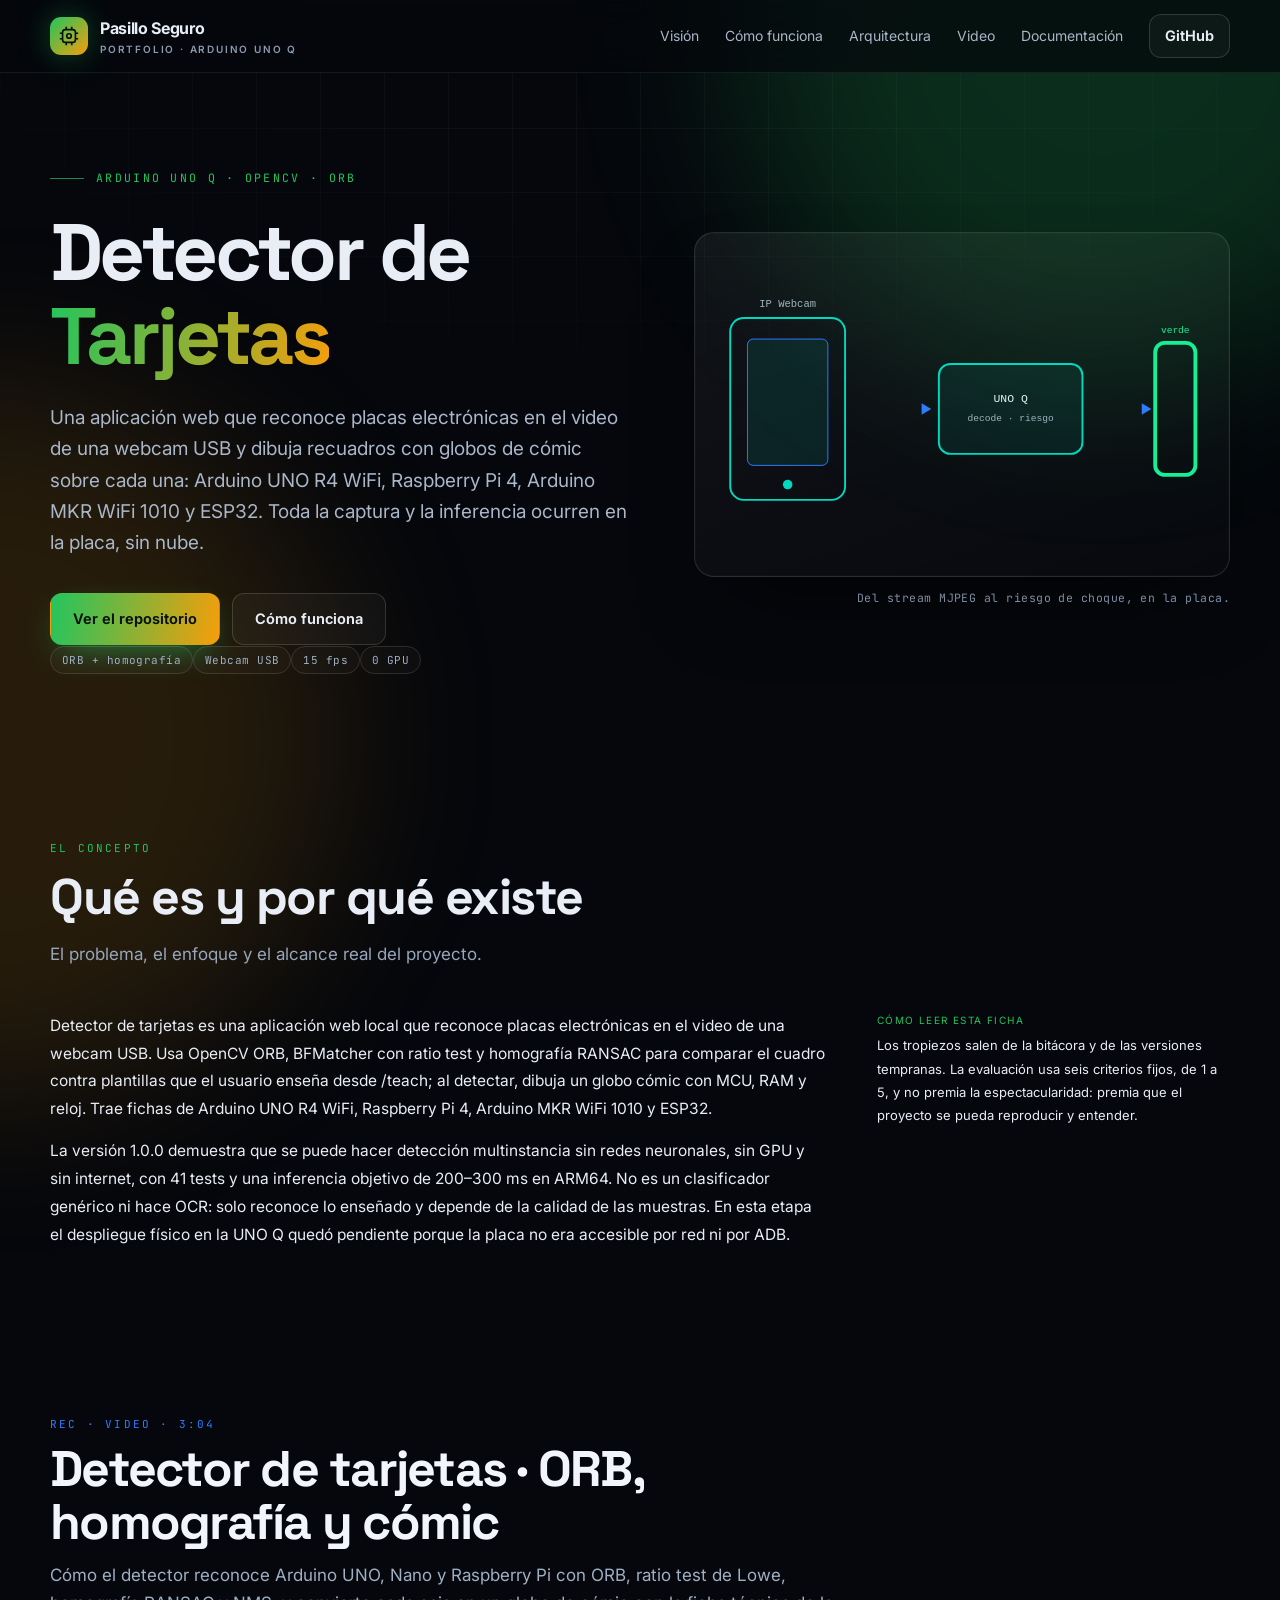
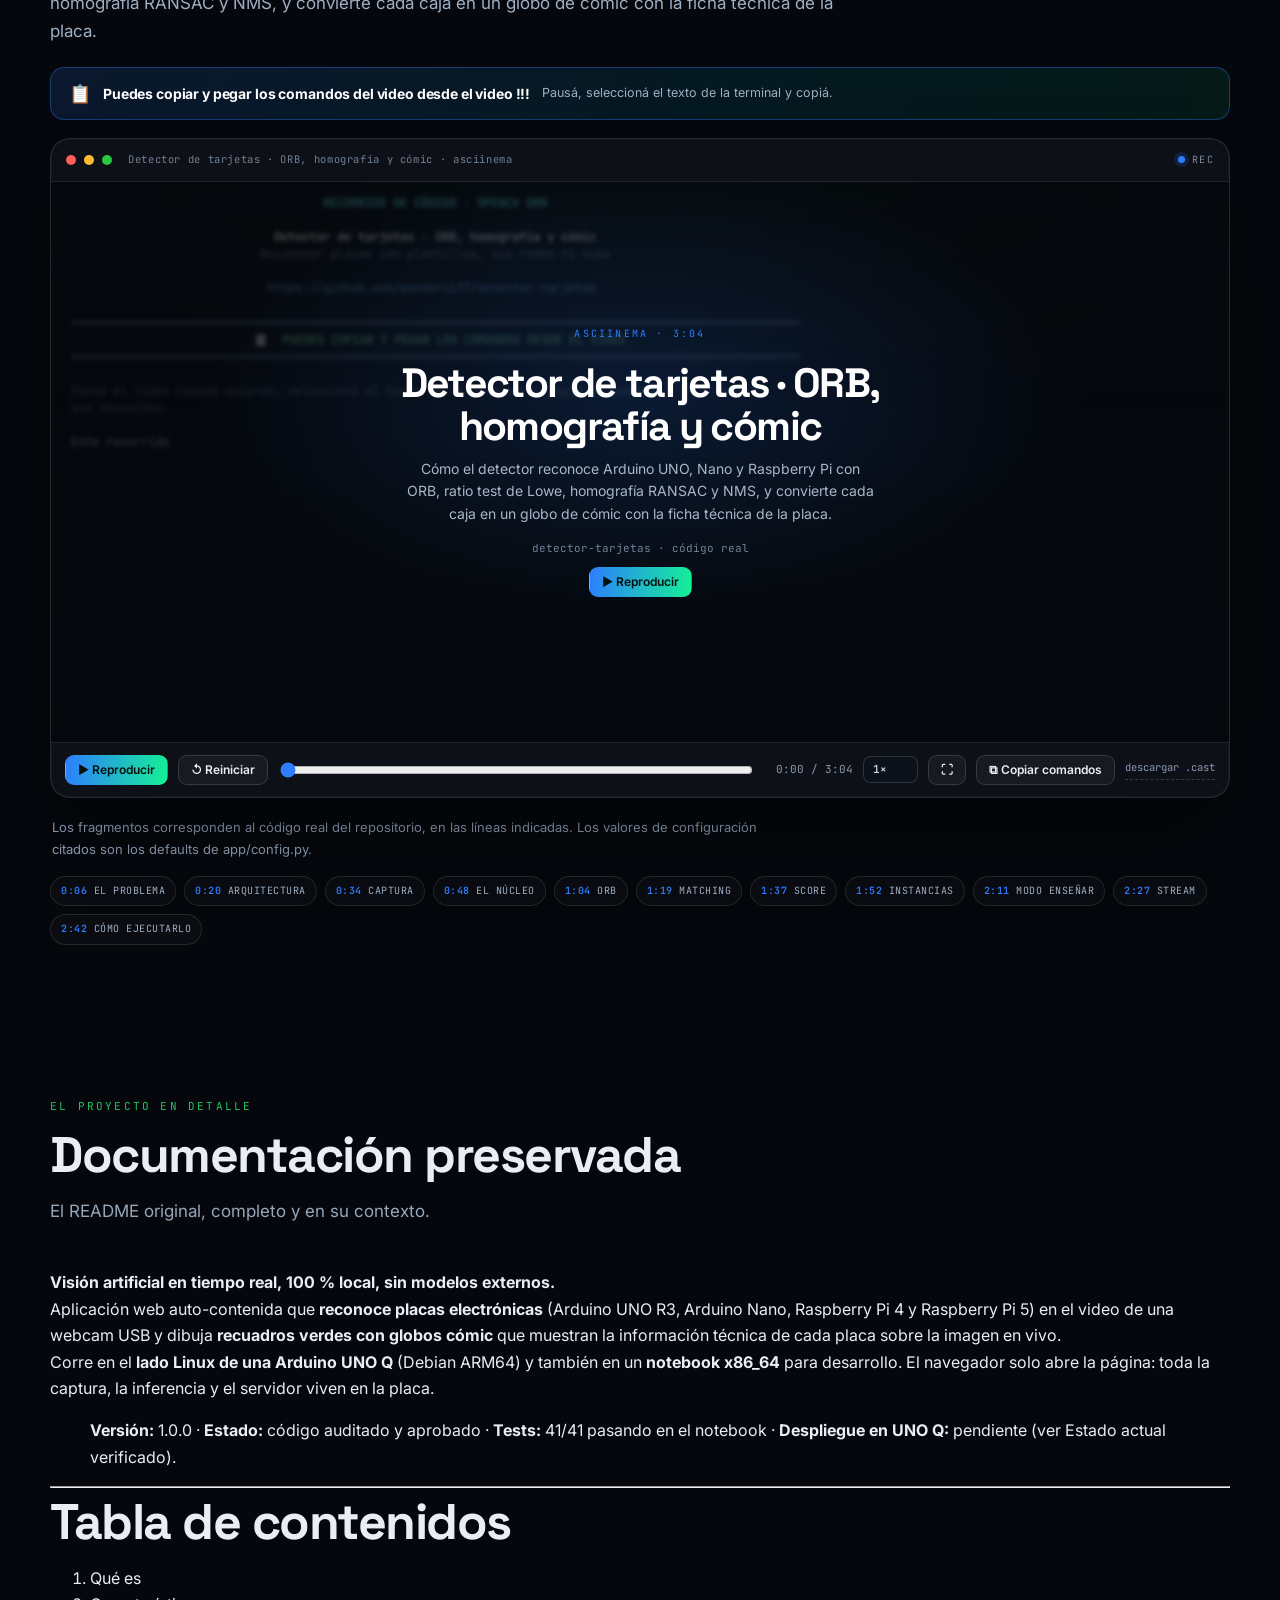
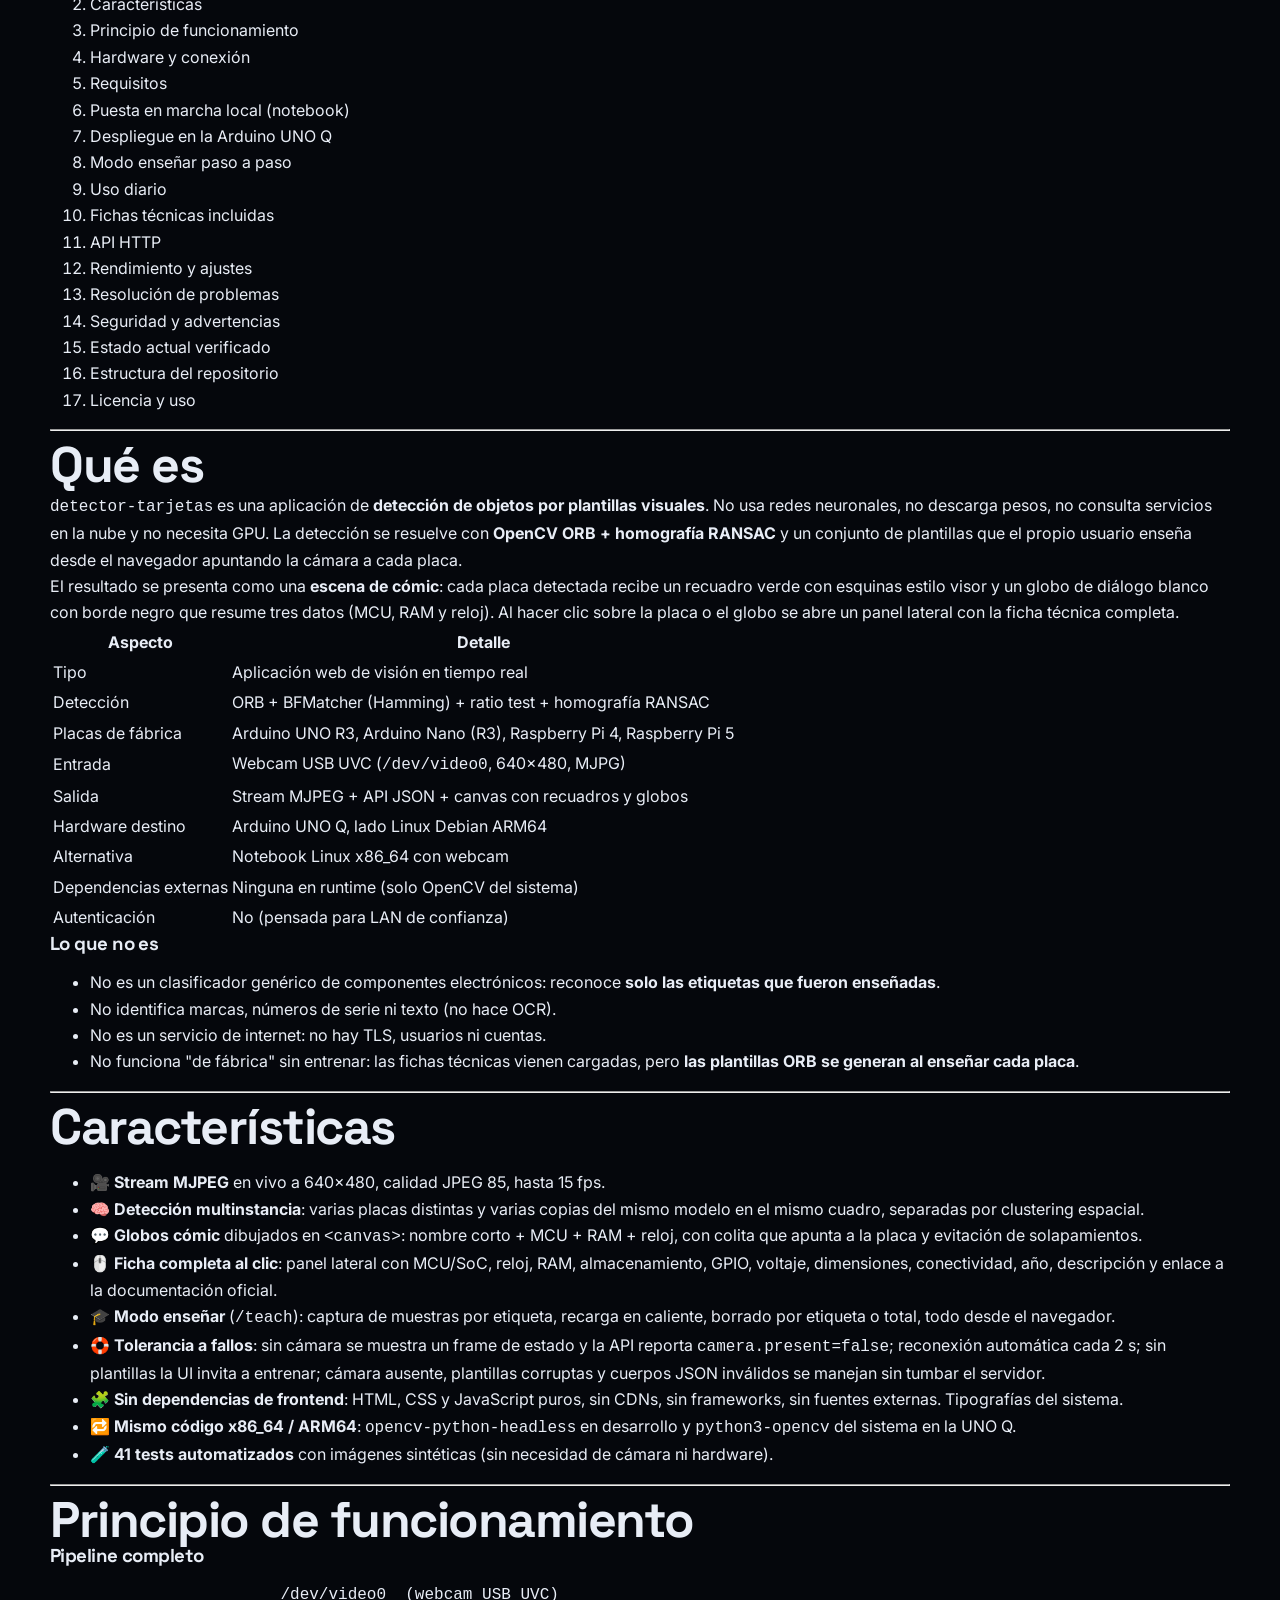
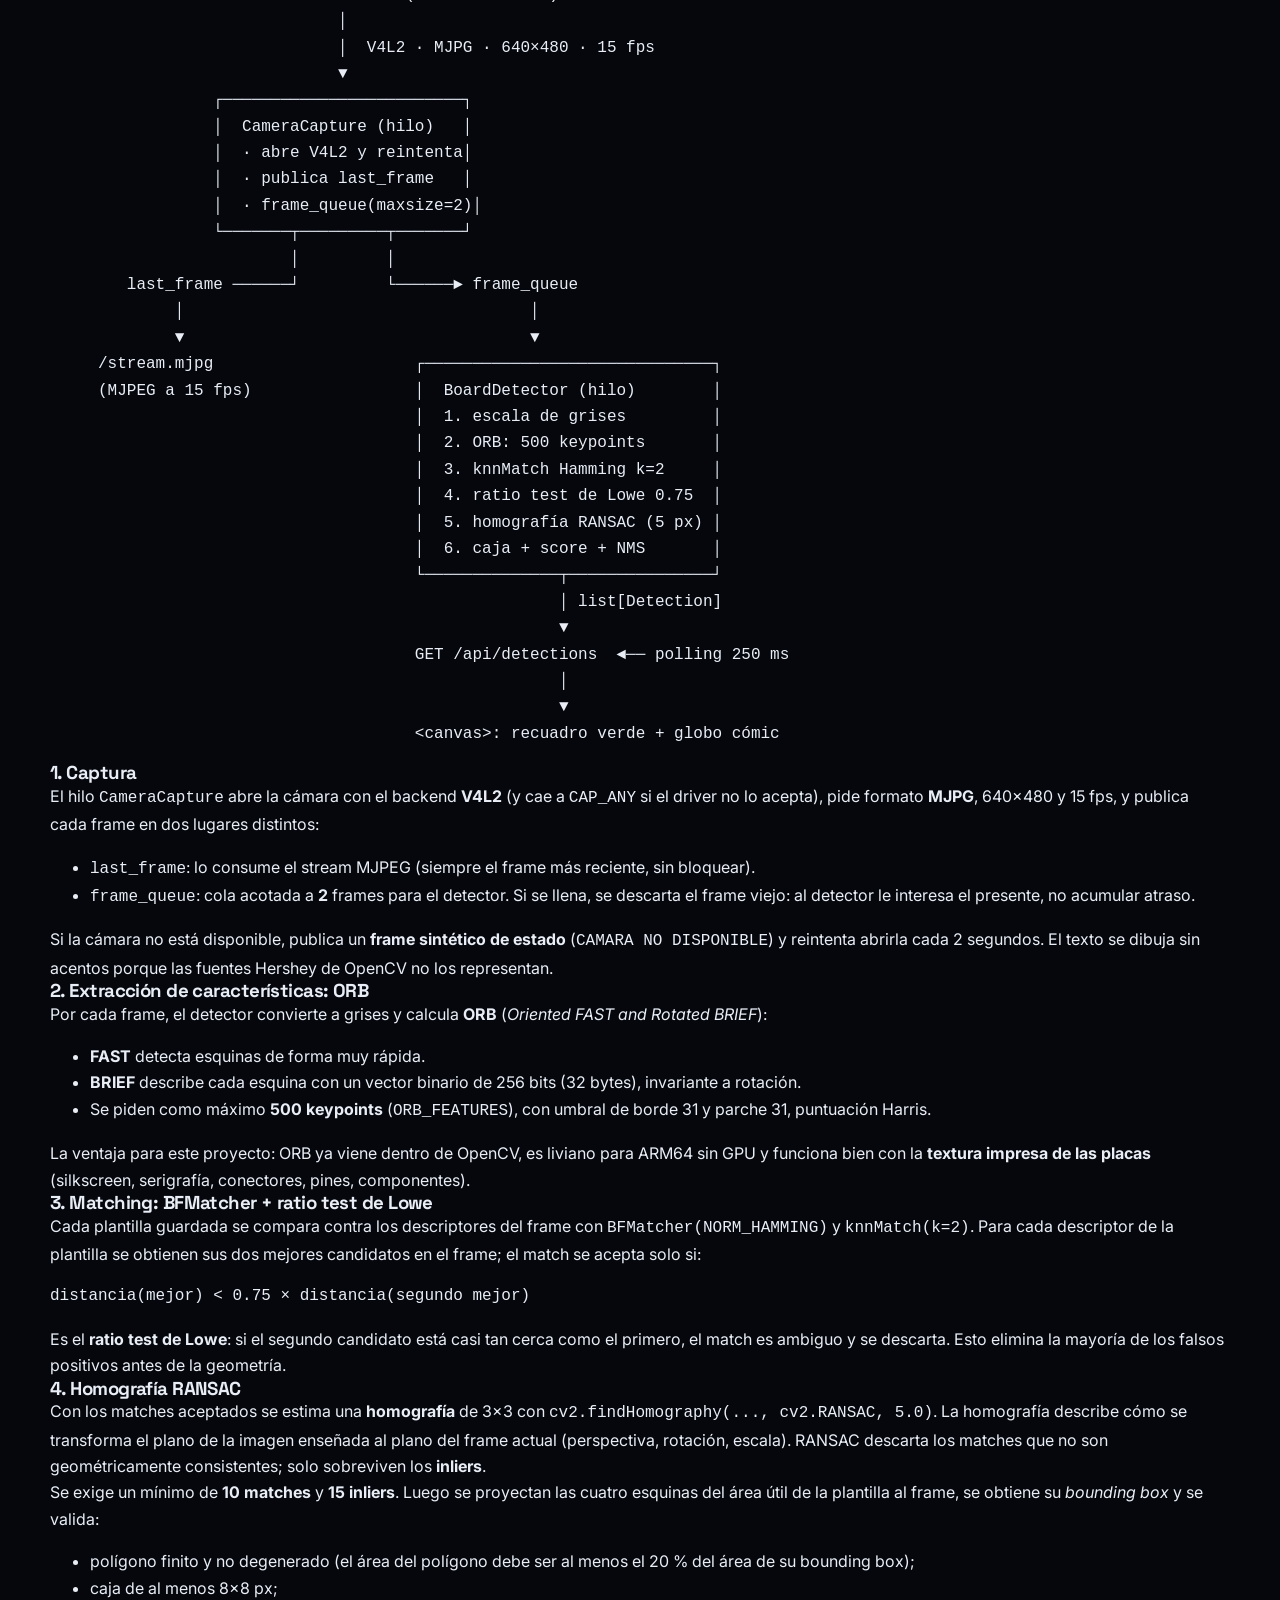
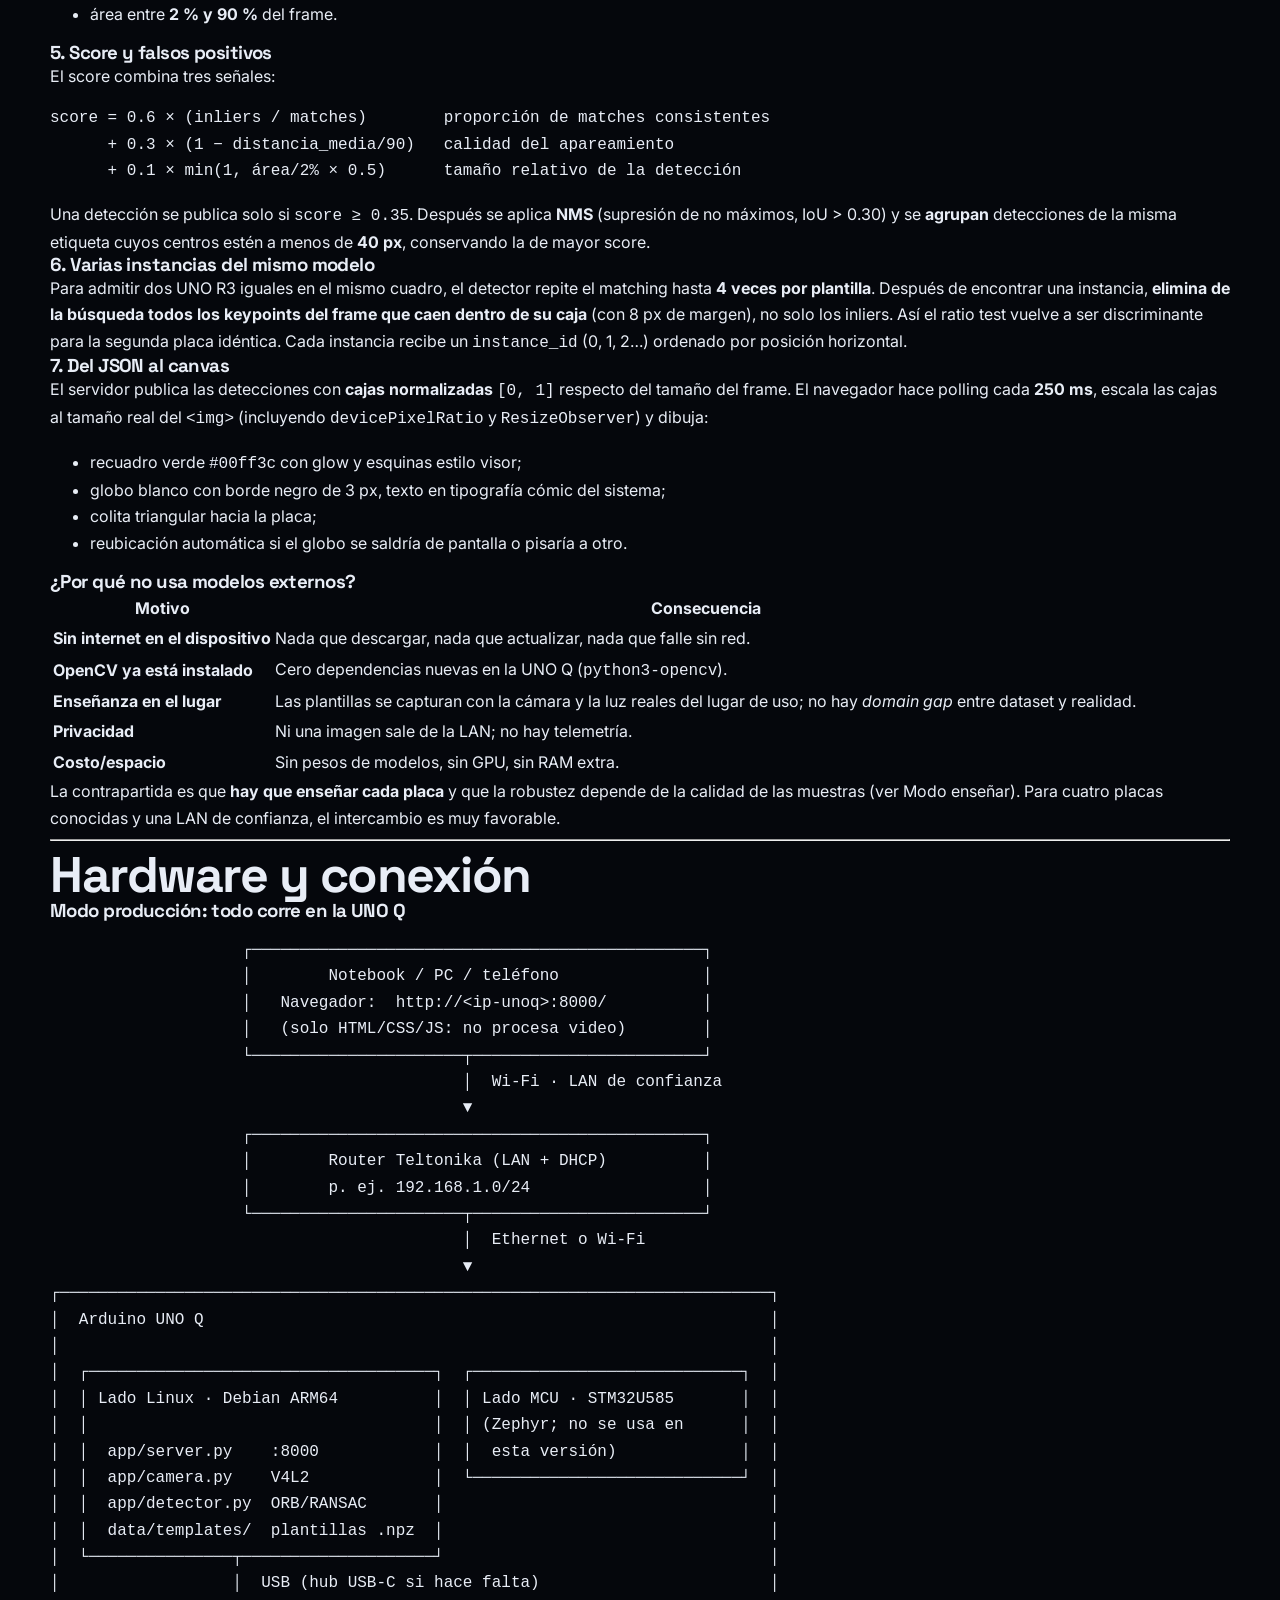
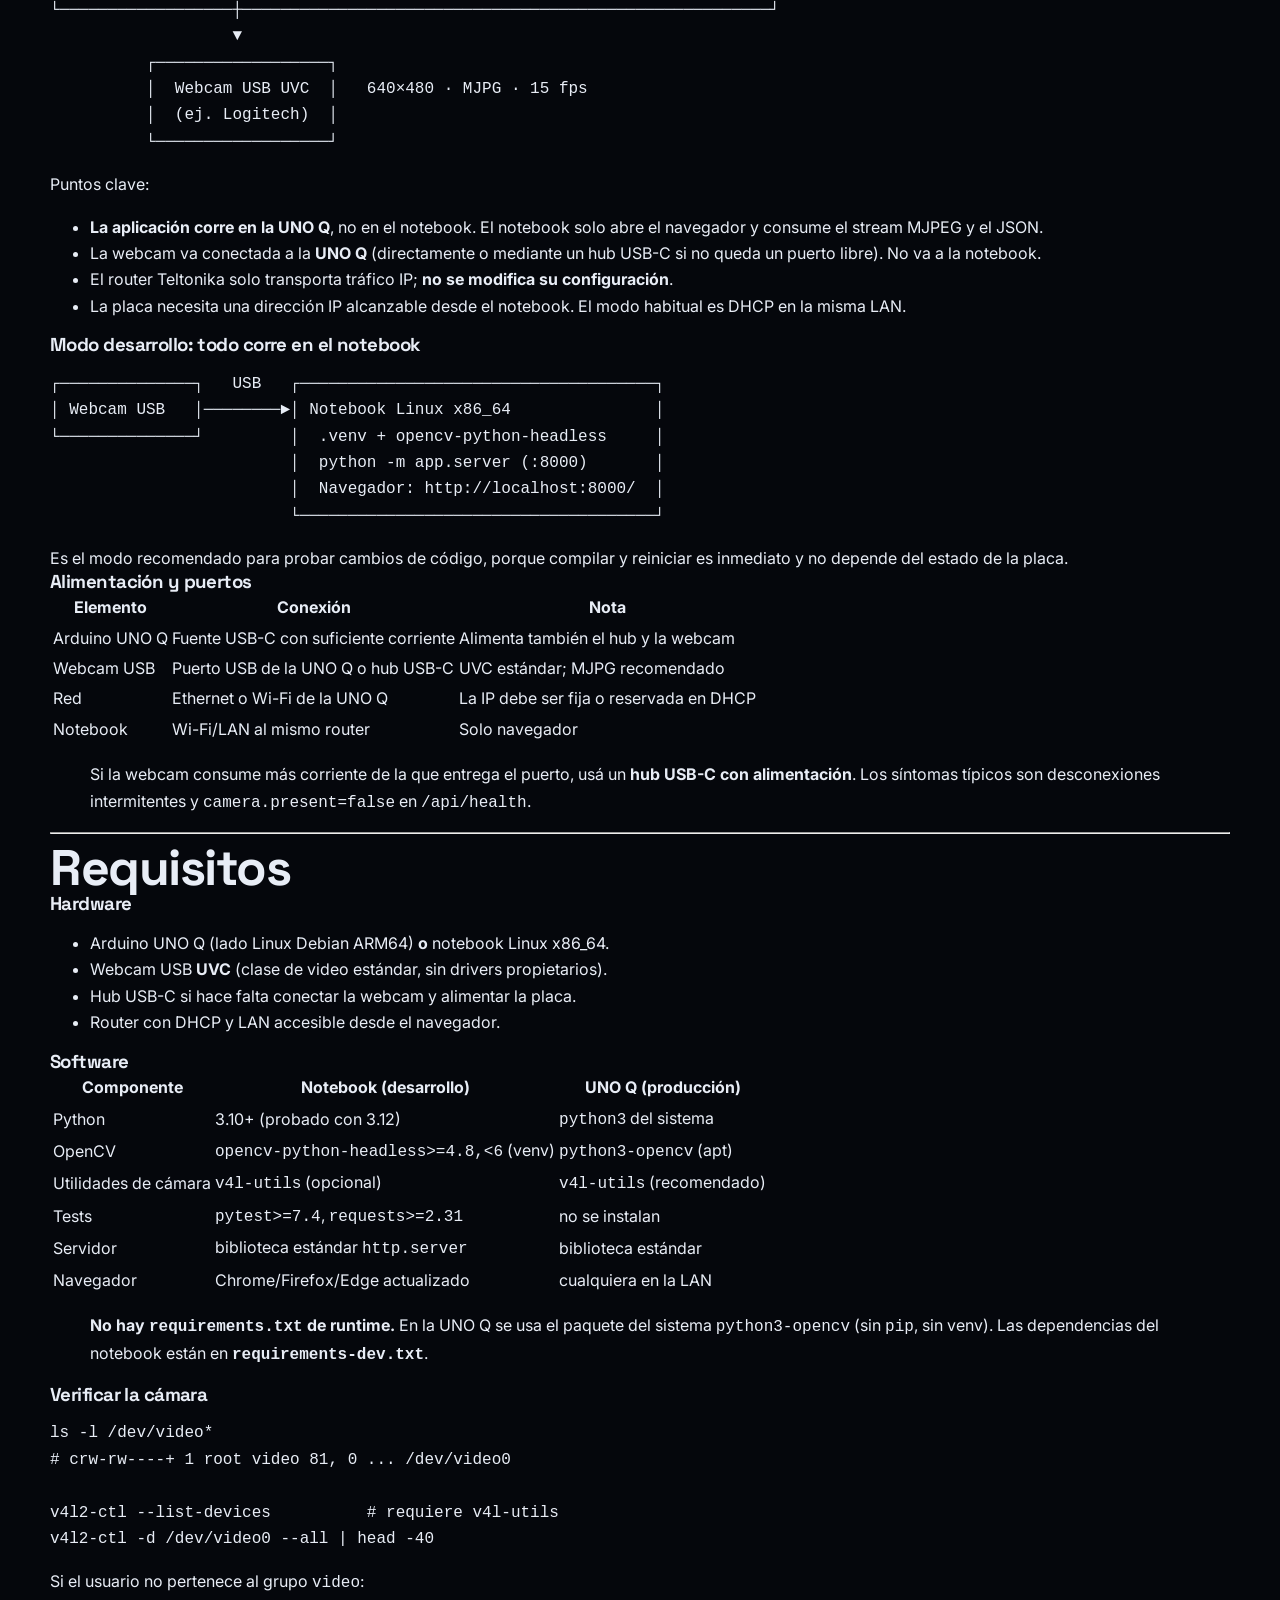
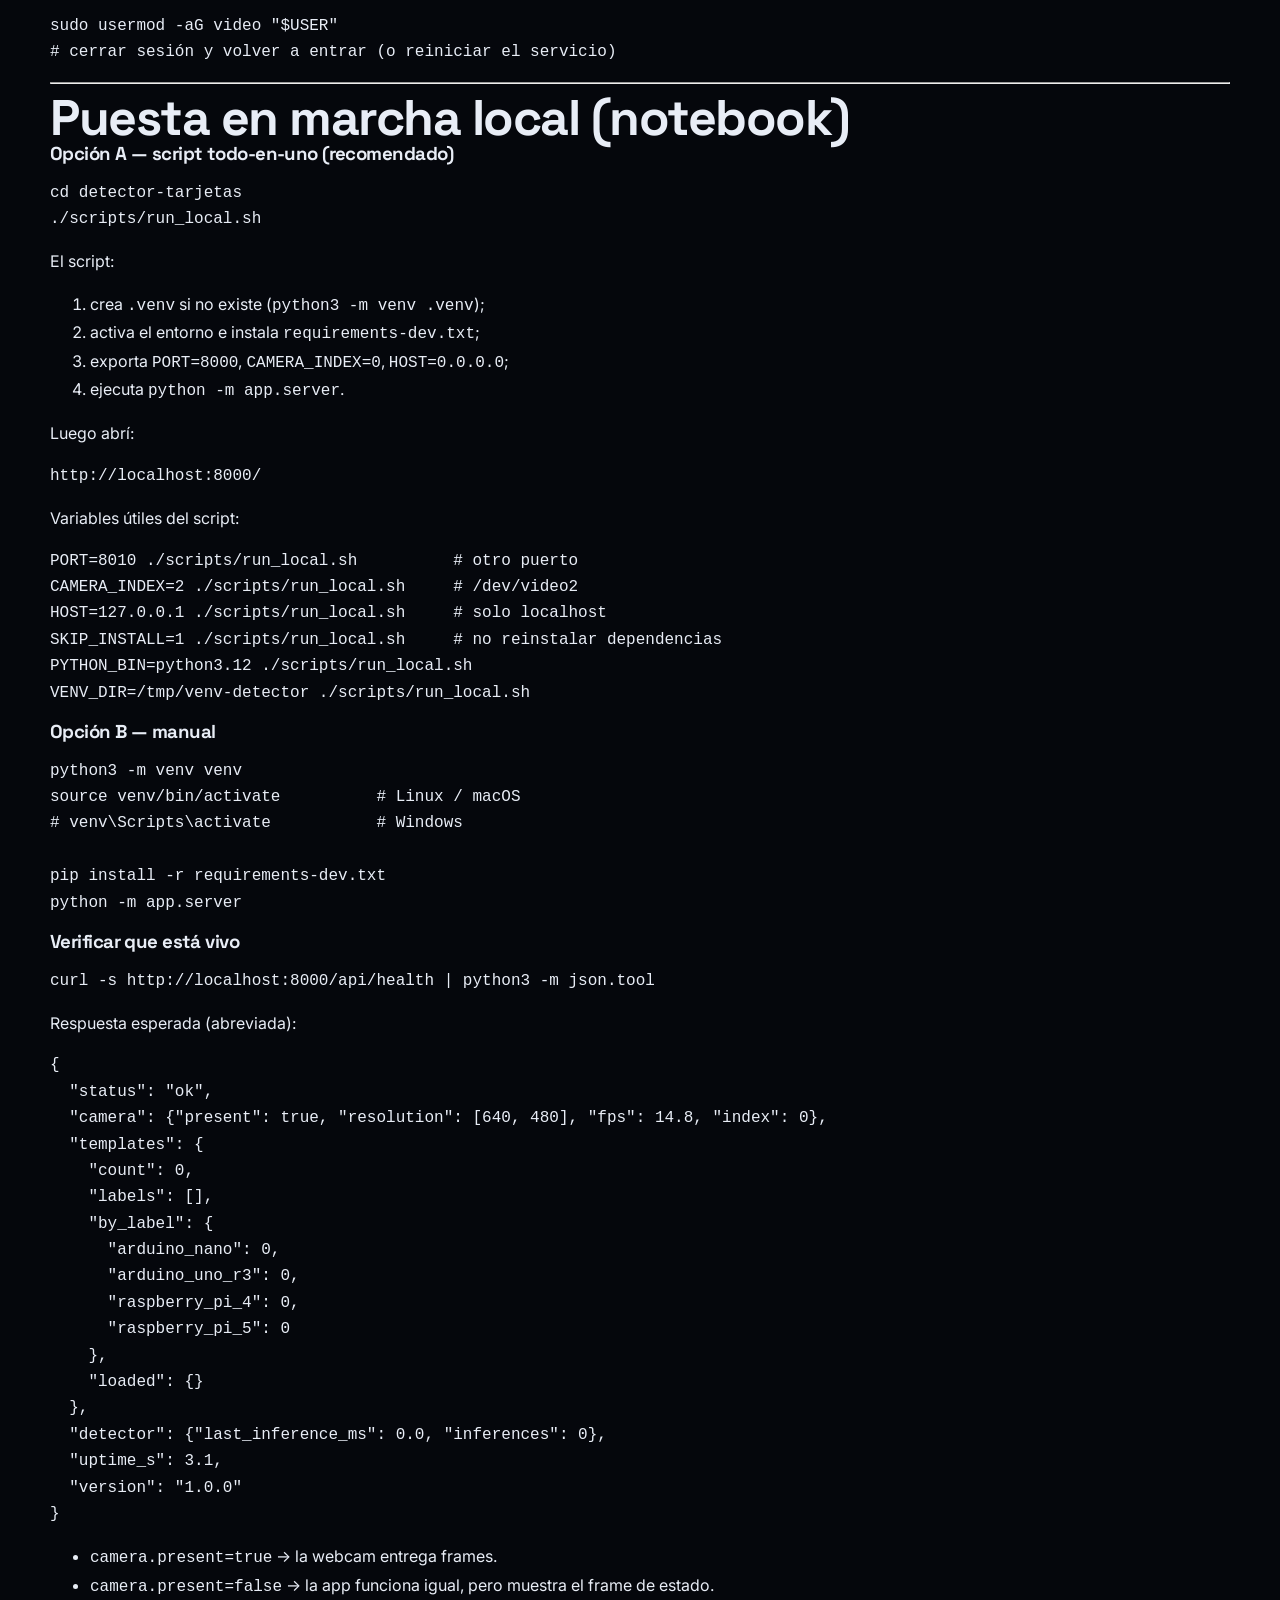
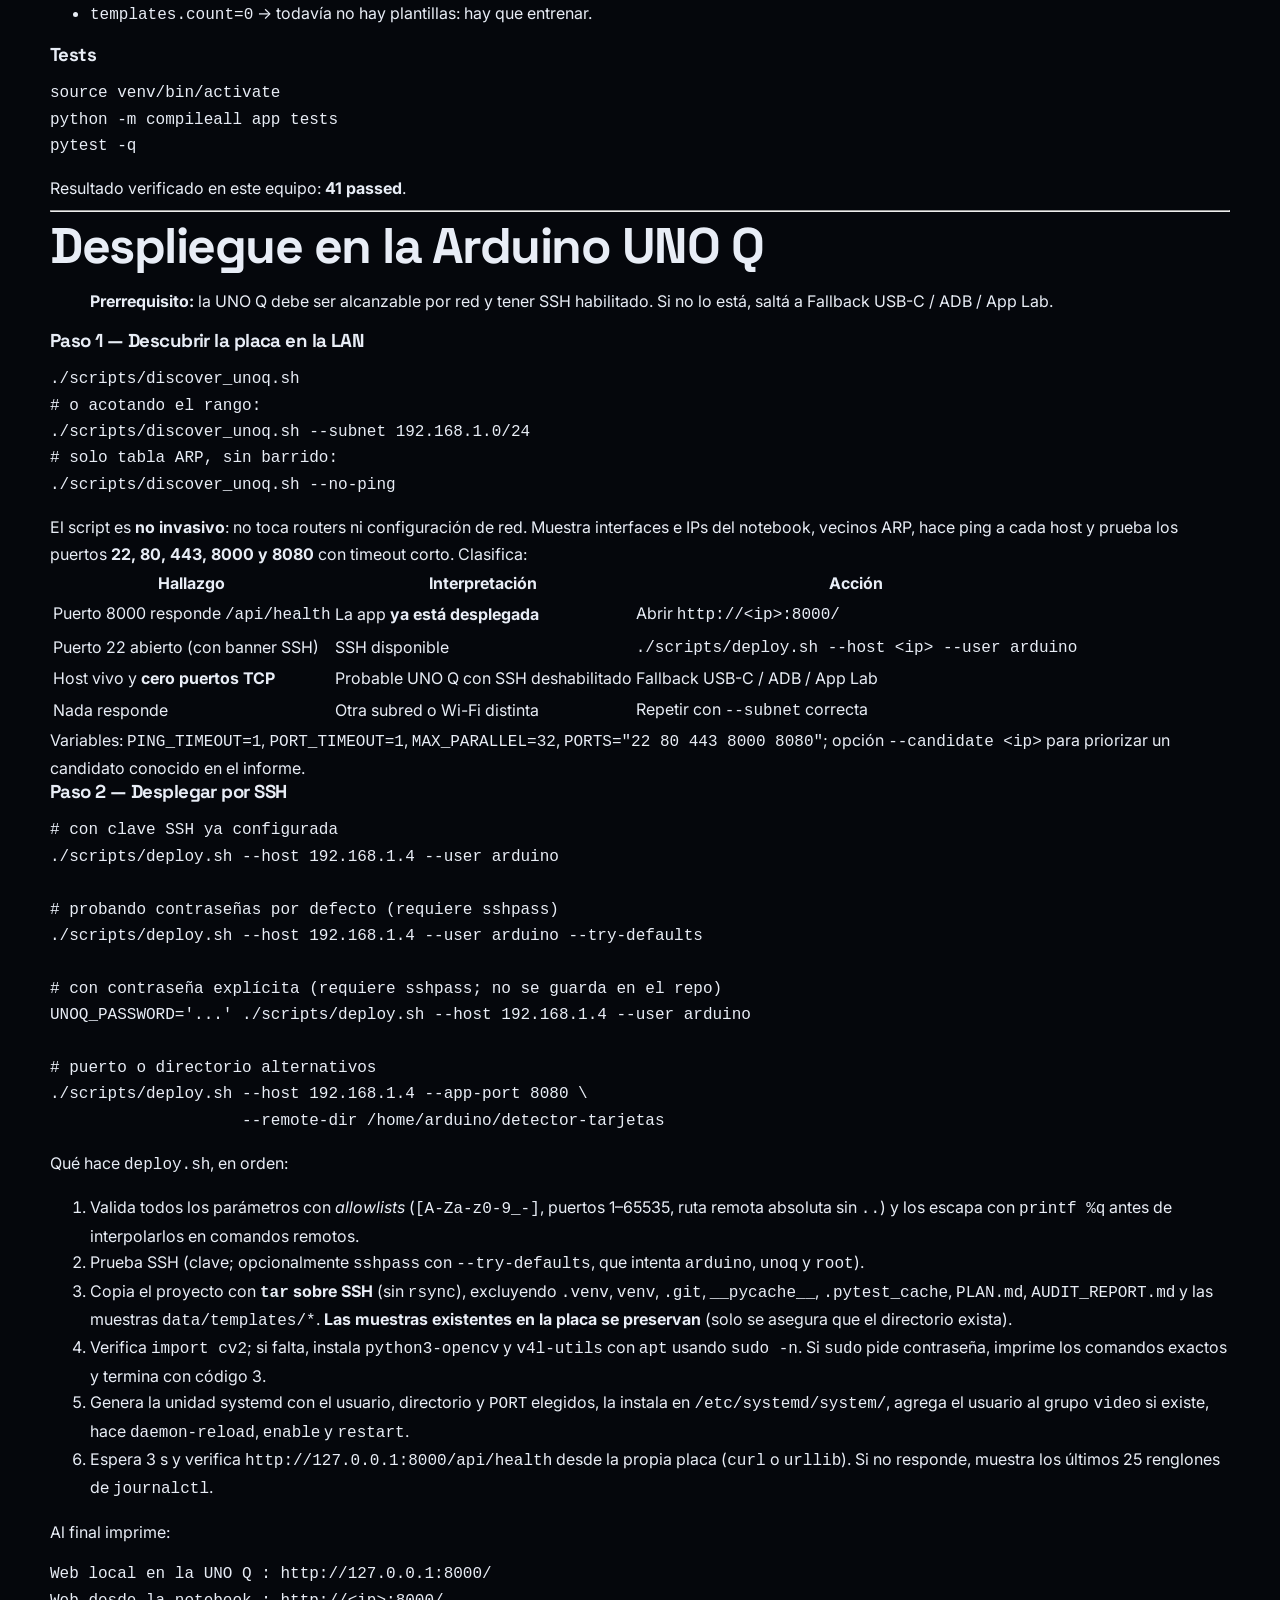
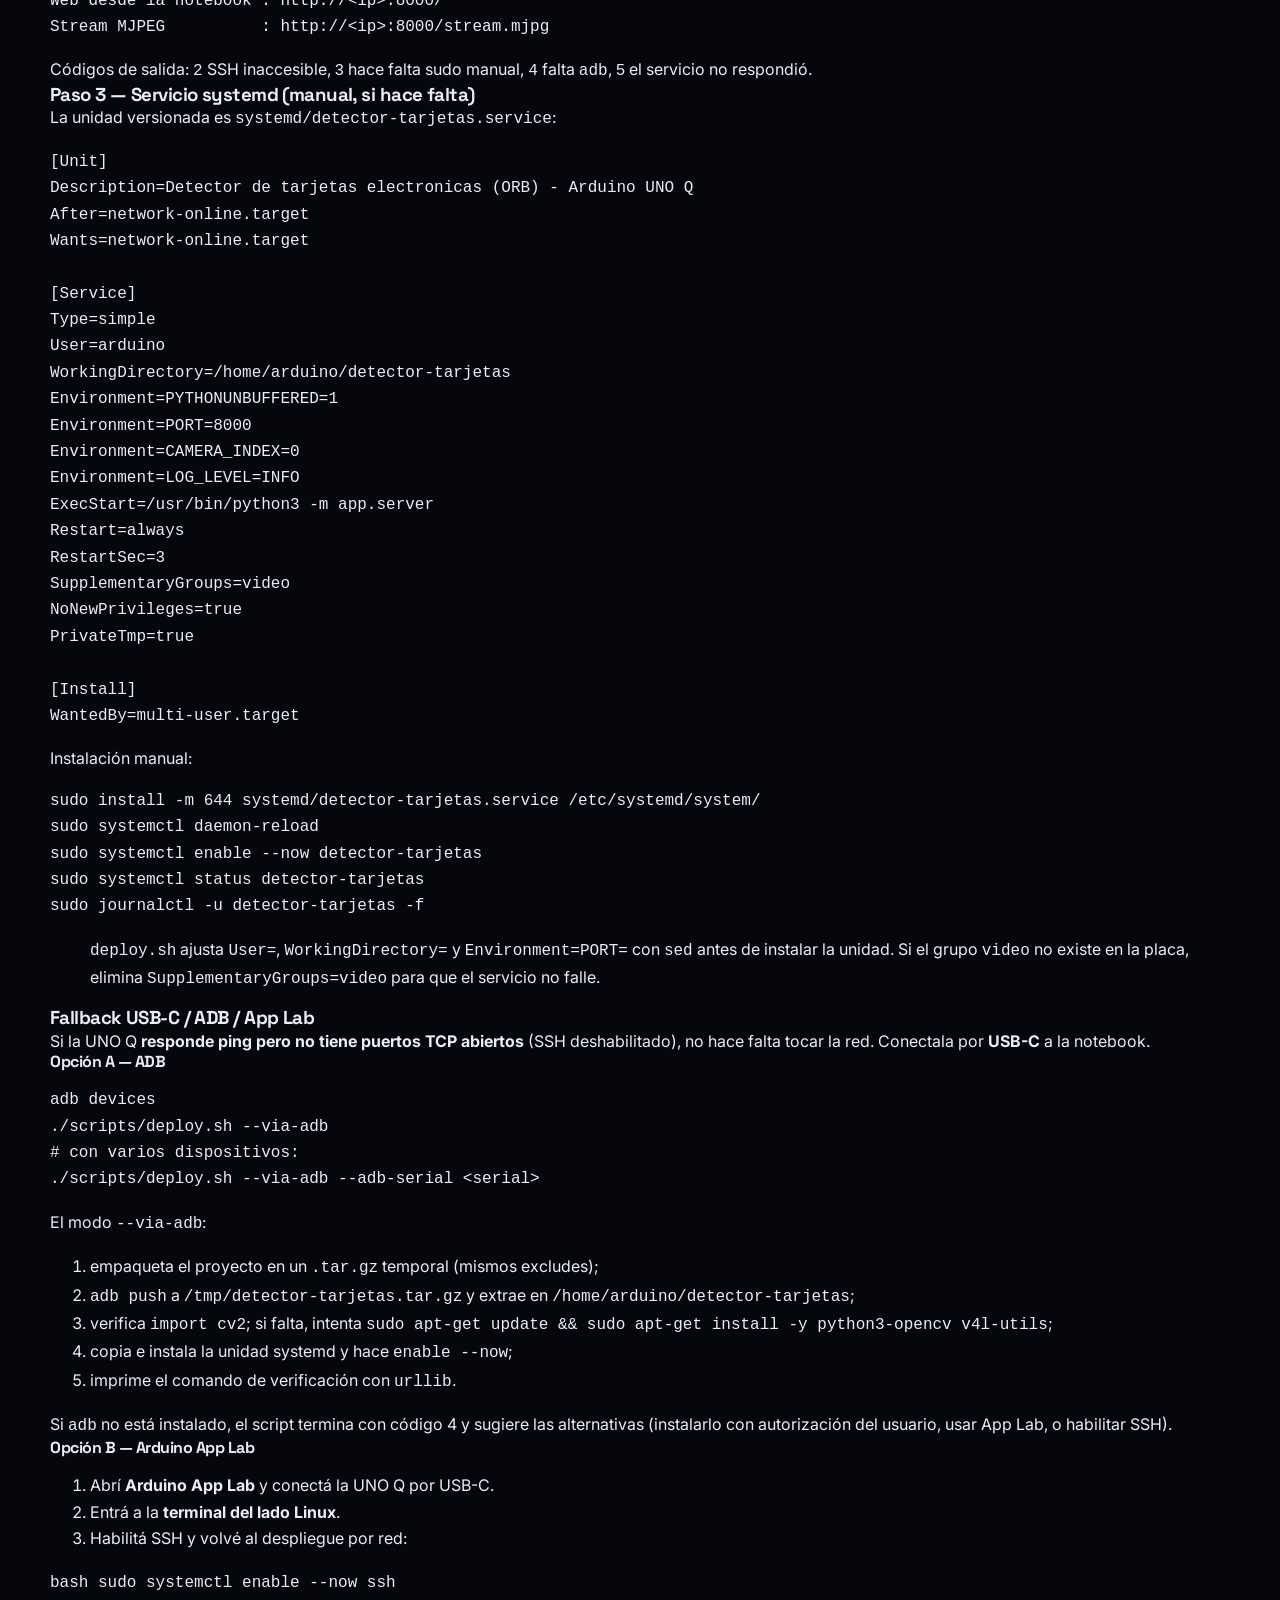
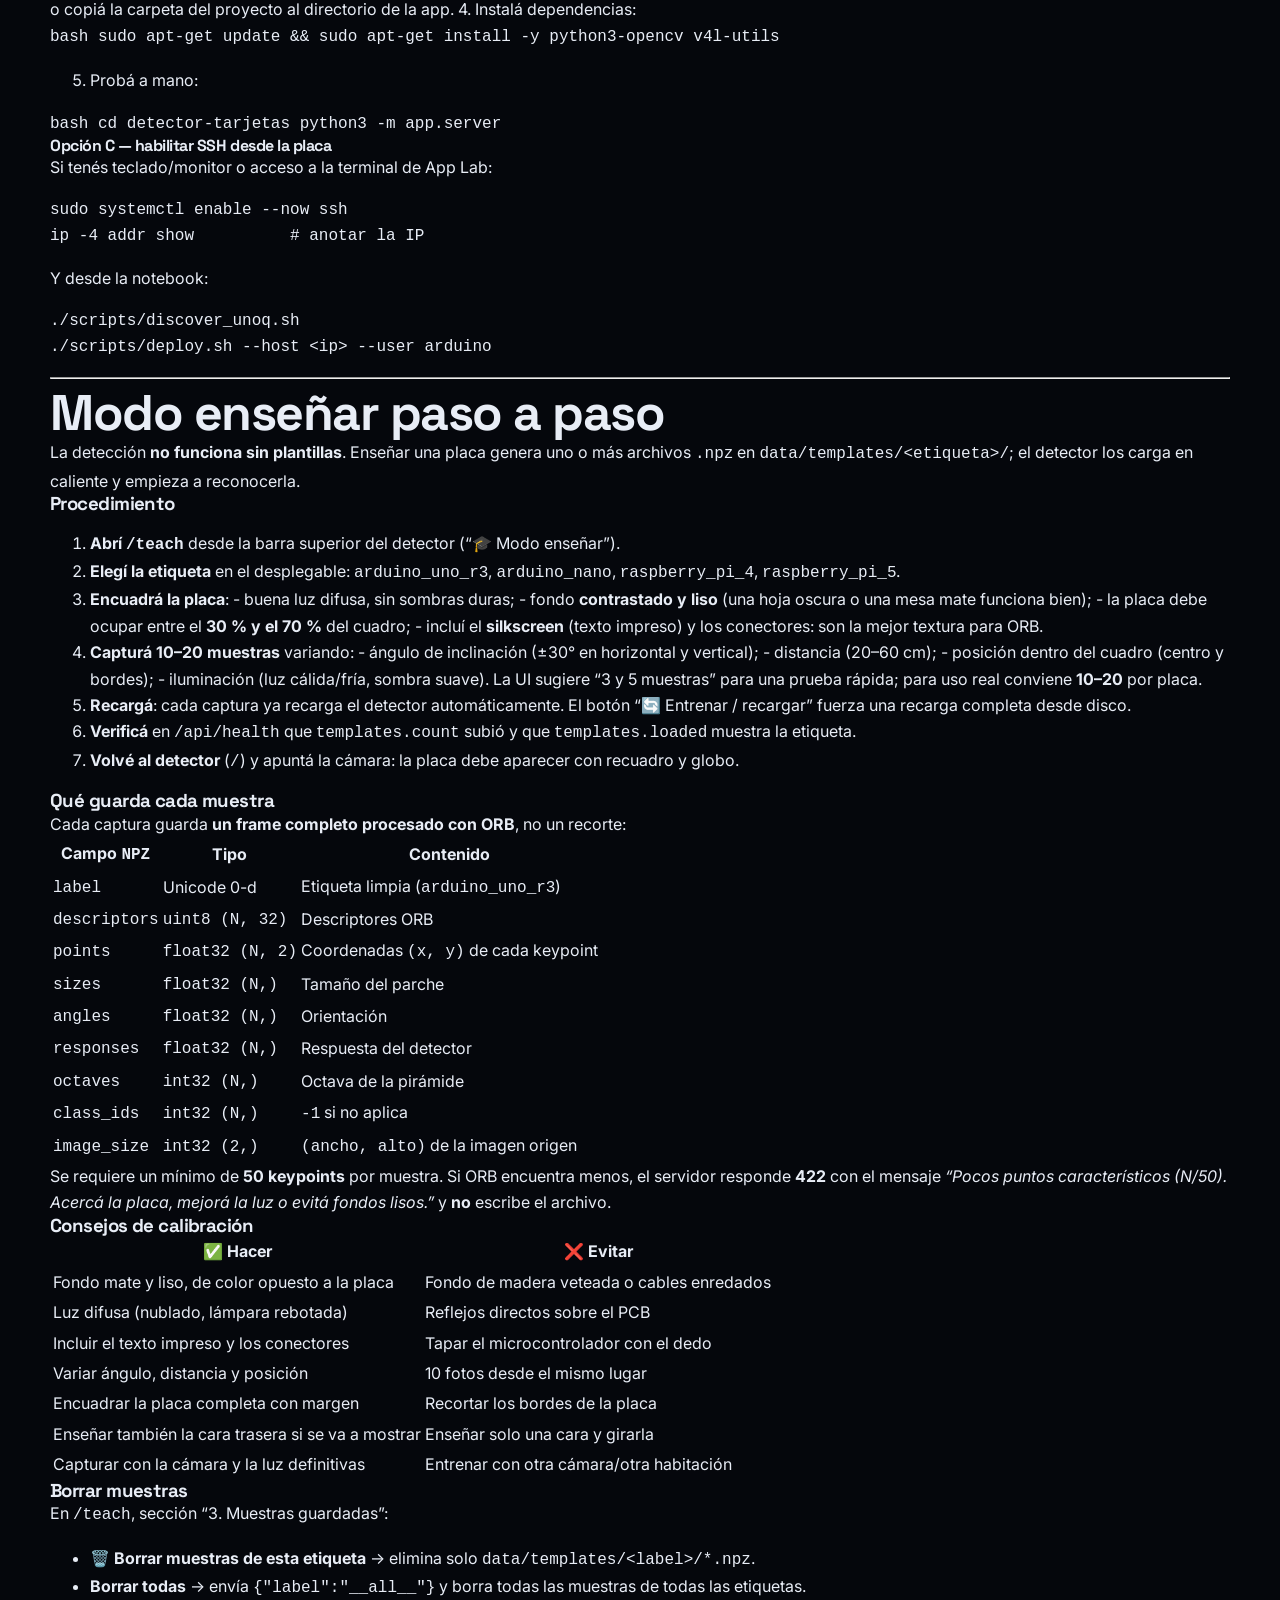
==== commit e2c5951a: "feat: catálogo de 4 placas y despliegue systemd/adb" ====
--- a/docs/index.html
+++ b/docs/index.html
@@ -5,16 +5,16 @@
 <meta charset="utf-8"/>
 <meta content="width=device-width, initial-scale=1" name="viewport"/>
 <title>Detector de Tarjetas — Arduino UNO Q</title>
-<meta content="Una aplicación web que reconoce placas electrónicas en el video de una webcam USB y dibuja recuadros con globos de cómic sobre cada una: Arduino UNO R3, Nano, Raspberry Pi 4 y Raspberry Pi 5. Toda la captura y la inferencia ocurren en la placa, sin nube." name="description"/>
+<meta content="Una aplicación web que reconoce placas electrónicas en el video de una webcam USB y dibuja recuadros con globos de cómic sobre cada una: Arduino UNO R4 WiFi, Raspberry Pi 4, Arduino MKR WiFi 1010 y ESP32. Toda la captura y la inferencia ocurren en la placa, sin nube." name="description"/>
 <meta content="wanderc137" name="author"/>
 <meta content="website" property="og:type"/>
 <meta content="Detector de Tarjetas — Arduino UNO Q" property="og:title"/>
-<meta content="Una aplicación web que reconoce placas electrónicas en el video de una webcam USB y dibuja recuadros con globos de cómic sobre cada una: Arduino UNO R3, Nano, Raspberry Pi 4 y Raspberry Pi 5. Toda la captura y la inferencia ocurren en la placa, sin nube." property="og:description"/>
+<meta content="Una aplicación web que reconoce placas electrónicas en el video de una webcam USB y dibuja recuadros con globos de cómic sobre cada una: Arduino UNO R4 WiFi, Raspberry Pi 4, Arduino MKR WiFi 1010 y ESP32. Toda la captura y la inferencia ocurren en la placa, sin nube." property="og:description"/>
 <meta content="https://wanderc137.github.io/detector-tarjetas/" property="og:url"/>
 <meta content="https://wanderc137.github.io/detector-tarjetas/assets/og.png" property="og:image"/>
 <meta content="summary_large_image" name="twitter:card"/>
 <meta content="Detector de Tarjetas — Arduino UNO Q" name="twitter:title"/>
-<meta content="Una aplicación web que reconoce placas electrónicas en el video de una webcam USB y dibuja recuadros con globos de cómic sobre cada una: Arduino UNO R3, Nano, Raspberry Pi 4 y Raspberry Pi 5. Toda la captura y la inferencia ocurren en la placa, sin nube." name="twitter:description"/>
+<meta content="Una aplicación web que reconoce placas electrónicas en el video de una webcam USB y dibuja recuadros con globos de cómic sobre cada una: Arduino UNO R4 WiFi, Raspberry Pi 4, Arduino MKR WiFi 1010 y ESP32. Toda la captura y la inferencia ocurren en la placa, sin nube." name="twitter:description"/>
 <meta content="https://wanderc137.github.io/detector-tarjetas/assets/og.png" name="twitter:image"/>
 <link href="data:image/svg+xml,&lt;svg xmlns='http://www.w3.org/2000/svg' viewBox='0 0 100 100'&gt;&lt;rect width='100' height='100' rx='22' fill='%2305070c'/&gt;&lt;rect x='22' y='22' width='56' height='56' rx='12' fill='none' stroke='%2322C55E' stroke-width='7'/&gt;&lt;circle cx='50' cy='50' r='9' fill='%2322C55E'/&gt;&lt;/svg&gt;" rel="icon"/>
 <link href="https://fonts.googleapis.com" rel="preconnect"/>
@@ -296,7 +296,7 @@
 </div>
 </header>
 <main id="top">
-<section class="hero"><div class="wrap hero-grid"><div class="hero-copy"><div class="eyebrow">Arduino UNO Q · OpenCV · ORB</div><h1>Detector de <span class="grad">Tarjetas</span></h1><p class="lead">Una aplicación web que reconoce placas electrónicas en el video de una webcam USB y dibuja recuadros con globos de cómic sobre cada una: Arduino UNO R3, Nano, Raspberry Pi 4 y Raspberry Pi 5. Toda la captura y la inferencia ocurren en la placa, sin nube.</p><div class="hero-actions"><a class="btn btn-primary" href="https://github.com/wanderc137/detector-tarjetas" rel="noopener" target="_blank">Ver el repositorio</a><a class="btn btn-ghost" href="#concepto">Cómo funciona</a></div><div class="badges"><span class="badge">ORB + homografía</span><span class="badge">Webcam USB</span><span class="badge">15 fps</span><span class="badge">0 GPU</span></div></div>
+<section class="hero"><div class="wrap hero-grid"><div class="hero-copy"><div class="eyebrow">Arduino UNO Q · OpenCV · ORB</div><h1>Detector de <span class="grad">Tarjetas</span></h1><p class="lead">Una aplicación web que reconoce placas electrónicas en el video de una webcam USB y dibuja recuadros con globos de cómic sobre cada una: Arduino UNO R4 WiFi, Raspberry Pi 4, Arduino MKR WiFi 1010 y ESP32. Toda la captura y la inferencia ocurren en la placa, sin nube.</p><div class="hero-actions"><a class="btn btn-primary" href="https://github.com/wanderc137/detector-tarjetas" rel="noopener" target="_blank">Ver el repositorio</a><a class="btn btn-ghost" href="#concepto">Cómo funciona</a></div><div class="badges"><span class="badge">ORB + homografía</span><span class="badge">Webcam USB</span><span class="badge">15 fps</span><span class="badge">0 GPU</span></div></div>
 <div class="hero-visual"><div class="visual-frame" style="padding:18px">
 <svg aria-label="Teléfono, UNO Q y alerta por color" role="img" style="width:100%;height:auto;display:block" viewbox="0 0 520 320">
 <defs><lineargradient id="pg" x1="0" x2="1" y1="0" y2="1">
@@ -326,7 +326,7 @@
 
 
 
-<div class="rich-block"><section class="section" id="concepto"><div class="wrap"><div class="section-head"><div class="kicker">El concepto</div><h2>Qué es y por qué existe</h2><p class="section-sub">El problema, el enfoque y el alcance real del proyecto.</p></div><div class="concept-grid"><div><p>Detector de tarjetas es una aplicación web local que reconoce placas electrónicas en el video de una webcam USB. Usa OpenCV ORB, BFMatcher con ratio test y homografía RANSAC para comparar el cuadro contra plantillas que el usuario enseña desde /teach; al detectar, dibuja un globo cómic con MCU, RAM y reloj. Trae fichas de Arduino UNO R3, Nano, Raspberry Pi 4 y Pi 5.</p><p>La versión 1.0.0 demuestra que se puede hacer detección multinstancia sin redes neuronales, sin GPU y sin internet, con 41 tests y una inferencia objetivo de 200–300 ms en ARM64. No es un clasificador genérico ni hace OCR: solo reconoce lo enseñado y depende de la calidad de las muestras. En esta etapa el despliegue físico en la UNO Q quedó pendiente porque la placa no era accesible por red ni por ADB.</p></div><div class="concept-side"><div class="k">Cómo leer esta ficha</div><p>Los tropiezos salen de la bitácora y de las versiones tempranas. La evaluación usa seis criterios fijos, de 1 a 5, y no premia la espectacularidad: premia que el proyecto se pueda reproducir y entender.</p></div></div></div></section>
+<div class="rich-block"><section class="section" id="concepto"><div class="wrap"><div class="section-head"><div class="kicker">El concepto</div><h2>Qué es y por qué existe</h2><p class="section-sub">El problema, el enfoque y el alcance real del proyecto.</p></div><div class="concept-grid"><div><p>Detector de tarjetas es una aplicación web local que reconoce placas electrónicas en el video de una webcam USB. Usa OpenCV ORB, BFMatcher con ratio test y homografía RANSAC para comparar el cuadro contra plantillas que el usuario enseña desde /teach; al detectar, dibuja un globo cómic con MCU, RAM y reloj. Trae fichas de Arduino UNO R4 WiFi, Raspberry Pi 4, Arduino MKR WiFi 1010 y ESP32.</p><p>La versión 1.0.0 demuestra que se puede hacer detección multinstancia sin redes neuronales, sin GPU y sin internet, con 41 tests y una inferencia objetivo de 200–300 ms en ARM64. No es un clasificador genérico ni hace OCR: solo reconoce lo enseñado y depende de la calidad de las muestras. En esta etapa el despliegue físico en la UNO Q quedó pendiente porque la placa no era accesible por red ni por ADB.</p></div><div class="concept-side"><div class="k">Cómo leer esta ficha</div><p>Los tropiezos salen de la bitácora y de las versiones tempranas. La evaluación usa seis criterios fijos, de 1 a 5, y no premia la espectacularidad: premia que el proyecto se pueda reproducir y entender.</p></div></div></div></section>
 <section class="section tight rec-section" id="video" style="--accent:#2E7DFF;--accent2:#14F195">
 <div class="wrap">
 <div class="rec-kicker">REC · VIDEO · 3:04</div>
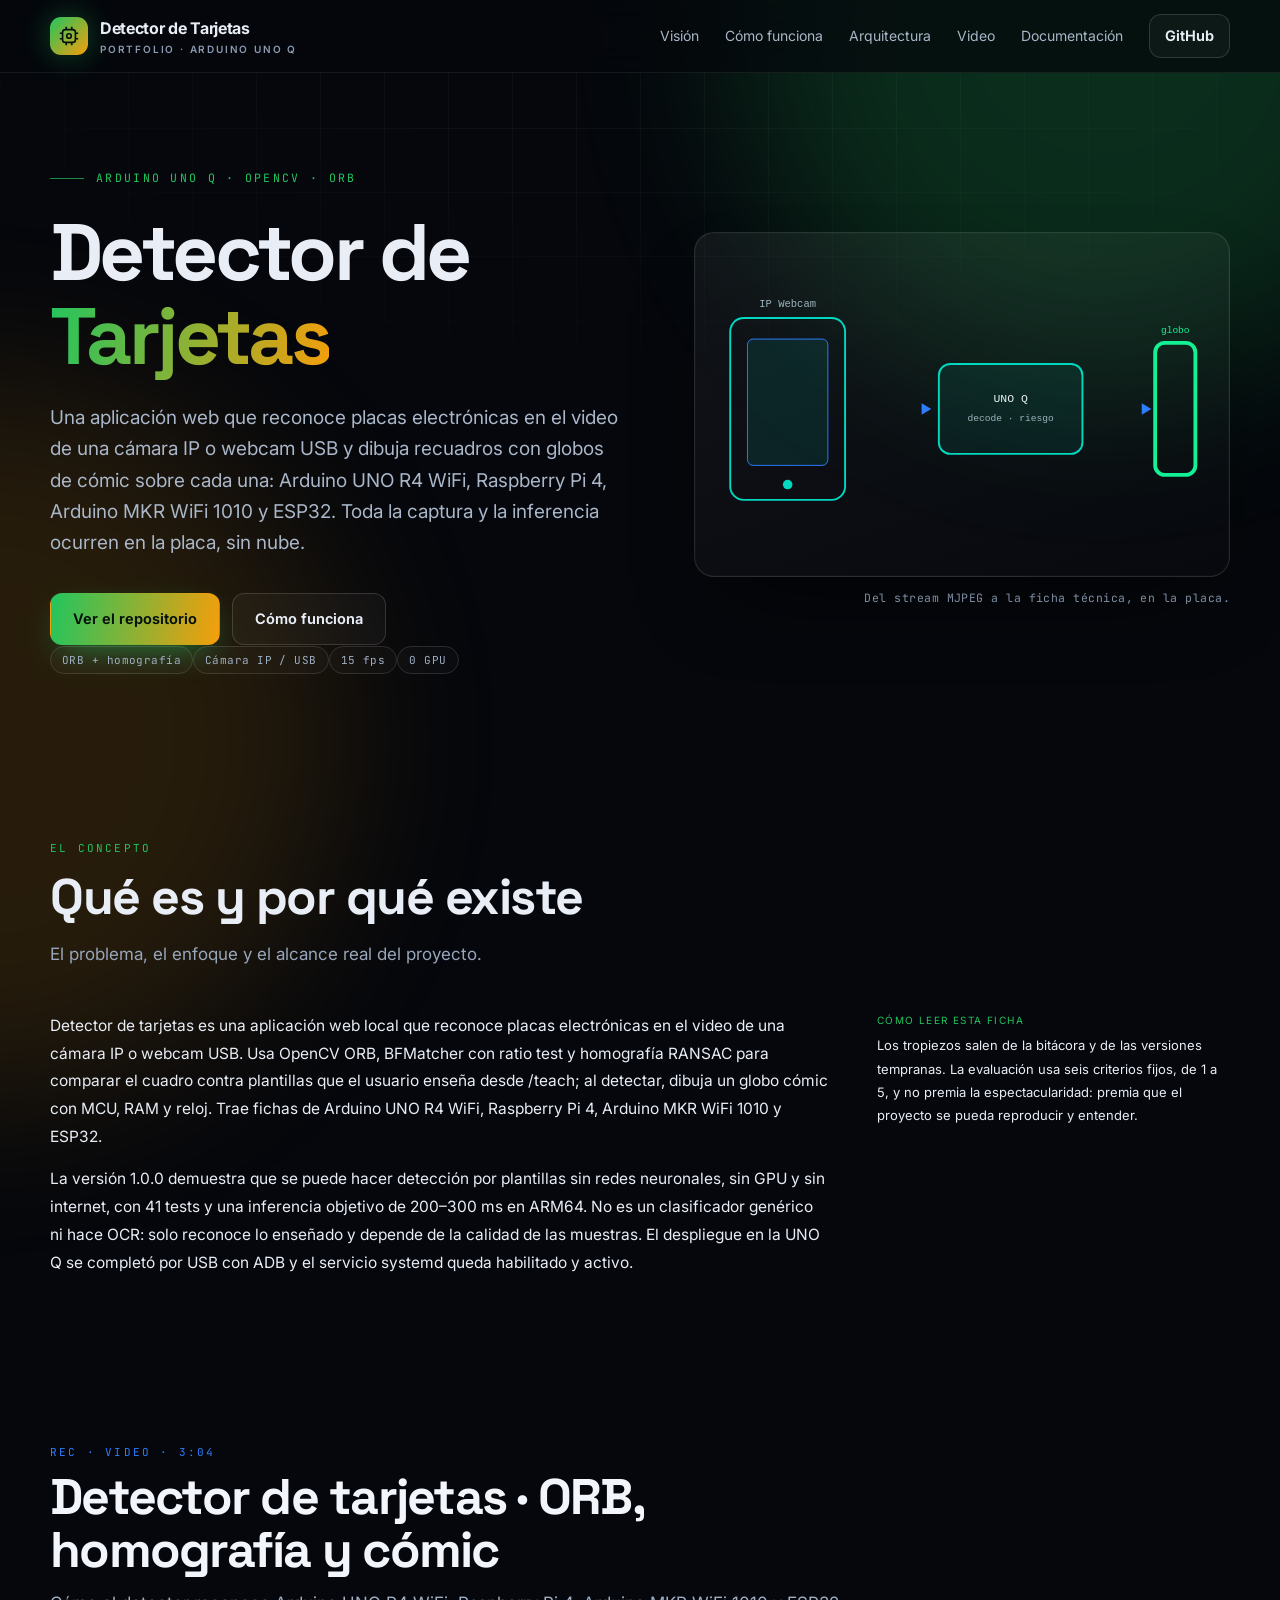
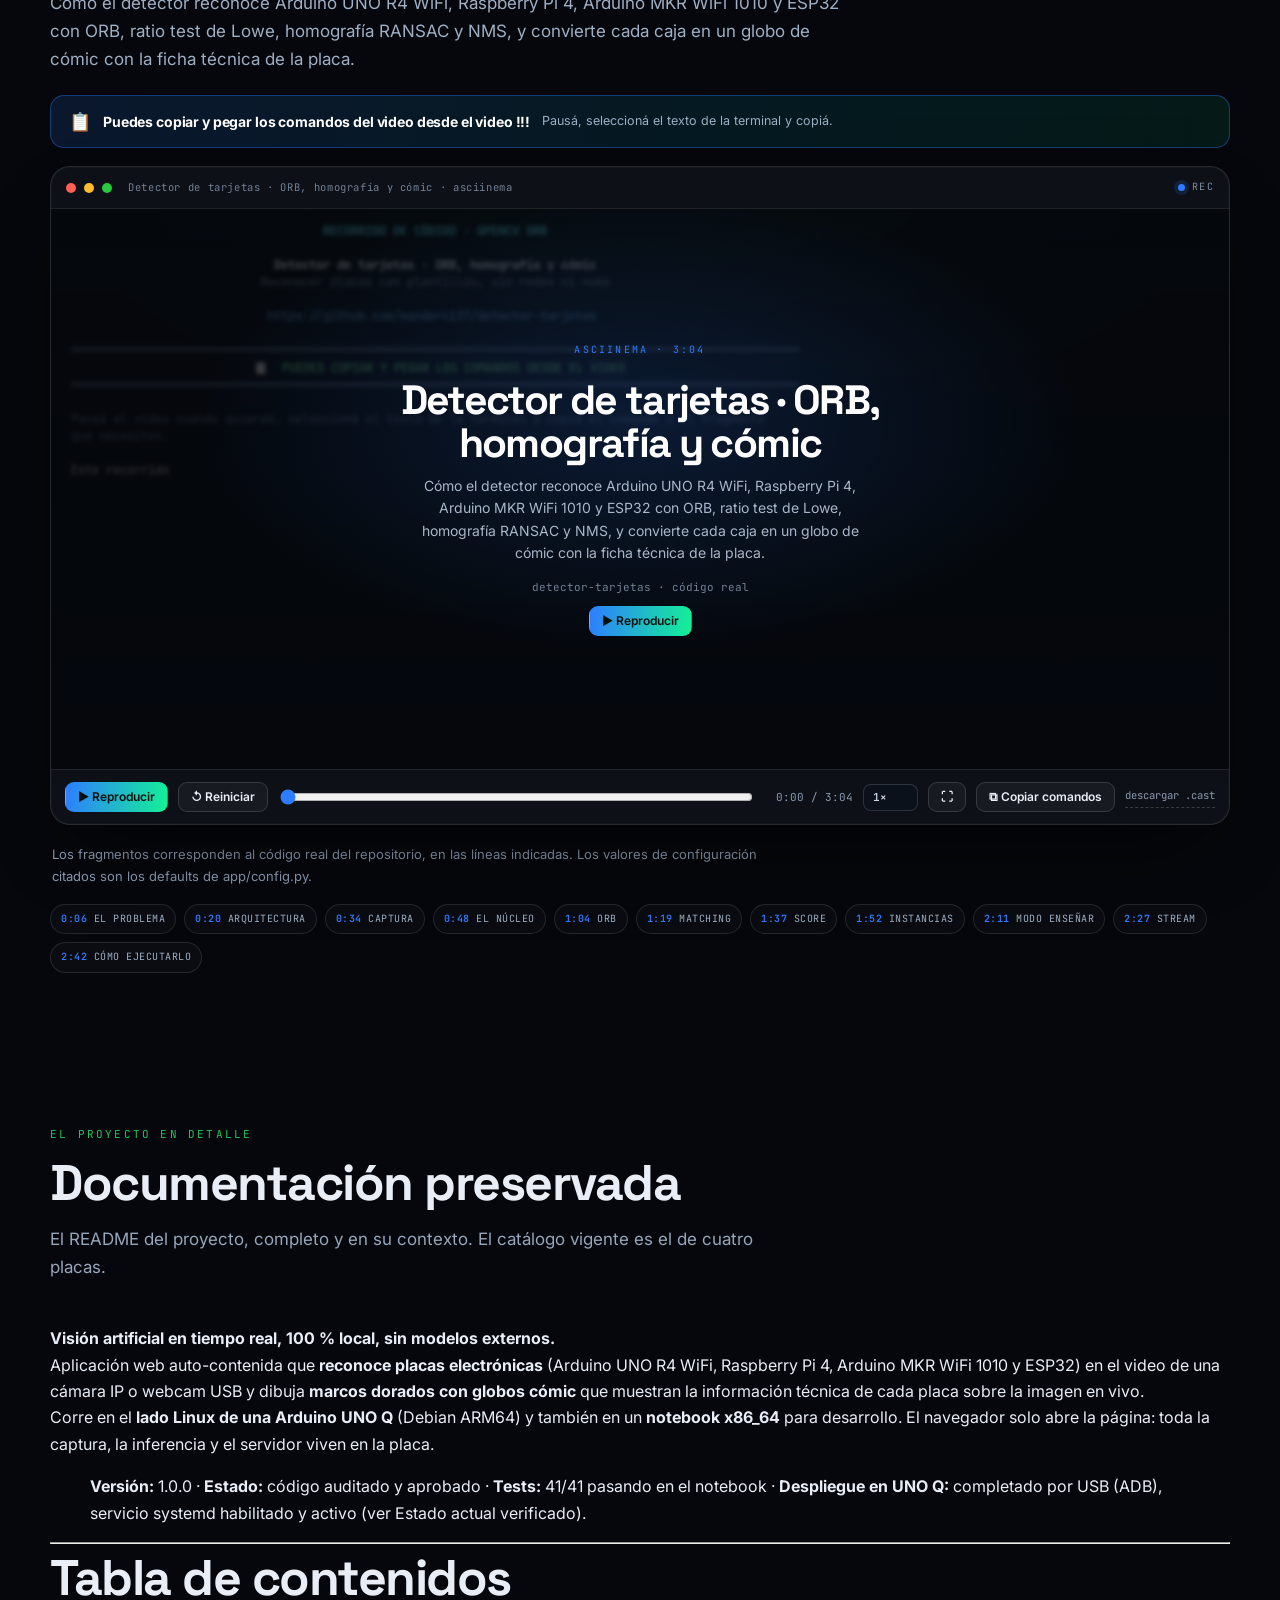
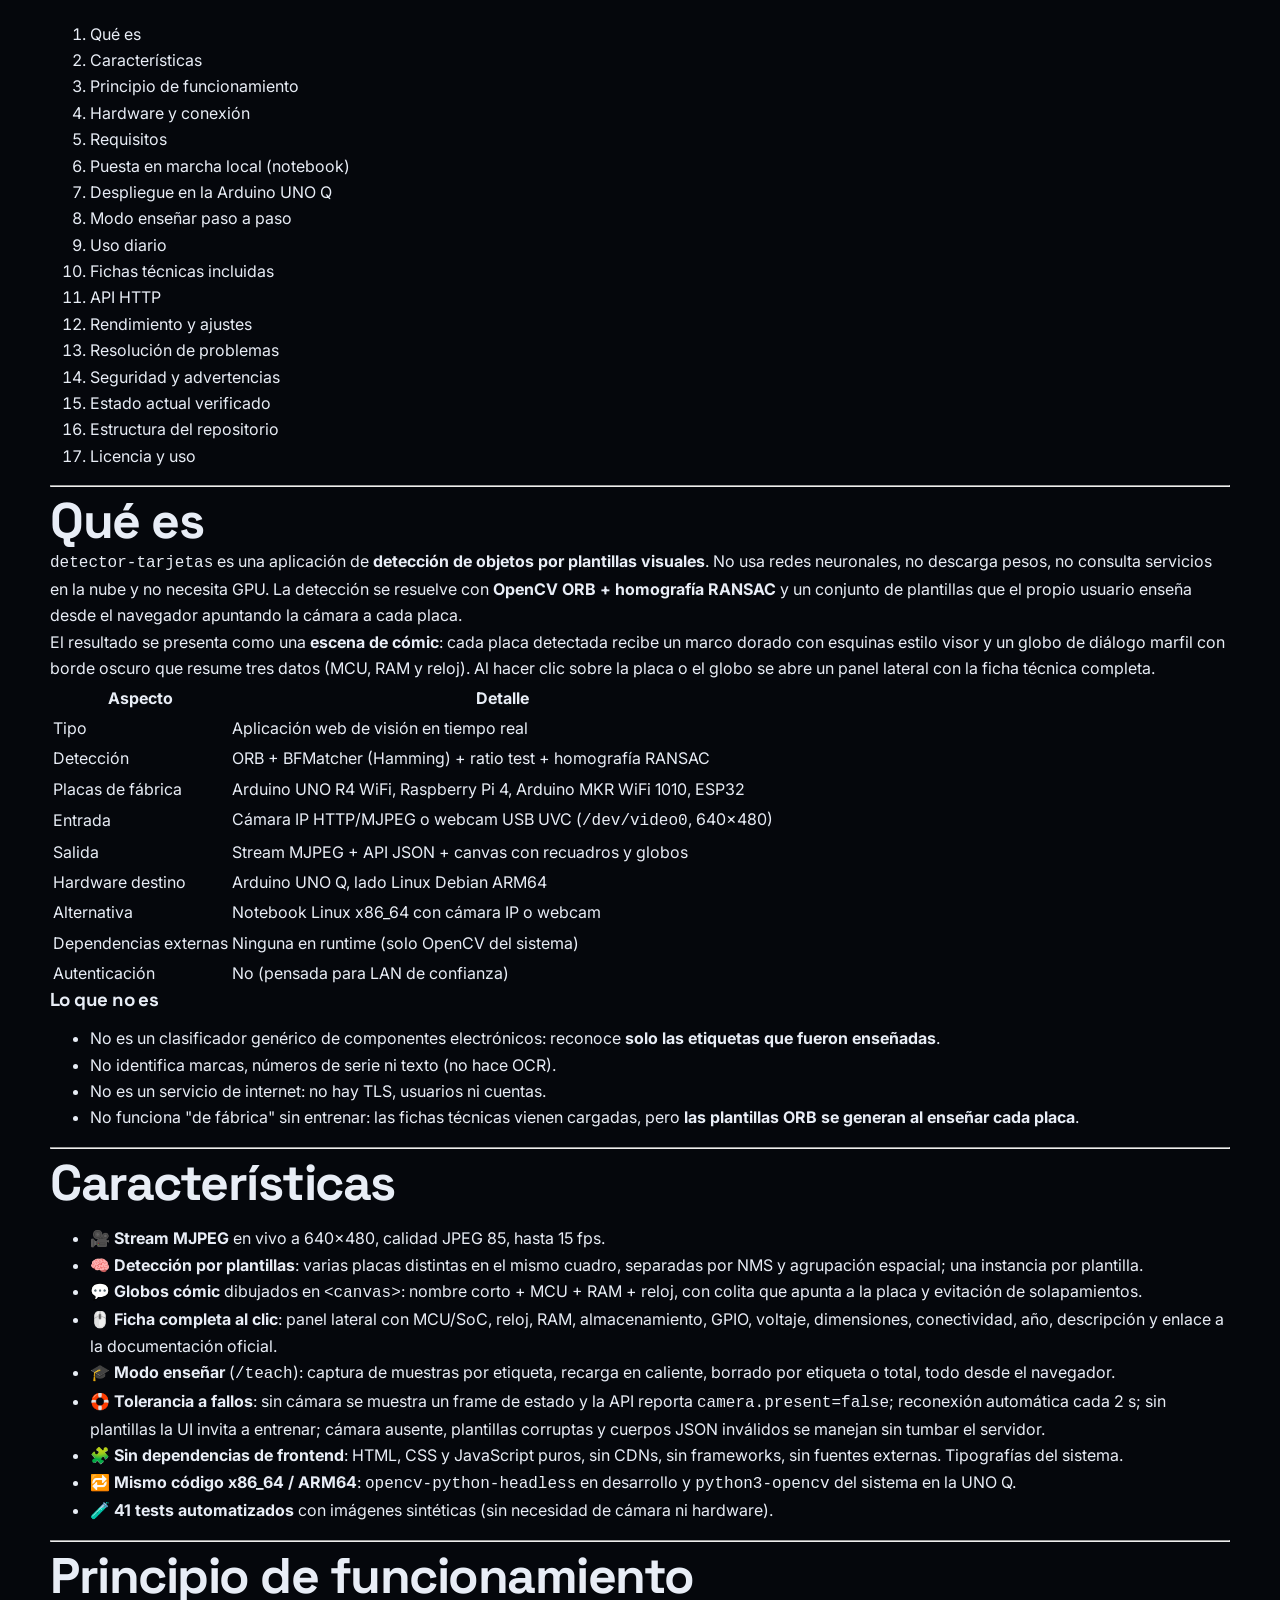
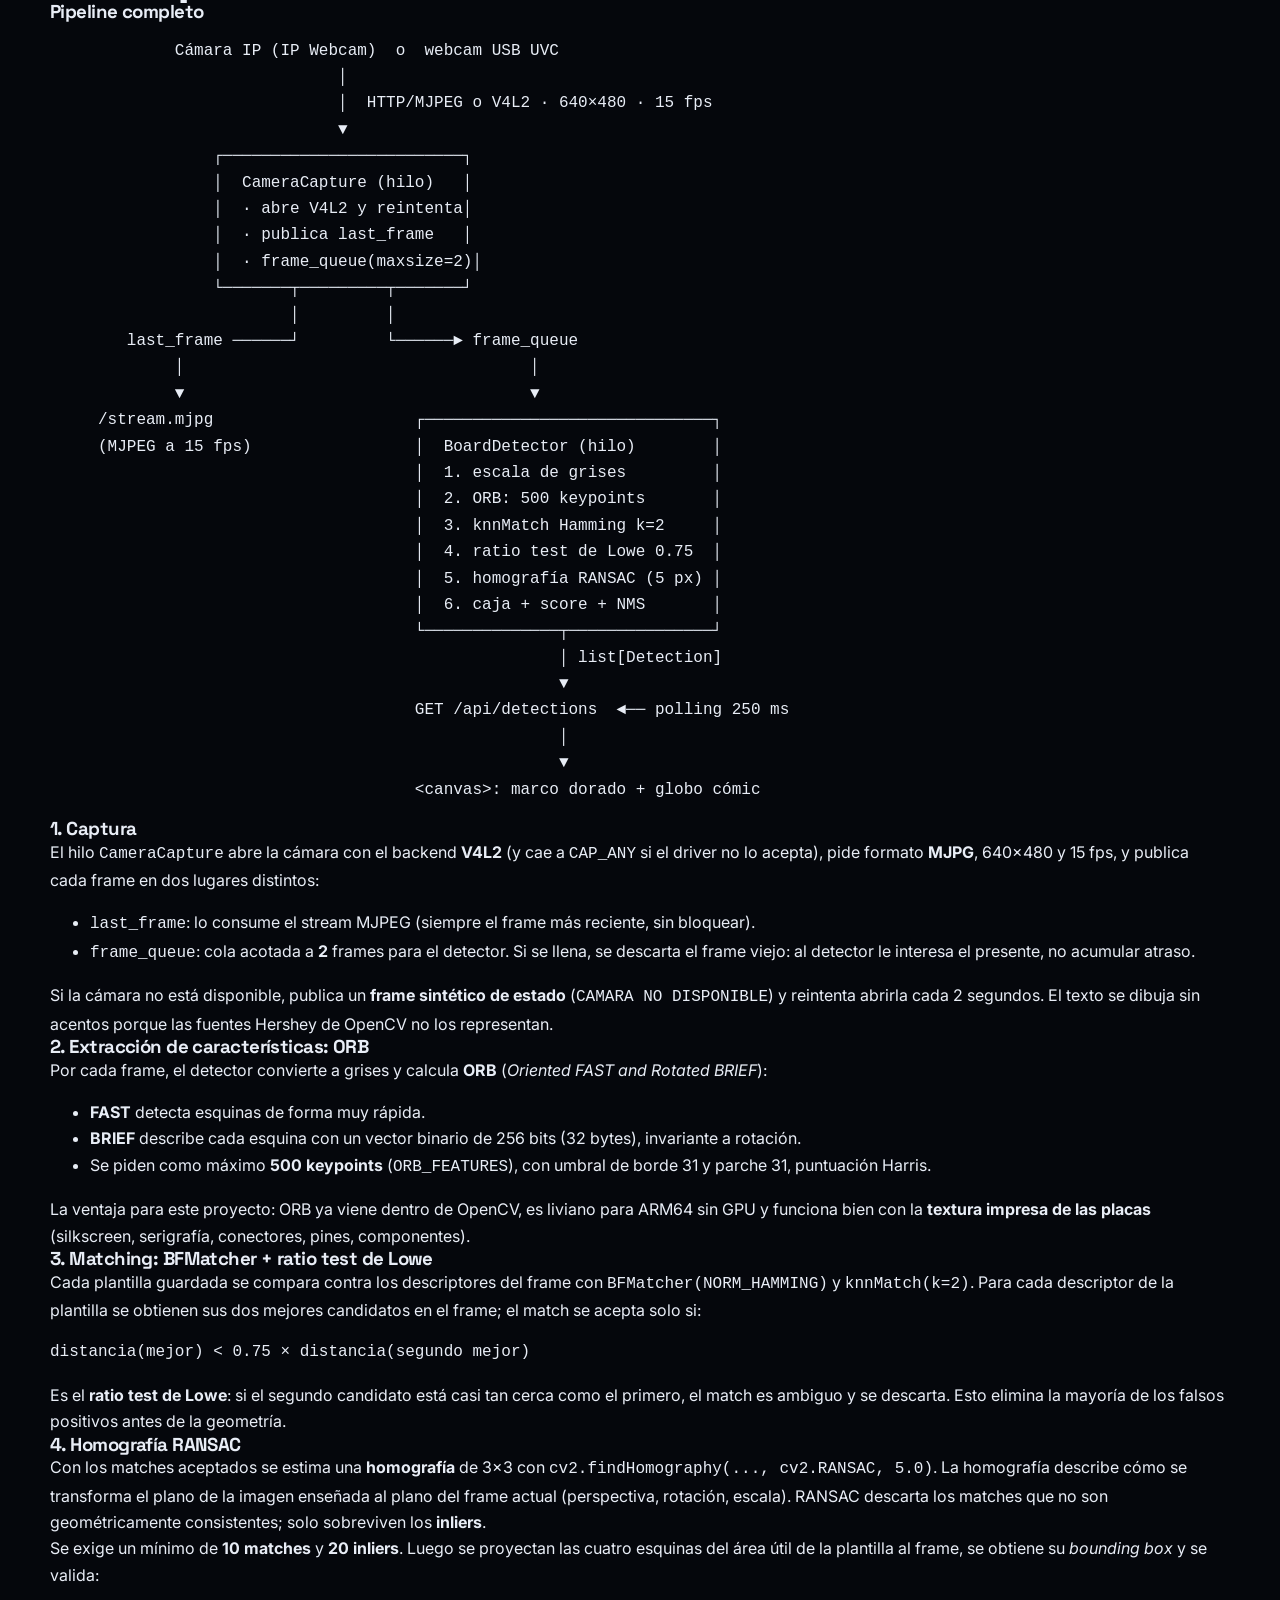
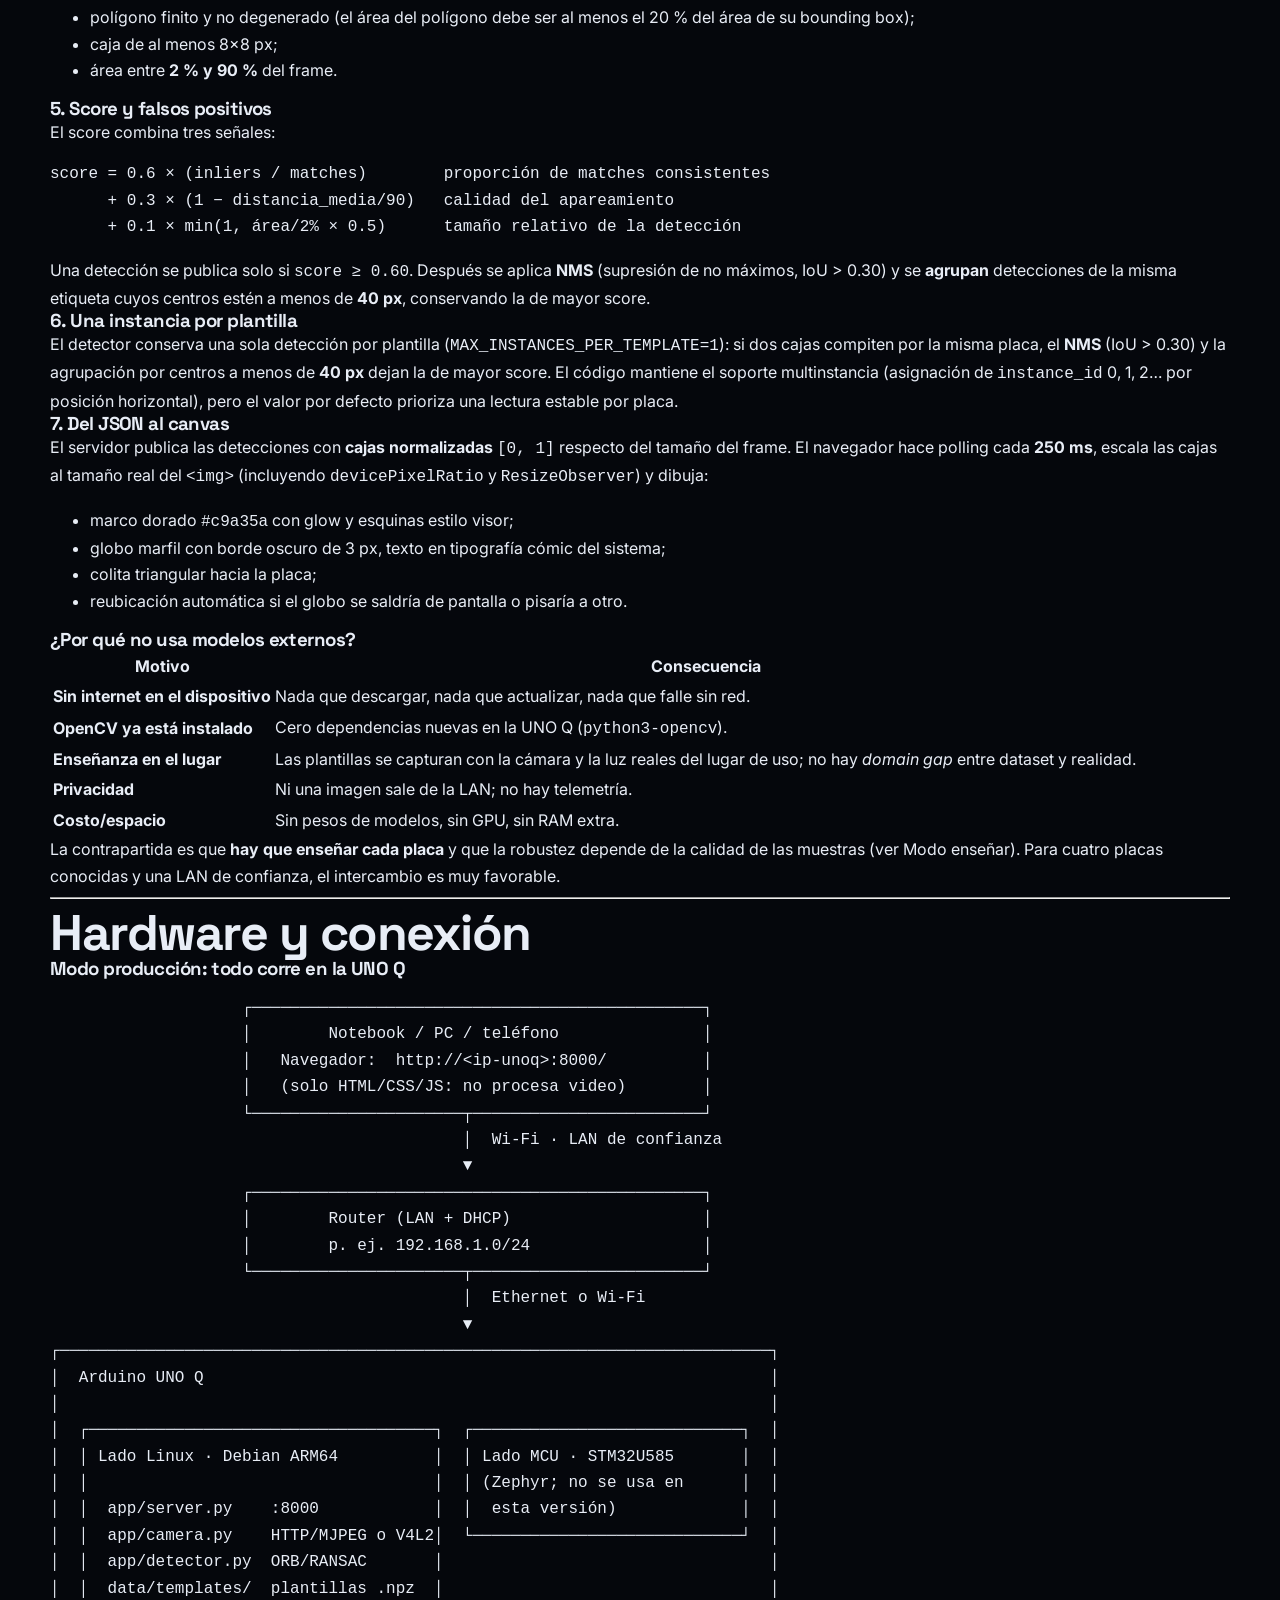
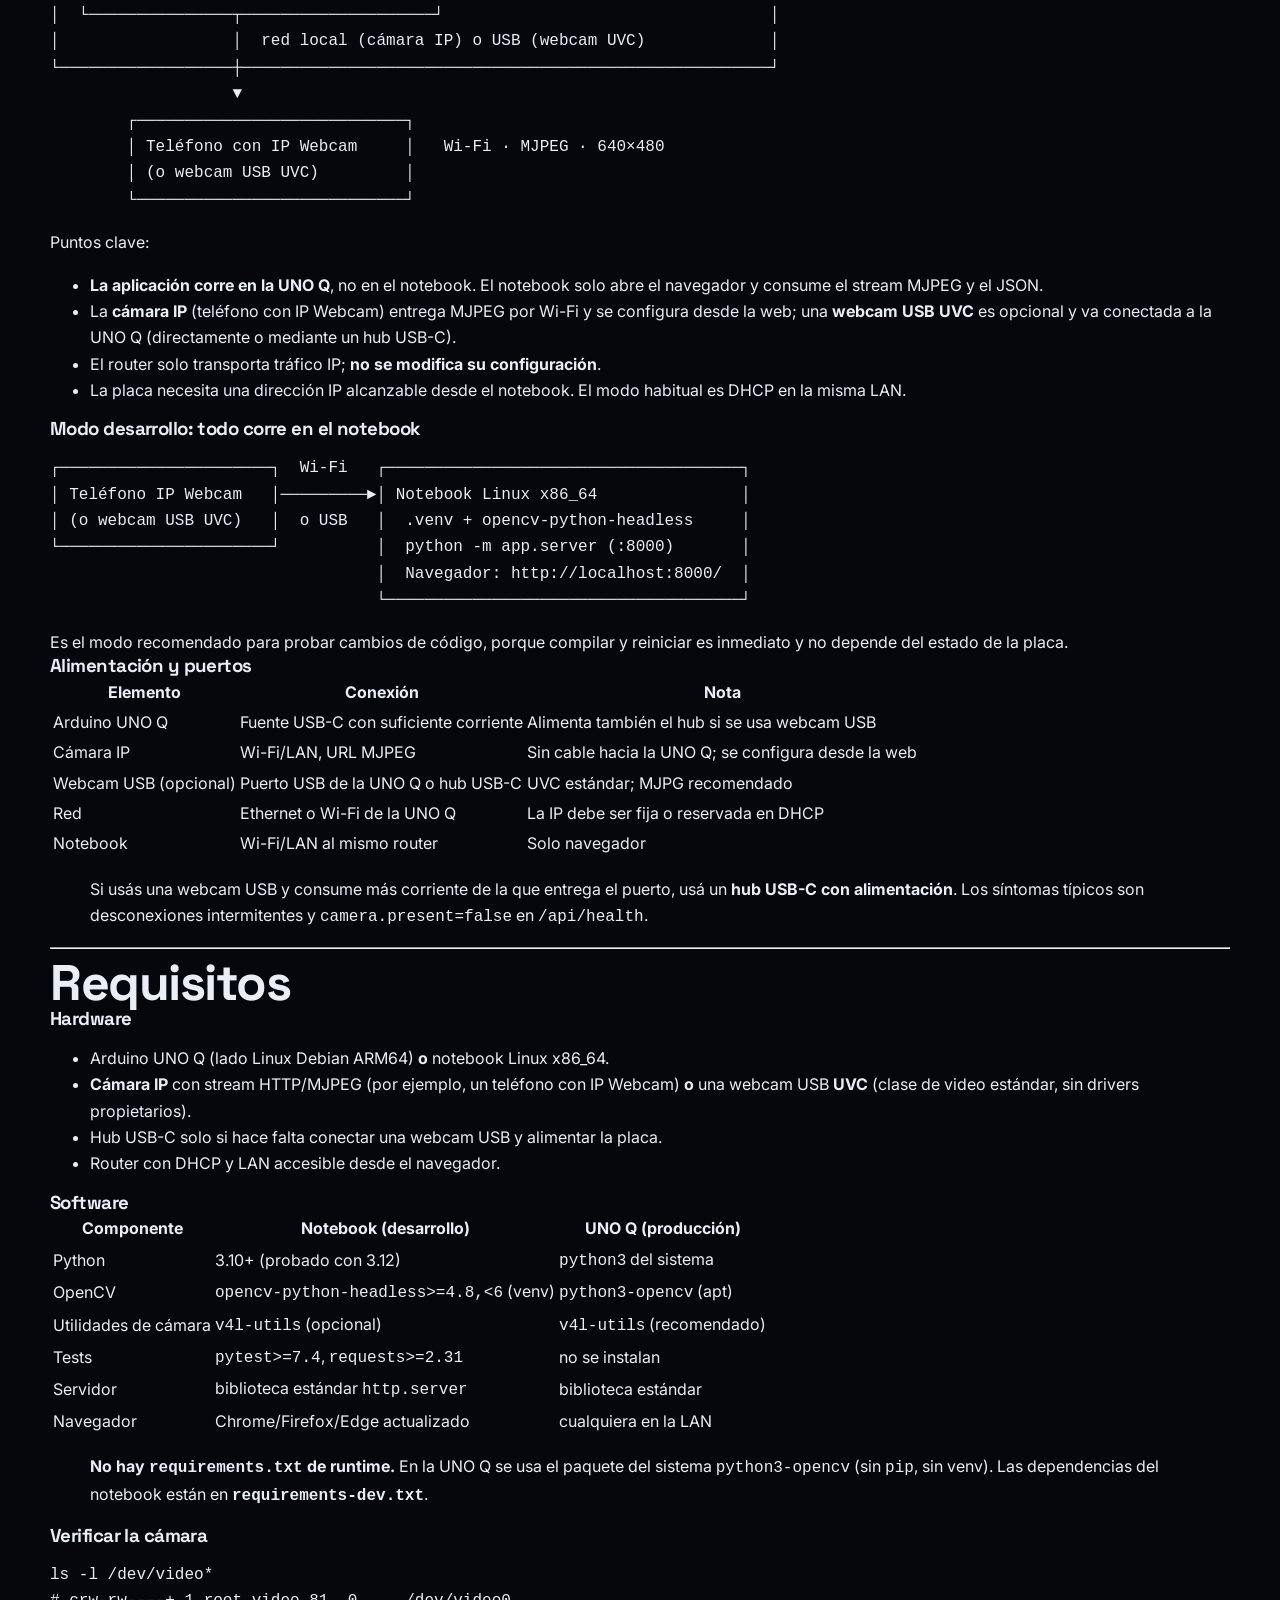
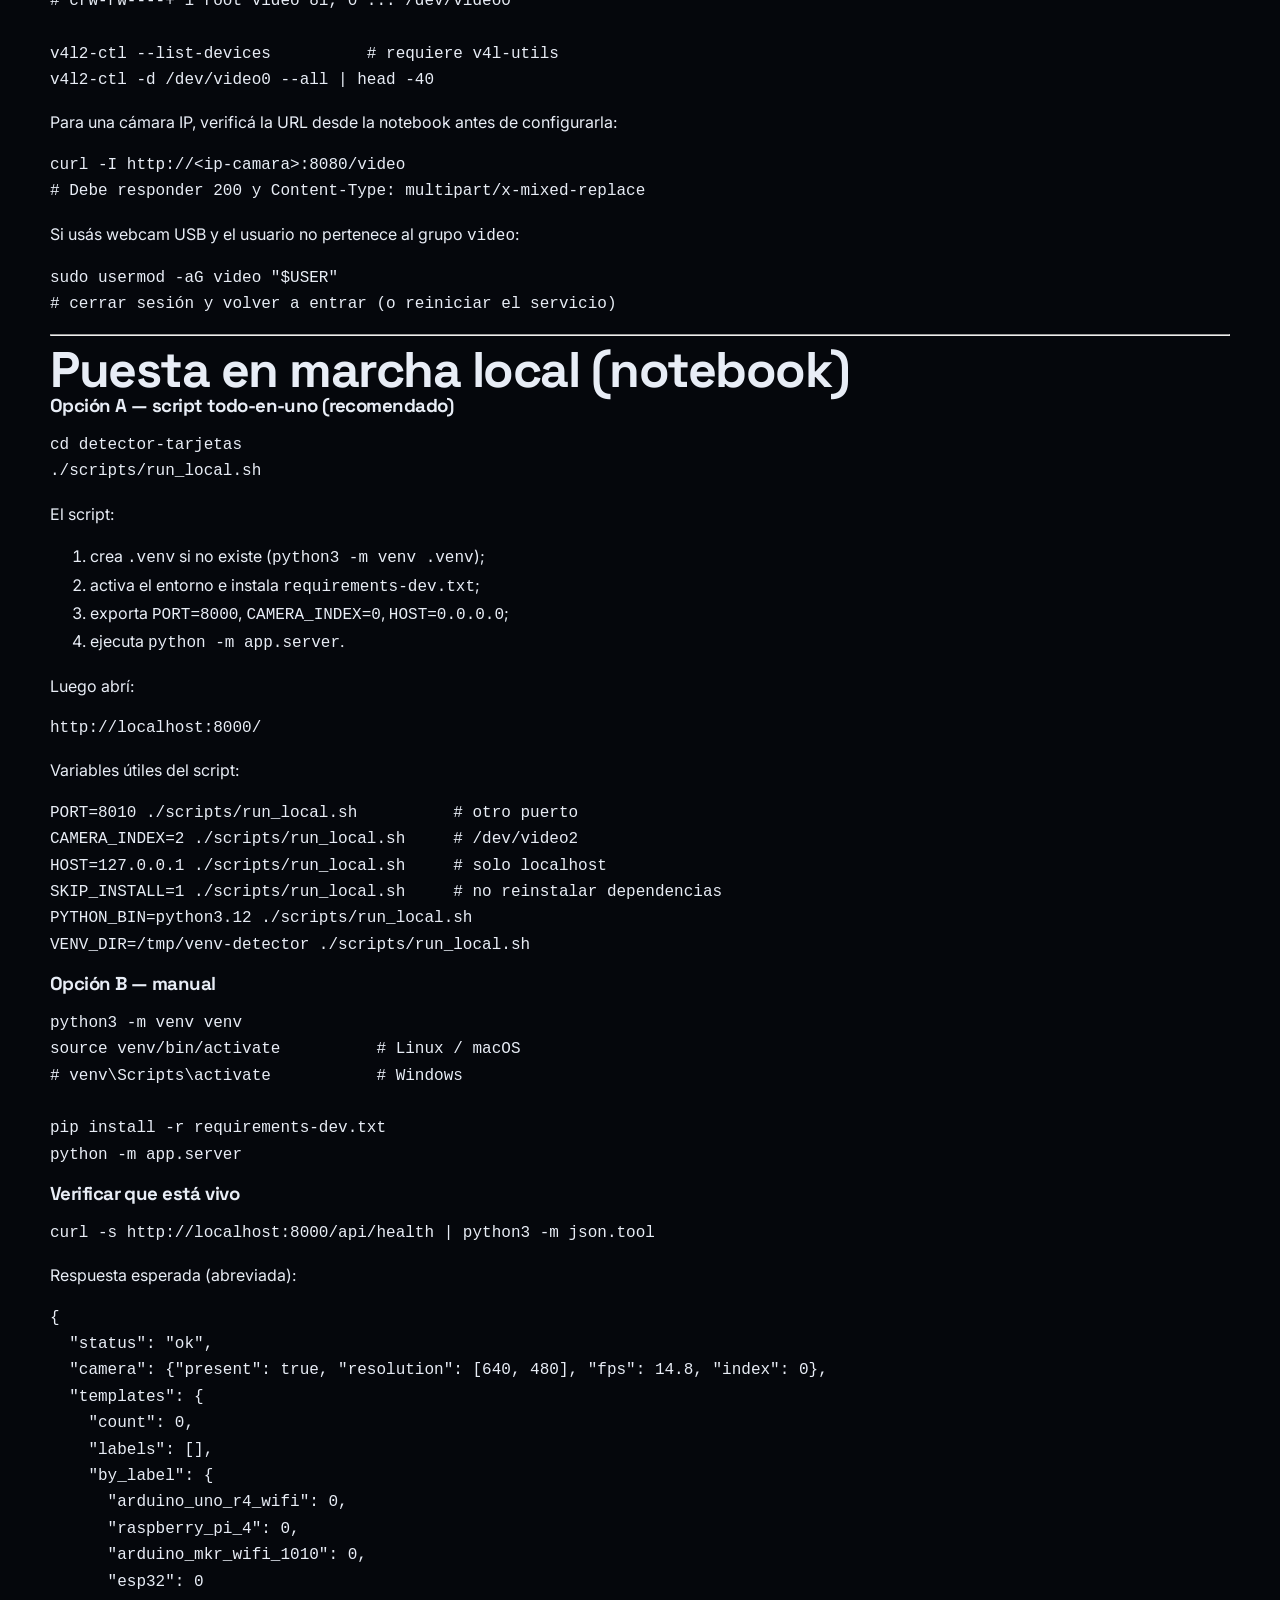
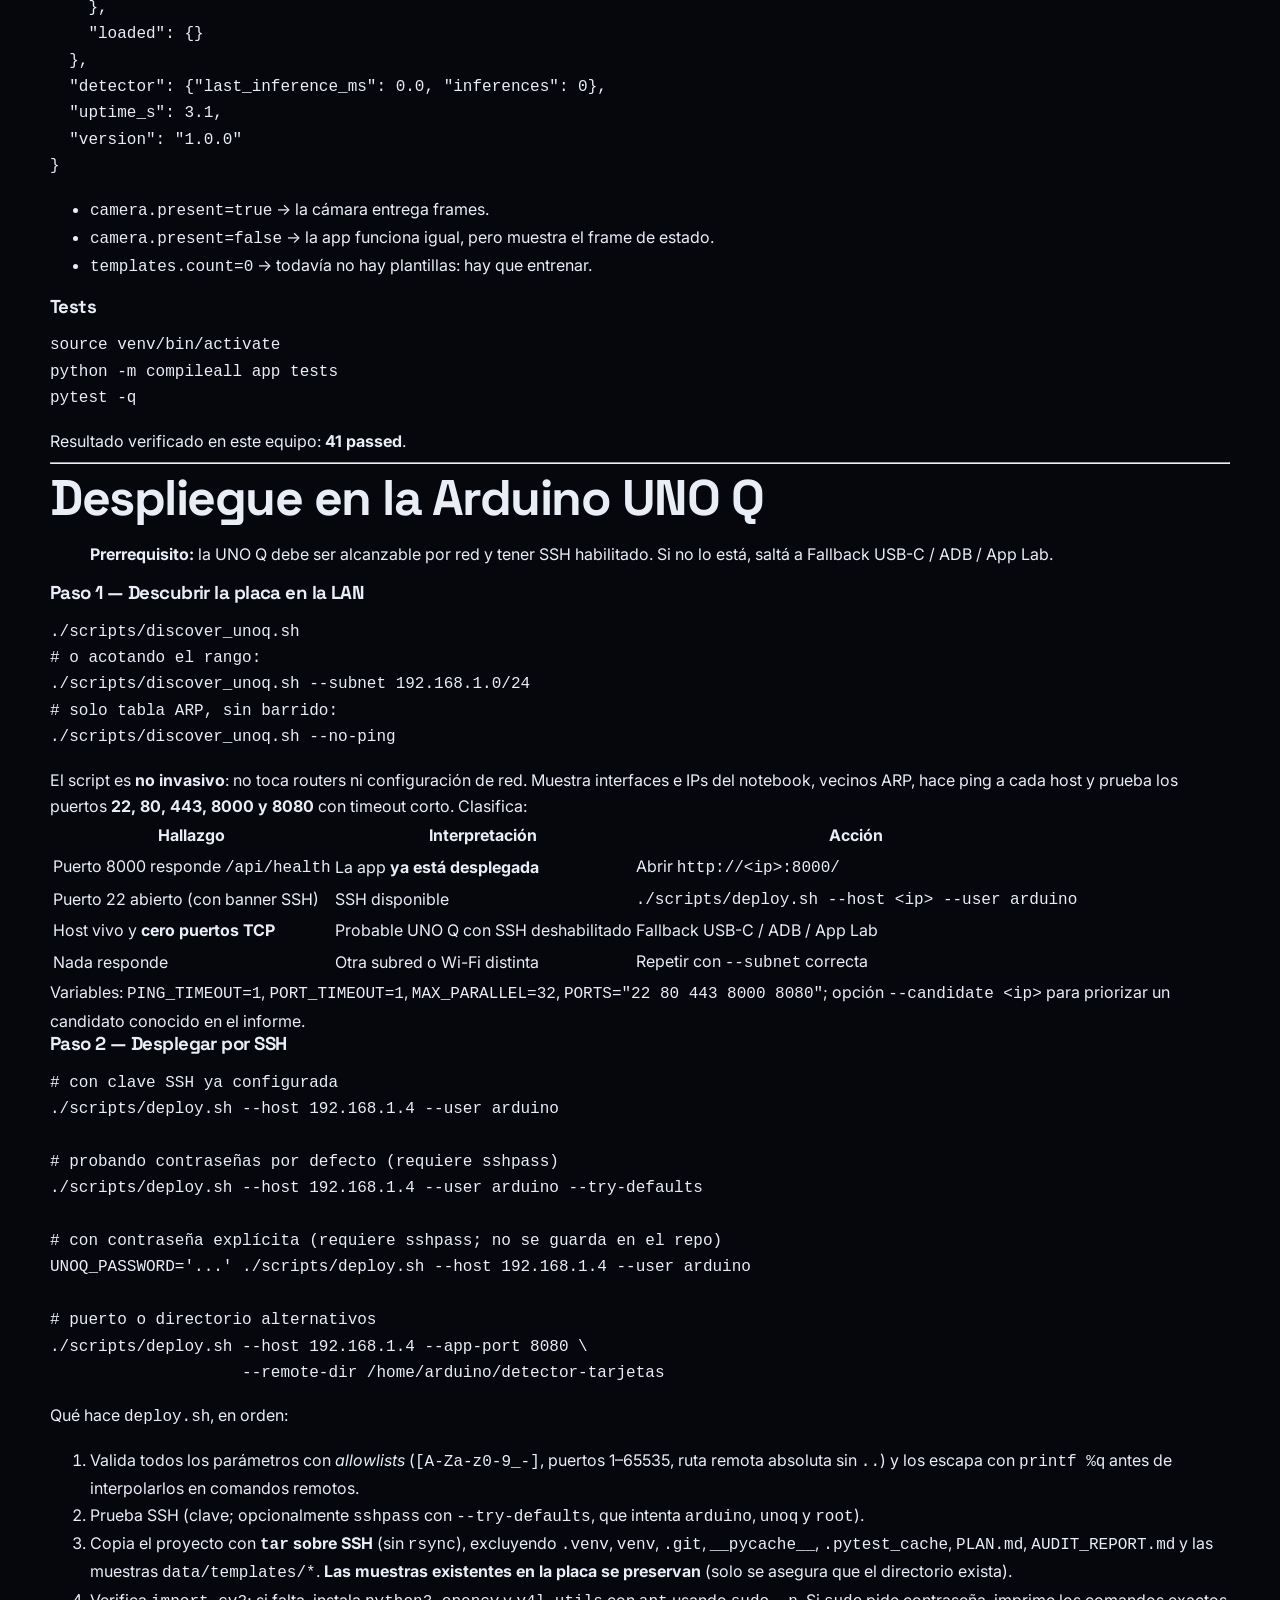
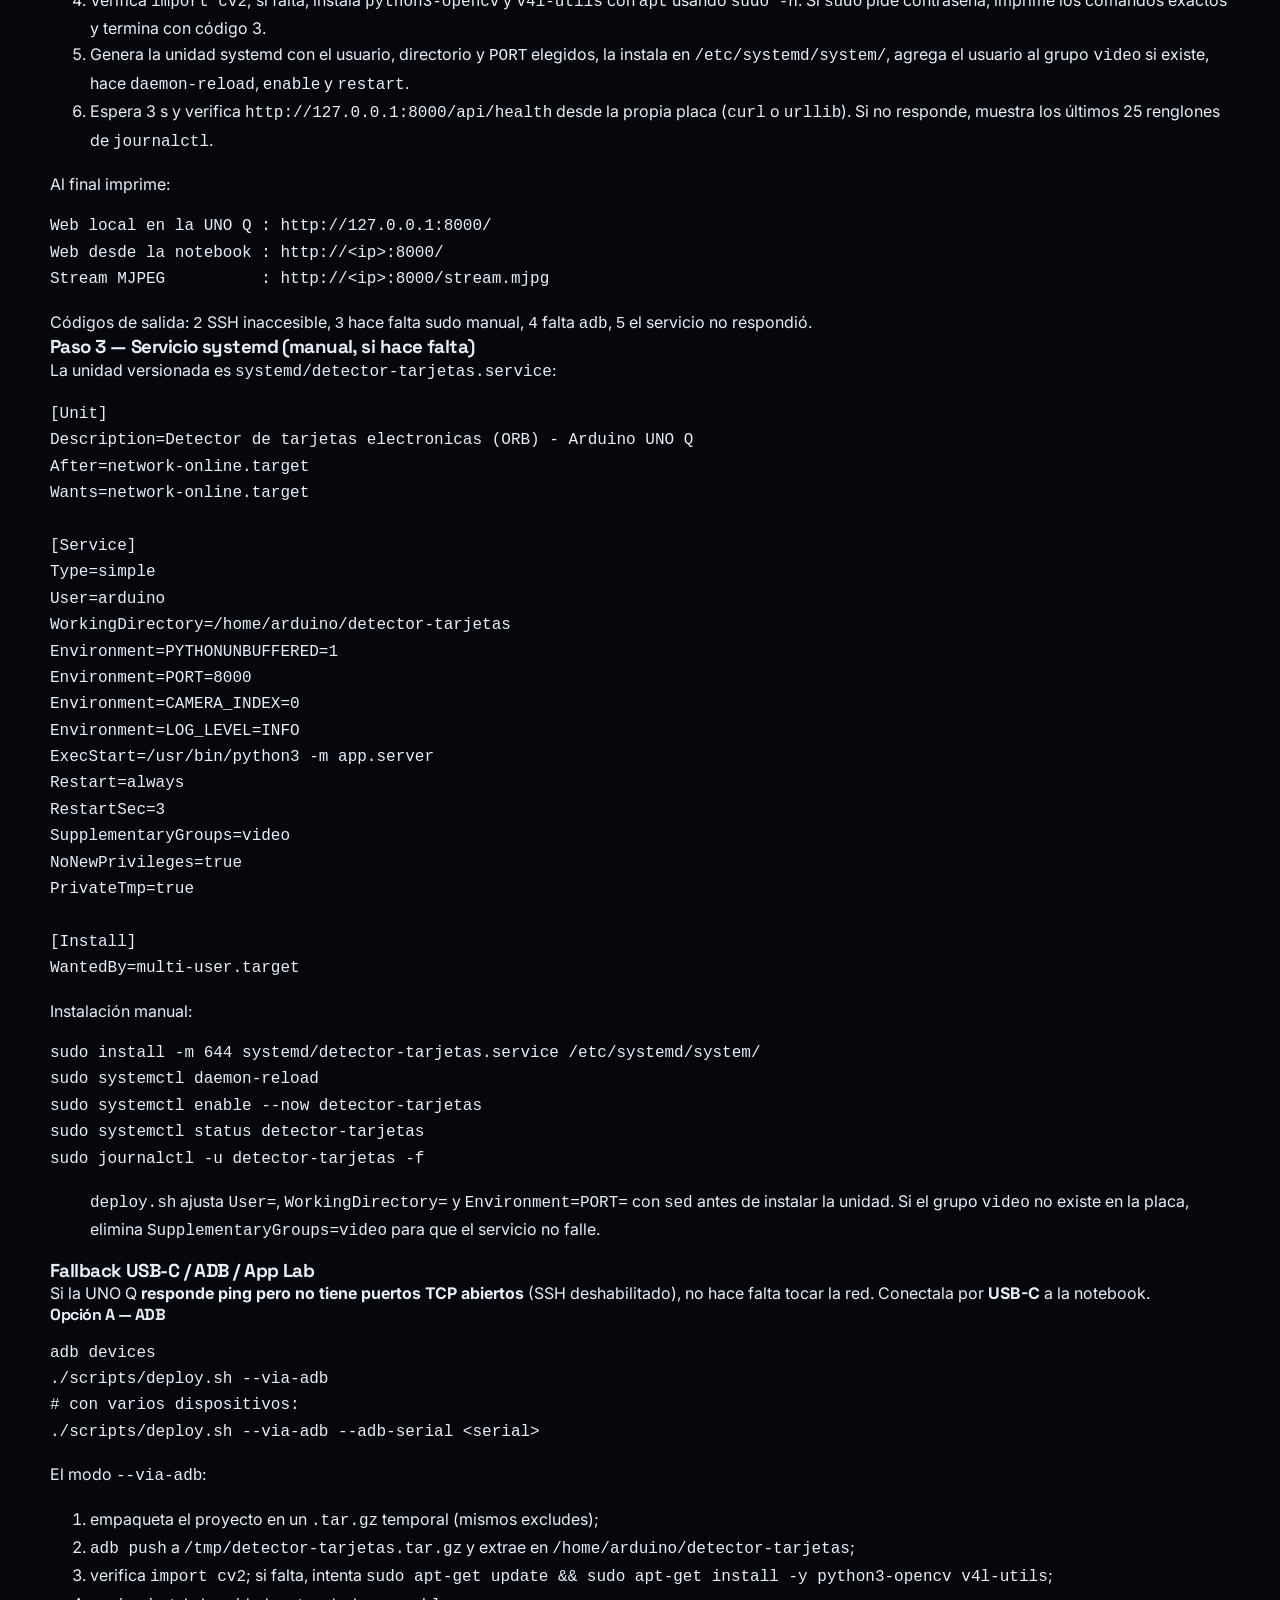
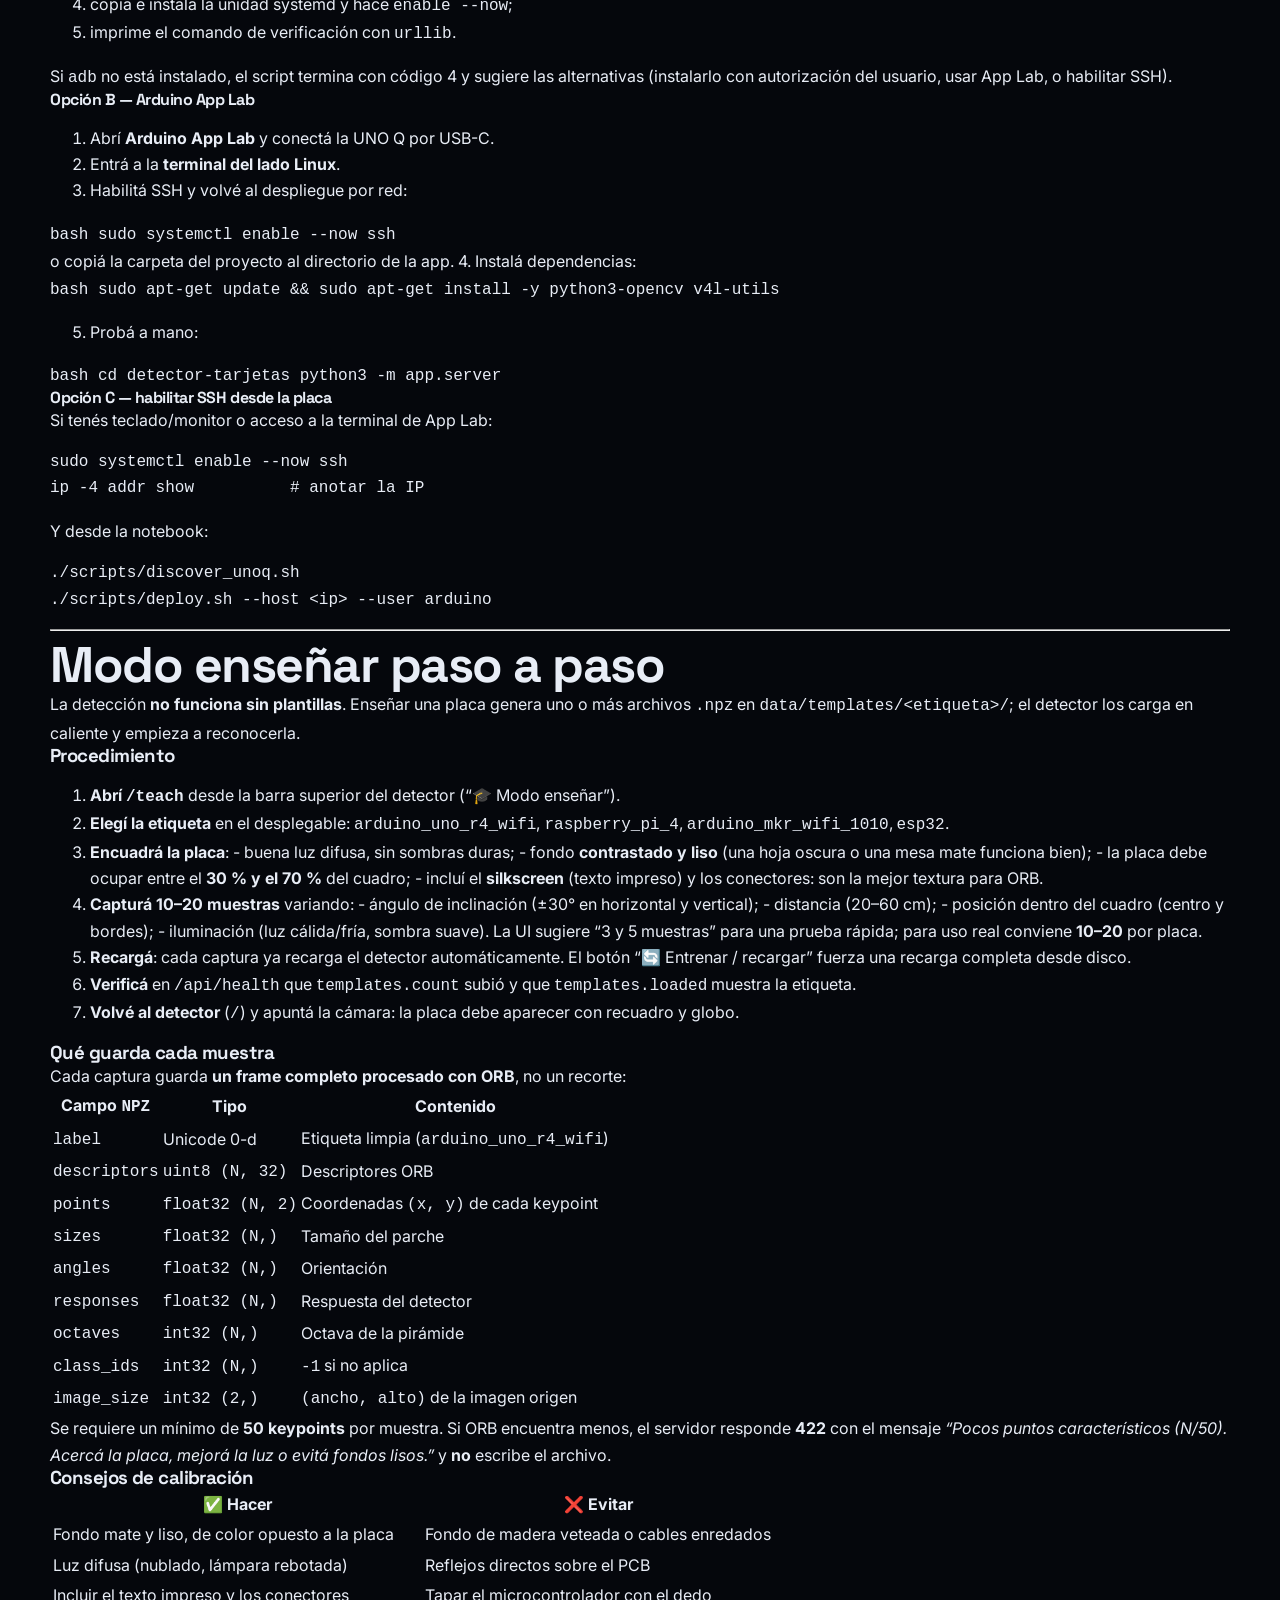
==== commit c4bd8b75: "feat: catálogo definitivo de 4 placas (UNO R4 WiFi, Pi 4, MKR WiFi 1010, ESP32) y documentación actu" ====
--- a/docs/index.html
+++ b/docs/index.html
@@ -5,16 +5,16 @@
 <meta charset="utf-8"/>
 <meta content="width=device-width, initial-scale=1" name="viewport"/>
 <title>Detector de Tarjetas — Arduino UNO Q</title>
-<meta content="Una aplicación web que reconoce placas electrónicas en el video de una webcam USB y dibuja recuadros con globos de cómic sobre cada una: Arduino UNO R4 WiFi, Raspberry Pi 4, Arduino MKR WiFi 1010 y ESP32. Toda la captura y la inferencia ocurren en la placa, sin nube." name="description"/>
+<meta content="Una aplicación web que reconoce placas electrónicas en el video de una cámara IP o webcam USB y dibuja recuadros con globos de cómic sobre cada una: Arduino UNO R4 WiFi, Raspberry Pi 4, Arduino MKR WiFi 1010 y ESP32. Toda la captura y la inferencia ocurren en la placa, sin nube." name="description"/>
 <meta content="wanderc137" name="author"/>
 <meta content="website" property="og:type"/>
 <meta content="Detector de Tarjetas — Arduino UNO Q" property="og:title"/>
-<meta content="Una aplicación web que reconoce placas electrónicas en el video de una webcam USB y dibuja recuadros con globos de cómic sobre cada una: Arduino UNO R4 WiFi, Raspberry Pi 4, Arduino MKR WiFi 1010 y ESP32. Toda la captura y la inferencia ocurren en la placa, sin nube." property="og:description"/>
+<meta content="Una aplicación web que reconoce placas electrónicas en el video de una cámara IP o webcam USB y dibuja recuadros con globos de cómic sobre cada una: Arduino UNO R4 WiFi, Raspberry Pi 4, Arduino MKR WiFi 1010 y ESP32. Toda la captura y la inferencia ocurren en la placa, sin nube." property="og:description"/>
 <meta content="https://wanderc137.github.io/detector-tarjetas/" property="og:url"/>
 <meta content="https://wanderc137.github.io/detector-tarjetas/assets/og.png" property="og:image"/>
 <meta content="summary_large_image" name="twitter:card"/>
 <meta content="Detector de Tarjetas — Arduino UNO Q" name="twitter:title"/>
-<meta content="Una aplicación web que reconoce placas electrónicas en el video de una webcam USB y dibuja recuadros con globos de cómic sobre cada una: Arduino UNO R4 WiFi, Raspberry Pi 4, Arduino MKR WiFi 1010 y ESP32. Toda la captura y la inferencia ocurren en la placa, sin nube." name="twitter:description"/>
+<meta content="Una aplicación web que reconoce placas electrónicas en el video de una cámara IP o webcam USB y dibuja recuadros con globos de cómic sobre cada una: Arduino UNO R4 WiFi, Raspberry Pi 4, Arduino MKR WiFi 1010 y ESP32. Toda la captura y la inferencia ocurren en la placa, sin nube." name="twitter:description"/>
 <meta content="https://wanderc137.github.io/detector-tarjetas/assets/og.png" name="twitter:image"/>
 <link href="data:image/svg+xml,&lt;svg xmlns='http://www.w3.org/2000/svg' viewBox='0 0 100 100'&gt;&lt;rect width='100' height='100' rx='22' fill='%2305070c'/&gt;&lt;rect x='22' y='22' width='56' height='56' rx='12' fill='none' stroke='%2322C55E' stroke-width='7'/&gt;&lt;circle cx='50' cy='50' r='9' fill='%2322C55E'/&gt;&lt;/svg&gt;" rel="icon"/>
 <link href="https://fonts.googleapis.com" rel="preconnect"/>
@@ -283,20 +283,20 @@
 <div class="wrap nav-inner">
 <a class="brand" href="#top">
 <span class="brand-mark"><svg viewbox="0 0 24 24"><rect height="14" rx="3" width="14" x="5" y="5"></rect><path d="M9 2v3M15 2v3M9 19v3M15 19v3M2 9h3M2 15h3M19 9h3M19 15h3"></path><circle cx="12" cy="12" r="2.5"></circle></svg></span>
-<span>Pasillo Seguro<small>Portfolio · Arduino UNO Q</small></span>
+<span>Detector de Tarjetas<small>Portfolio · Arduino UNO Q</small></span>
 </a>
 <nav aria-label="Navegación" class="nav-links">
-<a href="#problema">Visión</a>
-<a href="#como">Cómo funciona</a>
-<a href="#arquitectura">Arquitectura</a>
+<a href="#concepto">Visión</a>
+<a href="#principio-de-funcionamiento">Cómo funciona</a>
+<a href="#pipeline-completo">Arquitectura</a>
 <a href="#video">Video</a>
-<a href="#docs">Documentación</a>
+<a href="#fichas-tecnicas-incluidas">Documentación</a>
 <a class="btn btn-ghost" href="https://github.com/wanderc137/detector-tarjetas" rel="noopener" style="padding:9px 15px" target="_blank">GitHub</a>
 </nav>
 </div>
 </header>
 <main id="top">
-<section class="hero"><div class="wrap hero-grid"><div class="hero-copy"><div class="eyebrow">Arduino UNO Q · OpenCV · ORB</div><h1>Detector de <span class="grad">Tarjetas</span></h1><p class="lead">Una aplicación web que reconoce placas electrónicas en el video de una webcam USB y dibuja recuadros con globos de cómic sobre cada una: Arduino UNO R4 WiFi, Raspberry Pi 4, Arduino MKR WiFi 1010 y ESP32. Toda la captura y la inferencia ocurren en la placa, sin nube.</p><div class="hero-actions"><a class="btn btn-primary" href="https://github.com/wanderc137/detector-tarjetas" rel="noopener" target="_blank">Ver el repositorio</a><a class="btn btn-ghost" href="#concepto">Cómo funciona</a></div><div class="badges"><span class="badge">ORB + homografía</span><span class="badge">Webcam USB</span><span class="badge">15 fps</span><span class="badge">0 GPU</span></div></div>
+<section class="hero"><div class="wrap hero-grid"><div class="hero-copy"><div class="eyebrow">Arduino UNO Q · OpenCV · ORB</div><h1>Detector de <span class="grad">Tarjetas</span></h1><p class="lead">Una aplicación web que reconoce placas electrónicas en el video de una cámara IP o webcam USB y dibuja recuadros con globos de cómic sobre cada una: Arduino UNO R4 WiFi, Raspberry Pi 4, Arduino MKR WiFi 1010 y ESP32. Toda la captura y la inferencia ocurren en la placa, sin nube.</p><div class="hero-actions"><a class="btn btn-primary" href="https://github.com/wanderc137/detector-tarjetas" rel="noopener" target="_blank">Ver el repositorio</a><a class="btn btn-ghost" href="#concepto">Cómo funciona</a></div><div class="badges"><span class="badge">ORB + homografía</span><span class="badge">Cámara IP / USB</span><span class="badge">15 fps</span><span class="badge">0 GPU</span></div></div>
 <div class="hero-visual"><div class="visual-frame" style="padding:18px">
 <svg aria-label="Teléfono, UNO Q y alerta por color" role="img" style="width:100%;height:auto;display:block" viewbox="0 0 520 320">
 <defs><lineargradient id="pg" x1="0" x2="1" y1="0" y2="1">
@@ -314,9 +314,9 @@
 <path d="M398 165h56" stroke="url(#pg)" stroke-dasharray="6 4" stroke-width="2"></path>
 <path d="M448 159l10 6-10 6" fill="#2E7DFF"></path>
 <rect fill="none" height="138" rx="10" stroke="#14F195" stroke-width="4" width="42" x="462" y="96"></rect>
-<text fill="#14F195" font-family="monospace" font-size="10" text-anchor="middle" x="483" y="86">verde</text>
+<text fill="#14F195" font-family="monospace" font-size="10" text-anchor="middle" x="483" y="86">globo</text>
 </svg></div>
-<div class="visual-caption">Del stream MJPEG al riesgo de choque, en la placa.</div></div>
+<div class="visual-caption">Del stream MJPEG a la ficha técnica, en la placa.</div></div>
 </div></section>
 
 
@@ -326,12 +326,12 @@
 
 
 
-<div class="rich-block"><section class="section" id="concepto"><div class="wrap"><div class="section-head"><div class="kicker">El concepto</div><h2>Qué es y por qué existe</h2><p class="section-sub">El problema, el enfoque y el alcance real del proyecto.</p></div><div class="concept-grid"><div><p>Detector de tarjetas es una aplicación web local que reconoce placas electrónicas en el video de una webcam USB. Usa OpenCV ORB, BFMatcher con ratio test y homografía RANSAC para comparar el cuadro contra plantillas que el usuario enseña desde /teach; al detectar, dibuja un globo cómic con MCU, RAM y reloj. Trae fichas de Arduino UNO R4 WiFi, Raspberry Pi 4, Arduino MKR WiFi 1010 y ESP32.</p><p>La versión 1.0.0 demuestra que se puede hacer detección multinstancia sin redes neuronales, sin GPU y sin internet, con 41 tests y una inferencia objetivo de 200–300 ms en ARM64. No es un clasificador genérico ni hace OCR: solo reconoce lo enseñado y depende de la calidad de las muestras. En esta etapa el despliegue físico en la UNO Q quedó pendiente porque la placa no era accesible por red ni por ADB.</p></div><div class="concept-side"><div class="k">Cómo leer esta ficha</div><p>Los tropiezos salen de la bitácora y de las versiones tempranas. La evaluación usa seis criterios fijos, de 1 a 5, y no premia la espectacularidad: premia que el proyecto se pueda reproducir y entender.</p></div></div></div></section>
+<div class="rich-block"><section class="section" id="concepto"><div class="wrap"><div class="section-head"><div class="kicker">El concepto</div><h2>Qué es y por qué existe</h2><p class="section-sub">El problema, el enfoque y el alcance real del proyecto.</p></div><div class="concept-grid"><div><p>Detector de tarjetas es una aplicación web local que reconoce placas electrónicas en el video de una cámara IP o webcam USB. Usa OpenCV ORB, BFMatcher con ratio test y homografía RANSAC para comparar el cuadro contra plantillas que el usuario enseña desde /teach; al detectar, dibuja un globo cómic con MCU, RAM y reloj. Trae fichas de Arduino UNO R4 WiFi, Raspberry Pi 4, Arduino MKR WiFi 1010 y ESP32.</p><p>La versión 1.0.0 demuestra que se puede hacer detección por plantillas sin redes neuronales, sin GPU y sin internet, con 41 tests y una inferencia objetivo de 200–300 ms en ARM64. No es un clasificador genérico ni hace OCR: solo reconoce lo enseñado y depende de la calidad de las muestras. El despliegue en la UNO Q se completó por USB con ADB y el servicio systemd queda habilitado y activo.</p></div><div class="concept-side"><div class="k">Cómo leer esta ficha</div><p>Los tropiezos salen de la bitácora y de las versiones tempranas. La evaluación usa seis criterios fijos, de 1 a 5, y no premia la espectacularidad: premia que el proyecto se pueda reproducir y entender.</p></div></div></div></section>
 <section class="section tight rec-section" id="video" style="--accent:#2E7DFF;--accent2:#14F195">
 <div class="wrap">
 <div class="rec-kicker">REC · VIDEO · 3:04</div>
 <h2 class="rec-h2">Detector de tarjetas · ORB, homografía y cómic</h2>
-<p class="rec-lead">Cómo el detector reconoce Arduino UNO, Nano y Raspberry Pi con ORB, ratio test de Lowe, homografía RANSAC y NMS, y convierte cada caja en un globo de cómic con la ficha técnica de la placa.</p>
+<p class="rec-lead">Cómo el detector reconoce Arduino UNO R4 WiFi, Raspberry Pi 4, Arduino MKR WiFi 1010 y ESP32 con ORB, ratio test de Lowe, homografía RANSAC y NMS, y convierte cada caja en un globo de cómic con la ficha técnica de la placa.</p>
 <div class="rec-banner">
 <span class="rec-banner-icon">📋</span>
 <strong>Puedes copiar y pegar los comandos del video desde el video !!!</strong>
@@ -344,7 +344,7 @@
 <div class="rec-poster" id="rec-poster">
 <div class="rec-kicker">ASCIINEMA · 3:04</div>
 <h3>Detector de tarjetas · ORB, homografía y cómic</h3>
-<p>Cómo el detector reconoce Arduino UNO, Nano y Raspberry Pi con ORB, ratio test de Lowe, homografía RANSAC y NMS, y convierte cada caja en un globo de cómic con la ficha técnica de la placa.</p>
+<p>Cómo el detector reconoce Arduino UNO R4 WiFi, Raspberry Pi 4, Arduino MKR WiFi 1010 y ESP32 con ORB, ratio test de Lowe, homografía RANSAC y NMS, y convierte cada caja en un globo de cómic con la ficha técnica de la placa.</p>
 <div class="rec-poster-meta">detector-tarjetas · código real</div>
 <button class="rec-btn rec-primary" id="rec-start" type="button">▶ Reproducir</button>
 </div>
@@ -365,36 +365,36 @@
 </div>
 </section>
 
-<section class="section tight"><div class="wrap"><div class="section-head"><div class="kicker">El proyecto en detalle</div><h2>Documentación preservada</h2><p class="section-sub">El README original, completo y en su contexto.</p></div><div class="detail rich">
+<section class="section tight"><div class="wrap"><div class="section-head"><div class="kicker">El proyecto en detalle</div><h2>Documentación preservada</h2><p class="section-sub">El README del proyecto, completo y en su contexto. El catálogo vigente es el de cuatro placas.</p></div><div class="detail rich">
 <p><strong>Visión artificial en tiempo real, 100 % local, sin modelos externos.</strong></p>
-<p>Aplicación web auto-contenida que <strong>reconoce placas electrónicas</strong> (Arduino UNO R3,
-Arduino Nano, Raspberry Pi 4 y Raspberry Pi 5) en el video de una webcam USB y
-dibuja <strong>recuadros verdes con globos cómic</strong> que muestran la información técnica
+<p>Aplicación web auto-contenida que <strong>reconoce placas electrónicas</strong> (Arduino UNO R4 WiFi,
+Raspberry Pi 4, Arduino MKR WiFi 1010 y ESP32) en el video de una cámara IP o webcam USB y
+dibuja <strong>marcos dorados con globos cómic</strong> que muestran la información técnica
 de cada placa sobre la imagen en vivo.</p>
 <p>Corre en el <strong>lado Linux de una Arduino UNO Q</strong> (Debian ARM64) y también en un
 <strong>notebook x86_64</strong> para desarrollo. El navegador solo abre la página: toda la
 captura, la inferencia y el servidor viven en la placa.</p>
 <blockquote>
 <p><strong>Versión:</strong> 1.0.0 · <strong>Estado:</strong> código auditado y aprobado · <strong>Tests:</strong> 41/41
-pasando en el notebook · <strong>Despliegue en UNO Q:</strong> pendiente (ver
-<a href="#estado-actual-verificado">Estado actual verificado</a>).</p>
+pasando en el notebook · <strong>Despliegue en UNO Q:</strong> completado por USB (ADB), servicio
+systemd habilitado y activo (ver <a href="#estado-actual-verificado">Estado actual verificado</a>).</p>
 </blockquote>
 <hr/>
 <h2 id="tabla-de-contenidos">Tabla de contenidos</h2>
 <ol>
-<li><a href="#qué-es">Qué es</a></li>
-<li><a href="#características">Características</a></li>
+<li><a href="#que-es">Qué es</a></li>
+<li><a href="#caracteristicas">Características</a></li>
 <li><a href="#principio-de-funcionamiento">Principio de funcionamiento</a></li>
-<li><a href="#hardware-y-conexión">Hardware y conexión</a></li>
+<li><a href="#hardware-y-conexion">Hardware y conexión</a></li>
 <li><a href="#requisitos">Requisitos</a></li>
 <li><a href="#puesta-en-marcha-local-notebook">Puesta en marcha local (notebook)</a></li>
 <li><a href="#despliegue-en-la-arduino-uno-q">Despliegue en la Arduino UNO Q</a></li>
-<li><a href="#modo-enseñar-paso-a-paso">Modo enseñar paso a paso</a></li>
+<li><a href="#modo-ensenar-paso-a-paso">Modo enseñar paso a paso</a></li>
 <li><a href="#uso-diario">Uso diario</a></li>
-<li><a href="#fichas-técnicas-incluidas">Fichas técnicas incluidas</a></li>
+<li><a href="#fichas-tecnicas-incluidas">Fichas técnicas incluidas</a></li>
 <li><a href="#api-http">API HTTP</a></li>
 <li><a href="#rendimiento-y-ajustes">Rendimiento y ajustes</a></li>
-<li><a href="#resolución-de-problemas">Resolución de problemas</a></li>
+<li><a href="#resolucion-de-problemas">Resolución de problemas</a></li>
 <li><a href="#seguridad-y-advertencias">Seguridad y advertencias</a></li>
 <li><a href="#estado-actual-verificado">Estado actual verificado</a></li>
 <li><a href="#estructura-del-repositorio">Estructura del repositorio</a></li>
@@ -408,8 +408,8 @@
 homografía RANSAC</strong> y un conjunto de plantillas que el propio usuario enseña
 desde el navegador apuntando la cámara a cada placa.</p>
 <p>El resultado se presenta como una <strong>escena de cómic</strong>: cada placa detectada
-recibe un recuadro verde con esquinas estilo visor y un globo de diálogo blanco
-con borde negro que resume tres datos (MCU, RAM y reloj). Al hacer clic sobre la
+recibe un marco dorado con esquinas estilo visor y un globo de diálogo marfil
+con borde oscuro que resume tres datos (MCU, RAM y reloj). Al hacer clic sobre la
 placa o el globo se abre un panel lateral con la ficha técnica completa.</p>
 <table>
 <thead>
@@ -429,11 +429,11 @@
 </tr>
 <tr>
 <td>Placas de fábrica</td>
-<td>Arduino UNO R3, Arduino Nano (R3), Raspberry Pi 4, Raspberry Pi 5</td>
+<td>Arduino UNO R4 WiFi, Raspberry Pi 4, Arduino MKR WiFi 1010, ESP32</td>
 </tr>
 <tr>
 <td>Entrada</td>
-<td>Webcam USB UVC (<code>/dev/video0</code>, 640×480, MJPG)</td>
+<td>Cámara IP HTTP/MJPEG o webcam USB UVC (<code>/dev/video0</code>, 640×480)</td>
 </tr>
 <tr>
 <td>Salida</td>
@@ -445,7 +445,7 @@
 </tr>
 <tr>
 <td>Alternativa</td>
-<td>Notebook Linux x86_64 con webcam</td>
+<td>Notebook Linux x86_64 con cámara IP o webcam</td>
 </tr>
 <tr>
 <td>Dependencias externas</td>
@@ -470,8 +470,8 @@
 <h2 id="caracteristicas">Características</h2>
 <ul>
 <li>🎥 <strong>Stream MJPEG</strong> en vivo a 640×480, calidad JPEG 85, hasta 15 fps.</li>
-<li>🧠 <strong>Detección multinstancia</strong>: varias placas distintas y varias copias del
-  mismo modelo en el mismo cuadro, separadas por clustering espacial.</li>
+<li>🧠 <strong>Detección por plantillas</strong>: varias placas distintas en el mismo cuadro,
+  separadas por NMS y agrupación espacial; una instancia por plantilla.</li>
 <li>💬 <strong>Globos cómic</strong> dibujados en <code>&lt;canvas&gt;</code>: nombre corto + MCU + RAM + reloj,
   con colita que apunta a la placa y evitación de solapamientos.</li>
 <li>🖱️ <strong>Ficha completa al clic</strong>: panel lateral con MCU/SoC, reloj, RAM,
@@ -493,9 +493,9 @@
 <hr/>
 <h2 id="principio-de-funcionamiento">Principio de funcionamiento</h2>
 <h3 id="pipeline-completo">Pipeline completo</h3>
-<pre><code>                        /dev/video0  (webcam USB UVC)
+<pre><code>             Cámara IP (IP Webcam)  o  webcam USB UVC
                               │
-                              │  V4L2 · MJPG · 640×480 · 15 fps
+                              │  HTTP/MJPEG o V4L2 · 640×480 · 15 fps
                               ▼
                  ┌─────────────────────────┐
                  │  CameraCapture (hilo)   │
@@ -521,7 +521,7 @@
                                       GET /api/detections  ◄── polling 250 ms
                                                      │
                                                      ▼
-                                      &lt;canvas&gt;: recuadro verde + globo cómic
+                                      &lt;canvas&gt;: marco dorado + globo cómic
 </code></pre>
 <h3 id="1-captura">1. Captura</h3>
 <p>El hilo <code>CameraCapture</code> abre la cámara con el backend <strong>V4L2</strong> (y cae a
@@ -565,7 +565,7 @@
 transforma el plano de la imagen enseñada al plano del frame actual (perspectiva,
 rotación, escala). RANSAC descarta los matches que no son geométricamente
 consistentes; solo sobreviven los <strong>inliers</strong>.</p>
-<p>Se exige un mínimo de <strong>10 matches</strong> y <strong>15 inliers</strong>. Luego se proyectan las
+<p>Se exige un mínimo de <strong>10 matches</strong> y <strong>20 inliers</strong>. Luego se proyectan las
 cuatro esquinas del área útil de la plantilla al frame, se obtiene su <em>bounding
 box</em> y se valida:</p>
 <ul>
@@ -580,24 +580,23 @@
       + 0.3 × (1 − distancia_media/90)   calidad del apareamiento
       + 0.1 × min(1, área/2% × 0.5)      tamaño relativo de la detección
 </code></pre>
-<p>Una detección se publica solo si <code>score ≥ 0.35</code>. Después se aplica <strong>NMS</strong>
+<p>Una detección se publica solo si <code>score ≥ 0.60</code>. Después se aplica <strong>NMS</strong>
 (supresión de no máximos, IoU &gt; 0.30) y se <strong>agrupan</strong> detecciones de la misma
 etiqueta cuyos centros estén a menos de <strong>40 px</strong>, conservando la de mayor score.</p>
-<h3 id="6-varias-instancias-del-mismo-modelo">6. Varias instancias del mismo modelo</h3>
-<p>Para admitir dos UNO R3 iguales en el mismo cuadro, el detector repite el
-matching hasta <strong>4 veces por plantilla</strong>. Después de encontrar una instancia,
-<strong>elimina de la búsqueda todos los keypoints del frame que caen dentro de su
-caja</strong> (con 8 px de margen), no solo los inliers. Así el ratio test vuelve a ser
-discriminante para la segunda placa idéntica. Cada instancia recibe un
-<code>instance_id</code> (0, 1, 2…) ordenado por posición horizontal.</p>
+<h3 id="6-una-instancia-por-plantilla">6. Una instancia por plantilla</h3>
+<p>El detector conserva una sola detección por plantilla (<code>MAX_INSTANCES_PER_TEMPLATE=1</code>):
+si dos cajas compiten por la misma placa, el <strong>NMS</strong> (IoU &gt; 0.30) y la agrupación
+por centros a menos de <strong>40 px</strong> dejan la de mayor score. El código mantiene el
+soporte multinstancia (asignación de <code>instance_id</code> 0, 1, 2… por posición
+horizontal), pero el valor por defecto prioriza una lectura estable por placa.</p>
 <h3 id="7-del-json-al-canvas">7. Del JSON al canvas</h3>
 <p>El servidor publica las detecciones con <strong>cajas normalizadas</strong> <code>[0, 1]</code> respecto
 del tamaño del frame. El navegador hace polling cada <strong>250 ms</strong>, escala las cajas
 al tamaño real del <code>&lt;img&gt;</code> (incluyendo <code>devicePixelRatio</code> y <code>ResizeObserver</code>) y
 dibuja:</p>
 <ul>
-<li>recuadro verde <code>#00ff3c</code> con glow y esquinas estilo visor;</li>
-<li>globo blanco con borde negro de 3 px, texto en tipografía cómic del sistema;</li>
+<li>marco dorado <code>#c9a35a</code> con glow y esquinas estilo visor;</li>
+<li>globo marfil con borde oscuro de 3 px, texto en tipografía cómic del sistema;</li>
 <li>colita triangular hacia la placa;</li>
 <li>reubicación automática si el globo se saldría de pantalla o pisaría a otro.</li>
 </ul>
@@ -633,7 +632,7 @@
 </tbody>
 </table>
 <p>La contrapartida es que <strong>hay que enseñar cada placa</strong> y que la robustez depende
-de la calidad de las muestras (ver <a href="#modo-enseñar-paso-a-paso">Modo enseñar</a>).
+de la calidad de las muestras (ver <a href="#modo-ensenar-paso-a-paso">Modo enseñar</a>).
 Para cuatro placas conocidas y una LAN de confianza, el intercambio es muy
 favorable.</p>
 <hr/>
@@ -647,7 +646,7 @@
                                            │  Wi-Fi · LAN de confianza
                                            ▼
                     ┌───────────────────────────────────────────────┐
-                    │        Router Teltonika (LAN + DHCP)          │
+                    │        Router (LAN + DHCP)                    │
                     │        p. ej. 192.168.1.0/24                  │
                     └──────────────────────┬────────────────────────┘
                                            │  Ethernet o Wi-Fi
@@ -659,36 +658,36 @@
 │  │ Lado Linux · Debian ARM64          │  │ Lado MCU · STM32U585       │  │
 │  │                                    │  │ (Zephyr; no se usa en      │  │
 │  │  app/server.py    :8000            │  │  esta versión)             │  │
-│  │  app/camera.py    V4L2             │  └────────────────────────────┘  │
+│  │  app/camera.py    HTTP/MJPEG o V4L2│  └────────────────────────────┘  │
 │  │  app/detector.py  ORB/RANSAC       │                                  │
 │  │  data/templates/  plantillas .npz  │                                  │
 │  └───────────────┬────────────────────┘                                  │
-│                  │  USB (hub USB-C si hace falta)                        │
+│                  │  red local (cámara IP) o USB (webcam UVC)             │
 └──────────────────┼───────────────────────────────────────────────────────┘
                    ▼
-          ┌──────────────────┐
-          │  Webcam USB UVC  │   640×480 · MJPG · 15 fps
-          │  (ej. Logitech)  │
-          └──────────────────┘
+        ┌────────────────────────────┐
+        │ Teléfono con IP Webcam     │   Wi-Fi · MJPEG · 640×480
+        │ (o webcam USB UVC)         │
+        └────────────────────────────┘
 </code></pre>
 <p>Puntos clave:</p>
 <ul>
 <li><strong>La aplicación corre en la UNO Q</strong>, no en el notebook. El notebook solo abre
   el navegador y consume el stream MJPEG y el JSON.</li>
-<li>La webcam va conectada a la <strong>UNO Q</strong> (directamente o mediante un hub USB-C si
-  no queda un puerto libre). No va a la notebook.</li>
-<li>El router Teltonika solo transporta tráfico IP; <strong>no se modifica su
-  configuración</strong>.</li>
+<li>La <strong>cámara IP</strong> (teléfono con IP Webcam) entrega MJPEG por Wi-Fi y se configura
+  desde la web; una <strong>webcam USB UVC</strong> es opcional y va conectada a la UNO Q
+  (directamente o mediante un hub USB-C).</li>
+<li>El router solo transporta tráfico IP; <strong>no se modifica su configuración</strong>.</li>
 <li>La placa necesita una dirección IP alcanzable desde el notebook. El modo
   habitual es DHCP en la misma LAN.</li>
 </ul>
 <h3 id="modo-desarrollo-todo-corre-en-el-notebook">Modo desarrollo: todo corre en el notebook</h3>
-<pre><code>┌──────────────┐   USB   ┌─────────────────────────────────────┐
-│ Webcam USB   │────────►│ Notebook Linux x86_64               │
-└──────────────┘         │  .venv + opencv-python-headless     │
-                         │  python -m app.server (:8000)       │
-                         │  Navegador: http://localhost:8000/  │
-                         └─────────────────────────────────────┘
+<pre><code>┌──────────────────────┐  Wi-Fi   ┌─────────────────────────────────────┐
+│ Teléfono IP Webcam   │─────────►│ Notebook Linux x86_64               │
+│ (o webcam USB UVC)   │  o USB   │  .venv + opencv-python-headless     │
+└──────────────────────┘          │  python -m app.server (:8000)       │
+                                  │  Navegador: http://localhost:8000/  │
+                                  └─────────────────────────────────────┘
 </code></pre>
 <p>Es el modo recomendado para probar cambios de código, porque compilar y
 reiniciar es inmediato y no depende del estado de la placa.</p>
@@ -705,10 +704,15 @@
 <tr>
 <td>Arduino UNO Q</td>
 <td>Fuente USB-C con suficiente corriente</td>
-<td>Alimenta también el hub y la webcam</td>
-</tr>
-<tr>
-<td>Webcam USB</td>
+<td>Alimenta también el hub si se usa webcam USB</td>
+</tr>
+<tr>
+<td>Cámara IP</td>
+<td>Wi-Fi/LAN, URL MJPEG</td>
+<td>Sin cable hacia la UNO Q; se configura desde la web</td>
+</tr>
+<tr>
+<td>Webcam USB (opcional)</td>
 <td>Puerto USB de la UNO Q o hub USB-C</td>
 <td>UVC estándar; MJPG recomendado</td>
 </tr>
@@ -725,7 +729,7 @@
 </tbody>
 </table>
 <blockquote>
-<p>Si la webcam consume más corriente de la que entrega el puerto, usá un <strong>hub
+<p>Si usás una webcam USB y consume más corriente de la que entrega el puerto, usá un <strong>hub
 USB-C con alimentación</strong>. Los síntomas típicos son desconexiones intermitentes
 y <code>camera.present=false</code> en <code>/api/health</code>.</p>
 </blockquote>
@@ -734,8 +738,10 @@
 <h3 id="hardware">Hardware</h3>
 <ul>
 <li>Arduino UNO Q (lado Linux Debian ARM64) <strong>o</strong> notebook Linux x86_64.</li>
-<li>Webcam USB <strong>UVC</strong> (clase de video estándar, sin drivers propietarios).</li>
-<li>Hub USB-C si hace falta conectar la webcam y alimentar la placa.</li>
+<li><strong>Cámara IP</strong> con stream HTTP/MJPEG (por ejemplo, un teléfono con IP Webcam)
+  <strong>o</strong> una webcam USB <strong>UVC</strong> (clase de video estándar, sin drivers
+  propietarios).</li>
+<li>Hub USB-C solo si hace falta conectar una webcam USB y alimentar la placa.</li>
 <li>Router con DHCP y LAN accesible desde el navegador.</li>
 </ul>
 <h3 id="software">Software</h3>
@@ -792,7 +798,11 @@
 v4l2-ctl --list-devices          # requiere v4l-utils
 v4l2-ctl -d /dev/video0 --all | head -40
 </code></pre>
-<p>Si el usuario no pertenece al grupo <code>video</code>:</p>
+<p>Para una cámara IP, verificá la URL desde la notebook antes de configurarla:</p>
+<pre><code class="language-bash">curl -I http://&lt;ip-camara&gt;:8080/video
+# Debe responder 200 y Content-Type: multipart/x-mixed-replace
+</code></pre>
+<p>Si usás webcam USB y el usuario no pertenece al grupo <code>video</code>:</p>
 <pre><code class="language-bash">sudo usermod -aG video "$USER"
 # cerrar sesión y volver a entrar (o reiniciar el servicio)
 </code></pre>
@@ -839,10 +849,10 @@
     "count": 0,
     "labels": [],
     "by_label": {
-      "arduino_nano": 0,
-      "arduino_uno_r3": 0,
+      "arduino_uno_r4_wifi": 0,
       "raspberry_pi_4": 0,
-      "raspberry_pi_5": 0
+      "arduino_mkr_wifi_1010": 0,
+      "esp32": 0
     },
     "loaded": {}
   },
@@ -852,7 +862,7 @@
 }
 </code></pre>
 <ul>
-<li><code>camera.present=true</code> → la webcam entrega frames.</li>
+<li><code>camera.present=true</code> → la cámara entrega frames.</li>
 <li><code>camera.present=false</code> → la app funciona igual, pero muestra el frame de estado.</li>
 <li><code>templates.count=0</code> → todavía no hay plantillas: hay que entrenar.</li>
 </ul>
@@ -866,7 +876,7 @@
 <h2 id="despliegue-en-la-arduino-uno-q">Despliegue en la Arduino UNO Q</h2>
 <blockquote>
 <p><strong>Prerrequisito:</strong> la UNO Q debe ser alcanzable por red y tener SSH habilitado.
-Si no lo está, saltá a <a href="#fallback-usb-c--adb--app-lab">Fallback USB-C / ADB / App Lab</a>.</p>
+Si no lo está, saltá a <a href="#fallback-usb-c-adb-app-lab">Fallback USB-C / ADB / App Lab</a>.</p>
 </blockquote>
 <h3 id="paso-1-descubrir-la-placa-en-la-lan">Paso 1 — Descubrir la placa en la LAN</h3>
 <pre><code class="language-bash">./scripts/discover_unoq.sh
@@ -1049,7 +1059,7 @@
 <ol>
 <li><strong>Abrí <code>/teach</code></strong> desde la barra superior del detector (“🎓 Modo enseñar”).</li>
 <li><strong>Elegí la etiqueta</strong> en el desplegable:
-   <code>arduino_uno_r3</code>, <code>arduino_nano</code>, <code>raspberry_pi_4</code>, <code>raspberry_pi_5</code>.</li>
+   <code>arduino_uno_r4_wifi</code>, <code>raspberry_pi_4</code>, <code>arduino_mkr_wifi_1010</code>, <code>esp32</code>.</li>
 <li><strong>Encuadrá la placa</strong>:
    - buena luz difusa, sin sombras duras;
    - fondo <strong>contrastado y liso</strong> (una hoja oscura o una mesa mate funciona bien);
@@ -1084,7 +1094,7 @@
 <tr>
 <td><code>label</code></td>
 <td>Unicode 0-d</td>
-<td>Etiqueta limpia (<code>arduino_uno_r3</code>)</td>
+<td>Etiqueta limpia (<code>arduino_uno_r4_wifi</code>)</td>
 </tr>
 <tr>
 <td><code>descriptors</code></td>
@@ -1187,14 +1197,14 @@
    cuando llega el stream.</li>
 <li><strong>Apuntá la cámara</strong> a una o más placas.</li>
 <li><strong>Interpretá la escena</strong>:
-   - recuadro verde con esquinas → placa detectada;
-   - globo blanco → nombre corto + <code>MCU</code>, <code>RAM</code>, <code>Reloj</code>;
+   - marco dorado con esquinas → placa detectada;
+   - globo marfil → nombre corto + <code>MCU</code>, <code>RAM</code>, <code>Reloj</code>;
    - píldora de estado → <code>en vivo · N fps</code>, <code>sin cámara</code> o <code>sin conexión</code>.</li>
 <li><strong>Hacé clic</strong> sobre la placa o su globo para abrir la ficha completa en el
    panel lateral. Se cierra con <code>×</code> o con la tecla <code>Esc</code>.</li>
-<li><strong>Varias placas a la vez</strong>: cada etiqueta distinta se dibuja por separado; dos
-   copias del mismo modelo reciben <code>instance_id</code> 0 y 1 y se dibujan como dos
-   recuadros independientes.</li>
+<li><strong>Varias placas a la vez</strong>: cada etiqueta distinta se dibuja por separado. El
+   default admite <strong>una instancia por plantilla</strong>; si aparece una copia del mismo
+   modelo, el NMS conserva la de mayor score.</li>
 </ol>
 <h3 id="senales-de-la-interfaz">Señales de la interfaz</h3>
 <table>
@@ -1283,28 +1293,16 @@
 </thead>
 <tbody>
 <tr>
-<td><code>arduino_uno_r3</code></td>
-<td>Arduino UNO R3</td>
-<td>ATmega328P (AVR 8 bits)</td>
-<td>16 MHz</td>
-<td>2 KB</td>
+<td><code>arduino_uno_r4_wifi</code></td>
+<td>Arduino UNO R4 WiFi</td>
+<td>Renesas RA4M1 (Cortex-M4) + ESP32-S3</td>
+<td>48 MHz</td>
 <td>32 KB</td>
+<td>256 KB</td>
 <td>20</td>
 <td>5 V</td>
-<td>68.6 × 53.4 mm</td>
-<td>2012</td>
-</tr>
-<tr>
-<td><code>arduino_nano</code></td>
-<td>Arduino Nano (R3)</td>
-<td>ATmega328P (AVR 8 bits)</td>
-<td>16 MHz</td>
-<td>2 KB</td>
-<td>32 KB</td>
-<td>22</td>
-<td>5 V</td>
-<td>45 × 18 mm</td>
-<td>2008</td>
+<td>68.85 × 53.34 mm</td>
+<td>2023</td>
 </tr>
 <tr>
 <td><code>raspberry_pi_4</code></td>
@@ -1319,16 +1317,28 @@
 <td>2019</td>
 </tr>
 <tr>
-<td><code>raspberry_pi_5</code></td>
-<td>Raspberry Pi 5</td>
-<td>Broadcom BCM2712 (Cortex-A76, 4 núcleos)</td>
-<td>2.4 GHz</td>
-<td>4 GB</td>
-<td>microSD</td>
-<td>40</td>
-<td>5 V</td>
-<td>85 × 56 mm</td>
-<td>2023</td>
+<td><code>arduino_mkr_wifi_1010</code></td>
+<td>Arduino MKR WiFi 1010</td>
+<td>Microchip SAMD21 (Cortex-M0+) + u-blox NINA-W102</td>
+<td>48 MHz</td>
+<td>32 KB</td>
+<td>256 KB</td>
+<td>15</td>
+<td>3.3 V</td>
+<td>61.5 × 25.0 mm</td>
+<td>2018</td>
+</tr>
+<tr>
+<td><code>esp32</code></td>
+<td>ESP32 DevKit V1</td>
+<td>Espressif ESP32-WROOM-32 (Xtensa LX6, 2 núcleos)</td>
+<td>240 MHz</td>
+<td>0.52 MB</td>
+<td>4 MB</td>
+<td>25</td>
+<td>3.3 V</td>
+<td>51.5 × 28.5 mm</td>
+<td>2016</td>
 </tr>
 </tbody>
 </table>
@@ -1342,20 +1352,20 @@
 </thead>
 <tbody>
 <tr>
-<td>UNO R3</td>
-<td>USB-B, UART, I2C, SPI, ICSP</td>
-</tr>
-<tr>
-<td>Nano</td>
-<td>Mini-USB, UART, I2C, SPI, ICSP</td>
+<td>UNO R4 WiFi</td>
+<td>USB-C, Wi-Fi 802.11 b/g/n 2.4 GHz, Bluetooth 5 LE, UART, I2C (Qwiic), SPI, CAN, DAC 12 bits</td>
 </tr>
 <tr>
 <td>Pi 4</td>
 <td>Wi-Fi 5, Bluetooth 5.0, Gigabit Ethernet, USB 3.0, micro-HDMI, GPIO 40 pines</td>
 </tr>
 <tr>
-<td>Pi 5</td>
-<td>Wi-Fi 5, Bluetooth 5.0, Gigabit Ethernet, USB 3.0, micro-HDMI, PCIe 2.0 x1, GPIO 40 pines</td>
+<td>MKR WiFi 1010</td>
+<td>USB micro-B, Wi-Fi 802.11 b/g/n 2.4 GHz, Bluetooth 4.2, UART, I2C, SPI, ADC, DAC, PWM</td>
+</tr>
+<tr>
+<td>ESP32</td>
+<td>Wi-Fi 2.4 GHz, Bluetooth 4.2, UART, I2C, SPI, ADC</td>
 </tr>
 </tbody>
 </table>
@@ -1481,10 +1491,10 @@
 # Conteo de muestras por etiqueta
 curl -s "$BASE/api/teach/samples" | python3 -m json.tool
 
-# Capturar una muestra para Arduino UNO R3
+# Capturar una muestra para Arduino UNO R4 WiFi
 curl -s -X POST "$BASE/api/teach/capture" \
      -H 'Content-Type: application/json' \
-     -d '{"label":"arduino_uno_r3"}' | python3 -m json.tool
+     -d '{"label":"arduino_uno_r4_wifi"}' | python3 -m json.tool
 
 # Recargar plantillas (no requiere body)
 curl -s -X POST "$BASE/api/teach/reload" | python3 -m json.tool
@@ -1492,7 +1502,7 @@
 # Borrar las muestras de una etiqueta
 curl -s -X POST "$BASE/api/teach/reset" \
      -H 'Content-Type: application/json' \
-     -d '{"label":"arduino_uno_r3"}' | python3 -m json.tool
+     -d '{"label":"arduino_uno_r4_wifi"}' | python3 -m json.tool
 
 # Borrar TODAS las muestras
 curl -s -X POST "$BASE/api/teach/reset" \
@@ -1507,14 +1517,14 @@
   "timestamp": 1763068800.123,
   "detections": [
     {
-      "label": "arduino_uno_r3",
+      "label": "arduino_uno_r4_wifi",
       "score": 0.912,
       "box": {"x": 0.2141, "y": 0.3056, "w": 0.4125, "h": 0.3187},
       "instance_id": 0,
       "inliers": 87,
-      "name": "Arduino UNO R3",
-      "short_name": "UNO R3",
-      "summary": {"MCU": "ATmega328P", "RAM": "2 KB", "Reloj": "16 MHz"}
+      "name": "Arduino UNO R4 WiFi",
+      "short_name": "UNO R4 WiFi",
+      "summary": {"MCU": "Renesas RA4M1", "RAM": "32 KB", "Reloj": "48 MHz"}
     }
   ]
 }
@@ -1530,10 +1540,10 @@
   "status": "ok",
   "camera": {"present": true, "resolution": [640, 480], "fps": 14.7, "index": 0},
   "templates": {
-    "count": 12,
-    "labels": ["arduino_nano", "arduino_uno_r3"],
-    "by_label": {"arduino_nano": 4, "arduino_uno_r3": 8, "raspberry_pi_4": 0, "raspberry_pi_5": 0},
-    "loaded": {"arduino_nano": 4, "arduino_uno_r3": 8}
+    "count": 0,
+    "labels": [],
+    "by_label": {"arduino_uno_r4_wifi": 0, "raspberry_pi_4": 0, "arduino_mkr_wifi_1010": 0, "esp32": 0},
+    "loaded": {}
   },
   "detector": {"last_inference_ms": 248.3, "inferences": 1532},
   "uptime_s": 421.7,
@@ -1541,14 +1551,14 @@
 }
 </code></pre>
 <ul>
-<li><code>templates.by_label</code> incluye las cuatro etiquetas conocidas aunque estén en 0.</li>
+<li><code>templates.by_label</code> incluye las cuatro etiquetas del catálogo aunque estén en 0.</li>
 <li><code>templates.labels</code> solo lista las que tienen muestras.</li>
 <li><code>templates.loaded</code> refleja lo que el detector tiene realmente en memoria.</li>
 <li><code>camera.index</code> es el índice configurado (<code>CAMERA_INDEX</code>).</li>
 </ul>
 <h3 id="post-apiteachcapture"><code>POST /api/teach/capture</code></h3>
 <pre><code class="language-json">// request
-{"label": "arduino_uno_r3"}
+{"label": "arduino_uno_r4_wifi"}
 
 // 200 OK
 {
@@ -1556,8 +1566,8 @@
   "message": "Muestra guardada (312 keypoints). Total: 8.",
   "keypoints": 312,
   "samples": 8,
-  "file": "arduino_uno_r3/20261113-101502-123-a1b2c3.npz",
-  "loaded": {"arduino_uno_r3": 8}
+  "file": "arduino_uno_r4_wifi/20261119-101502-123-a1b2c3.npz",
+  "loaded": {"arduino_uno_r4_wifi": 8}
 }
 </code></pre>
 <p>Errores típicos:</p>
@@ -1594,14 +1604,14 @@
 </table>
 <h3 id="post-apiteachreset"><code>POST /api/teach/reset</code></h3>
 <pre><code class="language-json">// request
-{"label": "arduino_uno_r3"}     // o {"label": "__all__"}
+{"label": "arduino_uno_r4_wifi"}     // o {"label": "__all__"}
 
 // 200 OK
-{"ok": true, "message": "Muestras borradas de 'arduino_uno_r3': 8.", "removed": 8,
+{"ok": true, "message": "Muestras borradas de 'arduino_uno_r4_wifi': 8.", "removed": 8,
  "loaded": {}}
 </code></pre>
 <h3 id="post-apiteachreload"><code>POST /api/teach/reload</code></h3>
-<pre><code class="language-json">{"ok": true, "counts": {"arduino_uno_r3": 8}, "samples": {"arduino_uno_r3": 8, ...}}
+<pre><code class="language-json">{"ok": true, "counts": {"arduino_uno_r4_wifi": 8}, "samples": {"arduino_uno_r4_wifi": 8, ...}}
 </code></pre>
 <p>Acepta POST <strong>sin body</strong> y también con <code>{}</code>. Es la extensión del código respecto
 del plan original (junto con <code>/api/teach/samples</code>).</p>
@@ -1732,7 +1742,7 @@
 </tr>
 <tr>
 <td><code>MIN_INLIERS</code></td>
-<td><code>15</code></td>
+<td><code>20</code></td>
 <td>Mínimo de inliers RANSAC</td>
 </tr>
 <tr>
@@ -1742,7 +1752,7 @@
 </tr>
 <tr>
 <td><code>SCORE_THRESHOLD</code></td>
-<td><code>0.35</code></td>
+<td><code>0.60</code></td>
 <td>Umbral de publicación</td>
 </tr>
 <tr>
@@ -1767,8 +1777,8 @@
 </tr>
 <tr>
 <td><code>MAX_INSTANCES_PER_TEMPLATE</code></td>
-<td><code>4</code></td>
-<td>Tope de copias por plantilla</td>
+<td><code>1</code></td>
+<td>Una instancia por plantilla</td>
 </tr>
 <tr>
 <td><code>MIN_POLYGON_FILL_RATIO</code></td>
@@ -1825,7 +1835,7 @@
 <tr>
 <td>Frame de estado <code>CAMARA NO DISPONIBLE</code></td>
 <td>La app arrancó sin cámara</td>
-<td>Conectar la webcam; esperar 2 s de reintento; revisar <code>journalctl</code></td>
+<td>Revisar la URL de la cámara IP o conectar la webcam; esperar 2 s de reintento; revisar <code>journalctl</code></td>
 </tr>
 <tr>
 <td>Frame de estado <code>CAMARA DESCONECTADA</code></td>
@@ -1844,7 +1854,7 @@
 </tr>
 <tr>
 <td>La placa está entrenada pero <strong>no se detecta</strong></td>
-<td>Ángulo/luz muy distintos; score &lt; 0.35; caja &lt; 2 % del frame</td>
+<td>Ángulo/luz muy distintos; score &lt; 0.60; caja &lt; 2 % del frame</td>
 <td>Capturar más variaciones; acercar; revisar <code>score</code> e <code>inliers</code> en <code>/api/detections</code></td>
 </tr>
 <tr>
@@ -1974,12 +1984,12 @@
 <td>Completo (<code>app/</code>, <code>web/</code>, <code>scripts/</code>, <code>systemd/</code>, <code>tests/</code>)</td>
 </tr>
 <tr>
+<td>Catálogo de fichas</td>
+<td><strong>4 placas</strong>: <code>arduino_uno_r4_wifi</code>, <code>raspberry_pi_4</code>, <code>arduino_mkr_wifi_1010</code>, <code>esp32</code></td>
+</tr>
+<tr>
 <td>Auditoría estática</td>
-<td><strong>APROBADA — 0 incidencias abiertas</strong></td>
-</tr>
-<tr>
-<td>Incidencias del ciclo 1</td>
-<td>4/4 resueltas (label NPZ, frame sintético, body de reload, inyección en deploy)</td>
+<td><strong>APROBADA — 0 incidencias</strong></td>
 </tr>
 <tr>
 <td>Tests</td>
@@ -1994,29 +2004,28 @@
 <td>Implementado y cubierto por tests de API</td>
 </tr>
 <tr>
+<td>Plantillas ORB</td>
+<td><strong>0 archivos .npz</strong>: <code>data/templates/</code> solo contiene <code>.gitkeep</code>. Hay que capturar y entrenar las cuatro placas desde <code>/teach</code>.</td>
+</tr>
+<tr>
 <td>Despliegue en la UNO Q</td>
-<td><strong>Pendiente</strong>: al momento del desarrollo la placa no era accesible por red ni por ADB</td>
-</tr>
-<tr>
-<td>Candidato de red</td>
-<td><code>192.168.1.4</code> (MAC <code>2a:71:1b:c4:cd:e7</code>): responde ping/ARP pero <strong>sin ningún puerto TCP abierto</strong></td>
-</tr>
-<tr>
-<td>SSH / mDNS</td>
-<td>No detectados en la LAN; <code>avahi</code> no instalado</td>
-</tr>
-<tr>
-<td>Próximo paso</td>
-<td>Conectar por USB-C y usar <code>--via-adb</code> o habilitar SSH desde App Lab</td>
+<td><strong>Completado</strong> por USB con <code>deploy.sh --via-adb --adb-serial 142970805</code></td>
+</tr>
+<tr>
+<td>Servicio systemd</td>
+<td><code>detector-tarjetas.service</code> <strong>enabled</strong> y <strong>active</strong></td>
+</tr>
+<tr>
+<td>Pendiente</td>
+<td>Capturar 10–20 muestras por placa y verificar score, inliers y globos con las cuatro fichas</td>
 </tr>
 </tbody>
 </table>
-<p>La red observada durante el desarrollo (documentada solo como referencia, <strong>sin
-modificarla</strong>): notebook <code>192.168.1.10/24</code> por Wi-Fi, gateway <code>192.168.1.254</code>,
-router <code>192.168.1.3</code> con 80/443 (probable Teltonika), candidato UNO Q
-<code>192.168.1.4</code> sin puertos abiertos y <code>192.168.1.5</code> (Samsung). Las subredes
-típicas de Teltonika (<code>192.168.2.1</code>, <code>192.168.0.1</code>, <code>10.0.0.1</code>, <code>192.168.88.1</code>)
-no eran alcanzables.</p>
+<p><strong>Historia del despliegue:</strong> en la primera sesión la UNO Q no era
+alcanzable por red (ping/ARP en <code>192.168.1.4</code>, sin puertos TCP abiertos) y se
+documentaron las vías SSH, ADB y App Lab. El despliegue se completó después por
+USB-C con <code>deploy.sh --via-adb --adb-serial 142970805</code>, que instala el servicio
+systemd y lo deja habilitado y activo. La red no se modificó.</p>
 <hr/>
 <h2 id="estructura-del-repositorio">Estructura del repositorio</h2>
 <pre><code>detector-tarjetas/
@@ -2073,58 +2082,57 @@
 <tr>
 <td>Madurez</td>
 <td style="text-align: right;">3/5</td>
-<td>41 tests en 5,32 s, auditoría aprobada con 0 incidencias y modo enseñar cubierto por tests. El despliegue en la UNO Q quedó pendiente y la inferencia ARM64 solo está estimada en 200–300 ms.</td>
+<td>41 tests en 5,32 s, auditoría aprobada con 0 incidencias y modo enseñar cubierto por tests. El despliegue por USB (ADB) está verificado y el servicio activo; faltan las plantillas .npz de las cuatro placas y la inferencia ARM64 sigue estimada en 200–300 ms.</td>
 </tr>
 <tr>
 <td>Reproducibilidad</td>
 <td style="text-align: right;">4/5</td>
-<td>run_local.sh crea el venv, instala dependencias y levanta el servidor; FakeCamera permite 41 tests sin cámara. No hay prueba de integración con video ni con la placa.</td>
+<td>run_local.sh crea el venv, instala dependencias y levanta el servidor; FakeCamera permite 41 tests sin cámara. No hay prueba de integración con video real ni un conjunto de muestras versionado.</td>
 </tr>
 <tr>
 <td>Documentación</td>
 <td style="text-align: right;">4/5</td>
-<td>README extenso, bitácora con once problemas, datasheet y developer. La sección de estado actual declara el despliegue pendiente y la red observada sin modificarla.</td>
+<td>README extenso, bitácora con once problemas, datasheet y developer. La sección de estado actual declara el catálogo de cuatro placas, el despliegue por USB y las plantillas pendientes.</td>
 </tr>
 <tr>
 <td>Honestidad de límites</td>
 <td style="text-align: right;">5/5</td>
-<td>Dice explícitamente que no es un clasificador genérico, que no hace OCR, que requiere entrenamiento y que el despliegue físico no se completó.</td>
+<td>Dice explícitamente que no es un clasificador genérico, que no hace OCR, que requiere capturar muestras y que no incluye plantillas entrenadas.</td>
 </tr>
 <tr>
 <td>Valor demostrativo</td>
 <td style="text-align: right;">4/5</td>
-<td>Implementa detección multinstancia con ORB y RANSAC, score con tres señales y UI de enseñanza en caliente, sin modelos externos ni GPU.</td>
+<td>Implementa detección por plantillas con ORB y RANSAC, score con tres señales, una instancia por placa y UI de enseñanza en caliente, sin modelos externos ni GPU.</td>
 </tr>
 <tr>
 <td>Facilidad de despliegue</td>
 <td style="text-align: right;">4/5</td>
-<td>deploy.sh cubre SSH, tar y systemd, con fallback ADB y códigos de salida claros. Requiere acceso a la placa, que en esta versión no estuvo disponible.</td>
+<td>deploy.sh cubre SSH, tar y systemd, con fallback ADB y códigos de salida claros. El despliegue por USB quedó verificado y el servicio activo.</td>
 </tr>
 </tbody>
 </table>
-<p>Sirve para aprender detección por plantillas y para desplegar un reconocedor de cuatro placas en una LAN de confianza. La limitación que más pesa es que solo reconoce lo que se le enseña y que, en su versión inicial, el funcionamiento real en la UNO Q no llegó a verificarse.</p>
+<p>Sirve para aprender detección por plantillas y para desplegar un reconocedor de cuatro placas en una LAN de confianza. La limitación que más pesa es que solo reconoce lo que se le enseña y que las cuatro placas todavía hay que capturarlas y entrenarlas.</p>
 <h2 id="lo-que-no-funciono">Lo que no funcionó</h2>
 <h3 id="v100-despliegue-placa-inalcanzable-por-red">v1.0.0 · despliegue — Placa inalcanzable por red</h3>
-<p>La UNO Q respondía ping y ARP en 192.168.1.4 pero no tenía ningún puerto TCP abierto, así que el despliegue quedó pendiente. Se documentaron tres vías: habilitar SSH desde App Lab, usar ADB por USB-C o copiar el proyecto a mano.</p>
+<p>En la primera sesión la UNO Q respondía ping y ARP en 192.168.1.4 pero no tenía ningún puerto TCP abierto, así que el despliegue no avanzó por red. Se documentaron tres vías (SSH desde App Lab, ADB por USB-C o copia manual) y se resolvió con <code>deploy.sh --via-adb</code>, que dejó el servicio habilitado y activo.</p>
 <h3 id="v100-serializacion-npz-etiquetas-con-comillas">v1.0.0 · serialización NPZ — Etiquetas con comillas</h3>
-<p>str() sobre un array Unicode 0-d devolvía «'arduino_uno_r3'», rompiendo el cruce con boards.json y los globos. Se agregó normalize_label() con .item(), decodificación UTF-8 y limpieza de comillas.</p>
+<p>str() sobre un array Unicode 0-d devolvía «'arduino_uno_r4_wifi'», rompiendo el cruce con boards.json y los globos. Se agregó normalize_label() con .item(), decodificación UTF-8 y limpieza de comillas.</p>
 <h3 id="v100-modo-ensenar-muestras-del-frame-sintetico">v1.0.0 · modo enseñar — Muestras del frame sintético</h3>
 <p>Sin cámara, el modo enseñar aceptaba el cartel «CAMARA NO DISPONIBLE» como muestra y contaminaba las plantillas. Ahora el servidor exige camera.is_open y responde 422 sin escribir archivo.</p>
 <h3 id="v100-multinstancia-dos-placas-iguales-una-detectada">v1.0.0 · multinstancia — Dos placas iguales, una detectada</h3>
-<p>Con dos UNO R3 en cuadro, el ratio test descartaba la segunda porque los descriptores de la primera seguían presentes. Se repite el matching hasta cuatro veces y se eliminan del frame los keypoints dentro de la caja ya aceptada.</p>
+<p>Con dos placas iguales en cuadro, el ratio test descartaba la segunda porque los descriptores de la primera seguían presentes. Se probó repetir el matching hasta cuatro veces; el default actual conserva una instancia por plantilla y suprime las copias con NMS.</p>
 <h2 id="preguntas-tipicas">Preguntas típicas</h2>
 <p><strong>¿Qué es Detector de tarjetas?</strong></p>
-<p>Es una aplicación web que reconoce placas Arduino y Raspberry Pi con ORB y homografía RANSAC, y muestra la ficha técnica en un globo cómic sobre el video. Corre en el lado Linux de la UNO Q o en un notebook con webcam.</p>
+<p>Es una aplicación web que reconoce las cuatro placas del catálogo (Arduino UNO R4 WiFi, Raspberry Pi 4, Arduino MKR WiFi 1010 y ESP32) con ORB y homografía RANSAC, y muestra la ficha técnica en un globo cómic sobre el video. Corre en el lado Linux de la UNO Q o en un notebook con cámara IP o webcam.</p>
 <p><strong>¿Qué no hace?</strong></p>
-<p>No es un clasificador genérico ni hace OCR de marcas o números de serie: solo detecta las etiquetas enseñadas desde /teach. Tampoco funciona sin plantillas y no tiene autenticación ni TLS.</p>
+<p>No es un clasificador genérico ni hace OCR de marcas o números de serie: solo detecta las etiquetas enseñadas desde /teach. No incluye plantillas .npz entrenadas —hay que capturarlas— y no tiene autenticación ni TLS.</p>
 <p><strong>¿Cómo se ejecuta o despliega?</strong></p>
 <p>En local se usa scripts/run_local.sh y se abre el puerto 8000; en la placa se usa scripts/deploy.sh con SSH o la variante --via-adb. El servicio systemd queda habilitado con la unidad incluida.</p>
 <p><strong>¿Qué se puede reutilizar?</strong></p>
 <p>El pipeline ORB con ratio test, homografía y validación geométrica es reutilizable para cualquier objeto texturado. También sirven el modo enseñar con recarga en caliente, las cajas normalizadas y la inyección de una cámara falsa para tests.</p>
 <h2 id="licencia-y-uso">Licencia y uso</h2>
-<p>Proyecto <strong>educativo y demostrativo</strong>. No se incluye un archivo <code>LICENSE</code>
-explícito: si vas a redistribuirlo, agregá la licencia que corresponda a tu
-contexto.</p>
+<p>Proyecto <strong>educativo y demostrativo</strong>, publicado bajo <strong>licencia MIT</strong>
+(ver el archivo <code>LICENSE</code> del repositorio).</p>
 <ul>
 <li><strong>OpenCV</strong> es © sus autores y se distribuye bajo <strong>Apache License 2.0</strong>.</li>
 <li><strong>Arduino</strong> y <strong>Arduino UNO</strong> son marcas de Arduino S.r.l.</li>
@@ -2138,7 +2146,7 @@
 <p align="center">
 <strong>Hecho con OpenCV, sin modelos externos y sin salir de la LAN.</strong><br/>
   ORB + RANSAC · 100 % local · 41 tests
-</p></div></div></section><section class="section tight"><div class="wrap"><div class="section-head"><div class="kicker">Tropiezos</div><h2>Los tropiezos, documentados</h2><p class="section-sub">Lo que no funcionó en las primeras versiones, con la corrección aplicada.</p></div><div class="fail-grid"><div class="fail"><div class="v">v1.0.0 · despliegue</div><h3>Placa inalcanzable por red</h3><p>La UNO Q respondía ping y ARP en 192.168.1.4 pero no tenía ningún puerto TCP abierto, así que el despliegue quedó pendiente. Se documentaron tres vías: habilitar SSH desde App Lab, usar ADB por USB-C o copiar el proyecto a mano.</p></div><div class="fail"><div class="v">v1.0.0 · serialización NPZ</div><h3>Etiquetas con comillas</h3><p>str() sobre un array Unicode 0-d devolvía «'arduino_uno_r3'», rompiendo el cruce con boards.json y los globos. Se agregó normalize_label() con .item(), decodificación UTF-8 y limpieza de comillas.</p></div><div class="fail"><div class="v">v1.0.0 · modo enseñar</div><h3>Muestras del frame sintético</h3><p>Sin cámara, el modo enseñar aceptaba el cartel «CAMARA NO DISPONIBLE» como muestra y contaminaba las plantillas. Ahora el servidor exige camera.is_open y responde 422 sin escribir archivo.</p></div><div class="fail"><div class="v">v1.0.0 · multinstancia</div><h3>Dos placas iguales, una detectada</h3><p>Con dos UNO R3 en cuadro, el ratio test descartaba la segunda porque los descriptores de la primera seguían presentes. Se repite el matching hasta cuatro veces y se eliminan del frame los keypoints dentro de la caja ya aceptada.</p></div></div></div></section><section class="section tight"><div class="wrap"><div class="section-head"><div class="kicker">Evaluación</div><h2>Cómo se mide este proyecto</h2><p class="section-sub">Seis criterios fijos, con la evidencia que respalda cada nota.</p></div><div class="rating-head"><div class="rating-avg">4.0<small>/5</small></div><p>Sirve para aprender detección por plantillas y para desplegar un reconocedor de cuatro placas en una LAN de confianza. La limitación que más pesa es que solo reconoce lo que se le enseña y que, en su versión inicial, el funcionamiento real en la UNO Q no llegó a verificarse.</p></div><div class="rating"><div class="rating-row"><div class="rating-name">Madurez</div><div class="rating-bar"><span style="width:60%"></span></div><div class="rating-score">3/5</div><div class="rating-note">41 tests en 5,32 s, auditoría aprobada con 0 incidencias y modo enseñar cubierto por tests. El despliegue en la UNO Q quedó pendiente y la inferencia ARM64 solo está estimada en 200–300 ms.</div></div><div class="rating-row"><div class="rating-name">Reproducibilidad</div><div class="rating-bar"><span style="width:80%"></span></div><div class="rating-score">4/5</div><div class="rating-note">run_local.sh crea el venv, instala dependencias y levanta el servidor; FakeCamera permite 41 tests sin cámara. No hay prueba de integración con video ni con la placa.</div></div><div class="rating-row"><div class="rating-name">Documentación</div><div class="rating-bar"><span style="width:80%"></span></div><div class="rating-score">4/5</div><div class="rating-note">README extenso, bitácora con once problemas, datasheet y developer. La sección de estado actual declara el despliegue pendiente y la red observada sin modificarla.</div></div><div class="rating-row"><div class="rating-name">Honestidad de límites</div><div class="rating-bar"><span style="width:100%"></span></div><div class="rating-score">5/5</div><div class="rating-note">Dice explícitamente que no es un clasificador genérico, que no hace OCR, que requiere entrenamiento y que el despliegue físico no se completó.</div></div><div class="rating-row"><div class="rating-name">Valor demostrativo</div><div class="rating-bar"><span style="width:80%"></span></div><div class="rating-score">4/5</div><div class="rating-note">Implementa detección multinstancia con ORB y RANSAC, score con tres señales y UI de enseñanza en caliente, sin modelos externos ni GPU.</div></div><div class="rating-row"><div class="rating-name">Facilidad de despliegue</div><div class="rating-bar"><span style="width:80%"></span></div><div class="rating-score">4/5</div><div class="rating-note">deploy.sh cubre SSH, tar y systemd, con fallback ADB y códigos de salida claros. Requiere acceso a la placa, que en esta versión no estuvo disponible.</div></div></div></div></section><section class="section tight"><div class="wrap"><div class="section-head"><div class="kicker">Preguntas</div><h2>Lo que suelen preguntar</h2></div><div class="faq"><details><summary>¿Qué es Detector de tarjetas?</summary><p>Es una aplicación web que reconoce placas Arduino y Raspberry Pi con ORB y homografía RANSAC, y muestra la ficha técnica en un globo cómic sobre el video. Corre en el lado Linux de la UNO Q o en un notebook con webcam.</p></details><details><summary>¿Qué no hace?</summary><p>No es un clasificador genérico ni hace OCR de marcas o números de serie: solo detecta las etiquetas enseñadas desde /teach. Tampoco funciona sin plantillas y no tiene autenticación ni TLS.</p></details><details><summary>¿Cómo se ejecuta o despliega?</summary><p>En local se usa scripts/run_local.sh y se abre el puerto 8000; en la placa se usa scripts/deploy.sh con SSH o la variante --via-adb. El servicio systemd queda habilitado con la unidad incluida.</p></details><details><summary>¿Qué se puede reutilizar?</summary><p>El pipeline ORB con ratio test, homografía y validación geométrica es reutilizable para cualquier objeto texturado. También sirven el modo enseñar con recarga en caliente, las cajas normalizadas y la inyección de una cámara falsa para tests.</p></details></div></div></section></div><section class="cta">
+</p></div></div></section><section class="section tight"><div class="wrap"><div class="section-head"><div class="kicker">Tropiezos</div><h2>Los tropiezos, documentados</h2><p class="section-sub">Lo que no funcionó en las primeras versiones, con la corrección aplicada.</p></div><div class="fail-grid"><div class="fail"><div class="v">v1.0.0 · despliegue</div><h3>Placa inalcanzable por red</h3><p>En la primera sesión la UNO Q respondía ping y ARP en 192.168.1.4 pero no tenía puertos TCP abiertos. Se resolvió por USB-C con <code>deploy.sh --via-adb</code>, que instaló el servicio systemd y lo dejó habilitado y activo.</p></div><div class="fail"><div class="v">v1.0.0 · serialización NPZ</div><h3>Etiquetas con comillas</h3><p>str() sobre un array Unicode 0-d devolvía «'arduino_uno_r4_wifi'», rompiendo el cruce con boards.json y los globos. Se agregó normalize_label() con .item(), decodificación UTF-8 y limpieza de comillas.</p></div><div class="fail"><div class="v">v1.0.0 · modo enseñar</div><h3>Muestras del frame sintético</h3><p>Sin cámara, el modo enseñar aceptaba el cartel «CAMARA NO DISPONIBLE» como muestra y contaminaba las plantillas. Ahora el servidor exige camera.is_open y responde 422 sin escribir archivo.</p></div><div class="fail"><div class="v">v1.0.0 · multinstancia</div><h3>Dos placas iguales, una detectada</h3><p>Con dos placas iguales en cuadro, el ratio test descartaba la segunda porque los descriptores de la primera seguían presentes. Se probó repetir el matching hasta cuatro veces; el default actual conserva una instancia por plantilla y suprime las copias con NMS.</p></div></div></div></section><section class="section tight"><div class="wrap"><div class="section-head"><div class="kicker">Evaluación</div><h2>Cómo se mide este proyecto</h2><p class="section-sub">Seis criterios fijos, con la evidencia que respalda cada nota.</p></div><div class="rating-head"><div class="rating-avg">4.0<small>/5</small></div><p>Sirve para aprender detección por plantillas y para desplegar un reconocedor de cuatro placas en una LAN de confianza. La limitación que más pesa es que solo reconoce lo que se le enseña y que las cuatro placas todavía hay que capturarlas y entrenarlas.</p></div><div class="rating"><div class="rating-row"><div class="rating-name">Madurez</div><div class="rating-bar"><span style="width:60%"></span></div><div class="rating-score">3/5</div><div class="rating-note">41 tests en 5,32 s, auditoría aprobada con 0 incidencias y modo enseñar cubierto por tests. El despliegue por USB (ADB) está verificado y el servicio activo; faltan las plantillas .npz de las cuatro placas y la inferencia ARM64 sigue estimada en 200–300 ms.</div></div><div class="rating-row"><div class="rating-name">Reproducibilidad</div><div class="rating-bar"><span style="width:80%"></span></div><div class="rating-score">4/5</div><div class="rating-note">run_local.sh crea el venv, instala dependencias y levanta el servidor; FakeCamera permite 41 tests sin cámara. No hay prueba de integración con video real ni un conjunto de muestras versionado.</div></div><div class="rating-row"><div class="rating-name">Documentación</div><div class="rating-bar"><span style="width:80%"></span></div><div class="rating-score">4/5</div><div class="rating-note">README extenso, bitácora con once problemas, datasheet y developer. La sección de estado actual declara el catálogo de cuatro placas, el despliegue por USB y las plantillas pendientes.</div></div><div class="rating-row"><div class="rating-name">Honestidad de límites</div><div class="rating-bar"><span style="width:100%"></span></div><div class="rating-score">5/5</div><div class="rating-note">Dice explícitamente que no es un clasificador genérico, que no hace OCR, que requiere capturar muestras y que no incluye plantillas entrenadas.</div></div><div class="rating-row"><div class="rating-name">Valor demostrativo</div><div class="rating-bar"><span style="width:80%"></span></div><div class="rating-score">4/5</div><div class="rating-note">Implementa detección por plantillas con ORB y RANSAC, score con tres señales, una instancia por placa y UI de enseñanza en caliente, sin modelos externos ni GPU.</div></div><div class="rating-row"><div class="rating-name">Facilidad de despliegue</div><div class="rating-bar"><span style="width:80%"></span></div><div class="rating-score">4/5</div><div class="rating-note">deploy.sh cubre SSH, tar y systemd, con fallback ADB y códigos de salida claros. El despliegue por USB quedó verificado y el servicio activo.</div></div></div></div></section><section class="section tight"><div class="wrap"><div class="section-head"><div class="kicker">Preguntas</div><h2>Lo que suelen preguntar</h2></div><div class="faq"><details><summary>¿Qué es Detector de tarjetas?</summary><p>Es una aplicación web que reconoce las cuatro placas del catálogo (Arduino UNO R4 WiFi, Raspberry Pi 4, Arduino MKR WiFi 1010 y ESP32) con ORB y homografía RANSAC, y muestra la ficha técnica en un globo cómic sobre el video. Corre en el lado Linux de la UNO Q o en un notebook con cámara IP o webcam.</p></details><details><summary>¿Qué no hace?</summary><p>No es un clasificador genérico ni hace OCR de marcas o números de serie: solo detecta las etiquetas enseñadas desde /teach. No incluye plantillas .npz entrenadas —hay que capturarlas— y no tiene autenticación ni TLS.</p></details><details><summary>¿Cómo se ejecuta o despliega?</summary><p>En local se usa scripts/run_local.sh y se abre el puerto 8000; en la placa se usa scripts/deploy.sh con SSH o la variante --via-adb. El despliegue por USB quedó verificado y el servicio systemd está habilitado y activo.</p></details><details><summary>¿Qué se puede reutilizar?</summary><p>El pipeline ORB con ratio test, homografía y validación geométrica es reutilizable para cualquier objeto texturado. También sirven el modo enseñar con recarga en caliente, las cajas normalizadas y la inyección de una cámara falsa para tests.</p></details></div></div></section></div><section class="cta">
 <div class="wrap">
 <div class="cta-card reveal">
 <div class="kicker" style="justify-content:center">Portfolio · Arduino UNO Q</div>
@@ -2156,8 +2164,8 @@
 <div class="wrap">
 <div class="foot-grid">
 <div>
-<div class="foot-brand"><span class="brand-mark"><svg viewbox="0 0 24 24"><rect height="14" rx="3" width="14" x="5" y="5"></rect><path d="M9 2v3M15 2v3M9 19v3M15 19v3M2 9h3M2 15h3M19 9h3M19 15h3"></path><circle cx="12" cy="12" r="2.5"></circle></svg></span>Pasillo Seguro</div>
-<p class="foot-p">Pasillo Seguro: asistente visual de colisión, documentación y límites reales en un solo lugar.</p>
+<div class="foot-brand"><span class="brand-mark"><svg viewbox="0 0 24 24"><rect height="14" rx="3" width="14" x="5" y="5"></rect><path d="M9 2v3M15 2v3M9 19v3M15 19v3M2 9h3M2 15h3M19 9h3M19 15h3"></path><circle cx="12" cy="12" r="2.5"></circle></svg></span>Detector de Tarjetas</div>
+<p class="foot-p">Detector de Tarjetas: reconocimiento de placas por ORB y homografía, documentación y límites reales en un solo lugar.</p>
 </div>
 <div>
 <h4>Este proyecto</h4>
